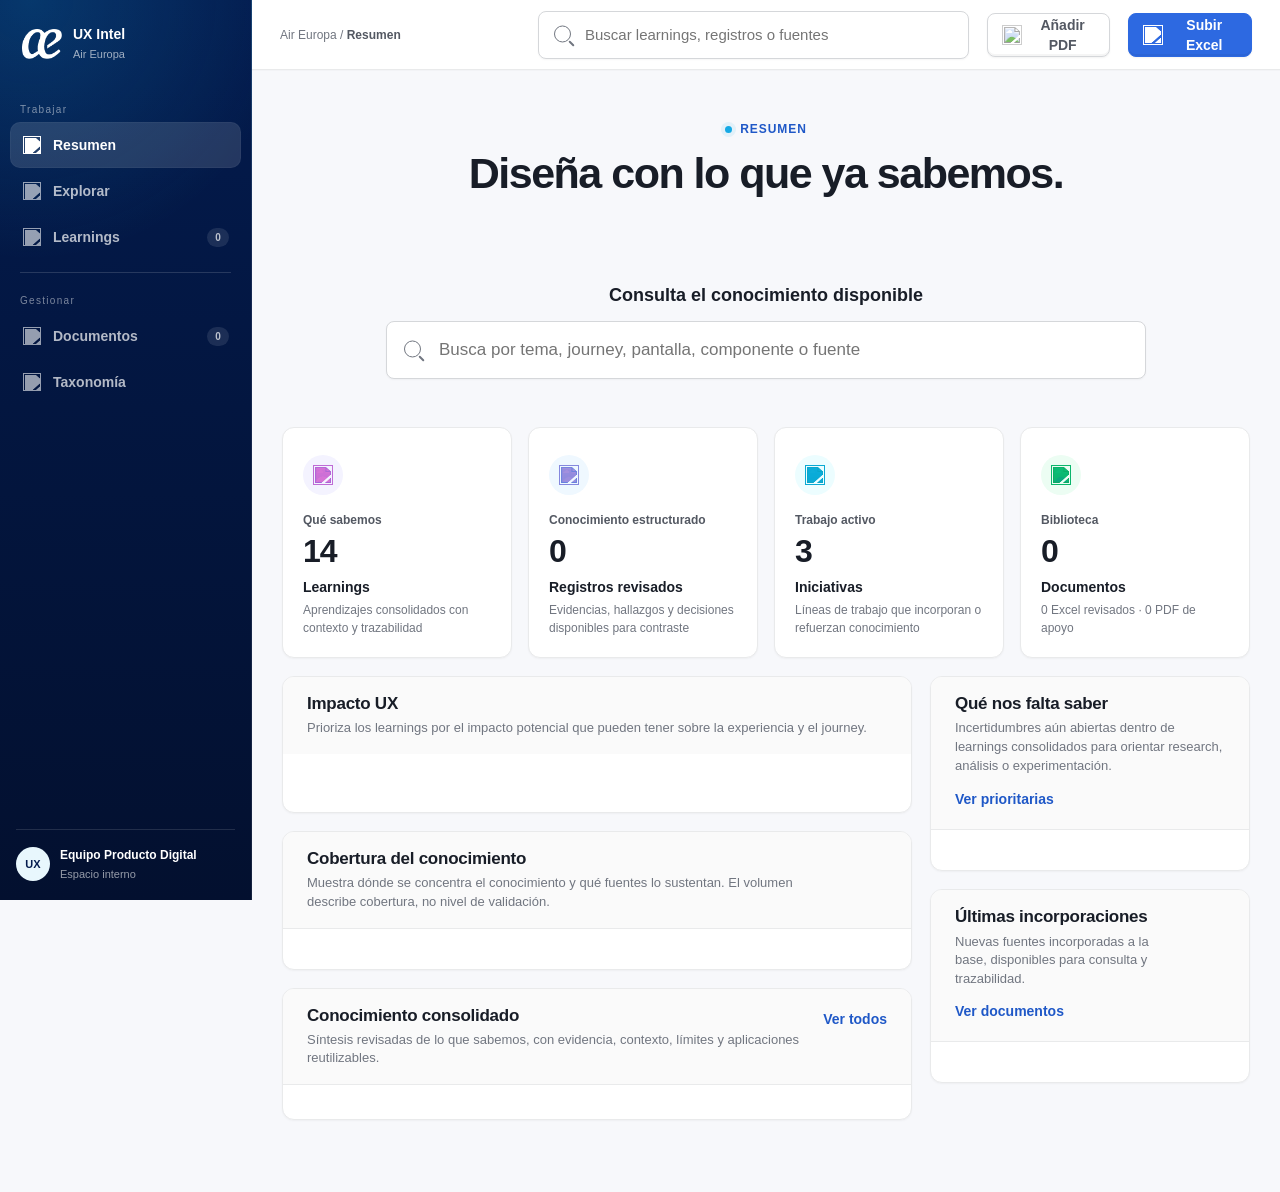
==== index.html @ 5870087f "UX Intel v7: complete index with solution traceability" ====
<!doctype html>
<html lang="es" data-build="2026-10-20-v6-93-copy-refinement">
<head>
  <meta charset="utf-8">
  <meta name="viewport" content="width=device-width, initial-scale=1, viewport-fit=cover">
  <meta name="theme-color" content="#031b4e">
  <title>Air Europa · UX Intelligence Hub</title>
  <meta name="description" content="Conocimiento UX estructurado de Air Europa: learnings, evidencias, fuentes, patrones y trazabilidad para decisiones de producto.">
  <script>if(location.protocol==='file:')location.replace(`http://127.0.0.1:4175/${location.search}${location.hash}`);</script>
  <style id="ux-intel-consolidated-styles">
:root {
      --ae-navy-950:#03102f;
      --ae-navy-900:#031b4e;
      --ae-navy-800:#082a68;
      --ae-brand-700:#1f58c7;
      --ae-brand-600:#2d69e1;
      --ae-brand-100:#e9efff;
      --ae-brand-50:#f4f7ff;
      --ae-sky-500:#15a9e5;
      --ae-sky-100:#e8f7fd;
      --text-primary:#181d27;
      --text-secondary:#535862;
      --text-muted:#717680;
      --text-disabled:#a4a7ae;
      --border-primary:#d5d7da;
      --border-secondary:#e9eaeb;
      --bg-primary:#fff;
      --bg-secondary:#fafafa;
      --bg-canvas:#f6f8fb;
      --success:#067647;
      --success-bg:#ecfdf3;
      --warning:#b54708;
      --warning-bg:#fff6ed;
      --danger:#b42318;
      --danger-bg:#fef3f2;
      --neutral-bg:#f2f4f7;
      --radius-sm:8px;
      --radius-md:10px;
      --radius-lg:12px;
      --shadow-xs:0 1px 2px rgba(10,13,18,.05);
      --shadow-sm:0 4px 12px rgba(10,13,18,.06);
      --shadow-lg:0 24px 48px rgba(10,13,18,.18);
      --sidebar-width:252px;
      --content-width:1500px;
    }
    
    * { box-sizing:border-box; }
    html { overflow-x:clip; scroll-behavior:smooth; }
    body {
      margin:0;
      min-height:100vh;
      overflow-x:clip;
      color:var(--text-primary);
      background:var(--bg-canvas);
      font-family:Inter,ui-sans-serif,-apple-system,BlinkMacSystemFont,"Segoe UI",sans-serif;
      font-size:14px;
      line-height:1.5;
      -webkit-font-smoothing:antialiased;
    }
    button,input,select,textarea { font:inherit; }
    button { color:inherit; }
    [hidden] { display:none !important; }
    :focus-visible { outline:3px solid rgba(45,105,225,.26); outline-offset:2px; }
    .sr-only { position:absolute; width:1px; height:1px; padding:0; margin:-1px; overflow:hidden; clip:rect(0,0,0,0); white-space:nowrap; border:0; }
    
    /* Layout and navigation */
    .app-shell { min-height:100vh; }
    .sidebar {
      position:fixed;
      inset:0 auto 0 0;
      z-index:40;
      width:var(--sidebar-width);
      display:flex;
      flex-direction:column;
      color:#fff;
      background:radial-gradient(circle at 12% 0,rgba(21,169,229,.2),transparent 28%),linear-gradient(180deg,var(--ae-navy-900),var(--ae-navy-950));
      border-right:1px solid rgba(255,255,255,.08);
    }
    .brand { display:flex; align-items:center; gap:11px; padding:26px 22px 22px; }
    .brand-mark { width:40px; height:30px; display:flex; align-items:center; justify-content:center; flex:0 0 auto; background:transparent; }
    .brand-mark img { display:block; width:40px; height:auto; object-fit:contain; }
    .brand-copy strong,.brand-copy span { display:block; }
    .brand-copy strong { font-size:14px; line-height:1.25; }
    .brand-copy span { margin-top:2px; color:rgba(255,255,255,.62); font-size:11px; }
    .nav-section { padding:10px 12px; }
    .nav-button { width:100%; min-height:44px; display:flex; align-items:center; gap:11px; padding:9px 10px; border:0; border-radius:9px; color:rgba(255,255,255,.7); background:transparent; text-align:left; cursor:pointer; transition:background .16s ease,color .16s ease; }
    .nav-button:hover { color:#fff; background:rgba(255,255,255,.07); }
    .nav-button.active { color:#fff; background:rgba(255,255,255,.14); box-shadow:none; }
    .nav-icon { width:20px; height:20px; display:grid; place-items:center; flex:0 0 auto; border:1px solid rgba(255,255,255,.3); border-radius:5px; font-size:10px; font-weight:750; }
    .nav-divider { border:0; border-top:1px solid rgba(255,255,255,.14); margin:12px 10px; }
    .nav-button.active .nav-count { color:#fff; }
    #explore .drawer-section { margin:0 0 24px; }
    #explore .cluster-card > summary { grid-template-columns:minmax(0,1fr) auto; }
    #explore .cluster-body { padding-top:20px; }
    @media(max-width:750px) { #explore .cluster-card > summary { grid-template-columns:1fr; } }
    #explore .cluster-title { min-width:0; }
    #explore .cluster-title strong { overflow-wrap:anywhere; }
    .nav-count { min-width:22px; margin-left:auto; padding:2px 6px; border-radius:999px; color:rgba(255,255,255,.7); background:rgba(255,255,255,.1); font-size:10px; text-align:center; }
    .sidebar-spacer { flex:1; }
    .sidebar-backdrop { position:fixed; inset:0; z-index:35; display:none; border:0; background:rgba(3,16,47,.46); cursor:pointer; }
    .user-row { display:flex; align-items:center; gap:10px; margin:0 16px 18px; padding:16px 0 0; border-top:1px solid rgba(255,255,255,.12); }
    .avatar { width:34px; height:34px; display:grid; place-items:center; flex:0 0 auto; border-radius:50%; color:var(--ae-navy-900); background:#e8f7fd; font-size:11px; font-weight:800; }
    .user-meta strong,.user-meta span { display:block; }
    .user-meta strong { font-size:12px; }
    .user-meta span { margin-top:2px; color:rgba(255,255,255,.58); font-size:11px; }
    .main { min-height:100vh; margin-left:var(--sidebar-width); }
    .topbar { position:sticky; top:0; z-index:30; height:72px; display:flex; align-items:center; gap:18px; padding:0 32px; border-bottom:1px solid var(--border-secondary); background:rgba(255,255,255,.96); backdrop-filter:blur(12px); }
    .breadcrumb { min-width:240px; color:var(--text-muted); font-size:12px; }
    .breadcrumb strong { color:var(--text-secondary); }
    .mobile-menu { display:none; width:40px; height:40px; padding:0; border:1px solid var(--border-primary); border-radius:var(--radius-sm); background:#fff; box-shadow:var(--shadow-xs); cursor:pointer; }
    .content { width:100%; max-width:var(--content-width); margin:0 auto; padding:40px 40px 72px; }
    .panel { display:none; }
    .panel.active { display:block; }
    
    /* Typography */
    .compact-head { margin:4px 0 28px; }
    .compact-head h1 { max-width:880px; margin:10px 0 7px; font-size:36px; line-height:1.2; letter-spacing:-.035em; }
    .compact-head p { max-width:760px; margin:0; color:var(--text-secondary); font-size:16px; line-height:1.55; }
    .eyebrow,.drawer-kicker { display:flex; align-items:center; gap:8px; color:var(--ae-brand-700); font-size:12px; font-weight:750; letter-spacing:.08em; text-transform:uppercase; }
    .eyebrow::before { content:""; width:7px; height:7px; border-radius:50%; background:var(--ae-sky-500); box-shadow:0 0 0 4px rgba(21,169,229,.09); }
    .section-head { display:flex; align-items:flex-end; justify-content:space-between; gap:20px; margin:0 0 16px; }
    .section-head h2 { margin:0; font-size:19px; line-height:1.35; letter-spacing:-.02em; }
    .section-head p { margin:4px 0 0; color:var(--text-muted); font-size:14px; }
    
    /* Controls and search */
    .global-search { position:relative; width:min(480px,42vw); margin-left:auto; }
    .global-search input,.overview-search-field input { width:100%; height:48px; padding:0 44px 0 46px; border:1px solid var(--border-primary); border-radius:var(--radius-sm); color:var(--text-primary); background:#fff; box-shadow:var(--shadow-xs); font-size:15px; transition:border-color .16s ease,box-shadow .16s ease; }
    .global-search input:hover,.overview-search-field input:hover { border-color:var(--text-disabled); }
    .global-search input:focus,.overview-search-field input:focus { border-color:var(--ae-brand-600); box-shadow:0 0 0 4px rgba(45,105,225,.12); outline:0; }
    .search-icon { position:absolute; left:15px; top:50%; width:18px; height:18px; border:2px solid var(--text-muted); border-radius:50%; transform:translateY(-56%); pointer-events:none; }
    .search-icon::after { content:""; position:absolute; right:-5px; bottom:-3px; width:7px; height:2px; border-radius:2px; background:var(--text-muted); transform:rotate(45deg); }
    .search-clear { position:absolute; right:6px; top:50%; width:36px; height:36px; display:none; place-items:center; padding:0; border:0; border-radius:var(--radius-sm); color:var(--text-muted); background:transparent; font-size:22px; transform:translateY(-50%); cursor:pointer; }
    .search-clear.visible { display:grid; }
    .search-clear:hover { color:var(--text-primary); background:var(--neutral-bg); }
    .action-button,.secondary-button,.danger-button,.more-filter-button { min-height:44px; padding:9px 14px; border-radius:var(--radius-sm); font-size:14px; font-weight:650; cursor:pointer; }
    .action-button { display:inline-flex; align-items:center; justify-content:center; border:1px solid var(--ae-brand-600); color:#fff; background:var(--ae-brand-600); box-shadow:var(--shadow-xs),inset 0 -2px 0 rgba(10,13,18,.05); }
    .action-button:hover { border-color:var(--ae-brand-700); background:var(--ae-brand-700); }
    .action-button:disabled { border-color:var(--border-primary); color:var(--text-disabled); background:var(--neutral-bg); box-shadow:none; cursor:not-allowed; }
    .secondary-button,.more-filter-button { display:inline-flex; align-items:center; justify-content:center; gap:6px; border:1px solid var(--border-primary); color:var(--text-secondary); background:#fff; box-shadow:var(--shadow-xs),inset 0 -2px 0 rgba(10,13,18,.04); }
    .secondary-button:hover { background:var(--bg-secondary); }
    .danger-button { border:1px solid var(--danger); color:#fff; background:var(--danger); }
    .text-button { min-height:36px; padding:6px 8px; border:0; border-radius:var(--radius-sm); color:var(--ae-brand-700); background:transparent; font-size:14px; font-weight:650; cursor:pointer; }
    .text-button:hover { background:var(--ae-brand-50); }
    
    /* Search results */
    .search-popover,.overview-search-results { position:absolute; z-index:50; display:none; max-height:440px; overflow:auto; border:1px solid var(--border-secondary); border-radius:var(--radius-lg); background:#fff; box-shadow:var(--shadow-lg); }
    .search-popover { top:54px; left:0; right:0; }
    .overview-search-results { top:70px; left:0; right:0; text-align:left; }
    .search-popover.open,.overview-search-results.open { display:block; }
    .search-group { padding:12px 14px 6px; color:var(--text-muted); font-size:11px; font-weight:750; letter-spacing:.07em; text-transform:uppercase; }
    .search-result { width:100%; display:block; padding:11px 14px; border:0; background:#fff; text-align:left; cursor:pointer; }
    .search-result:hover { background:var(--bg-secondary); }
    .search-result strong,.search-result span { display:block; }
    .search-result strong { color:var(--text-primary); font-size:14px; }
    .search-result span { margin-top:3px; color:var(--text-muted); font-size:12px; }
    
    /* Overview */
    #overview { max-width:1120px; margin:0 auto; }
    #overview .compact-head { max-width:880px; margin:14px auto 30px; text-align:center; }
    #overview .compact-head .eyebrow { justify-content:center; }
    #overview .compact-head h1 { margin-inline:auto; font-size:43px; }
    #overview .compact-head p { margin-inline:auto; font-size:17px; }
    #overview .overview-intro-spacer { min-height:53px; }
    .overview-search { position:relative; max-width:760px; margin:0 auto 52px; text-align:center; }
    .overview-search > label { display:block; margin-bottom:12px; font-size:18px; font-weight:680; }
    .overview-search-field { position:relative; }
    .overview-search-field input { height:58px; padding-left:52px; border-radius:var(--radius-md); font-size:17px; box-shadow:var(--shadow-xs); }
    .overview-search-field .search-icon { left:18px; }
    #overview > .section-head { justify-content:center; margin-bottom:12px; text-align:center; }

    

    

    

    

    

    

    

    
    
    .knowledge-context .text-button { text-align:left; padding-left:0; }

    

    

    
    
    .attention-item,.compact-item,.gap-item { width:100%; display:flex; align-items:center; gap:16px; border:0; text-align:left; cursor:pointer; }

    .attention-item .status-badge { align-self:flex-start; }

    
    
    .compact-item { min-height:74px; padding:13px 14px; border-radius:var(--radius-sm); background:transparent; }
    .compact-item:hover { background:var(--bg-secondary); }

    

    

    

    /* Filters */
    .filter-system { margin-bottom:20px; padding:18px 20px; border:1px solid var(--border-secondary); border-radius:var(--radius-lg); background:#fff; box-shadow:var(--shadow-xs); }
    .primary-filters { display:grid; grid-template-columns:minmax(0,1fr) minmax(0,1fr) minmax(0,1.25fr); align-items:end; gap:12px; }
    .primary-filters:has(.conditional-filter:not([hidden])) { grid-template-columns:minmax(0,1fr) minmax(0,1fr) minmax(0,1.25fr) minmax(0,1.15fr); }
    .secondary-filters { display:grid; grid-template-columns:repeat(auto-fill,minmax(220px,260px)); justify-content:start; align-items:end; gap:12px; }
    .filter-field { min-width:0; display:grid; gap:6px; color:var(--text-secondary); font-size:13px; font-weight:650; }
    .filter-select { width:100%; }
    .more-filter-button { position:relative; width:max-content; padding-right:38px; border-color:var(--border-primary); color:var(--text-secondary); }
    .more-filter-button::after { content:"+"; position:absolute; right:15px; top:50%; font-size:18px; transform:translateY(-52%); }
    .more-filter-button:hover,.more-filter-button[aria-expanded="true"] { color:var(--ae-brand-700); border-color:var(--ae-brand-600); background:var(--ae-brand-50); }
    .more-filter-button[aria-expanded="true"]::after { content:"−"; }
    .filter-result { flex:1 0 100%; grid-column:1/-1; justify-self:end; text-align:right; margin-top:-2px; color:var(--text-muted); font-size:12px; white-space:nowrap; }
    .secondary-filters { margin-top:14px; padding-top:14px; border-top:1px solid var(--border-secondary); }
    .active-filter-bar { display:flex; align-items:center; flex-wrap:wrap; gap:8px; margin-top:14px; padding-top:14px; border-top:1px solid var(--border-secondary); }
    .active-filter-label { color:var(--text-muted); font-size:12px; font-weight:650; }
    .filter-token { min-height:36px; display:inline-flex; align-items:center; gap:7px; padding:6px 10px; border:1px solid var(--ae-brand-100); border-radius:999px; color:var(--ae-brand-700); background:var(--ae-brand-50); font-size:12px; font-weight:600; cursor:pointer; }
    .filter-token:hover { background:var(--ae-brand-100); }
    .clear-filter-button { margin-left:auto; padding:5px 2px; border:0; color:var(--ae-brand-700); background:transparent; font-size:13px; font-weight:650; cursor:pointer; }
    .clear-filter-button:hover { text-decoration:underline; }
    
    /* Tables */
    .table-shell { overflow:visible; border:1px solid var(--border-secondary); border-radius:var(--radius-lg); background:#fff; box-shadow:var(--shadow-xs); }
    .data-table { width:100%; border-collapse:separate; border-spacing:0; table-layout:auto; }
    .data-table th { height:44px; padding:11px 16px; border-bottom:1px solid var(--border-secondary); color:var(--text-muted); background:var(--bg-secondary); font-size:11px; font-weight:750; letter-spacing:.05em; text-align:left; text-transform:uppercase; white-space:nowrap; }
    .data-table th:first-child { border-radius:var(--radius-lg) 0 0; }
    .data-table th:last-child { border-radius:0 var(--radius-lg) 0 0; }
    .data-table td { min-height:72px; padding:15px 16px; border-bottom:1px solid var(--border-secondary); color:var(--text-secondary); font-size:13px; vertical-align:middle; }
    .data-table tr:last-child td { border-bottom:0; }
    .data-table tbody tr[data-detail],.data-table tbody tr[data-learning] { cursor:pointer; }
    .data-table tbody tr[data-detail]:hover td,.data-table tbody tr[data-learning]:hover td { background:var(--bg-secondary); }
    .data-table tbody tr[data-detail]:focus-visible td,.data-table tbody tr[data-learning]:focus-visible td { background:var(--ae-brand-50); }
    .data-table td strong { display:block; color:var(--text-primary); font-size:14px; font-weight:650; line-height:1.4; }
    .data-table .sub { display:block; margin-top:4px; color:var(--text-muted); font-size:12px; line-height:1.4; }
    .data-table td[data-label="Dispositivo"],.data-table td[data-label="Mercado"],.data-table td[data-label="Producto"],.data-table td[data-label="Confianza"],.data-table td[data-label="Resultado"],.data-table td[data-label="Fecha"] { white-space:nowrap; }
    .learning-table th:first-child { width:35%; }
    .learning-table th:nth-child(2),.learning-table th:nth-child(3) { width:132px; }
    .learning-table th:nth-child(4),.learning-table th:nth-child(5) { width:118px; }
    .learning-table th:last-child { width:118px; }
    .pattern-table th:first-child { width:39%; }
    /* Evidence only. Keep general tables and the frozen Home unchanged. */
    .data-table.evidence-table { table-layout:fixed; min-width:0; }
    .evidence-table .evidence-title-col { width:36%; }
    .evidence-table .evidence-contribution-col { width:auto; }
    .evidence-table .evidence-confidence-col { width:108px; }
    .evidence-table .evidence-action-col { width:132px; }
    .evidence-table td { overflow-wrap:anywhere; line-height:1.55; }
    .evidence-table .sub { line-height:1.6; }
    .evidence-table .status-badge { justify-self:start; }
    @media (max-width:1100px) and (min-width:761px) {
      .evidence-table .evidence-confidence-col { width:90px; }
      .evidence-table .evidence-action-col { width:110px; }
      .evidence-table .view-link { white-space:normal; text-align:left; }
    }
    @media (max-width:780px) {
      .evidence-table colgroup { display:none; }
      .evidence-table td:first-child,.evidence-table td[data-label="Qué aporta"] { display:block; }
      .evidence-table td:first-child::before { display:none; }
      .evidence-table td[data-label="Qué aporta"]::before { display:block; margin-bottom:6px; }
    }
    .document-table th:first-child { width:34%; }
    .data-table .row-action { width:1%; padding-inline:10px; text-align:right; white-space:nowrap; }
    .view-link { min-height:36px; display:inline-flex; align-items:center; gap:7px; padding:7px 9px; border:0; border-radius:var(--radius-sm); color:var(--ae-brand-700); background:transparent; font-size:13px; font-weight:650; cursor:pointer; }
    .view-link::after { content:"→"; }
    .view-link:hover { background:var(--ae-brand-50); }
    .document-actions { position:relative; text-align:right; }
    .icon-button { width:36px; height:36px; display:inline-grid; place-items:center; padding:0; border:0; border-radius:var(--radius-sm); color:var(--text-muted); background:transparent; font-size:21px; cursor:pointer; }
    .icon-button:hover { color:var(--text-primary); background:var(--neutral-bg); }
    .action-menu { position:absolute; z-index:60; top:42px; right:10px; display:none; width:160px; padding:6px; border:1px solid var(--border-secondary); border-radius:var(--radius-md); background:#fff; box-shadow:var(--shadow-lg); }
    .action-menu.open { display:block; }
    .action-menu button { width:100%; min-height:36px; padding:7px 10px; border:0; border-radius:7px; background:transparent; text-align:left; cursor:pointer; }
    .action-menu button:hover { background:var(--neutral-bg); }
    .action-menu .delete-action { color:var(--danger); }
    .initiative-summary { margin-bottom:16px; padding:14px 16px; border-left:3px solid var(--ae-sky-500); border-radius:0 var(--radius-sm) var(--radius-sm) 0; color:var(--text-secondary); background:var(--ae-sky-100); }
    .empty-state { padding:32px 20px; color:var(--text-muted); text-align:center; }
    
    /* Status */
    .storage-save-status { min-height:32px; display:inline-flex; align-items:center; gap:7px; flex:0 0 auto; padding:5px 10px; border:1px solid #fedf89; border-radius:999px; color:var(--warning); background:#fffaeb; font-size:12px; font-weight:700; line-height:20px; white-space:nowrap; }
    .storage-save-status::before { content:""; width:7px; height:7px; flex:0 0 7px; border-radius:50%; background:currentColor; }
    .status-badge { min-height:24px; display:inline-flex; align-items:center; padding:3px 9px; border:1px solid transparent; border-radius:999px; font-size:12px; font-weight:650; line-height:1.35; white-space:nowrap; }
    .status-badge.confidence-high { color:var(--ae-brand-700); background:var(--ae-brand-50); border-color:var(--ae-brand-100); }
    .status-badge.confidence-medium,.status-badge.outcome-mixed,.status-badge.validity-review,.status-badge.system-pending { color:var(--warning); background:var(--warning-bg); }
    .status-badge.confidence-low { color:var(--text-secondary); background:#fff; border-color:var(--border-primary); }
    .status-badge.outcome-positive,.status-badge.system-success { color:var(--success); background:var(--success-bg); }
    .status-badge.outcome-neutral,.status-badge.validity-obsolete,.status-badge.neutral,.status-badge.unknown { color:var(--text-secondary); background:var(--neutral-bg); }
    .status-badge.outcome-negative,.status-badge.system-error { color:var(--danger); background:var(--danger-bg); }
    .status-badge.validity-current { color:var(--success); background:#fff; border-color:var(--border-primary); }
    .status-badge.system-processing { color:var(--ae-brand-700); background:var(--ae-brand-50); border-color:var(--ae-brand-100); }

    /* Document review */
    
    .review-back { padding-left:0; }
    .review-actions { display:flex; align-items:center; flex-wrap:wrap; gap:10px; }
    .review-summary { display:grid; grid-template-columns:minmax(0,2fr) repeat(3,minmax(120px,1fr)); gap:0; margin-bottom:28px; border-block:1px solid var(--border-secondary); background:#fff; }
    .review-summary > div { min-width:0; padding:18px 20px; border-right:1px solid var(--border-secondary); }
    .review-summary > div:last-child { border-right:0; }
    .review-summary dt { margin:0 0 4px; color:var(--text-muted); font-size:12px; font-weight:650; }
    .review-summary dd { margin:0; color:var(--text-primary); font-size:14px; font-weight:650; line-height:1.45; }
    .review-summary .review-document dd { font-size:16px; }
    .review-tabs { display:flex; gap:24px; margin-bottom:20px; border-bottom:1px solid var(--border-secondary); }
    .review-tab { position:relative; min-height:44px; padding:0 1px; border:0; color:var(--text-muted); background:transparent; font-size:14px; font-weight:650; cursor:pointer; }
    .review-tab.active { color:var(--ae-brand-700); }
    .review-tab.active::after { content:""; position:absolute; right:0; bottom:-1px; left:0; height:2px; background:var(--ae-brand-600); }
    .review-pane { display:none; }
    .review-pane.active { display:block; }

    

    

    

    
    .decision-button.approved { color:var(--success); background:var(--success-bg); }
    .decision-button.discarded { color:var(--danger); background:var(--danger-bg); }

    

    
    .cluster-review-summary { display:grid; grid-template-columns:repeat(4,minmax(0,1fr)); margin:0 0 28px; border-block:1px solid var(--border-secondary); background:#fff; }
    .cluster-metric { min-width:0; padding:16px 18px; border-right:1px solid var(--border-secondary); }
    .cluster-metric:last-child { border-right:0; }
    .cluster-metric strong,.cluster-metric span { display:block; }
    .cluster-metric strong { color:var(--text-primary); font-size:20px; line-height:1.2; }
    .cluster-metric span { margin-top:4px; color:var(--text-muted); font-size:12px; line-height:1.45; }
    .decision-focus { margin:0 0 32px; padding:20px 22px; border-left:3px solid var(--warning); background:var(--warning-bg); }
    .decision-focus h2 { margin:0 0 4px; font-size:17px; }
    .decision-focus > p { margin:0 0 14px; color:var(--text-secondary); font-size:13px; line-height:1.55; }

    
    .publish-ready { display:flex; align-items:center; justify-content:space-between; gap:28px; margin:0 0 32px; padding:22px 24px; border:1px solid var(--border-primary); border-radius:var(--radius-lg); background:var(--success-bg); }
    .publish-ready-copy { min-width:0; }
    .publish-ready-label { display:block; margin-bottom:5px; color:var(--success); font-size:11px; font-weight:750; letter-spacing:.07em; text-transform:uppercase; }
    .publish-ready h2 { margin:0 0 5px; font-size:19px; line-height:1.35; }
    .publish-ready p { margin:0; color:var(--text-secondary); font-size:14px; line-height:1.55; }

    

    .publish-operation-head span:not(.status-badge) { display:block; margin-top:4px; color:var(--text-muted); font-size:12px; line-height:1.45; }
    .publish-operation .drawer-list { margin:12px 0 0; }

    .publication-confirmation { padding:18px 20px; border:1px solid var(--border-primary); border-radius:var(--radius-md); background:var(--success-bg); }
    .publication-confirmation strong,.publication-confirmation span { display:block; }
    .publication-confirmation strong { color:var(--success); font-size:15px; }
    .publication-confirmation span { margin-top:5px; color:var(--text-secondary); font-size:14px; line-height:1.55; }

    
    .cluster-list { display:grid; gap:14px; }
    .cluster-card { scroll-margin-top:24px; border:1px solid var(--border-secondary); border-radius:var(--radius-lg); background:#fff; box-shadow:var(--shadow-xs); }
    .cluster-card[open] { border-color:var(--ae-brand-100); box-shadow:var(--shadow-sm); }
    .cluster-card summary { display:grid; grid-template-columns:minmax(0,1.5fr) minmax(220px,.8fr) minmax(170px,.55fr) auto; gap:22px; align-items:center; min-height:108px; padding:18px 20px; cursor:pointer; list-style:none; }
    .cluster-card summary::-webkit-details-marker { display:none; }
    .cluster-title strong,.cluster-title span,.cluster-relation strong,.cluster-relation span { display:block; }
    .cluster-title strong { color:var(--text-primary); font-size:16px; line-height:1.4; }
    .cluster-title span,.cluster-relation span { margin-top:4px; color:var(--text-muted); font-size:12px; line-height:1.45; }
    
    .insight-decision strong,.insight-decision span { display:block; }
    .insight-decision strong { color:var(--text-primary); font-size:12px; font-weight:750; letter-spacing:.035em; line-height:1.4; text-transform:uppercase; }
    .insight-decision span { margin-top:5px; color:var(--text-muted); font-size:12px; line-height:1.4; }
    .insight-decision span::before { content:""; width:7px; height:7px; display:inline-block; margin-right:6px; border-radius:50%; background:var(--warning); }
    .insight-decision .reviewed::before { background:var(--success); }
    .cluster-disclosure { color:var(--ae-brand-700); font-size:13px; font-weight:650; white-space:nowrap; }
    .cluster-card[open] .cluster-disclosure { color:var(--text-muted); }
    .cluster-body { padding:0 20px 22px; border-top:1px solid var(--border-secondary); }

    

    

    

    

    
    .cluster-finding { display:grid; grid-template-columns:42px minmax(0,1fr) auto; gap:12px; align-items:start; padding:13px 0; border-bottom:1px solid var(--border-secondary); }
    .cluster-finding:last-child { border-bottom:0; }
    .cluster-finding-index { color:var(--text-muted); font-size:12px; font-weight:650; }
    .cluster-finding-copy strong,.cluster-finding-copy span { display:block; }
    .cluster-finding-copy strong { font-size:13px; line-height:1.5; }
    .cluster-finding-copy span { margin-top:4px; color:var(--text-muted); font-size:12px; }
    .cluster-finding-structure { display:grid; grid-template-columns:repeat(3,minmax(0,1fr)); gap:10px; margin-top:10px; }
    .cluster-finding-structure div { padding:10px 12px; border:1px solid var(--border-secondary); border-radius:var(--radius-sm); background:var(--bg-secondary); }
    .cluster-finding-structure small,.cluster-finding-structure span { display:block; }
    .cluster-finding-structure small { margin-bottom:4px; color:var(--text-muted); font-size:10px; font-weight:750; letter-spacing:.05em; text-transform:uppercase; }
    .cluster-finding-structure span { margin:0; color:var(--text-secondary); font-size:12px; line-height:1.45; }

    
    .coverage-grid { display:grid; grid-template-columns:repeat(2,minmax(0,1fr)); gap:32px; }
    .coverage-section { padding-top:22px; border-top:1px solid var(--border-secondary); }
    .coverage-section h3 { margin:0 0 10px; font-size:16px; }
    .coverage-section p,.coverage-section li { color:var(--text-secondary); font-size:14px; line-height:1.6; }
    .coverage-section ul { margin:0; padding-left:20px; }
    .coverage-section li + li { margin-top:7px; }
    .analysis-empty { padding:48px 24px; border-block:1px solid var(--border-secondary); background:#fff; text-align:center; }
    .analysis-empty h2 { margin:0 0 8px; font-size:19px; }
    .analysis-empty p { max-width:600px; margin:0 auto 20px; color:var(--text-secondary); }
    .form-grid { display:grid; grid-template-columns:repeat(2,minmax(0,1fr)); gap:18px; }
    .form-field { display:grid; gap:6px; color:var(--text-secondary); font-size:13px; font-weight:650; }
    .form-field.full { grid-column:1/-1; }
    .form-field input,.form-field textarea { width:100%; border:1px solid var(--border-primary); border-radius:var(--radius-sm); color:var(--text-primary); background:#fff; }
    .form-field input { height:44px; padding:0 12px; }
    .form-field textarea { min-height:132px; padding:11px 12px; resize:vertical; line-height:1.55; }
  .form-help { margin-top:2px; color:var(--text-muted); font-size:12px; font-weight:400; line-height:1.45; }

    /* Canonical Select component */
    select:not([multiple]) {
      width:100%;
      min-width:0;
      height:44px;
      padding:0 42px 0 14px;
      overflow:hidden;
      border:1px solid var(--border-primary);
      border-radius:var(--radius-sm);
      outline:0;
      color:var(--text-primary);
      background-color:#fff;
      background-image:url("data:image/svg+xml,%3Csvg xmlns='http://www.w3.org/2000/svg' width='18' height='18' viewBox='0 0 24 24' fill='none' stroke='%23717680' stroke-width='1.8' stroke-linecap='round' stroke-linejoin='round'%3E%3Cpath d='m7 10 5 5 5-5'/%3E%3C/svg%3E");
      background-repeat:no-repeat;
      background-position:right 13px center;
      background-size:18px 18px;
      box-shadow:var(--shadow-xs);
      font-family:inherit;
      font-size:14px;
      font-weight:400;
      line-height:1.5;
      text-overflow:ellipsis;
      white-space:nowrap;
      cursor:pointer;
      appearance:none;
      -webkit-appearance:none;
      transition:border-color .15s ease,box-shadow .15s ease;
    }
    select:not([multiple]):hover:not(:disabled):not(:focus) { border-color:var(--text-disabled); }
    select:not([multiple]):focus,
    select:not([multiple]):focus-visible {
      border-color:var(--ae-brand-600);
      outline:0;
      box-shadow:0 0 0 4px rgba(45,105,225,.12);
    }
    select:not([multiple]):disabled {
      color:var(--text-disabled);
      background-color:var(--bg-secondary);
      cursor:not-allowed;
      opacity:1;
    }
    .form-actions { display:flex; justify-content:flex-end; gap:10px; margin-top:24px; padding-top:20px; border-top:1px solid var(--border-secondary); }
    
    /* Drawers and editorial content */
    .drawer-backdrop { position:fixed; inset:0; z-index:70; opacity:0; pointer-events:none; background:rgba(3,16,47,.46); transition:opacity .2s ease; }
    .drawer-backdrop.open { opacity:1; pointer-events:auto; }
    .drawer { position:fixed; inset:0 0 0 auto; z-index:80; width:min(760px,100vw); overflow:auto; visibility:hidden; color:var(--text-primary); background:#fff; box-shadow:-20px 0 48px rgba(10,13,18,.16); transform:translateX(104%); transition:transform .24s ease,visibility .24s; }
    .drawer.open { visibility:visible; transform:translateX(0); }
    .drawer-inner { min-height:100%; }
    .drawer-close { position:fixed; top:20px; right:20px; z-index:4; width:44px; height:44px; padding:0; border:1px solid var(--border-primary); border-radius:var(--radius-sm); color:var(--text-primary); background:#fff; box-shadow:var(--shadow-xs); font-size:24px; cursor:pointer; }
    .drawer-header { padding:34px 78px 28px 38px; border-bottom:1px solid var(--border-secondary); background:var(--bg-secondary); }
    .drawer-header h2 { max-width:650px; margin:12px 0 10px; font-size:27px; line-height:1.25; letter-spacing:-.025em; }
    .drawer-lead { max-width:65ch; margin:0; color:var(--text-secondary); font-size:15px; line-height:1.6; }
    .drawer-tags { display:flex; flex-wrap:wrap; gap:8px; margin-top:18px; }
    .drawer-context { display:grid; gap:5px; margin-top:18px; color:var(--text-secondary); font-size:14px; }
    .drawer-context strong { color:var(--text-primary); }
    .drawer-body { padding:10px 38px 64px; }
    .drawer-section { max-width:68ch; margin-top:34px; }
    .drawer-section.related-section { padding-top:28px; border-top:1px solid var(--border-secondary); }
    .drawer-section h3 { margin:0 0 11px; color:var(--text-primary); font-size:16px; line-height:1.4; }
    .drawer-section p,.drawer-list { margin-top:0; color:var(--text-secondary); font-size:14px; line-height:1.68; }
    .drawer-section p + p { margin-top:11px; }
    .drawer-list { margin-bottom:0; padding-left:20px; }
    .drawer-list li + li { margin-top:8px; }
    .scope-note { color:var(--text-secondary); }
    .detail-note { margin-top:16px; padding:14px 16px; border-left:3px solid var(--ae-sky-500); border-radius:0 var(--radius-sm) var(--radius-sm) 0; color:var(--text-secondary); background:var(--ae-sky-100); font-size:13px; line-height:1.58; }
    .quality-list { display:grid; grid-template-columns:repeat(2,minmax(0,1fr)); gap:18px 28px; margin:16px 0 0; }
    .quality-item { min-width:0; }
    .quality-item dt { color:var(--text-muted); font-size:12px; font-weight:650; }
    .quality-item dd { margin:3px 0 0; color:var(--text-primary); font-size:14px; font-weight:650; }
    .metric-list { max-width:560px; margin-top:16px; border-block:1px solid var(--border-secondary); }
    .metric-row { display:grid; grid-template-columns:minmax(0,1fr) auto; gap:20px; padding:12px 0; border-bottom:1px solid var(--border-secondary); }
    .metric-row:last-child { border-bottom:0; }
    .metric-row span { color:var(--text-secondary); font-size:14px; }
    .metric-row strong { color:var(--text-primary); font-size:14px; white-space:nowrap; }
    .relation-list { display:grid; gap:22px; margin-top:14px; }
    .relation-row { display:grid; grid-template-columns:minmax(0,1fr) auto auto; align-items:center; gap:12px; }
    .relation-copy { min-width:0; }
    .relation-copy strong,.relation-copy span { display:block; }
    .relation-copy strong { color:var(--text-primary); font-size:14px; font-weight:650; }
    .relation-copy span { margin-top:3px; color:var(--text-muted); font-size:12px; line-height:1.45; }
    .relation-action { min-height:36px; padding:6px 8px; border:0; border-radius:var(--radius-sm); color:var(--ae-brand-700); background:transparent; font-size:13px; font-weight:650; cursor:pointer; }
    .relation-action:hover { background:var(--ae-brand-50); }
    .source-reference-list { display:grid; gap:18px; margin-top:14px; }
    .source-reference strong,.source-reference span { display:block; }
    .source-reference strong { color:var(--text-primary); font-size:14px; font-weight:650; }
    .source-reference span { margin-top:3px; color:var(--text-muted); font-size:12px; }
    .source-reference .source-file-name { margin-top:5px; color:var(--text-secondary); font-size:12px; line-height:1.45; overflow-wrap:anywhere; }
    .source-reference .source-file-name b { color:var(--text-muted); font-weight:650; }
    
    /* Modal and feedback */
    .toast { position:fixed; right:24px; bottom:24px; z-index:100; min-width:280px; max-width:420px; display:grid; gap:3px; padding:14px 16px; border:1px solid var(--border-secondary); border-radius:var(--radius-md); background:#fff; box-shadow:var(--shadow-lg); opacity:0; pointer-events:none; transform:translateY(14px); transition:.2s ease; }
    .toast.show { opacity:1; transform:translateY(0); }
    .toast strong { font-size:14px; }
    .toast span { color:var(--text-muted); font-size:13px; }
    .modal-backdrop { position:fixed; inset:0; z-index:110; display:grid; place-items:center; padding:20px; background:rgba(3,16,47,.62); backdrop-filter:blur(4px); }
    .confirm-modal { position:relative; width:min(420px,100%); padding:24px; border-radius:var(--radius-lg); background:#fff; box-shadow:var(--shadow-lg); }
    .confirm-modal h2 { margin:0 42px 8px 0; font-size:19px; }
    .confirm-modal p { margin:0; color:var(--text-secondary); font-size:14px; line-height:1.6; }
    #import-workspace-modal .confirm-modal { width:min(640px,100%); }
    .workspace-import-diff { margin-top:16px; border-top:1px solid var(--border-secondary); padding-top:16px; max-height:300px; overflow:auto; }
    .workspace-import-counts { display:grid; grid-template-columns:repeat(3,minmax(0,1fr)); gap:8px; margin-bottom:14px; }
    .workspace-import-count { border:1px solid var(--border-secondary); border-radius:10px; padding:10px 12px; background:#fff; }
    .workspace-import-count strong { display:block; color:var(--text-primary); font-size:13px; margin-bottom:3px; }
    .workspace-import-count span { display:block; color:var(--text-tertiary); font-size:12px; line-height:1.35; }
    .workspace-import-section + .workspace-import-section { margin-top:14px; }
    .workspace-import-section h3 { margin:0 0 7px; font-size:13px; color:var(--text-primary); }
    .workspace-import-change { margin:0; padding:7px 0; border-top:1px solid var(--border-secondary); color:var(--text-secondary); font-size:13px; line-height:1.45; }
    .workspace-import-change:first-of-type { border-top:0; padding-top:0; }
    .workspace-import-equivalent { margin:0; color:var(--text-secondary); font-size:13px; line-height:1.5; }
    @media (max-width:640px){ .workspace-import-counts { grid-template-columns:1fr; } }
    .modal-close { position:absolute; top:13px; right:13px; width:40px; height:40px; border:0; border-radius:var(--radius-sm); color:var(--text-muted); background:transparent; font-size:23px; cursor:pointer; }
    .modal-close:hover { background:var(--neutral-bg); }
    .modal-actions { display:flex; justify-content:flex-end; gap:10px; margin-top:24px; }
    
    /* Responsive */
    @media (max-width:1390px) {
      .more-filter-button { width:100%; }
      .filter-result { width:auto; margin-top:0; text-align:right; }
      .cluster-card summary { grid-template-columns:minmax(0,1fr) minmax(220px,.7fr) auto; }
      
      .insight-decision { grid-column:2; grid-row:1/3; }
      .cluster-disclosure { grid-column:3; grid-row:1/3; }
    }
    @media (max-width:1280px) {
      .content { padding-inline:30px; }
      .table-shell { overflow-x:auto; }
      .data-table { min-width:940px; }
    }
    @media (max-width:1100px) {
      .sidebar { transform:translateX(-104%); transition:transform .2s ease; }
      body.menu-open .sidebar { transform:translateX(0); }
      body.menu-open .sidebar-backdrop { display:block; }
      .main { margin-left:0; }
      .mobile-menu { display:block; }
      .breadcrumb { min-width:auto; }
      .content { padding-inline:28px; }
    }
    @media (max-width:960px) {
      .primary-filters,.primary-filters:has(.conditional-filter:not([hidden])) { grid-template-columns:repeat(2,minmax(0,1fr)); }
      .cluster-card summary { grid-template-columns:minmax(0,1fr) auto; gap:12px 18px; }
      .cluster-title,.cluster-relation,.insight-decision { grid-column:1; grid-row:auto; }
      .cluster-disclosure { grid-column:2; grid-row:1/4; align-self:center; }
      .cluster-review-summary { grid-template-columns:repeat(2,minmax(0,1fr)); }
      .cluster-metric:nth-child(2) { border-right:0; }
      .cluster-metric:nth-child(-n/**/+2) { border-bottom:1px solid var(--border-secondary); }
      .review-summary { grid-template-columns:repeat(2,minmax(0,1fr)); }
      .review-summary > div:nth-child(2) { border-right:0; }
      .review-summary > div:nth-child(-n/**/+2) { border-bottom:1px solid var(--border-secondary); }
    }
    @media (max-width:780px) {
      .topbar { height:64px; gap:10px; padding:0 16px; }
      .breadcrumb,.topbar .action-button { display:none; }
      .global-search { width:auto; flex:1; }
      .global-search input { height:44px; font-size:14px; }
      .content { padding:26px 16px 54px; }
      .compact-head { margin-bottom:24px; }
      .compact-head h1 { font-size:30px; }
      .compact-head p { font-size:15px; }
      #overview .compact-head { margin-top:6px; }
      #overview .compact-head h1 { font-size:34px; }
      .overview-search { margin-bottom:38px; }
      .overview-search-field input { height:54px; font-size:15px; }

      

      

      
      .section-head { align-items:flex-start; }
      .primary-filters,.primary-filters:has(.conditional-filter:not([hidden])),.secondary-filters { display:grid; grid-template-columns:minmax(0,1fr); align-items:stretch; }
      .more-filter-button { width:100%; }
      .filter-result { width:auto; margin:3px 0 0; text-align:left; }
      .clear-filter-button { width:100%; margin:4px 0 0; text-align:left; }
      .table-shell { overflow:visible; border:0; background:transparent; box-shadow:none; }
      .data-table { min-width:0; }
      .data-table thead { display:none; }
      .data-table,.data-table tbody,.data-table tr,.data-table td { display:block; width:100%; }
      .data-table tr { margin-bottom:12px; padding:8px 16px; border:1px solid var(--border-secondary); border-radius:var(--radius-lg); background:#fff; box-shadow:var(--shadow-xs); }
      .data-table td { min-height:0; display:grid; grid-template-columns:112px minmax(0,1fr); gap:12px; padding:10px 0; border-bottom:1px solid var(--border-secondary); white-space:normal !important; }
      .data-table td::before { content:attr(data-label); color:var(--text-muted); font-size:11px; font-weight:750; letter-spacing:.04em; text-transform:uppercase; }
      .data-table td:last-child { border-bottom:0; }
      .data-table .row-action { width:100%; padding-inline:0; text-align:left; }
      .data-table .view-link { justify-self:start; }
      .document-actions { text-align:left; }
      .action-menu { right:auto; left:0; }
      .drawer { width:100vw; }
      .drawer-close { top:14px; right:14px; }
      .drawer-header { padding:76px 20px 24px; }
      .drawer-header h2 { font-size:25px; }
      .drawer-body { padding:6px 20px 44px; }
      .drawer-section { margin-top:30px; }
      .quality-list { grid-template-columns:1fr; gap:14px; }
      .relation-row { grid-template-columns:minmax(0,1fr) auto; }
      .relation-row .relation-action { grid-column:1; justify-self:start; padding-left:0; }
      .toast { right:16px; bottom:16px; left:16px; min-width:0; }
      
      .review-summary { grid-template-columns:1fr; }
      .review-summary > div { border-right:0; border-bottom:1px solid var(--border-secondary); }
      .review-summary > div:last-child { border-bottom:0; }
      .review-tabs { overflow-x:auto; }
      .review-tab { flex:0 0 auto; }
      
      .cluster-review-summary,.decision-focus-list { grid-template-columns:1fr; }
      .cluster-metric { border-right:0; border-bottom:1px solid var(--border-secondary); }
      .cluster-metric:last-child { border-bottom:0; }
      .cluster-card summary,.cluster-knowledge { grid-template-columns:1fr; gap:12px; }
      .publish-ready,.publish-operation-head { align-items:flex-start; flex-direction:column; }
      .publish-ready .action-button { width:100%; }
      .cluster-card summary { align-items:start; min-height:0; }
      .cluster-title,.cluster-relation,.insight-decision,.cluster-disclosure { grid-column:1; grid-row:auto; }
      .cluster-disclosure { white-space:normal; }
      
      .cluster-finding { grid-template-columns:32px minmax(0,1fr); }
      .cluster-finding > .status-badge { grid-column:2; justify-self:start; }
      .cluster-finding-structure { grid-template-columns:1fr; }
      .coverage-grid,.form-grid { grid-template-columns:1fr; }
      .form-field.full { grid-column:auto; }
    }
    @media (max-width:520px) {
      .filter-system { padding:16px; }
      .compact-head h1 { font-size:27px; }
      #overview .compact-head h1 { font-size:30px; }
      .review-tabs { gap:18px; }
      .publish-ready { padding:18px; }
      .form-actions { align-items:stretch; flex-direction:column-reverse; }
      .form-actions button { width:100%; }
      
    }

  /* UI refinement */
  #overview .ux-home-impact-v31 #ux-home-impact-content{
    display:grid;
    grid-template-columns:minmax(0,1fr) minmax(300px,.82fr);
    gap:28px;
    align-items:center;
    padding-top:18px;
  }
  #overview .ux-impact-chart-block{
    min-width:0;
    display:grid;
    gap:12px;
  }
  #overview .ux-home-impact-v31 .ux-impact-stack{
    width:100%;
    height:10px;
    margin:0;
    background:var(--neutral-bg);
  }
  #overview .ux-home-impact-v31 .ux-home-impact-note{
    grid-column:auto;
    margin:0;
    padding:0;
    color:var(--text-muted);
    font-size:12px;
    line-height:18px;
  }
  #overview .ux-home-impact-v31 .ux-impact-legend{
    display:grid;
    grid-template-columns:repeat(3,minmax(0,1fr));
    gap:10px;
    padding:12px 14px;
    border-radius:var(--radius-sm);
    background:var(--bg-secondary);
  }
  #overview .ux-home-impact-v31 .ux-impact-legend>div{
    display:grid;
    grid-template-columns:9px minmax(0,1fr);
    grid-template-rows:auto auto;
    column-gap:8px;
    row-gap:2px;
    align-items:center;
    min-height:44px;
    color:var(--text-secondary);
  }
  #overview .ux-home-impact-v31 .ux-impact-legend i{
    grid-column:1;
    grid-row:1;
    width:8px;
    height:8px;
    border-radius:50%;
  }
  #overview .ux-home-impact-v31 .ux-impact-legend span{
    grid-column:2;
    grid-row:1;
    font-size:12px;
    font-weight:600;
    line-height:18px;
  }
  #overview .ux-home-impact-v31 .ux-impact-legend strong{
    grid-column:2;
    grid-row:2;
    color:var(--text-primary);
    font-size:18px;
    font-weight:700;
    line-height:24px;
    font-variant-numeric:tabular-nums;
  }

  #overview .ux-home-coverage-v32 .ux-home-coverage-compact{
    display:grid;
    gap:12px;
    padding-top:16px;
  }
  #overview .ux-home-coverage-v32 .ux-home-coverage-compact-row{
    display:grid;
    gap:14px;
    padding:16px;
    border:1px solid var(--border-secondary);
    border-radius:var(--radius-sm);
    background:var(--bg-primary);
    box-shadow:var(--shadow-xs);
  }
  #overview .ux-home-coverage-v32 .ux-home-coverage-compact-row:first-child{
    border-top:1px solid var(--border-secondary);
  }
  #overview .ux-home-coverage-card-head{
    display:flex;
    align-items:flex-start;
    justify-content:space-between;
    gap:12px;
  }
  #overview .ux-home-coverage-title-wrap{
    display:flex;
    align-items:flex-start;
    gap:10px;
    min-width:0;
  }
  #overview .ux-home-coverage-icon{
    width:32px;
    height:32px;
    display:grid;
    place-items:center;
    flex:0 0 auto;
    border-radius:8px;
    background:var(--ae-brand-50);
  }
  #overview .ux-home-coverage-icon img{
    width:16px;
    height:16px;
    display:block;
  }
  #overview .ux-home-coverage-v32 .ux-home-coverage-compact-copy strong{
    font-size:14px;
    line-height:20px;
  }
  #overview .ux-home-coverage-v32 .ux-home-coverage-compact-copy small{
    margin-top:2px;
    font-size:11px;
    line-height:16px;
  }
  #overview .ux-home-coverage-v32 .ux-home-coverage-compact-action{
    flex:0 0 auto;
    justify-self:auto;
    align-self:start;
    min-height:28px;
    margin:0;
    padding:2px 0;
  }
  #overview .ux-home-coverage-v32 .ux-home-coverage-compact-stats{
    display:grid;
    grid-template-columns:repeat(3,minmax(0,1fr));
    gap:8px;
    margin:0;
    padding:0;
    overflow:visible;
    border:0;
    border-radius:0;
    background:transparent;
  }
  #overview .ux-home-coverage-v32 .ux-home-coverage-compact-stats>div{
    min-width:0;
    padding:10px 10px 9px;
    border:0;
    border-radius:7px;
    background:var(--bg-secondary);
  }
  #overview .ux-home-coverage-v32 .ux-home-coverage-compact-stats dt{
    display:flex;
    align-items:center;
    gap:6px;
    margin:0;
    color:var(--text-muted);
    font-size:10px;
    font-weight:650;
    line-height:14px;
  }
  #overview .ux-home-coverage-v32 .ux-home-coverage-compact-stats dt i{
    width:7px;
    height:7px;
    flex:0 0 auto;
    border-radius:50%;
    background:var(--ae-brand-600);
  }
  #overview .ux-home-coverage-v32 .ux-home-coverage-compact-stats dt i.is-sources{background:var(--ae-sky-500);}
  #overview .ux-home-coverage-v32 .ux-home-coverage-compact-stats dt i.is-learnings{background:#12b76a;}
  #overview .ux-home-coverage-v32 .ux-home-coverage-compact-stats dd{
    margin:4px 0 0;
    color:var(--text-primary);
    font-size:18px;
    font-weight:700;
    line-height:24px;
    font-variant-numeric:tabular-nums;
  }
  /* Retire the old colour-block treatment: colour supports meaning, never carries it alone. */
  #overview .ux-home-coverage-v32 .ux-home-coverage-compact-stats>span,
  #overview .ux-home-coverage-v32 .ux-home-coverage-compact-stats>span:nth-child(1),
  #overview .ux-home-coverage-v32 .ux-home-coverage-compact-stats>span:nth-child(2),
  #overview .ux-home-coverage-v32 .ux-home-coverage-compact-stats>span:nth-child(3){background:transparent;}

  @media(max-width:1050px){
    #overview .ux-home-impact-v31 #ux-home-impact-content{
      grid-template-columns:1fr;
      gap:14px;
    }
  }
  @media(max-width:680px){
    #overview .ux-home-impact-v31 .ux-impact-legend{grid-template-columns:1fr;}
    #overview .ux-home-coverage-card-head{display:grid;}
    #overview .ux-home-coverage-v32 .ux-home-coverage-compact-stats{grid-template-columns:1fr;}
  }

/*
  UX Intelligence · Component styles
  Capa única de componentes posterior a los módulos CSS externos.
  La capa base permanece antes de esos módulos para conservar la cascada estable.
*/

  .simple-base-head { margin-bottom:24px; }
  .ux-base-summary {
    display:grid;
    grid-template-columns:repeat(4,minmax(0,1fr));
    
    margin:0 auto 20px;
    max-width:1040px;
  }
  .ux-base-stat {

    border:1px solid var(--border-secondary);
    
    background:#fff;
    text-align:left;
    
    cursor:pointer;
  }
  .ux-base-stat:hover { border-color:var(--ae-brand-100); background:var(--ae-brand-50); }
  .ux-base-stat strong,.ux-base-stat span,.ux-base-stat small { display:block; }
  .ux-base-stat strong {  line-height:1.1; color:var(--text-primary); }
  .ux-base-stat span {  font-weight:700; color:var(--text-primary); }
  .ux-base-stat small {  color:var(--text-muted); font-size:12px; }
  
  .ux-home-panel {
    
    border:1px solid var(--border-secondary);
    
    background:#fff;
    
  }
  .ux-home-panel-head {
    display:flex;
    
    justify-content:space-between;
    gap:20px;
    
  }
  .ux-home-panel-head h2 { margin:0;  letter-spacing:-.015em; }
  .ux-home-panel-head p { margin:4px 0 0; color:var(--text-muted); font-size:13px; line-height:1.45; }
  
  .ux-demo-badge.visible { display:inline-flex; }

  

  

  

  

  

  

  

  
  .ux-home-empty-note { margin:0; padding:8px 0; color:var(--text-muted); font-size:13px; }
  
  .ux-explore-head .secondary-button { flex:0 0 auto; }
  @media(max-width:900px){
    .ux-base-summary{grid-template-columns:repeat(2,minmax(0,1fr));}

    

    
  }
  @media(max-width:560px){
    .ux-base-summary{grid-template-columns:1fr;}
    .ux-home-panel{padding:18px;}

    
    
  }

  .ux-explore-simple-head{margin-bottom:22px;}
  .ux-explore-controls{
    margin-bottom:22px;
    
    border:1px solid var(--border-secondary);
    border-radius:var(--radius-lg);
    background:#fff;
    box-shadow:var(--shadow-xs)
  ;}
  .ux-explore-primary,.ux-explore-secondary{
    display:grid;
    grid-template-columns:repeat(3,minmax(0,1fr));
    gap:12px
  ;}
  .ux-explore-controls label{
    display:grid;
    gap:6px;
    color:var(--text-secondary);
    font-size:12px;
    font-weight:650
  ;}
  .ux-explore-toolbar{
    display:flex;
    align-items:end;
    gap:10px;
    }
  .ux-explore-toolbar .ux-explore-sort{
    margin-left:auto;
    min-width:180px
  ;}
  .ux-explore-toolbar .ux-explore-sort label{margin-bottom:6px;}
  .ux-explore-secondary{
    margin-top:14px;
    padding-top:14px;
    border-top:1px solid var(--border-secondary)
  ;}
  .uxs-active-filters{
    display:flex;
    flex-wrap:wrap;
    gap:8px;
    margin-top:14px;
    padding-top:14px;
    border-top:1px solid var(--border-secondary)
  ;}
  .uxs-filter-chip{
    display:inline-flex;
    align-items:center;
    gap:6px;
    padding:6px 9px;
    border:1px solid var(--ae-brand-100);
    border-radius:999px;
    color:var(--ae-brand-700);
    background:var(--ae-brand-50);
    font-size:12px;
    font-weight:650
  ;}
  .ux-explore-results{
    border:1px solid var(--border-secondary);
    border-radius:var(--radius-lg);
    background:#fff;
    box-shadow:var(--shadow-xs)
  ;}
  .ux-explore-results-head{
    display:flex;
    justify-content:space-between;
    gap:20px;
    padding:18px 20px;
    border-bottom:1px solid var(--border-secondary)
  ;}
  .ux-explore-results-head h2{margin:0;font-size:18px;}
  .ux-explore-results-head p{margin:4px 0 0;color:var(--text-muted);font-size:13px;}
  .ux-explore-results-head strong{
    align-self:center;
    color:var(--text-secondary);
    font-size:13px;
    white-space:nowrap
  ;}
  .uxs-result{
    display:grid;
    grid-template-columns:minmax(0,1fr) auto;

    border-bottom:1px solid var(--border-secondary);
    cursor:pointer
  ;}
  .uxs-result.is-transversal{
    box-shadow:inset 3px 0 0 var(--ae-brand-600)
  ;}
  .uxs-result:last-child{border-bottom:0;}
  .uxs-result:hover{background:var(--bg-secondary);}
  .uxs-result-main{min-width:0;}
  .uxs-result-labels{
    display:flex;
    flex-wrap:wrap;
    align-items:center;
    }
  .uxs-result-type{
    display:inline-flex;
    align-items:center;
    min-height:22px;
    padding:3px 8px;
    border:1px solid var(--ae-brand-100);
    border-radius:999px;
    color:var(--ae-brand-700);
    background:var(--ae-brand-50);
    font-size:10px;
    font-weight:750;
    letter-spacing:.055em;
    text-transform:uppercase
  ;}
  .uxs-result-line, .uxs-scope-tag{
    display:inline-flex;
    align-items:center;
    min-height:22px;
    padding:3px 8px;
    border:1px solid var(--border-secondary);
    border-radius:999px;
    color:var(--text-secondary);
    background:var(--bg-secondary);
    font-size:10px;
    font-weight:650
  ;}
  .uxs-scope-tag{
    border-color:var(--ae-brand-100);
    color:var(--ae-brand-700);
    background:var(--ae-brand-50)
  ;}
  
  .uxs-result-evidence{
    margin:0 0 9px;
    color:var(--text-secondary);
    font-size:13px;
    }
  
  .uxs-result-side{
    display:flex;
    flex-direction:column;
    align-items:flex-end;
    
    gap:8px
  ;}
  .uxs-duplicate{
    padding:4px 8px;
    border-radius:999px;
    color:var(--warning);
    background:var(--warning-bg);
    font-size:11px;
    font-weight:650
  ;}

  

  

  
  .uxs-empty{padding:40px 20px;text-align:center;color:var(--text-muted);}
  .ux-explore-initiative-filter{display:grid;grid-template-columns:minmax(220px,360px) minmax(0,1fr);gap:16px;align-items:end;margin-bottom:16px;padding-bottom:16px;border-bottom:1px solid var(--border-secondary);}
  .ux-explore-initiative-filter label{min-width:0;}
  .ux-explore-initiative-note{align-self:center;color:var(--text-muted);font-size:12px;line-height:1.45;}
  @media(max-width:980px){
    .ux-explore-primary,.ux-explore-secondary{grid-template-columns:repeat(2,minmax(0,1fr))}
  }
  @media(max-width:700px){
    .ux-explore-initiative-filter{grid-template-columns:1fr;gap:8px}
    .ux-explore-primary,.ux-explore-secondary{grid-template-columns:1fr}
    .ux-explore-toolbar{align-items:stretch;flex-direction:column}
    .ux-explore-toolbar .ux-explore-sort{margin-left:0;width:100%}
    .uxs-result{grid-template-columns:1fr}
    .uxs-result-side{align-items:flex-start}
  }

  #uxs-active-filters .uxs-filter-chip{cursor:pointer;font:inherit;}
  #uxs-active-filters .uxs-filter-chip:hover{background:var(--ae-brand-100);}

  :root{
    --ux-card-radius:14px;
    --ux-shadow-soft:0 1px 2px rgba(10,13,18,.04),0 8px 22px rgba(10,13,18,.035);
    --ux-blue-soft:#eef4ff;
    --ux-blue-border:#cfdcff;
    --ux-amber-soft:#fff7ed;
    --ux-amber-border:#fed7aa;
    --ux-green-soft:#ecfdf3;
    --ux-green-border:#abefc6;
  }
  body{background:#f7f8fb;}
  .content{padding-top:36px;}
  .topbar{height:70px;padding-inline:28px;box-shadow:0 1px 0 rgba(10,13,18,.02);}
  .breadcrumb{font-weight:500;}
  .nav-section{padding-inline:10px;}
  .nav-group-label{padding:8px 10px 5px;font-size:10px;letter-spacing:.13em;color:rgba(255,255,255,.48);}
  .nav-button{min-height:46px;padding:10px 12px;border-radius:10px;font-size:14px;font-weight:550;}
  .nav-icon{border:0;border-radius:0;background:transparent;}
  .nav-icon img{filter:brightness(0) invert(1);opacity:.58;}
  .nav-button:hover .nav-icon img,.nav-button.active .nav-icon img{opacity:1;}
  .nav-button.active{background:rgba(255,255,255,.13);box-shadow:inset 0 0 0 1px rgba(255,255,255,.035);}
  .topbar-cta{padding-inline:15px;}
  
  .action-button .button-icon{filter:brightness(0) invert(1);}
  
  select,.filter-select,.ux-explore-controls select{
    appearance:none;
    background-image:url("assets/icons/chevron-down.svg");
    background-repeat:no-repeat;
    background-position:right 13px center;
    background-size:14px;
    padding-right:38px !important;
  }
  .compact-head{margin-bottom:26px;}
  .compact-head h1{font-size:34px;max-width:900px;}
  .compact-head p{font-size:15px;}
  .ux-base-summary,.ux-home-grid,.ux-home-areas{max-width:none;}
  .ux-base-summary{gap:16px;margin-bottom:22px;}
  .ux-base-stat{position:relative;min-height:136px;padding:54px 20px 18px;border-radius:var(--ux-card-radius);box-shadow:var(--ux-shadow-soft);overflow:hidden;}
  .ux-base-stat::before{content:"";position:absolute;left:20px;top:18px;width:30px;height:30px;border:1px solid var(--border-secondary);border-radius:8px;background:#fff center/18px no-repeat;box-shadow:var(--shadow-xs);}
  .ux-base-stat:nth-child(1)::before{background-image:url("assets/icons/rows-01.svg");}
  .ux-base-stat:nth-child(2)::before{background-image:url("assets/icons/check-done-01.svg");}
  .ux-base-stat:nth-child(3)::before{background-image:url("assets/icons/folder.svg");}
  .ux-base-stat:nth-child(4)::before{background-image:url("assets/icons/bar-chart-square-02.svg");}
  .ux-base-stat strong{font-size:30px;letter-spacing:-.03em;}
  .ux-base-stat span{margin-top:7px;font-size:13px;}
  .ux-base-stat small{margin-top:3px;}
  
  .ux-home-panel{padding:22px;}
  
  .ux-home-panel-head h2{font-size:17px;}

  

  

  
  .ux-library-icon.is-excel{color:var(--ae-brand-700);background:var(--ux-blue-soft);}
  .ux-library-icon.is-pdf{color:var(--text-secondary);background:var(--neutral-bg);}

  

  .ux-explore-controls,.ux-explore-results,.filter-system,.table-shell{border-radius:var(--ux-card-radius);box-shadow:var(--ux-shadow-soft);}
  .ux-explore-controls{padding:20px;}

  .uxs-result{transition:background .15s ease;}

  .uxs-result-evidence{max-width:1050px;line-height:1.58;}
  .uxs-result-type,.uxs-result-line,.uxs-scope-tag{min-height:23px;padding:3px 8px;border-radius:999px;font-size:10px;}
  .uxs-result-type.is-insight{color:var(--ae-brand-700);border-color:var(--ux-blue-border);background:var(--ux-blue-soft);}
  .uxs-result-type.is-evidence{color:var(--text-secondary);border-color:var(--border-secondary);background:#f8f9fb;}
  .uxs-result-type.is-attention{color:var(--warning);border-color:var(--ux-amber-border);background:var(--ux-amber-soft);}
  .uxs-result-type.is-success{color:var(--success);border-color:var(--ux-green-border);background:var(--ux-green-soft);}
  
  .view-link{min-height:34px;padding:6px 4px 6px 10px;border:0;border-radius:7px;color:var(--ae-brand-700);background:transparent;font-weight:700;cursor:pointer;white-space:nowrap;}
  .view-link::after{content:"→";display:inline-block;margin-left:9px;transition:transform .15s ease;}
  .uxs-result:hover .view-link::after{transform:translateX(3px);}
  .data-table th{padding-top:13px;padding-bottom:13px;}
  .data-table td{padding-top:16px;padding-bottom:16px;}
  .data-table tbody tr:hover{background:#fafbff;}
  .document-table td:first-child strong{font-size:13px;letter-spacing:.005em;}
  .status-badge{border-radius:999px;padding:4px 9px;font-weight:700;}
  .drawer{box-shadow:-18px 0 52px rgba(10,13,18,.18);}
  .drawer-header{background:#fff;}
  
  .drawer-file-name{margin:0;color:var(--text-muted);font-size:13px;line-height:1.5;}
  .drawer-tags{margin-top:14px;}
  
  .drawer-section{max-width:none;}
  .drawer-section h3{letter-spacing:-.005em;}
  
  .drawer-close{width:40px;height:40px;top:18px;right:18px;border-radius:9px;font-size:20px;box-shadow:none;}
  .document-drawer-meta{display:grid;grid-template-columns:repeat(2,minmax(0,1fr));gap:0;border:1px solid var(--border-secondary);overflow:hidden;}
  .document-drawer-meta>div{min-width:0;border-right:1px solid var(--border-secondary);border-bottom:1px solid var(--border-secondary);}
  .document-drawer-meta>div:nth-child(2n){border-right:0;}
  .document-drawer-meta>div:nth-last-child(-n/**/+2){border-bottom:0;}
  .document-drawer-meta>div:last-child:nth-child(odd){grid-column:1/-1;border-right:0;}
  .document-drawer-meta span,.document-drawer-meta strong{display:block;}
  .document-drawer-meta span{margin-bottom:3px;color:var(--text-muted);font-size:10px;font-weight:700;letter-spacing:.045em;text-transform:uppercase;}
  .document-drawer-meta strong{overflow-wrap:anywhere;color:var(--text-primary);font-size:13px;line-height:1.4;}
  .drawer-section-emphasis{padding:18px;border:1px solid var(--border-secondary);border-radius:11px;background:#fbfbfc;}
  .import-summary{display:flex;align-items:baseline;gap:8px;}
  .import-summary strong{letter-spacing:-.03em;}
  .import-summary span{color:var(--text-secondary);font-size:13px;}

  .excel-register-list .relation-row{border-bottom:1px solid var(--border-secondary);}
  .excel-register-list .relation-row:first-child{padding-top:0;}
  .excel-register-list .relation-row:last-child{border-bottom:0;}
  .excel-register-list .relation-copy strong{font-size:13px;line-height:1.45;}
  .excel-register-list .relation-copy span{margin-top:4px;color:var(--text-muted);font-size:11px;line-height:1.45;}
  .drawer-footer{position:sticky;bottom:0;z-index:3;display:flex;justify-content:flex-end;gap:10px;margin:34px -38px -92px;padding:14px 38px 18px;border-top:1px solid var(--border-secondary);background:rgba(255,255,255,.96);backdrop-filter:blur(10px);}

  

  
  .drawer-kicker>.uxs-result-type{letter-spacing:.055em;}
  .taxonomy-layout,.taxonomy-controlled{border-radius:var(--ux-card-radius);}
  @media(max-width:900px){.document-drawer-meta{grid-template-columns:1fr}.document-drawer-meta>div{border-right:0}.document-drawer-meta>div:nth-last-child(-n/**/+2){border-bottom:1px solid var(--border-secondary)}.document-drawer-meta>div:last-child{border-bottom:0}}
  @media(max-width:700px){.uxs-result{gap:14px}.uxs-result-side{min-width:0;padding-top:0}.drawer-footer{margin-inline:-20px;padding-inline:20px}}

  :root{
    --ux-focus-ring:rgba(45,105,225,.14);
    --ux-hover-bg:#f9fafb;
    --ux-selected-bg:#eef4ff;
    --ux-selected-bg-border:#b9cdfd;
    --ux-card-shadow:0 1px 2px rgba(10,13,18,.035),0 6px 18px rgba(10,13,18,.025);
  }
  /* Inputs and controls: Air Europa UI Kit-inspired proportions and states. */
  input[type="text"],select,.filter-select,.ux-explore-controls select{
    min-height:44px;border:1px solid var(--border-primary);border-radius:8px;background-color:#fff;color:var(--text-primary);box-shadow:0 1px 2px rgba(10,13,18,.04);
  }
  input[type="text"]:hover,select:hover,.filter-select:hover,.ux-explore-controls select:hover{border-color:#b7bac1;}
  input[type="text"]:focus,select:focus,.filter-select:focus,.ux-explore-controls select:focus{border-color:var(--ae-brand-600);box-shadow:0 0 0 4px var(--ux-focus-ring);outline:0;}
  .global-search input,.overview-search-field input{appearance:none;-webkit-appearance:none;}
  .global-search input::-webkit-search-cancel-button,.overview-search-field input::-webkit-search-cancel-button{display:none;-webkit-appearance:none;}
  .search-icon{width:17px;height:17px;left:16px;border-width:1.8px;}
  .search-clear{right:8px;width:32px;height:32px;font-size:20px;}
  .overview-search-field input{padding-right:48px;}

  /* Search dropdown / combobox surface. */
  .search-popover,.overview-search-results{max-height:380px;border:1px solid var(--border-primary);border-radius:10px;box-shadow:0 12px 28px rgba(10,13,18,.12);padding:6px 0;overflow:auto;}
  .search-popover{top:52px;}
  .search-group{padding:10px 14px 6px;color:var(--text-muted);font-size:11px;font-weight:700;letter-spacing:.06em;}
  .search-result{border-radius:0;}
  .search-result:hover,.search-result:focus-visible{background:var(--ux-selected-bg);outline:0;}
  .search-result strong{font-size:14px;line-height:1.35;}
  .search-result span{font-size:12px;}

  /* Buttons / icons: consistent 20px icon box and optical centering. */
  .topbar-cta{gap:8px;min-height:40px;height:40px;padding:8px 14px;line-height:20px;}
  .button-icon{display:block;width:20px;height:20px;flex:0 0 20px;object-fit:contain;object-position:center;}
  .secondary-button .button-icon{opacity:.78;}
  .action-button .button-icon{opacity:1;}
  .nav-icon{display:flex;align-items:center;justify-content:center;width:20px;height:20px;flex:0 0 20px;}
  .nav-icon img{display:block;width:18px;height:18px;object-fit:contain;object-position:center;}

  /* Home: operational, not decorative. */
  .ux-home-recent,.ux-home-areas{margin-top:18px;}
  .ux-home-panel{border-radius:12px;box-shadow:var(--ux-card-shadow);}
  .ux-home-panel-head{align-items:flex-start;margin-bottom:14px;}
  .ux-home-recent-list{display:grid;}
  .ux-home-recent-row{display:grid;grid-template-columns:40px minmax(0,1fr) 110px 52px;gap:12px;align-items:center;width:100%;min-height:68px;padding:12px 0;border:0;border-top:1px solid var(--border-secondary);background:transparent;text-align:left;cursor:pointer;}
  .ux-home-recent-row:first-child{border-top:0;}
  .ux-home-recent-row:hover .ux-home-recent-copy strong{color:var(--ae-brand-700);}
  .ux-home-file-kind{width:36px;height:36px;display:grid;place-items:center;font-size:10px;font-weight:800;}
  .ux-home-file-kind.is-excel{color:var(--ae-brand-700);}
  .ux-home-file-kind.is-pdf{color:var(--text-secondary);background:var(--neutral-bg);}
  .ux-home-recent-copy{min-width:0;}
  .ux-home-recent-copy strong,.ux-home-recent-copy small{display:block;overflow:hidden;text-overflow:ellipsis;white-space:nowrap;}
  .ux-home-recent-copy strong{color:var(--text-primary);font-size:14px;font-weight:650;}
  .ux-home-recent-copy small{margin-top:3px;color:var(--text-muted);font-size:12px;}
  .ux-home-recent-date{color:var(--text-muted);font-size:12px;white-space:nowrap;text-align:right;}

  /* Explore: less badge noise, stronger reading hierarchy. */
  .uxs-result{gap:56px;padding:22px 24px;}
  .uxs-result-labels{gap:7px;}
  .uxs-result h3{margin:9px 0 8px;font-size:15px;line-height:1.45;}
  
  .uxs-result-line-meta{display:flex;flex-wrap:wrap;gap:7px;margin:8px 0 0;color:var(--text-secondary);font-size:12px;line-height:1.45;}
  .uxs-result-line-meta strong{color:var(--text-primary);font-weight:650;}
  .uxs-result-line-meta span{color:var(--ae-brand-700);font-weight:550;}
  .uxs-result-side{min-width:150px;padding-top:8px;}
  .view-link{padding-left:12px;}

  /* Insight drawer: one visual system, with evidence as the only emphasized section. */
  .drawer{width:min(700px,100vw);}
  .drawer-header{padding:32px 72px 24px 36px;}
  .drawer-header h2{margin:10px 0 0;font-size:27px;line-height:1.25;}
  .drawer-kicker{gap:7px;}
  .drawer-body{padding:4px 36px 90px;}
  .drawer-section{margin-top:28px;}
  .drawer-section h3{margin-bottom:9px;font-size:14px;font-weight:700;}
  .drawer-section p{max-width:none;color:var(--text-secondary);font-size:14px;line-height:1.65;}
  .drawer-section-primary{padding-left:14px;border-left:2px solid var(--ae-brand-600);}
  .drawer-section-opportunity,.drawer-section-question,.drawer-section-emphasis{padding:0;border:0;border-radius:0;background:transparent;}
  
  .insight-drawer-meta{display:grid;grid-template-columns:repeat(2,minmax(0,1fr));gap:12px 22px;margin-top:20px;padding-top:18px;border-top:1px solid var(--border-secondary);}
  .insight-drawer-meta div{min-width:0;}
  .insight-drawer-meta span,.insight-drawer-meta strong{display:block;}
  .insight-drawer-meta span{margin-bottom:3px;color:var(--text-muted);font-size:11px;font-weight:600;}
  .insight-drawer-meta strong{overflow-wrap:anywhere;color:var(--text-secondary);font-size:13px;font-weight:550;line-height:1.45;}
  .drawer-footer{margin-left:-36px;margin-right:-36px;padding-left:36px;padding-right:36px;}

  /* Document drawers: same anatomy for PDF and Excel. */
  .document-drawer-meta{margin-top:18px;border-radius:10px;background:#fff;}
  .document-drawer-meta>div{padding:11px 13px;}
  .drawer-file-name{margin-top:6px;}
  .import-summary strong{font-size:26px;}

  .excel-register-list .relation-row{padding:13px 0;}

  /* Tables: Untitled-like divider table, restrained hover and clear actions. */
  .table-shell{border-radius:12px;box-shadow:var(--ux-card-shadow);}
  .data-table th{height:44px;padding:12px 16px;background:#fff;color:var(--text-muted);font-size:11px;font-weight:650;letter-spacing:.035em;text-transform:none;}
  .data-table td{height:72px;padding:14px 16px;}
  .data-table tbody tr{transition:background .12s ease;}
  .data-table tbody tr:hover td{background:var(--ux-hover-bg);}
  .document-table tbody tr[data-doc-open]{cursor:pointer;}
  .document-table tbody tr[data-doc-open]:focus-visible td{background:var(--ux-selected-bg);}
  .icon-button{display:inline-grid;place-items:center;width:36px;height:36px;border-radius:8px;}
  .action-menu{width:190px;padding:6px;border-color:var(--border-primary);border-radius:9px;box-shadow:0 12px 28px rgba(10,13,18,.14);}
  .action-menu button{min-height:38px;padding:8px 10px;border-radius:7px;font-size:13px;}
  .action-menu button:hover{background:var(--ux-selected-bg);}

  @media(max-width:760px){
    .ux-home-recent-row{grid-template-columns:38px minmax(0,1fr);gap:10px}.ux-home-recent-date,.ux-home-recent-action{grid-column:2;text-align:left}.insight-drawer-meta{grid-template-columns:1fr}
  }

  /* Design-system select / dropdown surface. Native selects remain the data model; this layer renders the AE UI Kit interaction. */
  .ds-native-select{display:none!important;}
  .ds-select{position:relative;width:100%;min-width:0;}
  
  .ds-select-trigger{box-sizing:border-box;display:flex;align-items:center;justify-content:space-between;gap:10px;width:100%;height:44px;padding:0 12px;border:1px solid var(--border-primary);border-radius:8px;background:#fff;box-shadow:0 1px 2px rgba(10,13,18,.04);color:var(--text-primary);font:inherit;font-size:14px;font-weight:500;line-height:20px;text-align:left;cursor:pointer;transition:border-color .12s ease,box-shadow .12s ease,background .12s ease;}
  .ds-select-trigger:hover{border-color:#b7bac1;}
  .ds-select-trigger:focus-visible,.ds-select.is-open .ds-select-trigger{border-color:var(--ae-brand-600);box-shadow:0 0 0 4px var(--ux-focus-ring);outline:0;}
  .ds-select-trigger[aria-disabled="true"]{cursor:not-allowed;background:var(--neutral-bg);color:var(--text-muted);}
  .ds-select-value{min-width:0;overflow:hidden;text-overflow:ellipsis;white-space:nowrap;}
  .ds-select-chevron{width:16px;height:16px;flex:0 0 16px;background:url("assets/icons/chevron-down.svg") center/14px 14px no-repeat;opacity:.68;transition:transform .14s ease;}
  .ds-select.is-open .ds-select-chevron{transform:rotate(180deg);}
  .ds-select-menu{position:absolute;top:calc(100% + 6px);left:0;right:0;display:none;max-height:280px;margin:0;padding:6px;overflow:auto;border:1px solid var(--border-primary);border-radius:10px;background:#fff;box-shadow:0 12px 28px rgba(10,13,18,.12);}
  .ds-select.is-open .ds-select-menu{display:block;}
  .ds-select-option{box-sizing:border-box;display:flex;align-items:center;justify-content:space-between;gap:12px;min-height:40px;padding:9px 10px;border-radius:7px;color:var(--text-secondary);font-size:14px;font-weight:500;line-height:20px;cursor:pointer;outline:0;}
  .ds-select-option:hover,.ds-select-option:focus-visible{background:var(--ux-hover-bg);color:var(--text-primary);}
  .ds-select-option.is-selected{background:var(--ux-selected-bg);color:var(--ae-brand-700);font-weight:600;}
  .ds-select-option.is-selected::after{content:"✓";color:var(--ae-brand-700);font-size:14px;font-weight:700;}
  .ds-select-option.is-disabled{cursor:not-allowed;opacity:.45;background:transparent;color:var(--text-muted);}
  .ux-explore-controls label>.ds-select{margin:0;}
  .filter-grid label>.ds-select,.document-filters label>.ds-select{margin-top:6px;}
  @media(max-width:700px){.ds-select-menu{max-height:240px}}

  #overview .simple-base-head{margin-bottom:22px;}
  
  #overview .ux-base-summary{grid-template-columns:repeat(4,minmax(0,1fr));margin:0 0 18px;max-width:none;}
  
  #overview .ux-base-stat::before{display:none!important;}

  #overview .ux-base-stat>span:not(.ux-base-stat-label){margin-top:9px;color:var(--text-primary);font-size:14px;font-weight:700;}

  #overview .ux-dashboard-grid{display:grid;grid-template-columns:minmax(0,1.55fr) minmax(330px,.85fr);gap:18px;margin:0 0 18px;}
  #overview .ux-dashboard-side{display:grid;align-content:start;gap:18px;min-width:0;}
  #overview .ux-home-panel{padding:22px 24px;border:1px solid var(--border-secondary);border-radius:12px;background:#fff;box-shadow:0 1px 2px rgba(10,13,18,.04);}
  #overview .ux-home-panel-head{align-items:flex-start;margin-bottom:12px;}
  #overview .ux-home-panel-head h2{font-size:17px;line-height:1.3;}
  #overview .ux-home-panel-head p{max-width:620px;margin-top:4px;font-size:13px;line-height:1.45;}

  #overview .ux-product-coverage-list{display:grid;margin-top:4px;}
  #overview .ux-product-coverage-row{display:grid;grid-template-columns:minmax(0,1fr) 82px 70px 78px;gap:16px;align-items:center;width:100%;min-height:74px;padding:14px 0;border:0;border-top:1px solid var(--border-secondary);background:transparent;text-align:left;cursor:pointer;}
  #overview .ux-product-coverage-row:first-child{border-top:0;}
  #overview .ux-product-coverage-row:hover{background:#fafbfe;}
  #overview .ux-product-coverage-main,#overview .ux-product-coverage-metric{min-width:0;}
  #overview .ux-product-coverage-main strong,#overview .ux-product-coverage-main small,#overview .ux-product-coverage-metric strong,#overview .ux-product-coverage-metric small{display:block;}
  #overview .ux-product-coverage-main strong{color:var(--text-primary);font-size:15px;font-weight:700;}
  #overview .ux-product-coverage-main small{margin-top:4px;color:var(--text-muted);font-size:12px;}
  #overview .ux-product-coverage-metric strong{color:var(--text-primary);font-size:18px;line-height:1.1;}
  #overview .ux-product-coverage-metric small{margin-top:3px;color:var(--text-muted);font-size:11px;}
  #overview .ux-product-coverage-action{justify-self:end;color:var(--ae-brand-700);font-size:12px;font-weight:700;white-space:nowrap;}

  #overview .ux-home-recent{margin-top:0;}
  #overview .ux-home-recent-list{display:grid;}
  #overview .ux-home-recent-row{gap:11px;padding:10px 0;}
  #overview .ux-home-file-kind{width:34px;height:34px;border-radius:8px;}
  #overview .ux-home-recent-copy strong{font-size:13px;}
  #overview .ux-home-recent-copy small{font-size:11px;}
  #overview .ux-home-recent-date{font-size:11px;}
  #overview .ux-home-recent-action{display:none;}

  #overview .ux-home-confidence-list{display:grid;gap:10px;margin-top:4px;}
  #overview .ux-home-confidence-list>div{display:grid;grid-template-columns:9px 1fr auto;gap:9px;align-items:center;min-height:28px;color:var(--text-secondary);font-size:13px;}
  #overview .ux-home-confidence-list strong{color:var(--text-primary);}
  #overview .ux-confidence-dot{width:9px;height:9px;border-radius:50%;}
  #overview .ux-confidence-dot.is-high{background:#17a673;}
  #overview .ux-confidence-dot.is-medium{background:#d99a1f;}
  #overview .ux-confidence-dot.is-low{background:#d55757;}
  #overview .ux-home-confidence-note{margin:14px 0 0;padding-top:12px;border-top:1px solid var(--border-secondary);color:var(--text-muted);font-size:11px;line-height:1.45;}

  #overview .ux-home-areas{max-width:none;margin:0;}
  #overview .ux-home-area-list{display:grid;}
  #overview .ux-home-area-row{display:grid;grid-template-columns:minmax(0,1fr) auto auto;gap:18px;align-items:center;min-height:68px;padding:13px 0;border-top:1px solid var(--border-secondary);}
  #overview .ux-home-area-row:first-child{border-top:0;}
  #overview .ux-home-area-copy{min-width:0;}
  #overview .ux-home-area-copy strong,#overview .ux-home-area-copy small{display:block;}
  #overview .ux-home-area-copy strong{overflow:hidden;color:var(--text-primary);font-size:14px;font-weight:700;text-overflow:ellipsis;white-space:nowrap;}
  #overview .ux-home-area-copy small{margin-top:4px;color:var(--text-muted);font-size:11px;}
  #overview .ux-home-area-row b{color:var(--text-secondary);font-size:12px;font-weight:700;white-space:nowrap;}

  @media(max-width:1050px){
    #overview .ux-base-summary{grid-template-columns:repeat(2,minmax(0,1fr))}
    #overview .ux-dashboard-grid{grid-template-columns:1fr}
  }
  @media(max-width:680px){
    #overview .ux-base-summary{grid-template-columns:1fr}
    #overview .ux-product-coverage-row{grid-template-columns:minmax(0,1fr) auto auto}
    #overview .ux-product-coverage-action{grid-column:1/-1;justify-self:start}
    #overview .ux-home-area-row{grid-template-columns:1fr}
    #overview .ux-home-area-row b,#overview .ux-home-area-row button{justify-self:start}
    #overview .ux-home-recent-row{grid-template-columns:36px minmax(0,1fr)}
    #overview .ux-home-recent-date{grid-column:2;text-align:left}
  }

.no-wrap{white-space:nowrap;}
.overview-search-results{top:calc(100% + 8px)!important;}

/* Home / dashboard */
#overview .ux-dashboard-primary{grid-template-columns:minmax(0,1.55fr) minmax(300px,.65fr);gap:18px;margin-top:18px;align-items:start;}
#overview .ux-dashboard-charts{grid-template-columns:minmax(0,1.55fr) minmax(300px,.65fr);gap:18px;margin-top:18px;}
#overview .ux-home-recent-large{min-height:338px;}
#overview .ux-home-coverage-summary{display:flex;flex-direction:column;}
#overview .ux-card-footer-action{align-self:flex-start;margin-top:18px;}
#overview .ux-coverage-summary-grid{display:grid;grid-template-columns:repeat(2,minmax(0,1fr));gap:0;margin-top:4px;border-block:1px solid var(--border-secondary);}
#overview .ux-coverage-summary-grid>div{min-height:94px;padding:18px 14px 16px 0;}
#overview .ux-coverage-summary-grid>div:nth-child(even){padding-left:18px;border-left:1px solid var(--border-secondary);}
#overview .ux-coverage-summary-grid>div:nth-child(-n/**/+2){border-bottom:1px solid var(--border-secondary);}
#overview .ux-coverage-summary-grid strong,#overview .ux-coverage-summary-grid span{display:block;}
#overview .ux-coverage-summary-grid strong{color:var(--text-primary);font-size:25px;line-height:1;font-weight:740;}
#overview .ux-coverage-summary-grid span{margin-top:7px;color:var(--text-muted);font-size:12px;line-height:1.35;}
#overview .ux-home-recent-row{grid-template-columns:38px minmax(0,1fr) 76px;min-height:62px;}
#overview .ux-home-recent-date{text-align:right;}
#overview .ux-coverage-chart{display:grid;margin-top:4px;}
#overview .ux-coverage-chart-row{display:grid;grid-template-columns:minmax(150px,210px) minmax(140px,1fr) 44px;gap:16px;align-items:center;min-height:62px;padding:12px 0;border:0;border-top:1px solid var(--border-secondary);background:transparent;text-align:left;cursor:pointer;}
#overview .ux-coverage-chart-row:first-child{border-top:0;}
#overview .ux-coverage-chart-row:hover .ux-coverage-chart-label strong{color:var(--ae-brand-700);}
#overview .ux-coverage-chart-label strong,#overview .ux-coverage-chart-label small{display:block;min-width:0;}
#overview .ux-coverage-chart-label strong{font-size:13px;color:var(--text-primary);}
#overview .ux-coverage-chart-label small{margin-top:3px;color:var(--text-muted);font-size:11px;}
#overview .ux-coverage-chart-track{height:10px;overflow:hidden;border-radius:999px;background:#eef1f5;}
#overview .ux-coverage-chart-track i{display:block;height:100%;border-radius:inherit;background:linear-gradient(90deg,#2d69e1,#5f8ff0);}
#overview .ux-coverage-chart-value{color:var(--text-secondary);font-size:13px;text-align:right;}
#overview .ux-impact-stack{display:flex;overflow:hidden;border-radius:999px;background:#eef1f5;}
#overview .ux-impact-stack span{min-width:3px;}
#overview .ux-impact-stack .is-high,#overview .ux-impact-legend i.is-high{background:#12b76a;}
#overview .ux-impact-stack .is-medium,#overview .ux-impact-legend i.is-medium{background:#f79009;}
#overview .ux-impact-stack .is-low,#overview .ux-impact-legend i.is-low{background:#f04438;}
#overview .ux-impact-legend{display:grid;}
#overview .ux-impact-legend>div{display:grid;grid-template-columns:10px 1fr auto;gap:10px;align-items:center;color:var(--text-secondary);}
#overview .ux-impact-legend i{border-radius:50%;}
#overview .ux-impact-legend strong{color:var(--text-primary);}
#overview .ux-home-impact-note{color:var(--text-muted);line-height:1.45;}
#overview .ux-impact-empty{padding-top:4px;}
#overview .ux-impact-empty-track{height:12px;margin:8px 0 22px;border-radius:999px;background:#eef1f5;}
#overview .ux-impact-empty strong{display:block;color:var(--text-primary);font-size:14px;}
#overview .ux-impact-empty p{margin:7px 0 0;color:var(--text-muted);font-size:12px;line-height:1.55;}

/* Semantic Impacto UX */
.status-badge.impact-high,.uxs-result-impact.impact-high{color:#067647;background:#ecfdf3;border-color:#abefc6;}
.status-badge.impact-medium,.uxs-result-impact.impact-medium{color:#b54708;background:#fffaeb;border-color:#fedf89;}
.status-badge.impact-low,.uxs-result-impact.impact-low{color:#b42318;background:#fef3f2;border-color:#fecdca;}
.status-badge.impact-unknown{color:var(--text-secondary);background:#f9fafb;border-color:#e9eaeb;}
.uxs-result-impact{display:flex;align-items:center;gap:8px;margin:9px 0 0;color:var(--text-secondary);font-size:12px;}
.uxs-result-impact strong{color:inherit;font-size:11px;text-transform:uppercase;letter-spacing:.035em;}
.uxs-result-impact span{font-weight:650;}
.drawer-section-impact{padding-top:0;}
.drawer-section-impact p{margin-top:8px;}

/* Keep design-system dropdowns above their containers without clipping. */
.filter-system,.ux-explore-controls,.taxonomy-layout,.taxonomy-detail,.taxonomy-resolver,.overview-search{overflow:visible;}
.ds-select.is-open{z-index:250;}
.ds-select-menu{z-index:260;}

@media(max-width:980px){
  #overview .ux-dashboard-primary,#overview .ux-dashboard-charts{grid-template-columns:1fr}
  #overview .ux-home-recent-large,#overview .ux-home-coverage-summary{min-height:0}
}
@media(max-width:640px){
  #overview .ux-coverage-summary-grid{grid-template-columns:1fr}
  #overview .ux-coverage-summary-grid>div,#overview .ux-coverage-summary-grid>div:nth-child(even){padding:14px 0;border-left:0;border-bottom:1px solid var(--border-secondary)}
  #overview .ux-coverage-summary-grid>div:last-child{border-bottom:0}
  #overview .ux-coverage-chart-row{grid-template-columns:1fr 42px;gap:8px 12px}
  #overview .ux-coverage-chart-track{grid-column:1 / -1}
}

#overview .ux-summary-badge{
  display:inline-flex!important;align-items:center;width:max-content;min-height:24px;margin-top:10px!important;
  padding:3px 9px;border:1px solid transparent;border-radius:999px;font-size:11px!important;line-height:16px!important;font-weight:700;
}

.ux-home-file-kind{background:transparent!important;color:inherit!important;border-radius:0!important;}
.ux-home-file-kind img{display:block;object-fit:contain;object-position:center;}
.ux-home-file-kind.is-pdf{width:40px!important;height:40px!important;}
.ux-home-file-kind.is-pdf img{width:40px;height:40px;}
.ux-home-file-kind.is-excel{width:36px!important;height:36px!important;border:1px solid #d9e3ff;border-radius:8px!important;background:#f7f9ff!important;}
.ux-home-file-kind.is-excel img{width:20px;height:20px;filter:none;}

.document-file-cell{display:flex;align-items:center;gap:12px;min-width:0;}
.document-file-icon{display:grid;place-items:center;flex:0 0 40px;width:40px;height:40px;}
.document-file-icon img{display:block;object-fit:contain;object-position:center;}
.document-file-icon.is-pdf img{width:40px;height:40px;}
.document-file-icon.is-excel{width:36px;height:36px;flex-basis:36px;border:1px solid #d9e3ff;border-radius:8px;background:#f7f9ff;}
.document-file-icon.is-excel img{width:20px;height:20px;}
.document-file-copy{display:block;min-width:0;}
.document-file-copy>strong,.document-file-copy>.sub{display:block;}

/* Glossary begins directly with its first semantic section. */
.taxonomy-glossary{margin-top:22px;}

@media(max-width:700px){
  .document-file-icon{display:none}
  #overview .ux-summary-badge{font-size:10px!important}
}

:root{--ux-site-max:1500px;--ux-filter-gap:12px;}
.content{max-width:var(--ux-site-max);}
#overview{margin:0;}

/* One filter language across Explore, Documents and Learnings. */
.filter-system,.ux-explore-controls{margin-bottom:20px;}
.primary-filters,.primary-filters:has(.conditional-filter:not([hidden])),.ux-explore-primary,.secondary-filters,.ux-explore-secondary{
  display:grid;gap:var(--ux-filter-gap);align-items:end
;}
.filter-field,.ux-explore-controls label{min-width:0;}
.filter-field select,.ux-explore-controls select{width:100%;}
.secondary-filters,.ux-explore-secondary{justify-content:stretch;margin-top:12px;padding-top:12px;}
.more-filter-button{align-self:end;min-width:0;width:max-content;}
.filter-result{grid-column:4;align-self:center;justify-self:end;width:auto;margin:0;text-align:right;}
.ux-explore-toolbar{margin-top:12px;padding-top:0;}
#uxs-export{margin-left:auto;}
#uxs-export-cro{white-space:nowrap;}

/* The dashboard may compose differently, but it follows the same site grid. */
#overview .ux-dashboard-primary,#overview .ux-dashboard-charts{width:100%;}
#overview .simple-base-head{max-width:900px;margin-left:auto;margin-right:auto;}

/* Exact UI Kit file icon treatment. */
.ux-home-file-kind.is-excel,.document-file-icon.is-excel{
  width:32px!important;height:32px!important;min-width:32px;flex-basis:32px!important;border:0!important;border-radius:0!important;background:transparent!important;}
.ux-home-file-kind.is-excel img,.document-file-icon.is-excel img{width:32px!important;height:32px!important;object-fit:contain;filter:none!important;}

@media(max-width:1180px){
  .primary-filters,.primary-filters:has(.conditional-filter:not([hidden])),.ux-explore-primary,.secondary-filters,.ux-explore-secondary{grid-template-columns:repeat(3,minmax(0,1fr))}
  .filter-result{grid-column:3}
}
@media(max-width:820px){
  .primary-filters,.primary-filters:has(.conditional-filter:not([hidden])),.ux-explore-primary,.secondary-filters,.ux-explore-secondary{grid-template-columns:repeat(2,minmax(0,1fr))}
  .filter-result{grid-column:2}
  #overview .overview-search{margin-bottom:44px}
}
@media(max-width:560px){
  .primary-filters,.primary-filters:has(.conditional-filter:not([hidden])),.ux-explore-primary,.secondary-filters,.ux-explore-secondary{grid-template-columns:1fr}
  .more-filter-button{width:100%}
  .filter-result{grid-column:1;justify-self:start;text-align:left}
  .ux-explore-toolbar{flex-wrap:wrap}
  #uxs-export{margin-left:0}
  #overview .overview-search{margin-bottom:36px}
}

#explore .page-head,#learnings .page-head,#sources .page-head{margin-bottom:24px;}
#explore .two-line-subtitle,#learnings .two-line-subtitle,#sources .two-line-subtitle{
  display:grid;gap:2px;min-height:50px;max-width:1040px;margin-top:10px;line-height:24px
;}
#explore .two-line-subtitle span,#learnings .two-line-subtitle span,#sources .two-line-subtitle span{display:block;}

/* Four-column filter rhythm with deliberate wider fields only where content benefits. */
.filter-system,.ux-explore-controls{padding:18px 20px;}
.primary-filters,.primary-filters:has(.conditional-filter:not([hidden])),.ux-explore-primary,.secondary-filters,.ux-explore-secondary{
  grid-template-columns:repeat(4,minmax(0,1fr));column-gap:16px;row-gap:14px
;}
.filter-span-2{grid-column:span 2;}
.filter-toolbar,.ux-explore-toolbar{
  margin-top:16px;padding-top:14px;border-top:1px solid var(--border-secondary)
;}

.ux-explore-toolbar{margin-bottom:0;}
.ux-explore-secondary,.secondary-filters{margin-top:14px;padding-top:14px;}

/* Give the Home search a genuinely privileged place before dashboard cards begin. */

@media(max-width:1180px){
  .primary-filters,.primary-filters:has(.conditional-filter:not([hidden])),.ux-explore-primary,.secondary-filters,.ux-explore-secondary{grid-template-columns:repeat(2,minmax(0,1fr))}
  .filter-span-2{grid-column:span 1}
  #overview .overview-search{margin-bottom:72px!important}
}
@media(max-width:700px){
  #explore .two-line-subtitle,#learnings .two-line-subtitle,#sources .two-line-subtitle{min-height:0}
  .primary-filters,.primary-filters:has(.conditional-filter:not([hidden])),.ux-explore-primary,.secondary-filters,.ux-explore-secondary{grid-template-columns:1fr}
  .filter-toolbar,.ux-explore-toolbar{align-items:stretch;flex-direction:column}
  .filter-toolbar .more-filter-button,.ux-explore-toolbar .more-filter-button,.ux-explore-toolbar #uxs-export,.ux-explore-toolbar #uxs-export-cro{width:100%}
  .filter-toolbar .filter-result{margin-left:0;text-align:left}
  #overview .overview-search{margin-bottom:52px!important}
}

/* Stable filter action row across Explore, Learnings and Documents. */
.filter-toolbar,.ux-explore-toolbar{
  display:flex!important;align-items:center!important;justify-content:space-between!important;gap:16px!important;
}
.filter-toolbar .more-filter-button,.ux-explore-toolbar .more-filter-button{
  flex:0 0 auto!important;width:max-content!important;min-width:max-content!important;max-width:none!important;
  white-space:nowrap!important;margin:0!important;padding-inline:16px 38px!important;
}
.filter-toolbar .filter-result{
  flex:0 0 auto!important;min-width:max-content!important;margin-left:auto!important;text-align:right!important;white-space:nowrap!important;
}
.ux-explore-toolbar #uxs-export{flex:0 0 auto!important;margin-left:auto!important;white-space:nowrap!important;}
.ux-explore-toolbar #uxs-export-cro{flex:0 0 auto!important;white-space:nowrap!important;}

/* Home search remains the primary entry action and gets deliberate breathing room. */
#overview .overview-search{margin-bottom:124px!important;}

/* Corporate information badges for the four summary metrics. */
#overview .ux-base-stat-label{
  align-items:center!important;

}

@media(max-width:1180px){
  #overview .overview-search{margin-bottom:96px!important}
}
@media(max-width:700px){
  .filter-toolbar,.ux-explore-toolbar{align-items:stretch!important;flex-direction:column!important}
  .filter-toolbar .more-filter-button,.ux-explore-toolbar .more-filter-button,.ux-explore-toolbar #uxs-export,.ux-explore-toolbar #uxs-export-cro{
    width:100%!important;min-width:0!important;max-width:100%!important
  }
  .filter-toolbar .filter-result{min-width:0!important;margin-left:0!important;text-align:left!important}
  #overview .overview-search{margin-bottom:60px!important}
}

/* Home keeps its editorial dashboard grid while the rest of the portal retains the shared site grid. */
#overview{max-width:1120px!important;margin-left:auto!important;margin-right:auto!important;}

/* Once the imported-record count is stated, the list follows directly without a duplicate heading. */
.import-summary + .excel-register-list{margin-top:22px;}

@media(max-width:1180px){#overview{max-width:100%!important}}

#overview .ux-base-stat-label{
  border-radius:0!important;
  
}

#overview .ux-summary-badge.tone-product{color:#175cd3!important;background:#eff8ff!important;border-color:#b2ddff!important;}
#overview .ux-summary-badge.tone-area{color:#5925dc!important;background:#f4f3ff!important;border-color:#d9d6fe!important;}
#overview .ux-summary-badge.tone-record{color:#c11574!important;background:#fdf2fa!important;border-color:#fcceee!important;}
#overview .ux-summary-badge.tone-excel{color:#067647!important;background:#ecfdf3!important;border-color:#abefc6!important;}
.ux-line-filter-field{display:grid;gap:6px;min-width:0;color:var(--text-secondary);font-size:13px;font-weight:650;}
.ux-line-multiselect{position:relative;min-width:0;width:100%;}
.ux-line-multiselect.is-open{z-index:300;}
.ux-line-trigger{box-sizing:border-box;display:flex;align-items:center;justify-content:space-between;gap:10px;width:100%;height:44px;padding:0 12px;border:1px solid var(--border-primary);border-radius:8px;background:#fff;box-shadow:0 1px 2px rgba(10,13,18,.04);color:var(--text-primary);font:inherit;font-size:14px;font-weight:500;line-height:20px;text-align:left;cursor:pointer;}
.ux-line-trigger:hover{border-color:#b7bac1;}
.ux-line-trigger:focus-visible,.ux-line-multiselect.is-open .ux-line-trigger{border-color:var(--ae-brand-600);box-shadow:0 0 0 4px var(--ux-focus-ring);outline:0;}
.ux-line-multiselect.is-open .ds-select-chevron{transform:rotate(180deg);}
.ux-line-trigger-value{min-width:0;overflow:hidden;text-overflow:ellipsis;white-space:nowrap;}
.ux-line-menu{position:absolute;z-index:320;top:calc(100% + 6px);left:0;right:0;max-height:320px;padding:6px;overflow:auto;border:1px solid var(--border-primary);border-radius:10px;background:#fff;box-shadow:0 12px 28px rgba(10,13,18,.14);}
.ux-line-option{display:flex!important;grid-template-columns:none!important;align-items:center!important;gap:10px!important;min-height:40px;padding:8px 10px;border-radius:7px;color:var(--text-secondary)!important;font-size:14px!important;font-weight:500!important;cursor:pointer;}
.ux-line-option:hover{background:var(--ux-hover-bg);color:var(--text-primary)!important;}
.ux-line-option input{width:18px!important;height:18px!important;margin:0!important;accent-color:var(--ae-brand-600);flex:0 0 18px;}
.ux-line-option:has(input:checked){background:var(--ux-selected-bg);color:var(--ae-brand-700)!important;font-weight:600!important;}
.ux-line-empty{margin:0;padding:10px;color:var(--text-muted);font-size:13px;}
@media(max-width:700px){.ux-line-menu{max-height:250px}}

  #detail-drawer .form-actions:has([data-taxonomy-edit]) {
    border-top: 0;
  }

  /* Resumen — métrica card alineada con Untitled UI:
     superficie blanca, borde neutro, radius 12 y acento solo en el featured icon. */
  #overview .ux-base-summary{gap:16px;}
  #overview .ux-base-stat{
    position:relative;
    display:flex;
    min-height:164px;
    flex-direction:column;
    align-items:flex-start;
    padding:18px 20px 20px;
    overflow:hidden;
    border:1px solid var(--border-secondary);
    border-radius:12px;
    background:#fff;
    box-shadow:0 1px 2px rgba(10,13,18,.04);
    text-align:left;
    transition:border-color .14s ease,box-shadow .14s ease,transform .14s ease;
  }
  #overview .ux-base-stat::after{display:none!important;}
  #overview .ux-base-stat:hover{
    transform:translateY(-1px);
    border-color:var(--border-primary);
    background:#fff;
    box-shadow:0 4px 10px rgba(10,13,18,.05);
  }
  #overview .ux-base-stat-icon{
    width:40px;
    height:40px;
    display:grid;
    place-items:center;
    margin-bottom:16px;
    border-radius:999px;
  }
  #overview .ux-base-stat-icon img{
    width:20px;
    height:20px;
    display:block;
    object-fit:contain;
  }
  #overview .ux-base-stat.is-learning .ux-base-stat-icon{background:#f4f3ff;}
  #overview .ux-base-stat.is-learning .ux-base-stat-icon img{filter:invert(35%) sepia(58%) saturate(1898%) hue-rotate(233deg) brightness(88%) contrast(89%);}
  #overview .ux-base-stat.is-record .ux-base-stat-icon{background:#eff8ff;}
  #overview .ux-base-stat.is-record .ux-base-stat-icon img{filter:invert(32%) sepia(77%) saturate(1667%) hue-rotate(204deg) brightness(92%) contrast(88%);}
  #overview .ux-base-stat.is-initiative .ux-base-stat-icon{background:#ecfdff;}
  #overview .ux-base-stat.is-initiative .ux-base-stat-icon img{filter:invert(43%) sepia(76%) saturate(1136%) hue-rotate(151deg) brightness(88%) contrast(92%);}
  #overview .ux-base-stat.is-library .ux-base-stat-icon{background:#ecfdf3;}
  #overview .ux-base-stat.is-library .ux-base-stat-icon img{filter:invert(42%) sepia(66%) saturate(755%) hue-rotate(108deg) brightness(86%) contrast(91%);}

  #overview .ux-base-stat-label{
    display:block!important;
    width:auto!important;
    max-width:none!important;
    margin:0!important;
    padding:0!important;
    border:0!important;
    background:transparent!important;
    color:var(--text-secondary)!important;
    font-size:12px!important;
    font-weight:600!important;
    line-height:18px!important;
    letter-spacing:0!important;
    text-transform:none!important;
  }
  #overview .ux-base-stat strong{
    margin-top:5px!important;
    color:var(--text-primary);
    font-size:32px!important;
    font-weight:700;
    line-height:1.1;
    letter-spacing:-.035em;
  }
  #overview .ux-base-stat>span:not(.ux-base-stat-label):not(.ux-base-stat-icon){
    margin-top:8px;
    color:var(--text-primary);
    font-size:14px;
    font-weight:650;
    line-height:20px;
  }
  #overview .ux-base-stat small{
    margin-top:4px;
    color:var(--text-muted);
    font-size:12px;
    line-height:18px;
  }

  /* UI Kit: white surface, neutral dividers, 12px radius inherited, 14px row copy, tertiary action. */
  #overview .ux-home-initiative-summary{display:flex;flex-direction:column;}
  #overview .ux-initiative-summary-list{display:grid;margin-top:2px;border-top:1px solid var(--border-secondary);}
  #overview .ux-initiative-summary-row{
    display:grid;
    grid-template-columns:minmax(0,1fr) auto;
    gap:16px;
    align-items:center;
    min-height:64px;
    padding:12px 0;
    border-bottom:1px solid var(--border-secondary);
  }
  #overview .ux-initiative-summary-copy{min-width:0;}
  #overview .ux-initiative-summary-copy strong,
  #overview .ux-initiative-summary-copy small{display:block;}
  #overview .ux-initiative-summary-copy strong{
    color:var(--text-primary);
    font-size:14px;
    font-weight:650;
    line-height:20px;
  }
  #overview .ux-initiative-summary-copy small{
    margin-top:3px;
    color:var(--text-muted);
    font-size:12px;
    line-height:18px;
  }
  #overview .ux-initiative-explore{
    min-height:36px;
    padding:6px 4px 6px 8px;
    font-size:13px;
  }
  #overview .ux-initiative-summary-note{
    margin:14px 0 0;
    color:var(--text-muted);
    font-size:11px;
    line-height:17px;
  }

  /* Hierarchy is explicit: product aggregate first, then child areas. */
  #overview .ux-home-areas-panel{display:flex;flex-direction:column;}
  #overview .ux-home-product-knowledge-list{display:grid;}
  #overview .ux-home-product-knowledge-group + .ux-home-product-knowledge-group{margin-top:18px;padding-top:18px;border-top:1px solid var(--border-secondary);}
  #overview .ux-home-product-knowledge-head{
    display:grid;
    grid-template-columns:minmax(0,1fr) auto;
    gap:16px;
    align-items:center;
    padding:12px 14px;
    border:1px solid var(--border-secondary);
    border-radius:10px;
    background:var(--bg-secondary);
  }
  #overview .ux-home-product-knowledge-copy{min-width:0;}
  #overview .ux-home-product-knowledge-copy small,
  #overview .ux-home-product-knowledge-copy strong,
  #overview .ux-home-product-knowledge-copy span{display:block;}
  #overview .ux-home-product-knowledge-copy small{
    margin-bottom:2px;
    color:var(--text-muted);
    font-size:10px;
    font-weight:650;
    line-height:16px;
    letter-spacing:.03em;
    text-transform:uppercase;
  }
  #overview .ux-home-product-knowledge-copy strong{
    color:var(--text-primary);
    font-size:15px;
    font-weight:650;
    line-height:21px;
  }
  #overview .ux-home-product-knowledge-copy span{
    margin-top:2px;
    color:var(--text-muted);
    font-size:11px;
    line-height:17px;
  }
  #overview .ux-home-product-explore,
  #overview .ux-home-area-explore{
    min-height:36px;
    padding:6px 4px 6px 8px;
    font-size:13px;
  }
  #overview .ux-home-areas-panel .ux-home-area-list{
    display:grid;
    margin-top:4px;
  }
  #overview .ux-home-areas-panel .ux-home-area-row{
    display:grid;
    grid-template-columns:minmax(0,1fr) auto auto;
    gap:18px;
    align-items:center;
    min-height:58px;
    padding:10px 4px 10px 14px;
    border-bottom:1px solid var(--border-secondary);
  }
  #overview .ux-home-areas-panel .ux-home-area-copy{min-width:0;}
  #overview .ux-home-areas-panel .ux-home-area-copy strong,
  #overview .ux-home-areas-panel .ux-home-area-copy small{display:block;}
  #overview .ux-home-areas-panel .ux-home-area-copy strong{
    color:var(--text-primary);
    font-size:13px;
    font-weight:650;
    line-height:19px;
  }
  #overview .ux-home-areas-panel .ux-home-area-copy small{
    margin-top:2px;
    color:var(--text-muted);
    font-size:11px;
    line-height:17px;
  }
  #overview .ux-home-areas-panel .ux-home-area-row b{
    align-self:center;
    color:var(--text-secondary);
    font-size:12px;
    font-weight:650;
    white-space:nowrap;
  }
  #overview .ux-home-areas-note{
    margin:14px 0 0;
    color:var(--text-muted);
    font-size:11px;
    line-height:17px;
  }
  @media(max-width:680px){
    #overview .ux-home-product-knowledge-head,
    #overview .ux-home-areas-panel .ux-home-area-row{grid-template-columns:1fr}
    #overview .ux-home-product-explore,
    #overview .ux-home-areas-panel .ux-home-area-row b,
    #overview .ux-home-area-explore{justify-self:start}
  }

  /* The lower grid must not stretch the compact Impacto UX card to the height of the areas list. */
  #overview .ux-dashboard-charts{align-items:start!important;}
  #overview .ux-home-impact{
    align-self:start;
    width:100%;
    min-height:0;
    height:auto;
  }
  /* Untitled UI progress component uses an 8px track. */
  #overview .ux-impact-stack{
    width:100%;
    height:8px;
    margin:8px 0 18px;
  }
  #overview .ux-impact-legend{gap:9px;}
  #overview .ux-impact-legend>div{
    min-height:24px;
    font-size:12px;
  }
  #overview .ux-impact-legend i{width:8px;height:8px;}
  #overview .ux-home-impact-note{
    margin:14px 0 0;
    padding-top:12px;
    border-top:1px solid var(--border-secondary);
    font-size:11px;
  }
  #overview .ux-home-gaps{margin-top:18px;}
  #overview .ux-home-consolidation .ux-initiative-summary-list,
  #overview .ux-home-gaps .ux-initiative-summary-list{border-top:1px solid var(--border-secondary);}
  #overview .ux-home-consolidation .ux-initiative-summary-row,
  #overview .ux-home-gaps .ux-initiative-summary-row{min-height:62px;}
  /* Home dashboard composition — follows the existing Untitled/UI Kit section + feed pattern. */
  #overview .ux-home-workspace{
    display:grid;
    grid-template-columns:minmax(0,1.9fr) minmax(300px,.72fr);
    gap:18px;
    align-items:start;
    width:100%;
    margin-top:18px;
  }
  #overview .ux-home-main-column,
  #overview .ux-home-side-column{
    min-width:0;
    display:grid;
    align-content:start;
    gap:18px;
  }
  #overview .ux-home-workspace .ux-home-panel{
    width:100%;
    margin:0;
  }
  #overview .ux-home-main-column .ux-home-recent-large{
    min-height:0;
  }
  #overview .ux-home-side-column .ux-home-panel-head{
    margin-bottom:10px;
  }
  #overview .ux-home-side-column .ux-home-panel-head p{
    max-width:34ch;
  }

  /* Compact side-column rows: same divider-list component, adapted to the narrower dashboard rail. */
  #overview .ux-home-side-column .ux-initiative-summary-list{
    margin-top:2px;
    border-top:1px solid var(--border-secondary);
  }
  #overview .ux-home-side-column .ux-initiative-summary-row{
    grid-template-columns:minmax(0,1fr);
    gap:6px;
    min-height:0;
    padding:13px 0;
    border-bottom:1px solid var(--border-secondary);
  }
  #overview .ux-home-side-column .ux-initiative-summary-row:last-child{border-bottom:0;}
  #overview .ux-home-side-column .ux-initiative-summary-copy strong{
    display:-webkit-box;
    overflow:hidden;
    -webkit-box-orient:vertical;
    -webkit-line-clamp:3;
    line-height:19px;
  }
  #overview .ux-home-side-column .ux-initiative-explore{
    justify-self:start;
    min-height:30px;
    padding:3px 4px 3px 0;
  }

  /* Paginated dashboard lists reuse neutral borders, 32px controls and tertiary actions. */
  #overview .ux-home-pager{
    display:flex;
    align-items:center;
    justify-content:space-between;
    gap:12px;
    margin-top:12px;
    padding-top:12px;
    border-top:1px solid var(--border-secondary);
  }
  #overview .ux-home-pager>span{
    color:var(--text-muted);
    font-size:11px;
    line-height:16px;
  }
  #overview .ux-home-pager-controls{display:flex;align-items:center;gap:6px;}
  #overview .ux-home-page-button{
    width:32px;
    height:32px;
    display:grid;
    place-items:center;
    padding:0;
    border:1px solid var(--border-primary);
    border-radius:8px;
    color:var(--text-secondary);
    background:#fff;
    box-shadow:var(--shadow-xs);
    font-size:15px;
    line-height:1;
    cursor:pointer;
  }
  #overview .ux-home-page-button:hover:not(:disabled){background:var(--bg-secondary);color:var(--text-primary);}
  #overview .ux-home-page-button:disabled{color:var(--text-disabled);background:var(--bg-secondary);cursor:not-allowed;box-shadow:none;}

  /* Product coverage uses an accordion/list pattern rather than nested cards. */
  #overview .ux-home-product-knowledge-list{
    display:grid;
    border-top:1px solid var(--border-secondary);
  }
  #overview .ux-home-product-disclosure{
    margin:0;
    border-bottom:1px solid var(--border-secondary);
  }
  #overview .ux-home-product-disclosure>summary{
    display:grid;
    grid-template-columns:minmax(0,1fr) auto;
    gap:16px;
    align-items:center;
    min-height:76px;
    padding:14px 4px;
    cursor:pointer;
    list-style:none;
  }
  #overview .ux-home-product-disclosure>summary::-webkit-details-marker{display:none;}
  #overview .ux-home-product-disclosure>summary:hover .ux-home-product-knowledge-copy strong{color:var(--ae-brand-700);}
  #overview .ux-home-product-disclosure-chevron{
    width:18px;
    height:18px;
    background:url("assets/icons/chevron-down.svg") center/16px 16px no-repeat;
    opacity:.7;
    transition:transform .15s ease;
  }
  #overview .ux-home-product-disclosure[open] .ux-home-product-disclosure-chevron{transform:rotate(180deg);}
  #overview .ux-home-product-disclosure-body{
    padding:0 4px 14px 18px;
  }
  #overview .ux-home-product-disclosure-body .ux-home-area-list{
    margin-top:0;
    border-top:1px solid var(--border-secondary);
  }
  #overview .ux-home-product-disclosure-body .ux-home-area-row{
    min-height:52px;
    padding:9px 0;
  }
  #overview .ux-home-product-disclosure-action{
    margin-top:10px;
    padding-left:0;
  }

  #overview .ux-home-recent-list{min-height:0;}
  #overview .ux-home-recent-row{min-height:62px;}

  @media(max-width:1050px){
    #overview .ux-home-workspace{grid-template-columns:minmax(0,1.55fr) minmax(280px,.8fr);}
  }
  @media(max-width:900px){
    #overview .ux-home-workspace{grid-template-columns:1fr;}
    #overview .ux-home-side-column{grid-template-columns:repeat(2,minmax(0,1fr));align-items:start;}
    #overview .ux-home-side-column .ux-home-gaps{grid-column:1/-1;}
  }
  @media(max-width:640px){
    #overview .ux-home-side-column{grid-template-columns:1fr;}
    #overview .ux-home-side-column .ux-home-gaps{grid-column:auto;}
    #overview .ux-home-product-disclosure-body{padding-left:4px;}
  }

  /* Keep tertiary actions visually consistent with the portal/UI kit. */
  #overview .view-link{
    color:var(--ae-brand-700);
    font-weight:650;
  }

  /* UI refinement */
  #overview .overview-search{margin-bottom:48px!important;}
  #overview .ux-dashboard-primary,
  #overview .ux-dashboard-secondary{
    display:grid;
    grid-template-columns:minmax(0,2.05fr) minmax(300px,.95fr);
    gap:18px;
    align-items:start;
    width:100%;
    margin:18px 0 0;
  }
  #overview .ux-dashboard-secondary{
    grid-template-columns:minmax(0,1.65fr) minmax(300px,.75fr);
  }
  #overview .ux-home-learnings-panel,
  #overview .ux-home-gaps-panel,
  #overview .ux-home-coverage-panel,
  #overview .ux-home-impact,
  #overview .ux-home-recent-compact{min-width:0;margin:0;}
  #overview .ux-home-learning-list,
  #overview .ux-home-question-list,
  #overview .ux-home-coverage-list{display:grid;border-top:1px solid var(--border-secondary);}
  #overview .ux-home-learning-row{
    width:100%;
    display:grid;
    grid-template-columns:minmax(0,1fr) auto;
    gap:18px;
    align-items:center;
    min-height:76px;
    padding:13px 0;
    border:0;
    border-bottom:1px solid var(--border-secondary);
    background:transparent;
    text-align:left;
    cursor:pointer;
  }
  #overview .ux-home-learning-row:hover .ux-home-learning-title{color:var(--ae-brand-700);}
  #overview .ux-home-learning-copy{min-width:0;}
  #overview .ux-home-learning-title{
    display:block;
    color:var(--text-primary);
    font-size:14px;
    font-weight:650;
    line-height:20px;
  }
  #overview .ux-home-learning-meta{
    display:block;
    margin-top:4px;
    color:var(--text-muted);
    font-size:12px;
    line-height:18px;
  }
  #overview .ux-home-learning-row .status-badge{justify-self:end;white-space:nowrap;}

  #overview .ux-home-gaps-panel .ux-home-panel-head{margin-bottom:12px;}
  #overview .ux-home-question-row{
    display:grid;
    gap:8px;
    padding:14px 0;
    border-bottom:1px solid var(--border-secondary);
  }
  #overview .ux-home-question-row:last-child{border-bottom:0;}
  #overview .ux-home-question-row strong{
    color:var(--text-primary);
    font-size:13px;
    font-weight:650;
    line-height:19px;
  }
  #overview .ux-home-question-row small{
    color:var(--text-muted);
    font-size:11px;
    line-height:17px;
  }
  #overview .ux-home-question-row .view-link{
    justify-self:start;
    min-height:30px;
    padding:3px 4px 3px 0;
    font-size:12px;
  }

  #overview .ux-home-coverage-row{
    display:grid;
    grid-template-columns:minmax(0,1fr) 90px 82px 82px auto;
    gap:16px;
    align-items:center;
    min-height:78px;
    padding:13px 0;
    border-bottom:1px solid var(--border-secondary);
  }
  #overview .ux-home-coverage-row:last-child{border-bottom:0;}
  #overview .ux-home-coverage-copy{min-width:0;}
  #overview .ux-home-coverage-copy strong,
  #overview .ux-home-coverage-copy small,
  #overview .ux-home-coverage-metric strong,
  #overview .ux-home-coverage-metric small{display:block;}
  #overview .ux-home-coverage-copy strong{color:var(--text-primary);font-size:14px;font-weight:700;line-height:20px;}
  #overview .ux-home-coverage-copy small{margin-top:4px;color:var(--text-muted);font-size:11px;line-height:17px;}
  #overview .ux-home-coverage-metric{min-width:0;text-align:right;}
  #overview .ux-home-coverage-metric strong{color:var(--text-primary);font-size:17px;line-height:20px;}
  #overview .ux-home-coverage-metric small{margin-top:2px;color:var(--text-muted);font-size:10px;line-height:15px;}
  #overview .ux-home-coverage-row .view-link{justify-self:end;white-space:nowrap;}

  #overview .ux-home-impact{align-self:start;}
  #overview .ux-home-recent-compact{margin-top:18px;}
  #overview .ux-home-recent-compact .ux-home-recent-list{display:grid;grid-template-columns:repeat(2,minmax(0,1fr));column-gap:28px;}
  #overview .ux-home-recent-compact .ux-home-recent-row{min-height:58px;border-top:1px solid var(--border-secondary);}
  #overview .ux-home-recent-compact .ux-home-recent-row:nth-child(-n/**/+2){border-top:1px solid var(--border-secondary);}

  @media(max-width:1050px){
    #overview .ux-dashboard-primary,
    #overview .ux-dashboard-secondary{grid-template-columns:minmax(0,1.5fr) minmax(280px,.85fr);}
  }
  @media(max-width:900px){
    #overview .ux-dashboard-primary,
    #overview .ux-dashboard-secondary{grid-template-columns:1fr;}
    #overview .ux-home-recent-compact .ux-home-recent-list{grid-template-columns:1fr;}
  }
  @media(max-width:680px){
    #overview .ux-home-learning-row,
    #overview .ux-home-coverage-row{grid-template-columns:1fr;gap:8px;}
    #overview .ux-home-learning-row .status-badge,
    #overview .ux-home-coverage-metric,
    #overview .ux-home-coverage-row .view-link{justify-self:start;text-align:left;}
  }

  /* UI refinement */
  #overview .ux-dashboard-primary-v31{
    grid-template-columns:minmax(0,2fr) minmax(300px,.86fr);
    gap:18px;
    align-items:start;
  }
  #overview .ux-home-main-column-v31,
  #overview .ux-home-side-column-v31{
    display:grid;
    align-content:start;
    gap:18px;
    min-width:0;
  }
  #overview .ux-home-coverage-v31{margin-top:18px;}

  /* Impacto UX is a compact metric/progress card above the learnings list. */
  #overview .ux-home-impact-v31 .ux-home-panel-head{margin-bottom:10px;}
  #overview .ux-home-impact-v31 #ux-home-impact-content{
    display:grid;
    grid-template-columns:minmax(0,1fr) minmax(240px,.72fr);
    column-gap:28px;
    align-items:center;
  }
  #overview .ux-home-impact-v31 .ux-impact-stack{margin:4px 0 0;height:8px;}
  #overview .ux-home-impact-v31 .ux-impact-legend{
    grid-template-columns:repeat(3,minmax(0,1fr));
    gap:14px;
  }
  #overview .ux-home-impact-v31 .ux-impact-legend>div{
    grid-template-columns:8px minmax(0,1fr) auto;
    gap:8px;
    min-height:22px;
  }
  #overview .ux-home-impact-v31 .ux-home-impact-note{
    grid-column:1/-1;
    margin:12px 0 0;
    padding-top:10px;
  }

  /* Consolidated knowledge uses a numbered table/list pattern. No pill is interactive-looking. */
  #overview .ux-home-learnings-v31{padding-bottom:16px;}
  #overview .ux-home-learnings-v31 .ux-home-panel-head{padding-bottom:4px;}
  #overview .ux-home-learning-list{
    display:grid;
    border-top:1px solid var(--border-secondary);
  }
  #overview .ux-home-learning-row{
    grid-template-columns:38px minmax(0,1fr) auto 18px;
    gap:14px;
    min-height:82px;
    padding:15px 4px;
  }
  #overview .ux-home-learning-row:last-child{border-bottom:0;}
  #overview .ux-home-learning-index{
    align-self:start;
    padding-top:2px;
    color:var(--text-muted);
    font-size:12px;
    font-weight:650;
    line-height:20px;
    font-variant-numeric:tabular-nums;
  }
  #overview .ux-home-learning-title{font-size:14px;line-height:20px;}
  #overview .ux-home-learning-meta{margin-top:5px;}
  #overview .ux-home-learning-impact{
    display:inline-grid;
    grid-template-columns:8px auto;
    gap:7px;
    align-items:center;
    align-self:start;
    margin-top:2px;
    color:var(--text-secondary);
    font-size:12px;
    font-weight:600;
    line-height:20px;
    white-space:nowrap;
  }
  #overview .ux-home-learning-impact i{width:8px;height:8px;border-radius:50%;background:var(--text-disabled);}
  #overview .ux-home-learning-impact.is-high i{background:#12b76a;}
  #overview .ux-home-learning-impact.is-medium i{background:#f79009;}
  #overview .ux-home-learning-impact.is-low i{background:#f04438;}
  #overview .ux-home-learning-chevron{
    width:18px;
    height:18px;
    align-self:center;
    background:url("assets/icons/chevron-down.svg") center/16px 16px no-repeat;
    opacity:.55;
    transform:rotate(-90deg);
  }
  #overview .ux-home-learnings-v31 .ux-home-pager{
    margin-top:0;
    padding:14px 4px 0;
  }

  /* Coverage follows the UI Kit table pattern so metrics and actions have fixed columns. */
  #overview .ux-home-coverage-table{
    display:grid;
    margin-top:6px;
    overflow:hidden;
    border:1px solid var(--border-secondary);
    border-radius:10px;
    background:#fff;
  }
  #overview .ux-home-coverage-header,
  #overview .ux-home-coverage-row{
    display:grid;
    grid-template-columns:minmax(0,1fr) 112px 100px 108px 104px;
    gap:0;
    align-items:center;
  }
  #overview .ux-home-coverage-header{
    min-height:44px;
    padding:0 16px;
    border-bottom:1px solid var(--border-secondary);
    background:var(--bg-secondary);
    color:var(--text-muted);
    font-size:11px;
    font-weight:650;
    line-height:16px;
  }
  #overview .ux-home-coverage-header span:not(:first-child){text-align:center;}
  #overview .ux-home-coverage-row{
    min-height:76px;
    padding:0 16px;
    border-bottom:1px solid var(--border-secondary);
  }
  #overview .ux-home-coverage-row:last-child{border-bottom:0;}
  #overview .ux-home-coverage-copy{padding:13px 16px 13px 0;}
  #overview .ux-home-coverage-copy strong{font-size:14px;line-height:20px;}
  #overview .ux-home-coverage-copy small{font-size:11px;line-height:17px;}
  #overview .ux-home-coverage-metric{
    display:grid;
    place-items:center;
    align-self:stretch;
    border-left:1px solid var(--border-secondary);
    text-align:center;
  }
  #overview .ux-home-coverage-metric strong{font-size:16px;line-height:20px;font-variant-numeric:tabular-nums;}
  #overview .ux-home-coverage-action{
    justify-self:center!important;
    min-height:32px;
    padding:5px 8px;
    white-space:nowrap;
  }

  /* Recent sources return to the narrow, vertical activity-feed pattern. */
  #overview .ux-home-recent-v31{margin:0;}
  #overview .ux-home-recent-v31 .ux-home-panel-head{margin-bottom:8px;}
  #overview .ux-home-recent-v31 .ux-home-recent-list{display:grid;grid-template-columns:1fr;}
  #overview .ux-home-recent-v31 .ux-home-recent-row{
    min-height:62px;
    padding:11px 0;
    border-top:1px solid var(--border-secondary);
  }
  #overview .ux-home-recent-v31 .ux-home-recent-row:last-child{border-bottom:0;}
  #overview .ux-home-recent-v31 .ux-home-recent-date{display:none;}

  @media(max-width:1050px){
    #overview .ux-dashboard-primary-v31{grid-template-columns:minmax(0,1.5fr) minmax(280px,.85fr);}
    #overview .ux-home-impact-v31 #ux-home-impact-content{grid-template-columns:1fr;row-gap:16px;}
    #overview .ux-home-impact-v31 .ux-home-impact-note{grid-column:auto;}
    #overview .ux-home-coverage-header,
    #overview .ux-home-coverage-row{grid-template-columns:minmax(0,1fr) 92px 86px 92px 96px;}
  }
  @media(max-width:900px){
    #overview .ux-dashboard-primary-v31{grid-template-columns:1fr;}
    #overview .ux-home-coverage-header{display:none;}
    #overview .ux-home-coverage-table{border:0;border-radius:0;}
    #overview .ux-home-coverage-row{
      grid-template-columns:minmax(0,1fr) repeat(3,72px);
      padding:12px 0;
      border-top:1px solid var(--border-secondary);
    }
    #overview .ux-home-coverage-metric{border-left:0;place-items:start center;}
    #overview .ux-home-coverage-action{grid-column:1/-1;justify-self:start!important;margin-top:4px;padding-left:0;}
  }
  @media(max-width:680px){
    #overview .ux-home-learning-row{grid-template-columns:30px minmax(0,1fr) 18px;gap:10px;}
    #overview .ux-home-learning-impact{grid-column:2;justify-self:start;}
    #overview .ux-home-learning-chevron{grid-column:3;grid-row:1/3;}
    #overview .ux-home-coverage-row{grid-template-columns:1fr repeat(3,62px);}
  }

  /* UI refinement */
  #overview .ux-dashboard-primary-v32{
    grid-template-columns:minmax(0,2fr) minmax(320px,.82fr);
    gap:18px;
    align-items:start;
  }
  #overview .ux-home-panel-head{
    display:block;
  }
  #overview .ux-home-panel-head>div{
    min-width:0;
    width:100%;
  }
  #overview .ux-home-panel-head>button.text-button{
    display:inline-flex;
    justify-content:flex-start;
    min-height:28px;
    margin-top:10px;
    padding:2px 0;
  }

  #overview .ux-home-recent-v32{margin:0;}
  #overview .ux-home-recent-v32 .ux-home-panel-head{margin-bottom:8px;}
  #overview .ux-home-recent-v32 .ux-home-recent-list{display:grid;grid-template-columns:1fr;}
  #overview .ux-home-recent-v32 .ux-home-recent-row{
    grid-template-columns:40px minmax(0,1fr) 96px;
    gap:12px;
    min-height:64px;
    padding:11px 0;
    border-top:1px solid var(--border-secondary);
  }
  #overview .ux-home-recent-v32 .ux-home-recent-row:first-child{border-top:0;}
  #overview .ux-home-recent-v32 .ux-home-recent-date{
    display:block;
    align-self:center;
    text-align:right;
  }

  #overview .ux-home-coverage-v32{margin:0;}
  #overview .ux-home-coverage-v32 .ux-home-panel-head{margin-bottom:8px;}
  #overview .ux-home-coverage-compact{display:grid;}
  #overview .ux-home-coverage-compact-row{
    display:grid;
    gap:12px;
    padding:16px 0;
    border-top:1px solid var(--border-secondary);
  }
  #overview .ux-home-coverage-compact-row:first-child{border-top:0;}
  #overview .ux-home-coverage-compact-copy{min-width:0;}
  #overview .ux-home-coverage-compact-copy strong,
  #overview .ux-home-coverage-compact-copy small{display:block;}
  #overview .ux-home-coverage-compact-copy strong{
    color:var(--text-primary);
    font-size:14px;
    font-weight:700;
    line-height:20px;
  }
  #overview .ux-home-coverage-compact-copy small{
    margin-top:4px;
    color:var(--text-muted);
    font-size:11px;
    line-height:17px;
  }
  #overview .ux-home-coverage-compact-stats{
    display:grid;
    grid-template-columns:repeat(3,minmax(0,1fr));
    overflow:hidden;
    border:1px solid var(--border-secondary);
    border-radius:8px;
    background:var(--bg-secondary);
  }
  #overview .ux-home-coverage-compact-stats>span{
    min-width:0;
    padding:10px 8px;
    border-left:1px solid var(--border-secondary);
    text-align:center;
  }
  #overview .ux-home-coverage-compact-stats>span:first-child{border-left:0;}
  #overview .ux-home-coverage-compact-stats strong,
  #overview .ux-home-coverage-compact-stats small{display:block;}
  #overview .ux-home-coverage-compact-stats strong{
    color:var(--text-primary);
    font-size:16px;
    font-weight:700;
    line-height:20px;
    font-variant-numeric:tabular-nums;
  }
  #overview .ux-home-coverage-compact-stats small{
    margin-top:2px;
    color:var(--text-muted);
    font-size:10px;
    line-height:14px;
  }
  #overview .ux-home-coverage-compact-action{
    justify-self:start;
    min-height:30px;
    padding:3px 4px 3px 0;
    font-size:12px;
  }

  @media(max-width:1050px){
    #overview .ux-dashboard-primary-v32{grid-template-columns:minmax(0,1.45fr) minmax(280px,.85fr);}
  }
  @media(max-width:900px){
    #overview .ux-dashboard-primary-v32{grid-template-columns:1fr;}
  }
  @media(max-width:680px){
    #overview .ux-home-recent-v32 .ux-home-recent-row{grid-template-columns:36px minmax(0,1fr);}
    #overview .ux-home-recent-v32 .ux-home-recent-date{grid-column:2;text-align:left;}
  }

  .search-group{
    padding-top:12px;
    padding-bottom:6px;
  }
  .search-group:not(:first-child){
    margin-top:4px;
    border-top:1px solid var(--border-secondary);
  }
  .search-result{
    min-height:58px;
    padding:10px 14px;
  }
  .search-result strong{font-weight:650;}
  .search-result span{line-height:1.45;}
  .search-result:focus-visible{
    background:var(--ux-selected-bg,#eef4ff);
    outline:0;
  }

  /* Documentos: sólo jerarquía y metadatos; reutiliza tokens y componentes existentes. */
  #sources .document-knowledge-summary{
    display:block;
    margin-top:5px;
    color:var(--text-muted);
    font-size:11px;
    font-weight:500;
    line-height:16px;
  }
  #detail-drawer .document-knowledge-contribution{
    padding-left:14px;
    border-left:2px solid var(--ae-brand-600);
  }
  #detail-drawer .document-learning-list{
    margin-top:16px;
    border-top:1px solid var(--border-secondary);
  }
  #detail-drawer .document-learning-list .relation-row{
    padding:13px 0;
    border-bottom:1px solid var(--border-secondary);
  }
  #detail-drawer .document-learning-list .relation-row:last-child{
    border-bottom:0;
  }
  #detail-drawer .document-knowledge-empty{
    margin-top:12px;
    color:var(--text-muted);
    font-size:13px;
    line-height:1.55;
  }

  #taxonomy .compact-head{margin-bottom:22px;}
  #taxonomy .taxonomy-view-tabs{margin-top:22px;}
  #taxonomy .ux-taxonomy-view{min-width:0;}

  #taxonomy .ux-taxonomy-canonical-path{
    display:flex;
    align-items:center;
    flex-wrap:wrap;
    gap:8px;
    margin:0 0 18px;
    padding:12px 14px;
    border:1px solid var(--border-secondary);
    border-radius:10px;
    background:#fff;
    box-shadow:var(--shadow-xs);
  }
  #taxonomy .ux-taxonomy-canonical-path span{
    display:inline-flex;
    align-items:center;
    min-height:28px;
    padding:4px 9px;
    border:1px solid var(--border-secondary);
    border-radius:999px;
    color:var(--text-secondary);
    background:var(--bg-secondary);
    font-size:12px;
    font-weight:650;
    line-height:18px;
  }
  #taxonomy .ux-taxonomy-canonical-path i{
    color:var(--text-disabled);
    font-size:12px;
    font-style:normal;
  }

  #taxonomy .ux-taxonomy-view-intro{
    display:flex;
    align-items:flex-start;
    justify-content:space-between;
    gap:20px;
    margin:0 0 18px;
    padding:18px 20px;
    border:1px solid var(--border-secondary);
    border-radius:12px;
    background:#fff;
    box-shadow:var(--shadow-xs);
  }
  #taxonomy .ux-taxonomy-view-intro h2{
    margin:0;
    color:var(--text-primary);
    font-size:17px;
    line-height:1.35;
    letter-spacing:-.015em;
  }
  #taxonomy .ux-taxonomy-view-intro p{
    max-width:780px;
    margin:5px 0 0;
    color:var(--text-muted);
    font-size:13px;
    line-height:1.55;
  }

  #taxonomy .ux-taxonomy-health{
    display:flex;
    align-items:flex-start;
    gap:12px;
    margin:0 0 18px;
    padding:12px 14px;
    border:1px solid #fedf89;
    border-radius:10px;
    color:var(--text-secondary);
    background:#fffaeb;
    box-shadow:var(--shadow-xs);
  }
  #taxonomy .ux-taxonomy-health[hidden]{display:none!important;}
  #taxonomy .ux-taxonomy-health strong,
  #taxonomy .ux-taxonomy-health span{display:block;}
  #taxonomy .ux-taxonomy-health strong{
    color:#b54708;
    font-size:13px;
    line-height:1.4;
  }
  #taxonomy .ux-taxonomy-health span{
    margin-top:2px;
    font-size:12px;
    line-height:1.5;
  }

  #taxonomy .ux-taxonomy-knowledge-bridge{
    margin-top:22px;
    padding-top:18px;
    border-top:1px solid var(--border-secondary);
  }
  #taxonomy .ux-taxonomy-knowledge-bridge h3{
    margin:0 0 4px;
    color:var(--text-primary);
    font-size:14px;
    font-weight:700;
    line-height:1.4;
  }
  #taxonomy .ux-taxonomy-knowledge-bridge>p{
    margin:0;
    color:var(--text-muted);
    font-size:12px;
    line-height:1.5;
  }
  #taxonomy .ux-taxonomy-knowledge-metrics{
    display:grid;
    grid-template-columns:repeat(3,minmax(0,1fr));
    margin-top:14px;
    border-block:1px solid var(--border-secondary);
  }
  #taxonomy .ux-taxonomy-knowledge-metric{
    min-width:0;
    padding:14px 14px 14px 0;
  }
  #taxonomy .ux-taxonomy-knowledge-metric + .ux-taxonomy-knowledge-metric{
    padding-left:14px;
    border-left:1px solid var(--border-secondary);
  }
  #taxonomy .ux-taxonomy-knowledge-metric strong,
  #taxonomy .ux-taxonomy-knowledge-metric span{display:block;}
  #taxonomy .ux-taxonomy-knowledge-metric strong{
    color:var(--text-primary);
    font-size:20px;
    font-weight:700;
    line-height:1.15;
    letter-spacing:-.02em;
  }
  #taxonomy .ux-taxonomy-knowledge-metric span{
    margin-top:4px;
    color:var(--text-muted);
    font-size:11px;
    line-height:1.4;
  }
  #taxonomy .ux-taxonomy-knowledge-action{margin-top:12px;padding-left:0;}

  #taxonomy .ux-taxonomy-term-meta{
    display:flex;
    flex-wrap:wrap;
    gap:6px;
    margin:14px 0 0;
  }
  #taxonomy .ux-taxonomy-term-meta span{
    display:inline-flex;
    align-items:center;
    min-height:24px;
    padding:3px 8px;
    border:1px solid var(--border-secondary);
    border-radius:999px;
    color:var(--text-secondary);
    background:var(--bg-secondary);
    font-size:11px;
    font-weight:600;
  }
  #taxonomy .ux-taxonomy-term-meta span.is-canonical{
    border-color:var(--ae-brand-100);
    color:var(--ae-brand-700);
    background:var(--ae-brand-50);
  }

  @media(max-width:700px){
    #taxonomy .ux-taxonomy-canonical-path i{display:none}
    #taxonomy .ux-taxonomy-knowledge-metrics{grid-template-columns:1fr}
    #taxonomy .ux-taxonomy-knowledge-metric,
    #taxonomy .ux-taxonomy-knowledge-metric + .ux-taxonomy-knowledge-metric{
      padding:11px 0;
      border-left:0;
      border-bottom:1px solid var(--border-secondary);
    }
    #taxonomy .ux-taxonomy-knowledge-metric:last-child{border-bottom:0}
  }

  /* Un mismo componente de cabecera para Estructura, Vocabularios y Glosario. */
  #taxonomy .ux-taxonomy-view-intro,
  #taxonomy .ux-taxonomy-common-intro{
    min-height:106px;
    display:flex;
    align-items:center;
    justify-content:space-between;
    gap:24px;
    margin:0 0 18px;
    padding:20px 24px;
    border:1px solid var(--border-secondary);
    border-radius:12px;
    background:var(--bg-primary);
    box-shadow:var(--shadow-xs);
  }
  #taxonomy .ux-taxonomy-view-intro h2,
  #taxonomy .ux-taxonomy-common-intro h2,
  #taxonomy .ux-taxonomy-common-intro h3,
  #taxonomy .ux-taxonomy-common-intro strong:first-child{
    margin:0;
    color:var(--text-primary);
    font-size:17px;
    font-weight:700;
    line-height:1.35;
    letter-spacing:-.015em;
  }
  #taxonomy .ux-taxonomy-view-intro p,
  #taxonomy .ux-taxonomy-common-intro p{
    max-width:860px;
    margin:5px 0 0;
    color:var(--text-muted);
    font-size:13px;
    font-weight:400;
    line-height:1.55;
  }
  #taxonomy .ux-taxonomy-common-intro button{
    flex:0 0 auto;
    align-self:center;
  }
  @media(max-width:700px){
    #taxonomy .ux-taxonomy-view-intro,
    #taxonomy .ux-taxonomy-common-intro{
      min-height:0;
      align-items:flex-start;
      flex-direction:column;
      padding:18px;
    }
  }

  #taxonomy .ux-taxonomy-technical{
    margin-top:22px;
    padding-top:0;
    border-top:1px solid var(--border-secondary);
  }
  #taxonomy .ux-taxonomy-technical>summary{
    display:flex;
    align-items:center;
    min-height:44px;
    padding:10px 0;
    color:var(--text-secondary);
    cursor:pointer;
    font-size:13px;
    font-weight:650;
    list-style:none;
  }
  #taxonomy .ux-taxonomy-technical>summary::-webkit-details-marker{display:none;}
  #taxonomy .ux-taxonomy-technical>summary::after{
    content:"⌄";
    margin-left:auto;
    color:var(--text-muted);
    font-size:15px;
    transition:transform .15s ease;
  }
  #taxonomy .ux-taxonomy-technical[open]>summary::after{transform:rotate(180deg);}
  #taxonomy .ux-taxonomy-technical-body{
    display:grid;
    grid-template-columns:repeat(2,minmax(0,1fr));
    gap:0 28px;
    padding:4px 0 18px;
  }
  #taxonomy .ux-taxonomy-technical-body>details{
    grid-column:1/-1;
    margin-top:8px;
  }
  #taxonomy .ux-taxonomy-term-meta:empty{display:none;}
  @media(max-width:700px){
    #taxonomy .ux-taxonomy-technical-body{grid-template-columns:1fr}
  }

  /* Explorar — resultados escaneables, sin perder información del detalle. */
  #explore .uxs-result{
    grid-template-columns:minmax(0,1fr) auto;
    gap:24px;
    padding:16px 20px;
  }

  #explore .uxs-result-labels{
    gap:6px;
  }

  /* El antiguo Insight UX es una clasificación genérica: no debe competir visualmente. */

  #explore .uxs-result h3{
    margin:7px 0 6px;
    color:var(--text-primary);
    font-size:15px;
    font-weight:700;
    line-height:1.4;
  }

  #explore .uxs-result-evidence strong{
    margin-right:5px;
    color:var(--text-muted);
    font-size:11px;
    font-weight:650;
  }

  #explore .uxs-result-evidence span{
    color:var(--text-secondary);
  }

  #explore .uxs-result-meta-row{
    display:flex;
    align-items:center;
    flex-wrap:wrap;
    gap:8px 14px;
    margin-top:9px;
  }

  #explore .uxs-result-impact{
    display:inline-flex;
    align-items:center;
    gap:6px;
    width:auto;
    margin:0;
    padding:0;
    border:0!important;
    background:transparent!important;
    color:var(--text-muted)!important;
    font-size:11px;
    line-height:18px;
  }

  #explore .uxs-result-impact strong{
    color:var(--text-muted);
    font-size:11px;
    font-weight:650;
    letter-spacing:0;
    text-transform:none;
  }

  #explore .uxs-result-impact em{
    min-height:22px;
    display:inline-flex;
    align-items:center;
    padding:2px 8px;
    border:1px solid transparent;
    border-radius:999px;
    font-size:11px;
    font-style:normal;
    font-weight:700;
    line-height:16px;
  }

  #explore .uxs-result-impact.impact-high em{
    color:var(--success);
    background:var(--success-bg);
    border-color:#abefc6;
  }

  #explore .uxs-result-impact.impact-medium em{
    color:var(--warning);
    background:#fffaeb;
    border-color:#fedf89;
  }

  #explore .uxs-result-impact.impact-low em{
    color:var(--danger);
    background:var(--danger-bg);
    border-color:#fecdca;
  }

  #explore .uxs-result-line-meta{
    display:inline-flex;
    align-items:center;
    flex-wrap:wrap;
    gap:5px;
    margin:0;
    color:var(--text-muted);
    font-size:11.5px;
    line-height:18px;
  }

  #explore .uxs-result-side{
    min-width:118px;
    padding-top:2px;
    gap:8px;
  }

  /* Explorar — mismo patrón de Filtros activos que el resto del portal. */
  #explore .uxs-active-filters{
    display:flex;
    align-items:center;
    flex-wrap:wrap;
    gap:8px;
    margin-top:14px;
    padding-top:14px;
    border-top:1px solid var(--border-secondary);
  }

  #explore .uxs-active-filters .active-filter-label{
    display:inline-flex;
    align-items:center;
    min-height:36px;
    margin:0;
    color:var(--text-muted);
    font-size:12px;
    font-weight:650;
    line-height:18px;
  }

  #explore .uxs-active-filters .uxs-filter-chip{
    min-height:36px;
    display:inline-flex;
    align-items:center;
    gap:7px;
    padding:6px 10px;
    margin:0;
    border:1px solid var(--ae-brand-100);
    border-radius:999px;
    color:var(--ae-brand-700);
    background:var(--ae-brand-50);
    font-size:12px;
    font-weight:600;
    line-height:18px;
  }

  #explore .uxs-active-filters .clear-filter-button{
    min-height:36px;
    display:inline-flex;
    align-items:center;
    margin-left:auto;
    padding:6px 2px;
    color:var(--ae-brand-700);
    font-size:13px;
    font-weight:650;
    line-height:18px;
  }

  @media(max-width:700px){
    #explore .uxs-result{
      grid-template-columns:1fr;
      gap:8px;
    }
    #explore .uxs-result-side{
      min-width:0;
      align-items:flex-start;
      padding-top:0;
    }
    #explore .uxs-active-filters{
      align-items:flex-start;
    }
    #explore .uxs-active-filters .clear-filter-button{
      width:100%;
      margin-left:0;
      padding-left:0;
      justify-content:flex-start;
    }
  }

  /* Tipo de conocimiento: texto azul, sin píldora. El color semántico se reserva para Impacto UX. */
  #explore .uxs-result-type,
  #explore .uxs-result-type.is-insight,
  #explore .uxs-result-type.is-evidence-internal,
  #explore .uxs-result-type.is-evidence-external,
  #explore .uxs-result-type.is-evidence,
  #explore .uxs-result-type.is-opportunity,
  #explore .uxs-result-type.is-attention,
  #explore .uxs-result-type.is-success{
    min-height:0;
    padding:0;
    border:0;
    border-radius:0;
    background:transparent;
    color:var(--ae-brand-700);
    font-size:10px;
    font-weight:700;
    line-height:16px;
    letter-spacing:.035em;
  }

  /* El apoyo textual se lee como snippet, sin añadir otro label que compita. */
  #explore .uxs-result-evidence{
    display:-webkit-box;
    margin:0;
    max-width:1050px;
    overflow:hidden;
    -webkit-box-orient:vertical;
    -webkit-line-clamp:2;
    color:var(--text-secondary);
    font-size:12.5px;
    font-weight:400;
    line-height:1.5;
  }

  /* Dimensión UX: vocabulario transversal, breve y gobernado. */
  #explore .uxs-result-line-meta strong{
    color:var(--text-muted);
    font-weight:650;
  }

  #explore .uxs-result-line-meta span{
    color:var(--ae-brand-700);
    font-weight:650;
  }

  /* Excel revisado → sugerencias de learning. Nada modifica la KB sin confirmación humana. */
  .learning-suggestion-section{padding-top:28px;border-top:1px solid var(--border-secondary);}
  .learning-suggestion-head{display:flex;align-items:flex-start;justify-content:space-between;gap:18px;margin-bottom:14px;}
  .learning-suggestion-head h3{margin:0 0 4px;font-size:16px;}
  .learning-suggestion-head p{margin:0;color:var(--text-muted);font-size:13px;line-height:1.5;}
  .learning-suggestion-count{flex:0 0 auto;min-height:24px;display:inline-flex;align-items:center;padding:3px 9px;border:1px solid var(--ae-brand-100);border-radius:999px;color:var(--ae-brand-700);background:var(--ae-brand-50);font-size:11px;font-weight:700;}
  .learning-suggestion-list{display:grid;border-top:1px solid var(--border-secondary);}
  .learning-suggestion-card{padding:18px 0;border-bottom:1px solid var(--border-secondary);}
  .learning-suggestion-card:last-child{border-bottom:0;}
  .learning-suggestion-card-head{display:flex;align-items:flex-start;justify-content:space-between;gap:16px;}
  .learning-suggestion-copy{min-width:0;}
  .learning-suggestion-action{display:inline-flex;align-items:center;min-height:22px;padding:3px 8px;border-radius:999px;background:var(--bg-secondary);color:var(--text-secondary);font-size:10px;font-weight:700;line-height:16px;}
  .learning-suggestion-card h4{margin:8px 0 5px;color:var(--text-primary);font-size:14px;line-height:1.45;}
  .learning-suggestion-card p{margin:0;color:var(--text-secondary);font-size:13px;line-height:1.55;}
  .learning-suggestion-meta{display:flex;flex-wrap:wrap;gap:6px 12px;margin-top:9px;color:var(--text-muted);font-size:11px;}
  .learning-suggestion-status{flex:0 0 auto;}
  .learning-suggestion-actions{display:flex;flex-wrap:wrap;gap:8px;margin-top:14px;}
  .learning-suggestion-actions button{min-height:36px;}
  .learning-suggestion-details{margin-top:11px;}
  .learning-suggestion-details summary{color:var(--ae-brand-700);font-size:12px;font-weight:650;cursor:pointer;}
  .learning-suggestion-details ul{margin:8px 0 0;padding-left:18px;color:var(--text-muted);font-size:12px;line-height:1.5;}
  .learning-suggestion-row-editor{grid-column:1/-1;margin-top:2px;padding:14px;border:1px solid var(--border-secondary);border-radius:12px;background:var(--bg-secondary,#f8fafc);}
  .learning-suggestion-row-editor-head{display:flex;align-items:flex-start;justify-content:space-between;gap:14px;margin-bottom:10px;}
  .learning-suggestion-row-editor-head strong{display:block;color:var(--text-primary);font-size:13px;}
  .learning-suggestion-row-editor-head span{display:block;margin-top:3px;color:var(--text-muted);font-size:12px;line-height:1.45;}
  .learning-suggestion-row-list{display:grid;gap:8px;}
  .learning-suggestion-row-option{display:grid;grid-template-columns:20px 1fr;gap:10px;align-items:flex-start;padding:10px 11px;border:1px solid var(--border-secondary);border-radius:10px;background:var(--surface-primary,#fff);cursor:pointer;}
  .learning-suggestion-row-option input{margin-top:3px;}
  .learning-suggestion-row-option strong{display:block;color:var(--text-primary);font-size:12px;line-height:1.45;}
  .learning-suggestion-row-option span{display:block;margin-top:3px;color:var(--text-muted);font-size:11px;line-height:1.4;}
  
  @media(max-width:700px){.learning-suggestion-card-head,.learning-suggestion-head{flex-direction:column}.learning-suggestion-actions{display:grid}.learning-suggestion-actions button{width:100%}}

  /* v6-33 · Home panel headers — Untitled UI section-header hierarchy.
     Wide-column cards keep tertiary actions on the right; side-column cards stack actions under supporting text. */
  #overview .ux-home-panel-head{
    padding-bottom:16px;
    margin-bottom:0;
    border-bottom:1px solid var(--border-secondary);
  }
  #overview .ux-home-main-column-v32 .ux-home-panel-head{
    display:flex;
    align-items:flex-start;
    justify-content:space-between;
    gap:24px;
  }
  #overview .ux-home-main-column-v32 .ux-home-panel-head>div{
    min-width:0;
    flex:1 1 auto;
    width:auto;
  }
  #overview .ux-home-main-column-v32 .ux-home-panel-head>button.text-button{
    flex:0 0 auto;
    margin-top:0;
    padding:2px 0;
    align-self:flex-start;
  }
  #overview .ux-home-side-column-v32 .ux-home-panel-head{
    display:block;
  }
  #overview .ux-home-side-column-v32 .ux-home-panel-head>div{
    width:100%;
  }
  #overview .ux-home-side-column-v32 .ux-home-panel-head>button.text-button{
    display:inline-flex;
    justify-content:flex-start;
    margin-top:10px;
    padding:2px 0;
  }

  /* Header divider is now the single separator between heading and card content. */
  #overview .ux-home-learning-list,
  #overview .ux-home-question-list,
  #overview .ux-home-coverage-list{border-top:0;}
  #overview .ux-home-learnings-v31 .ux-home-panel-head,
  #overview .ux-home-impact-v31 .ux-home-panel-head,
  #overview .ux-home-recent-v32 .ux-home-panel-head,
  #overview .ux-home-coverage-v32 .ux-home-panel-head,
  #overview .ux-home-gaps-panel .ux-home-panel-head{
    margin-bottom:0;
  }
  #overview .ux-home-learning-list,
  #overview .ux-home-question-list,
  #overview .ux-home-recent-list,
  #overview .ux-home-coverage-compact,
  #overview #ux-home-impact-content{
    margin-top:0;
  }

  /* Tertiary actions use the portal's existing view-link arrow only once. */
  #overview .ux-home-coverage-compact-action{gap:7px;}

  @media(max-width:680px){
    #overview .ux-home-main-column-v32 .ux-home-panel-head{display:block;}
    #overview .ux-home-main-column-v32 .ux-home-panel-head>button.text-button{margin-top:10px;}
  }

  /* UI refinement */
  #overview .ux-home-impact-v31 .ux-home-panel-head{
    padding-bottom:0;
    border-bottom:0;
  }
  #overview .ux-home-impact-v31 .ux-home-impact-note{
    margin-top:12px;
    padding-top:0;
    border-top:0;
  }
  #overview .ux-home-learnings-v31 .ux-home-panel-head{
    padding-bottom:20px;
  }
  #overview .ux-home-learnings-v31 .ux-home-learning-list{
    padding-top:6px;
  }
  #overview .ux-home-coverage-v32 .ux-home-coverage-compact-stats{
    background:#fff;
  }
  #overview .ux-home-coverage-v32 .ux-home-coverage-compact-stats>span:nth-child(1){
    background:var(--ae-brand-50);
  }
  #overview .ux-home-coverage-v32 .ux-home-coverage-compact-stats>span:nth-child(2){
    background:var(--ae-sky-100);
  }
  #overview .ux-home-coverage-v32 .ux-home-coverage-compact-stats>span:nth-child(3){
    background:var(--success-bg);
  }
  #overview .ux-home-coverage-v32 .ux-home-coverage-compact-stats>span:nth-child(1) strong{
    color:var(--ae-brand-700);
  }
  #overview .ux-home-coverage-v32 .ux-home-coverage-compact-stats>span:nth-child(2) strong{
    color:var(--ae-sky-500);
  }
  #overview .ux-home-coverage-v32 .ux-home-coverage-compact-stats>span:nth-child(3) strong{
    color:var(--success);
  }


/* v6-39 · Shared filter controls + document date alignment.
   Keep Explore, Learnings and Documents on the same UI Kit control rhythm. */
#explore .ux-explore-controls,
#learnings .filter-system[data-filter-group="learning"],
#sources .filter-system[data-filter-group="source"]{
  padding:18px 20px;
}
#explore .ux-explore-controls label,
#learnings .filter-system[data-filter-group="learning"] .filter-field,
#sources .filter-system[data-filter-group="source"] .filter-field{
  display:grid;
  gap:6px;
  min-width:0;
  color:var(--text-secondary);
  font-size:12px;
  font-weight:650;
  line-height:18px;
}
#explore .ux-explore-controls label>.ds-select,
#learnings .filter-system[data-filter-group="learning"] .filter-field>.ds-select,
#sources .filter-system[data-filter-group="source"] .filter-field>.ds-select{
  margin:0;
}
#explore .ux-explore-controls .ds-select-trigger,
#learnings .filter-system[data-filter-group="learning"] .ds-select-trigger,
#sources .filter-system[data-filter-group="source"] .ds-select-trigger{
  box-sizing:border-box;
  width:100%;
  height:44px;
  min-height:44px;
  padding:0 12px;
  border-radius:8px;
  font-size:14px;
  font-weight:500;
  line-height:20px;
}
#explore .ux-line-filter-field{
  gap:6px;
  color:var(--text-secondary);
  font-size:12px;
  font-weight:650;
  line-height:18px;
}
#explore .ux-line-trigger{
  height:44px;
  min-height:44px;
  padding:0 12px;
  border-radius:8px;
  font-size:14px;
  font-weight:500;
  line-height:20px;
}
/* Document table metadata must stay optically centered even when the first cell grows to three lines. */
/* UI refinement */
.document-table tbody td{vertical-align:middle!important;}
.document-table tbody td[data-label="Fecha"]{
  position:relative;
  vertical-align:middle!important;
  padding-top:0;
  padding-bottom:0;
  line-height:20px;
  white-space:nowrap;
}
.document-table .document-date-value{
  position:absolute;
  top:50%;
  left:16px;
  transform:translateY(-50%);
  display:block;
  white-space:nowrap;
}
@media (max-width:780px){
  .document-table tbody td[data-label="Fecha"]{position:static;padding-top:10px;padding-bottom:10px;}
  .document-table .document-date-value{position:static;transform:none;}
}

/* v6-41 · Resumen — card headers with subtle UI Kit surface.
   Título + supporting text are grouped as the card header; content remains on white. */
#overview .ux-home-panel-head{
  margin:-22px -24px 18px !important;
  padding:16px 24px !important;
  background:var(--bg-secondary);
  border-bottom:1px solid var(--border-secondary);
  border-radius:11px 11px 0 0;
}
#overview .ux-home-panel-head h2{margin:0;}
#overview .ux-home-panel-head p{margin-top:4px;}

/* Impacto UX remains chart-like: the background itself creates the separation,
   so we keep it free of an extra divider line. */
#overview .ux-home-impact-v31 .ux-home-panel-head{
  border-bottom:0 !important;
}

/* Keep wide-card actions aligned to the right inside the tinted header. */
#overview .ux-home-main-column-v32 .ux-home-panel-head>button.text-button{
  margin-top:0;
  align-self:flex-start;
}

/* Narrow-column cards keep their tertiary action below supporting text. */
#overview .ux-home-side-column-v32 .ux-home-panel-head>button.text-button{
  margin-top:10px;
}

/* On mobile, preserve the same hierarchy without forcing horizontal actions. */
@media(max-width:680px){
  #overview .ux-home-panel-head{
    margin:-22px -24px 16px !important;
    padding:16px 20px !important;
  }
}


/* UI refinement */
.filter-date-input{
  box-sizing:border-box;
  width:100%;
  height:44px;
  min-height:44px;
  padding:0 12px;
  border:1px solid var(--border-primary);
  border-radius:8px;
  color:var(--text-primary);
  background:#fff;
  box-shadow:var(--shadow-xs),inset 0 -2px 0 rgba(10,13,18,.04);
  font:500 14px/20px inherit;
}
.filter-date-input:hover{border-color:#b7bac1;}
.filter-date-input:focus{border-color:var(--ae-brand-600);box-shadow:0 0 0 4px var(--ux-focus-ring);outline:0;}
.filter-date-input::-webkit-calendar-picker-indicator{opacity:.58;cursor:pointer;}

.learning-table{
  table-layout:fixed;
  min-width:980px;
}
.learning-table th:first-child{width:44%;}
.learning-table th:nth-child(2){width:12%;}
.learning-table th:nth-child(3){width:14%;}
.learning-table th:nth-child(4){width:13%;}
.learning-table th:nth-child(5){width:8%;text-align:center;}
.learning-table th:last-child{width:9%;text-align:right;}
.learning-table td{
  overflow-wrap:anywhere;
  word-break:normal;
  line-height:1.5;
}
.learning-table td[data-label="Componente"]{
  white-space:normal;
}
.learning-table td[data-label="Dispositivo"],
.learning-table td[data-label="Impacto UX"],
.learning-table .row-action{
  white-space:nowrap;
}
.learning-table th:nth-child(4),
.learning-table td[data-label="Impacto UX"]{text-align:left;}
.learning-table .row-action{text-align:right;}
@media(max-width:1280px) and (min-width:781px){
  #learnings .table-shell{overflow-x:auto;}
  .learning-table{min-width:1040px;}
}
@media(max-width:780px){
  .learning-table{min-width:0;table-layout:auto;}
}


/* UI refinement */
.ui-date-picker{
  position:relative;
  width:100%;
  min-width:0;
}
.filter-date-input.ui-date-source{
  position:absolute !important;
  width:1px !important;
  height:1px !important;
  min-height:1px !important;
  margin:-1px !important;
  padding:0 !important;
  overflow:hidden !important;
  clip:rect(0 0 0 0) !important;
  clip-path:inset(50%) !important;
  white-space:nowrap !important;
  border:0 !important;
  opacity:0 !important;
  pointer-events:none !important;
}
.ui-date-trigger{
  box-sizing:border-box;
  display:flex;
  align-items:center;
  gap:8px;
  width:100%;
  height:44px;
  min-height:44px;
  padding:0 12px;
  border:1px solid var(--border-primary);
  border-radius:8px;
  color:var(--text-primary);
  background:var(--bg-primary);
  box-shadow:var(--shadow-xs),inset 0 -2px 0 rgba(10,13,18,.04);
  font-size:14px;
  font-weight:500;
  line-height:20px;
  text-align:left;
  cursor:pointer;
  transition:border-color .12s ease,box-shadow .12s ease,background .12s ease;
}
.ui-date-trigger:hover{border-color:#b7bac1;}
.ui-date-trigger:focus-visible,
.ui-date-picker.is-open .ui-date-trigger{
  border-color:var(--ae-brand-600);
  box-shadow:0 0 0 4px rgba(45,105,225,.16),var(--shadow-xs);
  outline:0;
}
.ui-date-trigger-icon{
  width:20px;
  height:20px;
  flex:0 0 20px;
  color:var(--text-muted);
}
.ui-date-trigger-value{
  min-width:0;
  flex:1;
  overflow:hidden;
  text-overflow:ellipsis;
  white-space:nowrap;
}
.ui-date-trigger.is-placeholder .ui-date-trigger-value{color:var(--text-muted);}

.ui-date-menu{
  position:fixed;
  z-index:1200;
  width:328px;
  max-width:calc(100vw - 32px);
  overflow:hidden;
  border:1px solid rgba(0,0,0,.08);
  border-radius:16px;
  background:var(--bg-primary);
  box-shadow:
    0 20px 24px -4px rgba(10,13,18,.08),
    0 8px 8px -4px rgba(10,13,18,.03),
    0 3px 3px -1.5px rgba(10,13,18,.04);
}
.ui-date-menu-content{
  display:flex;
  flex-direction:column;
  gap:16px;
  padding:20px 24px;
}
.ui-date-month-row{
  display:flex;
  align-items:center;
  justify-content:space-between;
  gap:12px;
  min-height:32px;
}
.ui-date-month-label{
  color:#414651;
  font-size:14px;
  font-weight:650;
  line-height:20px;
  text-align:center;
}
.ui-date-utility{
  display:grid;
  place-items:center;
  width:32px;
  height:32px;
  padding:6px;
  border:0;
  border-radius:6px;
  color:var(--text-secondary);
  background:transparent;
  cursor:pointer;
}
.ui-date-utility:hover{background:var(--bg-secondary);}
.ui-date-utility:focus-visible{outline:3px solid rgba(45,105,225,.20);outline-offset:1px;}
.ui-date-utility svg{width:20px;height:20px;}

.ui-date-actions{
  display:grid;
  grid-template-columns:minmax(0,1fr) auto;
  gap:12px;
  align-items:center;
}
.ui-date-current{
  display:flex;
  align-items:center;
  min-width:0;
  height:40px;
  padding:0 12px;
  overflow:hidden;
  border:1px solid var(--border-primary);
  border-radius:8px;
  background:var(--bg-primary);
  box-shadow:var(--shadow-xs);
  color:var(--text-primary);
  font-size:14px;
  line-height:20px;
  text-overflow:ellipsis;
  white-space:nowrap;
}
.ui-date-current.is-empty{color:var(--text-muted);}
.ui-date-today{
  height:40px;
  padding:0 14px;
  border:1px solid var(--border-primary);
  border-radius:8px;
  background:var(--bg-primary);
  box-shadow:var(--shadow-xs),inset 0 -2px 0 rgba(10,13,18,.04);
  color:#414651;
  font-size:14px;
  font-weight:650;
  line-height:20px;
  cursor:pointer;
}
.ui-date-today:hover{background:var(--bg-secondary);}

.ui-date-grid{
  display:grid;
  grid-template-columns:repeat(7,40px);
  grid-auto-rows:40px;
  width:280px;
  gap:4px 0;
}
.ui-date-weekday,
.ui-date-day{
  display:grid;
  place-items:center;
  width:40px;
  height:40px;
  padding:0;
  border:0;
  border-radius:9999px;
  background:transparent;
  color:#414651;
  font-size:14px;
  line-height:20px;
  text-align:center;
}
.ui-date-weekday{font-weight:550;cursor:default;}
.ui-date-day{
  position:relative;
  font-weight:450;
  cursor:pointer;
}
.ui-date-day:hover{background:var(--ae-brand-50);color:var(--ae-brand-700);}
.ui-date-day.is-outside{color:var(--text-disabled);}
.ui-date-day.is-today::after{
  content:"";
  position:absolute;
  bottom:4px;
  left:50%;
  width:5px;
  height:5px;
  transform:translateX(-50%);
  border-radius:50%;
  background:var(--ae-brand-600);
}
.ui-date-day.is-selected{
  color:#fff;
  background:var(--ae-brand-600);
  font-weight:650;
}
.ui-date-day.is-selected:hover{color:#fff;background:var(--ae-brand-700);}
.ui-date-day.is-selected::after{background:#fff;}

.ui-date-menu-footer{
  display:grid;
  grid-template-columns:1fr 1fr;
  gap:12px;
  padding:16px;
  border-top:1px solid var(--border-secondary);
  background:var(--bg-primary);
}
.ui-date-footer-button{
  height:40px;
  padding:0 14px;
  border-radius:8px;
  font-size:14px;
  font-weight:650;
  line-height:20px;
  cursor:pointer;
}
.ui-date-footer-button.secondary{
  border:1px solid var(--border-primary);
  color:#414651;
  background:var(--bg-primary);
  box-shadow:var(--shadow-xs),inset 0 -2px 0 rgba(10,13,18,.04);
}
.ui-date-footer-button.secondary:hover{background:var(--bg-secondary);}
.ui-date-footer-button.primary{
  border:1px solid var(--ae-brand-600);
  color:#fff;
  background:var(--ae-brand-600);
  box-shadow:var(--shadow-xs),inset 0 -2px 0 rgba(3,27,78,.12);
}
.ui-date-footer-button.primary:hover{background:var(--ae-brand-700);border-color:var(--ae-brand-700);}
.ui-date-footer-button.primary:disabled{
  cursor:not-allowed;
  color:var(--text-disabled);
  border-color:var(--border-secondary);
  background:var(--neutral-bg);
  box-shadow:none;
}

@media(max-width:520px){
  .ui-date-menu{
    width:min(328px,calc(100vw - 24px));
    max-height:calc(100vh - 24px);
    overflow:auto;
  }
  .ui-date-menu-content{padding:20px 16px;}
  .ui-date-grid{
    width:280px;
    max-width:100%;
    margin-inline:auto;
  }
}


/* UI refinement */
.ui-date-menu-content{
  gap:16px;
  padding:20px 24px 24px;
}
.ui-date-grid{margin-top:4px;}


/* UI refinement */
.ui-date-day.is-in-range{
  border-radius:8px;
  color:var(--ae-brand-700);
  background:var(--ae-brand-50);
}
.ui-date-day.is-range-start,
.ui-date-day.is-range-end{
  color:#fff;
  background:var(--ae-brand-600);
  font-weight:650;
}
.ui-date-day.is-range-start:hover,
.ui-date-day.is-range-end:hover{
  color:#fff;
  background:var(--ae-brand-700);
}
.ui-date-day.is-disabled{
  color:var(--text-disabled);
  background:transparent;
  cursor:not-allowed;
  opacity:.55;
}
.ui-date-day.is-disabled:hover{
  color:var(--text-disabled);
  background:transparent;
}

/* Taxonomía: un único componente de cabecera para Estructura, Vocabularios y Glosario. */
  #taxonomy .ux-taxonomy-view-intro,
  #taxonomy .ux-taxonomy-common-intro{
    box-sizing:border-box !important;
    width:100% !important;
    min-height:106px !important;
    display:flex !important;
    align-items:center !important;
    justify-content:space-between !important;
    gap:24px !important;
    margin:0 0 18px !important;
    padding:20px 24px !important;
    border:1px solid var(--border-secondary) !important;
    border-radius:12px !important;
    background:var(--bg-primary) !important;
    box-shadow:var(--shadow-xs) !important;
    color:var(--text-primary) !important;
    font-family:Inter,ui-sans-serif,-apple-system,BlinkMacSystemFont,"Segoe UI",sans-serif !important;
  }

  #taxonomy .ux-taxonomy-view-intro > div,
  #taxonomy .ux-taxonomy-common-intro > div{
    min-width:0 !important;
  }

  #taxonomy .ux-taxonomy-view-intro :is(h1,h2,h3,h4),
  #taxonomy .ux-taxonomy-common-intro :is(h1,h2,h3,h4),
  #taxonomy .ux-taxonomy-common-intro > :is(strong,b):first-child,
  #taxonomy .ux-taxonomy-common-intro > div > :is(strong,b):first-child{
    margin:0 !important;
    color:var(--text-primary) !important;
    font-family:inherit !important;
    font-size:17px !important;
    font-weight:700 !important;
    line-height:23px !important;
    letter-spacing:-.015em !important;
    text-transform:none !important;
  }

  #taxonomy .ux-taxonomy-view-intro p,
  #taxonomy .ux-taxonomy-common-intro p{
    max-width:860px !important;
    margin:5px 0 0 !important;
    color:var(--text-muted) !important;
    font-family:inherit !important;
    font-size:13px !important;
    font-weight:400 !important;
    line-height:20px !important;
    letter-spacing:0 !important;
  }

  #taxonomy .ux-taxonomy-common-intro button,
  #taxonomy .ux-taxonomy-view-intro button{
    flex:0 0 auto !important;
    align-self:center !important;
    font-family:inherit !important;
    font-size:14px !important;
    font-weight:650 !important;
    line-height:20px !important;
  }

  @media(max-width:700px){
    #taxonomy .ux-taxonomy-view-intro,
    #taxonomy .ux-taxonomy-common-intro{
      min-height:0 !important;
      align-items:flex-start !important;
      flex-direction:column !important;
      padding:18px !important;
    }
    #taxonomy .ux-taxonomy-common-intro button,
    #taxonomy .ux-taxonomy-view-intro button{
      align-self:flex-start !important;
    }
  }

#taxonomy-view-glossary > .ux-taxonomy-view-intro{
    display:flex !important;
    align-items:center !important;
    justify-content:space-between !important;
  }
  #taxonomy-view-glossary > .ux-taxonomy-view-intro > div{
    min-width:0 !important;
    flex:1 1 auto !important;
  }
  #taxonomy-view-glossary > .ux-taxonomy-view-intro > button{
    flex:0 0 auto !important;
    align-self:center !important;
    margin-left:24px !important;
  }
  @media(max-width:700px){
    #taxonomy-view-glossary > .ux-taxonomy-view-intro > button{
      margin-left:0 !important;
      align-self:flex-start !important;
    }
  }

#taxonomy .ux-taxonomy-header-actions{display:flex;align-items:center;justify-content:flex-end;gap:8px;flex:0 0 auto;}
  #taxonomy .ux-taxonomy-header-actions>button{margin:0!important;}
  #taxonomy .ux-taxonomy-manage-v2[aria-pressed="true"]{color:var(--ae-brand-700);border-color:var(--ae-brand-600);background:var(--ae-brand-50);}
  #taxonomy-manager-v2-modal .confirm-modal{width:min(820px,100%);max-height:min(780px,calc(100vh - 40px));display:flex;flex-direction:column;padding:0;overflow:hidden;}
  .taxonomy-manager-v2-head{padding:24px 64px 18px 24px;border-bottom:1px solid var(--border-secondary);}
  .taxonomy-manager-v2-head h2{margin:0 0 6px;font-size:20px;}
  .taxonomy-manager-v2-head p{max-width:720px;margin:0;color:var(--text-secondary);font-size:13px;line-height:1.55;}
  .taxonomy-manager-v2-search{display:grid;grid-template-columns:190px minmax(0,1fr);gap:12px;padding:14px 24px;border-bottom:1px solid var(--border-secondary);background:var(--bg-secondary);}
  .taxonomy-manager-v2-search.is-single{grid-template-columns:minmax(0,1fr);}
  .taxonomy-manager-v2-field{display:grid;gap:5px;min-width:0;color:var(--text-secondary);font-size:11px;font-weight:650;}
  .taxonomy-manager-v2-field input,.taxonomy-manager-v2-field select{width:100%;height:42px;min-height:42px;}
  .taxonomy-manager-v2-list{min-height:180px;overflow:auto;padding:6px 24px 22px;}
  .taxonomy-manager-v2-group{margin-top:18px;}
  .taxonomy-manager-v2-group h3{margin:0 0 8px;color:var(--text-muted);font-size:11px;font-weight:750;letter-spacing:.045em;text-transform:uppercase;}
  .taxonomy-manager-v2-row{display:grid;grid-template-columns:minmax(0,1fr) auto;gap:18px;align-items:center;min-height:66px;padding:11px 0;border-top:1px solid var(--border-secondary);}
  .taxonomy-manager-v2-row:first-of-type{border-top:0;}
  .taxonomy-manager-v2-copy{min-width:0;}
  .taxonomy-manager-v2-copy strong,.taxonomy-manager-v2-copy span{display:block;}
  .taxonomy-manager-v2-copy strong{color:var(--text-primary);font-size:13px;font-weight:650;line-height:19px;}
  .taxonomy-manager-v2-copy span{margin-top:3px;overflow-wrap:anywhere;color:var(--text-muted);font-size:11px;line-height:17px;}
  .taxonomy-manager-v2-actions{display:flex;align-items:center;justify-content:flex-end;gap:4px;flex-wrap:wrap;}
  .taxonomy-manager-v2-actions button{min-height:32px;padding:5px 8px;border:0;border-radius:7px;background:transparent;font-size:12px;font-weight:650;cursor:pointer;}
  .taxonomy-manager-v2-actions .is-neutral{color:var(--ae-brand-700);}
  .taxonomy-manager-v2-actions .is-neutral:hover{background:var(--ae-brand-50);}
  .taxonomy-manager-v2-actions .is-danger{color:var(--danger);}
  .taxonomy-manager-v2-actions .is-danger:hover{background:var(--danger-bg);}
  .taxonomy-manager-v2-empty{padding:36px 0;color:var(--text-muted);font-size:13px;text-align:center;}
  #taxonomy-manager-v2-confirm .confirm-modal,
  #taxonomy-manager-v2-edit .confirm-modal,
  #taxonomy-manager-v2-merge .confirm-modal{width:min(500px,100%);}
  #taxonomy-manager-v2-meta,#taxonomy-manager-v2-edit-meta,#taxonomy-manager-v2-merge-meta{margin-top:12px;padding:11px 12px;border-radius:8px;color:var(--text-secondary);background:var(--bg-secondary);font-size:12px;line-height:1.5;}
  .taxonomy-manager-v2-note{margin-top:10px!important;color:var(--text-muted)!important;font-size:12px!important;line-height:1.5!important;}
  .taxonomy-manager-v2-modal-field{display:grid;gap:6px;margin-top:18px;color:var(--text-secondary);font-size:13px;font-weight:650;}
  .taxonomy-manager-v2-modal-field input,.taxonomy-manager-v2-modal-field select{width:100%;}
  @media(max-width:700px){
    #taxonomy .ux-taxonomy-header-actions{width:100%;justify-content:flex-start;flex-wrap:wrap;}
    .taxonomy-manager-v2-search{grid-template-columns:1fr;}
    .taxonomy-manager-v2-row{grid-template-columns:1fr;gap:7px;}
    .taxonomy-manager-v2-actions{justify-content:flex-start;}
  }

/* UI refinement */
.learning-table th:first-child{width:43%;}
.learning-table th:nth-child(2){width:11%;}
.learning-table th:nth-child(3){width:13%;}
.learning-table th:nth-child(4){width:13%;}
.learning-table th:nth-child(5){width:9%;text-align:center;}
.learning-table th:last-child{width:11%;text-align:right;}
.learning-table .row-action{padding-left:8px;padding-right:12px;}
.learning-table .row-action .view-link{
  display:inline-flex;
  align-items:center;
  justify-content:flex-end;
  max-width:100%;
  padding:6px 0 6px 6px;
  gap:6px;
  white-space:nowrap;
}
.learning-table .row-action .view-link::after{
  margin-left:0;
  flex:0 0 auto;
}

/* v6-78 · Resumen > Cobertura del conocimiento
   Wide-column analytical list: high scanability on desktop, stacked rows on smaller viewports. */
#overview .ux-home-coverage-v32{margin-top:0;}
#overview .ux-home-coverage-v32 .ux-home-panel-head{margin-bottom:0;}
#overview .ux-home-coverage-v32 .ux-home-panel-head p{max-width:70ch;}
#overview .ux-home-coverage-v32 .ux-coverage-table{width:100%;}
#overview .ux-home-coverage-v32 .ux-coverage-table-head{
  display:grid;
  grid-template-columns:44px minmax(150px,1fr) minmax(220px,1.35fr) 86px 92px 24px;
  gap:16px;
  align-items:end;
  min-height:42px;
  padding:12px 0 9px;
  border-bottom:1px solid var(--border-secondary);
  color:var(--text-muted);
  font-size:10px;
  font-weight:700;
  line-height:14px;
  letter-spacing:.02em;
}
#overview .ux-home-coverage-v32 .ux-coverage-table-head span:nth-child(1){grid-column:2;}
#overview .ux-home-coverage-v32 .ux-coverage-table-head span:nth-child(2){grid-column:3;}
#overview .ux-home-coverage-v32 .ux-coverage-table-head span:nth-child(3){grid-column:4;}
#overview .ux-home-coverage-v32 .ux-coverage-table-head span:nth-child(4){grid-column:5;}
#overview .ux-home-coverage-v32 .ux-coverage-table-body{display:grid;}
#overview .ux-home-coverage-v32 .ux-coverage-list-row{
  appearance:none;
  display:grid;
  grid-template-columns:44px minmax(150px,1fr) minmax(220px,1.35fr) 86px 92px 24px;
  gap:16px;
  align-items:center;
  width:100%;
  min-width:0;
  min-height:70px;
  padding:12px 0;
  border:0;
  border-bottom:1px solid var(--border-secondary);
  background:transparent;
  color:inherit;
  text-align:left;
  cursor:pointer;
  transition:background .14s ease;
}
#overview .ux-home-coverage-v32 .ux-coverage-list-row:last-child{border-bottom:0;}
#overview .ux-home-coverage-v32 .ux-coverage-list-row:hover{background:var(--ux-hover-bg,#f8faff);}
#overview .ux-home-coverage-v32 .ux-coverage-list-row:focus-visible{outline:3px solid rgba(38,103,220,.16);outline-offset:2px;border-radius:8px;}
#overview .ux-home-coverage-v32 .ux-coverage-list-icon{
  width:36px;height:36px;display:grid;place-items:center;border-radius:9px;background:var(--ae-brand-50);color:var(--ae-brand-700);
}
#overview .ux-home-coverage-v32 .ux-coverage-list-icon svg{width:20px;height:20px;display:block;fill:none;stroke:currentColor;stroke-width:1.9;stroke-linecap:round;stroke-linejoin:round;}
#overview .ux-home-coverage-v32 .ux-coverage-list-product{min-width:0;}
#overview .ux-home-coverage-v32 .ux-coverage-list-product strong{display:block;color:var(--text-primary);font-size:14px;font-weight:700;line-height:20px;white-space:normal;overflow-wrap:anywhere;}
#overview .ux-home-coverage-v32 .ux-coverage-list-product small{display:block;margin-top:2px;color:var(--text-muted);font-size:10.5px;line-height:15px;}
#overview .ux-home-coverage-v32 .ux-coverage-records{display:grid;grid-template-columns:54px minmax(90px,1fr);gap:12px;align-items:center;min-width:0;}
#overview .ux-home-coverage-v32 .ux-coverage-records strong{color:var(--text-primary);font-size:18px;font-weight:750;line-height:22px;font-variant-numeric:tabular-nums;}
#overview .ux-home-coverage-v32 .ux-coverage-bar{position:relative;height:7px;overflow:hidden;border-radius:999px;background:var(--bg-tertiary,#eef1f5);}
#overview .ux-home-coverage-v32 .ux-coverage-bar>i{position:absolute;inset:0 auto 0 0;border-radius:inherit;background:linear-gradient(90deg,var(--ae-brand-600),var(--ae-sky-500));}
#overview .ux-home-coverage-v32 .ux-coverage-number{color:var(--text-secondary);font-size:13px;font-weight:650;font-variant-numeric:tabular-nums;}
#overview .ux-home-coverage-v32 .ux-coverage-arrow{justify-self:end;color:var(--ae-brand-700);font-size:18px;line-height:20px;transition:transform .14s ease;}
#overview .ux-home-coverage-v32 .ux-coverage-list-row:hover .ux-coverage-arrow{transform:translateX(2px);}

@media(max-width:1180px){
  #overview .ux-home-coverage-v32 .ux-coverage-table-head,
  #overview .ux-home-coverage-v32 .ux-coverage-list-row{grid-template-columns:40px minmax(130px,1fr) minmax(180px,1.2fr) 72px 78px 22px;gap:12px;}
}
@media(max-width:820px){
  #overview .ux-home-coverage-v32 .ux-coverage-table-head{display:none;}
  #overview .ux-home-coverage-v32 .ux-coverage-list-row{
    grid-template-columns:40px minmax(0,1fr) auto auto 22px;
    grid-template-areas:
      "icon product sources learnings arrow"
      ". records records records records";
    gap:6px 12px;
    min-height:82px;
    padding:14px 0;
  }
  #overview .ux-home-coverage-v32 .ux-coverage-list-icon{grid-area:icon;}
  #overview .ux-home-coverage-v32 .ux-coverage-list-product{grid-area:product;}
  #overview .ux-home-coverage-v32 .ux-coverage-records{grid-area:records;grid-template-columns:44px minmax(100px,1fr);margin-top:4px;}
  #overview .ux-home-coverage-v32 .ux-coverage-number.is-sources{grid-area:sources;}
  #overview .ux-home-coverage-v32 .ux-coverage-number.is-learnings{grid-area:learnings;}
  #overview .ux-home-coverage-v32 .ux-coverage-arrow{grid-area:arrow;}
  #overview .ux-home-coverage-v32 .ux-coverage-number{font-size:12px;white-space:nowrap;}
  #overview .ux-home-coverage-v32 .ux-coverage-number.is-sources::after{content:" fuentes";color:var(--text-muted);font-weight:500;}
  #overview .ux-home-coverage-v32 .ux-coverage-number.is-learnings::after{content:" learnings";color:var(--text-muted);font-weight:500;}
}
@media(max-width:560px){
  #overview .ux-home-coverage-v32 .ux-coverage-list-row{
    grid-template-columns:38px minmax(0,1fr) 22px;
    grid-template-areas:
      "icon product arrow"
      ". records records"
      ". meta meta";
    row-gap:8px;
  }
  #overview .ux-home-coverage-v32 .ux-coverage-list-product small{display:none;}
  #overview .ux-home-coverage-v32 .ux-coverage-number.is-sources,
  #overview .ux-home-coverage-v32 .ux-coverage-number.is-learnings{grid-area:meta;display:inline-block;}
  #overview .ux-home-coverage-v32 .ux-coverage-number.is-learnings{margin-left:86px;}
  #overview .ux-home-coverage-v32 .ux-coverage-records{grid-template-columns:42px minmax(80px,1fr);}
}

/* v6-80 · Resumen > Últimas incorporaciones
   Moves the activity feed to the narrow column and keeps only the product/initiative context under each title. */
#overview .ux-home-side-column-v32{display:grid;gap:18px;}
#overview .ux-home-recent-side{margin:0;}
#overview .ux-home-recent-side .ux-home-panel-head{margin-bottom:6px;}
#overview .ux-home-recent-side .ux-home-panel-head p{max-width:30ch;}
#overview .ux-home-recent-side .ux-home-panel-head>button.text-button{margin-top:8px;}
#overview .ux-home-recent-side .ux-home-recent-list{display:grid;}
#overview .ux-home-recent-side .ux-home-recent-row{
  display:grid;
  grid-template-columns:34px minmax(0,1fr) 18px;
  gap:10px;
  align-items:center;
  min-height:58px;
  padding:10px 0;
  border-top:1px solid var(--border-secondary);
  background:transparent;
}
#overview .ux-home-recent-side .ux-home-recent-row:first-child{border-top:0;}
#overview .ux-home-recent-side .ux-home-file-kind{width:34px;height:34px;}
#overview .ux-home-recent-side .ux-home-file-kind img{width:34px;height:34px;object-fit:contain;}
#overview .ux-home-recent-side .ux-home-recent-copy{min-width:0;}
#overview .ux-home-recent-side .ux-home-recent-copy strong{
  display:block;
  overflow:hidden;
  color:var(--text-primary);
  font-size:13px;
  font-weight:650;
  line-height:18px;
  text-overflow:ellipsis;
  white-space:nowrap;
}
#overview .ux-home-recent-side .ux-home-recent-copy small{
  display:-webkit-box;
  margin-top:2px;
  overflow:hidden;
  color:var(--text-muted);
  font-size:11px;
  line-height:16px;
  text-overflow:ellipsis;
  white-space:normal;
  -webkit-box-orient:vertical;
  -webkit-line-clamp:2;
}
#overview .ux-home-recent-side .ux-home-recent-arrow{
  justify-self:end;
  color:var(--ae-brand-700);
  font-size:17px;
  line-height:18px;
  transition:transform .14s ease;
}
#overview .ux-home-recent-side .ux-home-recent-row:hover .ux-home-recent-arrow{transform:translateX(2px);}
#overview .ux-home-recent-side .ux-home-recent-date{display:none!important;}
@media(max-width:900px){
  #overview .ux-home-side-column-v32{gap:18px;}
  #overview .ux-home-recent-side .ux-home-panel-head p{max-width:60ch;}
  #overview .ux-home-recent-side .ux-home-recent-row{grid-template-columns:36px minmax(0,1fr) 20px;min-height:60px;}
  #overview .ux-home-recent-side .ux-home-recent-copy strong{font-size:13.5px;}
}
@media(max-width:560px){
  #overview .ux-home-recent-side .ux-home-recent-row{grid-template-columns:34px minmax(0,1fr) 18px;gap:9px;}
  #overview .ux-home-recent-side .ux-home-recent-copy strong{white-space:normal;display:-webkit-box;-webkit-box-orient:vertical;-webkit-line-clamp:2;}
}

.uxs-duplicate.is-confirmed{background:#ecfdf3!important;color:#067647!important;border-color:#abefc6!important}
.duplicate-review-row{align-items:flex-start!important}
.duplicate-review-status{margin-top:10px}
.duplicate-review-actions{display:flex;flex-wrap:wrap;gap:8px;margin-top:12px}
.duplicate-review-actions .secondary-button{min-height:34px;padding:7px 11px;font-size:12px}
.duplicate-review-actions button[disabled]{opacity:.55;cursor:default}

/* Documentos: tres filtros primarios repartidos a todo el ancho. */
#sources .primary-filters{
  grid-template-columns:repeat(3,minmax(0,1fr));
}
@media(max-width:1180px){
  #sources .primary-filters{
    grid-template-columns:repeat(2,minmax(0,1fr));
  }
}
@media(max-width:700px){
  #sources .primary-filters{
    grid-template-columns:1fr;
  }
}

/* UX Intelligence · Mobile hardening */

@media (max-width:1100px){
  body.menu-open{overflow:hidden;}
  .sidebar{
    width:min(300px,86vw);
    padding-bottom:env(safe-area-inset-bottom);
  }
  .sidebar-backdrop{touch-action:manipulation;}
  .mobile-menu{flex:0 0 44px;width:44px;height:44px;}
}

@media (max-width:820px){
  .topbar{
    min-height:64px;
    height:auto;
    gap:8px;
    padding:
      max(10px,env(safe-area-inset-top))
      max(12px,env(safe-area-inset-right))
      10px
      max(12px,env(safe-area-inset-left));
  }
  .mobile-menu{
    display:grid;
    place-items:center;
    flex:0 0 44px;
    width:44px;
    height:44px;
  }
  .breadcrumb{display:none;}
  .global-search{
    flex:1 1 auto;
    width:auto;
    min-width:0;
    margin-left:0;
  }
  .global-search input{
    height:44px;
    min-width:0;
    padding-left:42px;
    padding-right:36px;
    font-size:16px;
  }
  .topbar .topbar-cta{
    display:inline-flex!important;
    flex:0 0 44px;
    width:44px;
    min-width:44px;
    height:44px;
    min-height:44px;
    gap:0;
    padding:0;
    overflow:hidden;
    font-size:0;
    white-space:nowrap;
  }
  .topbar .topbar-cta .button-icon{
    width:20px;
    height:20px;
    margin:0;
  }
  .storage-save-status:not([hidden]){
    position:fixed;
    z-index:68;
    top:calc(68px + env(safe-area-inset-top));
    right:max(12px,env(safe-area-inset-right));
    max-width:calc(100vw - 24px);
    overflow:hidden;
    text-overflow:ellipsis;
  }

  .content{
    width:100%;
    max-width:none;
    padding:
      24px
      max(16px,env(safe-area-inset-right))
      calc(52px + env(safe-area-inset-bottom))
      max(16px,env(safe-area-inset-left));
  }

  .compact-head,.page-head{margin-bottom:22px;}
  .compact-head h1,
  #overview .compact-head h1{
    max-width:none;
    margin-top:8px;
    font-size:30px;
    line-height:1.16;
    letter-spacing:-.03em;
    overflow-wrap:anywhere;
  }
  .compact-head p,
  .two-line-subtitle{
    max-width:none;
    font-size:14px;
    line-height:1.55;
  }

  .drawer{
    width:100%;
    max-width:none;
  }
  .drawer-close{
    top:calc(12px + env(safe-area-inset-top));
    right:max(12px,env(safe-area-inset-right));
    width:44px;
    height:44px;
  }
  .drawer-header{
    padding:
      calc(68px + env(safe-area-inset-top))
      18px
      20px;
  }
  .drawer-header h2{
    max-width:none;
    margin-top:8px;
    font-size:24px;
    line-height:1.25;
    overflow-wrap:anywhere;
  }
  .drawer-body{
    padding:
      0
      18px
      calc(24px + env(safe-area-inset-bottom));
  }
  .drawer-section{margin-top:26px;}
  .drawer-footer{
    position:sticky;
    bottom:0;
    flex-direction:column;
    align-items:stretch;
    gap:8px;
    margin:26px -18px 0;
    padding:
      12px
      18px
      calc(12px + env(safe-area-inset-bottom));
  }
  .drawer-footer button,
  .drawer-footer .action-button,
  .drawer-footer .secondary-button{width:100%;}

  .modal-backdrop{
    padding:
      max(8px,env(safe-area-inset-top))
      max(8px,env(safe-area-inset-right))
      max(8px,env(safe-area-inset-bottom))
      max(8px,env(safe-area-inset-left));
  }
  .confirm-modal{
    width:100%;
    max-width:100%;
    max-height:calc(100dvh - 16px);
    padding:20px 16px 16px;
    overflow:auto;
  }
  .modal-actions{
    align-items:stretch;
    flex-direction:column;
    gap:8px;
  }
  .modal-actions button{width:100%;min-height:44px;}

  #taxonomy .taxonomy-view-tabs{
    display:flex;
    gap:18px;
    overflow-x:auto;
    overscroll-behavior-inline:contain;
    -webkit-overflow-scrolling:touch;
    scrollbar-width:none;
  }
  #taxonomy .taxonomy-view-tabs::-webkit-scrollbar{display:none;}
  #taxonomy .taxonomy-view-tab{
    flex:0 0 auto;
    min-height:44px;
    white-space:nowrap;
  }
  #taxonomy .taxonomy-layout{
    display:grid!important;
    grid-template-columns:minmax(0,1fr)!important;
    gap:14px!important;
    min-width:0;
  }
  #taxonomy .taxonomy-tree,
  #taxonomy .taxonomy-detail{
    width:100%!important;
    min-width:0!important;
    max-width:none!important;
  }
  #taxonomy .ux-taxonomy-canonical-path{
    gap:6px;
    padding:10px 12px;
  }
  #taxonomy .ux-taxonomy-header-actions{
    width:100%;
    justify-content:flex-start;
    flex-wrap:wrap;
  }

  #taxonomy-manager-v2-modal .confirm-modal{
    width:100%!important;
    max-height:calc(100dvh - 16px)!important;
    padding:0!important;
  }
  .taxonomy-manager-v2-head{
    padding:20px 56px 16px 16px;
  }
  .taxonomy-manager-v2-search{
    grid-template-columns:1fr!important;
    gap:10px;
    padding:12px 16px;
  }
  .taxonomy-manager-v2-list{
    min-height:0;
    padding:4px 16px 18px;
  }
  .taxonomy-manager-v2-row{
    grid-template-columns:1fr!important;
    gap:8px!important;
  }
  .taxonomy-manager-v2-actions{
    justify-content:flex-start!important;
    gap:6px;
  }
  .taxonomy-manager-v2-actions button{min-height:44px;}

  #review .review-context-main{
    display:grid!important;
    grid-template-columns:minmax(0,1fr)!important;
    gap:14px!important;
  }
  #review .review-actions{
    width:100%;
    align-items:stretch;
    flex-direction:column;
  }
  #review .review-actions button,
  #review .review-actions .secondary-button,
  #review .review-actions .action-button{width:100%;}
  #review .review-tabs{
    gap:18px;
    overflow-x:auto;
    overscroll-behavior-inline:contain;
    -webkit-overflow-scrolling:touch;
    scrollbar-width:none;
  }
  #review .review-tabs::-webkit-scrollbar{display:none;}
  #review .review-tab{
    flex:0 0 auto;
    min-height:44px;
    white-space:nowrap;
  }
  #review .cluster-card summary{
    grid-template-columns:minmax(0,1fr)!important;
    gap:10px!important;
  }
  #review .cluster-title,
  #review .cluster-relation,
  #review .insight-decision,
  #review .cluster-disclosure{
    grid-column:1!important;
    grid-row:auto!important;
  }
  #review .cluster-disclosure{justify-self:start;white-space:normal;}
  #review .publish-ready{
    align-items:stretch;
    flex-direction:column;
    gap:16px;
    padding:18px;
  }
  #review .publish-ready .action-button{width:100%;}
}

@media (max-width:700px){
  input,textarea,select{font-size:16px!important;}

  .filter-system,.ux-explore-controls{
    padding:16px;
    border-radius:12px;
  }
  .ux-explore-initiative-filter{
    grid-template-columns:minmax(0,1fr)!important;
    gap:8px;
    margin-bottom:14px;
    padding-bottom:14px;
  }
  .primary-filters,
  .primary-filters:has(.conditional-filter:not([hidden])),
  .secondary-filters,
  .ux-explore-primary,
  .ux-explore-secondary,
  #sources .primary-filters{
    grid-template-columns:minmax(0,1fr)!important;
    column-gap:0!important;
    row-gap:12px!important;
  }
  .filter-span-2{grid-column:span 1!important;}
  .ds-select-trigger,.ux-line-trigger{
    min-height:44px;
    font-size:15px;
  }
  .ds-select-menu,.ux-line-menu{
    max-height:min(280px,calc(100dvh - 170px));
  }

  .filter-toolbar,.ux-explore-toolbar{
    width:100%;
    align-items:stretch!important;
    flex-direction:column!important;
    gap:8px!important;
  }
  .filter-toolbar .more-filter-button,
  .filter-toolbar .secondary-button,
  .filter-toolbar .action-button,
  .ux-explore-toolbar .more-filter-button,
  .ux-explore-toolbar #uxs-export,
  .ux-explore-toolbar #uxs-export-cro{
    width:100%!important;
    min-width:0!important;
    max-width:none!important;
    min-height:44px;
    margin:0!important;
  }
  #sources .filter-toolbar .text-button{
    width:100%;
    min-height:44px;
    justify-content:flex-start;
    padding-inline:4px;
  }
  .filter-toolbar .filter-result{
    width:100%!important;
    min-width:0!important;
    margin:2px 0 0!important;
    text-align:left!important;
    white-space:normal!important;
  }

  .ux-explore-results-head{
    align-items:flex-start;
    flex-direction:column;
    gap:6px;
    padding:16px;
  }
  .ux-explore-results-head strong{
    align-self:flex-start;
    white-space:normal;
  }
  #explore .uxs-result{
    grid-template-columns:minmax(0,1fr)!important;
    gap:10px!important;
    padding:15px 16px!important;
  }
  #explore .uxs-result h3{
    margin-top:6px;
    font-size:15px;
    overflow-wrap:anywhere;
  }
  #explore .uxs-result-side{
    width:100%;
    min-width:0;
    align-items:center;
    flex-direction:row;
    flex-wrap:wrap;
    justify-content:space-between;
    gap:8px;
  }
  #explore .view-link{
    min-height:44px;
    padding:8px 4px;
  }
  #explore .uxs-active-filters .clear-filter-button{
    min-height:44px;
  }

  .table-shell{
    overflow:visible!important;
    border:0;
    background:transparent;
    box-shadow:none;
  }
  .data-table{
    min-width:0!important;
    width:100%;
  }
  .data-table thead{display:none;}
  .data-table,.data-table tbody,.data-table tr,.data-table td{
    display:block;
    width:100%;
  }
  .data-table tr{
    margin-bottom:12px;
    padding:8px 14px;
    border:1px solid var(--border-secondary);
    border-radius:12px;
    background:#fff;
    box-shadow:var(--shadow-xs);
  }
  .data-table td{
    min-height:0;
    display:grid;
    grid-template-columns:96px minmax(0,1fr);
    gap:10px;
    padding:10px 0;
    border-bottom:1px solid var(--border-secondary);
    white-space:normal!important;
    overflow-wrap:anywhere;
  }
  .data-table td::before{
    content:attr(data-label);
    color:var(--text-muted);
    font-size:10px;
    font-weight:700;
    line-height:16px;
    letter-spacing:.035em;
    text-transform:uppercase;
  }
  .data-table td:last-child{border-bottom:0;}
  .data-table .row-action{
    width:100%;
    padding-inline:0;
    text-align:left;
  }
  .data-table .row-action .view-link{
    min-height:44px;
    justify-self:start;
  }
  .document-actions{text-align:left;}
  .action-menu{right:auto;left:0;max-width:calc(100vw - 48px);}

  .relation-row{
    grid-template-columns:minmax(0,1fr)!important;
    align-items:start;
    gap:10px;
  }
  .relation-action{justify-self:start;min-height:44px;}
  .duplicate-review-actions{
    width:100%;
    display:grid!important;
    grid-template-columns:minmax(0,1fr)!important;
    gap:8px!important;
    margin-top:4px!important;
    padding-top:10px!important;
  }
  .duplicate-review-actions button{width:100%;min-height:44px;}

  #overview .overview-search{margin-bottom:34px!important;}
  #overview .ux-dashboard-grid,
  #overview .ux-dashboard-primary,
  #overview .ux-dashboard-secondary,
  #overview .ux-dashboard-charts,
  #overview .ux-dashboard-primary-v31,
  #overview .ux-dashboard-primary-v32,
  #overview .ux-home-workspace{
    grid-template-columns:minmax(0,1fr)!important;
    gap:16px!important;
  }
  #overview .ux-home-side-column,
  #overview .ux-home-side-column-v31{
    grid-template-columns:minmax(0,1fr)!important;
  }
  #overview .ux-home-panel{padding:18px;}
  #overview .ux-home-recent-row,
  #overview .ux-home-recent-v32 .ux-home-recent-row{
    grid-template-columns:36px minmax(0,1fr)!important;
    gap:10px!important;
  }
  #overview .ux-home-recent-date{
    grid-column:2!important;
    justify-self:start;
    text-align:left!important;
  }
  #overview .ux-home-coverage-header{display:none!important;}
  #overview .ux-home-coverage-row{
    grid-template-columns:minmax(0,1fr)!important;
    gap:8px!important;
    padding:14px 0!important;
  }
  #overview .ux-home-coverage-metric{
    display:flex!important;
    align-items:baseline!important;
    justify-content:space-between!important;
    width:100%;
    border-left:0!important;
    text-align:left!important;
  }
  #overview .ux-home-coverage-row .view-link{
    justify-self:start!important;
  }

  #review .cluster-review-summary,
  #review .review-context-metrics{
    grid-template-columns:repeat(2,minmax(0,1fr))!important;
  }
  #review .decision-focus{padding:16px;}
  #review .cluster-body{padding-inline:14px;}
}

@media (max-width:390px){
  .topbar{
    gap:6px;
    padding-left:max(8px,env(safe-area-inset-left));
    padding-right:max(8px,env(safe-area-inset-right));
  }
  .mobile-menu,
  .topbar .topbar-cta{
    flex-basis:42px;
    width:42px;
    min-width:42px;
    height:42px;
    min-height:42px;
  }
  .global-search input{
    height:42px;
    padding-left:38px;
    padding-right:30px;
  }
  .global-search .search-icon{left:13px;}

  .content{
    padding-left:max(12px,env(safe-area-inset-left));
    padding-right:max(12px,env(safe-area-inset-right));
  }
  .compact-head h1,
  #overview .compact-head h1{
    font-size:27px;
    line-height:1.17;
  }

  .data-table td{
    grid-template-columns:minmax(0,1fr);
    gap:3px;
  }
  .data-table td::before{margin-bottom:2px;}

  #review .cluster-review-summary,
  #review .review-context-metrics{
    grid-template-columns:minmax(0,1fr)!important;
  }

  .ui-date-menu{
    width:calc(100vw - 16px)!important;
    max-width:calc(100vw - 16px)!important;
  }
  .ui-date-menu-content{
    gap:12px!important;
    padding:16px 12px 18px!important;
  }
  .ui-date-grid{
    width:100%!important;
    max-width:100%!important;
    grid-template-columns:repeat(7,minmax(0,1fr))!important;
    grid-auto-rows:38px!important;
  }
  .ui-date-weekday,
  .ui-date-day{
    width:36px!important;
    height:36px!important;
    justify-self:center;
  }
  .ui-date-actions{
    grid-template-columns:minmax(0,1fr)!important;
  }

  .toast{
    right:max(10px,env(safe-area-inset-right));
    bottom:calc(10px + env(safe-area-inset-bottom));
    left:max(10px,env(safe-area-inset-left));
    min-width:0;
  }
}

@media (max-width:900px) and (orientation:landscape){
  .content{padding-top:18px;}
  .compact-head{margin-bottom:18px;}
  .compact-head h1{font-size:26px;}
  .drawer-header{padding-top:58px;}
  .confirm-modal{max-height:calc(100dvh - 12px);}
}

/* Sistema CTA consistente */
.action-button,
.secondary-button,
.danger-button,
.more-filter-button{
  min-height:44px;
  border-radius:8px;
  font-size:14px;
  font-weight:650;
  line-height:20px;
}

.view-link,
.text-button{
  display:inline-flex;
  align-items:center;
  justify-content:flex-start;
  min-height:40px;
  border-radius:8px;
  color:var(--ae-brand-700);
  font-size:14px;
  font-weight:650;
  line-height:20px;
  text-decoration:none;
}

/* Taxonomía: crear = primaria; gestionar = secundaria. */
#taxonomy .ux-taxonomy-header-actions > button:not(.ux-taxonomy-manage-v2),
#taxonomy #taxonomy-vocabulary-create{
  border:1px solid var(--ae-brand-600)!important;
  color:#fff!important;
  background:var(--ae-brand-600)!important;
  box-shadow:var(--shadow-xs),inset 0 -2px 0 rgba(10,13,18,.05)!important;
}
#taxonomy .ux-taxonomy-header-actions > button:not(.ux-taxonomy-manage-v2):hover,
#taxonomy #taxonomy-vocabulary-create:hover{
  border-color:var(--ae-brand-700)!important;
  background:var(--ae-brand-700)!important;
}

/* Learnings mobile */
@media(max-width:780px){
  #learnings .learning-table tr{
    padding:14px 16px!important;
  }

  #learnings .learning-table td{
    height:auto!important;
    min-height:48px!important;
    grid-template-columns:128px minmax(0,1fr)!important;
    align-items:center!important;
    gap:12px!important;
    padding:10px 0!important;
    text-align:left!important;
  }

  #learnings .learning-table td::before{
    display:flex!important;
    align-items:center!important;
    min-height:24px;
    margin:0!important;
    color:var(--text-muted);
    font-size:11px;
    font-weight:750;
    line-height:16px;
    letter-spacing:.045em;
    text-transform:uppercase;
  }

  #learnings .learning-table td:first-child{
    display:block!important;
    min-height:0!important;
    padding:2px 0 12px!important;
  }
  #learnings .learning-table td:first-child::before{
    display:none!important;
  }
  #learnings .learning-table td:first-child strong{
    font-size:15px;
    line-height:1.4;
  }
  #learnings .learning-table td:first-child .sub{
    margin-top:5px;
    font-size:13px;
    line-height:1.4;
  }

  #learnings .learning-table td[data-label="Componente"],
  #learnings .learning-table td[data-label="Dispositivo"],
  #learnings .learning-table td[data-label="Impacto UX"],
  #learnings .learning-table td[data-label="Acción"]{
    white-space:normal!important;
  }

  #learnings .learning-table td[data-label="Impacto UX"]{
    text-align:left!important;
  }
  #learnings .learning-table td[data-label="Impacto UX"] .status-badge{
    width:max-content!important;
    min-width:0!important;
    max-width:100%;
    min-height:24px!important;
    height:auto!important;
    justify-self:start!important;
    align-self:center!important;
    padding:3px 9px!important;
    border-radius:999px!important;
    font-size:12px!important;
    line-height:16px!important;
    text-align:left!important;
  }

  #learnings .learning-table .row-action{
    width:100%!important;
    text-align:left!important;
  }
  #learnings .learning-table .row-action .view-link{
    width:max-content!important;
    min-width:0!important;
    min-height:44px!important;
    margin:0!important;
    padding:8px 4px!important;
    justify-self:start!important;
    align-self:center!important;
  }

  /* Tertiary CTA consistente en cards/listados */
  .data-table .view-link,
  .uxs-result .view-link,
  .relation-action,
  .text-button{
    min-height:44px;
    align-items:center;
  }
}

@media(max-width:390px){
  #learnings .learning-table td{
    grid-template-columns:108px minmax(0,1fr)!important;
    gap:10px!important;
  }
}
</style>
  <link rel="stylesheet" href="review-clarity.css">
  <link rel="stylesheet" href="review-workspace.css">
  <link rel="stylesheet" href="pagination.css">
  <link rel="stylesheet" href="home-composition.css">
  <link rel="stylesheet" href="taxonomy.css">
  <link rel="stylesheet" href="knowledge-workspace.css">


</head>
<body>
  <div class="app-shell">
    <aside class="sidebar" id="primary-navigation" aria-label="Navegación principal">
      <div class="brand">
        <div class="brand-mark"><img src="[data-uri]" alt="Air Europa"></div>
        <div class="brand-copy"><strong>UX Intel</strong><span>Air Europa</span></div>
      </div>
      <nav class="nav-section" aria-label="Secciones de UX Intel">
        <div class="nav-group-label">Trabajar</div>
        <button class="nav-button active" type="button" aria-current="page" data-panel="overview"><span class="nav-icon"><img src="assets/icons/bar-chart-square-02.svg" alt=""></span>Resumen</button>
        <button class="nav-button" type="button" data-panel="explore"><span class="nav-icon"><img src="assets/icons/rows-01.svg" alt=""></span>Explorar</button>
        <button class="nav-button" type="button" data-panel="learnings"><span class="nav-icon"><img src="assets/icons/check-done-01.svg" alt=""></span>Learnings<span class="nav-count">0</span></button>
        <hr class="nav-divider">
        <div class="nav-group-label">Gestionar</div>
        <button class="nav-button" type="button" data-panel="sources"><span class="nav-icon"><img src="assets/icons/folder.svg" alt=""></span>Documentos<span class="nav-count">0</span></button>
        <button class="nav-button" type="button" data-panel="taxonomy"><span class="nav-icon"><img src="assets/icons/message-chat-circle.svg" alt=""></span>Taxonomía</button>
      </nav>
      <div class="sidebar-spacer"></div>
      <div class="user-row">
        <div class="avatar">UX</div>
        <div class="user-meta"><strong>Equipo Producto Digital</strong><span>Espacio interno</span></div>
      </div>
    </aside>
    <button class="sidebar-backdrop" type="button" tabindex="-1" aria-hidden="true" aria-label="Cerrar menú"></button>

    <main class="main">
      <header class="topbar">
        <button class="mobile-menu" type="button" aria-label="Abrir menú" aria-expanded="false" aria-controls="primary-navigation">☰</button>
        <div class="breadcrumb">Air Europa / <strong id="breadcrumb-current">Resumen</strong></div>
        <div class="global-search">
          <label class="sr-only" for="global-search">Buscar en UX Intel</label>
          <span class="search-icon" aria-hidden="true"></span>
          <input id="global-search" type="text" role="combobox" aria-autocomplete="list" aria-expanded="false" aria-controls="search-popover" placeholder="Buscar learnings, registros o fuentes" autocomplete="off">
          <button class="search-clear" type="button" aria-label="Limpiar búsqueda">×</button>
          <div class="search-popover" id="search-popover" role="listbox" aria-label="Resultados de búsqueda"></div>
        </div>
        <span class="storage-save-status" id="storage-save-status" role="status" aria-live="polite" hidden>Cambios sin guardar</span>
        <button class="secondary-button topbar-cta" id="add-document" type="button"><img class="button-icon" src="assets/icons/folder.svg" alt="">Añadir PDF</button>
        <button class="action-button topbar-cta" id="add-evidence" type="button"><img class="button-icon" src="assets/icons/rows-01.svg" alt="">Subir Excel</button>
        <input class="sr-only" id="document-upload" type="file" aria-label="Seleccionar PDF" accept=".pdf,application/pdf">
        <input class="sr-only" id="insight-register-upload" type="file" aria-label="Seleccionar Excel revisado" accept=".xlsx,.csv,.tsv">
      </header>

      <div class="content">
        <section class="panel active" id="overview" aria-labelledby="overview-title">
          <div class="page-head compact-head simple-base-head">
            <div>
              <div class="eyebrow">Resumen</div>
              <h1 id="overview-title">Diseña con lo que ya sabemos.</h1>
              <p class="overview-intro-spacer" aria-hidden="true"></p>
            </div>
          </div>

          <section class="overview-search" aria-labelledby="overview-search-title">
            <label id="overview-search-title" for="overview-search-input">Consulta el conocimiento disponible</label>
            <div class="overview-search-field">
              <span class="search-icon" aria-hidden="true"></span>
              <input id="overview-search-input" type="text" role="combobox" aria-autocomplete="list" aria-expanded="false" aria-controls="overview-search-results" placeholder="Busca por tema, journey, pantalla, componente o fuente" autocomplete="off">
              <button class="search-clear" type="button" aria-label="Limpiar búsqueda">×</button>
            </div>
            <div class="overview-search-results" id="overview-search-results" role="listbox" aria-label="Resultados contextuales"></div>
          </section>

          <section class="ux-base-summary" aria-label="Estado de UX Intelligence">
            <button class="ux-base-stat is-learning" type="button" data-panel-jump="learnings">
              <span class="ux-base-stat-icon" aria-hidden="true"><img src="assets/icons/check-done-01.svg" alt=""></span>
              <span class="ux-base-stat-label">Qué sabemos</span><strong id="ux-base-learnings">—</strong><span>Learnings</span><small>Aprendizajes consolidados con contexto y trazabilidad</small>
            </button>
            <button class="ux-base-stat is-record" type="button" data-panel-jump="explore">
              <span class="ux-base-stat-icon" aria-hidden="true"><img src="assets/icons/rows-01.svg" alt=""></span>
              <span class="ux-base-stat-label">Conocimiento estructurado</span><strong id="ux-base-insights">—</strong><span>Registros revisados</span><small>Evidencias, hallazgos y decisiones disponibles para contraste</small>
            </button>
            <button class="ux-base-stat is-initiative" type="button" data-panel-jump="explore">
              <span class="ux-base-stat-icon" aria-hidden="true"><img src="assets/icons/bar-chart-square-02.svg" alt=""></span>
              <span class="ux-base-stat-label">Trabajo activo</span><strong id="ux-base-initiatives">—</strong><span>Iniciativas</span><small>Líneas de trabajo que incorporan o refuerzan conocimiento</small>
            </button>
            <button class="ux-base-stat is-library" type="button" data-panel-jump="sources">
              <span class="ux-base-stat-icon" aria-hidden="true"><img src="assets/icons/folder.svg" alt=""></span>
              <span class="ux-base-stat-label">Biblioteca</span><strong id="ux-base-documents">—</strong><span>Documentos</span><small id="ux-base-document-split">—</small>
            </button>
          </section>

          <section class="ux-dashboard-primary ux-dashboard-primary-v31 ux-dashboard-primary-v32" aria-label="Conocimiento prioritario">
            <div class="ux-home-main-column-v31 ux-home-main-column-v32">
              <section class="ux-home-panel ux-home-impact ux-home-impact-v31" id="ux-home-impact-panel" aria-labelledby="ux-home-impact-title">
                <header class="ux-home-panel-head"><div><h2 id="ux-home-impact-title">Impacto UX</h2><p>Prioriza los learnings por el impacto potencial que pueden tener sobre la experiencia y el journey.</p></div></header>
                <div id="ux-home-impact-content"></div>
              </section>

              <section class="ux-home-panel ux-home-coverage-panel ux-home-coverage-v31 ux-home-coverage-v32" aria-labelledby="ux-home-coverage-title">
                <header class="ux-home-panel-head"><div><h2 id="ux-home-coverage-title">Cobertura del conocimiento</h2><p>Muestra dónde se concentra el conocimiento y qué fuentes lo sustentan. El volumen describe cobertura, no nivel de validación.</p></div></header>
                <div id="ux-home-coverage-list"></div>
              </section>

              <section class="ux-home-panel ux-home-learnings-panel ux-home-learnings-v31" aria-labelledby="ux-home-learnings-title">
                <header class="ux-home-panel-head"><div><h2 id="ux-home-learnings-title">Conocimiento consolidado</h2><p>Síntesis revisadas de lo que sabemos, con evidencia, contexto, límites y aplicaciones reutilizables.</p></div><button class="text-button no-wrap" type="button" data-panel-jump="learnings">Ver todos</button></header>
                <div id="ux-home-learning-list"></div>
              </section>

            </div>

            <aside class="ux-home-side-column-v31 ux-home-side-column-v32" aria-label="Preguntas abiertas y cobertura">
              <section class="ux-home-panel ux-home-gaps-panel" aria-labelledby="ux-home-gaps-title">
                <header class="ux-home-panel-head"><div><h2 id="ux-home-gaps-title">Qué nos falta saber</h2><p>Incertidumbres aún abiertas dentro de learnings consolidados para orientar research, análisis o experimentación.</p></div><button class="text-button no-wrap" type="button" data-home-all-questions>Ver prioritarias</button></header>
                <div id="ux-home-gaps-list"></div>
              </section>

              <section class="ux-home-panel ux-home-recent ux-home-recent-v31 ux-home-recent-v32 ux-home-recent-side" aria-labelledby="ux-home-recent-title">
                <header class="ux-home-panel-head"><div><h2 id="ux-home-recent-title">Últimas incorporaciones</h2><p>Nuevas fuentes incorporadas a la base, disponibles para consulta y trazabilidad.</p></div><button class="text-button no-wrap" type="button" data-panel-jump="sources">Ver documentos</button></header>
                <div id="ux-home-recent-list"></div>
              </section>

            </aside>
          </section>

        </section>

        <section class="panel" id="explore" aria-labelledby="explore-title">
          <div class="page-head compact-head ux-explore-simple-head">
            <div>
              <div class="eyebrow">Explorar</div>
              <h1 id="explore-title">Explora el conocimiento por contexto.</h1>
              <p class="two-line-subtitle"><span>Consulta registros revisados y acota por journey, componente, dispositivo, mercado, origen o dimensión.</span><span>Combina filtros para comparar evidencia y recuperar conocimiento sin perder su contexto.</span></p>
            </div>
          </div>

          <section class="ux-explore-controls" aria-label="Filtros de conocimiento">
            <div class="ux-explore-initiative-filter">
              <label>Iniciativa<select id="uxs-initiative"></select></label>
              <span class="ux-explore-initiative-note">Contexto de trabajo que originó el registro; no forma parte de la jerarquía de producto.</span>
            </div>
            <div class="ux-explore-primary">
              <label>Producto<select id="uxs-product"></select></label>
              <label>Funnel<select id="uxs-funnel"></select></label>
              <label>Minifunnel<select id="uxs-minifunnel"></select></label>
              <label>Componente<select id="uxs-component"></select></label>
            </div>

            <div class="ux-explore-secondary" id="uxs-secondary" hidden>
              <label>Ordenar por<select id="uxs-sort" data-filter-sort><option value="newest">Más recientes</option><option value="oldest">Más antiguos</option></select></label>
              <label>Incluido desde<input class="filter-date-input" id="uxs-included-from" type="date"></label>
              <label>Incluido hasta<input class="filter-date-input" id="uxs-included-to" type="date"></label>
              <label>Dispositivo<select id="uxs-device"></select></label>
              <label>Mercado<select id="uxs-market"></select></label>
              <label>Región<select id="uxs-region"></select></label>
              <label>Origen<select id="uxs-origin"></select></label>
              <label>Tipo<select id="uxs-type"></select></label>
              <label class="filter-span-2">Impacto UX<select id="uxs-impact"></select></label>
              <div class="filter-span-2 ux-line-filter-field">
                <span class="ux-line-filter-label">Dimensión</span>
                <div class="ux-line-multiselect" id="uxs-ux-line" data-ux-line-multiselect>
                  <button class="ux-line-trigger" id="uxs-ux-line-trigger" type="button" aria-haspopup="listbox" aria-expanded="false" aria-controls="uxs-ux-line-menu"><span class="ux-line-trigger-value">Todos</span><span class="ds-select-chevron" aria-hidden="true"></span></button>
                  <div class="ux-line-menu" id="uxs-ux-line-menu" role="listbox" aria-multiselectable="true" hidden></div>
                </div>
              </div>
            </div>

            <div class="filter-toolbar ux-explore-toolbar">
              <button class="more-filter-button" type="button" id="uxs-more-filters" aria-expanded="false" aria-controls="uxs-secondary">Más filtros</button>
              <button class="secondary-button" type="button" id="uxs-export">Descargar CSV completo</button>
              <button class="action-button" type="button" id="uxs-export-cro">Exportar para CRO</button>
            </div>

            <div class="uxs-active-filters" id="uxs-active-filters" hidden></div>
          </section>

          <section class="ux-explore-results" aria-labelledby="uxs-results-title">
            <div class="ux-explore-results-head">
              <div>
                <h2 id="uxs-results-title">Resultados</h2>
                <p id="uxs-result-context">Registros revisados disponibles para consulta, contraste y reutilización.</p>
              </div>
              <strong id="uxs-result-count">0 resultados</strong>
            </div>
            <div id="uxs-results-list"></div>
            <div id="uxs-pagination"></div>
          </section>
        </section>

        <section class="panel" id="learnings" aria-labelledby="learnings-title">
          <div class="page-head compact-head"><div><div class="eyebrow">Learnings</div><h1 id="learnings-title">Conocimiento consolidado.</h1><p class="two-line-subtitle"><span>Síntesis de aprendizajes sustentados por evidencia, iteraciones y resultados.</span><span>Cada learning conserva contexto, límites, contradicciones y posibles aplicaciones futuras.</span></p></div></div>
          <div class="filter-system" data-filter-group="learning">
            <div class="ux-explore-initiative-filter">
              <label class="filter-field">Iniciativa<select class="filter-select" id="learning-initiative"></select></label>
              <span class="ux-explore-initiative-note">Contexto de trabajo que originó o reforzó el learning; no forma parte de la jerarquía de producto.</span>
            </div>
            <div class="primary-filters">
              <label class="filter-field">Producto<select class="filter-select hierarchy-product" id="learning-product"></select></label>
              <label class="filter-field">Componente<select class="filter-select hierarchy-component" id="learning-component"></select></label>
              <label class="filter-field">Dispositivo<select class="filter-select" id="learning-device"><option value="Todos">Todos</option><option value="Desktop">Desktop</option><option value="Mobile">Mobile</option><option value="Desktop + mobile">Desktop + mobile</option><option value="No especificado">No especificado</option></select></label>
              <label class="filter-field">Impacto UX<select class="filter-select" id="learning-impact"><option value="Todos">Todos</option><option value="Alto">Alto</option><option value="Medio">Medio</option><option value="Bajo">Bajo</option></select></label>
            </div>
            <div class="secondary-filters" id="learning-secondary-filters" hidden>
              <label class="filter-field">Ordenar por<select class="filter-select" id="learning-sort" data-filter-sort><option value="newest">Más recientes</option><option value="oldest">Más antiguos</option></select></label>
              <label class="filter-field">Incluido desde<input class="filter-date-input" id="learning-included-from" type="date"></label>
              <label class="filter-field">Incluido hasta<input class="filter-date-input" id="learning-included-to" type="date"></label>
              <label class="filter-field">Mercado<select class="filter-select" id="learning-market"><option value="Todos">Todos</option><option value="ES/ES">ES/ES</option><option value="No especificado">No especificado</option></select></label>
            </div>
            <div class="filter-toolbar">
              <button class="more-filter-button" type="button" aria-expanded="false" aria-controls="learning-secondary-filters">Más filtros</button>
              <span class="filter-result" id="learning-result"></span>
            </div>
          </div>
          <div class="table-shell"><table class="data-table learning-table"><thead><tr><th>Learning</th><th>Componente</th><th>Dispositivo</th><th>Impacto UX</th><th><span class="sr-only">Acción</span></th></tr></thead><tbody id="learning-list"></tbody></table></div>
        </section>

        <section class="panel" id="evidence" aria-labelledby="evidence-title">
          <div class="page-head compact-head"><div><div class="eyebrow">Evidencias</div><h1 id="evidence-title">Evidencia que sustenta el conocimiento.</h1><p>Consulta datos, research, análisis y resultados conservando el contexto en el que se obtuvieron.</p></div></div>
          <div class="filter-system" data-filter-group="evidence">
            <div class="primary-filters">
              <label class="filter-field">Producto<select class="filter-select hierarchy-product" id="evidence-product"></select></label>
              <label class="filter-field">Componente<select class="filter-select hierarchy-component" id="evidence-component"></select></label>
              <label class="filter-field">Dispositivo<select class="filter-select" id="evidence-device"><option value="Todos">Todos</option><option value="Desktop">Desktop</option><option value="Mobile">Mobile</option><option value="Desktop + mobile">Desktop + mobile</option><option value="No especificado">No especificado</option></select></label>
              <label class="filter-field">Tipo<select class="filter-select" id="evidence-kind"><option value="Todos">Todos</option></select></label>
              <button class="more-filter-button" type="button" aria-expanded="false" aria-controls="evidence-secondary-filters">Más filtros</button>
              <span class="filter-result" id="evidence-result"></span>
            </div>
            <div class="secondary-filters" id="evidence-secondary-filters" hidden>
              <label class="filter-field">Iniciativa<select class="filter-select" id="evidence-initiative"></select></label>
              <label class="filter-field">Confianza<select class="filter-select" id="evidence-confidence"><option value="Todas">Todos</option><option value="Alta">Alta</option><option value="Media">Media</option><option value="Baja">Baja</option></select></label>
            </div>
          </div>
          <div class="table-shell"><table class="data-table evidence-table"><colgroup><col class="evidence-title-col"><col class="evidence-component-col"><col class="evidence-contribution-col"><col class="evidence-confidence-col"><col class="evidence-action-col"></colgroup><thead><tr><th>Evidencia</th><th>Componente</th><th>Qué aporta</th><th>Confianza</th><th><span class="sr-only">Acción</span></th></tr></thead><tbody id="evidence-table"></tbody></table></div>
        </section>

        <section class="panel" id="experiments" aria-labelledby="experiments-title">
          <div class="page-head compact-head"><div><div class="eyebrow">Test A/B</div><h1 id="experiments-title">Experimentación y resultados.</h1><p>Consulta qué se testó, en qué contexto, con qué resultado y qué demuestra —o no demuestra— cada experimento.</p></div></div>
          <div class="filter-system" data-filter-group="experiment">
            <div class="primary-filters">
              <label class="filter-field">Producto<select class="filter-select hierarchy-product" id="experiment-product"></select></label>
              <label class="filter-field">Componente<select class="filter-select hierarchy-component" id="experiment-component"></select></label>
              <label class="filter-field">Dispositivo<select class="filter-select" id="experiment-device"><option value="Todos">Todos</option><option value="Desktop">Desktop</option><option value="Mobile">Mobile</option><option value="Desktop + mobile">Desktop + mobile</option><option value="No especificado">No especificado</option></select></label>
              <label class="filter-field">Resultado<select class="filter-select" id="experiment-outcome"><option value="Todos">Todos</option><option value="Positivo">Positivo</option><option value="Neutral">Neutral</option><option value="Negativo">Negativo</option><option value="Mixto">Mixto</option></select></label>
              <button class="more-filter-button" type="button" aria-expanded="false" aria-controls="experiment-secondary-filters">Más filtros</button>
              <span class="filter-result" id="experiment-result"></span>
            </div>
            <div class="secondary-filters" id="experiment-secondary-filters" hidden>
              <label class="filter-field">Iniciativa<select class="filter-select" id="experiment-initiative"></select></label>
              <label class="filter-field">Implementación<select class="filter-select" id="experiment-pro"><option value="Todos">Todos</option><option value="En PRO">En PRO</option><option value="Pendiente">Pendiente</option><option value="En desarrollo">En desarrollo</option><option value="No implementado">No implementado</option><option value="Desconocido">Desconocido</option></select></label>
            </div>
          </div>
          <div class="table-shell"><table class="data-table"><thead><tr><th>Test A/B</th><th>Producto</th><th>Componente</th><th>Dispositivo</th><th>Resultado</th><th><span class="sr-only">Acción</span></th></tr></thead><tbody id="experiment-table"></tbody></table></div>
        </section>

        <section class="panel" id="patterns" aria-labelledby="patterns-title">
          <div class="page-head compact-head"><div><div class="eyebrow">Patrones</div><h1 id="patterns-title">Patrones UX reutilizables.</h1><p>Principios y soluciones respaldados por aprendizaje acumulado, con el alcance y los límites de aplicación explícitos.</p></div></div>
          <div class="filter-system" data-filter-group="pattern">
            <div class="primary-filters">
              <label class="filter-field">Producto<select class="filter-select hierarchy-product" id="pattern-product"></select></label>
              <label class="filter-field">Componente<select class="filter-select hierarchy-component" id="pattern-component"></select></label>
              <label class="filter-field">Dispositivo<select class="filter-select" id="pattern-device"><option value="Todos">Todos</option><option value="Desktop">Desktop</option><option value="Mobile">Mobile</option><option value="Desktop + mobile">Desktop + mobile</option><option value="No especificado">No especificado</option></select></label>
              <label class="filter-field">Confianza<select class="filter-select" id="pattern-confidence"><option value="Todas">Todos</option><option value="Alta">Alta</option><option value="Media">Media</option><option value="Baja">Baja</option></select></label>
              <button class="more-filter-button" type="button" aria-expanded="false" aria-controls="pattern-secondary-filters">Más filtros</button>
              <span class="filter-result" id="pattern-result"></span>
            </div>
            <div class="secondary-filters" id="pattern-secondary-filters" hidden>
              <label class="filter-field">Iniciativa<select class="filter-select" id="pattern-initiative"></select></label>
              <label class="filter-field">Estado<select class="filter-select" id="pattern-status"><option value="Todos">Todos</option><option value="Testado">Testado</option><option value="Recomendado">Recomendado</option><option value="Oportunidad">Oportunidad</option><option value="Conservar y medir">Conservar y medir</option></select></label>
            </div>
          </div>
          <div class="table-shell"><table class="data-table pattern-table"><thead><tr><th>Patrón</th><th>Producto</th><th>Componente</th><th>Dispositivo</th><th>Confianza</th><th><span class="sr-only">Acción</span></th></tr></thead><tbody id="pattern-list"></tbody></table></div>
        </section>

        <section class="panel" id="sources" aria-labelledby="sources-title">
          <div class="page-head compact-head"><div><div class="eyebrow">Documentos</div><h1 id="sources-title">Fuentes y trazabilidad.</h1><p class="two-line-subtitle"><span>Consulta los archivos que sustentan el conocimiento de UX Intelligence.</span><span>Los Excel aportan registros estructurados; los PDF conservan la fuente original y su contexto documental.</span></p></div></div>
          <div class="filter-system" data-filter-group="source">
            <div class="ux-explore-initiative-filter">
              <label class="filter-field">Iniciativa<select class="filter-select" id="source-initiative"></select></label>
              <span class="ux-explore-initiative-note">Contexto de trabajo asociado al documento; no forma parte de la jerarquía de producto.</span>
            </div>
            <div class="primary-filters">
              <label class="filter-field">Producto<select class="filter-select hierarchy-product" id="source-product"></select></label>
              <label class="filter-field">Componente<select class="filter-select hierarchy-component" id="source-component"></select></label>
              <label class="filter-field">Tipo<select class="filter-select" id="source-type"><option value="Todos">Todos</option></select></label>
            </div>
            <div class="secondary-filters" id="source-secondary-filters" hidden>
              <label class="filter-field">Ordenar por<select class="filter-select" id="source-sort" data-filter-sort><option value="newest">Más recientes</option><option value="oldest">Más antiguos</option></select></label>
              <label class="filter-field">Incluido desde<input class="filter-date-input" id="source-included-from" type="date"></label>
              <label class="filter-field">Incluido hasta<input class="filter-date-input" id="source-included-to" type="date"></label>
              <label class="filter-field">Fecha del documento<select class="filter-select" id="source-date"><option value="Todos">Todos</option></select></label>
            </div>
            <div class="filter-toolbar">
              <button class="more-filter-button" type="button" aria-expanded="false" aria-controls="source-secondary-filters">Más filtros</button>
              <button class="text-button" id="export-workspace" type="button">Exportar backup</button>
              <button class="text-button" id="import-workspace" type="button">Importar backup</button>
              <input class="sr-only" id="import-workspace-input" type="file" accept=".json,application/json" aria-label="Seleccionar backup JSON de UX Intelligence">
              <span class="filter-result" id="source-result"></span>
            </div>
          </div>
          <div class="initiative-summary" id="initiative-summary" hidden></div>
          <div class="table-shell"><table class="data-table document-table"><thead><tr><th>Documento</th><th>Tipo</th><th>Iniciativa</th><th>Dónde aplica</th><th>Fecha</th><th><span class="sr-only">Acciones</span></th></tr></thead><tbody id="source-table"></tbody></table></div>
        </section>

        <section class="panel" id="taxonomy" aria-labelledby="taxonomy-title">
          <div class="page-head compact-head">
            <div>
              <div class="eyebrow">Gobernanza del conocimiento</div>
              <h1 id="taxonomy-title">Taxonomía y lenguaje de UX Intelligence.</h1>
              <p>Define cómo clasificamos el producto y qué vocabulario utilizamos para que el conocimiento sea consistente, comparable y recuperable.</p>
              <div class="taxonomy-view-tabs" role="tablist" aria-label="Vistas de taxonomía">
                <button class="taxonomy-view-tab active" type="button" role="tab" aria-selected="true" data-taxonomy-view="product">Estructura de producto</button>
                <button class="taxonomy-view-tab" type="button" role="tab" aria-selected="false" data-taxonomy-view="vocabularies">Vocabularios</button>
                <button class="taxonomy-view-tab" type="button" role="tab" aria-selected="false" data-taxonomy-view="glossary">Glosario UX Intel</button>
              </div>
            </div>
          </div>

          <section id="taxonomy-view-product" class="ux-taxonomy-view" data-taxonomy-panel="product">
            <div class="ux-taxonomy-canonical-path" aria-label="Jerarquía canónica">
              <span>Producto</span><i aria-hidden="true">→</i>
              <span>Funnel</span><i aria-hidden="true">→</i>
              <span>Minifunnel</span><i aria-hidden="true">→</i>
              <span>Componente</span>
            </div>
            <div class="taxonomy-layout">
              <nav class="taxonomy-tree" id="taxonomy-tree" aria-label="Árbol de taxonomía"></nav>
              <article class="taxonomy-detail" id="taxonomy-detail"></article>
            </div>
          </section>

          <section id="taxonomy-view-vocabularies" class="ux-taxonomy-view" data-taxonomy-panel="vocabularies" hidden>
            <div class="ux-taxonomy-view-intro">
              <div>
                <h2>Vocabularios controlados</h2>
                <p>Valores gobernados para clasificar el conocimiento con criterios consistentes y evitar variantes o duplicidades.</p>
              </div>
              <button class="secondary-button" id="taxonomy-vocabulary-create" type="button">+ Crear término</button>
            </div>
            <section class="taxonomy-controlled" id="taxonomy-controlled" aria-label="Vocabularios controlados"></section>
          </section>

          <section class="taxonomy-glossary ux-taxonomy-view" id="taxonomy-view-glossary" data-taxonomy-panel="glossary" hidden>
            <div class="ux-taxonomy-view-intro">
              <div>
                <h2>Glosario UX Intel</h2>
                <p>Definiciones que delimitan cómo interpretamos hechos, evidencias, hipótesis, inferencias, oportunidades y learnings consolidados.</p>
              </div>
            </div>
            <div id="taxonomy-glossary"></div>
          </section>
        </section>

        <section class="panel" id="review" aria-labelledby="review-title">
          <header class="review-context-header">
            <div class="review-context-main">
              <div class="review-context-copy">
                <div class="review-context-nav"><button class="text-button review-back" type="button" data-panel-jump="sources"><span aria-hidden="true">←</span><span>Volver a Documentos</span></button></div>
                <span class="eyebrow">Ficha del documento</span>
                <h1 id="review-title">Ficha del documento</h1>
                <div class="review-context-meta" id="review-summary"></div>
              </div>
              <div class="review-actions" id="review-actions"></div>
            </div>
            <div class="review-context-metrics" id="review-context-metrics"></div>
          </header>
          <div id="review-workspace"></div>
        </section>
      </div>
    </main>
  </div>

  <div class="toast" id="toast" role="status" aria-live="polite"><strong></strong><span></span></div>
  <div class="drawer-backdrop" id="drawer-backdrop"></div>
  <aside class="drawer detail-drawer" id="detail-drawer" role="dialog" aria-modal="true" aria-label="Detalle" aria-hidden="true" inert></aside>
  <div class="modal-backdrop" id="delete-modal" hidden>
    <section class="confirm-modal" role="dialog" aria-modal="true" aria-labelledby="delete-title">
      <button class="modal-close" type="button" aria-label="Cerrar">×</button>
      <h2 id="delete-title">Eliminar documento</h2>
      <p id="delete-copy"></p>
      <div class="modal-actions"><button class="secondary-button" type="button" data-delete-cancel>Cancelar</button><button class="danger-button" type="button" data-delete-confirm>Eliminar</button></div>
    </section>
  </div>

  <div class="modal-backdrop" id="taxonomy-manager-v2-modal" hidden>
    <section class="confirm-modal" role="dialog" aria-modal="true" aria-labelledby="taxonomy-manager-v2-title">
      <button class="modal-close" type="button" aria-label="Cerrar" data-taxonomy-manager-v2-close>×</button>
      <header class="taxonomy-manager-v2-head">
        <h2 id="taxonomy-manager-v2-title">Gestionar términos</h2>
        <p id="taxonomy-manager-v2-copy"></p>
      </header>
      <div class="taxonomy-manager-v2-search" id="taxonomy-manager-v2-toolbar">
        <label class="taxonomy-manager-v2-field" id="taxonomy-manager-v2-level-field">
          <span>Nivel</span>
          <select id="taxonomy-manager-v2-level">
            <option value="product">Producto</option>
            <option value="funnel">Funnel</option>
            <option value="minifunnel">Minifunnel</option>
            <option value="component">Componente</option>
          </select>
        </label>
        <label class="taxonomy-manager-v2-field">
          <span>Buscar</span>
          <input id="taxonomy-manager-v2-search" type="search" placeholder="Buscar término" autocomplete="off">
        </label>
      </div>
      <div class="taxonomy-manager-v2-list" id="taxonomy-manager-v2-list"></div>
    </section>
  </div>

  <div class="modal-backdrop" id="taxonomy-manager-v2-edit" hidden>
    <section class="confirm-modal" role="dialog" aria-modal="true" aria-labelledby="taxonomy-manager-v2-edit-title">
      <button class="modal-close" type="button" aria-label="Cerrar" data-taxonomy-manager-v2-edit-close>×</button>
      <h2 id="taxonomy-manager-v2-edit-title">Editar término</h2>
      <p>El término mantiene su ID. El nombre anterior se conserva como alias para reconocer datos históricos y futuras importaciones.</p>
      <div id="taxonomy-manager-v2-edit-meta"></div>
      <label class="taxonomy-manager-v2-modal-field">
        <span>Nombre</span>
        <input id="taxonomy-manager-v2-edit-input" type="text" autocomplete="off">
      </label>
      <div class="modal-actions">
        <button class="secondary-button" type="button" data-taxonomy-manager-v2-edit-close>Cancelar</button>
        <button class="action-button" type="button" id="taxonomy-manager-v2-edit-action">Guardar cambios</button>
      </div>
    </section>
  </div>

  <div class="modal-backdrop" id="taxonomy-manager-v2-merge" hidden>
    <section class="confirm-modal" role="dialog" aria-modal="true" aria-labelledby="taxonomy-manager-v2-merge-title">
      <button class="modal-close" type="button" aria-label="Cerrar" data-taxonomy-manager-v2-merge-close>×</button>
      <h2 id="taxonomy-manager-v2-merge-title">Fusionar término</h2>
      <p>El término de origen dejará de existir como término activo. Sus aliases, usos y dependencias pasarán al término que elijas.</p>
      <div id="taxonomy-manager-v2-merge-meta"></div>
      <label class="taxonomy-manager-v2-modal-field">
        <span>Fusionar con</span>
        <select id="taxonomy-manager-v2-merge-target"></select>
      </label>
      <p class="taxonomy-manager-v2-note">Si ambas ramas contienen un hijo con el mismo nombre, UX Intel los unifica automáticamente en lugar de duplicarlos.</p>
      <div class="modal-actions">
        <button class="secondary-button" type="button" data-taxonomy-manager-v2-merge-close>Cancelar</button>
        <button class="action-button" type="button" id="taxonomy-manager-v2-merge-action">Fusionar</button>
      </div>
    </section>
  </div>

  <div class="modal-backdrop" id="taxonomy-manager-v2-confirm" hidden>
    <section class="confirm-modal" role="dialog" aria-modal="true" aria-labelledby="taxonomy-manager-v2-confirm-title">
      <button class="modal-close" type="button" aria-label="Cerrar" data-taxonomy-manager-v2-confirm-close>×</button>
      <h2 id="taxonomy-manager-v2-confirm-title">Eliminar término</h2>
      <p id="taxonomy-manager-v2-confirm-copy"></p>
      <div id="taxonomy-manager-v2-meta"></div>
      <div class="modal-actions">
        <button class="secondary-button" type="button" data-taxonomy-manager-v2-confirm-close>Cancelar</button>
        <button class="danger-button" type="button" id="taxonomy-manager-v2-confirm-action">Eliminar</button>
      </div>
    </section>
  </div>

  <div class="modal-backdrop" id="taxonomy-vocabulary-create-modal" hidden>
    <section class="confirm-modal" role="dialog" aria-modal="true" aria-labelledby="taxonomy-vocabulary-create-title">
      <button class="modal-close" type="button" aria-label="Cerrar" data-vocabulary-create-close>×</button>
      <h2 id="taxonomy-vocabulary-create-title">Crear término</h2>
      <p>Selecciona el vocabulario donde quieres añadir el nuevo término.</p>
      <label class="form-field" style="margin-top:18px;">
        <span>Vocabulario</span>
        <select id="taxonomy-vocabulary-create-select">
          <option value="">Seleccionar vocabulario</option>
        </select>
      </label>
      <div class="modal-actions">
        <button class="secondary-button" type="button" data-vocabulary-create-close>Cancelar</button>
        <button class="action-button" type="button" id="taxonomy-vocabulary-create-confirm" disabled>Continuar</button>
      </div>
    </section>
  </div>

  <div class="modal-backdrop" id="import-workspace-modal" hidden>
    <section class="confirm-modal" role="dialog" aria-modal="true" aria-labelledby="import-workspace-title">
      <button class="modal-close" id="import-workspace-close" type="button" aria-label="Cerrar">×</button>
      <h2 id="import-workspace-title">Importar backup</h2>
      <p id="import-workspace-copy"></p>
      <div class="workspace-import-diff" id="import-workspace-diff" aria-live="polite"></div>
      <div class="modal-actions"><button class="secondary-button" id="import-workspace-cancel" type="button">Cancelar</button><button class="action-button" id="import-workspace-confirm" type="button">Importar</button></div>
    </section>
  </div>

  <script src="knowledge-model.js"></script>
  <script src="taxonomy.js"></script>
  <script src="workspace.js"></script>
  <script src="analysis-editing.js"></script>
  <script src="analysis-recovery.js"></script>
  <script src="document-analysis.js"></script>
  <script src="document-analysis-v2.js"></script>
  <script src="insight-register.js"></script>
  <script src="pagination.js"></script>
  <script src="review-audit.js"></script>
  <script src="simple-kb-data.js"></script>
  <script src="simple-knowledge.js"></script>
  <script>
    const answers = {
      know: [
        ["El buscador es la prioridad del above the fold y la principal puerta hacia Booking.","QM + auditoría + benchmark · Home → Disponibilidad","Alta"],
        ["Mobile necesita una lógica propia, no una compresión de desktop.","Research + heurística + A/B Header mobile","Alta"],
        ["La arquitectura del Header mejora la encontrabilidad del autoservicio.","A/B mobile y desktop + research previo","Alta"],
        ["El calendario es un punto de decisión crítico, no un campo secundario.","QM: 1,17M desktop / 681,76K mobile","Media"],
        ["Los banners aportan valor comercial, pero deben ser una capa de apoyo.","QM · búsquedas, llegadas a Dispo y PNR","Media"]
      ],
      unknown: [
        ["Si reforzar visualmente el buscador recuperará el -1,69% observado en desktop.","Requiere una nueva iteración A/B del conjunto","Abierta"],
        ["Qué parte del abandono mobile ocurre por el buscador y cuál después de salir de Home.","QM no reconstruye siempre la sesión interrumpida","Abierta"],
        ["Si los resultados se mantienen por mercado, ruta, segmento y recurrencia.","La evidencia reciente se concentra en ES/ES","Abierta"],
        ["Si la mejora de clics de autoservicio reduce esfuerzo, llamadas o CES.","Faltan métricas posteriores a la interacción","Abierta"],
        ["Qué solución completa del nuevo buscador supera al control.","Las propuestas de mayor alcance todavía deben testarse","Abierta"]
      ],
      avoid: [
        ["Dar el mismo peso visual a Vuelos y a productos de uso muy inferior.","El dato no cuestiona su valor comercial, solo su prioridad inicial","Media"],
        ["Interpretar desktop y mobile como un único contexto.","El A/B produjo efectos distintos sobre Buscar","Alta"],
        ["Atribuir la caída de Buscar solo al Header.","Banner, SUMA y aviso también cambiaban el equilibrio visual","Alta"],
        ["Dar por implementado lo recomendado o testado.","Los informes no confirman el estado de producción","Alta"]
      ],
      design: [
        ["Una jerarquía conjunta de Header + Buscador + avisos + promoción.","Propuesta respaldada; validación integral pendiente","Media"],
        ["Buscador mobile secuencial con CTA dominante y edición rápida.","Incorpora QM, heurística, benchmark y desk research","Media"],
        ["Calendario como herramienta de decisión con flexibilidad de fechas.","Oportunidad sólida; funcionalidad concreta por validar","Media"],
        ["Shortcuts de Check-in y Gestiona tu reserva, visibles pero secundarios.","A/B Header + datos de autogestión","Alta"]
      ]
    };

    const defaultBuscadorLearnings = [
      {
        id:"L-BUS-01",initiative:"Buscador",initiatives:["Buscador"],area:"Buscador",impactUx:"Alto",validity:"Vigente",
        product:"Home",screen:"Home",component:"Buscador",element:"",device:"Desktop + mobile",market:"No especificado",
        title:"El buscador debe gobernar la jerarquía del primer impacto de Home",
        text:"La búsqueda es la tarea principal del primer impacto y el resto de capas debe ordenar su peso alrededor de ella sin eliminar funciones secundarias.",
        know:"Los registros revisados de la iniciativa Buscador convergen en que la búsqueda concentra la interacción principal y actúa como puerta de entrada al proceso de reserva.",
        forEvidence:["Auditoría UX: reconoce el buscador como entrada principal y detecta exceso de carga visual.","Desk research: prioriza la búsqueda inicial y la acción principal.","Análisis heurístico/QM y Datos QM: los campos y CTA del buscador concentran los mayores volúmenes de interacción.","Benchmark y análisis conductual: refuerzan la necesidad de una jerarquía clara alrededor de la tarea principal."],
        contrary:["Home también responde a necesidades de autoservicio, promoción y comunicación operativa."],
        noProof:["No demuestra que eliminar banners, accesos rápidos o avisos mejore la conversión.","No determina una composición visual concreta del primer impacto."],
        open:["¿Qué jerarquía concreta mejora el avance hacia Disponibilidad sin degradar autoservicio ni comunicación relevante?"],
        applications:["Home","Buscador","Jerarquía del primer impacto","Composición responsive"],
        sourceNames:["BUSCADOR_02_Auditoria_UX","BUSCADOR_03_Desk_Research","BUSCADOR_04_Analisis_Heuristico_QM","BUSCADOR_05_Analisis_Conductual","BUSCADOR_06_Benchmark","BUSCADOR_07_Datos_QM"],
        status:"Learning consolidado",createdAt:"2026-09-19",updatedAt:"2026-09-19"
      },
      {
        id:"L-BUS-02",initiative:"Buscador",initiatives:["Buscador"],area:"Buscador",impactUx:"Alto",validity:"Vigente",
        product:"Home",screen:"Home",component:"Buscador",element:"",device:"Desktop + mobile",market:"No especificado",
        title:"Simplificar el buscador significa ordenar decisiones, no eliminar funcionalidad",
        text:"La reducción de carga debe conseguirse mediante jerarquía y aparición progresiva de decisiones secundarias, manteniendo su accesibilidad cuando son necesarias.",
        know:"Los registros revisados convergen en que demasiadas decisiones con peso equivalente aumentan densidad y competencia visual. La simplificación debe priorizar lo imprescindible y posponer lo secundario cuando tenga sentido.",
        forEvidence:["Auditoría UX: desktop concentra demasiadas decisiones en el mismo nivel visual y mobile amplifica el peso de capas secundarias.","Desk research: recomienda progressive disclosure y priorización de la tarea principal.","Análisis conductual: relaciona jerarquía y reducción de opciones simultáneas con menor carga cognitiva.","Benchmark: muestra patrones de entrada inicial simplificada y construcción progresiva en mobile."],
        contrary:["Algunas opciones secundarias tienen uso y valor real, por lo que ocultarlas sin criterio puede empeorar encontrabilidad o control."],
        noProof:["No valida ocultar una funcionalidad concreta.","No establece un único orden correcto para todas las decisiones del buscador."],
        open:["¿Qué opciones deben permanecer visibles desde el inicio y cuáles pueden aparecer bajo demanda por dispositivo?"],
        applications:["Arquitectura del buscador","Progressive disclosure","Opciones secundarias","Responsive"],
        sourceNames:["BUSCADOR_02_Auditoria_UX","BUSCADOR_03_Desk_Research","BUSCADOR_05_Analisis_Conductual","BUSCADOR_06_Benchmark"],
        status:"Learning consolidado",createdAt:"2026-09-19",updatedAt:"2026-09-19"
      },
      {
        id:"L-BUS-03",initiative:"Buscador",initiatives:["Buscador"],area:"Buscador",impactUx:"Alto",validity:"Vigente",
        product:"Home",screen:"Home",component:"Buscador",element:"",device:"Mobile",market:"No especificado",
        title:"Mobile necesita una lógica de interacción y priorización propia, no una versión comprimida de desktop",
        text:"El espacio disponible y el patrón de interacción hacen que mobile necesite una construcción específica de la búsqueda y una revisión clara antes de continuar.",
        know:"Los registros revisados de todas las fuentes de la iniciativa señalan que mobile amplifica la densidad y se beneficia de una construcción más secuencial y táctil. Los datos también muestran un comportamiento de avance distinto a desktop.",
        forEvidence:["Auditoría UX: mobile amplifica el peso de elementos secundarios y capas previas a la búsqueda.","Desk research y benchmark: recomiendan una interacción propia para mobile y construcción progresiva de la búsqueda.","Análisis heurístico/QM y análisis conductual: identifican necesidades específicas de jerarquía, edición y control.","Datos QM: mobile genera más búsquedas y presenta mayor abandono entre búsqueda y Disponibilidad en el periodo analizado."],
        contrary:["El diferencial de abandono no permite atribuir la causa al buscador por sí solo."],
        noProof:["No valida un flujo automático paso a paso concreto.","No demuestra que una única secuencia funcione igual para todos los mercados, segmentos o tipos de viaje."],
        open:["¿Qué secuencia mobile reduce esfuerzo sin dificultar revisión, corrección o vuelta atrás?"],
        applications:["Buscador mobile","Secuenciación","Edición y revisión","Responsive"],
        sourceNames:["BUSCADOR_02_Auditoria_UX","BUSCADOR_03_Desk_Research","BUSCADOR_04_Analisis_Heuristico_QM","BUSCADOR_05_Analisis_Conductual","BUSCADOR_06_Benchmark","BUSCADOR_07_Datos_QM"],
        status:"Learning consolidado",createdAt:"2026-09-19",updatedAt:"2026-09-19"
      },
      {
        id:"L-BUS-04",initiative:"Buscador",initiatives:["Buscador"],area:"Buscador",impactUx:"Alto",validity:"Vigente",
        product:"Home",screen:"Home",component:"Buscador",element:"Calendario",device:"Desktop + mobile",market:"No especificado",
        title:"El calendario funciona como herramienta de decisión y control, no solo como selector de fechas",
        text:"La selección de fechas concentra actividad y condiciona exploración, comparación, modificación y continuidad de la búsqueda.",
        know:"Los registros revisados muestran que el calendario es una parte crítica de la decisión y que debe facilitar comparación y edición sin obligar a reiniciar el proceso.",
        forEvidence:["Desk research: plantea el calendario como herramienta de decisión y flexibilidad.","Análisis heurístico/QM y Datos QM: las fechas concentran una parte relevante de la interacción del buscador.","Benchmark: compara patrones de calendario, precios y flexibilidad en referentes del sector."],
        contrary:["Una interacción elevada puede responder a la complejidad normal de elegir fechas y no necesariamente a fricción."],
        noProof:["No demuestra que mostrar precios mejore conversión.","No valida una solución concreta de calendario ni su viabilidad técnica."],
        open:["¿Qué ayudas de decisión aportan valor antes de Disponibilidad sin aumentar complejidad ni comprometer restricciones técnicas?"],
        applications:["Calendario","Edición de fechas","Flexibilidad","Buscador mobile y desktop"],
        sourceNames:["BUSCADOR_03_Desk_Research","BUSCADOR_04_Analisis_Heuristico_QM","BUSCADOR_06_Benchmark","BUSCADOR_07_Datos_QM"],
        status:"Learning consolidado",createdAt:"2026-09-19",updatedAt:"2026-09-19"
      },
      {
        id:"L-BUS-05",initiative:"Buscador",initiatives:["Buscador"],area:"Buscador",impactUx:"Alto",validity:"Vigente",
        product:"Home",screen:"Home",component:"Buscador",element:"CTA Buscar vuelos",device:"Desktop + mobile",market:"No especificado",
        title:"Buscar vuelos debe mantenerse inequívocamente como la acción principal del buscador",
        text:"El CTA debe conservar una saliencia clara frente a opciones secundarias, promoción y otras capas del primer impacto.",
        know:"Los registros revisados sitúan Buscar vuelos como acción central del flujo y señalan que su jerarquía debe protegerse dentro de una pantalla con múltiples llamadas y decisiones.",
        forEvidence:["Auditoría UX: identifica la necesidad de una llamada principal clara.","Análisis heurístico/QM: Buscar vuelos concentra un volumen elevado de interacción.","Análisis conductual: vincula saliencia visual y claridad de acción con menor competencia decisional.","Benchmark: confirma el papel dominante del CTA de búsqueda en los referentes analizados."],
        contrary:["El corpus no incluye un experimento que aísle exclusivamente el tratamiento visual del CTA."],
        noProof:["No demuestra que un color, posición, tamaño o copy concreto produzca mejora por sí solo."],
        open:["¿Qué tratamiento del CTA mejora el avance dentro de la composición completa del buscador?"],
        applications:["CTA Buscar vuelos","Jerarquía de acciones","Sistema de botones","Home"],
        sourceNames:["BUSCADOR_02_Auditoria_UX","BUSCADOR_04_Analisis_Heuristico_QM","BUSCADOR_05_Analisis_Conductual","BUSCADOR_06_Benchmark"],
        status:"Learning consolidado",createdAt:"2026-09-19",updatedAt:"2026-09-19"
      },
      {
        id:"L-BUS-06",initiative:"Buscador",initiatives:["Buscador"],area:"Buscador",impactUx:"Alto",validity:"Vigente",
        product:"Home",screen:"Home",component:"Accesos rápidos",element:"",device:"Desktop + mobile",market:"No especificado",
        title:"Las tareas de autoservicio deben seguir accesibles sin competir con la intención principal de búsqueda",
        text:"Check-in, gestión de reserva e información operativa responden a necesidades reales de Home; deben conservar encontrabilidad con una jerarquía secundaria respecto a la búsqueda.",
        know:"Los registros revisados muestran uso real de tareas operativas y respaldan mantenerlas visibles y accesibles, pero sin otorgarles el mismo peso que la intención principal de compra.",
        forEvidence:["Auditoría UX: recomienda conservar accesos de autoservicio con menor peso visual.","Análisis heurístico/QM: identifica uso relevante de accesos operativos.","Benchmark: mantiene self-service próximo a Home pero subordinado a la búsqueda.","Datos QM: Check-in, Gestiona tu reserva e información de vuelo reciben interacción en desktop y mobile."],
        contrary:["El volumen de interacción varía por dispositivo y no mide el éxito posterior de la tarea."],
        noProof:["No demuestra reducción de llamadas, menor esfuerzo o mejora de CES.","No determina una ubicación exacta para cada acceso."],
        open:["¿Qué jerarquía y ubicación preservan encontrabilidad sin competir con Buscar vuelos?","¿Qué ocurre después del clic en cada tarea de autoservicio?"],
        applications:["Accesos rápidos","Header","Check-in","Gestiona tu reserva","Información de vuelo"],
        sourceNames:["BUSCADOR_02_Auditoria_UX","BUSCADOR_04_Analisis_Heuristico_QM","BUSCADOR_06_Benchmark","BUSCADOR_07_Datos_QM"],
        status:"Learning consolidado",createdAt:"2026-09-19",updatedAt:"2026-09-19"
      },
      {
        id:"L-BUS-07",initiative:"Buscador",initiatives:["Buscador"],area:"Buscador",impactUx:"Medio",validity:"Vigente",
        product:"Home",screen:"Home",component:"Buscador",element:"Última búsqueda",device:"Desktop + mobile",market:"No especificado",
        title:"Recuperar la última búsqueda aporta continuidad cuando el usuario mantiene control y capacidad de edición",
        text:"Retomar una consulta anterior puede evitar trabajo repetido siempre que los datos recuperados sean reconocibles, editables y fáciles de limpiar.",
        know:"Los registros revisados respaldan conservar la recuperación de última búsqueda como mecanismo de continuidad y reducción de esfuerzo.",
        forEvidence:["Auditoría UX: identifica la recuperación de la última búsqueda como funcionalidad positiva que conviene conservar.","Desk research: respalda continuidad y reducción de repetición en tareas recurrentes.","Benchmark: detecta el patrón de últimas búsquedas y destaca control y editabilidad."],
        contrary:["No hay en los Excel una medición interna aislada de uso, error o impacto en conversión de esta funcionalidad."],
        noProof:["No demuestra que deba activarse igual para todos los usuarios, dispositivos o contextos."],
        open:["¿Cuántos usuarios recuperan una búsqueda y cuánto editan antes de continuar?","¿Qué reglas de persistencia y privacidad necesita el patrón?"],
        applications:["Última búsqueda","Continuidad","Edición","Personalización"],
        sourceNames:["BUSCADOR_02_Auditoria_UX","BUSCADOR_03_Desk_Research","BUSCADOR_06_Benchmark"],
        status:"Learning consolidado",createdAt:"2026-09-19",updatedAt:"2026-09-19"
      },
      {
        id:"L-BUS-08",initiative:"Buscador",initiatives:["Buscador"],area:"Buscador",impactUx:"Medio",validity:"Vigente",
        product:"Home",screen:"Home",component:"Banner promocional",element:"",device:"Desktop + mobile",market:"No especificado",
        title:"Promoción, avisos y ayuda necesitan una jerarquía contextual para convivir con la búsqueda",
        text:"Las capas promocionales y de apoyo pueden aportar valor, pero su prioridad debe depender del contexto y no competir de forma permanente con la tarea principal.",
        know:"Los registros revisados muestran que banners, avisos y ayudas tienen funciones distintas. La promoción genera interacción y avance posterior; avisos y ayuda pueden ganar prioridad cuando el contexto lo exige.",
        forEvidence:["Auditoría UX: identifica el peso del banner y la necesidad de mantener ayuda y avisos sin desplazar la búsqueda.","Análisis heurístico/QM: señala competencia entre promoción, avisos y tarea principal.","Benchmark: trata promoción y soporte como capas secundarias o contextuales.","Datos QM: los banners generan interacción y avance posterior hacia búsqueda, Disponibilidad y reserva en el periodo analizado."],
        contrary:["El rendimiento y peso relativo de promoción varían por dispositivo y periodo."],
        noProof:["No demuestra que el formato o posición actuales sean óptimos.","No permite equiparar una campaña comercial, un aviso operativo y una ayuda contextual."],
        open:["¿Qué reglas de prioridad, caducidad y peso visual necesita cada tipología?","¿Cómo medir su interferencia o contribución respecto a la búsqueda principal?"],
        applications:["Banner promocional","Avisos","Ayuda contextual","Sistema de prioridades de Home"],
        sourceNames:["BUSCADOR_02_Auditoria_UX","BUSCADOR_04_Analisis_Heuristico_QM","BUSCADOR_06_Benchmark","BUSCADOR_07_Datos_QM"],
        status:"Learning consolidado",createdAt:"2026-09-19",updatedAt:"2026-09-19"
      }
    ];


    const defaultHeaderLearnings = [
      {
        id:"L-HEAD-01",initiative:"Header",initiatives:["Header"],area:"Header",impactUx:"Alto",
        product:"Home",screen:"Home",component:"Header",element:"",device:"Desktop + mobile",market:"No especificado",
        title:"El lenguaje de navegación debe anticipar la tarea y el contenido que el usuario encontrará",
        text:"Los labels y agrupaciones del Header deben ayudar a anticipar qué puede hacer el usuario y qué encontrará después, evitando categorías ambiguas que obliguen a explorar o usar Ayuda como rescate.",
        know:"Los registros revisados de Header convergen en que el naming orientado a tareas mejora la comprensión de la navegación. Gestionar reserva y Check-in se entienden como tareas claras, mientras que «Antes de volar» no anticipa bien contenidos críticos y Ayuda también se utiliza como vía de rescate cuando la arquitectura no orienta.",
        forEvidence:["Test con usuarios: «Gestionar reserva» funciona como etiqueta comprensible, Check-in necesita acceso propio y «Antes de volar» no orienta bien hacia contenidos críticos.","Test con usuarios: Ayuda funciona también como vía de rescate cuando el usuario no identifica dónde resolver su necesidad.","Benchmark y desk research: la navegación debe alinearse con la intención del usuario y utilizar una primera capa clara y orientada a tareas.","Auditoría heurística: el naming actual no siempre permite anticipar correctamente el contenido."],
        contrary:["Algunas etiquetas actuales sí se comprenden y una vía de rescate como Ayuda sigue siendo necesaria aunque mejore la arquitectura."],
        noProof:["No valida un wording concreto para todos los mercados o idiomas.","No demuestra que cambiar únicamente el naming mejore conversión o éxito de tarea si la agrupación y la jerarquía siguen siendo confusas."],
        open:["¿Qué labels funcionan mejor por mercado e idioma sin perder consistencia global?","¿Qué necesidades están llegando a Ayuda porque la navegación principal no las hace encontrables?"],
        applications:["Header","Naming de navegación","Arquitectura de información","Ayuda","Accesibilidad cognitiva"],
        sourceNames:["Test con usuarios","Benchmark","Desk research","Auditoría heurística"],
        status:"Learning consolidado",createdAt:"2026-09-19",updatedAt:"2026-09-19"
      },
      {
        id:"L-HEAD-02",initiative:"Header",initiatives:["Header"],area:"Header",impactUx:"Alto",
        product:"Home",screen:"Home",component:"Header",element:"",device:"Desktop + mobile",market:"No especificado",
        title:"La complejidad del Header depende más de cómo se organiza que del número de opciones",
        text:"La arquitectura debe resolver la complejidad mediante jerarquía, agrupación y separación entre navegación principal, tareas operativas y utilidades, no mediante una reducción indiscriminada de enlaces.",
        know:"Los registros revisados muestran que la simplicidad visible del Header puede ocultar una arquitectura compleja. Los problemas aparecen cuando se mezclan categorías, tareas y utilidades o cuando demasiadas opciones comparten el mismo nivel de prioridad.",
        forEvidence:["Auditoría heurística: la simplicidad visible oculta una arquitectura más compleja y la agrupación mezcla categorías, tareas y utilidades.","Desk research: la primera capa debe ser breve, clara y priorizada, diferenciando navegación principal y utilidades.","Benchmark: la complejidad se gestiona mejor con jerarquía, modularidad y aparición progresiva que acumulando opciones equivalentes.","Test con usuarios: las necesidades operativas del pasajero deben ganar prioridad frente a una organización puramente temática."],
        contrary:["Negocio, SEO, SUMA, ofertas y otras necesidades estratégicas pueden exigir presencia en la arquitectura aunque no sean la prioridad UX principal."],
        noProof:["No determina un número óptimo universal de opciones de primer nivel.","No valida eliminar enlaces o funcionalidades por el mero hecho de reducir volumen."],
        open:["¿Qué tareas deben permanecer en primer nivel y cuáles pueden pasar a una segunda capa por dispositivo?","¿Cómo integrar necesidades de negocio y SEO sin degradar la jerarquía de tareas del usuario?"],
        applications:["Header","Arquitectura de información","Jerarquía","Navegación principal vs utilidades","Progressive disclosure"],
        sourceNames:["Auditoría heurística","Desk research","Benchmark","Test con usuarios"],
        status:"Learning consolidado",createdAt:"2026-09-19",updatedAt:"2026-09-19"
      },
      {
        id:"L-HEAD-03",initiative:"Header",initiatives:["Header"],area:"Header",impactUx:"Medio",
        product:"Home",screen:"Home",component:"Header",element:"",device:"Desktop + mobile",market:"No especificado",
        title:"La misma arquitectura de Header no responde igual en todos los contextos",
        text:"El comportamiento del Header cambia según dispositivo, mercado y contexto de uso, por lo que una arquitectura común necesita comprobarse antes de tratarse como una solución universal.",
        know:"Los registros revisados detectan diferencias de comportamiento entre mercados y muestran que una misma arquitectura no responde igual en todos los contextos. Mobile además amplifica fricciones presentes en desktop, por lo que la adaptación no puede limitarse al tamaño de pantalla.",
        forEvidence:["Análisis y recogida de inputs: el comportamiento del Header cambia entre mercados.","Auditoría heurística: una misma arquitectura no responde igual de bien a todos los contextos y mobile amplifica fricciones ya presentes en desktop.","Los resultados de experimentación incluidos en la iniciativa muestran comportamientos diferentes entre desktop y mobile."],
        contrary:["La documentación disponible no cuantifica todavía qué diferencias justifican una arquitectura distinta por mercado o contexto."],
        noProof:["No demuestra que cada mercado necesite un Header diferente.","No permite definir todavía reglas de segmentación por mercado, página o perfil de usuario."],
        open:["¿Qué diferencias por mercado son suficientemente relevantes como para cambiar priorización o arquitectura?","¿Qué partes del Header deben mantenerse globales y cuáles pueden adaptarse por contexto?"],
        applications:["Header","Responsive","Mercados","Contextualización","Gobernanza de navegación"],
        sourceNames:["Análisis y recogida de inputs","Auditoría heurística","Resultados test A/B mobile","Resultados test A/B desktop"],
        status:"Learning consolidado",createdAt:"2026-09-19",updatedAt:"2026-09-19"
      }
    ];


    const defaultSumaLearnings = [
      {
        id:"L-SUMA-01",initiative:"Usuarios SUMA",initiatives:["Usuarios SUMA"],area:"SUMA / Frequent Flyer",impactUx:"Alto",confidence:"Media",validity:"Vigente",
        product:"Booking",screen:"Multipantalla",component:"Login / autenticación",element:"",device:"No especificado",market:"No especificado",
        title:"El login dentro del booking aporta valor cuando aparece de forma contextual y activa una ventaja concreta",
        text:"La identificación aporta más valor cuando puede recuperarse durante el booking y explica una utilidad relevante en ese momento, como reducir cumplimentación o hacer visibles beneficios SUMA.",
        know:"El benchmark revisado muestra de forma recurrente que la identificación puede recuperarse una vez iniciado el booking y que el valor comunicado suele vincularse a beneficios concretos. En usuarios identificados, varias aerolíneas reutilizan además datos personales y de fidelización para reducir esfuerzo.",
        forEvidence:[
          "Benchmark externo: las cinco aerolíneas analizadas permiten iniciar sesión una vez iniciado el proceso en uno o varios puntos; Disponibilidad, resumen y pasajeros son los momentos más recurrentes.",
          "Benchmark externo: Vueling, Air France, Qatar y British Airways vinculan el acceso a beneficios concretos como compra más rápida, Millas/Avios, descuentos, extras o ahorro.",
          "Benchmark externo: las aerolíneas revisadas recuperan datos personales y, en varios casos, el número de viajero frecuente para usuarios identificados."
        ],
        contrary:[
          "El patrón no es continuo en todo el funnel: Vueling y Qatar dejan de ofrecer login visible al llegar a Extras.",
          "La recurrencia competitiva no demuestra qué punto ni qué propuesta de valor funcionan mejor en Air Europa."
        ],
        noProof:[
          "No demuestra impacto en conversión, tasa de login, finalización del booking o satisfacción.",
          "No valida un punto único de login ni un mensaje concreto.",
          "No confirma la viabilidad técnica de recuperar sesión, perfil o beneficios dentro de Amadeus."
        ],
        open:[
          "¿En qué puntos del booking aporta realmente valor permitir login a un usuario no identificado?",
          "¿Qué beneficio SUMA incentiva mejor la identificación: recuperar datos, acumular Millas, utilizar saldo o acceder a beneficios de nivel?",
          "¿Qué información del perfil SUMA puede recuperarse durante el booking sin introducir inconsistencias?"
        ],
        applications:["Login contextual en Booking","Pasajeros / autocompletado","Propuesta de valor de SUMA","Persistencia de sesión","Personalización"],
        sourceNames:["benchmark_Frequent_Flyer.xlsx","benchmark_booking_frequentflyer_sep26.pdf"],
        status:"Learning consolidado",createdAt:"2026-09-19",updatedAt:"2026-09-19"
      },
      {
        id:"L-SUMA-02",initiative:"Usuarios SUMA",initiatives:["Usuarios SUMA"],area:"SUMA / Frequent Flyer",impactUx:"Alto",confidence:"Media",validity:"Vigente",
        product:"Booking",screen:"Disponibilidad / Fare Families",component:"Fare Families",element:"",device:"No especificado",market:"No especificado",
        title:"La fidelización puede aportar valor en Fare Families si distingue acumulación, tarifa y beneficios por nivel",
        text:"Millas, puntos de estatus y ventajas SUMA pueden participar en la comparación de tarifas, pero necesitan diferenciar claramente qué se obtiene por comprar una tarifa y qué procede del nivel del pasajero.",
        know:"El benchmark revisado muestra que varias aerolíneas incorporan recompensa futura o beneficios de fidelización dentro de Fare Families. La lectura UX consolidada es que estos atributos pueden enriquecer la comparación siempre que no se confundan con las inclusiones propias de la tarifa.",
        forEvidence:[
          "Iberia muestra Avios y Puntos Elite por Fare Family.",
          "Air France incorpora Millas, XP y beneficios vinculados al nivel.",
          "Qatar muestra los Avios generados dentro del detalle de tarifa.",
          "El benchmark también identifica casos donde la fidelización se utiliza como argumento adicional de valor durante el upsell."
        ],
        contrary:[
          "La presencia de fidelización no es homogénea entre aerolíneas ni Fare Families.",
          "Añadir más información a una comparación ya densa puede aumentar carga si no existe una jerarquía clara."
        ],
        noProof:[
          "No demuestra que mostrar Millas o beneficios SUMA cambie la elección de Fare Family.",
          "No demuestra impacto en conversión o revenue.",
          "No valida una representación visual concreta ni una cantidad óptima de información."
        ],
        open:[
          "¿Mostrar Millas o beneficios SUMA influye en la elección de Fare Family?",
          "¿Comprenden los usuarios qué ventajas proceden de la tarifa y cuáles de su nivel SUMA?",
          "¿Qué información aporta valor antes de seleccionar tarifa y cuál debe quedar en detalle?"
        ],
        applications:["Availability / Dispo","Fare Families","Comparación de tarifas","Acumulación de Millas","Beneficios por nivel","Upsell"],
        sourceNames:["benchmark_Frequent_Flyer.xlsx","benchmark_booking_frequentflyer_sep26.pdf"],
        status:"Learning consolidado",createdAt:"2026-09-19",updatedAt:"2026-09-19"
      },
      {
        id:"L-SUMA-03",initiative:"Usuarios SUMA",initiatives:["Usuarios SUMA"],area:"SUMA / Frequent Flyer",impactUx:"Alto",confidence:"Media",validity:"Vigente",
        product:"Booking",screen:"Multipantalla",component:"Beneficio de fidelización",element:"",device:"No especificado",market:"No especificado",scope:"Transversal",
        title:"Los beneficios SUMA deben explicarse según pasajero, condición y origen, no limitarse a mostrar el estatus",
        text:"Cuando una ventaja depende del nivel, del pasajero o de una condición de fidelización, la interfaz debe traducir esa relación en un beneficio comprensible y diferenciarla de lo que incluye la tarifa o el ancillary.",
        know:"El benchmark revisado muestra que hacer visible únicamente el estatus aporta información incompleta cuando el usuario no entiende qué ventaja activa. La necesidad se vuelve especialmente relevante en reservas multipasajero y en ancillaries como asientos o equipaje, donde la elegibilidad y el beneficio pueden variar.",
        forEvidence:[
          "Air France identifica ventajas derivadas de Flying Blue y vincula determinadas ventajas al estatus.",
          "British Airways muestra el nivel en Asientos, pero el benchmark detecta que no siempre explica qué beneficio produce.",
          "Los registros revisados señalan que la fidelización debe asociarse al pasajero correcto cuando una reserva incluye varias personas.",
          "En equipaje y otros ancillaries, la aplicación del beneficio depende de la asociación y del contexto; los patrones observados no son homogéneos entre productos."
        ],
        contrary:[
          "Los ancillaries no son productos equivalentes: asientos, equipaje y otros extras pueden requerir patrones distintos.",
          "El benchmark ofrece referencias externas, pero no datos de comprensión o comportamiento de usuarios de Air Europa."
        ],
        noProof:[
          "No demuestra que todos los ancillaries deban mostrar fidelización de la misma forma.",
          "No valida mostrar más mensajes SUMA en cada paso del booking.",
          "No resuelve cómo deben gestionarse reservas con varios pasajeros y niveles diferentes."
        ],
        open:[
          "¿Cómo deben comunicarse los beneficios cuando una reserva incluye varios pasajeros con situaciones SUMA diferentes?",
          "¿Qué ancillaries se benefician realmente de incorporar información de fidelización?",
          "¿Cómo diferenciar visualmente beneficio de tarifa, beneficio de nivel y beneficio aplicado al pasajero sin aumentar carga?"
        ],
        applications:["Pasajeros","Asientos","Equipaje","Extras / ancillaries","Multipasajero","Origen del beneficio","Mensajería de estatus"],
        sourceNames:["benchmark_Frequent_Flyer.xlsx","benchmark_booking_frequentflyer_sep26.pdf"],
        status:"Learning consolidado",createdAt:"2026-09-19",updatedAt:"2026-09-19"
      }
    ];

    // Los learnings consolidados se tratan como datos persistentes. Esta copia
    // solo sirve para una migración controlada desde el prototipo anterior.
    const learnings = [];

    const evidence = [
      {id:"E-01",name:"Interacciones del buscador y above the fold",type:"Interna",context:"Home ES/ES · desktop + mobile",contribution:"Volumen por campos, CTA, autogestión y promoción.",source:"Buscador · Datos QM · 22/05–22/06/2026"},
      {id:"E-02",name:"Paso de búsqueda a Disponibilidad",type:"Interna",context:"Home → Dispo · por dispositivo",contribution:"Abandono mobile 11,67% vs desktop 7,22%.",source:"Buscador · Datos QM"},
      {id:"E-03",name:"Test A/B nueva arquitectura mobile",type:"Experimento",context:"Header mobile · 13 días",contribution:"Autoservicio mejora; Buscar estable (-0,03%).",source:"CRO original → síntesis UX mobile"},
      {id:"E-04",name:"Test A/B nueva arquitectura desktop",type:"Experimento",context:"Header desktop · 14 días",contribution:"Autoservicio mejora; Buscar -1,69%; transacción neutral.",source:"CRO original → síntesis UX desktop"},
      {id:"E-05",name:"Validación de arquitectura y naming",type:"Interna",context:"Header · research con usuarios",contribution:"Gestionar reserva se entiende; Check-in debe conservar acceso propio.",source:"Header · Test de usuarios"},
      {id:"E-06",name:"Uso operativo del Header",type:"Interna",context:"Home · desktop + mobile",contribution:"Confirma valor de gestión, cuenta y Check-in.",source:"Header · Inputs y datos internos"},
      {id:"E-07",name:"Principios de flight booking",type:"Externa",context:"Buscador · sector travel",contribution:"Simplicidad, mobile first, flexibilidad, edición y accesibilidad.",source:"Buscador · Desk research"},
      {id:"E-08",name:"Patrones comparados de  aerolíneas",type:"Externa",context:"Desktop + mobile",contribution:"Jerarquía, secuencia, calendarios, autoservicio y promoción.",source:"Buscador · Benchmark"},
      {id:"E-09",name:"Benchmark de navegación global",type:"Externa",context:"Header · referentes",contribution:"Genera hipótesis y se cruza con research interno.",source:"Header · Benchmark + síntesis"},
      {id:"E-10",name:"Lectura heurística de QM",type:"Inferencia",context:"Buscador + Header + Home",contribution:"Traduce interacción a prioridades y oportunidades UX.",source:"Buscador · Análisis QM + heurístico"},
      {id:"E-11",name:"Principios conductuales aplicados",type:"Inferencia",context:"Above the fold",contribution:"Fluidez, saliencia, Hick, disclosure y control percibido.",source:"Buscador · Análisis conductual"},
      {id:"E-12",name:"Auditoría del estado actual",type:"Inferencia",context:"Buscador · Home",contribution:"Densidad, jerarquía, SEO, Magnolia y responsive.",source:"Buscador · Auditoría UX"},
      {id:"E-13",name:"Síntesis UX de resultados CRO",type:"Inferencia",context:"Header · por dispositivo",contribution:"Separa arquitectura de integración visual y limita causalidad.",source:"Análisis A/B mobile + desktop"},
      {id:"E-14",name:"Evolución del Above the Fold",type:"Decisión",context:"Home · siguiente iniciativa",contribution:"Conecta aprendizajes y abre rediseño sistémico.",source:"Header · Siguiente paso"}
    ];

    const sources = [
      {id:"S-01",name:"Header · Plan y alcance",area:"Header",role:"Contexto",kind:"Metodología",relation:"Origina la iniciativa",date:"2026"},
      {id:"S-02",name:"Header · Desk research",area:"Header",role:"Primaria",kind:"Evidencia externa",relation:"Alimenta hipótesis",date:"2026"},
      {id:"S-03",name:"Header · Auditoría del estado actual",area:"Header",role:"Primaria",kind:"Inferencia experta",relation:"Define problemas",date:"2026"},
      {id:"S-04",name:"Header · Inputs y datos internos",area:"Header",role:"Primaria",kind:"Evidencia interna",relation:"Prioriza necesidades",date:"2026"},
      {id:"S-05",name:"Header · Test de usuarios",area:"Header",role:"Primaria",kind:"Research interno",relation:"Valida arquitectura y naming",date:"2026"},
      {id:"S-06",name:"Header · Benchmark + síntesis",area:"Header",role:"Síntesis",kind:"Externa + research",relation:"Contrasta hipótesis",date:"2026"},
      {id:"S-07",name:"Header · Análisis test A/B mobile",area:"Header",role:"Síntesis",kind:"Interpretación UX de CRO",relation:"Resume experimento original",date:"Ago 2026"},
      {id:"S-08",name:"Header · Análisis test A/B desktop",area:"Header",role:"Síntesis",kind:"Interpretación UX de CRO",relation:"Resume experimento original",date:"Ago 2026"},
      {id:"S-09",name:"Header · Evolución del Above the Fold",area:"Header",role:"Decisión",kind:"Decisión / oportunidad",relation:"Deriva siguiente iniciativa",date:"Ago 2026"},
      {id:"S-10",name:"Buscador · Plan de diseño, análisis y validación",area:"Buscador",role:"Contexto",kind:"Metodología",relation:"Define fases y alcance",date:"May 2026"},
      {id:"S-11",name:"Buscador · Auditoría UX",area:"Buscador",role:"Primaria",kind:"Inferencia experta",relation:"Define problemas",date:"Jun 2026"},
      {id:"S-12",name:"Buscador · Desk research",area:"Buscador",role:"Primaria",kind:"Evidencia externa",relation:"Alimenta criterios",date:"Jun 2026"},
      {id:"S-13",name:"Buscador · Análisis QM + heurístico",area:"Buscador",role:"Síntesis",kind:"Interna + inferencia",relation:"Interpreta comportamiento",date:"Jun 2026"},
      {id:"S-14",name:"Buscador · Análisis conductual",area:"Buscador",role:"Síntesis",kind:"Inferencia",relation:"Explica mecanismos plausibles",date:"Jun 2026"},
      {id:"S-15",name:"Buscador · Benchmark",area:"Buscador",role:"Primaria",kind:"Evidencia externa",relation:"Contrasta patrones",date:"Jun 2026"},
      {id:"S-16",name:"Buscador · Datos QM",area:"Buscador",role:"Primaria",kind:"Evidencia interna",relation:"Cuantifica uso y funnel",date:"Jun 2026"}
    ];

    const patterns = [
      {id:"P-01",status:"Recomendado",confidence:"Alta",title:"Jerarquía dominante de búsqueda",description:"La búsqueda de vuelos gobierna el primer impacto; autoservicio, promoción y avisos asumen roles explícitos.",do:"Mantener Buscar vuelos inequívoco y medir avance a Disponibilidad.",avoid:"Hacer competir varios CTAs principales por el mismo nivel de atención.",scope:"Home · Above the fold",proof:"5 fuentes · L-01"},
      {id:"P-02",status:"Testado",confidence:"Alta",title:"Navegación específica por dispositivo",description:"La priorización responde al contexto de uso y no replica literalmente la estructura entre desktop y mobile.",do:"Diseñar profundidad y shortcuts según frecuencia, urgencia y espacio.",avoid:"Comprimir desktop dentro de un menú mobile sin replantear prioridades.",scope:"Header · responsive",proof:"A/B mobile + desktop · L-02"},
      {id:"P-03",status:"Recomendado",confidence:"Media",title:"Mostrar las opciones avanzadas cuando hagan falta",description:"Los datos esenciales aparecen primero; moneda, millas o código promocional reducen peso hasta el momento adecuado.",do:"Preservar acceso claro y mostrar opciones avanzadas bajo demanda.",avoid:"Confundir menor jerarquía con eliminación de funcionalidad.",scope:"Buscador",proof:"Desk + QM + conductual"},
      {id:"P-04",status:"Oportunidad",confidence:"Media",title:"Calendario de decisión",description:"La selección ayuda a comparar y ajustar fechas, especialmente en mobile, sin convertir el calendario en una mini Disponibilidad.",do:"Priorizar edición, rango y navegación táctil; testar flexibilidad.",avoid:"Añadir precios o señales sin validar viabilidad, rendimiento y comprensión.",scope:"Buscador · fechas",proof:"3 fuentes · L-04"},
      {id:"P-05",status:"Recomendado",confidence:"Media",title:"Comunicación con prioridad contextual",description:"Campañas y avisos operativos utilizan reglas distintas de peso, urgencia, duración y acción.",do:"Escalar visibilidad según criticidad o valor, con caducidad definida.",avoid:"Aplicar una jerarquía rígida idéntica a una huelga y a una promoción.",scope:"Home · comunicación",proof:"QM + auditoría + decisión"},
      {id:"P-06",status:"Conservar y medir",confidence:"Media",title:"Continuidad con control",description:"La última búsqueda puede precargarse o recuperarse si el usuario reconoce, edita y borra fácilmente sus datos.",do:"Hacer visibles el origen de los datos y las acciones de editar o limpiar.",avoid:"Avanzar con información antigua sin que el usuario la revise.",scope:"Buscador recurrente",proof:"Auditoría + benchmark · L-08"}
    ];

    // Master product taxonomy: approved contexts remain selectable even with zero records.
    const taxonomy = {
      Home:{
        Home:{Header:["Acceso Check-in","Accesos de autogestión"],Buscador:["CTA Buscar vuelos","Calendario","Pestañas de producto","Última búsqueda"],"Banner promocional":[],Avisos:[]}
      },
      Booking:{
        Disponibilidad:{"Fare Families":[]},
        "Shopping Cart":{}, Pasajeros:{}, Extras:{}, Pago:{}
      },
      "Check-in":{},
      MMB:{}
    };
    // Current navigation follows the canonical taxonomy; the historic chart remains separate.
    const homeOverviewTaxonomy = {
      Home:{Home:{}},
      Booking:{Disponibilidad:{},"Shopping Cart":{},Pasajeros:{},Extras:{},Pago:{}},
      "Check-in":{},
      MMB:{}
    };
    const homeCoverageProducts=["Booking","Check-in","MMB"];
    function taxonomyTermIsGoverned(term){
      if(!term)return false;
      if(['screen','element'].includes(String(term.level||'').trim()))return false;
      const status=normalizeText(term.status||'canonical');
      if(!['canonical','canonico'].includes(status))return false;
      if(term.governed===true)return true;
      const origin=String(term.origin||'').trim();
      return !/^excel revisado\s*·/i.test(origin);
    }
    function governedTaxonomyTerms(level=''){
      try{
        const terms=Array.isArray(taxonomyProject?.state?.terms)?taxonomyProject.state.terms:[];
        return terms.filter(term=>taxonomyTermIsGoverned(term)&&(!level||term.level===level));
      }catch(_){return [];}
    }
    function governedTermName(term){return String(term?.canonicalName||term?.name||term?.label||'').trim();}
    function governedTermAliases(term){return Array.isArray(term?.aliases)?term.aliases.map(value=>String(value||'').trim()).filter(Boolean):[];}
    function governedTermMatches(term,value){
      const target=normalizeText(value||'');if(!target)return false;
      return [governedTermName(term),...governedTermAliases(term)].some(candidate=>normalizeText(candidate)===target);
    }
    function governedTermContext(term){
      if(!term)return {};
      const terms=governedTaxonomyTerms();
      const byId=new Map(terms.map(item=>[String(item.id||''),item]).filter(([id])=>id));
      const chain=[];const seen=new Set();let current=term;
      while(current){
        const id=String(current.id||'');
        if(id&&seen.has(id))break;
        if(id)seen.add(id);
        chain.unshift(current);
        const pid=String(current.parentId||'');
        current=pid?byId.get(pid):null;
      }
      const context={};
      chain.forEach(node=>{
        const level=String(node.level||'');
        const name=governedTermName(node);
        if(name&&['product','funnel','minifunnel','component'].includes(level))context[level]=name;
      });
      if(term.transversal===true){
        Object.keys(context).forEach(level=>{if(level!==term.level)delete context[level];});
      }
      return context;
    }
    function isLearningCatalogItem(item){
      const id=String(item?.id||'').trim(),status=normalizeText(item?.status||item?.type||'');
      return /^L(?:-|$)/.test(id)||status==='learning consolidado';
    }
    function governedTaxonomyRecord(item){
      const source=item||{};
      const resolved={product:'',funnel:'',minifunnel:'',component:''};
      const levels=['component','minifunnel','funnel','product'];

      // TAXONOMÍA ESTRICTA:
      // La taxonomía gobernada es la única fuente válida para estos cuatro niveles.
      // Los valores históricos o procedentes del Excel que no existan en el canon
      // no se promocionan a Producto/Funnel/Minifunnel/Componente.
      levels.forEach(level=>{
        const rawValues=level==='component'
          ? (isLearningCatalogItem(source)
              ? [source.component].filter(Boolean)
              : [...(Array.isArray(source.components)?source.components:[]),source.component].filter(Boolean))
          : [source[level]].filter(Boolean);

        let matched=null;
        for(const value of rawValues){
          matched=governedTaxonomyTerms(level).find(term=>governedTermMatches(term,value));
          if(matched)break;
        }
        if(!matched)return;

        const context=governedTermContext(matched);
        Object.entries(context).forEach(([key,value])=>{
          if(['product','funnel','minifunnel','component'].includes(key)&&!resolved[key])resolved[key]=value;
        });
      });

      // Reglas cerradas del journey.
      if(normalizeText(resolved.product)==='home'){
        resolved.funnel='';
        resolved.minifunnel='';
      }
      if(normalizeText(resolved.funnel)!=='extras')resolved.minifunnel='';

      // Conservamos el valor histórico para trazabilidad, pero fuera del modelo activo.
      const legacy={};
      for(const level of ['product','funnel','minifunnel','component']){
        const raw=String(source[level]||'').trim();
        const canonical=String(resolved[level]||'').trim();
        if(raw&&normalizeText(raw)!==normalizeText(canonical)){
          const key='legacy'+level.charAt(0).toUpperCase()+level.slice(1);
          legacy[key]=source[key]||raw;
        }
      }

      return {...source,...legacy,...resolved};
    }
    function governedComponentNames(item){
      const raw=isLearningCatalogItem(item)
        ? [item?.component].filter(Boolean)
        : [...(Array.isArray(item?.components)?item.components:[]),item?.component].filter(Boolean);
      const out=[];
      raw.forEach(value=>{
        const term=governedTaxonomyTerms('component').find(candidate=>governedTermMatches(candidate,value));
        const name=governedTermName(term);
        if(name&&!out.some(existing=>normalizeText(existing)===normalizeText(name)))out.push(name);
      });
      return out;
    }
    function governedTaxonomyDisplay(item,level){
      if(level==='component')return governedComponentNames(item).join(' · ');
      return governedTaxonomyRecord(item)?.[level]||'';
    }
    globalThis.UXGovernedTaxonomy={
      normalizeRecord:governedTaxonomyRecord,
      values:level=>[...new Set(governedTaxonomyTerms(level).map(governedTermName).filter(Boolean))],
      componentNames:governedComponentNames,
      terms:governedTaxonomyTerms
    };
    function componentsOf(item){return governedComponentNames(item);}
    function canonicalComponentName(value){
      const raw=String(value||'').trim();
      if(!raw)return '';
      const term=governedTaxonomyTerms('component').find(candidate=>governedTermMatches(candidate,raw));
      return governedTermName(term)||'';
    }
    function learningComponentOptions(item){
      const product=String(item?.product||'').trim(),screen=String(item?.screen||'').trim();
      const isBroadScreen=/^(multipantalla|transversal|no especificad[oa])$/i.test(screen);
      const contexts=taxonomyContexts().filter(context=>String(context?.component||'').trim());
      const compatible=contexts.filter(context=>
        (!product||normalizeText(context.product||'')===normalizeText(product))&&
        (isBroadScreen||!screen||normalizeText(context.screen||'')===normalizeText(screen))
      );
      const source=compatible.length?compatible:contexts;
      const names=[...new Set(source.map(context=>String(context.component||'').trim()).filter(Boolean))]
        .filter(name=>canonicalComponentName(name))
        .sort((a,b)=>a.localeCompare(b,'es'));
      return names;
    }
    function normalizeLearningSingleComponentState(){
      let changed=false;
      learnings.forEach(item=>{
        const legacy=Array.isArray(item.components)?item.components.map(value=>String(value||'').trim()).filter(Boolean):[];
        const current=String(item.component||'').trim();
        let primary=current;
        if(!primary){
          primary=legacy.find(value=>canonicalComponentName(value))||legacy[0]||'';
          if(primary){item.component=primary;changed=true;}
        }
        const secondary=legacy.filter(value=>normalizeText(value)!==normalizeText(primary));
        if(secondary.length){
          mergeUnique(item,'applications',secondary);
          changed=true;
        }
        if(Object.prototype.hasOwnProperty.call(item,'components')){
          delete item.components;
          changed=true;
        }
      });
      return changed;
    }
    function taxonomyContexts(){
      const levels=['product','funnel','minifunnel','component'];
      const clean=value=>String(value??'').trim();
      const termId=term=>clean(term?.id||term?.termId||term?.key);
      const parentId=term=>clean(term?.parentId||term?.parentTermId||term?.parent?.id||term?.parent);
      const termName=term=>clean(term?.canonicalName||term?.name||term?.label||term?.value);
      const status=term=>normalizeText(term?.status||'canonical');
      const isCanonical=term=>['canonical','canonico'].includes(status(term));

      try{
        const terms=Array.isArray(taxonomyProject?.state?.terms)
          ? taxonomyProject.state.terms.filter(term=>isCanonical(term)&&taxonomyTermIsGoverned(term))
          : [];
        if(terms.length){
          const byId=new Map(terms.map(term=>[termId(term),term]).filter(([id])=>id));
          const contexts=new Map();
          terms.forEach(term=>{
            const chain=[];
            const seen=new Set();
            let current=term;
            while(current){
              const id=termId(current);
              if(id&&seen.has(id))break;
              if(id)seen.add(id);
              chain.unshift(current);
              const pid=parentId(current);
              current=pid?byId.get(pid):null;
            }
            const context={};
            chain.forEach(node=>{
              const level=clean(node?.level);
              const name=termName(node);
              if(levels.includes(level)&&name)context[level]=name;
            });
            if(!Object.keys(context).length)return;
            const key=levels.map(level=>normalizeText(context[level]||'')).join('|');
            contexts.set(key,context);
          });
          if(contexts.size)return [...contexts.values()];
        }
      }catch(_){}

      // Sin taxonomía gobernada cargada no inferimos estructura desde datos históricos.
      // El canon es fuente de verdad; los registros nunca crean términos por sí solos.
      return [];
    }

    const evidenceMeta = {
      "E-01":{product:"Booking",screen:"Home",component:"Buscador",element:"",kind:"Quantum Metric",confidence:"Alta",device:"Desktop + mobile"},
      "E-02":{product:"Booking",screen:"Home",component:"Buscador",element:"CTA Buscar vuelos",kind:"Quantum Metric",confidence:"Media",device:"Desktop + mobile"},
      "E-03":{product:"Booking",screen:"Home",component:"Header",element:"Accesos de autogestión",kind:"Test A/B",confidence:"Media",device:"Mobile"},
      "E-04":{product:"Booking",screen:"Home",component:"Header",element:"Accesos de autogestión",kind:"Test A/B",confidence:"Media",device:"Desktop"},
      "E-05":{product:"Booking",screen:"Home",component:"Header",element:"Accesos de autogestión",kind:"Test de usuarios",confidence:"Media",device:"Desktop + mobile"},
      "E-06":{product:"Booking",screen:"Home",component:"Header",element:"",kind:"Data",confidence:"Media",device:"Desktop + mobile"},
      "E-07":{product:"Booking",screen:"Home",component:"Buscador",element:"",kind:"Desk research",confidence:"Media",device:"Desktop + mobile"},
      "E-08":{product:"Booking",screen:"Home",component:"Buscador",element:"",kind:"Benchmark",confidence:"Media",device:"Desktop + mobile"},
      "E-09":{product:"Booking",screen:"Home",component:"Header",element:"",kind:"Benchmark",confidence:"Media",device:"Desktop + mobile"},
      "E-10":{product:"Booking",screen:"Home",component:"",element:"",zone:"Above the fold",scope:"Transversal",contextConcepts:["Jerarquía de componentes"],kind:"Análisis heurístico",confidence:"Media",device:"Desktop + mobile"},
      "E-11":{product:"Booking",screen:"Home",component:"",element:"",zone:"Above the fold",scope:"Transversal",contextConcepts:["Jerarquía de componentes"],kind:"Análisis conductual",confidence:"Media",device:"Desktop + mobile"},
      "E-12":{product:"Booking",screen:"Home",component:"Buscador",element:"",kind:"Auditoría UX",confidence:"Media",device:"Desktop + mobile"},
      "E-13":{product:"Booking",screen:"Home",component:"Header",element:"",kind:"Análisis UX de CRO",confidence:"Media",device:"Desktop + mobile"},
      "E-14":{exclude:true}
    };
    const evidenceItems = evidence.filter(item=>!evidenceMeta[item.id]?.exclude).map(item=>({...item,...evidenceMeta[item.id],evidenceDate:'',ingestedAt:''}));

    const experiments = [
      {id:"AB-01",title:"Nueva arquitectura del Header · mobile",product:"Booking",screen:"Home",component:"Header",element:"Accesos de autogestión",device:"Mobile",duration:"13 días",outcome:"Positivo",pro:"No implementado",hypothesis:"La nueva estructura facilitaría las tareas principales de navegación en mobile sin introducir fricción sobre Buscar vuelos.",result:"Mejora el acceso a tareas de autogestión y Buscar vuelos se mantiene estable (-0,03%).",metrics:[{label:"Check-in",value:"+15,28%"},{label:"Mi Cuenta",value:"+12,77%"},{label:"Gestionar reserva",value:"+198,80%"},{label:"Buscar vuelos",value:"−0,03%"}],interpretation:"La hipótesis se considera validada en mobile: las tareas operativas ganan visibilidad sin una pérdida relevante en la acción principal. Los tres accesos de autoservicio alcanzan un 100% de probabilidad de superar al control según el informe; Buscar obtiene un 48,97%.",recommendation:"Mantener la priorización directa de Check-in y las tareas principales, conservar una solución específica para mobile y validar de nuevo el conjunto antes de llevarlo a producción.",limits:["El incremento de Gestionar reserva es relativo frente al control y no informa del volumen absoluto.","La muestra y la instrumentación detallada no constan en la documentación disponible.","El resultado corresponde a mobile y no debe extenderse a desktop."],learningIds:["L-02","L-03"]},
      {id:"AB-02",title:"Nueva arquitectura del Header · desktop",product:"Booking",screen:"Home",component:"Header",element:"Accesos de autogestión",device:"Desktop",duration:"14 días",outcome:"Mixto",pro:"No implementado",hypothesis:"La nueva arquitectura mejoraría la encontrabilidad del autoservicio sin desplazar la búsqueda ni afectar a la conversión final.",result:"Mejora el acceso a autogestión, Buscar vuelos cae un 1,69% y la transacción queda neutral.",metrics:[{label:"Check-in",value:"+56,52%"},{label:"Gestiona mi reserva",value:"+34,15%"},{label:"Mi Cuenta",value:"+11,23%"},{label:"Buscar vuelos",value:"−1,69%"},{label:"Transacción final",value:"+0,66% · neutral"}],interpretation:"La hipótesis queda parcialmente validada. La arquitectura mejora la encontrabilidad del autoservicio, pero la composición completa del above the fold no protege suficientemente Buscar vuelos. La probabilidad de que la variante supere al control en Buscar es del 2,49%.",recommendation:"Conservar la dirección de arquitectura, reforzar Buscar vuelos como acción dominante, revisar los elementos que compiten en el primer impacto y volver a validar el conjunto.",limits:["La variante incluía varios cambios visuales, por lo que no puede aislarse una única causa.","La muestra y la instrumentación detallada no constan en la documentación disponible.","Una transacción final neutral no elimina el problema observado en el KPI más cercano a la intervención."],learningIds:["L-02","L-03"]}
    ];

    const sourceType = item => {
      const name=normalizeText(item.name);
      if(name.includes('quantum')||name.includes(' qm')) return 'Quantum Metric';
      if(name.includes('benchmark')) return 'Benchmark';
      if(name.includes('desk research')) return 'Desk research';
      if(name.includes('test de usuarios')) return 'Test de usuarios';
      if(name.includes('test a/b')) return 'Test A/B';
      if(name.includes('auditoria')) return 'Auditoría UX';
      if(name.includes('conductual')) return 'Análisis conductual';
      if(name.includes('plan')) return 'Plan de trabajo';
      if(name.includes('inputs')) return 'Data';
      if(name.includes('evolucion')) return 'Decisión de diseño';
      return 'Análisis UX';
    };
    const sourceItems = sources.map(item=>({...item,product:"Booking",screen:"Home",component:item.area,element:"",initiative:item.area,type:sourceType(item),catalogDate:item.date||'',exactDate:item.date||"No indicada",documentDate:temporalValue(item.date,'catálogo'),ingestedAt:'',status:'Disponible'}));

    // Visible document titles use sentence case while preserving real acronyms.
    // Header research phases also have canonical UX-facing titles so PDF and Excel siblings stay aligned.
    const DOCUMENT_TITLE_OVERRIDES=new Map([
      ['final insights designs','Final insights designs'],
      ['resultados test a/b desktop','Resultados test A/B desktop'],
      ['resultados test a/b mobile','Resultados test A/B mobile'],
      ['benchmark','Benchmark'],
      ['test con usuarios','Test con usuarios'],
      ['analisis y recogida de inputs','Análisis y recogida de inputs'],
      ['auditoria heuristica','Auditoría heurística'],
      ['desk research','Desk research']
    ]);
    function canonicalDocumentTitle(value){
      const raw=String(value||'').trim();if(!raw)return raw;
      const normalized=normalizeText(raw);
      if(DOCUMENT_TITLE_OVERRIDES.has(normalized))return DOCUMENT_TITLE_OVERRIDES.get(normalized);
      const letters=(raw.match(/[A-Za-zÁÉÍÓÚÜÑ]/g)||[]).join('');
      if(!letters||letters!==letters.toLocaleUpperCase('es-ES'))return raw;
      let next=raw.toLocaleLowerCase('es-ES');
      next=next.charAt(0).toLocaleUpperCase('es-ES')+next.slice(1);
      const replacements=[
        [/\ba\/b\b/gi,'A/B'],[/\bux\b/gi,'UX'],[/\bsuma\b/gi,'SUMA'],[/\bcro\b/gi,'CRO'],
        [/\bqm\b/gi,'QM'],[/\bpdf\b/gi,'PDF'],[/\bseo\b/gi,'SEO'],[/\bcsat\b/gi,'CSAT'],
        [/\bmmb\b/gi,'MMB'],[/\bcta\b/gi,'CTA'],[/\bui\b/gi,'UI'],[/\bab\b/gi,'AB'],[/\bexcel\b/gi,'Excel']
      ];
      replacements.forEach(([pattern,label])=>{next=next.replace(pattern,label);});
      return next;
    }
    function normalizeVisibleDocumentNames(){
      const renamed=new Map();
      sourceItems.forEach(item=>{
        const before=String(item?.name||'').trim(),after=canonicalDocumentTitle(before);
        if(before&&after!==before){item.name=after;renamed.set(before,after);if(item.documentProfile?.title===before)item.documentProfile.title=after;}
      });
      if(renamed.size){
        learnings.forEach(item=>{if(Array.isArray(item.sourceNames))item.sourceNames=item.sourceNames.map(name=>renamed.get(name)||name);});
        safeStorageWrite({project:false});
      }
      return renamed.size;
    }

    function insightRegisterDocumentDateFromFileName(fileName){
      const raw=String(fileName||'').replace(/\.[^.]+$/,'').trim();
      if(!raw)return null;
      const monthMatch=raw.match(/(?:^|[_\-\s])(ene(?:ro)?|feb(?:rero)?|mar(?:zo)?|abr(?:il)?|may(?:o)?|jun(?:io)?|jul(?:io|y)?|ago(?:sto)?|sep(?:t(?:iembre)?)?|oct(?:ubre)?|nov(?:iembre)?|dic(?:iembre)?|jan(?:uary)?|feb(?:ruary)?|mar(?:ch)?|apr(?:il)?|jun(?:e)?|jul(?:y)?|aug(?:ust)?|sep(?:t(?:ember)?)?|oct(?:ober)?|nov(?:ember)?|dec(?:ember)?)[_\-\s]?(20\d{2}|\d{2})(?=$|[_\-\s])/i);
      if(monthMatch){
        const monthAliases={jan:'ene',january:'ene',feb:'feb',february:'feb',mar:'mar',march:'mar',apr:'abr',april:'abr',may:'may',jun:'jun',june:'jun',jul:'jul',july:'jul',aug:'ago',august:'ago',sep:'sep',sept:'sep',september:'sep',oct:'oct',october:'oct',nov:'nov',november:'nov',dec:'dic',december:'dic'};
        const token=normalizeText(monthMatch[1]);
        const base=Object.keys(monthAliases).find(key=>token.startsWith(key))||token.slice(0,3);
        const month=monthAliases[base]||base;
        const year=String(monthMatch[2]).length===2?`20${monthMatch[2]}`:String(monthMatch[2]);
        return temporalValue(`${month} ${year}`,'excel-filename');
      }
      const yearMonth=raw.match(/(?:^|[_\-\s])(20\d{2})[_\-](0?[1-9]|1[0-2])(?=$|[_\-\s])/);
      if(yearMonth)return temporalValue(`${yearMonth[1]}-${String(yearMonth[2]).padStart(2,'0')}`,'excel-filename');
      const monthYear=raw.match(/(?:^|[_\-\s])(0?[1-9]|1[0-2])[_\-](20\d{2})(?=$|[_\-\s])/);
      if(monthYear)return temporalValue(`${String(monthYear[1]).padStart(2,'0')}/${monthYear[2]}`,'excel-filename');
      return null;
    }

    function shouldApplyInsightRegisterFileDate(item,inferred){
      if(!inferred)return false;
      const current=temporalValue(item?.documentDate||item?.exactDate);
      if(!current)return true;
      if(current.value===inferred.value&&current.precision===inferred.precision)return false;
      if(item?.documentDate?.source!=='manual')return true;
      // A previous metadata edit could accidentally convert the ingestion month into a
      // "manual" document date even when the user only edited taxonomy/scope. If the
      // current manual date is exactly the ingestion month and the filename carries an
      // explicit document date, prefer the explicit filename date once.
      const ingestion=temporalValue(item?.ingestedAt);
      if(!ingestion)return false;
      return String(current.value||'').slice(0,7)===String(ingestion.value||'').slice(0,7);
    }

    function repairReviewedInsightRegisterMetadata(){
      let changed=false;
      sourceItems.forEach(item=>{
        const register=item?.insightRegister;if(!register)return;
        if(register.reviewedByUx!==true){register.reviewedByUx=true;changed=true;}
        if(item.documentProfile&&item.documentProfile.reviewedByUx!==true){item.documentProfile.reviewedByUx=true;changed=true;}
        const inferred=insightRegisterDocumentDateFromFileName(register.file?.name||item.originalName||item.fileMeta?.name||'');
        if(shouldApplyInsightRegisterFileDate(item,inferred)){
          item.documentDate=inferred;
          item.exactDate=formatDateEs(inferred);
          if(item.documentProfile)item.documentProfile.date=item.exactDate;
          changed=true;
        }
      });
      if(changed)safeStorageWrite({project:false});
      return changed;
    }

    // Clean Excel-first workspace: legacy demo/seed knowledge stays in code/archive only, never in the active base.
    learnings.splice(0);
    evidenceItems.splice(0);
    experiments.splice(0);
    sourceItems.splice(0);

    const PILOT_SOURCE_ID='S-11';
    // New empty workspace. The previous browser state remains untouched under
    // ae-ux-intel-pilot-v1 and can be recovered together with the archived files.
    const PILOT_STORAGE_KEY='ae-ux-intel-excel-v3-clean-20260918';
    const WORKSPACE_INIT_KEY='ae-ux-intel-workspace-initialized-v1';
    const WORKSPACE_SCHEMA_VERSION=3;
    const LEARNING_DECISIONS_STORAGE_KEY='ae-ux-intel-learning-decisions-v1';
    const TAXONOMY_GOVERNANCE_STORAGE_KEY='ae-ux-intel-taxonomy-governance-v2';
    const workspaceStorageExisted=localStorage.getItem(PILOT_STORAGE_KEY)!==null;
    const workspaceWasInitialized=localStorage.getItem(WORKSPACE_INIT_KEY)==='1'||workspaceStorageExisted;
    if(workspaceStorageExisted)localStorage.setItem(WORKSPACE_INIT_KEY,'1');
    const knowledgeUnits=[];
    const openQuestionItems=[];
    // Declared before any bootstrap-time safeStorageWrite call to avoid temporal-dead-zone errors.
    let patternItems=[];
    let activeReviewDocumentId=null;
    let uploadTargetId=null;
    let uploadIntent='new';
    let pendingSourceUpdate=null;
    let insightRegisterTargetId=null;
    let insightRegisterUploadIntent='attach';

    function safeStorageRead(){try{return JSON.parse(localStorage.getItem(PILOT_STORAGE_KEY)||'{}');}catch{return {};}}
    function learningDecisionRowsKey(rows){
      return [...(rows||[])].map(value=>String(value)).sort((a,b)=>a.localeCompare(b,'es')).join('|');
    }
    function learningDecisionLogRead(){
      try{
        const parsed=JSON.parse(localStorage.getItem(LEARNING_DECISIONS_STORAGE_KEY)||'[]');
        return Array.isArray(parsed)?parsed:[];
      }catch{return [];}
    }
    function learningDecisionLogWrite(entries){
      try{localStorage.setItem(LEARNING_DECISIONS_STORAGE_KEY,JSON.stringify(entries||[]));}catch(_){}
    }
    function rememberLearningSuggestionDecision(item,candidate,status,learningId=''){
      if(!item?.id||!candidate)return;
      const rowsKey=learningDecisionRowsKey(candidate.rowRefs);
      const log=learningDecisionLogRead();
      const next={
        documentId:String(item.id),
        candidateId:String(candidate.id||''),
        fingerprint:String(candidate.fingerprint||''),
        rowsKey,
        rowRefs:[...(candidate.rowRefs||[])],
        status:String(status||candidate.status||''),
        action:String(candidate.action||''),
        learningId:String(learningId||candidate.appliedLearningId||candidate.targetLearningId||''),
        title:String(candidate.title||''),
        know:String(candidate.know||''),
        text:String(candidate.text||''),
        edited:Boolean(candidate.edited),
        savedAt:new Date().toISOString()
      };
      const index=log.findIndex(entry=>
        String(entry.documentId||'')===next.documentId&&
        ((next.rowsKey&&entry.rowsKey===next.rowsKey)||(next.fingerprint&&entry.fingerprint===next.fingerprint))
      );
      if(index>=0)log[index]={...log[index],...next};
      else log.push(next);
      learningDecisionLogWrite(log.slice(-500));
    }
    function seedLearningDecisionLogFromWorkspace(state){
      const log=learningDecisionLogRead();
      let changed=false;
      (state?.documents||[]).forEach(documentItem=>{
        const suggestions=documentItem?.insightRegister?.learningSuggestions;
        if(!suggestions)return;
        (suggestions.candidates||[]).forEach(candidate=>{
          if(!candidate?.status||candidate.status==='pending')return;
          const rowsKey=learningDecisionRowsKey(candidate.rowRefs);
          if(log.some(entry=>String(entry.documentId||'')===String(documentItem.id||'')&&((rowsKey&&entry.rowsKey===rowsKey)||(candidate.fingerprint&&entry.fingerprint===candidate.fingerprint))))return;
          log.push({
            documentId:String(documentItem.id||''),
            candidateId:String(candidate.id||''),
            fingerprint:String(candidate.fingerprint||''),
            rowsKey,
            rowRefs:[...(candidate.rowRefs||[])],
            status:String(candidate.status||''),
            action:String(candidate.action||''),
            learningId:String(candidate.appliedLearningId||candidate.targetLearningId||''),
            title:String(candidate.title||''),
            know:String(candidate.know||''),
            text:String(candidate.text||''),
            edited:Boolean(candidate.edited),
            savedAt:String(candidate.resolvedAt||new Date().toISOString())
          });
          changed=true;
        });
      });
      if(changed)learningDecisionLogWrite(log.slice(-500));
    }
    let storageWriteFailureToastQueued=false;
    function updateStorageWriteStatus(hasFailure,error){
      const indicator=document.getElementById('storage-save-status');
      if(indicator){
        indicator.hidden=!hasFailure;
        if(hasFailure){
          const detail='El último cambio no se ha podido guardar. No recargues la página hasta que el guardado vuelva a funcionar.';
          indicator.title=detail;
          indicator.setAttribute('aria-label',`Cambios sin guardar. ${detail}`);
        }else{
          indicator.removeAttribute('title');
          indicator.setAttribute('aria-label','Todos los cambios están guardados');
        }
      }
      if(!hasFailure){storageWriteFailureToastQueued=false;return;}
      if(storageWriteFailureToastQueued)return;
      storageWriteFailureToastQueued=true;
      queueMicrotask(()=>{
        storageWriteFailureToastQueued=false;
        const current=document.getElementById('storage-save-status');
        if(!current||current.hidden)return;
        if(typeof showToast==='function')showToast('Cambios sin guardar','El último cambio no se ha podido guardar. No recargues la página hasta que vuelva a guardarse correctamente.');
      });
    }

    const DUPLICATE_REVIEW_STORAGE_KEY='ux-intel-duplicate-review-v1';
    function duplicateReviewWorkspaceRead(){
      try{
        const value=JSON.parse(localStorage.getItem(DUPLICATE_REVIEW_STORAGE_KEY)||'{}');
        return value&&typeof value==='object'?value:{};
      }catch(_){return {};}
    }
    function buildWorkspaceState(){
      let taxonomyGovernance=null;
      try{taxonomyGovernance=JSON.parse(localStorage.getItem(TAXONOMY_GOVERNANCE_STORAGE_KEY)||'null');}catch(_){}
      return {
        workspaceInitialized:true,
        workspaceSchemaVersion:WORKSPACE_SCHEMA_VERSION,
        duplicateReviewState:duplicateReviewWorkspaceRead(),
        taxonomyGovernance,
        documents:sourceItems.map(item=>({
          id:item.id,name:item.name,originalName:item.originalName||'',product:item.product,funnel:item.funnel||'',minifunnel:item.minifunnel||'',screen:item.screen,component:item.component,components:item.components||[],documentScopeMode:item.documentScopeMode||'',
          initiative:item.initiative,initiatives:item.initiatives||[],zone:item.zone||"",scope:item.scope||"",market:item.market||"",type:item.type,exactDate:item.exactDate,documentDate:item.documentDate||null,ingestedAt:item.ingestedAt||'',status:item.status,fileMeta:item.fileMeta||null,
          simpleKnowledgeActive:Boolean(item.simpleKnowledgeActive),supportingDocument:Boolean(item.supportingDocument),
          documentProfile:item.documentProfile||null,insightRegister:item.insightRegister||null,exportDimensions:item.exportDimensions||null,
          hasAnalysis:Boolean(item.analysis)||Boolean(item.hasAnalysis),analysisSummary:item.analysis?{pages:item.analysis.pages||0,findings:item.analysis.findings?.length||0,relations:item.analysis.relations?.length||0,pagesRead:item.analysis.extraction?.pagesRead||0}:item.analysisSummary||null,
          analysisError:item.analysisError||'',analysisStack:item.analysisStack||'',analysisFailure:item.analysisFailure||null,processing:item.processing||null,
          sourceHistory:item.sourceHistory||[],sourceUpdateFailure:item.sourceUpdateFailure||null
        })),
        knowledgeUnits,
        openQuestionItems,
        learningState:learnings,
        patternState:patternItems
      };
    }
    function safeStorageWrite({project=true}={}){
      try{
        const state=buildWorkspaceState();
        localStorage.setItem(PILOT_STORAGE_KEY,JSON.stringify(state));
        localStorage.setItem(WORKSPACE_INIT_KEY,'1');
        if(project){
          sourceItems.filter(item=>item.analysis&&['Pendiente de revisión','Procesado'].includes(item.status)).forEach(item=>saveDocumentAnalysis(item.id,item.analysis).catch(error=>console.error('No se pudo guardar el análisis en IndexedDB',error)));
          queueProjectHistory();
        }
        updateStorageWriteStatus(false);
        return true;
      }catch(error){
        console.error('No se pudo guardar el estado local',error);
        updateStorageWriteStatus(true,error);
        return false;
      }
    }
    const persistedPilot=safeStorageRead();
    if(persistedPilot?.duplicateReviewState&&!localStorage.getItem(DUPLICATE_REVIEW_STORAGE_KEY)){
      try{localStorage.setItem(DUPLICATE_REVIEW_STORAGE_KEY,JSON.stringify(persistedPilot.duplicateReviewState));}catch(_){}
    }

    seedLearningDecisionLogFromWorkspace(persistedPilot);
    if(persistedPilot?.taxonomyGovernance&&!localStorage.getItem(TAXONOMY_GOVERNANCE_STORAGE_KEY)){
      try{localStorage.setItem(TAXONOMY_GOVERNANCE_STORAGE_KEY,JSON.stringify(persistedPilot.taxonomyGovernance));}catch(_){}
    }
    (persistedPilot.documents||[]).forEach(saved=>{
      const existing=sourceItems.find(item=>item.id===saved.id);
      if(existing)Object.assign(existing,saved);else sourceItems.unshift(saved);
    });
    knowledgeUnits.push(...(persistedPilot.knowledgeUnits||[]));
    openQuestionItems.push(...(persistedPilot.openQuestionItems||[]));
    if(Array.isArray(persistedPilot.learningState))learnings.splice(0,learnings.length,...persistedPilot.learningState);

    // Sanea el historial persistido en cuanto se restaura el workspace.
    // Esto corrige también duplicados ya existentes, como [4] seguido de [4,5]
    // para el mismo documento y learning dentro de una ventana corta.
    if(normalizeLearningHistoryState())safeStorageWrite({project:false});

    // Los learnings iniciales solo se usan para crear un workspace nuevo.
    // A partir de ese momento, el estado persistido —también si está vacío— es la fuente de verdad.

    const headerLearningReinforcements={
      "L-BUS-01":{
        initiatives:["Header"],
        components:["Header"],
        evidence:["Header · Test A/B desktop: mejorar el acceso al autoservicio no resolvió el equilibrio con Buscar y el resultado dependió del sistema completo de Home.","Header · Benchmark y desk research: la búsqueda debe conservar un papel dominante mientras la navegación orienta tareas secundarias."],
        contrary:["En desktop, cambios de Header que favorecen autoservicio pueden introducir tensión con Buscar; no existe un equilibrio universal entre ambas intenciones."],
        noProof:["La evidencia de Header no permite atribuir los cambios a un único elemento cuando una variante modifica varias capas de Home a la vez."],
        applications:["Header"],
        sources:["Resultados test A/B desktop","Benchmark","Desk research"]
      },
      "L-BUS-03":{
        initiatives:["Header"],
        components:["Header"],
        know:"Los registros revisados de Buscador y Header coinciden en que mobile necesita una priorización e interacción específica. En Header, el experimento mobile mejora el acceso al autoservicio sin una pérdida relevante en Buscar, mientras desktop no reproduce el mismo equilibrio.",
        evidence:["Header · Test A/B mobile: la priorización de tareas operativas mejora Check-in, Mi Cuenta y Gestionar reserva sin una pérdida relevante en Buscar ni en la llegada a Availability.","Header · Test A/B desktop: los efectos no se replican igual y aparece mayor tensión entre autoservicio y búsqueda.","Header · Desk research y auditoría: mobile requiere una priorización más estricta y amplifica fricciones ya presentes en desktop."],
        contrary:["Los resultados de Header confirman que el comportamiento por dispositivo puede divergir; lo observado en mobile no debe extrapolarse a desktop."],
        applications:["Header mobile"],
        sources:["Resultados test A/B mobile","Resultados test A/B desktop","Desk research","Auditoría heurística"]
      },
      "L-BUS-06":{
        initiatives:["Header"],
        know:"Los registros revisados de Buscador y Header muestran que las tareas operativas tienen uso y necesidad reales. Header aporta además evidencia de research y experimentación sobre cómo mejorar su encontrabilidad sin asumir que todas deban tener el mismo peso.",
        evidence:["Header · Test con usuarios: Check-in debe seguir separado y visible; Gestionar reserva se comprende y equipaje, documentación y asistencia especial tienen un peso elevado.","Header · Análisis y recogida de inputs: la gestión del viaje concentra gran parte del uso observado.","Header · Test A/B mobile: priorizar tareas operativas mejora su acceso sin observar una pérdida relevante en el journey de búsqueda.","Header · Test A/B desktop: mejora determinados accesos de autoservicio, pero el equilibrio con Buscar sigue abierto."],
        contrary:["En desktop, mejorar autoservicio no garantiza conservar el mismo rendimiento de Buscar; la relación debe evaluarse como sistema."],
        noProof:["La mejora de clics no demuestra por sí sola menor esfuerzo, éxito de tarea, reducción de llamadas o mejora de CES."],
        sources:["Test con usuarios","Análisis y recogida de inputs","Resultados test A/B mobile","Resultados test A/B desktop"]
      }
    };

    function mergeUnique(target,key,values){
      const current=Array.isArray(target[key])?target[key]:[];
      const seen=new Set(current.map(value=>normalizeText(value)));
      values.forEach(value=>{if(!seen.has(normalizeText(value))){current.push(value);seen.add(normalizeText(value));}});
      target[key]=current;
    }
    function applyHeaderLearningReinforcements(){
      let changed=false;
      Object.entries(headerLearningReinforcements).forEach(([id,patch])=>{
        const item=learnings.find(value=>value.id===id);if(!item)return;
        const before=JSON.stringify(item);
        mergeUnique(item,'initiatives',patch.initiatives||[]);
        mergeUnique(item,'forEvidence',patch.evidence||[]);
        mergeUnique(item,'contrary',patch.contrary||[]);
        mergeUnique(item,'noProof',patch.noProof||[]);
        mergeUnique(item,'applications',patch.applications||[]);
        mergeUnique(item,'sourceNames',patch.sources||[]);
        if(patch.know)item.know=patch.know;
        item.updatedAt='2026-09-19';
        if(JSON.stringify(item)!==before)changed=true;
      });
      return changed;
    }

    function bootstrapInitialWorkspace(){
      const alreadyInitialized=workspaceWasInitialized||persistedPilot.workspaceInitialized===true;
      if(alreadyInitialized)return false;
      const initialLearnings=[
        ...defaultBuscadorLearnings,
        ...defaultHeaderLearnings,
        ...defaultSumaLearnings
      ].map(item=>JSON.parse(JSON.stringify(item)));
      learnings.splice(0,learnings.length,...initialLearnings);
      applyHeaderLearningReinforcements();
      learnings.forEach(item=>{
        if(!Object.prototype.hasOwnProperty.call(item,'createdAt'))item.createdAt='';
        if(!Object.prototype.hasOwnProperty.call(item,'updatedAt'))item.updatedAt='';
      });
      safeStorageWrite({project:false});
      return true;
    }

    bootstrapInitialWorkspace();

    const schema3LearningInitiatives={
      "L-BUS-01":["Buscador","Header"],
      "L-BUS-02":["Buscador"],
      "L-BUS-03":["Buscador","Header"],
      "L-BUS-04":["Buscador"],
      "L-BUS-05":["Buscador"],
      "L-BUS-06":["Buscador","Header"],
      "L-BUS-07":["Buscador"],
      "L-BUS-08":["Buscador"],
      "L-HEAD-01":["Header"],
      "L-HEAD-02":["Header"],
      "L-HEAD-03":["Header"],
      "L-SUMA-01":["Usuarios SUMA"],
      "L-SUMA-02":["Usuarios SUMA"],
      "L-SUMA-03":["Usuarios SUMA"]
    };

    learnings.forEach(item=>{if(!Object.prototype.hasOwnProperty.call(item,'createdAt'))item.createdAt='';if(!Object.prototype.hasOwnProperty.call(item,'updatedAt'))item.updatedAt='';});
    normalizeVisibleDocumentNames();
    repairReviewedInsightRegisterMetadata();
    knowledgeUnits.filter(item=>item.source&&item.text&&!String(item.id).startsWith('PUB-')).forEach((finding,index)=>{
      if(evidenceItems.some(item=>item.id===`E-UP-${index+1}`))return;
      evidenceItems.push(evidenceFromKnowledgeUnit(finding,index+1));
    });

    function openDocumentStore(){
      return new Promise((resolve,reject)=>{
        const request=indexedDB.open('ae-ux-intel-files-v3-clean-20260918',2);
        request.onupgradeneeded=()=>{const db=request.result;if(!db.objectStoreNames.contains('files'))db.createObjectStore('files');if(!db.objectStoreNames.contains('analyses'))db.createObjectStore('analyses');};
        request.onsuccess=()=>resolve(request.result);
        request.onerror=()=>reject(request.error);
      });
    }
    async function saveDocumentBlob(id,file){const db=await openDocumentStore();return new Promise((resolve,reject)=>{const tx=db.transaction('files','readwrite');tx.objectStore('files').put(file,id);tx.oncomplete=()=>{db.close();resolve();};tx.onerror=()=>{db.close();reject(tx.error);};});}
    async function getDocumentBlob(id){const db=await openDocumentStore();return new Promise((resolve,reject)=>{const tx=db.transaction('files','readonly');const request=tx.objectStore('files').get(id);request.onsuccess=()=>{db.close();resolve(request.result||null);};request.onerror=()=>{db.close();reject(request.error);};});}
    async function deleteDocumentBlob(id){const db=await openDocumentStore();return new Promise((resolve,reject)=>{const tx=db.transaction('files','readwrite');tx.objectStore('files').delete(id);tx.oncomplete=()=>{db.close();resolve();};tx.onerror=()=>{db.close();reject(tx.error);};});}
    const insightRegisterBlobKey=id=>`insight-register:${id}`;
    async function saveInsightRegisterBlob(id,file){return saveDocumentBlob(insightRegisterBlobKey(id),file);}
    async function getInsightRegisterBlob(id){return getDocumentBlob(insightRegisterBlobKey(id));}
    async function deleteInsightRegisterBlob(id){return deleteDocumentBlob(insightRegisterBlobKey(id));}
    async function persistSourceFile(id,kind,file){
      const query=new URLSearchParams({id:String(id||''),kind:String(kind||''),name:String(file?.name||'source-file')});
      const response=await fetch(`/api/source-file?${query.toString()}`,{method:'POST',headers:{'X-UX-Intel':'source-file'},body:file});
      const payload=await response.json().catch(()=>({}));
      if(!response.ok)throw new Error(payload.error||'No se ha podido guardar el archivo fuente en el proyecto.');
      return payload;
    }
    async function getPersistentSourceBlob(id,kind){
      const query=new URLSearchParams({id:String(id||''),kind:String(kind||'')});
      const response=await fetch(`/api/source-file?${query.toString()}`,{cache:'no-store'});
      if(response.status===404)return null;
      if(!response.ok)throw new Error('No se ha podido recuperar el archivo fuente guardado.');
      return response.blob();
    }
    async function saveDocumentAnalysis(id,analysis){const db=await openDocumentStore();return new Promise((resolve,reject)=>{const tx=db.transaction('analyses','readwrite');tx.objectStore('analyses').put(analysis,id);tx.oncomplete=()=>{db.close();resolve();};tx.onerror=()=>{db.close();reject(tx.error);};tx.onabort=()=>{db.close();reject(tx.error||new Error('La escritura del análisis se ha cancelado.'));};});}
    async function getDocumentAnalysis(id){const db=await openDocumentStore();return new Promise((resolve,reject)=>{const tx=db.transaction('analyses','readonly');const request=tx.objectStore('analyses').get(id);request.onsuccess=()=>{db.close();resolve(request.result||null);};request.onerror=()=>{db.close();reject(request.error);};});}
    async function deleteDocumentAnalysis(id){const db=await openDocumentStore();return new Promise((resolve,reject)=>{const tx=db.transaction('analyses','readwrite');tx.objectStore('analyses').delete(id);tx.oncomplete=()=>{db.close();resolve();};tx.onerror=()=>{db.close();reject(tx.error);};});}
    function publishPilotDiagnostic(){
      const item=sourceItems.find(value=>value.id===PILOT_SOURCE_ID),analysis=item?.analysis;
      let output=document.getElementById('pilot-storage-diagnostic');
      if(!output){output=document.createElement('output');output.id='pilot-storage-diagnostic';output.hidden=true;document.body.appendChild(output);}
      output.textContent=JSON.stringify({
        storageAudit:documentStorageAudit.find(record=>record.id===PILOT_SOURCE_ID)||null,
        documentId:item?.id||null,status:item?.status||null,errorMessage:item?.analysisError||item?.analysisFailure?.message||null,
        errorPhase:item?.analysisFailure?.phase||null,stackTrace:item?.analysisStack||item?.analysisFailure?.stack||null,
        hasAnalysis:Boolean(analysis),savedPages:analysis?.extractedPages?.length||analysis?.pages||0,
        savedTextLength:analysis?.extractedText?.length||0,extractedContentLength:analysis?.extraction?.textLength||0,
        savedFindings:analysis?.findings?.length||0,savedRelations:analysis?.relations?.length||0,
        reviewDecisions:analysis?.clusterReview||{},reviewStatus:analysis?.review?.status||null,publicationStatus:analysis?.publication?.status||null,
        hydratedFrom:item?.analysisHydration?.storage||null,hydratedAt:item?.analysisHydration?.timestamp||null,
        analysisSummary:item?.analysisSummary||null,processing:item?.processing||null
      });
    }
    // Read-only storage audit, captured before hydration or any recovery write.
    let documentStorageAudit=[];
    async function auditDocumentStorage(){
      const saved=safeStorageRead();
      documentStorageAudit=await Promise.all(sourceItems.map(async item=>{
        const localDocument=(saved.documents||[]).find(record=>record.id===item.id)||null;
        try{
          const analysis=await getDocumentAnalysis(item.id);
          const fingerprint=analysis?Array.from(new Uint8Array(await crypto.subtle.digest('SHA-256',new TextEncoder().encode(JSON.stringify(analysis))))).map(byte=>byte.toString(16).padStart(2,'0')).join(''):null;
          return {id:item.id,statusBeforeHydration:item.status,localDocument,indexedDB:{found:Boolean(analysis),fingerprint,pages:analysis?.pages||0,findings:analysis?.findings?.length||0,relations:analysis?.relations?.length||0,clusterReview:analysis?.clusterReview||{},publication:analysis?.publication||null,metadata:analysis?.metadata||null,extraction:analysis?.extraction||null,review:analysis?.review||null}};
        }catch(error){return {id:item.id,statusBeforeHydration:item.status,localDocument,indexedDB:{found:null,error:String(error?.message||error)}};}
      }));
      let output=document.getElementById('document-storage-audit');
      if(!output){output=document.createElement('output');output.id='document-storage-audit';output.hidden=true;document.body.appendChild(output);}
      output.textContent=JSON.stringify(documentStorageAudit);
    }
    function hasDocumentAnalysis(item){return Boolean(item?.analysis?.findings?.length&&Number(item.analysis.pages)>0&&Number(item.analysis.extraction?.pagesRead)>0)||hasRecoveredDocumentAnalysis(item);}
    function isDocumentPublished(item){return hasDocumentAnalysis(item)&&item.analysis.publication?.status==='published';}
    function canEditDocumentReview(item){return hasDocumentAnalysis(item);}
    function hasDocumentHistory(item){
      return Boolean(['Revisado','Procesado','Publicado','Análisis histórico no disponible en esta copia'].includes(item?.status)||item?.archivedReview?.insights?.length||item?.analysisSummary?.pages>0&&item.analysisSummary.findings>0);
    }
    function documentHistoricalUnavailable(item){return !item.analysis&&(hasDocumentHistory(item)||hasRelatedDocumentKnowledge(item));}
    function resolvedDocumentStatus(item,restoring=false){
      if(!restoring&&item.status==='Analizando')return 'Analizando';
      if(isDocumentPublished(item))return item.status==='Publicado'?'Publicado':'Procesado';
      if(documentHistoricalUnavailable(item)&&(!item.analysisFailure||item.analysisFailure.phase==='analysis_restore')&&!item.analysisError)return 'Procesado';
      if(item.analysisFailure||item.analysisError)return 'Error de análisis';
      if(hasDocumentAnalysis(item))return ['Revisado','Procesado','Publicado'].includes(item.status)?item.status:'Pendiente de revisión';
      if(item.analysis)return 'Error de análisis';
      return 'Pendiente de analizar';
    }
    let documentHydrationComplete=false;
    async function hydrateDocumentAnalyses(){
      for(const item of sourceItems){
        const beforeStatus=item.status;
        try{
          const stored=await getDocumentAnalysis(item.id);
          const fromProject=item.analysisHydration?.storage==='Proyecto/history';
          // Keep a proven project successor active without deleting or rewriting the
          // older browser artifact. Recheck here in case another tab edited it.
          if(fromProject&&stored){
            if(!sameAnalysisValue(stored,item.analysis)&&!projectReviewSubsumesLocal(item.id,item,stored).subsumed)throw Error('La revisión local ha cambiado durante la restauración. No se ha sobrescrito ninguna revisión.');
          }
          else if(stored)item.analysis=stored;
          else if(hasDocumentAnalysis(item))await saveDocumentAnalysis(item.id,item.analysis);
          else item.analysis=null;
          item.analysisHydration={storage:fromProject?'Proyecto/history':'IndexedDB/analyses',timestamp:new Date().toISOString(),found:Boolean(item.analysis),beforeStatus};
          if(!item.analysis&&item.hasAnalysis&&!documentHistoricalUnavailable(item)){
            item.analysisFailure={phase:'analysis_restore',message:'El documento conserva una referencia a su análisis, pero el análisis no está disponible en este almacenamiento.',timestamp:new Date().toISOString()};
          }
          item.status=resolvedDocumentStatus(item,true);
          item.hasAnalysis=Boolean(item.analysis)||Boolean(item.hasAnalysis);
        }catch(error){
          item.analysisHydration={storage:'IndexedDB/analyses',timestamp:new Date().toISOString(),found:false,beforeStatus,error:String(error?.message||error)};
          item.status='Error de análisis';
          console.error(`No se pudo recuperar el análisis de ${item.name}`,error);
        }
      }
      documentHydrationComplete=true;
      // Hydration never saves the analysis back or rewrites the Knowledge Base.
      // Only the document index is reconciled, preserving error/missing-analysis markers.
      try{
        const state=safeStorageRead();
        state.documents=sourceItems.map(item=>{
          const {analysis,analysisHydration,archivedReview,...metadata}=item;
          return {...metadata,hasAnalysis:Boolean(analysis)||Boolean(item.hasAnalysis),analysisSummary:analysis?{pages:analysis.pages||0,findings:analysis.findings?.length||0,relations:analysis.relations?.length||0,pagesRead:analysis.extraction?.pagesRead||0}:item.analysisSummary||null};
        });
        localStorage.setItem(PILOT_STORAGE_KEY,JSON.stringify(state));
      }catch(error){console.error('No se pudo guardar el índice de documentos recuperado',error);}
      publishPilotDiagnostic();
      renderOverview();refreshDocumentDateFilter();renderSources();
      if(document.querySelector('#review.panel.active'))renderReview();
      const openDocumentId=document.querySelector('.drawer.open [data-document-detail]')?.dataset.documentDetail;
      if(openDocumentId)openSource(openDocumentId);
    }

    const patternMeta = {
      "P-01":{product:"Booking",screen:"Home",component:"Buscador",element:"",zone:"Above the fold",device:"Desktop + mobile"},
      "P-02":{product:"Booking",screen:"Home",component:"Header",element:"",device:"Desktop + mobile"},
      "P-03":{product:"Booking",screen:"Home",component:"Buscador",element:"",device:"Desktop + mobile"},
      "P-04":{product:"Booking",screen:"Home",component:"Buscador",element:"Calendario",device:"Desktop + mobile"},
      "P-05":{product:"Booking",screen:"Home",component:"",components:["Banner promocional","Avisos"],element:"",zone:"Above the fold",device:"Desktop + mobile"},
      "P-06":{product:"Booking",screen:"Home",component:"Buscador",element:"Última búsqueda",device:"Desktop + mobile"}
    };
    if(persistedPilot.patternState?.length)patternItems.splice(0,patternItems.length,...persistedPilot.patternState);

    const confidenceClass = value => value==='Alta'?'confidence-high':value==='Media'?'confidence-medium':'confidence-low';
    const impactClass = value => value==='Alto'?'impact-high':value==='Medio'?'impact-medium':value==='Bajo'?'impact-low':'impact-unknown';
    const outcomeClass = value => ({Positivo:'outcome-positive',Mixto:'outcome-mixed',Neutral:'outcome-neutral',Negativo:'outcome-negative'}[value]||'unknown');
    const validityClass = value => ({Vigente:'validity-current',Revisar:'validity-review',Obsoleto:'validity-obsolete'}[value]||'unknown');
    function normalizeText(value){return String(value||'').normalize('NFD').replace(/[\u0300-\u036f]/g,'').toLocaleLowerCase('es');}
    function escapeHtml(value){return String(value??'').replace(/[&<>"]/g,char=>({'&':'&amp;','<':'&lt;','>':'&gt;','"':'&quot;'}[char]));}
    function compactPath(path){const parts=String(path||'').split(/\s*\/\s*/).map(value=>value.trim()).filter(Boolean),out=[];parts.forEach(value=>{if(!out.length||normalizeText(out[out.length-1])!==normalizeText(value))out.push(value);});return out.join(' / ');} 
    function compactJourneyValues(item){const current=governedTaxonomyRecord(item);return [current.product,current.funnel,current.minifunnel,current.component].map(value=>String(value||'').trim()).filter(Boolean);}
    function sourceHasTransversalScopeMarker(item){
      if(String(item?.documentScopeMode||'').toLowerCase()==='transversal')return true;
      const values=[item?.funnel,item?.minifunnel,item?.screen,item?.component,item?.element].map(value=>normalizeText(value));
      return values.some(value=>value==='multipantalla'||value.includes('multipantalla')||value.includes('transversal'));
    }
    function documentApplicationValues(item){
      const current=governedTaxonomyRecord(item);
      if(sourceHasTransversalScopeMarker(item))return [current.product||String(item?.product||'').trim(),'Transversal'].filter(Boolean);
      return [current.product,current.funnel,current.minifunnel,current.component]
        .map(value=>String(value||'').trim())
        .filter(Boolean);
    }
    function documentApplicationPath(item){return documentApplicationValues(item).join(' › ');}
    function normalizeDocumentApplicationMetadata(item){
      if(!item||typeof item!=='object')return false;
      let changed=false;
      if(!item.documentScopeMode&&sourceHasTransversalScopeMarker(item)){item.documentScopeMode='transversal';changed=true;}
      if(item.documentScopeMode==='transversal'){
        ['funnel','minifunnel','screen','component','element'].forEach(key=>{if(String(item[key]||'').trim()){item[key]='';changed=true;}});
        if(Array.isArray(item.components)&&item.components.length){item.components=[];changed=true;}
      }else if(item.documentScopeMode==='specific'){
        // Specific document scope is intentionally independent from the granular Insight Register rows.
      }
      return changed;
    }
    function pathOf(item){const current=governedTaxonomyRecord(item);return compactPath([current.product,current.funnel,current.minifunnel,current.component].filter(Boolean).join(' / '));}
    const matches = (item,value) => value==='Todos'||value==='Todas'||normalizeText(item).includes(normalizeText(value));
    const empty = label => `<div class="empty-state">${label==='learnings'?'No hay learnings consolidados para este contexto.':'No hay resultados para esta combinación de filtros.'}</div>`;

    const knowledgeTypes=['Hecho','Evidencia interna','Evidencia externa','Hallazgo','Insight del autor','Hipótesis','Inferencia','Oportunidad','Decisión','Experimento','Resultado','Learning consolidado','Patrón'];
    const consolidationOptions=['Crear nuevo learning','Reforzar learning existente','Ampliar learning','Contradice learning','Crear pregunta abierta','Mantener solo como evidencia','Posible patrón','Posible oportunidad','Recomendación de sistema'];
    const relevanceTerms=['buscador','busqueda','buscar','vuelo','origen','destino','fecha','calendario','pasajer','pax','cta','formulario','campo','header','cabecera','banner','above the fold','home','responsive','mobile','movil','desktop','seo','magnolia','accesibilidad','jerarquia','prioridad','friccion','carga cognitiva','error','usuario','conversion','interaccion','navegacion','edicion','autogestion','check-in','reserva','promocion','disponibilidad','booking','negocio','restriccion','amadeus','pss','sesion','suma'];
    const methodTerms=['objetivo del documento','metodologia','indice','agenda','alcance del analisis','plan de trabajo','entregable'];
    function detectKnowledgeType(text){
      const value=normalizeText(text);
      if(/\b(test a\/?b|experimento|variante|control)\b/.test(value))return 'Experimento';
      if(/\b(resultado|uplift|chance to win|significan|aumento|disminucion|incremento|caida|mejoro|empeoro)\b/.test(value)&&(/%|\d/.test(value)))return 'Resultado';
      if(/\b(se decidio|decision|se aprobo|se implementara|se mantiene la decision)\b/.test(value))return 'Decisión';
      if(/\b(hipotesis|podria|cabria esperar|se espera que|es posible que)\b/.test(value))return 'Hipótesis';
      if(/\b(oportunidad|facilitar|simplificar|mejorar la experiencia|reducir friccion|permitir al usuario)\b/.test(value))return 'Oportunidad';
      if(/\b(quantum metric|qm|dato interno|analytics|click|interacciones|usuarios|sesiones|conversion)\b/.test(value)&&(/\d|%/.test(value)))return 'Evidencia interna';
      if(/\b(benchmark|competencia|competidor|desk research|estudio externo|buenas practicas del sector)\b/.test(value))return 'Evidencia externa';
      if(/\b(se infiere|sugiere que|parece|puede generar|podria deberse|heuristic|ley de hick|saliencia)\b/.test(value))return 'Inferencia';
      if(/\b(es|son|incluye|utiliza|dispone|muestra|permite|contiene)\b/.test(value)&&!(/\b(deberia|recomienda|necesita)\b/.test(value)))return 'Hecho';
      return 'Hallazgo';
    }
    function detectContext(text){
      const value=normalizeText(text);
      let component='Buscador',element='';
      if(/\bheader|cabecera|menu|navegacion global|check-in|mi cuenta|gestionar reserva\b/.test(value)){component='Header';element=/check-in/.test(value)?'Acceso Check-in':/mi cuenta|gestionar reserva|autogestion/.test(value)?'Accesos de autogestión':'';}
      else if(/\bbanner|above the fold|aviso|seo|magnolia|promocion\b/.test(value)){component='Above the fold';element=/banner|promocion/.test(value)?'Banners y avisos':/seo/.test(value)?'SEO':/magnolia/.test(value)?'Magnolia':'Jerarquía de componentes';}
      else if(/\bcalendario|fecha de ida|fecha de vuelta|fechas\b/.test(value))element='Calendario';
      else if(/\bcta|buscar vuelos|boton buscar\b/.test(value))element='CTA Buscar vuelos';
      else if(/\bultima busqueda|busqueda reciente|recuperar busqueda\b/.test(value))element='Última búsqueda';
      else if(/\bvuelo \+ hotel|coche|vacaciones|pestanas? de producto\b/.test(value))element='Pestañas de producto';
      else if(/\borigen|destino\b/.test(value))element='Origen y destino';
      else if(/\bpasajer|pax\b/.test(value))element='Pasajeros';
      const hasMobile=/\bmobile|movil|smartphone\b/.test(value),hasDesktop=/\bdesktop|escritorio\b/.test(value);
      const device=hasMobile&&hasDesktop?'Desktop + mobile':hasMobile?'Mobile':hasDesktop?'Desktop':'No especificado';
      const market=/\bes\/?es|mercado espanol|espana\b/.test(value)?'ES/ES':/\binternacional|otros mercados\b/.test(value)?'Internacional':'No especificado';
      return {product:'Booking',screen:'Home',component,element,device,market};
    }
    function confidenceFor(type,text){
      const value=normalizeText(text);
      if(type==='Experimento'||type==='Resultado'){
        if(/muestra|significan|chance to win|probabilidad/.test(value)&&/\d/.test(value))return {level:'Alta',why:'La fuente aporta una medición experimental y datos para valorar su solidez.'};
        return {level:'Media',why:'Hay un resultado medido, pero faltan en este bloque datos suficientes de muestra, significancia o instrumentación.'};
      }
      if(type==='Evidencia interna')return {level:/periodo|sesiones|usuarios/.test(value)?'Alta':'Media',why:'Se apoya en datos internos; la confianza depende del periodo, la instrumentación y el alcance descritos en la fuente.'};
      if(type==='Evidencia externa')return {level:'Media',why:'Sirve para contrastar y generar criterios, pero no valida por sí sola el comportamiento en Air Europa.'};
      if(['Hipótesis','Oportunidad'].includes(type))return {level:'Baja',why:'Es una dirección a investigar o validar, no un resultado demostrado.'};
      if(type==='Inferencia')return {level:'Media',why:'Es una lectura experta trazable a la auditoría, pendiente de contraste con datos o research cuando corresponda.'};
      return {level:'Media',why:'El hallazgo está documentado en la auditoría, pero debe leerse dentro de su contexto y método.'};
    }
    function explicitDate(text){
      const lines=String(text||'').split(/\n+/).map(line=>line.trim()).filter(Boolean).slice(0,40);
      const explicitLine=lines.find(line=>/^(?:fecha(?:\s+del\s+documento)?\s*[:·-]\s*)?(?:[0-3]?\d[\/.][01]?\d[\/.]20\d{2}|(?:enero|febrero|marzo|abril|mayo|junio|julio|agosto|septiembre|octubre|noviembre|diciembre|ene|feb|mar|abr|may|jun|jul|ago|sep|sept|oct|nov|dic|january|february|march|april|june|july|august|september|october|november|december|jan|feb|mar|apr|may|jun|jul|aug|sep|sept|oct|nov|dec)\s+(?:de\s+)?20\d{2}|20\d{2})$/i.test(line));
      if(!explicitLine)return 'No especificada';
      return explicitLine.replace(/^fecha(?:\s+del\s+documento)?\s*[:·-]\s*/i,'').trim();
    }
    function temporalValue(value,source='metadata'){
      if(value&&typeof value==='object'&&value.value)return value;
      const raw=String(value||'').trim(),normalizedRaw=raw.normalize('NFD').replace(/[\u0300-\u036f]/g,'').toLocaleLowerCase('es');if(!normalizedRaw||['no especificado','no especificada','no indicada','no indicado','desconocido','desconocida'].includes(normalizedRaw))return null;
      const months={ene:'01',enero:'01',jan:'01',january:'01',feb:'02',febrero:'02',february:'02',mar:'03',marzo:'03',march:'03',abr:'04',abril:'04',apr:'04',april:'04',may:'05',mayo:'05',jun:'06',junio:'06',june:'06',jul:'07',julio:'07',july:'07',ago:'08',agosto:'08',aug:'08',august:'08',sep:'09',sept:'09',septiembre:'09',september:'09',oct:'10',octubre:'10',october:'10',nov:'11',noviembre:'11',november:'11',dic:'12',diciembre:'12',dec:'12',december:'12'};
      const iso=raw.match(/^(20\d{2})-(0[1-9]|1[0-2])(?:-([0-3]\d))?(?:T.*)?$/);if(iso)return {value:iso[3]?`${iso[1]}-${iso[2]}-${iso[3]}`:`${iso[1]}-${iso[2]}`,precision:iso[3]?'day':'month',source};
      const toFourDigitYear=year=>String(year).length===2?`20${year}`:String(year);
      const numeric=raw.match(/^([0-3]?\d)[\/.]([01]?\d)[\/.](\d{2}|20\d{2})$/);if(numeric){const year=toFourDigitYear(numeric[3]);return {value:`${year}-${String(numeric[2]).padStart(2,'0')}-${String(numeric[1]).padStart(2,'0')}`,precision:'day',source};}
      const numericMonth=raw.match(/^(0?[1-9]|1[0-2])[\/-](\d{2}|20\d{2})$/);if(numericMonth){const year=toFourDigitYear(numericMonth[2]);return {value:`${year}-${String(numericMonth[1]).padStart(2,'0')}`,precision:'month',source};}
      const yearMonth=raw.match(/^(20\d{2})[\/](0?[1-9]|1[0-2])$/);if(yearMonth)return {value:`${yearMonth[1]}-${String(yearMonth[2]).padStart(2,'0')}`,precision:'month',source};
      const month=normalizedRaw.match(/^(?:([0-3]?\d)\s+)?([a-z]+)\.?\s+(\d{2}|20\d{2})$/);if(month&&months[month[2]]){const year=toFourDigitYear(month[3]);return {value:month[1]?`${year}-${months[month[2]]}-${String(month[1]).padStart(2,'0')}`:`${year}-${months[month[2]]}`,precision:month[1]?'day':'month',source};}
      if(/^(\d{2}|20\d{2})$/.test(raw)){const year=toFourDigitYear(raw);return {value:year,precision:'year',source};}
      return null;
    }
    function formatDateEs(value){
      const temporal=temporalValue(typeof value==='string'?value.replace(/\s+de\s+/gi,' '):value);if(!temporal)return 'No especificada';
      const [year,month]=String(temporal.value).split('-');
      const labels={'01':'ene','02':'feb','03':'mar','04':'abr','05':'may','06':'jun','07':'jul','08':'ago','09':'sept','10':'oct','11':'nov','12':'dic'};
      return temporal.precision!=='year'&&labels[month]?`${labels[month]} ${year}`:'No especificada';
    }
    function temporalYear(value){return temporalValue(value)?.value?.slice(0,4)||'';}
    function isSpecifiedMetadata(value){const normalized=normalizeText(value).trim();return Boolean(normalized)&&!['no especificado','no especificada','no indicada','no indicado','desconocido','desconocida'].includes(normalized);}
    function firstSpecifiedMetadata(...values){return values.find(isSpecifiedMetadata)||'No especificada';}
    function documentDate(documentItem){
      const titleDate=String(documentItem?.name||'').match(/\b(?:ene(?:ro)?|feb(?:rero)?|mar(?:zo)?|abr(?:il)?|may(?:o)?|jun(?:io)?|jul(?:io)?|ago(?:sto)?|sep(?:t(?:iembre)?)?|oct(?:ubre)?|nov(?:iembre)?|dic(?:iembre)?)\s+(?:de\s+)?20\d{2}\b/i)?.[0];
      const candidates=[documentItem?.documentDate?.source==='manual'?documentItem.documentDate:null,documentItem?.analysis?.metadata?.date,documentItem?.documentDate,documentItem?.exactDate,documentItem?.catalogDate,documentItem?.date,titleDate];
      return candidates.map(formatDateEs).find(value=>value!=='No especificada')||'No especificada';
    }
    function refreshDocumentDateFilter(){
      const select=document.getElementById('source-date');if(!select)return;
      const current=select.value,dates=[...new Set(sourceItems.map(documentDate))].sort((a,b)=>{
        if(a==='No especificada')return 1;if(b==='No especificada')return -1;
        return (temporalValue(b)?.value||'').localeCompare(temporalValue(a)?.value||'');
      });
      select.innerHTML='<option value="Todos">Todos</option>'+dates.map(value=>`<option value="${escapeHtml(value)}">${escapeHtml(value)}</option>`).join('');
      select.value=dates.includes(current)?current:'Todos';
    }
    function documentYear(documentItem){return temporalYear(documentItem?.documentDate||documentItem?.exactDate||documentItem?.catalogDate);}
    function extractExperimentMetadata(text){
      const raw=String(text),value=normalizeText(raw),percentages=raw.match(/[+−-]?\d+(?:[,.]\d+)?\s*%/g)||[];
      const duration=raw.match(/\b\d+\s*(?:d[ií]as?|semanas?|meses?)\b/i)?.[0]||'No especificado';
      const sample=raw.match(/(?:muestra|n\s*=)\s*(?:de\s*)?[\d.,kKmM]+/i)?.[0]||'No especificada';
      const traffic=raw.match(/\d+(?:[,.]\d+)?\s*%\s*(?:del\s*)?tr[aá]fico/i)?.[0]||'No especificado';
      const significance=raw.match(/(?:chance to win|probabilidad|significancia)[^.;]{0,60}/i)?.[0]||'No especificada';
      const positive=/\b(mejora|aumenta|incrementa|positivo|supera)\b/.test(value),negative=/\b(empeora|cae|reduce|negativo|disminuye)\b/.test(value);
      const outcome=positive&&negative?'Mixto':positive?'Positivo':negative?'Negativo':/\bneutral|sin diferencias\b/.test(value)?'Neutral':'No especificado';
      const implementation=/\bno implementado\b/.test(value)?'No implementado':/\bpendiente|en desarrollo\b/.test(value)?'Pendiente / En desarrollo':/\ben pro|en produccion|implementado en produccion\b/.test(value)?'En PRO':'Desconocido';
      return {duration,sample,traffic,metric:percentages.join(' · ')||'No especificada',significance,outcome,implementation};
    }
    function isHeadingLine(line){const clean=line.trim();return clean.length>2&&clean.length<92&&!/[.!?]$/.test(clean)&&((clean===clean.toUpperCase()&&/[A-ZÁÉÍÓÚÑ]/.test(clean))||/^\d+(?:\.\d+)*\s+/.test(clean)||/^(introducci[oó]n|conclusiones|hallazgos|recomendaciones|auditor[ií]a|desktop|mobile|buscador|header|responsive|seo|magnolia)/i.test(clean));}
    function sentenceChunks(text){
      return String(text).replace(/\s+/g,' ').split(/(?<=[.!?])\s+(?=[A-ZÁÉÍÓÚÑ¿])|\s+[•▪◦]\s+|\s+-\s+(?=[A-ZÁÉÍÓÚÑ])/).flatMap(part=>part.length>700?part.split(/;\s+|:\s+(?=[A-ZÁÉÍÓÚÑ])/):[part]).map(part=>part.trim()).filter(Boolean);
    }
    function collectDocumentBlocks(pages){
      const blocks=[],discarded=[],sections=new Set();
      pages.forEach(page=>{
        let section=`Página ${page.page}`;
        const rawLines=String(page.text||'').split(/\n/).map(line=>line.replace(/\s+/g,' ').trim());
        const candidates=[];let buffer='';
        const flush=()=>{if(buffer.trim())candidates.push(buffer.trim());buffer='';};
        rawLines.forEach(line=>{
          if(!line){flush();return;}
          if(isHeadingLine(line)){flush();section=line.slice(0,120);sections.add(section);return;}
          if(/^[-–—•▪◦]\s*/.test(line))flush();
          buffer=`${buffer} ${line.replace(/^[-–—•▪◦]\s*/,'' )}`.trim();
          if(/[.!?]$/.test(line))flush();
        });
        flush();
        if(candidates.length<=1)candidates.splice(0,candidates.length,...sentenceChunks(page.text));
        candidates.forEach((line,index)=>{
          sentenceChunks(line.replace(/^[-–—•▪◦]\s*/,'' )).forEach((text,subIndex)=>{
            const normalized=normalizeText(text);
            if(text.length<28){discarded.push({page:page.page,text,reason:'Fragmento demasiado corto o etiqueta sin afirmación.'});return;}
            if(methodTerms.some(term=>normalized.includes(term))&&!relevanceTerms.some(term=>normalized.includes(term))){discarded.push({page:page.page,text,reason:'Contexto o metodología sin afirmación de producto.'});return;}
            const relevant=relevanceTerms.some(term=>normalized.includes(term))||/\b(debe|deberia|necesita|dificulta|facilita|problema|recomend|evitar|mantener|priorizar|funciona|no funciona)\b/.test(normalized);
            if(!relevant){discarded.push({page:page.page,text,reason:'No se detecta una afirmación aplicable a producto, UX, negocio o restricciones.'});return;}
            blocks.push({page:page.page,section,text,block:`P${page.page}-${index+1}.${subIndex+1}`});
          });
        });
      });
      const seen=new Set();
      const unique=blocks.filter(block=>{const key=normalizeText(block.text).replace(/\W/g,'');if(seen.has(key)){discarded.push({...block,reason:'Duplicado literal dentro del documento.'});return false;}seen.add(key);return true;});
      return {blocks:unique,discarded,sections:[...sections]};
    }
    function analysisTokens(text){
      const stop=new Set(['para','como','pero','porque','desde','hasta','entre','sobre','esta','este','estos','estas','tiene','tener','debe','deberia','puede','cada','cuando','donde','tambien','solo','muy','mas','menos','una','uno','unos','unas','del','las','los','con','sin','por','que','se','su','sus','al','el','la','en','y','o']);
      const synonymMap={buscador:'search',busqueda:'search',buscar:'search',vuelos:'search',vuelo:'search',cta:'accion',boton:'accion',saliencia:'jerarquia',destacar:'jerarquia',prioridad:'jerarquia',principal:'jerarquia',movil:'mobile',responsive:'device',desktop:'device',dispositivo:'device',dispositivos:'device',calendario:'fechas',fecha:'fechas'};
      return new Set(normalizeText(text).replace(/[^a-z0-9áéíóúñ]+/g,' ').split(/\s+/).filter(token=>token.length>2&&!stop.has(token)).map(token=>synonymMap[token]||token));
    }
    function semanticSimilarity(a,b){const left=analysisTokens(a),right=analysisTokens(b);if(!left.size||!right.size)return 0;let intersection=0;left.forEach(token=>{if(right.has(token))intersection++;});return (2*intersection)/(left.size+right.size);}
    function explicitContradictionSignal(text){
      const normalized=normalizeText(text);
      // Limitaciones metodológicas o reducciones positivas no son contradicciones.
      if(/\b(no demuestra|no implica|no permite atribuir|no permite concluir|pendiente de validar|no esta validada|no valida)\b/.test(normalized))return false;
      if(/\b(reduce|reducir|reduccion)\s+(?:el\s+|la\s+)?(?:esfuerzo|friccion|carga|incertidumbre|errores?)\b/.test(normalized))return false;
      const explicit=/\b(contradice|evidencia contradictoria|no confirma|no respalda|resultado negativo|direccion opuesta)\b/.test(normalized);
      const negativeOutcome=/\b(empeora|cae|disminuye|reduce)\b[^.;]{0,70}\b(conversion|avance|uso|clic|click|ctr|exito|completitud|rendimiento|reservas?)\b/.test(normalized)
        ||/\b(conversion|avance|uso|clic|click|ctr|exito|completitud|rendimiento|reservas?)\b[^.;]{0,70}\b(empeora|cae|disminuye|reduce)\b/.test(normalized);
      return explicit||negativeOutcome;
    }
    function relationForFinding(finding){
      const ranked=learnings.map(learning=>({learning,score:semanticSimilarity(finding.text,`${learning.title} ${learning.know} ${learning.text} ${learning.applications.join(' ')}`)+(finding.component===learning.component?.trim?.()?0.08:0)})).sort((a,b)=>b.score-a.score);
      const best=ranked[0];
      const contradiction=explicitContradictionSignal(finding.text)&&best?.score>.24;
      let suggestion='Mantener solo como evidencia';
      if(finding.type==='Oportunidad')suggestion='Posible oportunidad';
      else if(finding.type==='Hipótesis'||finding.confidence==='Baja')suggestion='Crear pregunta abierta';
      else if(best?.score>=.22)suggestion=contradiction?'Contradice learning':best.score>=.4?'Reforzar learning existente':'Ampliar learning';
      else if(finding.type==='Hallazgo'&&finding.confidence==='Media')suggestion='Mantener solo como evidencia';
      return {id:`R-${finding.id}`,findingId:finding.id,learningId:best?.score>=.16?best.learning.id:'',score:best?.score||0,suggestion,decision:suggestion,status:'pending'};
    }
    function buildAnalysis(documentItem,pages,{engine='document-first-1'}={}){
      const collected=collectDocumentBlocks(pages);
      const findings=collected.blocks.map((block,index)=>{
        const type=detectKnowledgeType(block.text),context=detectContext(block.text),confidence=confidenceFor(type,block.text);
        return {id:`${documentItem.id}-H-${String(index+1).padStart(3,'0')}`,text:block.text,type,...context,confidence:confidence.level,confidenceWhy:confidence.why,experiment:['Experimento','Resultado'].includes(type)?extractExperimentMetadata(block.text):null,source:{documentId:documentItem.id,name:documentItem.name,page:block.page,section:block.section,block:block.block},status:'pending',discardReason:''};
      });
      const relations=[];
      findings.forEach((finding,index)=>{
        const prior=findings.slice(0,index).map(other=>({other,score:semanticSimilarity(finding.text,other.text)})).sort((a,b)=>b.score-a.score)[0];
        if(prior?.score>=.66)relations.push({id:`RD-${finding.id}`,findingId:finding.id,learningId:'',relatedFindingId:prior.other.id,score:prior.score,suggestion:'Mantener solo como evidencia',decision:'Mantener solo como evidencia',status:'pending',duplicate:true});
      });
      const typeCounts=findings.reduce((acc,item)=>{acc[item.type]=(acc[item.type]||0)+1;return acc;},{});
      const analysis={
        createdAt:new Date().toISOString(),pages:pages.length,sections:collected.sections,findings,relations,discarded:collected.discarded,typeCounts,
        coverage:{pagesRead:pages.length,blocksReviewed:collected.blocks.length+collected.discarded.length,represented:findings.length,discarded:collected.discarded.length,check:'Todas las páginas y bloques de texto extraíbles han pasado por las reglas de relevancia. La cobertura semántica debe confirmarse durante la revisión humana.'},
        metadata:{detectedType:'Auditoría UX',initiative:'Buscador',date:explicitDate(pages[0]?.text||''),products:['Booking'],screens:[...new Set(findings.map(item=>item.screen))],components:[...new Set(findings.map(item=>item.component))],devices:[...new Set(findings.map(item=>item.device).filter(Boolean))],markets:[...new Set(findings.map(item=>item.market).filter(Boolean))]}
      };
      const prepared=UXDocumentAnalysis.prepare(analysis,documentItem,pages,learnings);
      if(engine!=='document-first-2')return prepared;
      return UXDocumentAnalysisV2.prepareNewIngest({analysis:prepared,document:documentItem,knowledge:{learningState:learnings,evidenceState:evidenceItems,patternState:patternItems,knowledgeUnits,openQuestionItems},canonicalContext:{product:documentItem.product,screen:documentItem.screen,component:documentItem.component}});
    }
    function serializableAnalysisClone(analysis){
      const issues=[],active=new WeakMap(),firstPath=new WeakMap();
      const visit=(value,path)=>{
        const type=typeof value;
        if(type==='undefined')return undefined;
        if(type==='function'||type==='symbol'||type==='bigint'){issues.push(`${path}: ${type}`);return undefined;}
        if(!value||type!=='object')return value;
        if(value instanceof Blob||value instanceof File){issues.push(`${path}: ${value.constructor.name}`);return undefined;}
        if(active.has(value)){issues.push(`${path}: referencia circular con ${active.get(value)}`);return undefined;}
        if(firstPath.has(value)){issues.push(`${path}: referencia compartida con ${firstPath.get(value)}`);return undefined;}
        active.set(value,path);firstPath.set(value,path);
        const prototype=Object.getPrototypeOf(value),plainObject=Object.prototype.toString.call(value)==='[object Object]'&&(prototype===null||value.constructor?.name==='Object');
        if(!Array.isArray(value)&&!plainObject){issues.push(`${path}: ${value.constructor?.name||'objeto no plano'}`);return undefined;}
        if(Array.isArray(value)){
          const clone=value.map((item,index)=>{
          if(typeof item==='undefined'){issues.push(`${path}.${index}: undefined en array`);return null;}
          return visit(item,`${path}.${index}`);
          });
          active.delete(value);return clone;
        }
        const clone=Object.fromEntries(Object.entries(value).flatMap(([key,item])=>{
          if(typeof item==='undefined')return [];
          return [[key,visit(item,`${path}.${key}`)]];
        }));
        active.delete(value);return clone;
      };
      const cleaned=visit(analysis,'analysis');
      if(issues.length)throw new Error(`El análisis contiene valores no serializables: ${issues.slice(0,8).join(' · ')}`);
      const json=JSON.stringify(cleaned);
      return {value:JSON.parse(json),jsonLength:json.length};
    }
    function pipelineCheckpoint(documentItem,phase,details={}){
      const timestamp=new Date().toISOString();
      if(!documentItem.processing)documentItem.processing={runId:`RUN-${Date.now()}`,startedAt:timestamp,phase:'starting',checkpoints:[]};
      documentItem.processing.phase=phase;documentItem.processing.updatedAt=timestamp;
      documentItem.processing.checkpoints.push({phase,timestamp,...details});
      console.info(`[UX Intel pipeline] ${phase}`,JSON.stringify({documentId:documentItem.id,fileName:documentItem.originalName,phase,timestamp,...details}));
      // Checkpoints are diagnostic and may describe an incomplete transaction. Keep
      // them in the browser only; the versioned project is committed once, after
      // the complete analysis has passed its persistence checks.
      safeStorageWrite({project:false});
    }
    function readBlobAsArrayBuffer(blob){
      if(typeof blob?.arrayBuffer==='function')return blob.arrayBuffer();
      return new Promise((resolve,reject)=>{const reader=new FileReader();reader.onload=()=>resolve(reader.result);reader.onerror=()=>reject(reader.error||new Error('No se pudo leer el archivo seleccionado.'));reader.readAsArrayBuffer(blob);});
    }
    function readBlobAsText(blob){
      if(typeof blob?.text==='function')return blob.text();
      return new Promise((resolve,reject)=>{const reader=new FileReader();reader.onload=()=>resolve(String(reader.result||''));reader.onerror=()=>reject(reader.error||new Error('No se pudo leer el archivo seleccionado.'));reader.readAsText(blob);});
    }
    function pdfErrorDetails(error){
      return {name:error?.name||'Error',message:error?.message||String(error),stack:error?.stack||'Stack no disponible'};
    }
    function ensureReadableStreamAsyncIterator(){
      const prototype=globalThis.ReadableStream?.prototype,symbol=globalThis.Symbol?.asyncIterator;
      if(!prototype||!symbol)return {supported:false,polyfilled:false,reason:'ReadableStream o Symbol.asyncIterator no está disponible'};
      if(typeof prototype[symbol]==='function')return {supported:true,polyfilled:false};
      Object.defineProperty(prototype,symbol,{configurable:true,writable:true,value:async function*(){
        const reader=this.getReader();
        try{for(;;){const {value,done}=await reader.read();if(done)return;yield value;}}
        finally{try{reader.releaseLock();}catch{}}
      }});
      return {supported:true,polyfilled:true};
    }
    async function readTextContentStream(page,options){
      const stream=page.streamTextContent(options),reader=stream.getReader(),content={items:[],styles:Object.create(null),lang:null};
      try{
        for(;;){
          const {value,done}=await reader.read();
          if(done)break;
          if(!value)continue;
          if(content.lang==null&&value.lang!=null)content.lang=value.lang;
          Object.assign(content.styles,value.styles||{});
          content.items.push(...(value.items||[]));
        }
      }finally{try{reader.releaseLock();}catch{}}
      return content;
    }
    async function extractDocumentPages(file,fileName='',onStage=()=>{}){
      const resolvedName=String(fileName||file?.name||'documento.pdf');
      const extension=(resolvedName.split('.').pop()||'').toLowerCase();
      const diagnostics={fileName:resolvedName,fileSize:file?.size||0,mimeType:file?.type||'No indicado',detectedPages:0,pagesRead:0,pagesWithText:0,textLength:0,failedPages:[],pagesWithoutText:[],pageResults:[],worker:null,browserCompatibility:null};
      console.groupCollapsed?.(`[UX Intel PDF][diagnóstico temporal] ${resolvedName}`);
      console.info('[UX Intel PDF] Archivo',{name:resolvedName,sizeBytes:diagnostics.fileSize,sizeMB:(diagnostics.fileSize/1048576).toFixed(2),type:diagnostics.mimeType});
      try{
        if(['txt','md','csv'].includes(extension)){
          const text=await readBlobAsText(file);
          Object.assign(diagnostics,{detectedPages:1,pagesRead:1,pagesWithText:text.trim()?1:0,textLength:text.length});
          console.info('[UX Intel PDF] Lectura de texto completada',diagnostics);
          return {pages:[{page:1,text}],diagnostics};
        }
        if(extension!=='pdf')throw new Error('Este piloto lee PDF, TXT, MD y CSV. Los demás formatos se conectarán después de validar el flujo.');
        if(location.protocol==='file:')throw new Error('Para analizar PDFs abre UX Intel desde http://127.0.0.1:4175/. La vista file:// permite consultar, pero el lector local de PDF necesita el servidor del proyecto.');
        const moduleUrl=new URL('./vendor/pdfjs/pdf.min.mjs',location.href).href;
        const workerUrl=new URL('./vendor/pdfjs/pdf.worker.min.mjs',location.href).href;
        diagnostics.browserCompatibility={
          readableStreamAsyncIteratorBefore:typeof globalThis.ReadableStream?.prototype?.[globalThis.Symbol?.asyncIterator]==='function',
          promiseWithResolvers:typeof Promise.withResolvers==='function',promiseTry:typeof Promise.try==='function',userAgent:navigator.userAgent
        };
        diagnostics.browserCompatibility.readableStream=ensureReadableStreamAsyncIterator();
        const pdfjs=await import(moduleUrl);
        pdfjs.GlobalWorkerOptions.workerSrc=workerUrl;
        const forceFakeWorker=new URLSearchParams(location.search).get('pdfWorker')==='off';
        if(forceFakeWorker)await import(workerUrl);
        let workerProbe={status:null,contentType:null};
        try{const response=await fetch(workerUrl,{method:'HEAD',cache:'no-store'});workerProbe={status:response.status,contentType:response.headers.get('content-type')};}
        catch(error){workerProbe={status:'fetch-error',contentType:null,error:pdfErrorDetails(error)};}
        diagnostics.worker={requestedMode:forceFakeWorker?'fake-main-thread':'module-worker',workerSrc:workerUrl,coreSrc:moduleUrl,probe:workerProbe};
        console.info('[UX Intel PDF] Lector inicializado',{library:'PDF.js',version:pdfjs.version,moduleUrl,workerUrl,worker:diagnostics.worker,browserCompatibility:diagnostics.browserCompatibility});
        const arrayBuffer=await readBlobAsArrayBuffer(file);
        onStage('array_buffer_read',{byteLength:arrayBuffer.byteLength});
        console.info('[UX Intel PDF] ArrayBuffer leído',{byteLength:arrayBuffer.byteLength});
        const task=pdfjs.getDocument({data:new Uint8Array(arrayBuffer),isEvalSupported:false});
        let pdf;
        try{pdf=await task.promise;}catch(error){throw new Error(`PDF.js no pudo abrir el documento: ${error?.message||error}`,{cause:error});}
        diagnostics.worker.actualPort=task._worker?.port?.constructor?.name||'No disponible';
        diagnostics.worker.actualMode=diagnostics.worker.actualPort==='Worker'?'module-worker':diagnostics.worker.actualPort==='LoopbackPort'?'fake-main-thread':'No determinado';
        onStage('pdf_loaded',{pdfVersion:pdfjs.version,worker:diagnostics.worker,browserCompatibility:diagnostics.browserCompatibility});
        diagnostics.detectedPages=pdf.numPages;
        onStage('pages_detected',{pages:pdf.numPages});
        console.info('[UX Intel PDF] Páginas detectadas',pdf.numPages);
        const pages=[];
        for(let pageNumber=1;pageNumber<=pdf.numPages;pageNumber++){
          const pageResult={pageNumber,getPage:{ok:false},getTextContent:{ok:false},fallback:{used:false,ok:false},characters:0};
          diagnostics.pageResults.push(pageResult);
          let page=null;
          try{
            page=await pdf.getPage(pageNumber);
            pageResult.getPage.ok=true;
            console.info(`[UX Intel PDF] Página ${pageNumber}: getPage() correcto`);
          }catch(error){
            pageResult.getPage.error=pdfErrorDetails(error);
            diagnostics.failedPages.push({page:pageNumber,phase:'getPage',...pageResult.getPage.error});
            console.error(`[UX Intel PDF] Página ${pageNumber}: getPage() falló`,pageResult.getPage.error,error);
            continue;
          }
          try{
            const textOptions={disableNormalization:false,includeMarkedContent:false};
            let content;
            try{
              content=await page.getTextContent(textOptions);
              pageResult.getTextContent.ok=true;
              console.info(`[UX Intel PDF] Página ${pageNumber}: getTextContent() correcto`,{items:content?.items?.length||0});
            }catch(error){
              pageResult.getTextContent.error=pdfErrorDetails(error);
              console.error(`[UX Intel PDF] Página ${pageNumber}: getTextContent() falló`,pageResult.getTextContent.error,error);
              pageResult.fallback.used=true;
              try{
                content=await readTextContentStream(page,textOptions);
                pageResult.fallback.ok=true;
                console.warn(`[UX Intel PDF] Página ${pageNumber}: extracción compatible mediante streamTextContent()`,{items:content?.items?.length||0,originalError:pageResult.getTextContent.error});
              }catch(fallbackError){
                pageResult.fallback.error=pdfErrorDetails(fallbackError);
                throw new Error(`getTextContent() falló: ${pageResult.getTextContent.error.message}. El fallback streamTextContent() también falló: ${pageResult.fallback.error.message}`,{cause:fallbackError});
              }
            }
            let text='';
            for(const item of Array.from(content?.items||[]))text+=`${item?.str||''}${item?.hasEOL?'\n':' '}`;
            text=text.replace(/[ \t]+\n/g,'\n').trim();
            pages.push({page:pageNumber,text});
            pageResult.characters=text.length;
            diagnostics.pagesRead++;
            diagnostics.textLength+=text.length;
            if(text){diagnostics.pagesWithText++;console.info(`[UX Intel PDF] Página ${pageNumber} leída`,{characters:text.length});}
            else{diagnostics.pagesWithoutText.push(pageNumber);console.warn(`[UX Intel PDF] Página ${pageNumber} sin texto extraíble`);}
            try{page.cleanup?.();}catch(cleanupError){console.warn(`[UX Intel PDF] No se pudo liberar la página ${pageNumber}`,cleanupError);}
          }catch(error){
            const pageError={page:pageNumber,phase:pageResult.getTextContent.ok||pageResult.fallback.ok?'text_assembly':'getTextContent',...pdfErrorDetails(error)};
            diagnostics.failedPages.push(pageError);
            console.error(`[UX Intel PDF] Error final en página ${pageNumber}`,pageError,error);
          }
        }
        try{await task.destroy?.();}catch(workerError){console.warn('[UX Intel PDF] El worker terminó con una advertencia después de extraer el texto',workerError);}
        onStage('pages_extracted',{pagesRead:diagnostics.pagesRead,pagesWithText:diagnostics.pagesWithText,textLength:diagnostics.textLength,failedPages:diagnostics.failedPages,pageResults:diagnostics.pageResults});
        console.info('[UX Intel PDF] Extracción completada',{detectedPages:diagnostics.detectedPages,pagesRead:diagnostics.pagesRead,pagesWithText:diagnostics.pagesWithText,textLength:diagnostics.textLength,failedPages:diagnostics.failedPages,pagesWithoutText:diagnostics.pagesWithoutText,pageResults:diagnostics.pageResults,worker:diagnostics.worker});
        if(!pages.length)throw new Error(`No se pudo leer ninguna de las ${diagnostics.detectedPages} páginas del PDF.`);
        if(diagnostics.textLength<120)throw new Error('El PDF parece escaneado o no contiene texto extraíble. Este piloto todavía no incorpora OCR.');
        return {pages,diagnostics};
      }catch(error){
        console.error('[UX Intel PDF] Error exacto',{name:error?.name||'Error',message:error?.message||String(error),stack:error?.stack||'Stack no disponible',cause:error?.cause||null,diagnostics});
        throw error;
      }finally{console.groupEnd?.();}
    }


    // Catalog metadata only. Original PDF findings, review decisions and publication logic stay untouched.
    function normalizeCatalogContext(item){
      if(item.screen==='EXTRAS')item.screen='Extras';
      if(item.component==='Above the fold'){
        item.zone='Above the fold';
        if(item.element==='Jerarquía de componentes'){item.scope='Transversal';item.contextConcepts=[...new Set([...(item.contextConcepts||[]),item.element])];}
        if(item.element==='Banners y avisos')item.components=['Banner promocional','Avisos'];
        item.component='';
        if(item.element&&!['Banners y avisos','Jerarquía de componentes'].includes(item.element))item.contextConcepts=[...new Set([...(item.contextConcepts||[]),item.element])];
        
      }
      if(item.component==='Banners y avisos'){
        item.component='';item.components=['Banner promocional','Avisos'];item.scope='Transversal';
      }
      if(item.component==='Jerarquía de componentes'){item.component='';item.scope='Transversal';}
      if(item.element==='Jerarquía de componentes'){item.scope='Transversal';}
      if(item.market==='ES/ES + benchmark'){
        item.market='ES/ES';
        item.evidenceKinds=[...new Set([...(item.evidenceKinds||[]),'Benchmark'])];
      }
      if(item.market==='Transversal'){item.market='No especificado';item.scope='Transversal';}
      if(!item.market)item.market=/\bES\/ES\b/i.test(item.context||'')?'ES/ES':'No especificado';
      if(item.screen==='Home'&&/above the fold/i.test([item.title,item.know,item.flow,item.context,item.scope].filter(Boolean).join(' ')))item.zone='Above the fold';
      return item;
    }
    function sourceIdentityValues(source){
      return [
        source?.name,
        source?.originalName,
        source?.fileMeta?.name,
        source?.insightRegister?.file?.name
      ].filter(value=>typeof value==='string'&&value.trim());
    }
    function contextInitiatives(item){
      return [...new Set([...(item?.initiatives||[]),item?.initiative].filter(value=>value&&!['Sin clasificar','No especificado','Transversal'].includes(value)).map(normalizeText))];
    }
    function sourceInitiatives(source){
      return [...new Set([...(source?.initiatives||[]),source?.initiative].filter(value=>value&&!['Sin clasificar','No especificado','Transversal','Documentación'].includes(value)).map(normalizeText))];
    }
    function initiativesOverlap(item,source){
      const left=contextInitiatives(item),right=sourceInitiatives(source);
      if(!left.length||!right.length)return false;
      return left.some(value=>right.includes(value));
    }
    function normalizedSourceBase(value){
      return normalizeText(String(value||'').replace(/\.(pdf|xlsx?|csv)$/i,'').replace(/^\d+[._-]*/,'').trim());
    }
    function sourceCandidates(name,item=null){
      const target=normalizeText(name),targetBase=normalizedSourceBase(name);
      if(!targetBase)return [];
      let candidates=sourceItems.filter(source=>sourceIdentityValues(source).some(value=>{
        const identity=normalizeText(value),base=normalizedSourceBase(value);
        return identity===target||base===targetBase;
      }));
      if(candidates.length>1&&item){
        const scoped=candidates.filter(source=>initiativesOverlap(item,source));
        if(scoped.length)candidates=scoped;
      }
      if(candidates.length)return candidates;

      // El fallback difuso solo se permite con nombres suficientemente específicos.
      // Evita que "Benchmark", "Desk research", etc. relacionen iniciativas distintas.
      if(targetBase.length<12)return [];
      candidates=sourceItems.filter(source=>sourceIdentityValues(source).some(value=>{
        const base=normalizedSourceBase(value);
        return base.length>=12&&(base.includes(targetBase)||targetBase.includes(base));
      }));
      if(item){
        const scoped=candidates.filter(source=>initiativesOverlap(item,source));
        if(scoped.length)candidates=scoped;
      }
      return candidates;
    }
    function catalogSources(item){
      const names=[...(item.sourceNames||[]),item.sourceName,item.source,...(item.publicationHistory||[]).map(entry=>entry.sourceName)].filter(value=>typeof value==='string');
      const directIds=[item.documentId,...(item.publicationHistory||[]).map(entry=>entry.documentId)].filter(Boolean);
      // These evidence records are the existing UX readings of the two named CRO reports.
      const croSources={'E-03':['S-07'],'E-04':['S-08'],'E-13':['S-07','S-08'],'AB-01':['S-07'],'AB-02':['S-08']};
      directIds.push(...(croSources[item.id]||[]));
      const catalogAliases={'Header · Síntesis A/B mobile':'S-07','Header · Síntesis A/B desktop':'S-08','Header · Evolución Above the Fold':'S-09'};
      names.forEach(name=>{if(catalogAliases[name])directIds.push(catalogAliases[name]);});
      const matchedIds=new Set(directIds);
      names.forEach(name=>sourceCandidates(name,item).forEach(source=>matchedIds.add(source.id)));
      return sourceItems.filter(source=>matchedIds.has(source.id));
    }
    function initiativesOf(item){
      if(item?.initiativeManual&&item.initiative&&!['Sin clasificar','No especificado','Transversal'].includes(item.initiative))return [item.initiative];
      const existing=[...(item.initiatives||[]),item.initiative].filter(value=>value&&!['Sin clasificar','No especificado','Transversal'].includes(value));

      const namedSources=[...(item.sourceNames||[]),item.sourceName,item.source,...(item.publicationHistory||[]).map(entry=>entry.sourceName)].filter(value=>typeof value==='string');
      const known=[...new Set(sourceItems.flatMap(source=>[...(source.initiatives||[]),source.initiative]).filter(value=>value&&!['Sin clasificar','No especificado'].includes(value)))];
      const fromNames=known.filter(name=>namedSources.some(source=>normalizeText(source).startsWith(normalizeText(name)+' ·')));
      const fromDocuments=catalogSources(item).flatMap(source=>[...(source.initiatives||[]),source.initiative]);
      const linkedLearnings=item.proof?learnings.filter(learning=>item.proof.includes(learning.id)||(learning.product===item.product&&learning.screen===item.screen&&componentsOf(learning).some(component=>componentsOf(item).includes(component)))):[];
      return [...new Set([...existing,...fromNames,...fromDocuments,...linkedLearnings.flatMap(learning=>learning.initiatives||[])].filter(value=>value&&!['Sin clasificar','No especificado','Transversal'].includes(value)))].sort((a,b)=>a.localeCompare(b,'es'));
    }
    function catalogCollection(group){
      return {learning:learnings,evidence:evidenceItems,experiment:experiments,pattern:patternItems,source:sourceItems,explore:[...learnings,...evidenceItems,...experiments,...patternItems,...knowledgeUnits,...openQuestionItems,...sourceItems]}[group]||[];
    }
    const initiativeExcludedValues=new Set(['sin clasificar','no especificado','transversal','documentacion']);
    const initiativeNameEquals=(value,target)=>Boolean(String(value||'').trim()&&String(target||'').trim()&&normalizeText(value)===normalizeText(target));
    function dedupeInitiativeNames(values){
      const seen=new Set(),out=[];
      (values||[]).map(value=>String(value||'').trim()).filter(Boolean).forEach(value=>{const key=normalizeText(value);if(initiativeExcludedValues.has(key)||seen.has(key))return;seen.add(key);out.push(value);});
      return out;
    }
    function replaceInitiativeList(values,oldName,newName){
      return dedupeInitiativeNames((Array.isArray(values)?values:[]).map(value=>initiativeNameEquals(value,oldName)?newName:value));
    }
    function syncInsightRegisterInitiative(item){
      if(!item?.insightRegister||!Array.isArray(item.insightRegister.rows))return false;
      const initiatives=dedupeInitiativeNames([...(item.initiatives||[]),item.initiative]);
      const primary=String(item.initiative||initiatives[0]||'').trim();
      if(!primary)return false;
      let changed=false;
      item.insightRegister.rows.forEach(row=>{
        if(!row||typeof row!=='object')return;
        if(row.initiative!==primary){row.initiative=primary;changed=true;}
        if(Array.isArray(row.initiatives)){const next=[...initiatives];if(JSON.stringify(row.initiatives)!==JSON.stringify(next)){row.initiatives=next;changed=true;}}
        if(row.extraFields&&typeof row.extraFields==='object'){
          Object.keys(row.extraFields).forEach(key=>{if(['iniciativa','initiative'].includes(normalizeText(key))&&row.extraFields[key]!==primary){row.extraFields[key]=primary;changed=true;}});
        }
      });
      return changed;
    }
    function updateInitiativeMetadata(target,oldName,newName){
      if(!target||typeof target!=='object')return false;
      let changed=false;
      if(initiativeNameEquals(target.initiative,oldName)){target.initiative=newName;changed=true;}
      if(Array.isArray(target.initiatives)){const next=replaceInitiativeList(target.initiatives,oldName,newName);if(JSON.stringify(next)!==JSON.stringify(target.initiatives)){target.initiatives=next;changed=true;}}
      if(target.documentProfile&&initiativeNameEquals(target.documentProfile.initiative,oldName)){target.documentProfile.initiative=newName;changed=true;}
      if(target.metadata&&initiativeNameEquals(target.metadata.initiative,oldName)){target.metadata.initiative=newName;changed=true;}
      if(target.analysis?.metadata&&initiativeNameEquals(target.analysis.metadata.initiative,oldName)){target.analysis.metadata.initiative=newName;changed=true;}
      if(target.insightRegister&&Array.isArray(target.insightRegister.rows)){
        target.insightRegister.rows.forEach(row=>{
          if(!row||typeof row!=='object')return;
          if(initiativeNameEquals(row.initiative,oldName)){row.initiative=newName;changed=true;}
          if(Array.isArray(row.initiatives)){const next=replaceInitiativeList(row.initiatives,oldName,newName);if(JSON.stringify(next)!==JSON.stringify(row.initiatives)){row.initiatives=next;changed=true;}}
          if(row.extraFields&&typeof row.extraFields==='object'){Object.keys(row.extraFields).forEach(key=>{if(['iniciativa','initiative'].includes(normalizeText(key))&&initiativeNameEquals(row.extraFields[key],oldName)){row.extraFields[key]=newName;changed=true;}});}
        });
      }
      return changed;
    }
    function renameInitiativeEverywhere(oldName,newName){
      oldName=String(oldName||'').trim();newName=String(newName||'').trim();
      if(!oldName||!newName||initiativeNameEquals(oldName,newName))return 0;
      let changed=0;
      [sourceItems,learnings,evidenceItems,experiments,patternItems,knowledgeUnits,openQuestionItems].forEach(items=>(items||[]).forEach(item=>{if(updateInitiativeMetadata(item,oldName,newName))changed++;}));
      sourceItems.forEach(item=>syncInsightRegisterInitiative(item));
      return changed;
    }
    function reconcileInitiativesFromSources(){
      const liveSourceInitiatives=dedupeInitiativeNames(sourceItems.flatMap(item=>[...(item.initiatives||[]),item.initiative]));
      const liveKeys=new Set(liveSourceInitiatives.map(normalizeText));
      let changed=false;
      learnings.forEach(item=>{
        const linked=dedupeInitiativeNames(catalogSources(item).flatMap(source=>[...(source.initiatives||[]),source.initiative]));
        if(!linked.length)return;
        const current=dedupeInitiativeNames([...(item.initiatives||[]),item.initiative]);
        const orphaned=current.filter(value=>!liveKeys.has(normalizeText(value)));
        if(!orphaned.length)return;
        const next=dedupeInitiativeNames([...current.filter(value=>liveKeys.has(normalizeText(value))),...linked]);
        if(!next.length)return;
        if(JSON.stringify(item.initiatives||[])!==JSON.stringify(next)){item.initiatives=next;changed=true;}
        if(!next.some(value=>initiativeNameEquals(value,item.initiative))){item.initiative=next[0];changed=true;}
      });
      return changed;
    }
    function refreshCatalogMetadata(){
      let changed=false;
      sourceItems.forEach(item=>{
        normalizeCatalogContext(item);
        if(normalizeDocumentApplicationMetadata(item))changed=true;
        item.initiatives=initiativesOf(item);
        if(syncInsightRegisterInitiative(item))changed=true;
        if(item.supportingDocument)item.status='Disponible';
        if(item.simpleKnowledgeActive&&item.insightRegister)item.status='Procesado';
      });
      [learnings,evidenceItems,experiments,patternItems].forEach(items=>items.forEach(item=>{
        normalizeCatalogContext(item);
        item.initiatives=initiativesOf(item);
      }));
      if(reconcileInitiativesFromSources())changed=true;
      return changed;
    }
    const initiativeMetadataRecovered=refreshCatalogMetadata();
    if(initiativeMetadataRecovered)safeStorageWrite({project:false});

    function optionSet(select,allLabel,values,current='Todos'){
      const unique=[...new Set(values.filter(Boolean))].sort((a,b)=>a.localeCompare(b,'es'));
      const allValue=select.options[0]?.value==='Todas'?'Todas':'Todos';
      // UI copy is deliberately uniform across all filters: the field label already provides context.
      const visibleAllLabel='Todos';
      select.innerHTML=`<option value="${allValue}">${escapeHtml(visibleAllLabel)}</option>${unique.map(value=>`<option value="${escapeHtml(value)}">${escapeHtml(value)}</option>`).join('')}`;
      select.value=unique.includes(current)?current:allValue;
    }
    function refreshInitiativeFilters(oldName='',newName=''){
      const sharedInitiatives=sourceItems.flatMap(item=>[...(item.initiatives||[]),item.initiative]).filter(value=>value&&!['Sin clasificar','No especificado','Documentación'].includes(value));
      ['learning','evidence','experiment','pattern','source'].forEach(group=>{
        const select=document.getElementById(`${group}-initiative`);if(!select)return;
        const items=catalogCollection(group);
        const values=[...items.flatMap(item=>item.initiatives||[]),...sharedInitiatives];
        const current=initiativeNameEquals(select.value,oldName)?newName:select.value;
        optionSet(select,'Todos',values,current);
      });
      globalThis.__uxSimpleExploreRefresh?.();
    }
    function hierarchyValues(product){
      const contexts=taxonomyContexts();
      const inProduct=contexts.filter(ctx=>product==='Todos'||normalizeText(ctx.product||'')===normalizeText(product));
      const components=[...new Set(inProduct.map(ctx=>ctx.component).filter(Boolean))].sort((a,b)=>a.localeCompare(b,'es'));
      return {components};
    }
    const renderers={explore:renderExplore,learning:renderLearnings,evidence:renderEvidence,experiment:renderExperiments,pattern:renderPatterns,source:renderSources};
    function refreshHierarchy(group,changed){
      const product=document.getElementById(`${group}-product`);
      const component=document.getElementById(`${group}-component`);
      if(!product||!component)return;
      if(changed==='product')component.value='Todos';
      const values=hierarchyValues(product.value);
      optionSet(component,'Todos',values.components,component.value);
      renderers[group]();
      updateActiveFilters(group);
    }
    document.querySelectorAll('.filter-system').forEach(system=>{
      const group=system.dataset.filterGroup;
      system.insertAdjacentHTML('beforeend',`<div class="active-filter-bar" data-active-filters="${group}" hidden></div>`);
      optionSet(system.querySelector('.hierarchy-product'),'Todos',[...new Set(taxonomyContexts().map(ctx=>ctx.product).filter(Boolean))]);
      const items=catalogCollection(group);
      // Keep controlled vocabularies defined in the selects; only real initiatives and markets are data-driven.
      const sharedInitiatives=sourceItems.flatMap(item=>[...(item.initiatives||[]),item.initiative]).filter(value=>value&&!['Sin clasificar','No especificado','Documentación'].includes(value));
      const sharedMarkets=sourceItems.flatMap(item=>[item.market,...((item.insightRegister?.rows||[]).map(row=>row.market))]).filter(Boolean);
      const dimensions={initiative:{label:'Todos',values:[...items.flatMap(item=>item.initiatives||[]),...sharedInitiatives]},market:{label:'Todos',values:[...items.map(item=>item.market),...(group==='learning'?sharedMarkets:[])]},segment:{label:'Todos',values:items.map(item=>item.segment)},login:{label:'Todos',values:items.map(item=>item.loginStatus||item.login)}};
      Object.entries(dimensions).forEach(([key,{label,values}])=>{const select=document.getElementById(`${group}-${key}`);if(select)optionSet(select,label,values);});
      if(group==='explore'){
        optionSet(document.getElementById('explore-evidence-kind'),'Todos',[...new Set(evidenceRecords().map(item=>humanKnowledgeLabel(item.kind||item.type)))],document.getElementById('explore-evidence-kind').value);
        optionSet(document.getElementById('explore-date'),'Todos',[...new Set(sourceItems.map(documentDate).filter(knownMetadata))],document.getElementById('explore-date').value);
      }
      refreshHierarchy(group);
      ['product','component'].forEach(level=>document.getElementById(`${group}-${level}`)?.addEventListener('change',()=>refreshHierarchy(group,level)));
      system.querySelectorAll('select:not(.hierarchy-product):not(.hierarchy-component)').forEach(select=>select.addEventListener('change',()=>{renderers[group]();updateActiveFilters(group);}));
      system.querySelectorAll('input[type="date"]').forEach(input=>input.addEventListener('change',()=>{renderers[group]();updateActiveFilters(group);}));
      // Visible copy is intentionally uniform across Explore, Learnings and Documents.
      system.querySelectorAll('option[value="Todos"],option[value="Todas"]').forEach(option=>{option.textContent='Todos';});
      const more=system.querySelector('.more-filter-button');
      const secondary=system.querySelector('.secondary-filters');
      more.addEventListener('click',()=>{const open=more.getAttribute('aria-expanded')==='true';more.setAttribute('aria-expanded',String(!open));secondary.hidden=open;more.textContent=open?'Más filtros':'Menos filtros';});
    });

    function governedLearningInitiatives(item){
      return [...new Set([...(item?.initiatives||[]),item?.initiative].filter(value=>value&&!['Sin clasificar','No especificado','Transversal'].includes(value)))];
    }

    function hierarchyFilter(items,group){
      const product=document.getElementById(`${group}-product`).value;
      const component=document.getElementById(`${group}-component`).value;
      const initiative=document.getElementById(`${group}-initiative`)?.value||'Todos';
      const exact=(actual,selected)=>['Todos','Todas'].includes(selected)||normalizeText(actual)===normalizeText(selected);
      return items.filter(item=>{const current=governedTaxonomyRecord(item);const itemInitiatives=group==='learning'?governedLearningInitiatives(item):(item.initiatives||[]);return exact(current.product,product)&&(component==='Todos'||componentsOf(item).some(value=>exact(value,component)))&&(['Todos','Todas'].includes(initiative)||itemInitiatives.some(value=>exact(value,initiative)));});
    }

    function updateActiveFilters(group){
      const system=document.querySelector(`[data-filter-group="${group}"]`);
      const bar=system?.querySelector('[data-active-filters]');if(!bar)return;
      const activeSelects=[...system.querySelectorAll('select:not([data-filter-sort])')].filter(select=>!['Todos','Todas'].includes(select.value)).map(select=>({id:select.id,label:select.options[select.selectedIndex]?.textContent||select.value}));
      const activeDates=[...system.querySelectorAll('input[type="date"]')].filter(input=>input.value).map(input=>{const field=input.closest('label')?.childNodes?.[0]?.textContent?.trim()||'Fecha';return {id:input.id,label:`${field}: ${input.value.split('-').reverse().join('/')}`};});
      const active=[...activeSelects,...activeDates];
      bar.hidden=!active.length;
      bar.innerHTML=active.length?`<span class="active-filter-label">Filtros activos</span>${active.map(item=>`<button class="filter-token" type="button" aria-label="Eliminar filtro ${escapeHtml(item.label)}" data-remove-filter="${item.id}">${escapeHtml(item.label)}<span aria-hidden="true">×</span></button>`).join('')}<button class="clear-filter-button" type="button" data-clear-filters="${group}">Limpiar filtros</button>`:'';
    }
    function resetFilterGroup(group){
      const system=document.querySelector(`[data-filter-group="${group}"]`);if(!system)return;
      system.querySelectorAll('select').forEach(select=>{if(select.hasAttribute('data-filter-sort'))select.value='newest';else select.value=[...select.options].some(option=>option.value==='Todos')?'Todos':'Todas';});
      system.querySelectorAll('input[type="date"]').forEach(input=>{input.value='';input.dispatchEvent(new Event('change',{bubbles:true}));});
      refreshHierarchy(group,'product');
    }
    document.addEventListener('click',event=>{
      const taxonomyToggle=event.target.closest('[data-taxonomy-toggle]');if(taxonomyToggle){taxonomyTreeExpanded=!taxonomyTreeExpanded;renderTaxonomy();return;}
      const taxonomyTermButton=event.target.closest('[data-taxonomy-term]');if(taxonomyTermButton){activeTaxonomyTermId=taxonomyTermButton.dataset.taxonomyTerm;renderTaxonomy();return;}
      const taxonomyEdit=event.target.closest('[data-taxonomy-edit]');
      if(taxonomyEdit){
        // En Learnings la clasificación gobernada termina en Componente.
        // Elemento es metadato auxiliar y no debe bloquear el guardado.
        if(taxonomyEdit.dataset.taxonomyEdit==='learning'){
          openLearningComponentEditor(taxonomyEdit.dataset.taxonomyId);
          return;
        }
        openTaxonomyEditor(taxonomyEdit.dataset.taxonomyEdit,taxonomyEdit.dataset.taxonomyId);
        return;
      }
      const taxonomyProposal=event.target.closest('[data-propose-taxonomy]');if(taxonomyProposal){proposeTaxonomyTerm().then(()=>{showToast('Propuesta guardada','El término queda pendiente de validación y no se usa como canon.');renderTaxonomy();}).catch(error=>showToast('No se ha guardado la propuesta',error.message));return;}
      const remove=event.target.closest('[data-remove-filter]');
      if(remove){const control=document.getElementById(remove.dataset.removeFilter);if(!control)return;const group=control.closest('.filter-system').dataset.filterGroup;if(control.matches('input[type="date"]')){control.value='';control.dispatchEvent(new Event('change',{bubbles:true}));renderers[group]();updateActiveFilters(group);return;}control.value=[...control.options].some(option=>option.value==='Todos')?'Todos':'Todas';const level=control.classList.contains('hierarchy-product')?'product':control.classList.contains('hierarchy-component')?'component':null;if(level)refreshHierarchy(group,level);else{renderers[group]();updateActiveFilters(group);}return;}
      const clear=event.target.closest('[data-clear-filters]');
      if(clear)resetFilterGroup(clear.dataset.clearFilters);
    });


    function sameProductContext(item,context){
      const selected=componentsOf(context);
      return item.product===context.product&&(!selected.length||selected.some(component=>componentsOf(item).includes(component)));
    }
    function homeQuestions(){
      // La Home no es un backlog de todas las preguntas históricas.
      // Muestra únicamente preguntas de learnings consolidados, una por learning,
      // priorizadas y con diversidad de iniciativas.
      const rank={Alto:0,Medio:1,Bajo:2};
      const candidates=learnings
        .filter(learning=>Array.isArray(learning.open)&&learning.open.some(value=>String(value||'').trim()))
        .map(learning=>{
          const question=(learning.open||[]).map(value=>String(value||'').trim()).find(Boolean)||'';
          const initiative=(governedLearningInitiatives(learning)[0]||learning.initiative||'Sin iniciativa').trim();
          const updated=Date.parse(learning.updatedAt||learning.createdAt||'')||0;
          return {
            text:question,
            item:learning,
            action:`data-learning="${escapeHtml(learning.id)}"`,
            sources:catalogSources(learning),
            initiative,
            impactRank:rank[String(learning.impactUx||'').trim()]??3,
            updated
          };
        })
        .filter(candidate=>candidate.text)
        .sort((a,b)=>a.impactRank-b.impactRank||b.updated-a.updated||a.text.localeCompare(b.text,'es'));

      const selected=[];
      const perInitiative=new Map();
      for(const candidate of candidates){
        if(selected.some(existing=>semanticSimilarity(existing.text,candidate.text)>=.72))continue;
        const key=normalizeText(candidate.initiative||'Sin iniciativa');
        const used=perInitiative.get(key)||0;
        if(used>=2)continue;
        selected.push(candidate);
        perInitiative.set(key,used+1);
        if(selected.length>=8)break;
      }
      return selected;
    }
    function knowledgeContexts(){
      const keys=new Map();
      learnings.forEach(item=>{const components=componentsOf(item);if(item.product&&components.length){const key=JSON.stringify([item.product,item.funnel||'',item.minifunnel||'',...components]);if(!keys.has(key))keys.set(key,{key,product:item.product,funnel:item.funnel||'',minifunnel:item.minifunnel||'',component:components.length===1?components[0]:'',components});}});
      return [...keys.values()].map(context=>{
        const items=learnings.filter(item=>sameProductContext(item,context));
        return {...context,learnings:items,evidence:evidenceItems.filter(item=>sameProductContext(item,context)),experiments:experiments.filter(item=>sameProductContext(item,context)),patterns:patternItems.filter(item=>sameProductContext(item,context)),questions:homeQuestions().filter(question=>sameProductContext(question.item,context))};
      }).sort((a,b)=>b.learnings.length-a.learnings.length);
    }
    function goToKnowledgeContext(context){
      // Contextos de búsqueda/Home deben abrir el explorador actual y conservar
      // toda la jerarquía seleccionada: Producto → Funnel → Minifunnel → Componente.
      goToSimpleExploreContext(context||{});
    }
    function goToSimpleExploreContext(context){
      showPanel('explore');
      const fields=['initiative','product','funnel','minifunnel','component','device','market','region','origin','recordType','impactUx'];
      fields.forEach(field=>{
        const idMap={recordType:'type',impactUx:'impact'};
        const id=`uxs-${idMap[field]||field}`;
        const select=document.getElementById(id);
        if(!select)return;
        select.value='';
        select.dispatchEvent(new Event('change',{bubbles:true}));
      });
      ['product','funnel','minifunnel','component'].forEach(field=>{
        const value=String(context[field]||'').trim();
        if(!value)return;
        const select=document.getElementById(`uxs-${field}`);
        if(select&&[...select.options].some(option=>normalizeText(option.value)===normalizeText(value))){
          const matched=[...select.options].find(option=>normalizeText(option.value)===normalizeText(value));
          select.value=matched.value;
          select.dispatchEvent(new Event('change',{bubbles:true}));
        }
      });
    }

    function goToSimpleExploreInitiative(initiative){
      showPanel('explore');
      const initiativeSelect=document.getElementById('uxs-initiative');
      if(!initiativeSelect)return;
      const matched=[...initiativeSelect.options].find(option=>normalizeText(option.value)===normalizeText(initiative));
      if(!matched)return;
      initiativeSelect.value=matched.value;
      initiativeSelect.dispatchEvent(new Event('change',{bubbles:true}));
    }

    function openHomeQuestions(){
      const questions=homeQuestions();
      openDrawer('<div class="drawer-kicker">Qué falta saber</div><h2>Preguntas abiertas prioritarias</h2><p class="drawer-lead">Cuestiones aún abiertas dentro de learnings consolidados. Orientan próximos análisis, research o experimentación sin mezclar preguntas históricas de las fuentes.</p>',
        `<div class="relation-list">${questions.map(question=>`<div class="relation-row"><div class="relation-copy"><strong>${escapeHtml(question.text)}</strong><span>${escapeHtml(pathOf(question.item))}</span></div><button class="relation-action" type="button" ${question.action}>Ver contexto</button><span></span></div>`).join('')}</div>`);
    }
    document.addEventListener('click',event=>{
      const homePager=event.target.closest('[data-home-page]');
      if(homePager){
        const key=String(homePager.dataset.homePage||'');
        const delta=Number(homePager.dataset.homePageDelta||0);
        if(Object.prototype.hasOwnProperty.call(homeDashboardState,key)&&delta){homeDashboardState[key]=Math.max(0,Number(homeDashboardState[key]||0)+delta);renderOverview();}
        return;
      }
      if(event.target.closest('[data-home-all-questions]'))openHomeQuestions();
      const homeInitiative=event.target.closest('[data-home-initiative]');
      if(homeInitiative){goToSimpleExploreInitiative(homeInitiative.dataset.homeInitiative);return;}
      const area=event.target.closest('[data-home-area]');
      if(area)goToSimpleExploreContext({
        product:area.dataset.product||'',
        funnel:area.dataset.funnel||'',
        minifunnel:area.dataset.minifunnel||'',
        screen:area.dataset.screen||'',
        component:area.dataset.component||''
      });
      const recent=event.target.closest('[data-home-doc]');
      if(recent){showPanel('sources');openSource(recent.dataset.homeDoc);}
    });
    function realActivity(){
      const events=[];
      sourceItems.forEach(item=>{
        const published=item.analysis?.publication;
        if(published?.status==='published'&&published.publishedAt)events.push({date:published.publishedAt,title:item.name,description:'Conocimiento publicado',action:`data-doc-action="open" data-id="${escapeHtml(item.id)}"`});
        else if(item.ingestedAt)events.push({date:item.ingestedAt,title:item.name,description:'Documento añadido',action:`data-doc-action="open" data-id="${escapeHtml(item.id)}"`});
      });
      learnings.forEach(item=>{
        // Use recorded publication operations, never the report's date as an event.
        (item.publicationHistory||[]).forEach(entry=>{if(entry.publishedAt)events.push({date:entry.publishedAt,title:item.title,description:entry.decision,action:`data-learning="${escapeHtml(item.id)}"`});});
        if(item.createdAt&&!item.publicationHistory?.length)events.push({date:item.createdAt,title:item.title,description:'Learning creado',action:`data-learning="${escapeHtml(item.id)}"`});
      });
      return events.filter(event=>/^\d{4}-\d{2}-\d{2}T/.test(event.date)&&Number.isFinite(Date.parse(event.date))).sort((a,b)=>Date.parse(b.date)-Date.parse(a.date)).slice(0,4);
    }
    // Presentation-only counts from the current library; no inferred coverage score.
    function homeCoverageMarkup(products,items){
      const counts=products.map(product=>({product,count:new Set(items.filter(item=>item.product===product).map(item=>item.id)).size}));
      const total=new Set(items.map(item=>item.id)).size,max=Math.max(1,...counts.map(item=>item.count));
      const unassigned=new Set(items.filter(item=>!products.includes(item.product)).map(item=>item.id)).size;
      return `<figure class="home-coverage-panel" aria-labelledby="home-coverage-title" aria-describedby="home-coverage-note"><figcaption class="section-head"><span class="home-feature-icon" aria-hidden="true"><span class="home-glyph home-glyph-chart"></span></span><div><h2 id="home-coverage-title">Distribución del conocimiento consolidado por producto</h2><p>Visualiza cómo se reparte el conocimiento actualmente disponible entre productos.</p></div></figcaption><div class="home-coverage-body"><dl class="home-coverage-total"><div><dt>Learnings registrados</dt><dd>${total}</dd></div></dl><dl class="home-coverage-bars" aria-label="Learnings registrados por producto">${counts.map(({product,count})=>`<div class="home-coverage-row"><dt>${escapeHtml(product)}</dt><dd><span class="home-coverage-track" aria-hidden="true"><span style="width:${count/max*100}%"></span></span><strong>${count}</strong></dd></div>`).join('')}</dl></div><p class="home-coverage-note" id="home-coverage-note">El volumen describe presencia de conocimiento en la biblioteca; no equivale a validación ni a un porcentaje de cobertura.${unassigned?` ${unassigned} ${unassigned===1?'learning sin producto representado en el gráfico':'learnings sin producto representado en el gráfico'}.`:''}</p></figure>`;
    }
    const homeDashboardState={recent:0,consolidation:0,gaps:0,areas:0};
    function homePage(items,key,pageSize){
      const pages=Math.max(1,Math.ceil(items.length/pageSize));
      const page=Math.max(0,Math.min(Number(homeDashboardState[key]||0),pages-1));
      homeDashboardState[key]=page;
      return {items:items.slice(page*pageSize,page*pageSize+pageSize),page,pages,total:items.length};
    }
    function homePagerMarkup(key,page,pages,total){
      if(pages<=1)return '';
      return `<div class="ux-home-pager"><span>${total} elementos · página ${page+1} de ${pages}</span><span class="ux-home-pager-controls"><button class="ux-home-page-button" type="button" data-home-page="${key}" data-home-page-delta="-1" aria-label="Página anterior" ${page===0?'disabled':''}>←</button><button class="ux-home-page-button" type="button" data-home-page="${key}" data-home-page-delta="1" aria-label="Página siguiente" ${page===pages-1?'disabled':''}>→</button></span></div>`;
    }

    function renderOverview(){
      try{
        const activeExcel=sourceItems.filter(item=>item?.simpleKnowledgeActive&&item?.insightRegister?.rows);
        const rows=activeExcel.flatMap(item=>item.insightRegister.rows);
        const pdfItems=sourceItems.filter(item=>item?.supportingDocument);
        const ignoredInitiatives=new Set(['Sin clasificar','Documentación','No especificado']);
        const initiatives=[...new Set([
          ...sourceItems.flatMap(item=>[item.initiative,...(item.initiatives||[])]),
          ...learnings.flatMap(item=>[item.initiative,...(item.initiatives||[])])
        ].map(value=>String(value||'').trim()).filter(value=>value&&!ignoredInitiatives.has(value)))].sort((a,b)=>a.localeCompare(b,'es'));
        const products=[...new Set(rows.map(row=>String(row.product||'').trim()).filter(Boolean))];
        document.getElementById('ux-base-learnings')?.replaceChildren(document.createTextNode(String(learnings.length)));
        document.getElementById('ux-base-insights')?.replaceChildren(document.createTextNode(String(rows.length)));
        document.getElementById('ux-base-initiatives')?.replaceChildren(document.createTextNode(String(initiatives.length)));
        document.getElementById('ux-base-documents')?.replaceChildren(document.createTextNode(String(sourceItems.length)));
        document.getElementById('ux-base-document-split')?.replaceChildren(document.createTextNode(`${activeExcel.length} Excel revisados · ${pdfItems.length} PDF de apoyo`));

        // Home v6-30: surface the knowledge itself first, then curated gaps, coverage and recent sources.
        const impactRank={Alto:0,Medio:1,Bajo:2};

        // Conocimiento consolidado: all learnings are reachable from Home, balanced by initiative and paginated.
        const learningTarget=document.getElementById('ux-home-learning-list');
        if(learningTarget){
          const learningGroups=new Map();
          learnings.forEach(learning=>{
            const initiative=(governedLearningInitiatives(learning)[0]||learning.initiative||'Sin iniciativa').trim();
            if(!learningGroups.has(initiative))learningGroups.set(initiative,[]);
            learningGroups.get(initiative).push(learning);
          });
          [...learningGroups.values()].forEach(group=>group.sort((a,b)=>(impactRank[a.impactUx]??3)-(impactRank[b.impactUx]??3)||String(a.title||'').localeCompare(String(b.title||''),'es')));
          const groupNames=[...learningGroups.keys()].sort((a,b)=>a.localeCompare(b,'es'));
          const orderedLearnings=[];let round=0;
          while(groupNames.some(name=>learningGroups.get(name)?.[round])){
            groupNames.forEach(name=>{const candidate=learningGroups.get(name)?.[round];if(candidate)orderedLearnings.push(candidate);});
            round++;
          }
          const learningPage=homePage(orderedLearnings,'consolidation',5);
          learningTarget.innerHTML=learningPage.total?`<div class="ux-home-learning-list">${learningPage.items.map((learning,index)=>{
            const initiative=(governedLearningInitiatives(learning)[0]||learning.initiative||'').trim();
            const meta=[initiative,pathOf(learning)].filter(Boolean).filter((value,index,array)=>index===0||normalizeText(value)!==normalizeText(array[index-1])).join(' · ');
            const ordinal=String(learningPage.page*5+index+1).padStart(2,'0');
            const impact=String(learning.impactUx||'').trim();
            const impactClassName=impact==='Alto'?'is-high':impact==='Medio'?'is-medium':impact==='Bajo'?'is-low':'';
            return `<button class="ux-home-learning-row" type="button" data-learning="${escapeHtml(learning.id)}"><span class="ux-home-learning-index" aria-hidden="true">${ordinal}</span><span class="ux-home-learning-copy"><span class="ux-home-learning-title">${escapeHtml(editorialCopy(learning.title))}</span><span class="ux-home-learning-meta">${escapeHtml(meta||'Learning consolidado')}</span></span>${impact?`<span class="ux-home-learning-impact ${impactClassName}"><i aria-hidden="true"></i><span>${escapeHtml(impact)}</span></span>`:''}<span class="ux-home-learning-chevron" aria-hidden="true"></span></button>`;
          }).join('')}</div>${homePagerMarkup('consolidation',learningPage.page,learningPage.pages,learningPage.total)}`:'<p class="ux-home-empty-note">No hay learnings consolidados disponibles en este momento.</p>';
        }

        // Qué nos falta saber: only consolidated/open questions, not every row-level prompt in the source Excel.
        const gapsTarget=document.getElementById('ux-home-gaps-list');
        if(gapsTarget){
          const questions=homeQuestions().sort((a,b)=>(impactRank[a.item?.impactUx]??3)-(impactRank[b.item?.impactUx]??3)||String(a.text||'').localeCompare(String(b.text||''),'es'));
          const visibleQuestions=questions.slice(0,3);
          gapsTarget.innerHTML=visibleQuestions.length?`<div class="ux-home-question-list">${visibleQuestions.map(question=>{
            const item=question.item||{};
            const meta=pathOf(item)||question.sources?.[0]?.name||'Pregunta abierta';
            const isLearning=learnings.some(learning=>learning.id===item.id);
            const action=isLearning?`data-learning="${escapeHtml(item.id)}"`:item.documentId?`data-home-doc="${escapeHtml(item.documentId)}"`:'';
            return `<div class="ux-home-question-row"><strong>${escapeHtml(question.text)}</strong><small>${escapeHtml(meta)}</small>${action?`<button class="view-link" type="button" ${action}>Ver contexto</button>`:''}</div>`;
          }).join('')}</div>`:'<p class="ux-home-empty-note">No hay incertidumbres prioritarias abiertas en los learnings actuales.</p>';
        }

        // Cobertura: product-level summary only. Volume is descriptive, never a score of validation.
        const productKnowledgeMap=new Map();
        const ensureProductKnowledge=product=>{
          const productName=String(product||'No especificado').trim()||'No especificado';
          const key=normalizeText(productName);
          if(!productKnowledgeMap.has(key))productKnowledgeMap.set(key,{product:productName,records:0,sources:new Set(),areas:new Map()});
          return productKnowledgeMap.get(key);
        };
        const firstProductChild=(row,product)=>{
          const levels=[['funnel',row.funnel],['minifunnel',row.minifunnel],['screen',row.screen],['component',row.component]];
          for(const [field,raw] of levels){
            const value=String(raw||'').trim();
            if(!value||normalizeText(value)===normalizeText(product))continue;
            return {field,value};
          }
          return {field:'',value:''};
        };
        activeExcel.forEach(doc=>{
          (doc.insightRegister?.rows||[]).forEach(row=>{
            const productEntry=ensureProductKnowledge(row.product);
            productEntry.records++;productEntry.sources.add(doc.id);
            const child=firstProductChild(row,productEntry.product);
            if(!child.value)return;
            const key=`${child.field}:${normalizeText(child.value)}`;
            if(!productEntry.areas.has(key))productEntry.areas.set(key,{label:child.value,records:0});
            productEntry.areas.get(key).records++;
          });
        });
        const productKnowledge=[...productKnowledgeMap.values()].sort((a,b)=>b.records-a.records||a.product.localeCompare(b.product,'es'));
        const coverageTarget=document.getElementById('ux-home-coverage-list');
        if(coverageTarget){
          const visibleProducts=productKnowledge.slice(0,6);
          const maxCoverageRecords=Math.max(1,...visibleProducts.map(product=>product.records));
          const coverageIcon=productName=>{
            const name=normalizeText(productName);
            if(name.includes('home'))return `<svg viewBox="0 0 24 24" aria-hidden="true"><path d="M3 11.5 12 4l9 7.5"></path><path d="M5.5 10.5V20h13v-9.5"></path><path d="M9.5 20v-6h5v6"></path></svg>`;
            if(name.includes('booking')||name.includes('reserva'))return `<svg viewBox="0 0 24 24" aria-hidden="true"><path d="m3 14 7-2.2 4.6-7.2c.6-.9 1.7-1.2 2.6-.6.9.6 1.2 1.7.6 2.6L13.2 14l5.6 3.3-1.4 1.4-6.8-1.8-3.1 3.4-1.4-.6 1.8-4.2L3 14Z"></path></svg>`;
            if(name.includes('check'))return `<svg viewBox="0 0 24 24" aria-hidden="true"><rect x="4" y="6" width="16" height="14" rx="2"></rect><path d="M9 6V4h6v2"></path><path d="m9 13 2 2 4-4"></path></svg>`;
            if(name.includes('ancill')||name.includes('extra')||name.includes('equipaje'))return `<svg viewBox="0 0 24 24" aria-hidden="true"><rect x="6" y="7" width="12" height="13" rx="2"></rect><path d="M9 7V5.5A1.5 1.5 0 0 1 10.5 4h3A1.5 1.5 0 0 1 15 5.5V7"></path><path d="M9 11h6"></path></svg>`;
            if(name.includes('viaje')||name.includes('trip')||name.includes('mis reservas'))return `<svg viewBox="0 0 24 24" aria-hidden="true"><circle cx="12" cy="8" r="3"></circle><path d="M6 20v-2a6 6 0 0 1 12 0v2"></path></svg>`;
            return `<svg viewBox="0 0 24 24" aria-hidden="true"><circle cx="6" cy="12" r="1"></circle><circle cx="12" cy="12" r="1"></circle><circle cx="18" cy="12" r="1"></circle></svg>`;
          };
          coverageTarget.innerHTML=visibleProducts.length?`<div class="ux-coverage-table" aria-label="Cobertura por producto"><div class="ux-coverage-table-head" aria-hidden="true"><span>Producto</span><span>Registros</span><span>Fuentes</span><span>Learnings</span></div><div class="ux-coverage-table-body">${visibleProducts.map(product=>{
            const learningCount=learnings.filter(learning=>normalizeText(learning.product)===normalizeText(product.product)).length;
            const share=Math.max(8,Math.round(product.records/maxCoverageRecords*100));
            const areaLabels=[...product.areas.values()].sort((a,b)=>b.records-a.records).slice(0,3).map(area=>area.label).join(' · ');
            return `<button class="ux-coverage-list-row" type="button" data-home-area data-product="${escapeHtml(product.product)}" data-funnel="" data-minifunnel="" data-screen="" data-component="" aria-label="Explorar ${escapeHtml(product.product)}: ${product.records} registros, ${product.sources.size} fuentes y ${learningCount} learnings"><span class="ux-coverage-list-icon" aria-hidden="true">${coverageIcon(product.product)}</span><span class="ux-coverage-list-product"><strong>${escapeHtml(product.product)}</strong>${areaLabels?`<small>${escapeHtml(areaLabels)}</small>`:''}</span><span class="ux-coverage-records"><strong>${product.records}</strong><span class="ux-coverage-bar" aria-hidden="true"><i style="width:${share}%"></i></span></span><span class="ux-coverage-number is-sources">${product.sources.size}</span><span class="ux-coverage-number is-learnings">${learningCount}</span><span class="ux-coverage-arrow" aria-hidden="true">→</span></button>`;
          }).join('')}</div></div>`:'<p class="ux-home-empty-note">La cobertura se mostrará cuando haya registros estructurados disponibles.</p>';
        }

        const recent=[...sourceItems].sort((a,b)=>Date.parse(b.ingestedAt||0)-Date.parse(a.ingestedAt||0)).slice(0,4);
        const recentTarget=document.getElementById('ux-home-recent-list');
        if(recentTarget)recentTarget.innerHTML=recent.length?`<div class="ux-home-recent-list">${recent.map(item=>{
          const initiative=String(item.initiative||'').trim();
          const product=String(item.product||'').trim();
          const component=String(item.component||'').trim();
          const screen=String(item.screen||'').trim();
          const initiativeKey=normalizeText(initiative);
          const specificContext=[component,screen,product].find(value=>value&&normalizeText(value)!==initiativeKey)||product||initiative||'Sin clasificar';
          const contextParts=[];
          if(initiative)contextParts.push(initiative);
          if(specificContext&&normalizeText(specificContext)!==initiativeKey)contextParts.push(specificContext);
          if(!contextParts.length)contextParts.push('Sin clasificar');
          const contextLabel=contextParts.slice(0,2).join(' · ');
          return `<button class="ux-home-recent-row" type="button" data-home-doc="${escapeHtml(item.id)}"><span class="ux-home-file-kind ${item.supportingDocument?'is-pdf':'is-excel'}">${item.supportingDocument?'<img src="assets/file-icons/file-type-icon.png" alt="" aria-hidden="true">':'<img src="assets/file-icons/excel-file-icon.png" alt="" aria-hidden="true">'}</span><span class="ux-home-recent-copy"><strong>${escapeHtml(item.name)}</strong><small>${escapeHtml(contextLabel)}</small></span><span class="ux-home-recent-arrow" aria-hidden="true">→</span></button>`;
        }).join('')}</div>`:'<p class="ux-home-empty-note">No hay documentos incorporados todavía.</p>';

        const impactValues=learnings.map(item=>String(item.impactUx||'').trim()).filter(value=>['Alto','Medio','Bajo'].includes(value));
        const impactTarget=document.getElementById('ux-home-impact-content');
        if(impactTarget){
          if(impactValues.length){
            const count=value=>impactValues.filter(item=>item===value).length,total=impactValues.length;
            const high=count('Alto'),medium=count('Medio'),low=count('Bajo');
            impactTarget.innerHTML=`<div class="ux-impact-chart-block"><div class="ux-impact-stack" role="img" aria-label="Impacto UX: ${high} alto, ${medium} medio y ${low} bajo"><span class="is-high" style="width:${high/total*100}%"></span><span class="is-medium" style="width:${medium/total*100}%"></span><span class="is-low" style="width:${low/total*100}%"></span></div><p class="ux-home-impact-note">${total} learnings tienen Impacto UX informado.</p></div><div class="ux-impact-legend" role="list" aria-label="Detalle por nivel de impacto"><div role="listitem"><i class="is-high" aria-hidden="true"></i><span>Alto</span><strong>${high}</strong></div><div role="listitem"><i class="is-medium" aria-hidden="true"></i><span>Medio</span><strong>${medium}</strong></div><div role="listitem"><i class="is-low" aria-hidden="true"></i><span>Bajo</span><strong>${low}</strong></div></div>`;
          }else{
            impactTarget.innerHTML=`<div class="ux-impact-empty"><div class="ux-impact-empty-track"></div><strong>Impacto UX todavía no informado</strong><p>Aparecerá cuando existan learnings consolidados con este dato.</p></div>`;
          }
        }

      }catch(e){
        console.error('Error en resumen simplificado',e);
      }
    }

    function inclusionTimestamp(value){
      const raw=String(value||'').trim();
      if(!raw)return NaN;
      const parsed=Date.parse(/^\d{4}-\d{2}-\d{2}$/.test(raw)?`${raw}T12:00:00`:raw);
      return Number.isFinite(parsed)?parsed:NaN;
    }
    function inclusionDateMatch(value,from='',to=''){
      if(!from&&!to)return true;
      const time=inclusionTimestamp(value);
      if(!Number.isFinite(time))return false;
      const fromTime=from?Date.parse(`${from}T00:00:00`):-Infinity;
      const toTime=to?Date.parse(`${to}T23:59:59.999`):Infinity;
      return time>=fromTime&&time<=toTime;
    }
    function sortByInclusion(items,direction='newest',getter=item=>item?.ingestedAt||item?.createdAt||''){
      const sign=direction==='oldest'?1:-1;
      return [...items].sort((a,b)=>{
        const ta=inclusionTimestamp(getter(a)),tb=inclusionTimestamp(getter(b));
        const aKnown=Number.isFinite(ta),bKnown=Number.isFinite(tb);
        if(aKnown&&bKnown&&ta!==tb)return sign*(ta-tb);
        if(aKnown!==bKnown)return aKnown?-1:1;
        return 0;
      });
    }

    function renderLearnings(){
      let items=hierarchyFilter(learnings,'learning');
      const device=document.getElementById('learning-device').value,market=document.getElementById('learning-market').value,impact=document.getElementById('learning-impact').value;
      const includedFrom=document.getElementById('learning-included-from')?.value||'',includedTo=document.getElementById('learning-included-to')?.value||'',sort=document.getElementById('learning-sort')?.value||'newest';
      items=items.filter(item=>matches(item.device,device)&&matches(item.market,market)&&(impact==='Todos'||item.impactUx===impact)&&inclusionDateMatch(item.createdAt,includedFrom,includedTo));
      items=sortByInclusion(items,sort,item=>item.createdAt);
      document.getElementById('learning-result').textContent=`${items.length} ${items.length===1?'learning':'learnings'}`;
      const pageItems=catalogPage(items,'learning','learnings');
      document.getElementById('learning-list').innerHTML=items.length?pageItems.map(item=>`<tr data-learning="${item.id}" tabindex="0"><td data-label="Learning"><strong>${escapeHtml(editorialCopy(item.title))}</strong><span class="sub">${escapeHtml([governedTaxonomyDisplay(item,'product'),governedTaxonomyDisplay(item,'element')].filter(Boolean).join(' · '))}</span></td><td data-label="Componente">${escapeHtml(componentsOf(item).join(' · ')||'No especificado')}</td><td data-label="Dispositivo">${escapeHtml(item.device)}</td><td data-label="Impacto UX">${item.impactUx?`<span class="status-badge ${impactClass(item.impactUx)}">${escapeHtml(item.impactUx)}</span>`:'<span class="sub">No informado</span>'}</td><td data-label="Acción" class="row-action"><button class="view-link" type="button" data-learning="${item.id}">Ver learning</button></td></tr>`).join(''):`<tr><td colspan="6">${empty('learnings')}</td></tr>`;
      document.querySelector('.nav-button[data-panel="learnings"] .nav-count').textContent=learnings.length;
    }

    function renderEvidence(){
      let items=displayEvidenceItems(hierarchyFilter(evidenceItems,'evidence'));
      const kind=document.getElementById('evidence-kind').value,device=document.getElementById('evidence-device').value,confidence=document.getElementById('evidence-confidence').value;
      items=items.filter(item=>matches(item.kind,kind)&&matches(item.device,device)&&(confidence==='Todas'||item.confidence===confidence));
      document.getElementById('evidence-result').textContent=`${items.length} ${items.length===1?'evidencia':'evidencias'}`;
      const pageItems=catalogPage(items,'evidence','evidencias');
      document.getElementById('evidence-table').innerHTML=items.length?pageItems.map(item=>`<tr data-detail="evidence" data-id="${item.id}" tabindex="0"><td data-label="Evidencia"><strong>${escapeHtml(editorialCopy(item.name))}</strong><span class="sub">${escapeHtml(humanKnowledgeLabel(item.kind||item.type))}</span></td><td data-label="Componente">${escapeHtml(componentsOf(item).join(', ')||'No especificado')}</td><td data-label="Qué aporta">${escapeHtml(evidenceExplanation(item))}</td><td data-label="Confianza"><span class="status-badge ${confidenceClass(item.confidence)}">${escapeHtml(item.confidence)}</span></td><td data-label="Acción" class="row-action"><button class="view-link" type="button" data-detail="evidence" data-id="${item.id}">Ver evidencia</button></td></tr>`).join(''):`<tr><td colspan="6">${empty('evidencias')}</td></tr>`;
      document.querySelector('.nav-button[data-panel="evidence"] .nav-count')?.replaceChildren(document.createTextNode(String(consolidatedEvidence().length)));
    }

    function renderExperiments(){
      let items=hierarchyFilter(experiments,'experiment');
      const device=document.getElementById('experiment-device').value,outcome=document.getElementById('experiment-outcome').value,pro=document.getElementById('experiment-pro').value;
      items=items.filter(item=>matches(item.device,device)&&matches(item.outcome,outcome)&&matches(item.pro,pro));
      document.getElementById('experiment-result').textContent=`${items.length} ${items.length===1?'test':'tests'}`;
      const pageItems=catalogPage(items,'experiment','tests');
      document.getElementById('experiment-table').innerHTML=items.length?pageItems.map(item=>`<tr data-detail="experiment" data-id="${item.id}" tabindex="0"><td data-label="Test A/B"><strong>${item.title}</strong><span class="sub">${item.result}</span></td><td data-label="Producto">${escapeHtml(taxonomyDisplay(item,'product','experiment'))}</td><td data-label="Componente">${escapeHtml(componentsOf(item).join(' · ')||'No especificado')}</td><td data-label="Dispositivo">${item.device}</td><td data-label="Resultado"><span class="status-badge ${outcomeClass(item.outcome)}">${item.outcome}</span></td><td data-label="Acción" class="row-action"><button class="view-link" type="button" data-detail="experiment" data-id="${item.id}">Ver test</button></td></tr>`).join(''):`<tr><td colspan="7">${empty('tests')}</td></tr>`;
      document.querySelector('.nav-button[data-panel="experiments"] .nav-count')?.replaceChildren(document.createTextNode(String(experiments.length)));
    }

    function renderPatterns(){
      let items=hierarchyFilter(patternItems,'pattern');
      const device=document.getElementById('pattern-device').value,confidence=document.getElementById('pattern-confidence').value,status=document.getElementById('pattern-status').value;
      items=items.filter(item=>matches(item.device,device)&&(confidence==='Todas'||item.confidence===confidence)&&matches(item.status,status));
      document.getElementById('pattern-result').textContent=`${items.length} ${items.length===1?'patrón':'patrones'}`;
      const pageItems=catalogPage(items,'pattern','patrones');
      document.getElementById('pattern-list').innerHTML=items.length?pageItems.map(item=>`<tr data-detail="pattern" data-id="${item.id}" tabindex="0"><td data-label="Patrón"><strong>${escapeHtml(item.title)}</strong><span class="sub">${escapeHtml(item.description)}</span></td><td data-label="Producto">${escapeHtml(taxonomyDisplay(item,'product','pattern'))}</td><td data-label="Componente">${escapeHtml(componentsOf(item).join(' · '))}</td><td data-label="Dispositivo">${escapeHtml(item.device)}</td><td data-label="Confianza"><span class="status-badge ${confidenceClass(item.confidence)}">${escapeHtml(item.confidence)}</span></td><td data-label="Acción" class="row-action"><button class="view-link" type="button" data-detail="pattern" data-id="${item.id}">Ver patrón</button></td></tr>`).join(''):`<tr><td colspan="7">${empty('patrones')}</td></tr>`;
      document.querySelector('.nav-button[data-panel="patterns"] .nav-count')?.replaceChildren(document.createTextNode(String(patternItems.length)));
    }

    function sourceDisplayType(item){
      if(item?.supportingDocument||item?.type==='Documentación adicional')return 'PDF de apoyo';
      if(item?.insightRegister||item?.type==='Insight Register')return 'Excel revisado';
      return item?.type||'Documento';
    }
    function documentStatusLabel(status){if(status==='Pendiente de analizar')return 'Disponible';return status==='Error'?'Error de análisis':status;}
    function documentStatusClass(status){return ['Procesado','Disponible'].includes(status)?'system-success':['Pendiente de revisión','Pendiente de Insight Register'].includes(status)?'system-pending':status==='Analizando'?'system-processing':['Error','Error de análisis'].includes(status)?'system-error':'unknown';}
    function documentCanUpdateSource(item){return Boolean(documentHydrationComplete&&item&&item.status!=='Analizando'&&(documentHistoricalUnavailable(item)||!item.fileMeta));}
    function documentPrimaryAction(item){
      if(!documentHydrationComplete)return null;
      if(item.insightRegister)return {action:'open',label:'Abrir'};
      if(item.supportingDocument)return null;
      if(item.status==='Pendiente de Insight Register')return {action:'add-register',label:'Añadir Excel revisado'};
      if(hasDocumentAnalysis(item)||documentAnalysisRecoverable(item))return {action:'view',label:'Ver ficha'};
      if(hasRelatedDocumentKnowledge(item))return {action:'knowledge',label:'Ver conocimiento relacionado'};
      if(hasDocumentHistory(item))return null;
      if(item.status==='Analizando')return null;
      return {action:'process',label:item.status==='Error de análisis'||item.status==='Error'?'Reintentar análisis':'Seleccionar archivo y analizar'};
    }

    async function insightRegisterFileAvailable(item){
      if(!item?.insightRegister)return false;
      const localBlob=await getInsightRegisterBlob(item.id).catch(()=>null);
      if(localBlob)return true;
      const persistentBlob=await getPersistentSourceBlob(item.id,'insight-register').catch(()=>null);
      return Boolean(persistentBlob);
    }
    async function refreshInsightRegisterRecoveryActions(items){
      const candidates=(items||[]).filter(item=>item?.insightRegister);
      await Promise.all(candidates.map(async item=>{
        const available=await insightRegisterFileAvailable(item);
        const menu=[...document.querySelectorAll('.action-menu[data-menu]')].find(node=>node.dataset.menu===String(item.id));
        if(!menu)return;
        const existing=menu.querySelector('[data-doc-action="relink-register"]');
        if(available){existing?.remove();return;}
        if(existing)return;
        const button=document.createElement('button');
        button.type='button';
        button.dataset.docAction='relink-register';
        button.dataset.id=String(item.id);
        button.textContent='Volver a vincular archivo';
        const edit=menu.querySelector('[data-doc-action="edit"]');
        if(edit)menu.insertBefore(button,edit);else menu.appendChild(button);
      }));
    }
    async function openDocumentReview(id){
      const item=sourceItems.find(record=>record.id===id);if(!item)return;
      if(!documentHydrationComplete){openSource(id);return;}
      if(documentAnalysisRecoverable(item)&&!await recoverDocumentAnalysis(item))return;
      if(!hasDocumentAnalysis(item)){openSource(id);return;}
      activeReviewDocumentId=id;analysisMode='view';closeDrawer();showPanel('review');
    }
    function renderSources(){
      let items=hierarchyFilter(sourceItems,'source');
      const type=document.getElementById('source-type').value,initiative=document.getElementById('source-initiative').value,date=document.getElementById('source-date').value;
      const includedFrom=document.getElementById('source-included-from')?.value||'',includedTo=document.getElementById('source-included-to')?.value||'',sort=document.getElementById('source-sort')?.value||'newest';
      items=items.filter(item=>matches(sourceDisplayType(item),type)&&(date==='Todos'||documentDate(item)===date)&&inclusionDateMatch(item.ingestedAt,includedFrom,includedTo)&&(['Todas','Todos'].includes(initiative)||[item.initiative,...(item.initiatives||[])].filter(Boolean).some(value=>matches(value,initiative))));
      items=sortByInclusion(items,sort,item=>item.ingestedAt);
      document.getElementById('source-result').textContent=`${items.length} ${items.length===1?'documento':'documentos'}`;
      const summary=document.getElementById('initiative-summary');
      if(!['Todas','Todos'].includes(initiative)){
        const types=[...new Set(items.map(sourceDisplayType))];
        summary.hidden=false;summary.innerHTML=`<strong>${escapeHtml(initiative)}</strong> · ${items.length} documentos · ${types.map(escapeHtml).join(', ')||'Sin resultados'}`;
      }else summary.hidden=true;
      const pageItems=catalogPage(items,'source','documentos');
      document.getElementById('source-table').innerHTML=items.length?pageItems.map(item=>{
        const primary=documentPrimaryAction(item),hasRealAnalysis=hasDocumentAnalysis(item);
        const primaryMarkup=primary?`<button data-doc-action="${primary.action}" data-id="${item.id}">${primary.label}</button>`:'';
        const filename=item.originalName||item.fileMeta?.name;
        const relations=documentLearningRelations(item);
        const relatedLearnings=[...relations.used,...relations.proposed].filter((learning,index,array)=>array.findIndex(candidate=>candidate.id===learning.id)===index);
        const recordCount=item.insightRegister?.rows?.length||0;
        const pendingSuggestions=(item.insightRegister?.learningSuggestions?.candidates||[]).filter(candidate=>candidate.status==='pending').length;
        const knowledgeSummary=item.insightRegister
          ? `<span class="document-knowledge-summary">${recordCount} ${recordCount===1?'registro estructurado':'registros estructurados'}${relatedLearnings.length?` · ${relatedLearnings.length} ${relatedLearnings.length===1?'learning relacionado':'learnings relacionados'}`:''}${pendingSuggestions?` · ${pendingSuggestions} ${pendingSuggestions===1?'sugerencia pendiente':'sugerencias pendientes'}`:''}</span>`
          : '';
        const sourceUpdate=documentCanUpdateSource(item)?`<button data-doc-action="link-source" data-id="${item.id}">Actualizar fuente documental</button>`:'';
        const registerAction=item.supportingDocument?'':item.insightRegister?`<button data-doc-action="add-register" data-id="${item.id}">Actualizar Excel</button>`:`<button data-doc-action="add-register" data-id="${item.id}">Añadir Excel revisado</button>`;
        const where=documentApplicationPath(item)||'Pendiente de clasificar';
        const rawDate=documentDate(item);
        const dateLabel=/^No especificad[oa]$/i.test(String(rawDate||'').trim())?'—':rawDate;
        return `<tr data-doc-open="${escapeHtml(item.id)}" tabindex="0"><td data-label="Documento"><div class="document-file-cell"><span class="document-file-icon ${item.supportingDocument?'is-pdf':'is-excel'}">${item.supportingDocument?'<img src="assets/file-icons/file-type-icon.png" alt="" aria-hidden="true">':'<img src="assets/file-icons/excel-file-icon.png" alt="" aria-hidden="true">'}</span><span class="document-file-copy"><strong>${escapeHtml(item.name)}</strong>${filename?`<span class="sub">${escapeHtml(filename)}</span>`:''}${knowledgeSummary}</span></div></td><td data-label="Tipo">${escapeHtml(sourceDisplayType(item))}</td><td data-label="Iniciativa">${escapeHtml(item.initiative||((item.initiatives||[]).filter(Boolean).join(' · '))||'Sin clasificar')}</td><td data-label="Dónde aplica">${escapeHtml(where)}</td><td data-label="Fecha"><span class="document-date-value">${escapeHtml(dateLabel)}</span></td><td data-label="Acciones" class="document-actions"><button class="icon-button" type="button" aria-label="Acciones de ${escapeHtml(item.name)}" data-action-menu="${item.id}">⋮</button><div class="action-menu" data-menu="${item.id}"><button data-doc-action="open" data-id="${item.id}">Abrir</button>${registerAction}<button data-doc-action="edit" data-id="${item.id}">Editar datos</button><button class="delete-action" data-doc-action="delete" data-id="${item.id}">Eliminar</button></div></td></tr>`;
      }).join(''):`<tr><td colspan="6">${empty('documentos')}</td></tr>`;
      document.querySelector('.nav-button[data-panel="sources"] .nav-count').textContent=sourceItems.length;
      void refreshInsightRegisterRecoveryActions(pageItems);
    }

    function activeReviewDocument(){return activeReviewDocumentId?sourceItems.find(item=>item.id===activeReviewDocumentId):sourceItems.find(item=>item.status==='Pendiente de revisión')||sourceItems.find(item=>item.id===PILOT_SOURCE_ID);}
    function findingStatusLabel(status){return status==='approved'?'Aprobado':status==='discarded'?'Descartado':status==='published'?'Publicado':'Pendiente';}
    function findingStatusClass(status){return ['approved','published'].includes(status)?'system-success':status==='discarded'?'system-error':'unknown';}
    const REVIEW_INTERPRETATION_VERSION='2026-08-29.2';
    const reviewTopicDefinitions=[
      {id:'last-search',name:'Recuperación de la última búsqueda',editorialTitle:'Recuperar la última búsqueda reduce esfuerzo si mantiene el control',seed:'última búsqueda recuperar retomar usuarios recurrentes editable control',terms:['ultima busqueda','recuperar','retomar','recurrentes','editable'],learningId:'L-08',proposal:'Reforzar learning existente',synthesis:'Recuperar una búsqueda anterior reduce esfuerzo y permite retomar la tarea, siempre que la información se presente de forma clara y editable.',nuance:'La auditoría respalda la utilidad de conservarla; quedan por medir el uso real, la edición y las diferencias por contexto.'},
      {id:'claim-seo',name:'Claim principal y condicionantes SEO',editorialTitle:'El claim debe cumplir SEO sin retrasar la intención de búsqueda',seed:'claim h1 seo copy marca intención búsqueda accionable precio facilidad',terms:['claim','seo','h1','aspiracional','accionable','copy','precio'],learningId:'',proposal:'Crear pregunta abierta',synthesis:'El claim cumple una función de marca y un requisito SEO, pero su peso y su mensaje pueden alejar al usuario de la intención inmediata de búsqueda.',nuance:'La restricción SEO se conserva como contexto verificable; la mejora de copy es una oportunidad que necesita coordinación y validación, no un learning cerrado.'},
      {id:'banners',name:'Banners, campañas y gestión en Magnolia',editorialTitle:'Los banners deben aportar valor sin competir con la búsqueda',seed:'banner promoción campaña marketing carrusel ctr revenue magnolia legibilidad imagen texto',terms:['banner','promocion','campana','marketing','carrusel','ctr','revenue','magnolia'],learningId:'L-07',proposal:'Ampliar learning',synthesis:'Los banners cumplen una función comercial, pero su peso debe valorarse por su efecto en el journey y no únicamente por el clic.',nuance:'Magnolia se trata como capacidad o restricción de implementación dentro del tema; no como un patrón UX.'},
      {id:'self-service',name:'Autoservicio y accesos rápidos',editorialTitle:'Los accesos de autoservicio deben seguir visibles sin competir con la búsqueda',seed:'autoservicio check-in gestiona reserva información vuelos tareas frecuentes accesos rápidos ces llamadas cards',terms:['autoservicio','check-in','gestiona tu reserva','informacion de vuelos','accesos rapidos','tareas frecuentes','ces','llamadas','cards'],learningId:'L-02',proposal:'Ampliar learning',synthesis:'Check-in, Gestiona tu reserva e Información de vuelos resuelven tareas frecuentes y deben seguir accesibles sin desplazar la búsqueda.',nuance:'Mobile y desktop son contextos de presentación de este mismo conocimiento; se revisan juntos para evitar duplicidades.'},
      {id:'mobile',name:'Enfoque mobile-first y densidad del componente',editorialTitle:'El buscador debe ordenar su densidad desde mobile',seed:'mobile-first escalar mobile a desktop espacio limitado densidad componente secuencia',terms:['mobile-first','escalar a desktop','escala a desktop','espacio limitado','densidad del componente'],learningId:'',proposal:'Posible oportunidad',synthesis:'La auditoría propone usar mobile como punto de partida para ordenar la densidad del buscador y después escalar una estructura clara a desktop.',nuance:'Es una recomendación de esta auditoría, todavía sin evidencia suficiente para convertirla en learning general ni relacionarla con L-03.'},
      {id:'design-system',name:'Evolución del componente y UI Kit',editorialTitle:'El buscador necesita variantes y estados definidos en el UI Kit',seed:'ui kit sistema componente robusto estados accesibilidad deuda mantenimiento variantes',terms:['ui kit','sistema','componente robusto','estados','accesibilidad','deuda visual','mantenimiento','variantes'],learningId:'',proposal:'Recomendación de sistema',synthesis:'El buscador debería documentarse como componente de sistema, con variantes, estados, responsive y accesibilidad definidos.',nuance:'Es una oportunidad de sistema apoyada por la auditoría; no constituye todavía un patrón reutilizable validado.'},
      {id:'measurement',name:'Validación con datos, research y CRO',editorialTitle:'Las propuestas necesitan validación antes de convertirse en decisiones',seed:'datos medir test a/b cro research hipótesis validar comportamiento siguiente fase riesgo',terms:['datos','medir','test a/b','cro','research','hipotesis','validar','siguiente fase'],learningId:'',proposal:'Crear pregunta abierta',synthesis:'Las direcciones de la auditoría deben contrastarse con comportamiento, research y experimentación antes de implementarse.',nuance:'Son preguntas, propuestas de validación y siguientes pasos; no experimentos ejecutados ni decisiones tomadas.'},
      {id:'cta-form',name:'CTA Buscar vuelos y claridad del formulario',editorialTitle:'El CTA Buscar vuelos debe mantener una lectura inmediata',seed:'cta buscar vuelos campos formulario claridad carga cognitiva protagonismo conversión completar',terms:['cta','buscar vuelos','campos','formulario','carga cognitiva','protagonismo','completar'],learningId:'L-05',proposal:'Ampliar learning',synthesis:'El CTA y los campos clave necesitan una lectura inmediata y prioridad visual para sostener el avance hacia resultados.',nuance:'La auditoría respalda la dirección, pero no demuestra todavía qué combinación concreta de copy, tamaño, posición o estilo funciona mejor.'},
      {id:'header-account',name:'Header, cuenta y navegación global',editorialTitle:'El Header condiciona el foco, pero esta auditoría no permite concluir sobre él',seed:'header cuenta suma navegación global menú apoyo necesidades alcance',terms:['header','cuenta','suma','navegacion global','menu','fuera de alcance'],learningId:'',proposal:'Mantener solo como evidencia',synthesis:'Header, cuenta y navegación aparecen como contexto porque condicionan el foco del buscador y el primer impacto.',nuance:'La auditoría no analiza el Header completo; estos puntos no deben generar un learning propio desde esta fuente.'},
      {id:'above-fold',name:'Jerarquía del above the fold',editorialTitle:'El above the fold necesita una jerarquía común entre búsqueda, autoservicio y comunicación',seed:'above the fold primer impacto jerarquía peso visual capas densidad secuencia convivencia foco',terms:['above the fold','primer impacto','jerarquia','peso visual','capas','densidad','secuencia','convivencia'],learningId:'L-03',proposal:'Ampliar learning',synthesis:'El primer impacto reúne varias funciones necesarias y necesita una jerarquía común que ordene conversión, autoservicio y comunicación.',nuance:'Las conclusiones del autor sirven de ancla y están respaldadas por observaciones detalladas, pero siguen siendo una síntesis de auditoría.'},
      {id:'search-priority',name:'Prioridad del buscador y conversión',editorialTitle:'El buscador debe mantener la prioridad al iniciar la reserva',seed:'buscador búsqueda vuelos acción principal reserva conversión booking resultados claridad foco negocio',terms:['buscador','busqueda de vuelos','accion principal','proceso de reserva','conversion','booking','resultados'],learningId:'L-01',proposal:'Reforzar learning existente',synthesis:'El buscador es la entrada principal al proceso de reserva y necesita ganar claridad, presencia y foco como pieza de conversión.',nuance:'Su prioridad no implica ocultar autoservicio, promoción u otras necesidades de la Home.'}
    ];
    function hasSemanticPredicate(text){return /\b(es|son|esta|estan|sera|tiene|tienen|incluye|incluyen|utiliza|utilizan|dispone|muestra|permite|permiten|resuelve|resuelven|aporta|aportan|ocupa|ocupan|aparece|aparecen|reduce|reducen|aumenta|aumentan|refuerza|refuerzan|cumple|cumplen|conecta|conectan|puede|pueden|podremos|debe|deben|deberia|deberian|tendria|necesita|necesitan|conviene|interesa|convive|conviven|funciona|funcionan|facilita|facilitan|limita|limitan|evita|evitan|ayuda|ayudan|anade|anaden|suma|resta|retrasa|compite|compiten|explorar|equilibrar|contrastar|formular|testar|testarlas|medir|revisar|mantener|se percibe|se reconoce|se explora|se define|se parte)\b/.test(normalizeText(text));}
    function reviewStructuralFragment(text){
      const clean=String(text||'').trim(),value=normalizeText(clean);
      if(!clean)return 'Registro vacío.';
      if(/:\s*$/.test(clean))return 'Introducción o enumeración incompleta; se usa como contexto del contenido posterior.';
      if(!/[.!?]$/.test(clean)&&clean.split(/\s+/).length<=8&&!hasSemanticPredicate(clean))return 'Título o etiqueta sin una afirmación completa.';
      if(/^(vertical|cualquier elemento)\b/.test(value)&&(clean.match(/,/g)||[]).length>=2)return 'Lista usada como contexto de jerarquía, sin una proposición independiente.';
      if(!hasSemanticPredicate(clean)&&((clean.match(/,/g)||[]).length>=2||/^(pasajeros|claim\s+banners)\b/.test(value)))return 'Lista o fragmento sin una proposición semántica completa.';
      return '';
    }
    function segmentTableColumn(lines,expected){
      const groups=[];let current=[];
      const startsCell=line=>/^["“'¿A-ZÁÉÍÓÚÑ0-9]/.test(line);
      lines.forEach(line=>{
        const previous=current.at(-1)||'',continued=/\b(y|e|o|de|del|la|el|con|para|por|en|aunque|pero|sin)$/i.test(previous.trim());
        if(current.length&&startsCell(line)&&!continued){groups.push(current.join(' ').replace(/\s+/g,' ').trim());current=[];}
        current.push(line);
      });
      if(current.length)groups.push(current.join(' ').replace(/\s+/g,' ').trim());
      while(groups.length>expected){let index=1;for(let i=2;i<groups.length;i++)if(groups[i].length<groups[index].length)index=i;groups[index-1]=`${groups[index-1]} ${groups[index]}`;groups.splice(index,1);}
      if(groups.length!==expected){
        const balanced=[];let cursor=0;
        for(let index=0;index<expected;index++){const remaining=lines.length-cursor,slots=expected-index,size=Math.max(1,Math.round(remaining/slots));balanced.push(lines.slice(cursor,cursor+size).join(' ').replace(/\s+/g,' ').trim());cursor+=size;}
        return balanced;
      }
      return groups;
    }
    function extractStructuredTables(analysis){
      const rows=[],sourceFindingIds=new Set(),pages=analysis?.extractedPages||[];
      pages.forEach(page=>{
        const lines=String(page.text||'').split(/\n/).map(line=>line.replace(/\s+/g,' ').trim()).filter(Boolean),normalized=lines.map(normalizeText);
        const areaIndex=normalized.indexOf('area'),findingIndex=normalized.indexOf('hallazgo',areaIndex+1),impactIndex=normalized.indexOf('impacto potencial',findingIndex+1),opportunityIndex=normalized.indexOf('oportunidad',impactIndex+1);
        if(areaIndex<0||findingIndex<=areaIndex||impactIndex<=findingIndex||opportunityIndex<=impactIndex)return;
        const areas=lines.slice(areaIndex+1,findingIndex).filter(line=>line.length<80),count=areas.length;
        if(count<2||count>30)return;
        const findings=segmentTableColumn(lines.slice(findingIndex+1,impactIndex),count),impacts=segmentTableColumn(lines.slice(impactIndex+1,opportunityIndex),count),opportunities=segmentTableColumn(lines.slice(opportunityIndex+1),count);
        if([findings,impacts,opportunities].some(column=>column.length!==count||column.some(cell=>!cell)))return;
        (analysis.findings||[]).filter(item=>Number(item.source?.page)===Number(page.page)).forEach(item=>sourceFindingIds.add(item.id));
        areas.forEach((area,index)=>{
          const text=findings[index],context=detectContext(`${area} ${text} ${impacts[index]} ${opportunities[index]}`);
          const originalFindingIds=(analysis.findings||[]).filter(item=>Number(item.source?.page)===Number(page.page)).map(item=>item.id);
          rows.push({id:`TABLE-P${page.page}-${String(index+1).padStart(2,'0')}`,text,type:'Hallazgo',...context,confidence:'Media',confidenceWhy:'La fila conserva el hallazgo, su impacto potencial y la oportunidad propuesta por la auditoría.',source:{documentId:analysis.findings?.[0]?.source?.documentId||'',name:analysis.findings?.[0]?.source?.name||'',page:page.page,section:'Hallazgos principales · tabla',block:`Tabla · fila ${index+1}`},status:'pending',semanticRole:'finding',derivedFromTable:true,originalFindingIds,provenance:{kind:'reconstructed-table-row',originalFindingIds},structure:{area,hallazgo:text,impacto:impacts[index],oportunidad:opportunities[index]}});
        });
      });
      return {rows,sourceFindingIds};
    }
    function strictReviewType(finding,pageContext=''){
      const text=normalizeText(finding.text),section=normalizeText(finding.source?.section||''),context=`${text} ${normalizeText(pageContext)}`;
      const authorConclusion=/\b(conclusiones|insights|key findings)\b/.test(section);
      const documentedRestriction=/\b(requisito|condicionante|obligatoriamente|limita las opciones)\b/.test(text)&&/\b(seo|h1|copy|palabras)\b/.test(context);
      const futureValidation=/\b(debera|deberia|tendria que|habra que|siguiente fase|antes de implementar|validarse|testar|testarlas|medirse|contrastar|apoyarse en datos)\b/.test(text)&&/\b(test|cro|research|datos|medir|medirse|validar|validarse|hipotesis|variantes)\b/.test(text);
      const actualExperiment=/\b(test a\/?b|experimento|variante|control)\b/.test(text)&&/\b(resultado|obtuvo|mostro|aumento|disminuyo|uplift|chance to win|significancia|supero)\b/.test(text)&&(/%|\d/.test(text));
      const uxEvaluation=/\b(desde (?:una )?(?:lectura )?ux|se percibe|es correcto desde ux|aspiracional|accionable|carga cognitiva|peso visual|puede (?:reducir|aumentar|aportar|perder|desviar|no activar)|pueden necesitar|son utiles,? pero|conviene|parece)\b/.test(text);
      const opportunity=/\b(oportunidad|tendria sentido explorar|deberia priorizar|deberia trabajarse|deberia documentarse|aplicar enfoque|simplificar|reforzar su protagonismo|coordinar su evolucion|optimizar|se explora otra forma)\b/.test(text);
      const explicitObservation=/^(desktop|mobile):/.test(text)&&/\b(ocupa|aparece|se parte|anade|suma|esta|tiene)\b/.test(text);
      if(documentedRestriction)return 'Hecho';
      if(actualExperiment)return 'Experimento';
      if(futureValidation||/\binteresa saber si\b/.test(text))return 'Hipótesis';
      if(authorConclusion)return 'Insight del autor';
      if(opportunity)return 'Oportunidad';
      if(uxEvaluation)return 'Inferencia';
      if(explicitObservation)return 'Hecho';
      if(finding.type==='Experimento'||finding.type==='Decisión')return 'Hallazgo';
      if(finding.type==='Hecho'&&!/\b(deberia|puede|conviene|se percibe)\b/.test(text))return 'Hecho';
      return finding.type||'Hallazgo';
    }
    function reviewContextTags(finding,pageContext=''){
      const value=normalizeText(`${finding.text} ${pageContext}`),tags=[];
      if(/\b(conclusiones|insights|key findings)\b/.test(normalizeText(finding.source?.section||'')))tags.push('Síntesis del autor');
      if(/\b(seo|h1)\b/.test(value)&&/\b(requisito|condicionante|obligatoriamente|limita)\b/.test(value))tags.push('Restricción SEO');
      if(/\bmagnolia\b/.test(value))tags.push('Capacidad de implementación · Magnolia');
      if(/\b(negocio|estrategia comercial|campanas)\b/.test(value))tags.push('Contexto de negocio');
      if(/\bmobile|movil\b/.test(normalizeText(finding.text)))tags.push('Mobile');
      if(/\bdesktop\b/.test(normalizeText(finding.text)))tags.push('Desktop');
      if(/\b(test a\/?b|cro|research|datos|medir|validar)\b/.test(normalizeText(finding.text)))tags.push('Siguiente paso de validación');
      return [...new Set(tags)];
    }
    function buildReviewInterpretation(analysis){
      if(analysis?.documentEditorial)return UXDocumentAnalysis.interpretation(analysis);
      const pageContexts=new Map((analysis?.extractedPages||[]).map(page=>[Number(page.page),String(page.text||'')]));
      (analysis?.findings||[]).forEach(finding=>{const page=Number(finding.source?.page);if(!pageContexts.has(page))pageContexts.set(page,(analysis.findings||[]).filter(item=>Number(item.source?.page)===page).map(item=>item.text).join(' '));});
      const table=extractStructuredTables(analysis),originalRecords=(analysis?.findings||[]).map((finding,index)=>{
        const pageContext=pageContexts.get(Number(finding.source?.page))||'',tableSource=table.sourceFindingIds.has(finding.id),fragmentReason=tableSource?'Texto de origen de una tabla reconstruida por filas y columnas.':reviewStructuralFragment(finding.text);
        const type=fragmentReason?(tableSource?'Tabla de origen':'Contexto estructural'):strictReviewType(finding,pageContext);
        return {...finding,originalFinding:finding,originalIndex:index+1,type,semanticRole:fragmentReason?'context':'finding',interpretationReason:fragmentReason,contextTags:reviewContextTags(finding,pageContext),authorConclusion:/\b(conclusiones|insights|key findings)\b/.test(normalizeText(finding.source?.section||''))};
      });
      originalRecords.forEach((record,index)=>{
        if(record.semanticRole!=='finding')return;
        const explicit=reviewExplicitTopicId(record);
        if(explicit){record.topicHint=explicit;return;}
        const ambiguous=/^(su |esta |este |estos |estas |en este punto|en mobile|si (?:en )?mobile|si duplican|aun asi)/.test(normalizeText(record.text));
        if(!ambiguous)return;
        const candidates=originalRecords.slice(Math.max(0,index-6),index).filter(item=>item.semanticRole==='finding'&&Number(item.source?.page)===Number(record.source?.page)&&item.topicHint),counts=candidates.reduce((acc,item)=>{acc[item.topicHint]=(acc[item.topicHint]||0)+1;return acc;},{}),preferred=Object.entries(counts).sort((a,b)=>b[1]-a[1]||candidates.map(item=>item.topicHint).lastIndexOf(b[0])-candidates.map(item=>item.topicHint).lastIndexOf(a[0]))[0]?.[0];
        if(preferred)record.topicHint=preferred;
      });
      const representedOriginalIds=new Set(table.rows.flatMap(row=>row.originalFindingIds||[])),originalUnits=originalRecords.filter(item=>item.semanticRole==='finding'&&!representedOriginalIds.has(item.id)),units=[...originalUnits,...table.rows],typeCounts={};
      units.forEach(item=>{typeCounts[item.type]=(typeCounts[item.type]||0)+1;});
      const doubleCountedOriginalIds=originalUnits.filter(item=>representedOriginalIds.has(item.id)).map(item=>item.id),traceComplete=table.rows.every(row=>row.originalFindingIds?.length&&row.originalFindingIds.every(id=>originalRecords.some(record=>record.id===id)));
      return {version:REVIEW_INTERPRETATION_VERSION,originalRecords,units,tableRows:table.rows,typeCounts,validOriginals:originalUnits.length,contextRecords:originalRecords.filter(item=>item.semanticRole==='context').length,tableDedup:{representedOriginalIds:[...representedOriginalIds],doubleCountedOriginalIds,traceComplete}};
    }
    function formatPageRanges(values){
      const pages=[...new Set(values.filter(Number.isFinite))].sort((a,b)=>a-b),ranges=[];let start=null,previous=null;
      pages.forEach(page=>{if(start===null){start=previous=page;return;}if(page===previous+1){previous=page;return;}ranges.push(start===previous?`${start}`:`${start}–${previous}`);start=previous=page;});
      if(start!==null)ranges.push(start===previous?`${start}`:`${start}–${previous}`);
      return ranges.join(', ')||'No especificadas';
    }
    function reviewExplicitTopicId(finding){
      const text=normalizeText(finding.text),structure=normalizeText(finding.structure?.area||''),tags=normalizeText((finding.contextTags||[]).join(' '));
      const tableArea={buscador:'search-priority',cta:'cta-form',claim:'claim-seo',header:'header-account',banners:'banners','accesos rapidos':'self-service',mobile:'mobile','ui kit':'design-system'}[structure];
      if(tableArea)return tableArea;
      let anchored='';
      if(/\b(ultima busqueda|busqueda guardada|retomar el proceso)\b/.test(text))anchored='last-search';
      else if(/\b(primer bloque de la home concentra|convive con elementos|ordena mejor la convivencia|muchas funciones necesarias|demasiadas capas)\b/.test(text))anchored='above-fold';
      else if(/\b(check-?\s*in|gestiona (?:tu )?reserva|informacion de vuelos|autoservicio|accesos (?:rapidos|directos)|cards de autoservicio|tareas frecuentes|acciones (?:muy )?pulsadas|resolver una tarea concreta|responden a acciones que los usuarios)\b/.test(text))anchored='self-service';
      else if(/\b(claim|h1|seo)\b/.test(text)||tags.includes('restriccion seo'))anchored='claim-seo';
      else if(/\b(banner|campana|promocion|carrusel|magnolia|ctr|revenue)\b/.test(text))anchored='banners';
      else if(/\b(ui kit|componente robusto|deuda visual|variantes,? estados|accesibilidad bien definida)\b/.test(text))anchored='design-system';
      else if(/\b(mobile-first|escalar(?:lo)? a desktop|escala(?:r)? (?:el buscador )?a desktop)\b/.test(text))anchored='mobile';
      else if(/\b(siguiente fase|contrastar estos hallazgos|apoyandonos en datos|formular hipotesis|testarlas con cro)\b/.test(text))anchored='measurement';
      else if(/\b(cta|buscar vuelos|campos clave|formulario|que debe completar)\b/.test(text))anchored='cta-form';
      else if(/\b(header|cuenta|suma|navegacion global|menu)\b/.test(text)&&!/\babove the fold\b/.test(text))anchored='header-account';
      else if(/\b(above the fold|primer impacto|demasiadas capas|jerarquia (?:comun|visual)|accion principal)\b/.test(text))anchored='above-fold';
      return anchored;
    }
    function reviewTopicForFinding(finding){
      const text=normalizeText(finding.text),anchored=finding.topicHint||reviewExplicitTopicId(finding);
      if(anchored)return reviewTopicDefinitions.find(topic=>topic.id===anchored);
      const fallbackIds=new Set(['search-priority','above-fold','header-account','cta-form']),ranked=reviewTopicDefinitions.filter(topic=>fallbackIds.has(topic.id)).map((topic,index)=>({topic,index,score:semanticSimilarity(`${finding.text} ${finding.source?.section||''}`,`${topic.seed} ${topic.terms.join(' ')}`)+topic.terms.reduce((score,term)=>score+(text.includes(normalizeText(term))?(term.includes(' ')?0.34:0.16):0),0)})).sort((a,b)=>b.score-a.score||a.index-b.index);
      return ranked[0]?.topic||reviewTopicDefinitions.find(topic=>topic.id==='search-priority');
    }
    function buildReviewClusters(analysis,interpretation=buildReviewInterpretation(analysis)){
      if(analysis?.documentEditorial)return UXDocumentAnalysis.clusters(analysis,learnings);
      const findings=interpretation.units,relations=analysis?.relations||[],clusterReview=analysis?.clusterReview||{};
      const clusters=new Map(reviewTopicDefinitions.map(topic=>[topic.id,{...topic,findings:[],relations:[]} ]));
      findings.forEach(finding=>clusters.get(reviewTopicForFinding(finding).id).findings.push(finding));
      relations.forEach(relation=>{const finding=findings.find(item=>item.id===relation.findingId);if(finding)clusters.get(reviewTopicForFinding(finding).id).relations.push(relation);});
      return [...clusters.values()].filter(cluster=>cluster.findings.length).map(cluster=>{
        const saved=clusterReview[cluster.id]||{},savedIsCurrent=Boolean(saved.decision&&saved.status),decision=savedIsCurrent?saved.decision:cluster.proposal,learning=learnings.find(item=>item.id===cluster.learningId)||null;
        const publishedOperation=analysis?.publication?.operations?.find(item=>item.id===cluster.id),isPublished=analysis?.publication?.status==='published';
        const displayTitle=isPublished?(publishedOperation?.name||saved.editorialTitle||cluster.name):(saved.editorialTitle||cluster.editorialTitle||cluster.name),displaySynthesis=isPublished?(publishedOperation?.synthesis||saved.editorialSynthesis||cluster.synthesis):(saved.editorialSynthesis||cluster.synthesis);
        const pages=cluster.findings.map(item=>Number(item.source?.page)),devices=[...new Set(cluster.findings.map(item=>item.device).filter(value=>value&&value!=='No especificado'))],types=[...new Set(cluster.findings.map(item=>item.type).filter(Boolean))],contextTags=[...new Set(cluster.findings.flatMap(item=>item.contextTags||[]))];
        const hasLowConfidence=cluster.findings.some(item=>item.confidence==='Baja'),hasContradiction=cluster.relations.some(relation=>relation.decision==='Contradice learning'&&/\b(no funciona|empeora|contradice|cae|reduce (?:conversion|avance|uso)|dificulta)\b/.test(normalizeText(cluster.findings.find(item=>item.id===relation.findingId)?.text||'')));
        const highRisk=['Crear nuevo learning','Ampliar learning','Contradice learning','Crear pregunta abierta','Posible patrón','Posible oportunidad','Recomendación de sistema'].includes(decision);
        return {...cluster,displayTitle,displaySynthesis,decision,learning,pages,devices,types,contextTags,hasLowConfidence,hasContradiction,needsDecision:highRisk||hasLowConfidence||hasContradiction,reviewStatus:savedIsCurrent?(saved.status||'pending'):'pending'};
      }).sort((a,b)=>b.findings.length-a.findings.length);
    }
    function reviewInsightsForDocument(documentItem,interpretation=documentInterpretation(documentItem)){
      if(hasRecoveredDocumentAnalysis(documentItem))return applyAnalysisEditorial(documentItem,documentItem.archivedReview.insights);
      const base=isDocumentPublished(documentItem)?publishedAnalysisInsights(documentItem,interpretation):buildReviewClusters(documentItem?.analysis,interpretation);
      return applyAnalysisEditorial(documentItem,base);
    }
    function reviewDecisionCounts(clusters){return clusters.reduce((counts,cluster)=>{counts[cluster.decision]=(counts[cluster.decision]||0)+1;return counts;},{});}
    const publicationImpactDefinitions=[
      {key:'reinforced',label:'Learnings reforzados',decisions:['Reforzar learning','Reforzar learning existente']},
      {key:'expanded',label:'Learnings ampliados',decisions:['Ampliar learning']},
      {key:'newLearnings',label:'Nuevos learnings',decisions:['Crear nuevo learning']},
      {key:'questions',label:'Preguntas abiertas',decisions:['Crear pregunta abierta']},
      {key:'opportunities',label:'Oportunidades',decisions:['Posible oportunidad']},
      {key:'recommendations',label:'Recomendaciones de sistema',decisions:['Recomendación de sistema']},
      {key:'patterns',label:'Patterns',decisions:['Posible patrón']},
      {key:'evidenceOnly',label:'Insights conservados solo como evidencia',decisions:['Mantener solo como evidencia']},
      {key:'contradictions',label:'Contradicciones',decisions:['Contradice learning']},
      {key:'linkedEvidence',label:'Evidencias vinculadas',decisions:['Usar como evidencia']},
      {key:'restrictions',label:'Restricciones nuevas',decisions:['Crear restricción']},
      {key:'updatedRestrictions',label:'Restricciones actualizadas',decisions:['Actualizar restricción existente']},
      {key:'discarded',label:'Insights descartados',decisions:['Descartar']},
      {key:'context',label:'Contexto documental',decisions:['Solo contexto / evidencia documental']}
    ];
    function approvedDocumentFirstV2Plan(documentItem){
      const analysis=documentItem?.analysis,artifact=analysis?.documentFirstV2,stored=artifact?.publicationPlan;
      if(!stored||stored.status!=='approved'||stored.automaticPublication!==false)return null;
      const canonical=stored.canonicalContext||{},canonicalUnits=(analysis.findings||[]).map(unit=>({...cloneAnalysisValue(unit),product:canonical.product||unit.product,screen:canonical.screen||unit.screen,component:canonical.component||unit.component})),byId=new Map(canonicalUnits.map(unit=>[unit.id,unit]));
      const operations=stored.operations.map(operation=>{
        const findings=(operation.evidenceRefs||[]).map(id=>byId.get(id)).filter(Boolean),pages=formatPageRanges(findings.map(item=>Number(item.source?.page))),devices=[...new Set(findings.map(item=>item.device).filter(knownMetadata))],types=[...new Set(findings.map(item=>item.type).filter(Boolean))],scope=[canonical.product,canonical.screen,canonical.component].filter(Boolean).join(' / ');
        const details=operation.decision==='Crear nuevo learning'?{title:operation.name,synthesis:operation.synthesis,scope,confidence:'Media',limitation:(operation.specificLimits||[]).join('\n')}:
          ['Reforzar learning existente','Ampliar learning'].includes(operation.decision)?{targetKind:'learning',targetId:operation.learningId,contribution:operation.nuance||operation.synthesis}:
          operation.decision==='Crear pregunta abierta'?{question:operation.name,scope}:
          operation.decision==='Recomendación de sistema'?{title:operation.name,synthesis:operation.synthesis,scope}:{};
        return {id:operation.id,name:operation.name,synthesis:operation.synthesis,nuance:operation.nuance||'',decision:operation.decision,learningId:operation.learningId||'',learningTitle:learnings.find(item=>item.id===operation.learningId)?.title||'',unitCount:findings.length,pages,devices,types,proposedClassification:'',contextTags:[],findings,reviewStatus:'approved',decisionDetails:details,editorialContext:{product:canonical.product||'',screen:canonical.screen||'',component:canonical.component||'',context:scope,notDemonstrated:(operation.specificLimits||[]).join('\n')}};
      });
      const clusters=operations.map(operation=>({...operation,displayTitle:operation.name,displaySynthesis:operation.synthesis,needsDecision:false,learning:learnings.find(item=>item.id===operation.learningId)||null}));
      const counts=publicationImpactDefinitions.reduce((summary,definition)=>{summary[definition.key]=operations.filter(operation=>definition.decisions.includes(operation.decision)).length;return summary;},{}),decisionErrors=clusters.flatMap(cluster=>insightDecisionErrors(cluster));
      const interpretation={...documentInterpretation(documentItem),units:canonicalUnits};
      return {documentItem,analysis,interpretation,clusters,allClusters:clusters,revision:false,changedIds:[],operations,counts,relevantPending:0,routinePending:0,decisionErrors,ready:operations.length>0&&!decisionErrors.length,trace:{validUnits:canonicalUnits.length,originalRecords:analysis.findings?.length||0,reconstructedRows:0,representedOriginals:0,doubleCounted:0,engine:'document-first-2'}};
    }
    function reviewPublicationPlan(documentItem){
      const approvedV2=approvedDocumentFirstV2Plan(documentItem);if(approvedV2)return approvedV2;
      const analysis=documentItem?.analysis,interpretation=documentInterpretation(documentItem),allClusters=reviewInsightsForDocument(documentItem,interpretation),revision=isDocumentPublished(documentItem),changedIds=revision?pendingAnalysisChanges(documentItem):[],clusters=revision?allClusters.filter(cluster=>changedIds.includes(cluster.id)):allClusters;
      const operations=clusters.map(cluster=>({id:cluster.id,name:cluster.displayTitle,synthesis:cluster.displaySynthesis,nuance:cluster.nuance,decision:cluster.decision,learningId:cluster.learning?.id||cluster.learningId||'',learningTitle:cluster.learning?.title||'',unitCount:cluster.findings.length,pages:formatPageRanges(cluster.pages),devices:cluster.devices,types:cluster.types,proposedClassification:cluster.proposedClassification||'',contextTags:cluster.contextTags,findings:cluster.findings,reviewStatus:cluster.reviewStatus,decisionDetails:cloneAnalysisValue(cluster.decisionDetails||{}),editorialContext:cloneAnalysisValue(cluster.editorialContext||{})}));
      const counts=publicationImpactDefinitions.reduce((summary,definition)=>{summary[definition.key]=operations.filter(operation=>definition.decisions.includes(operation.decision)).length;return summary;},{});
      const relevantPending=clusters.filter(cluster=>cluster.needsDecision&&!insightIsReviewed(cluster)).length,routinePending=clusters.filter(cluster=>!cluster.needsDecision&&!insightIsReviewed(cluster)).length;
      const missingLearning=operations.some(operation=>['Reforzar learning','Reforzar learning existente','Ampliar learning'].includes(operation.decision)&&!learnings.some(learning=>learning.id===operation.learningId));
      const decisionErrors=clusters.flatMap(cluster=>insightDecisionErrors({...cluster,decisionDetails:insightDecisionDetails(cluster)}));
      return {documentItem,analysis,interpretation,clusters,allClusters,revision,changedIds,operations,counts,relevantPending,routinePending,decisionErrors,ready:clusters.length>0&&!missingLearning&&!decisionErrors.length&&!relevantPending&&!routinePending&&clusters.every(cluster=>insightIsReviewed(cluster)),trace:{validUnits:interpretation.units.length,originalRecords:analysis?.findings?.length||0,reconstructedRows:interpretation.tableRows.length,representedOriginals:interpretation.tableDedup?.representedOriginalIds?.length||0,doubleCounted:interpretation.tableDedup?.doubleCountedOriginalIds?.length||0}};
    }
    function publicationSummaryText(counts){
      const labels=[['reinforced','learning reforzado','learnings reforzados'],['expanded','learning ampliado','learnings ampliados'],['newLearnings','nuevo learning','nuevos learnings'],['questions','pregunta abierta','preguntas abiertas'],['opportunities','oportunidad','oportunidades'],['recommendations','recomendación de sistema','recomendaciones de sistema'],['patterns','pattern','patterns'],['evidenceOnly','insight solo como evidencia','insights solo como evidencia'],['contradictions','contradicción','contradicciones'],['linkedEvidence','evidencia vinculada','evidencias vinculadas'],['restrictions','restricción nueva','restricciones nuevas'],['updatedRestrictions','restricción actualizada','restricciones actualizadas'],['discarded','insight descartado','insights descartados'],['context','insight de contexto','insights de contexto']];
      return labels.filter(([key])=>counts[key]).map(([key,singular,plural])=>`${counts[key]} ${counts[key]===1?singular:plural}`).join(' · ')||'Sin operaciones de publicación';
    }
    function publicationOperationNotes(operation,documentItem){
      const source=`Nueva evidencia procedente de ${documentItem.name}.`,trace=`Trazabilidad a ${operation.pages==='—'?'las páginas de origen':`páginas ${operation.pages}`} y ${operation.unitCount} ${operation.unitCount===1?'unidad válida':'unidades válidas'}.`,context=operation.devices.length?`Contexto conservado: ${operation.devices.join(', ')}.`:'El contexto disponible se conserva sin generalizarlo.';
      if(['Reforzar learning','Reforzar learning existente'].includes(operation.decision))return [source,'La evidencia reforzará el learning relacionado sin crear otro learning.',context,trace];
      if(operation.decision==='Ampliar learning')return [source,operation.nuance?`Se añadirá este matiz: ${operation.nuance}`:'Se ampliará el alcance del learning relacionado.',context,trace];
      if(operation.decision==='Contradice learning')return [source,'La contradicción se incorporará separada de la evidencia a favor.',context,trace];
      if(operation.decision==='Crear nuevo learning')return [source,'Se creará un único learning consolidado para este insight.',context,trace];
      if(operation.decision==='Crear pregunta abierta')return [source,'Se conservarán evidencia, inferencias, restricciones y una pregunta para validar.','No se creará un learning.',trace];
      if(operation.decision==='Posible oportunidad')return [source,'Se registrará como oportunidad, separada de learnings y patterns.',context,trace];
      if(operation.decision==='Recomendación de sistema')return [source,'Se registrará como recomendación de sistema, no como pattern validado.',context,trace];
      if(operation.decision==='Descartar')return ['Se conservará el insight y su histórico en el documento.','No se publicará como evidencia ni como conocimiento.',trace];
      if(['Crear restricción','Actualizar restricción existente'].includes(operation.decision))return [source,'Se conservará el estado anterior, la fuente y el impacto de la restricción.',trace];
      if(operation.decision==='Usar como evidencia')return [source,'Se vinculará la aportación al conocimiento seleccionado sin crear un learning.',trace];
      if(operation.decision==='Posible patrón')return [source,'Se creará un único pattern propuesto para este insight.',context,trace];
      return [source,'El insight se conservará como evidencia trazable.','No se creará un learning, pregunta, oportunidad ni pattern.',trace];
    }
    // Presentation only: consume the reviewed publication plan without changing it.
    function publicationPreviewGroups(plan){
      const groups=publicationImpactDefinitions.map(definition=>({...definition,label:definition.key==='patterns'?'Patrones':definition.label,operations:plan.operations.filter(operation=>definition.decisions.includes(operation.decision))})).filter(group=>group.operations.length);
      const remaining=plan.operations.filter(operation=>!groups.some(group=>group.operations.includes(operation)));
      if(remaining.length)groups.push({key:'other',label:'Otras decisiones',operations:remaining});
      return groups;
    }
    function publicationPreviewField(label,value){
      return value&&String(value).trim()?`<div class="publication-field"><h5>${escapeHtml(label)}</h5><p>${escapeHtml(value)}</p></div>`:'';
    }
    function publicationPreviewOperation(operation,documentItem,plan){
      const copy=insightPublicationCopy(operation),context=insightPublicationContext(operation),details=operation.decisionDetails||{},editorial=operation.editorialContext||{};
      const question=operation.decision==='Crear pregunta abierta',newLearning=operation.decision==='Crear nuevo learning';
      const title=question?copy.question:newLearning?copy.title:operation.learningId&&operation.learningTitle?`${operation.learningId} · ${operation.learningTitle}`:details.restriction||copy.title;
      const path=['product','screen','component'].map(key=>context[key]).filter(knownMetadata).join(' / ');
      const metadata=[insightDecisionLabel(operation.decision),newLearning?`Confianza ${String(copy.confidence).toLocaleLowerCase('es')}`:'',path].filter(Boolean).join(' · ');
      const field=(label,value)=>value!==title?publicationPreviewField(label,value):'';
      const limits=copy.noProof.join('\n');
      let content;
      if(newLearning)content=field('Qué sabemos',copy.synthesis)+field('Qué no demuestra',limits)+field('Alcance',copy.scope||pathOf(context));
      else if(question)content=field('Contexto de la pregunta',copy.synthesis||editorial.context||copy.scope)+field('Qué necesitamos resolver',details.problem);
      else content=field('Aportación',copy.synthesis)+field('Qué no demuestra',limits)+field('Alcance',copy.scope);
      const shown=new Set(question?['question','contribution','synthesis','problem']:['contribution','synthesis','limitation','scope',...(newLearning?['confidence']:[])]);
      const secondaryProposal=insightProposalPreview({...operation,decisionDetails:Object.fromEntries(Object.entries(details).filter(([key,value])=>!shown.has(key)&&value!==title&&value!==copy.synthesis))});
      const original=plan.clusters.find(cluster=>cluster.id===operation.id);
      const origin=field('Qué dice el documento',operation.synthesis)+field('Matices',operation.nuance)+field('Qué significa para UX',editorial.uxImplication)+field('Contexto del documento',editorial.context)+field('Qué no demuestra la fuente',editorial.notDemonstrated)+field('Límites de la fuente',editorial.limits);
      const unitIds=operation.findings.map(unit=>unit.id).filter(Boolean).join(', ');
      const trace=`<details class="publication-trace"><summary>Trazabilidad</summary><div>${publicationPreviewField('Documento',`${documentItem.name} · ${documentItem.originalName||documentItem.fileMeta?.name||''}`)}<p>${operation.unitCount} ${operation.unitCount===1?'unidad válida':'unidades válidas'} · páginas ${escapeHtml(operation.pages)}</p>${field('Dispositivo',operation.devices.join(', '))}${field('Tipo de conocimiento',operation.types.join(', '))}${secondaryProposal}${analysisRevisionNotes(documentItem,operation)}<details><summary>Ver insight de origen</summary>${operation.name!==title?field('Insight de origen',operation.name):''}${origin}${publicationPreviewField('Referencias de las unidades',unitIds)}${original?insightDecisionHistoryMarkup(original):''}</details></div></details>`;
      return `<details class="publication-operation" data-preview-operation="${escapeHtml(operation.id)}"><summary><span><strong>${escapeHtml(title)}</strong><span class="publication-meta">${escapeHtml(metadata)}</span></span><svg class="publication-chevron" width="20" height="20" viewBox="0 0 24 24" fill="none" stroke="currentColor" stroke-width="1.8" stroke-linecap="round" stroke-linejoin="round" aria-hidden="true" focusable="false"><path d="m6 9 6 6 6-6"/></svg></summary><div class="publication-operation-body">${content}${trace}</div></details>`;
    }
    function publicationPreviewBody(plan,documentItem){
      const groups=publicationPreviewGroups(plan),selected=selectedEvolutionProposals(documentItem);
      const existingKeys=new Set(['reinforced','expanded','contradictions','linkedEvidence','updatedRestrictions']);
      const existingChanges=plan.operations.filter(operation=>publicationImpactDefinitions.some(definition=>existingKeys.has(definition.key)&&definition.decisions.includes(operation.decision))).length+selected.length;
      const metrics=[...groups.filter(group=>!existingKeys.has(group.key)).map(group=>[group.operations.length,group.label]),[existingChanges,'Cambios sobre conocimiento existente'],[plan.trace.originalRecords,'Registros originales conservados']];
      const summary=`<section class="publication-summary-section"><h3>Resumen de impacto</h3><dl class="publication-summary">${metrics.map(([count,label])=>`<div><dt>${escapeHtml(label)}</dt><dd>${count}</dd></div>`).join('')}</dl></section>`;
      const operations=groups.map(group=>`<section class="publication-group"><header class="section-head"><h4>${escapeHtml(group.label)} <span class="status-badge neutral">${group.operations.length}</span></h4></header>${group.operations.map(operation=>publicationPreviewOperation(operation,documentItem,plan)).join('')}</section>`).join('');
      const evolution=selected.length?`<details class="publication-trace"><summary>Actualizaciones seleccionadas (${selected.length})</summary>${evolutionPreviewMarkup(documentItem)}</details>`:'';
      const legacyDecisions=documentItem.analysis?.documentFirstV2?.publicationPlan?.trace?.legacyHumanDecisionIds?.length||plan.operations.length;
      const trace=`<details class="publication-trace publication-general-trace"><summary>Trazabilidad de la publicación</summary><div>${publicationPreviewField('Documento',`${documentItem.name} · ${documentItem.originalName||documentItem.fileMeta?.name||''}`)}<p><strong>${plan.trace.originalRecords} registros originales conservados</strong> · ${plan.trace.validUnits} unidades válidas vinculadas al documento.</p><p>Las ${plan.trace.reconstructedRows} filas reconstruidas sustituyen semánticamente a sus fragmentos originales. No se duplicará evidencia.</p><p>Las ${legacyDecisions} decisiones humanas previas se conservarán con su fuente y sus referencias. Los registros originales seguirán disponibles para consulta.</p></div></details>`;
      return `<div id="publication-preview"><div class="publication-preview-scroll">${summary}<section aria-labelledby="publication-changes-title"><div class="publication-list-heading"><h3 id="publication-changes-title">Qué va a cambiar</h3><div class="publication-disclosure-actions"><button class="text-button" type="button" data-preview-expand="true" aria-label="Expandir todo el detalle de publicación">Expandir todo</button><button class="text-button" type="button" data-preview-expand="false" aria-label="Contraer todo el detalle de publicación">Contraer todo</button></div></div>${operations}${evolution}</section>${trace}</div><div class="form-actions"><button class="secondary-button" type="button" data-back-to-review>Volver a revisión</button><button class="action-button" type="button" data-confirm-publish>Publicar conocimiento</button></div></div>`;
    }
    function openPublishPreview(){
      const documentItem=activeReviewDocument();if(!reviewCanEdit(documentItem))return;const plan=reviewPublicationPlan(documentItem);if(!plan.ready){showToast('La revisión aún no está cerrada','Revisa todas las decisiones antes de preparar la publicación.');return;}
      const conflicts=[...evolutionConflicts(documentItem,plan),...analysisRevisionConflicts(documentItem,plan)];if(conflicts.length){showToast('Hay decisiones incompatibles',conflicts.join(' '));return;}
      const header=`<div class="drawer-kicker">Preview de publicación</div><h2>Impacto en UX Intel</h2><p class="drawer-lead">Esto es lo que cambiará al publicar ${escapeHtml(documentItem.name)}. ${plan.revision?'La publicación anterior permanece intacta hasta confirmar estos cambios.':'Todavía no se ha incorporado ningún conocimiento.'}</p>`;
      const body=publicationPreviewBody(plan,documentItem);
      openDrawer(header,body);
    }
    async function setClusterReviewDecision(documentItem,clusterId,decision,status='pending'){
      const insight=reviewInsightsForDocument(documentItem).find(item=>item.id===clusterId);
      if(status==='approved'&&insight){const errors=insightDecisionErrors({...insight,decision,decisionDetails:insightDecisionDetails(insight)});if(errors.length){openInsightDecision(clusterId);showToast('Completa la decisión',errors.join(' '));return false;}}
      return saveAnalysisEdit(documentItem,clusterId,{decision,status});
    }
    // Read-only counts for the two review orientation modules, not classification.
    function reviewOrientation(clusters){
      const isQuestion=cluster=>cluster.kind==='question'||(!cluster.kind&&cluster.decision==='Crear pregunta abierta');
      const pending=clusters.filter(cluster=>!insightIsReviewed(cluster));
      const questions=clusters.filter(isQuestion).length,pendingQuestions=pending.filter(isQuestion).length;
      return {total:clusters.length,reviewed:clusters.length-pending.length,insights:clusters.length-questions,questions,pending,pendingInsights:pending.length-pendingQuestions,pendingQuestions};
    }
    function reviewOrientationSummary(orientation,knowledgeChanges){
      return `<div class="cluster-review-summary audit-stats">${[[orientation.reviewed,'Unidades revisadas','system-processing'],[orientation.questions,'Preguntas abiertas','system-pending'],[orientation.pending.length,'Decisiones pendientes',orientation.pending.length?'system-pending':'system-success'],[knowledgeChanges,'Cambios en conocimiento',knowledgeChanges?'system-processing':'neutral']].map(([count,label,tone])=>`<div class="cluster-metric audit-stat"><strong>${count}</strong><span class="audit-stat-label ${tone}">${label}</span></div>`).join('')}</div>`;
    }
    function reviewUnitTypeLabel(cluster){
      if(cluster.kind==='question'||(!cluster.kind&&cluster.decision==='Crear pregunta abierta'))return 'Pregunta abierta';
      if(cluster.decision==='Recomendación de sistema')return 'Recomendación';
      if(['Mantener solo como evidencia','Solo contexto / evidencia documental','Usar como evidencia'].includes(cluster.decision))return 'Evidencia / contexto';
      return 'Insight';
    }
    function reviewDecisionFocus(orientation,editable){
      // Once finished, the existing publication/completion module takes over.
      if(!editable||!orientation.pending.length)return '';
      return `<section class="decision-focus" aria-labelledby="review-decision-focus-title"><div class="decision-focus-copy"><h2 id="review-decision-focus-title">Necesita tu decisión</h2><p class="decision-focus-counts"><span><strong>${orientation.pendingInsights}</strong> ${orientation.pendingInsights===1?'insight pendiente':'insights pendientes'}</span><span><strong>${orientation.pendingQuestions}</strong> ${orientation.pendingQuestions===1?'pregunta abierta':'preguntas abiertas'}</span><span><strong>${orientation.pending.length}</strong> ${orientation.pending.length===1?'decisión por revisar':'decisiones por revisar'}</span></p></div><a class="secondary-button" data-start-review href="#cluster-${escapeHtml(orientation.pending[0].id)}">Empezar revisión</a></section>`;
    }
    function startPendingReview(){
      const item=activeReviewDocument();if(!item)return;
      const first=reviewOrientation(reviewInsightsForDocument(item)).pending[0];if(!first)return;
      const card=document.getElementById(`cluster-${first.id}`);if(!card)return;
      card.open=true;
      const summary=card.querySelector('summary');
      summary?.focus({preventScroll:true});
      summary?.scrollIntoView({block:'center',behavior:'auto'});
    }
    function renderReview(){
      const openedInsights=[...(document.querySelectorAll?.('#review-pane-insights .cluster-card[id][open]')||[])].map(node=>node.id);
      const documentItem=activeReviewDocument();
      activeReviewDocumentId=documentItem?.id||PILOT_SOURCE_ID;
      const summary=document.getElementById('review-summary'),metrics=document.getElementById('review-context-metrics'),workspace=document.getElementById('review-workspace'),actions=document.getElementById('review-actions');
      if(!documentItem){summary.innerHTML='';metrics.innerHTML='';actions.innerHTML='';workspace.innerHTML='<div class="analysis-empty"><h2>No hay documento seleccionado</h2><p>Selecciona una fuente en Documentos para consultar su ficha, conocimiento asociado y trazabilidad.</p></div>';return;}
      const analysis=documentItem.analysis,editable=reviewCanEdit(documentItem);
      document.getElementById('review-title').textContent=documentItem.name;
      document.querySelector('#review .eyebrow').textContent='Ficha del documento';
      if(hasRecoveredDocumentAnalysis(documentItem)){
        document.querySelector('#review .eyebrow').textContent='Análisis recuperado';
      }
      const findings=analysis?.findings||[],metadata=analysis?.metadata||{};
      const devices=metadata.devices?.length?metadata.devices:[...new Set(findings.map(item=>item.device).filter(Boolean))];
      const markets=metadata.markets?.length?metadata.markets:[...new Set(findings.map(item=>item.market).filter(Boolean))];
      summary.innerHTML=`<span class="review-context-source"><span>${escapeHtml(documentItem.originalName||documentItem.fileMeta?.name||'No disponible')}</span><span class="review-context-separator" aria-hidden="true">·</span><span>${escapeHtml(documentDate(documentItem))}</span></span><span class="review-context-status"><span class="review-context-separator" aria-hidden="true">·</span><span class="status-badge ${documentStatusClass(documentItem.status)}">${escapeHtml(documentStatusLabel(documentItem.status))}</span></span>`;
      if(!hasDocumentAnalysis(documentItem)||!documentHydrationComplete){
        metrics.innerHTML='';
        actions.innerHTML='';
        workspace.innerHTML=`<div class="analysis-empty"><h2>${documentItem.status==='Analizando'?'Análisis en curso':'Análisis no disponible'}</h2><p>${!documentHydrationComplete?'Recuperando el análisis guardado…':documentItem.status==='Analizando'?'La revisión estará disponible cuando termine el análisis.':'Este documento no tiene un análisis recuperado. Vuelve a su ficha para consultar su estado.'}</p><button class="secondary-button" type="button" data-open-source-detail="${documentItem.id}">Ver documento</button></div>`;
        return;
      }
      const interpretation=documentInterpretation(documentItem),relations=analysis.relations||[],clusters=reviewInsightsForDocument(documentItem,interpretation),decisionCounts=reviewDecisionCounts(clusters),publicationPlan=reviewPublicationPlan(documentItem);
      const approved=findings.filter(item=>item.status==='approved').length,pending=findings.filter(item=>item.status==='pending').length;
      const routineClusters=clusters.filter(cluster=>!cluster.needsDecision&&!insightIsReviewed(cluster));
      actions.innerHTML=!editable||publicationPlan.ready||!routineClusters.length?'':`<button class="secondary-button" type="button" data-approve-routine-clusters>Confirmar ${routineClusters.length} ${routineClusters.length===1?'propuesta rutinaria':'propuestas rutinarias'}</button>`;
      const auditView=buildDocumentAuditView(documentItem,interpretation,clusters);
      const needsDecision=clusters.filter(cluster=>cluster.needsDecision&&!insightIsReviewed(cluster));
      const orientation=reviewOrientation(clusters),decisionFocus=reviewDecisionFocus(orientation,editable);
      const publicationState=analysisEditStatusMarkup(documentItem,publicationPlan)+(analysis.publication?.status==='published'?`<section class="publish-ready"><div class="publish-ready-copy"><span class="publish-ready-label">Conocimiento publicado</span><h2>${clusters.length} unidades de conocimiento incorporadas a UX Intel.</h2><p>${escapeHtml(publicationSummaryText(analysis.publication.counts||{}))}</p><p>Publicado · ${escapeHtml(formatDateEs(analysis.publication.publishedAt))}</p></div><button class="secondary-button" type="button" data-view-published-knowledge>Ver conocimiento publicado</button></section>`:editable&&publicationPlan.ready?`<section class="publish-ready"><div class="publish-ready-copy"><span class="publish-ready-label">Revisión de unidades completada</span><h2>${clusters.length} unidades revisadas</h2><p>El documento sigue pendiente de publicación.</p></div><button class="action-button" type="button" data-open-publish-preview>Ver impacto y publicar</button></section>`:'');
      const clusterCards=clusters.map(cluster=>{
        const device=cluster.devices.join(', ')||'Dispositivo no especificado',status=insightReviewLabel(cluster);
        const findingsList=cluster.findings.map((finding,index)=>{
          const number=finding.derivedFromTable?`T${String(index+1).padStart(2,'0')}`:String(finding.originalIndex||index+1).padStart(2,'0'),structure=finding.structure?`<div class="cluster-finding-structure"><div><small>Impacto potencial</small><span>${escapeHtml(finding.structure.impacto)}</span></div><div><small>Oportunidad</small><span>${escapeHtml(finding.structure.oportunidad)}</span></div><div><small>Origen</small><span>Tabla · Área ${escapeHtml(finding.structure.area)} · ${finding.originalFindingIds?.length||0} registros originales</span></div></div>`:'';
          return `<div class="cluster-finding"><span class="cluster-finding-index">${number}</span><div class="cluster-finding-copy"><strong>${escapeHtml(finding.text)}</strong><span>Pág. ${finding.source?.page||'—'} · ${escapeHtml(finding.source?.section||'Sin sección')} · ${escapeHtml(pathOf(finding))}</span>${structure}</div><span class="status-badge ${confidenceClass(finding.confidence)}">${escapeHtml(humanKnowledgeLabel(finding.type))}</span></div>`;
        }).join('');
        const relationCopy=cluster.learning?`Relacionado con ${escapeHtml(cluster.learning.id)}.`:cluster.id==='design-system'?'Recomendación de sistema sin relación forzada con un learning.':'No se ha encontrado una coincidencia consolidada suficientemente clara.';
        const relationId=cluster.decisionDetails?.targetId||cluster.learningId||'';
        const context=pathOf(cluster.findings[0]||cluster);
        return `<details class="cluster-card" id="cluster-${cluster.id}"><summary><span class="cluster-title cluster-primary"><span class="cluster-unit-label">${escapeHtml(reviewUnitTypeLabel(cluster))}</span><strong>${insightReadCopy(cluster.displayTitle)}</strong><span class="cluster-knowledge-meta">${relationId?`<span>Relacionado con <strong>${escapeHtml(relationId)}</strong></span>`:''}<span>${escapeHtml(context)} · ${escapeHtml(device)}</span><span>${cluster.findings.length} ${cluster.findings.length===1?'evidencia':'evidencias'} · páginas ${formatPageRanges(cluster.pages)}</span></span></span><span class="insight-decision"><strong>${escapeHtml(insightDecisionLabel(cluster.decision))}</strong><span class="${insightIsReviewed(cluster)?'reviewed':''}">${status}</span></span><span class="cluster-disclosure"><span class="insight-disclosure-closed">Ver detalle</span><span class="insight-disclosure-open">Ocultar detalle</span></span></summary><div class="cluster-body">${insightManagementMarkup(cluster,documentItem,findingsList)}</div></details>`;
      }).join('');
      const discardedByReason=(analysis.discarded||[]).reduce((acc,item)=>{acc[item.reason]=(acc[item.reason]||0)+1;return acc;},{});
      const typeBreakdown=Object.entries(interpretation.typeCounts||{}).map(([type,count])=>`<li><strong>${escapeHtml(humanKnowledgeLabel(type))}:</strong> ${count}</li>`).join('');
      const discardBreakdown=Object.entries(discardedByReason).map(([reason,count])=>`<li>${count} · ${escapeHtml(reason)}</li>`).join('')||(analysis.recovery&&!Object.hasOwn(analysis,'discarded')?'<li>No disponible en el histórico.</li>':'<li>No se descartaron bloques.</li>');
      const knowledgeChanges=['reinforced','expanded','newLearnings','contradictions'].reduce((total,key)=>total+(publicationPlan.counts?.[key]||0),0);
      metrics.innerHTML=reviewOrientationSummary(orientation,knowledgeChanges);
      const clusterSummaryLine='Revisa las unidades extraídas y comprueba qué decisión tendrá cada una antes de publicar.';
      const technicalCoverage=`<div class="coverage-grid"><section class="coverage-section"><h3>Lectura realizada</h3><ul><li>${analysis.coverage?.pagesRead==null?'Páginas con texto extraíble: no disponible':`${analysis.coverage.pagesRead} páginas con texto extraíble`}</li><li>${findings.length} registros originales conservados</li><li>${interpretation.validOriginals} registros válidos para consolidación</li><li>${interpretation.contextRecords} registros tratados como contexto, no como hallazgo</li><li>${interpretation.tableRows.length} filas de tabla reconstruidas</li><li>${interpretation.units.length} de ${interpretation.units.length} unidades válidas asignadas una sola vez</li><li>${relations.length} relaciones propuestas agrupadas en insights</li></ul></section><section class="coverage-section"><h3>Tipos interpretados</h3><ul>${typeBreakdown||'<li>No se detectaron unidades.</li>'}</ul></section><section class="coverage-section"><h3>Secciones detectadas</h3><ul>${(analysis.sections||[]).map(section=>`<li>${escapeHtml(section)}</li>`).join('')||'<li>No especificadas</li>'}</ul></section><section class="coverage-section"><h3>Descartes del análisis original</h3><ul>${discardBreakdown}</ul></section><section class="coverage-section"><h3>Criterio aplicado</h3><p>Los dispositivos, mercados y métodos se conservan como contexto. Las conclusiones del autor sirven de ancla, pero no se convierten automáticamente en hechos.</p></section><section class="coverage-section"><h3>Contexto detectado</h3><p>${escapeHtml(analysis.metadata.products.join(', ')||(analysis.recovery?'No disponible':''))} / ${escapeHtml(analysis.metadata.screens.join(', ')||(analysis.recovery?'No disponible':''))}<br>${escapeHtml(analysis.metadata.components.join(', ')||(analysis.recovery?'No disponible':''))}<br>Dispositivo: ${escapeHtml(devices.join(', ')||'No especificado')}<br>Mercado: ${escapeHtml(markets.join(', ')||'No especificado')}<br>Fecha: ${escapeHtml(documentDate(documentItem))}</p></section></div>`;
      workspace.innerHTML=`<div class="analysis-workspace-panel"><div class="review-tabs" role="tablist" aria-label="Contenido de la revisión"><button class="review-tab active" id="review-tab-insights" type="button" role="tab" aria-selected="true" aria-controls="review-pane-insights" tabindex="0" data-review-tab="clusters">Revisión del documento (${clusters.length})</button><button class="review-tab" id="review-tab-records" type="button" role="tab" aria-selected="false" aria-controls="review-pane-records" tabindex="-1" data-review-tab="findings">Registros originales (${findings.length})</button><button class="review-tab" id="review-tab-coverage" type="button" role="tab" aria-selected="false" aria-controls="review-pane-coverage" tabindex="-1" data-review-tab="coverage">Cobertura y trazabilidad</button></div><section class="review-pane active" id="review-pane-insights" role="tabpanel" aria-labelledby="review-tab-insights" aria-hidden="false" data-review-pane="clusters">${analysisModeHeader('Revisión del documento','Valida la síntesis, las relaciones y las preguntas abiertas antes de incorporar cambios a la base.','review')}${publicationState}${decisionFocus}${evolutionProposalMarkup(documentItem)}<div class="cluster-list">${clusterCards}</div></section><section class="review-pane" id="review-pane-records" role="tabpanel" aria-labelledby="review-tab-records" aria-hidden="true" data-review-pane="findings" hidden>${documentRecordsMarkup(auditView)}</section><section class="review-pane" id="review-pane-coverage" role="tabpanel" aria-labelledby="review-tab-coverage" aria-hidden="true" data-review-pane="coverage" hidden>${documentCoverageMarkup(auditView,technicalCoverage)}</section></div>`;
      mountDocumentAuditView(auditView);
      openedInsights.forEach(id=>document.getElementById(id)?.setAttribute('open',''));
    }
    function findReviewFinding(id){const documentItem=activeReviewDocument();return documentItem?.analysis?.findings?.find(item=>item.id===id);}
    function touchReview(documentItem=activeReviewDocument()){if(documentItem?.analysis){documentItem.analysis.review={...(documentItem.analysis.review||{}),status:documentItem.status,updatedAt:new Date().toISOString()};}}
    function openInsightEditor(id){
      const documentItem=activeReviewDocument();if(!reviewCanEdit(documentItem))return;
      const insight=reviewInsightsForDocument(documentItem).find(item=>item.id===id);if(!insight)return;
      const header=`<div class="drawer-kicker">Edición del análisis</div><h2>Editar insight del documento</h2><p class="drawer-lead">Los registros originales y la versión publicada no cambian al guardar.</p>`;
      const body=`<form id="insight-edit-form" data-insight-id="${insight.id}"><div class="form-grid">${insightEditorFields(insight,documentItem)}</div><div class="form-actions"><button class="secondary-button" type="button" data-close-editor>Cancelar</button><button class="action-button" type="submit">Guardar</button></div></form>`;
      openDrawer(header,body);
      fitInsightEditor(document.getElementById('insight-edit-form'));
    }
    function questionFromFinding(finding){const statement=finding.text.replace(/[.!?]+$/,'').trim();return `¿Cómo debemos validar este punto antes de aplicarlo? ${statement}`;}
    function nextCollectionId(prefix,items){const next=Math.max(0,...items.map(item=>Number(String(item.id||'').match(/\d+/)?.[0]||0)))+1;return `${prefix}-${String(next).padStart(2,'0')}`;}
    function evidenceFromKnowledgeUnit(unit,index){return {...unit,id:`E-UP-${index}`,name:unit.text.length>92?`${unit.text.slice(0,89)}…`:unit.text,type:unit.type,context:`${pathOf(unit)} · ${unit.device} · ${unit.market}`,contribution:unit.text,source:`${unit.sourceName} · pág. ${unit.source?.page||'No especificada'}`,product:unit.product,screen:unit.screen,component:unit.component,element:unit.element,kind:unit.type,confidence:unit.confidence,device:unit.device,evidenceDate:unit.documentDate||'',ingestedAt:unit.publishedAt||'',ingested:true,documentId:unit.documentId,clusterId:unit.clusterId,unitId:unit.id};}
    function openPublicationConfirmation(documentItem,plan){
      const summary=publicationSummaryText(plan.counts),header=`<div class="drawer-kicker">Publicación completada</div><h2>Conocimiento publicado</h2><p class="drawer-lead">${escapeHtml(documentItem.name)} se ha incorporado a UX Intel.</p>`,body=`<section class="drawer-section"><div class="publication-confirmation"><strong>Documento procesado</strong><span>${escapeHtml(summary)}</span></div></section><section class="drawer-section related-section"><h3>Trazabilidad conservada</h3><p>${plan.trace.validUnits} unidades válidas vinculadas · ${plan.trace.originalRecords} registros originales auditables · sin duplicar los fragmentos de las tablas reconstruidas.</p></section><div class="form-actions"><button class="action-button" type="button" data-view-published-knowledge>Ver conocimiento publicado</button></div>`;
      openDrawer(header,body);
    }
    async function publishReview(){
      const documentItem=activeReviewDocument(),plan=reviewPublicationPlan(documentItem),analysis=documentItem?.analysis;if(!reviewCanEdit(documentItem)||!analysis||!plan.ready){showToast('No se puede publicar todavía','Quedan decisiones de revisión pendientes.');return;}
      if(analysis.publication?.status==='published'&&!pendingAnalysisChanges(documentItem).length){openPublicationConfirmation(documentItem,{...plan,counts:analysis.publication.counts||plan.counts});return;}
      const conflicts=[...evolutionConflicts(documentItem,plan),...analysisRevisionConflicts(documentItem,plan)];if(conflicts.length){showToast('Hay decisiones incompatibles',conflicts.join(' '));return;}
      if(!await queueProjectHistory()){showToast('No se ha publicado','El histórico del proyecto no está disponible. No se ha publicado nada.');return;}
      const publicationBackup=publicationRollbackSnapshot(documentItem),evolutionProposals=selectedEvolutionProposals(documentItem);
      const publishedAt=new Date().toISOString();
      try {
      if(plan.revision){plan.revisionAt=publishedAt;preservePreviousAnalysisPublication(documentItem);withdrawPreviousAnalysisContributions(documentItem,plan);}
      const operationByUnit=new Map(plan.operations.flatMap(operation=>operation.findings.map(unit=>[unit.id,operation])));
      plan.interpretation.units.forEach(unit=>{
        if(plan.revision&&!operationByUnit.has(unit.id))return;
        if(knowledgeUnits.some(item=>item.documentId===documentItem.id&&item.id===unit.id))return;
        const operation=operationByUnit.get(unit.id);if(operation?.decision==='Descartar')return;
        const publishedUnit={...unit,documentId:documentItem.id,documentDate:documentItem.documentDate||null,sourceName:documentItem.name,clusterId:operation?.id||'',publicationCategory:operation?.decision||'Mantener solo como evidencia',proposedClassification:operation?.proposedClassification||'',publishedAt};
        knowledgeUnits.push(publishedUnit);
        evidenceItems.push(evidenceFromKnowledgeUnit(publishedUnit,knowledgeUnits.length));
      });
      plan.operations.forEach(operation=>{
        const first=insightPublicationContext(operation),copy=insightPublicationCopy(operation),learning=learnings.find(item=>item.id===operation.learningId),operationId=`PUB-${documentItem.id}-${operation.id}`;
        if(learning&&['Reforzar learning','Reforzar learning existente','Ampliar learning','Usar como evidencia'].includes(operation.decision)){
          learning.forEvidence=learning.forEvidence||[];learning.sourceNames=learning.sourceNames||[];learning.publicationHistory=learning.publicationHistory||[];
          if(!learning.forEvidence.includes(copy.synthesis))learning.forEvidence.push(copy.synthesis);
          if(!learning.sourceNames.includes(documentItem.name))learning.sourceNames.push(documentItem.name);
          if(!learning.publicationHistory.some(item=>item.id===operationId))learning.publicationHistory.push({id:operationId,decision:operation.decision,documentId:documentItem.id,sourceName:documentItem.name,clusterId:operation.id,unitIds:operation.findings.map(item=>item.id),publishedAt});
          learning.updatedAt=publishedAt;
        }
        if(learning&&operation.decision==='Contradice learning'){
          learning.contrary=learning.contrary||[];learning.publicationHistory=learning.publicationHistory||[];
          if(!learning.contrary.includes(copy.synthesis))learning.contrary.push(copy.synthesis);
          if(!learning.publicationHistory.some(item=>item.id===operationId))learning.publicationHistory.push({id:operationId,decision:operation.decision,documentId:documentItem.id,sourceName:documentItem.name,clusterId:operation.id,unitIds:operation.findings.map(item=>item.id),publishedAt});
          learning.updatedAt=publishedAt;
        }
        if(operation.decision==='Crear nuevo learning'&&!learnings.some(item=>item.publicationOperationId===operationId))learnings.push({id:nextCollectionId('L',learnings),area:first.component,confidence:copy.confidence,title:copy.title,text:copy.synthesis,know:copy.synthesis,forEvidence:[copy.synthesis],contrary:[],noProof:copy.noProof.length?copy.noProof:['Este learning se ha consolidado desde una única fuente y debe aplicarse dentro de su contexto.'],open:[],applications:[copy.scope||pathOf(first)],tags:operation.types,sourceNames:[documentItem.name],device:operation.devices.join(', ')||first.device,market:first.market,flow:`${first.screen} → ${first.component}`,status:'Recomendado',quality:{Muestra:'No especificada',Método:'Auditoría UX',Triangulación:'Baja',Generalización:'Baja'},product:first.product,screen:first.screen,component:first.component,element:first.element,validity:'Vigente',createdAt:publishedAt,updatedAt:publishedAt,publicationOperationId:operationId,documentId:documentItem.id,clusterId:operation.id});
        if(operation.decision==='Crear pregunta abierta'&&!openQuestionItems.some(item=>item.publicationOperationId===operationId))openQuestionItems.push({id:`Q-${documentItem.id}-${operation.id}`,publicationOperationId:operationId,documentId:documentItem.id,sourceName:documentItem.name,text:copy.question,product:first.product,screen:first.screen,component:first.component,element:first.element,clusterId:operation.id,evidence:copy.synthesis});
        if(operation.decision==='Posible patrón'&&!patternItems.some(item=>item.publicationOperationId===operationId))patternItems.push({id:nextCollectionId('P',patternItems),status:'Oportunidad',confidence:copy.confidence,title:copy.title,description:copy.synthesis,support:operation.decisionDetails?.support||copy.synthesis,do:'Validar su aplicación en el contexto indicado antes de consolidarlo como patrón.',avoid:'No tratarlo como una solución universal ni implementada.',scope:pathOf(first),proof:documentItem.name,product:first.product,screen:first.screen,component:first.component,element:first.element,device:operation.devices.join(', ')||first.device,publicationOperationId:operationId,documentId:documentItem.id,clusterId:operation.id});
        if(['Posible oportunidad','Recomendación de sistema'].includes(operation.decision)&&!knowledgeUnits.some(item=>item.id===operationId))knowledgeUnits.push({id:operationId,text:copy.synthesis,type:operation.decision==='Posible oportunidad'?'Oportunidad':'Recomendación de sistema',confidence:copy.confidence,confidenceWhy:`Decisión revisada a partir de ${operation.unitCount} unidades del documento.`,product:first.product,screen:first.screen,component:first.component,element:first.element,device:operation.devices.join(', ')||first.device,market:first.market,source:first.source,documentId:documentItem.id,sourceName:documentItem.name,clusterId:operation.id,publicationCategory:operation.decision,publishedAt});
        publishInsightDecisionDetails(documentItem,operation,publishedAt);
      });
      const newOperations=plan.operations.map(operation=>({id:operation.id,name:operation.name,synthesis:operation.synthesis,nuance:operation.nuance,decision:operation.decision,learningId:operation.learningId,types:operation.types,proposedClassification:operation.proposedClassification||'',decisionDetails:operation.decisionDetails,editorialContext:operation.editorialContext,unitIds:operation.findings.map(item=>item.id),pages:operation.pages}));
      const publicationOperations=plan.revision?analysis.publication.operations.map(previous=>newOperations.find(operation=>operation.id===previous.id)||previous):newOperations;
      const totalCounts=publicationImpactDefinitions.reduce((counts,definition)=>({...counts,[definition.key]:publicationOperations.filter(operation=>definition.decisions.includes(operation.decision)).length}),{});
      analysis.publication={status:'published',publishedAt,counts:totalCounts,operations:publicationOperations,trace:plan.trace};
      delete analysis.pendingPublication;documentItem.archivedReview=null;
      Object.values(analysis.clusterReview||{}).forEach(review=>{delete review.publishEditorialChanges;});
      documentItem.status='Procesado';touchReview(documentItem);
      evolutionState=UXKnowledge.applyEvolution(evolutionState,evolutionProposals,publishedAt);
      }catch(error){restorePublicationRollback(documentItem,publicationBackup);showToast('No se ha publicado',error.message);return;}
      if(!await queueProjectHistory()){restorePublicationRollback(documentItem,publicationBackup);showToast('No se pudo publicar','El histórico no se ha guardado. No se ha aplicado la publicación.');return;}
      try{await saveDocumentAnalysis(documentItem.id,analysis);safeStorageWrite();}catch(error){console.error('La publicación está guardada en el proyecto, pero falló la copia del navegador',error);showToast('Publicado en el proyecto','La copia del navegador no pudo actualizarse; se recuperará desde el histórico.');}
      optionSet(document.getElementById('evidence-kind'),'Todos',[...new Set(evidenceItems.map(item=>item.kind))],document.getElementById('evidence-kind').value);
      renderOverview();renderLearnings();renderEvidence();renderPatterns();renderSources();renderReview();closeDrawer();openPublicationConfirmation(documentItem,plan);
    }

    optionSet(document.getElementById('learning-market'),'Todos',[...new Set([...learnings.map(item=>item.market),...sourceItems.flatMap(item=>(item.insightRegister?.rows||[]).map(row=>row.market))].filter(Boolean))]);
    optionSet(document.getElementById('evidence-kind'),'Todos',[...new Set(evidenceItems.map(item=>item.kind))]);
    optionSet(document.getElementById('source-type'),'Todos',[...new Set(sourceItems.map(sourceDisplayType))]);
    refreshDocumentDateFilter();
    renderOverview();renderLearnings();renderEvidence();renderExperiments();renderPatterns();renderSources();
    loadTaxonomyProject().then(()=>{refreshAllTaxonomyFilters();renderOverview();renderLearnings();renderEvidence();renderExperiments();renderPatterns();renderSources();renderTaxonomy();});
    
    function migrateWorkspaceToSchema3AfterRestore(){
      const persisted=safeStorageRead();
      const previousVersion=Number(persisted.workspaceSchemaVersion||0);
      if(previousVersion>=3)return false;

      let changed=false;
      const currentIds=new Set(learnings.map(item=>String(item?.id||'')));
      const hasKnownBase=[...currentIds].some(id=>id.startsWith('L-BUS-')||id.startsWith('L-HEAD-'));
      const hasSumaSource=sourceItems.some(item=>{
        const initiatives=[...(item?.initiatives||[]),item?.initiative].filter(Boolean);
        return item?.simpleKnowledgeActive&&initiatives.some(value=>normalizeText(value)===normalizeText('Usuarios SUMA'));
      });

      // This is an upgrade repair, not runtime seed behavior.
      // Only recover SUMA learnings when the structured SUMA source is actually present.
      if(hasKnownBase&&hasSumaSource){
        defaultSumaLearnings.forEach(item=>{
          if(currentIds.has(item.id))return;
          learnings.push(JSON.parse(JSON.stringify(item)));
          currentIds.add(item.id);
          changed=true;
        });
      }

      // Repair initiative metadata on the known consolidated learnings.
      learnings.forEach(item=>{
        const canonical=schema3LearningInitiatives[item.id];
        if(!canonical)return;
        const current=[...(item.initiatives||[])];
        if(JSON.stringify(current)!==JSON.stringify(canonical)){
          item.initiatives=[...canonical];
          changed=true;
        }
        if(!canonical.includes(item.initiative)){
          item.initiative=canonical[0];
          changed=true;
        }
      });

      // Persist schema 3 even if no data changed so this migration is truly one-shot.
      safeStorageWrite({project:false});
      return changed;
    }


    function repairBuscadorDeskResearchLearningDecisions(){
      const item=sourceItems.find(value=>String(value?.originalName||'')==='BUSCADOR_03_Desk_Research.xlsx'&&value?.insightRegister?.rows?.length);
      if(!item)return false;
      const register=item.insightRegister,state=register.learningSuggestions;
      const byRow=new Map((register.rows||[]).map((row,index)=>[Number(row?.sourceRow||index+1),row]));
      const expected=[
        [4,'El buscador debe evaluarse como la entrada al funnel completo, no como un módulo aislado'],
        [5,'Simplificar significa ordenar decisiones por momento, no eliminar funcionalidad'],
        [6,'Mobile necesita una interacción propia y no una versión comprimida de desktop'],
        [7,'El calendario puede ser una herramienta de decisión, no solo un selector operativo'],
        [8,'El buscador inicial no necesita resolver todas las decisiones del viaje'],
        [9,'El rendimiento forma parte de la experiencia del primer impacto'],
        [10,'Labels, estados y errores son parte central de la calidad del buscador'],
        [11,'Cada selección debe producir una consecuencia clara y visible'],
        [12,'La personalización útil debe reducir esfuerzo sin aplicar decisiones de forma opaca'],
        [13,'La consistencia debe mantenerse a nivel conceptual sin forzar una interacción idéntica entre dispositivos']
      ];
      const corpusMatches=expected.every(([rowRef,text])=>normalizeText(byRow.get(rowRef)?.insight||'')===normalizeText(text));
      if(!corpusMatches)return false;

      const learning=id=>learnings.find(value=>value.id===id);
      const wrongPublicationSpecs=[
        ['L-BUS-04',[4,10],null],
        ['L-BUS-03',[6,13],'Contradice learning'],
        ['L-BUS-06',[8,9],null],
        ['L-BUS-01',[11],null]
      ];
      const hasKnownMistake=wrongPublicationSpecs.some(([learningId,rowRefs,wrongDecision])=>
        (learning(learningId)?.publicationHistory||[]).some(entry=>
          String(entry?.documentId||'')===String(item.id)&&
          sameLearningSuggestionRows(entry?.rowRefs,rowRefs)&&
          (!wrongDecision||String(entry?.decision||'')===wrongDecision)
        )
      )||(state?.candidates||[]).some(candidate=>
        candidate?.status==='confirmed'&&(
          (sameLearningSuggestionRows(candidate.rowRefs,[4,10])&&candidate.targetLearningId==='L-BUS-04')||
          (sameLearningSuggestionRows(candidate.rowRefs,[6,13])&&candidate.action==='Contradice learning')||
          (sameLearningSuggestionRows(candidate.rowRefs,[8,9])&&candidate.targetLearningId==='L-BUS-06')||
          (sameLearningSuggestionRows(candidate.rowRefs,[11])&&candidate.action==='Contradice learning')
        )
      );
      if(!hasKnownMistake)return false;

      const removeExact=(array,values)=>{
        const remove=new Set(values.map(value=>normalizeText(value)));
        return [...(array||[])].filter(value=>!remove.has(normalizeText(value)));
      };
      const removePublication=(learningId,rowRefs)=>{
        const target=learning(learningId);if(!target)return;
        target.publicationHistory=(target.publicationHistory||[]).filter(entry=>!(
          String(entry?.documentId||'')===String(item.id)&&sameLearningSuggestionRows(entry?.rowRefs,rowRefs)
        ));
      };
      const removeSuffix=(value,suffix)=>{
        const raw=String(value||''),needle=String(suffix||'').trim();
        return raw.endsWith(needle)?raw.slice(0,-needle.length).trim():raw;
      };

      const l1=learning('L-BUS-01'),l3=learning('L-BUS-03'),l4=learning('L-BUS-04'),l6=learning('L-BUS-06');
      if(l1){
        l1.contrary=removeExact(l1.contrary,['Desk research: Cada selección debe producir una consecuencia clara y visible']);
        l1.applications=removeExact(l1.applications,['Feedback y estado']);
        l1.sourceNames=removeExact(l1.sourceNames,['Desk Research']);
        removePublication('L-BUS-01',[11]);
      }
      if(l3){
        l3.contrary=removeExact(l3.contrary,[
          'Desk research: Mobile necesita una interacción propia y no una versión comprimida de desktop',
          'Desk research: La consistencia debe mantenerse a nivel conceptual sin forzar una interacción idéntica entre dispositivos'
        ]);
        removePublication('L-BUS-03',[6,13]);
      }
      if(l4){
        l4.forEvidence=removeExact(l4.forEvidence,[
          'Desk research: El buscador debe evaluarse como la entrada al funnel completo, no como un módulo aislado',
          'Desk research: Labels, estados y errores son parte central de la calidad del buscador'
        ]);
        l4.know=removeSuffix(l4.know,'2 registros aportan evidencia nueva al learning existente y amplía su contexto o aplicaciones.');
        l4.applications=removeExact(l4.applications,['Home','Buscador','Flujo y secuenciación','Accesibilidad','Feedback y estado']);
        l4.components=removeExact(l4.components,['Buscador']);
        l4.sourceNames=removeExact(l4.sourceNames,['Desk Research']);
        removePublication('L-BUS-04',[4,10]);
      }
      if(l6){
        l6.forEvidence=removeExact(l6.forEvidence,[
          'Desk research: El buscador inicial no necesita resolver todas las decisiones del viaje',
          'Desk research: El rendimiento forma parte de la experiencia del primer impacto'
        ]);
        l6.know=removeSuffix(l6.know,'2 registros aportan evidencia nueva al learning existente y amplía su contexto o aplicaciones.');
        l6.applications=removeExact(l6.applications,['Buscador']);
        l6.components=removeExact(l6.components,['Buscador']);
        l6.sourceNames=removeExact(l6.sourceNames,['Desk Research']);
        removePublication('L-BUS-06',[8,9]);
      }

      const entriesFor=rowRefs=>rowRefs.map(rowRef=>({row:byRow.get(rowRef),index:(register.rows||[]).findIndex(row=>Number(row?.sourceRow)===Number(rowRef))})).filter(entry=>entry.row);
      const candidateFor=(action,targetLearningId,rowRefs,extra={})=>{
        const entries=entriesFor(rowRefs),targetKey=targetLearningId||extra.theme||action;
        return {
          action,
          targetLearningId:targetLearningId||'',
          newLearningTitle:extra.newLearningTitle||'',
          summary:extra.summary||'',
          impactUx:learningSuggestionImpact(entries),
          rationale:extra.rationale||'',
          evidence:learningSuggestionEvidence(entries,item),
          theme:extra.theme||'',
          id:learningSuggestionCandidateId(targetKey,entries),
          fingerprint:learningSuggestionHash(`${targetKey}|${learningSuggestionSourceRows(entries).join(',')}`),
          rowRefs:[...rowRefs],
          status:'pending',
          createdAt:new Date().toISOString()
        };
      };

      const oldCandidate=(rowRefs,targetLearningId='')=>(state?.candidates||[]).find(candidate=>
        sameLearningSuggestionRows(candidate.rowRefs,rowRefs)&&(!targetLearningId||candidate.targetLearningId===targetLearningId)
      );
      const keepConfirmed=(rowRefs,targetLearningId)=>{
        const previous=oldCandidate(rowRefs,targetLearningId);
        if(previous)return {...previous,rowRefs:[...rowRefs],status:'confirmed',targetLearningId,appliedLearningId:targetLearningId};
        const candidate=candidateFor('Reforzar learning existente',targetLearningId,rowRefs);
        candidate.status='confirmed';candidate.appliedLearningId=targetLearningId;candidate.resolvedAt=new Date().toISOString();
        return candidate;
      };

      const correctedL3=candidateFor(
        'Reforzar learning existente','L-BUS-03',[6,13],
        {summary:'2 registros refuerzan que mobile necesita una lógica propia y que la consistencia entre dispositivos debe ser conceptual, no una interacción idéntica.',rationale:'Corrección UX: ambas evidencias apoyan el learning; no lo contradicen.'}
      );
      applyLearningSuggestion(item,correctedL3);

      const correctedL4=candidateFor(
        'Reforzar learning existente','L-BUS-04',[7],
        {summary:'El desk research refuerza el calendario como herramienta de decisión, comparación y control de fechas.',rationale:'Corrección UX: este es el registro específicamente relacionado con calendario.'}
      );
      applyLearningSuggestion(item,correctedL4);

      const evidenceOnly=candidateFor(
        'Mantener solo como evidencia','',[4,8,9,10,11],
        {
          theme:'evidence-only',
          newLearningTitle:'Registros útiles que no justifican asociación con un learning existente',
          summary:'Aportan principios sobre funnel, progressive disclosure, rendimiento, estados y feedback, pero no encajan con suficiente precisión en un learning existente.',
          rationale:'Se evita forzar asociaciones por similitud superficial.'
        }
      );
      applyLearningSuggestion(item,evidenceOnly);

      const keptL2=keepConfirmed([5],'L-BUS-02');
      const keptL7=keepConfirmed([12],'L-BUS-07');
      const correctedAt=new Date().toISOString();

      const wrongRows=[[4,10],[6,13],[8,9],[11]];
      const preservedHistory=(state?.history||[]).filter(entry=>!wrongRows.some(rowRefs=>sameLearningSuggestionRows(entry?.rowRefs,rowRefs)));
      const history=[
        ...preservedHistory,
        {
          candidateId:correctedL3.id,fingerprint:correctedL3.fingerprint,rowRefs:[6,13],
          status:'confirmed',decision:'Reforzar learning existente',learningId:'L-BUS-03',at:correctedAt,
          correctedFrom:'Contradice learning',correctionReason:'La evidencia apoya la lógica mobile específica.'
        },
        {
          candidateId:correctedL4.id,fingerprint:correctedL4.fingerprint,rowRefs:[7],
          status:'confirmed',decision:'Reforzar learning existente',learningId:'L-BUS-04',at:correctedAt,
          correctionReason:'El registro de calendario era la evidencia temática correcta.'
        },
        {
          candidateId:evidenceOnly.id,fingerprint:evidenceOnly.fingerprint,rowRefs:[4,8,9,10,11],
          status:'evidence-only',decision:'Mantener solo como evidencia',learningId:'',at:correctedAt,
          correctionReason:'No se fuerza relación con un learning por afinidad superficial.'
        }
      ];

      register.learningSuggestions={
        version:LEARNING_SUGGESTION_VERSION,
        generatedAt:correctedAt,
        rowsFingerprint:learningSuggestionHash((register.rows||[]).map((row,index)=>learningSuggestionRowSignature(row,index)).join('\n')),
        candidates:[keptL2,correctedL3,correctedL4,keptL7,evidenceOnly],
        history:dedupeLearningSuggestionHistory(history)
      };

      // Elimina decisiones duraderas antiguas para que no reaparezcan al reemplazar el HTML.
      const staleKeys=new Set([[4,10],[6,13],[8,9],[11],[7],[4,8,9,10,11]].map(learningDecisionRowsKey));
      learningDecisionLogWrite(learningDecisionLogRead().filter(entry=>!(
        String(entry?.documentId||'')===String(item.id)&&staleKeys.has(String(entry?.rowsKey||learningDecisionRowsKey(entry?.rowRefs)))
      )));
      register.learningSuggestions.candidates.forEach(candidate=>{
        if(candidate.status&&candidate.status!=='pending'){
          rememberLearningSuggestionDecision(item,candidate,candidate.status,candidate.appliedLearningId||candidate.targetLearningId||'');
        }
      });
      return true;
    }


    function repairBuscadorAuditAndRestoreQMLearningDecisions(){
      const auditItem=sourceItems.find(value=>String(value?.originalName||'')==='BUSCADOR_02_Auditoria_UX.xlsx'&&value?.insightRegister?.rows?.length);
      const qmItem=sourceItems.find(value=>String(value?.originalName||'')==='BUSCADOR_07_Datos_QM.xlsx'&&value?.insightRegister?.rows?.length);
      let changed=false;

      const removeExact=(array,values)=>{
        const remove=new Set((values||[]).map(value=>normalizeText(value)));
        return [...(array||[])].filter(value=>!remove.has(normalizeText(value)));
      };
      const rowsMap=item=>new Map((item?.insightRegister?.rows||[]).map((row,index)=>[Number(row?.sourceRow||index+1),row]));
      const entriesFor=(item,byRow,rowRefs)=>rowRefs.map(rowRef=>({
        row:byRow.get(Number(rowRef)),
        index:(item?.insightRegister?.rows||[]).findIndex(row=>Number(row?.sourceRow)===Number(rowRef))
      })).filter(entry=>entry.row);
      const candidateFor=(item,byRow,action,targetLearningId,rowRefs,extra={})=>{
        const entries=entriesFor(item,byRow,rowRefs),targetKey=targetLearningId||extra.theme||action;
        return {
          action,
          targetLearningId:targetLearningId||'',
          newLearningTitle:extra.newLearningTitle||'',
          summary:extra.summary||'',
          impactUx:learningSuggestionImpact(entries),
          rationale:extra.rationale||'',
          evidence:learningSuggestionEvidence(entries,item),
          theme:extra.theme||'',
          id:learningSuggestionCandidateId(targetKey,entries),
          fingerprint:learningSuggestionHash(`${targetKey}|${learningSuggestionSourceRows(entries).join(',')}`),
          rowRefs:[...rowRefs],
          status:'pending',
          createdAt:new Date().toISOString()
        };
      };
      const removePublication=(learningId,documentId,rowRefs)=>{
        const target=learnings.find(value=>value.id===learningId);
        if(!target)return false;
        const before=(target.publicationHistory||[]).length;
        target.publicationHistory=(target.publicationHistory||[]).filter(entry=>!(
          String(entry?.documentId||'')===String(documentId)&&sameLearningSuggestionRows(entry?.rowRefs,rowRefs)
        ));
        return before!==target.publicationHistory.length;
      };
      const cleanDecisionLogForDocument=(item,rowGroups=[])=>{
        const keys=new Set(rowGroups.map(learningDecisionRowsKey));
        const before=learningDecisionLogRead();
        const after=before.filter(entry=>!(
          String(entry?.documentId||'')===String(item?.id||'')&&
          (!keys.size||keys.has(String(entry?.rowsKey||learningDecisionRowsKey(entry?.rowRefs))))
        ));
        if(after.length!==before.length){learningDecisionLogWrite(after);return true;}
        return false;
      };
      const rememberResolvedCandidates=(item,candidates)=>{
        (candidates||[]).forEach(candidate=>{
          if(candidate?.status&&candidate.status!=='pending'){
            rememberLearningSuggestionDecision(item,candidate,candidate.status,candidate.appliedLearningId||candidate.targetLearningId||'');
          }
        });
      };

      // 1) Auditoría UX: corrige decisiones antiguas mal interpretadas como contradicciones
      // y separa los registros que no justifican relación con un learning consolidado.
      if(auditItem){
        const register=auditItem.insightRegister,state=register.learningSuggestions||{},byRow=rowsMap(auditItem);
        const expected=[
          [4,'El buscador se reconoce como entrada principal al proceso, pero concentra demasiada carga visual'],
          [5,'Desktop concentra demasiadas decisiones en el mismo nivel visual'],
          [6,'Mobile amplifica el peso de elementos secundarios y capas previas a la búsqueda'],
          [7,'La recuperación de la última búsqueda es una funcionalidad que conviene conservar'],
          [8,'El primer impacto necesita una jerarquía explícita entre conversión, autoservicio y contenido comercial'],
          [9,'El autoservicio forma parte del valor de la Home y no debe desaparecer al reforzar el buscador'],
          [10,'El claim cumple un condicionante SEO, pero su formulación analizada es más aspiracional que accionable'],
          [11,'El formato separado de imagen y texto es adecuado, pero el peso del banner debe controlarse'],
          [12,'En mobile los accesos rápidos son útiles, pero pueden necesitar un tratamiento más compacto'],
          [13,'El rediseño debe consolidar el buscador como componente de sistema, no como una solución puntual']
        ];
        const corpusMatches=expected.every(([rowRef,text])=>normalizeText(byRow.get(rowRef)?.insight||'')===normalizeText(text));

        const wrongAuditState=corpusMatches&&(
          (state.candidates||[]).some(candidate=>
            candidate?.action==='Contradice learning'&&['L-BUS-02','L-BUS-03','L-BUS-07','L-BUS-08'].includes(candidate?.targetLearningId)
          )||
          [
            ['L-BUS-02',[5,13]],['L-BUS-03',[6]],['L-BUS-07',[7]],
            ['L-BUS-06',[8,9,12]],['L-BUS-08',[11]],['L-BUS-01',[4]]
          ].some(([learningId,rowRefs])=>(learnings.find(value=>value.id===learningId)?.publicationHistory||[]).some(entry=>
            String(entry?.documentId||'')===String(auditItem.id)&&sameLearningSuggestionRows(entry?.rowRefs,rowRefs)
          ))
        );

        if(wrongAuditState){
          const l1=learnings.find(value=>value.id==='L-BUS-01');
          const l2=learnings.find(value=>value.id==='L-BUS-02');
          const l3=learnings.find(value=>value.id==='L-BUS-03');
          const l6=learnings.find(value=>value.id==='L-BUS-06');
          const l7=learnings.find(value=>value.id==='L-BUS-07');
          const l8=learnings.find(value=>value.id==='L-BUS-08');

          if(l2)l2.contrary=removeExact(l2.contrary,[
            'Auditoría UX: Desktop concentra demasiadas decisiones en el mismo nivel visual',
            'Auditoría UX: El rediseño debe consolidar el buscador como componente de sistema, no como una solución puntual'
          ]);
          if(l3)l3.contrary=removeExact(l3.contrary,[
            'Auditoría UX: Mobile amplifica el peso de elementos secundarios y capas previas a la búsqueda'
          ]);
          if(l7)l7.contrary=removeExact(l7.contrary,[
            'Auditoría UX: La recuperación de la última búsqueda es una funcionalidad que conviene conservar'
          ]);
          if(l8)l8.contrary=removeExact(l8.contrary,[
            'Auditoría UX: El formato separado de imagen y texto es adecuado, pero el peso del banner debe controlarse'
          ]);
          if(l6)l6.forEvidence=removeExact(l6.forEvidence,[
            'Auditoría UX: El primer impacto necesita una jerarquía explícita entre conversión, autoservicio y contenido comercial'
          ]);

          [
            ['L-BUS-01',[4]],
            ['L-BUS-02',[5,13]],
            ['L-BUS-03',[6]],
            ['L-BUS-07',[7]],
            ['L-BUS-06',[8,9,12]],
            ['L-BUS-08',[11]]
          ].forEach(([learningId,rowRefs])=>{removePublication(learningId,auditItem.id,rowRefs);});

          const corrected=[
            candidateFor(auditItem,byRow,'Reforzar learning existente','L-BUS-01',[4,8],{
              summary:'La auditoría refuerza que el buscador debe gobernar la jerarquía del primer impacto y ordenar alrededor de él autoservicio y contenido comercial.',
              rationale:'Corrección UX: ambas evidencias describen la jerarquía principal de Home.'
            }),
            candidateFor(auditItem,byRow,'Reforzar learning existente','L-BUS-02',[5],{
              summary:'Desktop evidencia exceso de decisiones con peso equivalente, reforzando la necesidad de ordenar y jerarquizar sin eliminar funcionalidad.',
              rationale:'Corrección UX: la evidencia apoya el learning; no lo contradice.'
            }),
            candidateFor(auditItem,byRow,'Reforzar learning existente','L-BUS-03',[6],{
              summary:'Mobile amplifica el peso de capas secundarias y refuerza la necesidad de una lógica específica de interacción y priorización.',
              rationale:'Corrección UX: la evidencia apoya el learning mobile.'
            }),
            candidateFor(auditItem,byRow,'Reforzar learning existente','L-BUS-07',[7],{
              summary:'La recuperación de última búsqueda se identifica como funcionalidad que conviene conservar, reforzando continuidad y control.',
              rationale:'Corrección UX: la evidencia apoya directamente el learning.'
            }),
            candidateFor(auditItem,byRow,'Reforzar learning existente','L-BUS-06',[9,12],{
              summary:'La auditoría refuerza el valor del autoservicio y de los accesos rápidos, con una jerarquía secundaria y tratamiento más compacto en mobile.',
              rationale:'Corrección UX: estas dos filas son las evidencias específicas de autoservicio.'
            }),
            candidateFor(auditItem,byRow,'Reforzar learning existente','L-BUS-08',[11],{
              summary:'El banner puede mantenerse, pero su peso debe controlarse para convivir con la búsqueda sin competir de forma permanente.',
              rationale:'Corrección UX: la evidencia apoya la jerarquía contextual de promoción.'
            })
          ];
          corrected.forEach(candidate=>applyLearningSuggestion(auditItem,candidate));

          const evidenceOnly=candidateFor(auditItem,byRow,'Mantener solo como evidencia','',[10,13],{
            theme:'evidence-only',
            newLearningTitle:'Registros útiles que no justifican asociación con un learning existente',
            summary:'El claim SEO y la necesidad de consolidar el buscador como componente de sistema son contexto útil, pero no justifican forzar su asociación con un learning consolidado.',
            rationale:'Se conserva la evidencia sin fabricar una relación semántica débil.'
          });
          applyLearningSuggestion(auditItem,evidenceOnly);

          const correctedAt=new Date().toISOString();
          const newHistory=[
            ...corrected.map(candidate=>({
              candidateId:candidate.id,fingerprint:candidate.fingerprint,rowRefs:[...(candidate.rowRefs||[])],
              status:'confirmed',decision:candidate.action,learningId:candidate.targetLearningId,at:correctedAt,
              correctionReason:'Corrección semántica tras revisión UX del contenido.'
            })),
            {
              candidateId:evidenceOnly.id,fingerprint:evidenceOnly.fingerprint,rowRefs:[10,13],
              status:'evidence-only',decision:'Mantener solo como evidencia',learningId:'',at:correctedAt,
              correctionReason:'No existe encaje suficientemente preciso con un learning consolidado.'
            }
          ];

          register.learningSuggestions={
            version:LEARNING_SUGGESTION_VERSION,
            generatedAt:correctedAt,
            rowsFingerprint:learningSuggestionHash((register.rows||[]).map((row,index)=>learningSuggestionRowSignature(row,index)).join('\n')),
            candidates:[...corrected,evidenceOnly],
            history:dedupeLearningSuggestionHistory(newHistory)
          };

          cleanDecisionLogForDocument(auditItem,[
            [4],[5,13],[6],[7],[8,9,12],[11],
            [4,8],[5],[9,12],[10,13]
          ]);
          rememberResolvedCandidates(auditItem,register.learningSuggestions.candidates);
          changed=true;
        }
      }

      // 2) QM: la nueva versión del motor cambió la agrupación de filas, pero las
      // decisiones históricas ya estaban confirmadas y validadas. Se reconstruye
      // exactamente ese estado para que no reaparezcan como pendientes.
      if(qmItem){
        const register=qmItem.insightRegister,state=register.learningSuggestions||{},byRow=rowsMap(qmItem);
        const desired=[
          ['Reforzar learning existente','L-BUS-01',[4,5]],
          ['Ampliar learning','L-BUS-03',[6,7,8]],
          ['Reforzar learning existente','L-BUS-06',[9,10]],
          ['Reforzar learning existente','L-BUS-08',[11,12]]
        ];
        const history=state.history||[];
        const hasValidatedHistory=desired.every(([action,learningId,rowRefs])=>history.some(entry=>
          entry?.status==='confirmed'&&String(entry?.learningId||'')===learningId&&sameLearningSuggestionRows(entry?.rowRefs,rowRefs)
        ));
        const currentIsStable=hasValidatedHistory&&
          (state.candidates||[]).length===desired.length&&
          desired.every(([action,learningId,rowRefs])=>(state.candidates||[]).some(candidate=>
            candidate?.status==='confirmed'&&candidate?.action===action&&candidate?.targetLearningId===learningId&&sameLearningSuggestionRows(candidate?.rowRefs,rowRefs)
          ));

        if(hasValidatedHistory&&!currentIsStable){
          const corrected=desired.map(([action,learningId,rowRefs])=>{
            const candidate=candidateFor(qmItem,byRow,action,learningId,rowRefs,{
              summary:`${rowRefs.length} ${rowRefs.length===1?'registro aporta':'registros aportan'} evidencia validada al learning existente.`,
              rationale:'Se conserva la decisión histórica ya confirmada antes de la actualización del motor.'
            });
            const prior=history.find(entry=>entry?.status==='confirmed'&&String(entry?.learningId||'')===learningId&&sameLearningSuggestionRows(entry?.rowRefs,rowRefs));
            candidate.status='confirmed';
            candidate.appliedLearningId=learningId;
            candidate.resolvedAt=prior?.at||new Date().toISOString();
            return candidate;
          });

          register.learningSuggestions={
            version:LEARNING_SUGGESTION_VERSION,
            generatedAt:new Date().toISOString(),
            rowsFingerprint:learningSuggestionHash((register.rows||[]).map((row,index)=>learningSuggestionRowSignature(row,index)).join('\n')),
            candidates:corrected,
            history:dedupeLearningSuggestionHistory(history)
          };

          cleanDecisionLogForDocument(qmItem);
          rememberResolvedCandidates(qmItem,corrected);
          changed=true;
        }
      }

      return changed;
    }

    function stabilizeResolvedLearningSuggestionRows(){
      let changed=false;
      sourceItems.forEach(item=>{
        const register=item?.insightRegister,state=register?.learningSuggestions;
        if(!register?.rows?.length||!state?.candidates?.length)return;
        const resolved=learningSuggestionResolvedRowRefs(item,state);
        if(!resolved.size)return;
        const hasReopened=state.candidates.some(candidate=>
          candidate?.status==='pending'&&(candidate.rowRefs||[]).some(value=>resolved.has(String(value)))
        );
        if(!hasReopened)return;
        buildLearningSuggestions(item,state);
        changed=true;
      });
      return changed;
    }

    function rollbackLegacyGlobalQuestionReconciliation(){
      let changed=false;

      // Restaura preguntas de learnings modificadas por la reconciliación global anterior.
      learnings.forEach(learning=>{
        const history=Array.isArray(learning?.questionHistory)?learning.questionHistory:[];
        if(!history.length)return;

        const current=Array.isArray(learning.open)?[...learning.open]:[];
        const removeKeys=new Set(
          history.map(entry=>normalizeText(entry?.to||'')).filter(Boolean)
        );
        const restored=current.filter(value=>!removeKeys.has(normalizeText(value)));

        history.forEach(entry=>{
          const original=String(entry?.from||'').trim();
          if(original&&!restored.some(value=>normalizeText(value)===normalizeText(original))){
            restored.push(original);
          }
        });

        learning.open=restored;
        delete learning.questionHistory;
        changed=true;
      });

      // Las preguntas de análisis/documento son histórico: nunca deben cerrarse por matching global.
      openQuestionItems.forEach(question=>{
        const history=Array.isArray(question?.questionHistory)?question.questionHistory:[];
        if(!history.length)return;
        const original=String(history[0]?.from||'').trim();
        if(original)question.text=original;
        delete question.questionHistory;
        delete question.resolvedAt;
        delete question.resolvedBy;
        changed=true;
      });

      return changed;
    }

    function reconcileConfirmedLearningQuestions(){
      // Solo revisa preguntas dentro del learning que el usuario vinculó explícitamente.
      let changed=false;
      sourceItems.forEach(item=>{
        const candidates=item?.insightRegister?.learningSuggestions?.candidates||[];
        candidates.forEach(candidate=>{
          if(candidate?.status!=='confirmed')return;
          if(!['Reforzar learning existente','Ampliar learning'].includes(candidate.action))return;

          const learningId=String(candidate.appliedLearningId||candidate.targetLearningId||'').trim();
          if(!learningId)return;
          const learning=learnings.find(value=>String(value?.id||'')===learningId);
          if(!learning)return;

          const rows=learningSuggestionRows(item,candidate);
          if(!rows.length)return;
          if(reconcileLearningQuestions(learning,rows,item))changed=true;
        });
      });
      return changed;
    }

    function finalizeLearningStateAfterRestore(){
      const rollbackQuestions=rollbackLegacyGlobalQuestionReconciliation();
      const migrated=migrateWorkspaceToSchema3AfterRestore();
      const deskRepair=repairBuscadorDeskResearchLearningDecisions();
      const stateRepair=repairBuscadorAuditAndRestoreQMLearningDecisions();
      const componentRepair=normalizeLearningSingleComponentState();
      const suggestionLockRepair=stabilizeResolvedLearningSuggestionRows();
      // restoreProjectHistory puede reponer una copia anterior del workspace después
      // de la limpieza inicial. Por eso la deduplicación definitiva se ejecuta aquí,
      // cuando ya han terminado project history, IndexedDB, Excel sync y reparaciones.
      const historyChanged=normalizeLearningHistoryState();
      refreshCatalogMetadata();
      const targetedQuestionRepair=reconcileConfirmedLearningQuestions();
      if(rollbackQuestions||migrated||deskRepair||stateRepair||componentRepair||suggestionLockRepair||targetedQuestionRepair||historyChanged)safeStorageWrite({project:false});
      // Si el histórico de proyecto está disponible, guarda también el estado saneado
      // para que los errores corregidos no reaparezcan en la siguiente restauración.
      if((rollbackQuestions||deskRepair||stateRepair||componentRepair||suggestionLockRepair||targetedQuestionRepair||historyChanged)&&typeof projectHistory!=='undefined'&&projectHistory?.ready&&!projectHistory?.error&&typeof queueProjectHistory==='function'){
        Promise.resolve(queueProjectHistory()).catch(error=>console.warn('[UX Intel learning repair] No se pudo persistir el saneado en history',error));
      }
      refreshAllTaxonomyFilters?.();
      renderOverview();
      renderLearnings();
      return rollbackQuestions||migrated||deskRepair||stateRepair||componentRepair||suggestionLockRepair||targetedQuestionRepair||historyChanged;
    }

    auditDocumentStorage().then(()=>restoreProjectHistory()).then(()=>discoverRecoverableAnalyses()).then(()=>hydrateDocumentAnalyses()).then(()=>finishProjectRestoration()).then(()=>syncInsightRegistersFromStoredFiles()).then(()=>repairReviewedInsightRegisterMetadata()).then(()=>ensureRecentLearningSuggestions()).then(()=>finalizeLearningStateAfterRestore()).catch(error=>console.error('No se pudieron cargar los análisis guardados',error));

    const drawer=document.getElementById('detail-drawer');
    const drawerBackdrop=document.getElementById('drawer-backdrop');
    const list = items => `<ul class="drawer-list">${items.map(value=>`<li>${escapeHtml(value)}</li>`).join('')}</ul>`;
    const cleanProof=value=>String(value||'').replace(/\s*·\s*L-\d+/g,'').replace(/L-\d+/g,'').trim();
    function sourceMatch(name,item=null){
      const candidates=sourceCandidates(name,item);
      if(!candidates.length)return null;
      if(candidates.length===1)return candidates[0];
      const structured=candidates.find(source=>source.simpleKnowledgeActive&&source.insightRegister);
      return structured||candidates[0];
    }
    function contextMetadata(item){
      return `${item.zone?`<div><strong>Zona:</strong> ${escapeHtml(item.zone)}</div>`:''}${item.scope==='Transversal'?'<div><strong>Alcance:</strong> Transversal</div>':''}${item.initiatives?.length?`<div><strong>Iniciativa:</strong> ${item.initiatives.map(escapeHtml).join(' · ')}</div>`:''}`;
    }
    function searchContext(item){return [pathOf(item),item.zone,item.scope,...(item.contextConcepts||[]),...(item.initiatives||[])].filter(Boolean).join(' ');}
    function sourceRawFileName(source,fallback=''){
      return String(source?.originalName||source?.fileMeta?.name||fallback||'').trim();
    }
    function sourceReferences(names,contextItem=null){
      const references=[],seen=new Set();
      [...new Set(names||[])].forEach(name=>{
        const source=sourceMatch(name,contextItem);
        const type=source?.type||sourceType({name});
        const rawFile=sourceRawFileName(source,name);
        const key=source?.id||normalizeText(rawFile||source?.name||name);
        if(seen.has(key))return;
        seen.add(key);
        references.push(`<div class="source-reference"><strong>${escapeHtml(source?.name||name)}</strong><span>${escapeHtml(humanKnowledgeLabel(type))}</span>${rawFile?`<span class="source-file-name"><b>Archivo:</b> ${escapeHtml(rawFile)}</span>`:''}</div>`);
      });
      // Publication history can point to an exact document even when sourceNames contains a generic label.
      (contextItem?.publicationHistory||[]).forEach(entry=>{
        const source=sourceItems.find(value=>String(value?.id||'')===String(entry?.documentId||''));
        if(!source)return;
        const rawFile=sourceRawFileName(source);
        const key=source.id||normalizeText(rawFile||source.name);
        if(seen.has(key))return;
        seen.add(key);
        const type=source.type||sourceType(source);
        references.push(`<div class="source-reference"><strong>${escapeHtml(source.name||rawFile)}</strong><span>${escapeHtml(humanKnowledgeLabel(type))}</span>${rawFile?`<span class="source-file-name"><b>Archivo:</b> ${escapeHtml(rawFile)}</span>`:''}</div>`);
      });
      return `<div class="source-reference-list">${references.join('')}</div>`;
    }
    function qualityList(item){return `<dl class="quality-list">${Object.entries(item.quality||{}).map(([label,value])=>`<div class="quality-item"><dt>${label}</dt><dd>${value}</dd></div>`).join('')}</dl>`;}
    function knowledgeStateDisclosure(item,{result=false}={}){
      const state=UXKnowledge.knowledgeState(item),rows=[['Confianza',state.confidence],['Validación interna',state.internalValidation],result?['Resultado del experimento',state.experimentResult]:null,['Recomendación',state.recommendation],['Implementación',state.implementation]].filter(Boolean);
      return `<details class="knowledge-state-disclosure"><summary>Estado del conocimiento</summary><dl>${rows.map(([label,value])=>`<div><dt>${escapeHtml(label)}</dt><dd>${escapeHtml(value)}</dd></div>`).join('')}</dl></details>`;
    }
    function confidenceExplanation(item){if(item.confidence==='Alta')return 'Varias fuentes internas y externas coinciden, con evidencia cercana al comportamiento o a la experimentación.';if(item.confidence==='Media')return 'Hay señales consistentes, pero faltan datos, validación específica o capacidad para generalizar el resultado.';return 'El aprendizaje se apoya en señales iniciales o indirectas y necesita más contraste antes de aplicarse.';}
    function unknownScope(item){if(item.market==='No especificado')return 'La documentación disponible no identifica el mercado o segmento, por lo que no sabemos si el resultado cambia entre contextos.';if(item.market.includes('ES/ES'))return 'No está confirmado que se comporte igual fuera de ES/ES, en otros segmentos o en otros momentos del journey.';return 'Debe comprobarse en cada flujo y contexto concreto antes de tratarlo como una regla general.';}
    function learningRelations(items){return `<div class="relation-list">${items.map(item=>`<div class="relation-row"><div class="relation-copy"><strong>${escapeHtml(item.title)}</strong><span>${escapeHtml(pathOf(item))} · Confianza ${escapeHtml(item.confidence.toLowerCase())}</span></div><button class="relation-action" type="button" data-learning="${item.id}">Ver learning</button><span></span></div>`).join('')}</div>`;}
    function experimentRelations(items){return `<div class="relation-list">${items.map(item=>`<div class="relation-row"><div class="relation-copy"><strong>${item.title}</strong><span>${item.device} · Resultado ${item.outcome.toLowerCase()}</span></div><button class="relation-action" type="button" data-detail="experiment" data-id="${item.id}">Ver test</button><span></span></div>`).join('')}</div>`;}
    function patternRelations(items){return `<div class="relation-list">${items.map(item=>`<div class="relation-row"><div class="relation-copy"><strong>${item.title}</strong><span>${pathOf(item)} · Confianza ${item.confidence.toLowerCase()}</span></div><button class="relation-action" type="button" data-detail="pattern" data-id="${item.id}">Ver patrón</button><span></span></div>`).join('')}</div>`;}
    const focusableSelector='a[href],button:not([disabled]),input:not([disabled]),select:not([disabled]),textarea:not([disabled]),[tabindex]:not([tabindex="-1"])';
    function keepFocusInside(container,event){const focusables=[...container.querySelectorAll(focusableSelector)].filter(item=>!item.hidden&&item.getClientRects().length);if(!focusables.length)return;const first=focusables[0],last=focusables.at(-1);if(event.shiftKey&&document.activeElement===first){event.preventDefault();last.focus();}else if(!event.shiftKey&&document.activeElement===last){event.preventDefault();first.focus();}}
    let drawerReturnFocus=null,drawerReturnScroll=0;
    function openDrawer(header,body){if(!drawer.classList.contains('open')){drawerReturnFocus=document.activeElement;drawerReturnScroll=window.scrollY;}drawer.innerHTML=`<button class="drawer-close" type="button" aria-label="Cerrar detalle">×</button><div class="drawer-inner"><header class="drawer-header">${header}</header><div class="drawer-body">${body}</div></div>`;drawer.inert=false;drawer.classList.add('open');drawerBackdrop.classList.add('open');drawer.setAttribute('aria-hidden','false');drawer.querySelector('.drawer-close').focus({preventScroll:true});}
    function closeDrawer(){if(!drawer.classList.contains('open'))return;drawer.classList.remove('open');drawerBackdrop.classList.remove('open');drawer.setAttribute('aria-hidden','true');drawer.inert=true;if(drawerReturnFocus?.isConnected)drawerReturnFocus.focus({preventScroll:true});const returnScroll=drawerReturnScroll;requestAnimationFrame(()=>window.scrollTo({top:returnScroll,left:0,behavior:'auto'}));drawerReturnFocus=null;}
    function openLearning(id){
      const item=learnings.find(value=>value.id===id);if(!item)return;
      const relatedTests=experiments.filter(test=>test.learningIds.includes(id));
      const relatedPatterns=patternItems.filter(pattern=>pattern.proof.includes(id)||pattern.component===item.component).slice(0,3);
      const impactMarkup=item.impactUx?`<span class="status-badge ${impactClass(item.impactUx)}">Impacto UX ${escapeHtml(item.impactUx.toLowerCase())}</span>`:'';
      const header=`<div class="drawer-kicker">Learning${item.component?` · ${escapeHtml(item.component)}`:item.screen?` · ${escapeHtml(item.screen)}`:''}</div><h2>${escapeHtml(item.title)}</h2><p class="drawer-lead">${escapeHtml(item.text)}</p><div class="drawer-tags">${impactMarkup}</div><div class="drawer-context"><div><strong>Dónde aplica:</strong> ${escapeHtml(pathOf(item))}</div><div><strong>Dispositivo:</strong> ${escapeHtml(item.device)} · <strong>Mercado:</strong> ${escapeHtml(item.market)}</div>${contextMetadata(item)}<div><strong>Creado:</strong> ${escapeHtml(formatDateEs(item.createdAt))} · <strong>Última actualización:</strong> ${escapeHtml(formatDateEs(item.updatedAt))}</div></div>`;
      const body=`${taxonomyLegacyDisclosure(item,'learning')}<section class="drawer-section"><h3>Qué sabemos</h3><p>${escapeHtml(item.know)}</p></section><section class="drawer-section"><h3>Por qué importa</h3><p>${escapeHtml(item.text)}</p></section><section class="drawer-section"><h3>Evidencia a favor</h3>${list(item.forEvidence)}</section><section class="drawer-section"><h3>Matices, límites y datos que no coinciden</h3>${list(item.contrary)}</section><section class="drawer-section"><h3>Qué no demuestra</h3>${list(item.noProof)}</section><section class="drawer-section"><h3>Dónde no sabemos si aplica</h3><p class="scope-note">${escapeHtml(unknownScope(item))}</p></section><section class="drawer-section"><h3>Preguntas abiertas</h3>${list(item.open)}</section><section class="drawer-section"><h3>Implicaciones para diseño</h3>${list(item.applications)}</section>${relatedPatterns.length?`<section class="drawer-section related-section"><h3>Patrones relacionados</h3>${patternRelations(relatedPatterns)}</section>`:''}${relatedTests.length?`<section class="drawer-section related-section"><h3>Test A/B relacionados</h3>${experimentRelations(relatedTests)}</section>`:''}<section class="drawer-section related-section"><h3>Fuentes y archivos de origen</h3>${sourceReferences(item.sourceNames,item)}</section><div class="form-actions"><button class="secondary-button" type="button" data-learning-component-edit="${escapeHtml(item.id)}">Editar clasificación</button><button class="secondary-button" type="button" data-close-editor>Cerrar</button></div>`;
      openDrawer(header,body);
    }
    function openLearningComponentEditor(id){
      const item=learnings.find(value=>value.id===id);if(!item)return;
      const options=learningComponentOptions(item);
      const current=canonicalComponentName(item.component);
      const legacy=String(item.component||'').trim();
      const deviceOptions=['Desktop','Mobile','Desktop + mobile','No especificado'];
      const currentDevice=deviceOptions.includes(String(item.device||'').trim())?String(item.device).trim():'No especificado';
      const header=`<div class="drawer-kicker">Learning · clasificación</div><h2>Editar clasificación</h2><p class="drawer-lead">Puedes corregir manualmente la clasificación del learning cuando conoces mejor su contexto. Puedes reutilizar un componente existente o escribir uno nuevo. El dispositivo queda como metadata gobernada del learning.</p>`;
      const currentLabel=current||legacy;
      const componentListId=`learning-edit-component-options-${String(item.id||'learning').replace(/[^a-zA-Z0-9_-]/g,'-')}`;
      const componentHelp=currentLabel?(canonicalComponentName(currentLabel)?`Componente existente: ${canonicalComponentName(currentLabel)}.`:'Componente manual. Se guardará con este nombre.'):'Escribe un componente o elige uno existente. Un learning tiene un único componente principal.';
      const body=`<form id="learning-component-edit-form" data-learning-id="${escapeHtml(item.id)}"><div class="form-grid"><label class="form-field full">Componente<input name="component" type="text" list="${escapeHtml(componentListId)}" value="${escapeHtml(currentLabel)}" placeholder="Escribe o selecciona un componente" data-component-free-input><datalist id="${escapeHtml(componentListId)}">${options.map(value=>`<option value="${escapeHtml(value)}"></option>`).join('')}</datalist><span class="form-help" data-component-free-help>${escapeHtml(componentHelp)}</span></label><label class="form-field full">Dispositivo<select name="device" required>${deviceOptions.map(value=>`<option value="${escapeHtml(value)}" ${value===currentDevice?'selected':''}>${escapeHtml(value)}</option>`).join('')}</select><span class="form-help">Puedes corregir este dato manualmente. Las nuevas evidencias no sobrescriben el dispositivo de un learning ya consolidado.</span></label></div><div class="form-actions"><button class="secondary-button" type="button" data-learning-component-cancel="${escapeHtml(item.id)}">Cancelar</button><button class="action-button" type="submit">Guardar clasificación</button></div></form>`;
      openDrawer(header,body);
    }
    function openFullLearning(id){
      const item=learnings.find(value=>value.id===id);if(!item)return;
      closeDrawer();showPanel('learnings');resetFilterGroup('learning');
      for(const level of ['product','component']){
        const select=document.getElementById(`learning-${level}`),value=level==='component'?componentsOf(item)[0]:item[level];
        if(value&&[...select.options].some(option=>option.value===value)){select.value=value;refreshHierarchy('learning',level);}
      }
      requestAnimationFrame(()=>document.querySelector(`[data-learning="${CSS.escape(id)}"]`)?.scrollIntoView({block:'center'}));
    }
    function evidenceLimit(item){if(item.kind==='Quantum Metric')return 'Describe el comportamiento observado en el periodo y contexto analizado, pero no explica por sí sola la causa.';if(item.kind==='Test A/B')return 'El resultado se limita a la variante, métricas, periodo y dispositivo analizados.';if(['Benchmark','Desk research'].includes(item.kind))return 'Ayuda a contrastar patrones y generar hipótesis, pero no valida por sí sola el comportamiento en Air Europa.';if(['Análisis heurístico','Análisis conductual','Análisis UX de CRO','Auditoría UX'].includes(item.kind))return 'Es una interpretación experta que debe leerse junto con datos internos, research o experimentación.';return 'Debe interpretarse dentro del contexto en el que se obtuvo y contrastarse antes de generalizar.';}
    function openEvidence(id){relatedEvidenceDrawer(id);}
    function openKnowledgeUnit(id){const item=knowledgeUnits.find(value=>value.id===id);if(!item)return;const header=`<div class="drawer-kicker">${escapeHtml(item.type)}</div><h2>${escapeHtml(item.text)}</h2><div class="drawer-tags"><span class="status-badge ${confidenceClass(item.confidence)}">Confianza ${escapeHtml(item.confidence.toLowerCase())}</span></div><div class="drawer-context"><div><strong>Dónde aplica:</strong> ${escapeHtml(pathOf(item))}</div><div><strong>Dispositivo:</strong> ${escapeHtml(item.device)} · <strong>Mercado:</strong> ${escapeHtml(item.market)}</div></div>`;const body=`<section class="drawer-section"><h3>Clasificación</h3><p>${escapeHtml(item.type)}. ${escapeHtml(item.confidenceWhy||'')}</p></section><section class="drawer-section"><h3>Origen</h3><p>${escapeHtml(item.sourceName)} · pág. ${item.source?.page||'No especificada'} · ${escapeHtml(item.source?.section||'Sección no especificada')}</p></section><section class="drawer-section"><h3>Trazabilidad</h3><p>Fuente → hallazgo revisado → conocimiento publicado.</p></section>`;openDrawer(header,body);}
    const outcomeDefinitions={Positivo:'Mejora clara en una métrica relevante para la hipótesis.',Neutral:'No hay evidencia suficiente de mejora ni empeoramiento.',Negativo:'Se observa un empeoramiento relevante.',Mixto:'Las métricas, dispositivos, segmentos o KPIs no apuntan en la misma dirección.'};
    function experimentLineageMarkup(item){
      const lineage=UXKnowledge.experimentLineage(item),parts=[];
      if(lineage.lineId)parts.push(`<p><strong>Línea experimental:</strong> ${escapeHtml(lineage.lineId)}</p>`);
      if(lineage.iteration)parts.push(`<p><strong>Iteración:</strong> ${escapeHtml(lineage.iteration)}</p>`);
      if(lineage.previousExperimentIds.length)parts.push(`<p><strong>Parte de:</strong> ${escapeHtml(lineage.previousExperimentIds.join(', '))}</p>`);
      if(lineage.nextExperimentIds.length)parts.push(`<p><strong>Continúa en:</strong> ${escapeHtml(lineage.nextExperimentIds.join(', '))}</p>`);
      if(lineage.derivedFromLearningIds.length)parts.push(`<p><strong>Nace de:</strong> ${escapeHtml(lineage.derivedFromLearningIds.join(', '))}</p>`);
      if(lineage.multiChangeLimitation)parts.push(`<p><strong>Límite de atribución:</strong> ${escapeHtml(lineage.multiChangeLimitation)}</p>`);
      return parts.length?`<section class="drawer-section related-section"><h3>Genealogía experimental</h3>${parts.join('')}</section>`:'';
    }
    function openExperiment(id){const item=experiments.find(value=>value.id===id);if(!item)return;const relatedLearnings=item.learningIds.map(learningId=>learnings.find(value=>value.id===learningId)).filter(Boolean);const sourceName=`Header · Análisis test A/B ${item.device.toLowerCase()}`;const header=`<div class="drawer-kicker">Test A/B · ${item.device}</div><h2>${item.title}</h2><p class="drawer-lead">${item.result}</p><div class="drawer-tags"><span class="status-badge ${outcomeClass(item.outcome)}">Resultado ${item.outcome.toLowerCase()}</span></div><div class="drawer-context"><div><strong>Dónde aplica:</strong> ${pathOf(item)}</div><div><strong>Dispositivo:</strong> ${item.device} · ${item.duration}</div>${contextMetadata(item)}</div>`;const body=`${knowledgeStateDisclosure(item,{result:true})}${taxonomyLegacyDisclosure(item,'experiment')}<section class="drawer-section"><h3>Hipótesis</h3><p>${item.hypothesis}</p></section><section class="drawer-section"><h3>Resultado observado</h3><p>${item.result}</p><div class="metric-list">${item.metrics.map(metric=>`<div class="metric-row"><span>${metric.label}</span><strong>${metric.value}</strong></div>`).join('')}</div><div class="detail-note"><strong>Qué significa “${item.outcome}”:</strong> ${outcomeDefinitions[item.outcome]}</div></section><section class="drawer-section"><h3>Cómo interpretarlo</h3><p>${item.interpretation}</p></section><section class="drawer-section"><h3>Qué haríamos después</h3><p>${item.recommendation}</p></section><section class="drawer-section"><h3>Límites</h3>${list(item.limits)}</section><section class="drawer-section"><h3>Estado de implementación</h3><p>${item.pro}</p></section>${experimentLineageMarkup(item)}<section class="drawer-section related-section"><h3>Learnings relacionados</h3>${learningRelations(relatedLearnings)}</section><section class="drawer-section related-section"><h3>Fuentes</h3>${sourceReferences([sourceName],item)}</section>`;openDrawer(header,body);}
    function openPattern(id){const item=patternItems.find(value=>value.id===id);if(!item)return;const relatedLearnings=learnings.filter(learning=>item.proof.includes(learning.id)||(learning.component&&learning.product===item.product&&learning.screen===item.screen&&componentsOf(learning).some(component=>componentsOf(item).includes(component)))).slice(0,4);const relatedSources=[...new Set(relatedLearnings.flatMap(learning=>learning.sourceNames))].slice(0,6);const header=`<div class="drawer-kicker">Patrón · ${componentsOf(item).join(' · ')}</div><h2>${item.title}</h2><p class="drawer-lead">${item.description}</p><div class="drawer-tags"><span class="status-badge ${confidenceClass(item.confidence)}">Confianza ${item.confidence.toLowerCase()}</span></div><div class="drawer-context"><div><strong>Dónde aplica:</strong> ${pathOf(item)}</div><div><strong>Dispositivo:</strong> ${item.device}</div>${contextMetadata(item)}</div>`;const body=`${knowledgeStateDisclosure(item)}${taxonomyLegacyDisclosure(item,'pattern')}<section class="drawer-section"><h3>Qué es</h3><p>${item.description}</p></section><section class="drawer-section"><h3>Cómo aplicarlo</h3><p>${item.do}</p></section><section class="drawer-section"><h3>Qué evitar</h3><p>${item.avoid}</p></section><section class="drawer-section"><h3>En qué se basa</h3><p>${cleanProof(item.proof)}</p></section>${relatedLearnings.length?`<section class="drawer-section related-section"><h3>Learnings relacionados</h3>${learningRelations(relatedLearnings)}</section>`:''}${relatedSources.length?`<section class="drawer-section related-section"><h3>Fuentes</h3>${sourceReferences(relatedSources,item)}</section>`:''}`;openDrawer(header,body);}
    function documentLearningRelations(item){
      const linkDecisions=new Set(['Reforzar learning','Reforzar learning existente','Ampliar learning','Contradice learning','Crear nuevo learning']);
      const operations=(item.analysis?.publication?.operations||[]).filter(operation=>linkDecisions.has(operation.decision));
      const used=learnings.filter(learning=>
        catalogSources(learning).some(source=>source.id===item.id)||
        (learning.publicationHistory||[]).some(entry=>entry.documentId===item.id)||
        learning.documentId===item.id||operations.some(operation=>operation.learningId===learning.id)
      );
      const proposedIds=hasDocumentAnalysis(item)&&!isDocumentPublished(item)?new Set(buildReviewClusters(item.analysis).filter(insight=>linkDecisions.has(insight.decision)).map(insight=>insight.learningId)):new Set();
      return {used,proposed:learnings.filter(learning=>proposedIds.has(learning.id)&&!used.some(existing=>existing.id===learning.id))};
    }
    function insightRegisterSection(item){
      if(item.supportingDocument)return `<section class="drawer-section"><h3>Uso en UX Intel</h3><p>Este PDF se conserva como fuente de apoyo para consulta y trazabilidad. No genera conocimiento estructurado hasta que exista una síntesis revisada.</p></section>`;
      const register=item.insightRegister;
      if(!register)return `<section class="drawer-section"><h3>Síntesis UX</h3><p>Este documento todavía no tiene una síntesis UX estructurada. Añade un Excel revisado para incorporar conocimiento curado.</p><button class="relation-action" type="button" data-add-insight-register="${escapeHtml(item.id)}">Añadir Excel revisado</button></section>`;
      const canPrepare=item.analysis?.documentFirstV2?.mode==='active-new-ingest'||item.analysis?.documentFirstV2?.mode==='insight-register-primary';
      return `<section class="drawer-section"><h3>Síntesis UX</h3><p><strong>${escapeHtml(register.file?.name||'Excel revisado')}</strong> · ${register.rows?.length||0} filas curadas · ${register.reviewedByUx?'Revisado por UX':'Revisión UX no confirmada'}</p><p>Es la capa editorial del mismo documento; no crea otra fuente ni otra Knowledge Base.</p><div class="form-actions"><button class="relation-action" type="button" data-view-insight-register="${escapeHtml(item.id)}">Abrir Excel revisado</button><button class="relation-action" type="button" data-add-insight-register="${escapeHtml(item.id)}">Actualizar Excel revisado</button>${canPrepare?`<button class="action-button" type="button" data-analyze-insight-register="${escapeHtml(item.id)}">Analizar con síntesis UX</button>`:''}</div></section>`;
    }
    function processedDocumentResult(item){
      const related=documentKnowledgeRelations(item),publication=item.analysis?.publication||{},counts=publication.counts||{};
      const created=related.learnings.filter(learning=>learning.documentId===item.id&&learning.publicationOperationId);
      const updated=related.learnings.filter(learning=>(learning.publicationHistory||[]).some(entry=>entry.documentId===item.id));
      const recommendations=related.units.filter(unit=>['Recomendación','Recomendación de sistema'].includes(unit.type));
      const limits=item.analysis?.documentFirstV2?.documentLimits||item.analysis?.documentEditorial?.limits||item.analysis?.limits||[];
      const recommendationCount=recommendations.length||counts.recommendations||0,questionCount=related.questions.length||counts.questions||0;
      const learningLinks=(records,label)=>records.length?`<div class="document-result-list"><p><strong>${escapeHtml(label)}</strong></p>${records.map(learning=>`<p><button class="text-button" type="button" data-learning="${escapeHtml(learning.id)}">${escapeHtml(learning.title)}</button></p>`).join('')}</div>`:'';
      return `<section class="document-result-panel"><header><h3>Qué conocimiento aportó</h3><p>${escapeHtml(documentKnowledgeOverview(item).text)}</p></header><div class="document-result-stats"><div class="document-result-stat"><strong>${created.length||counts.newLearnings||0}</strong><span>Learnings creados</span></div><div class="document-result-stat"><strong>${updated.length||(counts.reinforced||0)+(counts.expanded||0)}</strong><span>Learnings reforzados o ampliados</span></div><div class="document-result-stat"><strong>${recommendationCount}</strong><span>Recomendaciones</span></div><div class="document-result-stat"><strong>${questionCount}</strong><span>Preguntas abiertas</span></div><div class="document-result-stat"><strong>${counts.context||0}</strong><span>Bloques de evidencia/contexto</span></div><div class="document-result-stat"><strong>${limits.length}</strong><span>Límites documentales</span></div></div>${learningLinks(created,'Learnings creados')}${learningLinks(updated,'Learnings reforzados o ampliados')}<div class="document-result-actions"><button class="action-button" type="button" data-source-knowledge="${escapeHtml(item.id)}">Ver conocimiento relacionado</button>${documentCanUpdateSource(item)?`<button class="relation-action" type="button" data-source-update="${escapeHtml(item.id)}">Actualizar fuente documental</button>`:''}</div></section>`;
    }
    function documentDrawerMeta(item,deviceScope='No especificado'){
      const location=documentApplicationPath(item)||'Pendiente de clasificar';
      return `<div class="document-drawer-meta">
        <div><span>Dónde aplica</span><strong>${escapeHtml(location)}</strong></div>
        <div><span>Dispositivo</span><strong>${escapeHtml(deviceScope||'No especificado')}</strong></div>
        <div><span>Fecha del documento</span><strong>${escapeHtml(documentDate(item))}</strong></div>
        <div><span>Ingesta</span><strong>${escapeHtml(formatDateEs(item.ingestedAt))}</strong></div>
        <div><span>Iniciativa</span><strong>${escapeHtml(item.initiative||'Sin clasificar')}</strong></div>
      </div>`;
    }
    function drawerFileFooter(item,kind){
      const downloadAttr=kind==='excel'?`data-download-insight-register="${escapeHtml(item.id)}"`:`data-doc-download-direct="${escapeHtml(item.id)}"`;
      const label=kind==='excel'?'Descargar Excel':'Descargar PDF';
      return `<div class="drawer-footer"><button class="secondary-button" type="button" data-close-editor>Cerrar</button><button class="action-button" type="button" ${downloadAttr}>${label}</button></div>`;
    }
    function openSource(id){
      const item=sourceItems.find(value=>value.id===id);if(!item)return;
      if(item.insightRegister){openInsightRegister(item);return;}
      item.documentProfile=UXInsightRegister.documentProfile(item,item.documentProfile||{});
      const related=documentLearningRelations(item),analysis=item.analysis,hasAnalysis=hasDocumentAnalysis(item);
      const interpretation=hasAnalysis?documentInterpretation(item):null,insights=hasAnalysis?reviewInsightsForDocument(item,interpretation):[];
      const deviceScope=analysis?.metadata?.devices?.join(', ')||'No especificado',primary=documentPrimaryAction(item),knowledge=documentKnowledgeOverview(item);

      if(item.supportingDocument){
        const filename=item.originalName||item.fileMeta?.name||'';
        const header=`<div class="drawer-kicker" data-document-detail="${escapeHtml(item.id)}">PDF de apoyo</div><h2>${escapeHtml(item.name)}</h2>${filename?`<p class="drawer-file-name">${escapeHtml(filename)}</p>`:''}${documentDrawerMeta(item,deviceScope)}`;
        const body=`<section class="drawer-section drawer-section-emphasis"><h3>Uso en UX Intel</h3><p>Este PDF se conserva como documentación de apoyo y fuente de consulta. No genera registros de conocimiento automáticamente.</p></section><section class="drawer-section"><h3>Archivo original</h3><p>${escapeHtml(filename||item.name)}</p></section>${drawerFileFooter(item,'pdf')}`;
        openDrawer(header,body);return;
      }

      const filename=item.originalName||item.fileMeta?.name||'';
      const header=`<div class="drawer-kicker" data-document-detail="${escapeHtml(item.id)}">${escapeHtml(item.type||'Documento')}</div><h2>${escapeHtml(item.name)}</h2>${filename?`<p class="drawer-file-name">${escapeHtml(filename)}</p>`:''}${documentDrawerMeta(item,deviceScope)}`;
      const analysisCopy=documentAnalysisRecoverable(item)?'Hay información histórica trazable disponible para recuperar este análisis.':!documentHydrationComplete?'Recuperando el análisis guardado…':item.status==='Analizando'?'El análisis está en curso. La revisión estará disponible cuando termine.':hasAnalysis?`${insights.length} insights · ${analysis.findings.length} registros originales · ${interpretation.units.length} unidades válidas · ${analysis.pages??'No disponible'} páginas.`:documentHistoricalUnavailable(item)?'Análisis histórico no disponible en esta copia. Se conservan las relaciones existentes. No se ha vuelto a analizar el archivo.':'Este documento no tiene un análisis guardado.';
      const sourceUpdateAction=documentCanUpdateSource(item)?`<button class="relation-action" type="button" data-source-update="${item.id}">Actualizar fuente documental</button>`:'';
      const action=hasAnalysis||primary?.action==='view'?`<div class="form-actions"><button class="relation-action" type="button" data-source-view="${item.id}">Ver ficha</button>${sourceUpdateAction}</div>`:primary?`<div class="form-actions"><button class="relation-action" type="button" ${primary.action==='knowledge'?'data-source-knowledge':'data-source-analyze'}="${item.id}">${primary.label}</button>${sourceUpdateAction}</div>`:sourceUpdateAction;
      const analysisSection=`<section class="drawer-section"><h3>Ficha del documento</h3><p>${escapeHtml(analysisCopy)}</p><p class="document-knowledge-note document-knowledge-${knowledge.kind}">${escapeHtml(knowledge.text)}</p>${isDocumentPublished(item)?`<p>Publicado · ${escapeHtml(formatDateEs(analysis.publication.publishedAt))}</p>`:''}${action}</section>`;
      const technicalBody=`<section class="drawer-section"><h3>Clasificación</h3><p>${escapeHtml(item.type)} · Iniciativa ${escapeHtml((item.initiatives||[]).join(' · ')||item.initiative||'sin clasificar')}</p></section>${taxonomyLegacyDisclosure(item,'document')}${documentSourceHistoryMarkup(item)}${analysisSection}${insightRegisterSection(item)}${documentSourceGenealogyMarkup(item)}${related.used.length?`<section class="drawer-section"><h3>Learnings que utilizan esta fuente</h3>${learningRelations(related.used)}</section>`:''}${related.proposed.length?`<section class="drawer-section"><h3>Relaciones propuestas</h3><p>Pendientes de consolidación; todavía no se han incorporado al conocimiento.</p>${learningRelations(related.proposed)}</section>`:''}${documentExtraRelations(item)}${item.fileMeta?drawerFileFooter(item,'pdf'):`<div class="drawer-footer"><button class="secondary-button" type="button" data-close-editor>Cerrar</button></div>`}`;
      const processed=isDocumentPublished(item)||['Procesado','Publicado'].includes(item.status)&&hasRelatedDocumentKnowledge(item);
      const body=processed?`${processedDocumentResult(item)}<details class="document-trace-disclosure"><summary>Ver ficha completa y trazabilidad</summary>${technicalBody}</details>`:technicalBody;
      openDrawer(header,body);
    }

    const panelNames={overview:'Resumen',explore:'Explorar conocimiento',learnings:'Learnings',evidence:'Evidencias',experiments:'Test A/B',patterns:'Patrones',sources:'Documentos',taxonomy:'Taxonomía y glosario',review:'Revisión del documento'};
    const mobileMenuButton=document.querySelector('.mobile-menu');
    function setMobileMenu(open,returnFocus=false){document.body.classList.toggle('menu-open',open);mobileMenuButton.setAttribute('aria-expanded',String(open));mobileMenuButton.setAttribute('aria-label',open?'Cerrar menú':'Abrir menú');if(open)document.querySelector('.nav-button.active')?.focus();else if(returnFocus)mobileMenuButton.focus();}
    function renderExplore(){
      try{
        globalThis.__uxSimpleExploreRefresh?.();
      }catch(error){
        console.error("Error al refrescar Explorar", error);
      }
    }

    function showPanel(id){const menuWasOpen=document.body.classList.contains('menu-open');document.querySelectorAll('.panel').forEach(panel=>panel.classList.toggle('active',panel.id===id));document.querySelectorAll('.nav-button').forEach(button=>{const current=button.dataset.panel===id;button.classList.toggle('active',current);if(current)button.setAttribute('aria-current','page');else button.removeAttribute('aria-current');});document.getElementById('breadcrumb-current').textContent=panelNames[id];setMobileMenu(false);if(id==='review')renderReview();if(id==='explore')renderExplore();if(menuWasOpen){const heading=document.getElementById(id)?.querySelector('h1');if(heading){heading.tabIndex=-1;heading.focus({preventScroll:true});}}window.scrollTo({top:0,behavior:'smooth'});}
    function activateReviewTab(key,moveFocus=false){
      const workspace=document.getElementById('review-workspace');if(!workspace)return;
      const tabs=[...workspace.querySelectorAll('[role="tab"]')],panes=[...workspace.querySelectorAll('[role="tabpanel"]')];
      const tab=tabs.find(item=>item.dataset.reviewTab===key),panel=panes.find(item=>item.dataset.reviewPane===key);if(!tab||!panel)return;
      tabs.forEach(item=>{const active=item.dataset.reviewTab===key;item.classList.toggle('active',active);item.setAttribute('aria-selected',String(active));item.tabIndex=active?0:-1;});
      panes.forEach(pane=>{const active=pane.dataset.reviewPane===key;pane.classList.toggle('active',active);pane.hidden=!active;pane.setAttribute('aria-hidden',String(!active));});
      if(moveFocus){tab.focus();tab.scrollIntoView({block:'nearest',inline:'nearest'});}
    }
    document.querySelectorAll('[data-panel]').forEach(button=>button.addEventListener('click',()=>showPanel(button.dataset.panel)));
    document.addEventListener('click',event=>{const reviewTab=event.target.closest?.('[data-review-tab]');if(!reviewTab)return;event.preventDefault();activateReviewTab(reviewTab.dataset.reviewTab,true);});
    document.addEventListener('keydown',event=>{const currentTab=event.target.closest?.('[role="tab"]');if(!currentTab)return;if(['ArrowLeft','ArrowRight','Home','End'].includes(event.key)){event.preventDefault();const tabs=[...currentTab.closest('[role="tablist"]').querySelectorAll('[role="tab"]')],index=tabs.indexOf(currentTab);const next=event.key==='Home'?tabs[0]:event.key==='End'?tabs[tabs.length-1]:event.key==='ArrowRight'?tabs[(index+1)%tabs.length]:tabs[(index-1+tabs.length)%tabs.length];activateReviewTab(next.dataset.reviewTab,true);}else if(['Enter',' '].includes(event.key)){event.preventDefault();activateReviewTab(currentTab.dataset.reviewTab,true);}});
    document.addEventListener('click',event=>{
      if(event.target.closest('[data-start-review]')){event.preventDefault();startPendingReview();return;}
      if(event.target.closest('[data-approve-all-findings],[data-approve-routine-clusters],[data-cluster-approve],[data-finding-approve],[data-finding-discard],[data-finding-edit],[data-insight-edit],[data-relation-approve]')&&!reviewCanEdit(activeReviewDocument()))return;
      const sourceDetail=event.target.closest('[data-open-source-detail]');if(sourceDetail)openSource(sourceDetail.dataset.openSourceDetail);
      const jump=event.target.closest('[data-panel-jump]');if(jump){showPanel(jump.dataset.panelJump);if(jump.dataset.resetFilters)resetFilterGroup(jump.dataset.resetFilters);}
      const product=event.target.closest('[data-product-jump]');if(product)goToKnowledgeContext({product:product.dataset.productJump});
      const contextLink=event.target.closest('[data-knowledge-context]');if(contextLink){const [product,screen,component]=JSON.parse(contextLink.dataset.knowledgeContext);goToKnowledgeContext({product,screen,component});}
      const fullLearning=event.target.closest('[data-open-full-learning]');if(fullLearning){openFullLearning(fullLearning.dataset.openFullLearning);return;}
      const learning=event.target.closest('[data-learning]');if(learning){openLearning(learning.dataset.learning);taxonomyAddDrawerAction('learning',learning.dataset.learning);}
      const detail=event.target.closest('[data-detail]');if(detail?.dataset.detail==='evidence'){openEvidence(detail.dataset.id);taxonomyAddDrawerAction('evidence',detail.dataset.id);}if(detail?.dataset.detail==='experiment'){openExperiment(detail.dataset.id);taxonomyAddDrawerAction('experiment',detail.dataset.id);}if(detail?.dataset.detail==='pattern'){openPattern(detail.dataset.id);taxonomyAddDrawerAction('pattern',detail.dataset.id);}
      const relatedSource=event.target.closest('[data-source-name]');if(relatedSource){const name=decodeURIComponent(relatedSource.dataset.sourceName);closeDrawer();showPanel('sources');const initiative=document.getElementById('source-initiative');initiative.value=normalizeText(name).includes('header')?'Header':normalizeText(name).includes('buscador')?'Buscador':'Todas';renderSources();updateActiveFilters('source');showToast('Documento localizado',name);}
      const relatedDownload=event.target.closest('[data-related-download]');if(relatedDownload)showToast('Descargar documento',decodeURIComponent(relatedDownload.dataset.relatedDownload));
      const directDownload=event.target.closest('[data-doc-download-direct]');if(directDownload){const item=sourceItems.find(value=>value.id===directDownload.dataset.docDownloadDirect);if(item)downloadDocument(item);}
      const addRegister=event.target.closest('[data-add-insight-register]');if(addRegister){insightRegisterTargetId=addRegister.dataset.addInsightRegister;insightRegisterUploadIntent='attach';insightRegisterInput.click();return;}
      const viewRegister=event.target.closest('[data-view-insight-register]');if(viewRegister){const item=sourceItems.find(value=>value.id===viewRegister.dataset.viewInsightRegister);if(item)openInsightRegister(item);return;}
      const downloadRegister=event.target.closest('[data-download-insight-register]');if(downloadRegister){const item=sourceItems.find(value=>value.id===downloadRegister.dataset.downloadInsightRegister);if(item)downloadInsightRegister(item);return;}
      const analyzeRegister=event.target.closest('[data-analyze-insight-register]');if(analyzeRegister){const item=sourceItems.find(value=>value.id===analyzeRegister.dataset.analyzeInsightRegister);if(item)analyzeWithInsightRegister(item);return;}
      const sourceAnalyze=event.target.closest('[data-source-analyze]');
      if(sourceAnalyze){const item=sourceItems.find(record=>record.id===sourceAnalyze.dataset.sourceAnalyze);if(item&&!isDocumentPublished(item)&&documentHydrationComplete){uploadTargetId=item.id;uploadIntent='analyze';uploadInput.click();}}
      const sourceUpdate=event.target.closest('[data-source-update]');
      if(sourceUpdate){const item=sourceItems.find(record=>record.id===sourceUpdate.dataset.sourceUpdate);if(documentCanUpdateSource(item)){uploadTargetId=item.id;uploadIntent='link';uploadInput.click();}}
      const sourceUpdateChoice=event.target.closest('[data-source-update-choice]');
      if(sourceUpdateChoice&&pendingSourceUpdate?.file){const item=sourceItems.find(record=>record.id===sourceUpdateChoice.dataset.sourceUpdateChoice);if(item)openSourceUpdateConfirmation(pendingSourceUpdate.file,item);}
      if(event.target.closest('[data-cancel-source-update]')){pendingSourceUpdate=null;closeDrawer();}
      if(event.target.closest('[data-confirm-source-update]')&&pendingSourceUpdate?.file&&pendingSourceUpdate.documentId){const pending=pendingSourceUpdate;pendingSourceUpdate=null;closeDrawer();processDocumentFile(pending.file,pending.documentId,{linkExisting:true});}
      if(event.target.closest('[data-select-pilot-file]')){uploadTargetId=activeReviewDocument()?.id||PILOT_SOURCE_ID;uploadInput.click();}
      if(event.target.closest('[data-approve-routine-clusters]')){(async()=>{const documentItem=activeReviewDocument(),clusters=reviewInsightsForDocument(documentItem).filter(cluster=>!cluster.needsDecision&&!insightIsReviewed(cluster));let count=0;for(const cluster of clusters){if(!await setClusterReviewDecision(documentItem,cluster.id,cluster.decision,'approved'))break;count++;}renderReview();showToast('Propuestas rutinarias revisadas',`${count} insights confirmados sin publicar conocimiento.`);})();}
      const clusterApprove=event.target.closest('[data-cluster-approve]');if(clusterApprove){const documentItem=activeReviewDocument(),cluster=reviewInsightsForDocument(documentItem).find(item=>item.id===clusterApprove.dataset.clusterApprove);if(cluster)setClusterReviewDecision(documentItem,cluster.id,cluster.decision,'approved').then(saved=>{if(saved){renderReview();showToast('Decisión revisada','El insight queda revisado. No se ha publicado nada.');}});}


      const insightEdit=event.target.closest('[data-insight-edit]');if(insightEdit){event.preventDefault();openInsightEditor(insightEdit.dataset.insightEdit);}
      const relationApprove=event.target.closest('[data-relation-approve]');if(relationApprove){const documentItem=activeReviewDocument(),relation=documentItem?.analysis?.relations?.find(item=>item.id===relationApprove.dataset.relationApprove);if(relation){relation.status='approved';touchReview(documentItem);safeStorageWrite();renderReview();}}
      if(event.target.closest('[data-open-publish-preview]'))openPublishPreview();
      const previewExpand=event.target.closest('#publication-preview [data-preview-expand]');if(previewExpand)previewExpand.closest('#publication-preview').querySelectorAll('details').forEach(details=>{details.open=previewExpand.dataset.previewExpand==='true';});
      if(event.target.closest('[data-confirm-publish]'))publishReview();
      if(event.target.closest('[data-back-to-review]'))closeDrawer();
      if(event.target.closest('[data-view-published-knowledge]')){closeDrawer();showPanel('learnings');showToast('Conocimiento publicado','Puedes consultar los learnings, evidencias, preguntas y patterns incorporados.');}
      if(event.target.closest('[data-close-editor]'))closeDrawer();
      if(event.target.closest('.drawer-close'))closeDrawer();
      const menuButton=event.target.closest('[data-action-menu]');
      if(menuButton){event.stopPropagation();const menu=document.querySelector(`[data-menu="${menuButton.dataset.actionMenu}"]`);document.querySelectorAll('.action-menu').forEach(value=>value!==menu&&value.classList.remove('open'));menu.classList.toggle('open');}
      else if(!event.target.closest('.action-menu'))document.querySelectorAll('.action-menu').forEach(value=>value.classList.remove('open'));
    });
    const importWorkspaceModal=document.getElementById('import-workspace-modal');
    document.addEventListener('keydown',event=>{const target=event.target.closest?.('[data-learning],[data-detail]');if(target&&(event.key==='Enter'||event.key===' ')){event.preventDefault();if(target.dataset.learning){openLearning(target.dataset.learning);taxonomyAddDrawerAction('learning',target.dataset.learning);}else if(target.dataset.detail==='evidence'){openEvidence(target.dataset.id);taxonomyAddDrawerAction('evidence',target.dataset.id);}else if(target.dataset.detail==='pattern'){openPattern(target.dataset.id);taxonomyAddDrawerAction('pattern',target.dataset.id);}else{openExperiment(target.dataset.id);taxonomyAddDrawerAction('experiment',target.dataset.id);}}if(event.key==='Tab'){if(drawer.classList.contains('open'))keepFocusInside(drawer,event);else if(!importWorkspaceModal.hidden)keepFocusInside(importWorkspaceModal,event);else if(!deleteModal.hidden)keepFocusInside(deleteModal,event);else if(document.body.classList.contains('menu-open'))keepFocusInside(document.getElementById('primary-navigation'),event);}if(event.key==='Escape'){setMobileMenu(false,true);closeDrawer();closeSearch();closeImportWorkspaceModal();closeDelete();}});
    drawerBackdrop.addEventListener('click',closeDrawer);
    mobileMenuButton.addEventListener('click',()=>setMobileMenu(mobileMenuButton.getAttribute('aria-expanded')!=='true'));
    document.querySelector('.sidebar-backdrop').addEventListener('click',()=>setMobileMenu(false,true));

    const toast=document.getElementById('toast');
    function showToast(title,copy){toast.querySelector('strong').textContent=title;toast.querySelector('span').textContent=copy;toast.classList.add('show');clearTimeout(window.toastTimer);window.toastTimer=setTimeout(()=>toast.classList.remove('show'),3200);}
    function workspaceBackupFilename(date=new Date(),prefix='UX_Intelligence_workspace'){
      const pad=value=>String(value).padStart(2,'0');
      return `${prefix}_${date.getFullYear()}-${pad(date.getMonth()+1)}-${pad(date.getDate())}_${pad(date.getHours())}-${pad(date.getMinutes())}.json`;
    }
    function downloadWorkspaceBackup(state,filename,{notify=false}={}){
      try{
        const blob=new Blob([JSON.stringify(state,null,2)],{type:'application/json;charset=utf-8'});
        const url=URL.createObjectURL(blob);
        const link=document.createElement('a');
        link.href=url;
        link.download=filename;
        link.click();
        setTimeout(()=>URL.revokeObjectURL(url),1000);
        if(notify)showToast('Copia de seguridad creada','Se ha exportado el conocimiento y el estado de UX Intelligence. Los archivos PDF y Excel físicos no están incluidos.');
        return true;
      }catch(error){
        console.error('No se pudo exportar el workspace',error);
        if(notify)showToast('No se ha podido exportar','No se ha podido crear la copia de seguridad del workspace.');
        return false;
      }
    }
    function exportWorkspaceBackup(){
      const historyChanged=normalizeLearningHistoryState();
      if(historyChanged)safeStorageWrite({project:false});
      const backupState={...buildWorkspaceState(),exportedAt:new Date().toISOString()};
      downloadWorkspaceBackup(backupState,workspaceBackupFilename(),{notify:true});
    }
    function workspaceStructuredRecordCount(documents){
      try{
        const records=globalThis.UXSimpleKnowledge?.allRecords?.(documents);
        if(Array.isArray(records))return records.length;
      }catch(error){console.warn('[UX Intel backup] No se pudo contar con UXSimpleKnowledge',error);}
      return (documents||[]).reduce((total,item)=>total+(item?.simpleKnowledgeActive&&Array.isArray(item?.insightRegister?.rows)?item.insightRegister.rows.length:0),0);
    }
    function validateWorkspaceBackup(state){
      if(!state||typeof state!=='object'||Array.isArray(state))throw new Error('El archivo no contiene un workspace válido.');
      const version=Number(state.workspaceSchemaVersion);
      if(!Number.isFinite(version))throw new Error('El archivo no indica una versión de workspace válida.');
      if(version!==WORKSPACE_SCHEMA_VERSION)throw new Error(`Este backup usa el esquema ${version}. UX Intel necesita el esquema ${WORKSPACE_SCHEMA_VERSION}.`);
      ['documents','knowledgeUnits','openQuestionItems','learningState','patternState'].forEach(key=>{if(!Array.isArray(state[key]))throw new Error(`El backup no contiene ${key} en el formato esperado.`);});
      return state;
    }
    function replaceWorkspaceState(state){
      const clone=value=>JSON.parse(JSON.stringify(value||[]));
      sourceItems.splice(0,sourceItems.length,...clone(state.documents));
      knowledgeUnits.splice(0,knowledgeUnits.length,...clone(state.knowledgeUnits));
      openQuestionItems.splice(0,openQuestionItems.length,...clone(state.openQuestionItems));
      learnings.splice(0,learnings.length,...clone(state.learningState));
      patternItems.splice(0,patternItems.length,...clone(state.patternState));
      learnings.forEach(item=>{
        if(!Object.prototype.hasOwnProperty.call(item,'createdAt'))item.createdAt='';
        if(!Object.prototype.hasOwnProperty.call(item,'updatedAt'))item.updatedAt='';
      });
      normalizeLearningHistoryState();
      activeReviewDocumentId=null;
    }
    function refreshWorkspaceAfterImport(){
      refreshCatalogMetadata();
      refreshDocumentDateFilter();
      refreshAllTaxonomyFilters?.();
      optionSet(document.getElementById('learning-market'),'Todos',[...new Set([...learnings.map(item=>item.market),...sourceItems.flatMap(item=>(item.insightRegister?.rows||[]).map(row=>row.market))].filter(Boolean))]);
      optionSet(document.getElementById('evidence-kind'),'Todos',[...new Set(evidenceItems.map(item=>item.kind))]);
      optionSet(document.getElementById('source-type'),'Todos',[...new Set(sourceItems.map(sourceDisplayType))]);
      refreshInitiativeFilters();
      renderOverview();renderLearnings();renderEvidence();renderExperiments();renderPatterns();renderSources();renderReview();renderExplore();renderTaxonomy();
    }
    let pendingWorkspaceImport=null,importWorkspaceReturnFocus=null;
    function closeImportWorkspaceModal(){
      if(importWorkspaceModal.hidden)return;
      importWorkspaceModal.hidden=true;
      pendingWorkspaceImport=null;
      if(importWorkspaceReturnFocus?.isConnected)importWorkspaceReturnFocus.focus();
      importWorkspaceReturnFocus=null;
    }
    function workspaceComparable(value,{ignoreTimestamps=true}={}){
      const ignored=ignoreTimestamps?new Set(['createdAt','updatedAt','attachedAt','ingestedAt','exportedAt']):new Set();
      const normalize=input=>{
        if(Array.isArray(input))return input.map(normalize);
        if(input&&typeof input==='object'){
          const output={};
          Object.keys(input).sort().forEach(key=>{if(!ignored.has(key))output[key]=normalize(input[key]);});
          return output;
        }
        return input??null;
      };
      return JSON.stringify(normalize(value));
    }
    function workspaceDocumentComparable(item){
      const normalized={...(item||{})};
      normalized.funnel=String(item?.funnel||'');
      normalized.minifunnel=String(item?.minifunnel||'');
      normalized.documentScopeMode=String(item?.documentScopeMode||'');
      normalized.components=Array.isArray(item?.components)?item.components:[];
      normalized.initiatives=Array.isArray(item?.initiatives)?item.initiatives:[];
      normalized.zone=String(item?.zone||'');
      normalized.scope=String(item?.scope||'');
      normalized.market=String(item?.market||'');
      return workspaceComparable(normalized);
    }
    function workspaceEntityDiff(currentItems,nextItems,comparable=item=>workspaceComparable(item)){
      const currentMap=new Map((currentItems||[]).map(item=>[String(item?.id||''),item]).filter(([id])=>id));
      const nextMap=new Map((nextItems||[]).map(item=>[String(item?.id||''),item]).filter(([id])=>id));
      const added=[...nextMap.keys()].filter(id=>!currentMap.has(id));
      const removed=[...currentMap.keys()].filter(id=>!nextMap.has(id));
      const modified=[...currentMap.keys()].filter(id=>nextMap.has(id)&&comparable(currentMap.get(id))!==comparable(nextMap.get(id)));
      return {added,removed,modified,currentMap,nextMap};
    }
    function workspaceRecordMap(documents){
      const map=new Map();
      (documents||[]).forEach(documentItem=>{
        (documentItem?.insightRegister?.rows||[]).forEach((row,index)=>{
          const rowId=String(row?.id||row?.sourceRow||index+1);
          map.set(`${documentItem.id}::${rowId}`,row);
        });
      });
      return map;
    }
    function workspaceRecordDiff(currentDocuments,nextDocuments){
      const currentMap=workspaceRecordMap(currentDocuments),nextMap=workspaceRecordMap(nextDocuments);
      const added=[...nextMap.keys()].filter(id=>!currentMap.has(id));
      const removed=[...currentMap.keys()].filter(id=>!nextMap.has(id));
      const modified=[...currentMap.keys()].filter(id=>nextMap.has(id)&&workspaceComparable(currentMap.get(id))!==workspaceComparable(nextMap.get(id)));
      return {added,removed,modified,currentMap,nextMap};
    }
    function workspaceInitiativeMembership(state){
      const membership=new Map(),add=(name,member)=>{
        const value=String(name||'').trim();if(!value||normalizeText(value)==='sin clasificar'||normalizeText(value)==='documentacion')return;
        if(!membership.has(value))membership.set(value,new Set());
        membership.get(value).add(member);
      };
      (state?.documents||[]).forEach(item=>{
        const names=[item?.initiative,...(item?.initiatives||[])];
        [...new Set(names.filter(Boolean))].forEach(name=>add(name,`D:${item.id}`));
      });
      (state?.learningState||[]).forEach(item=>{
        const names=[item?.initiative,...(item?.initiatives||[])];
        [...new Set(names.filter(Boolean))].forEach(name=>add(name,`L:${item.id}`));
      });
      return membership;
    }
    function inferWorkspaceInitiativeRenames(currentState,nextState){
      const current=workspaceInitiativeMembership(currentState),next=workspaceInitiativeMembership(nextState);
      const removed=[...current.keys()].filter(name=>![...next.keys()].some(candidate=>normalizeText(candidate)===normalizeText(name)));
      const added=[...next.keys()].filter(name=>![...current.keys()].some(candidate=>normalizeText(candidate)===normalizeText(name)));
      const signature=set=>[...set].sort().join('|'),renames=[];
      removed.forEach(from=>{
        const match=added.find(to=>signature(current.get(from))&&signature(current.get(from))===signature(next.get(to))&&!renames.some(item=>item.to===to));
        if(match)renames.push({from,to:match});
      });
      return renames;
    }
    function workspaceDocumentScope(item){
      if(!item)return 'Sin clasificar';
      if(normalizeText(item.scope)==='transversal'||item.documentScopeMode==='transversal')return [item.product,'Transversal'].filter(Boolean).join(' › ');
      const raw=[item.product,item.funnel,item.minifunnel,item.component].map(value=>String(value||'').trim()).filter(Boolean),parts=[];
      raw.forEach(value=>{if(!parts.length||normalizeText(parts[parts.length-1])!==normalizeText(value))parts.push(value);});
      return parts.join(' › ')||'Sin clasificar';
    }
    function workspaceClassificationChanges(documentDiff){
      const keys=['initiative','initiatives','product','funnel','minifunnel','screen','component','element','scope','documentScopeMode'];
      return documentDiff.modified.map(id=>{
        const current=documentDiff.currentMap.get(id),next=documentDiff.nextMap.get(id);
        const changed=keys.some(key=>workspaceComparable(current?.[key])!==workspaceComparable(next?.[key]));
        if(!changed)return null;
        const currentInitiative=String(current?.initiative||(current?.initiatives||[]).join(' · ')||'Sin iniciativa');
        const nextInitiative=String(next?.initiative||(next?.initiatives||[]).join(' · ')||'Sin iniciativa');
        const initiativeChanged=normalizeText(currentInitiative)!==normalizeText(nextInitiative);
        const currentScope=workspaceDocumentScope(current),nextScope=workspaceDocumentScope(next);
        const scopeChanged=normalizeText(currentScope)!==normalizeText(nextScope);
        return {id,name:next?.name||current?.name||id,currentInitiative,nextInitiative,initiativeChanged,currentScope,nextScope,scopeChanged};
      }).filter(Boolean);
    }
    function workspaceImportDiff(currentState,nextState){
      const documents=workspaceEntityDiff(currentState.documents,nextState.documents,workspaceDocumentComparable);
      const records=workspaceRecordDiff(currentState.documents,nextState.documents);
      const learnings=workspaceEntityDiff(currentState.learningState,nextState.learningState);
      const renames=inferWorkspaceInitiativeRenames(currentState,nextState);
      const classifications=workspaceClassificationChanges(documents);
      return {documents,records,learnings,renames,classifications};
    }
    function workspaceDiffCountMarkup(label,diff){
      return `<div class="workspace-import-count"><strong>${escapeHtml(label)}</strong><span>+${diff.added.length} añadidos · −${diff.removed.length} eliminados · ${diff.modified.length} modificados</span></div>`;
    }
    function renderWorkspaceImportDiff(currentState,nextState){
      const diff=workspaceImportDiff(currentState,nextState),container=document.getElementById('import-workspace-diff');
      if(!container)return diff;
      const totalChanges=['documents','records','learnings'].reduce((total,key)=>total+diff[key].added.length+diff[key].removed.length+diff[key].modified.length,0);
      const highlights=[];
      diff.renames.forEach(item=>highlights.push(`<p class="workspace-import-change"><strong>Iniciativa:</strong> ${escapeHtml(item.from)} → ${escapeHtml(item.to)}</p>`));
      diff.classifications.slice(0,8).forEach(item=>{
        const changes=[];
        if(item.initiativeChanged)changes.push(`iniciativa ${escapeHtml(item.currentInitiative)} → ${escapeHtml(item.nextInitiative)}`);
        if(item.scopeChanged)changes.push(`dónde aplica ${escapeHtml(item.currentScope)} → ${escapeHtml(item.nextScope)}`);
        if(changes.length)highlights.push(`<p class="workspace-import-change"><strong>${escapeHtml(item.name)}:</strong> ${changes.join(' · ')}</p>`);
      });
      if(diff.classifications.length>8)highlights.push(`<p class="workspace-import-change">Y ${diff.classifications.length-8} cambios de clasificación adicionales.</p>`);
      container.innerHTML=`<div class="workspace-import-counts">${workspaceDiffCountMarkup('Documentos',diff.documents)}${workspaceDiffCountMarkup('Registros',diff.records)}${workspaceDiffCountMarkup('Learnings',diff.learnings)}</div>${totalChanges===0?'<p class="workspace-import-equivalent">El backup es equivalente al estado actual: no se han detectado cambios de contenido.</p>':`<div class="workspace-import-section"><h3>Cambios destacados al importar</h3>${highlights.length?highlights.join(''):'<p class="workspace-import-equivalent">Hay cambios de contenido, pero no afectan a iniciativa o clasificación de documento.</p>'}</div>`}`;
      return diff;
    }
    function openWorkspaceImportConfirmation(state,fileName){
      const currentState=buildWorkspaceState();
      const currentDocs=currentState.documents.length,currentRecords=workspaceStructuredRecordCount(currentState.documents),currentLearnings=currentState.learningState.length;
      const nextDocs=state.documents.length,nextRecords=workspaceStructuredRecordCount(state.documents),nextLearnings=state.learningState.length;
      pendingWorkspaceImport={state,fileName,currentState};
      importWorkspaceReturnFocus=document.activeElement;
      document.getElementById('import-workspace-copy').textContent=`Estado actual: ${currentDocs} documentos · ${currentRecords} registros · ${currentLearnings} learnings. Backup: ${nextDocs} documentos · ${nextRecords} registros · ${nextLearnings} learnings. Revisa debajo qué cambiaría realmente. Antes de importar se descargará automáticamente una copia del estado actual. Los PDF y Excel guardados en este navegador no se borrarán.`;
      renderWorkspaceImportDiff(currentState,state);
      importWorkspaceModal.hidden=false;
      document.getElementById('import-workspace-cancel').focus();
    }
    async function confirmWorkspaceImport(){
      if(!pendingWorkspaceImport)return;
      const {state,currentState}=pendingWorkspaceImport;
      const beforeImportBackup={...currentState,exportedAt:new Date().toISOString()};
      const exported=downloadWorkspaceBackup(beforeImportBackup,workspaceBackupFilename(new Date(),'UX_Intelligence_backup_before_import'));
      if(!exported){showToast('Importación cancelada','No se ha podido crear la copia automática previa. No se ha sustituido el workspace.');return;}
      replaceWorkspaceState(state);
      if(!safeStorageWrite({project:false})){
        replaceWorkspaceState(currentState);
        safeStorageWrite({project:false});
        closeImportWorkspaceModal();
        refreshWorkspaceAfterImport();
        showToast('Importación cancelada','El backup no se ha podido guardar. Se ha mantenido el estado anterior.');
        return;
      }
      if(typeof queueProjectHistory==='function'){
        try{
          const historySaved=await queueProjectHistory();
          if(!historySaved)throw new Error('El histórico del proyecto no ha confirmado el guardado.');
        }catch(error){
          console.error('No se pudo actualizar el histórico tras importar el workspace',error);
          replaceWorkspaceState(currentState);
          safeStorageWrite({project:false});
          closeImportWorkspaceModal();
          closeDrawer();
          refreshWorkspaceAfterImport();
          showToast('Importación cancelada','El histórico del proyecto no se ha podido actualizar. Se ha restaurado el estado anterior y conservas la copia automática descargada.');
          return;
        }
      }
      closeImportWorkspaceModal();
      closeDrawer();
      refreshWorkspaceAfterImport();
      showToast('Backup importado','El workspace se ha restaurado. Los archivos físicos existentes se han conservado y seguirán vinculados cuando coincida su identificador.');
    }
    async function readWorkspaceImportFile(file){
      try{
        const state=validateWorkspaceBackup(JSON.parse(await file.text()));
        openWorkspaceImportConfirmation(state,file.name||'backup.json');
      }catch(error){
        console.error('No se pudo leer el backup del workspace',error);
        showToast('Backup no válido',String(error?.message||'No se puede importar este archivo.'));
      }
    }
    document.getElementById('export-workspace')?.addEventListener('click',exportWorkspaceBackup);
    const importWorkspaceInput=document.getElementById('import-workspace-input');
    document.getElementById('import-workspace')?.addEventListener('click',()=>importWorkspaceInput.click());
    importWorkspaceInput?.addEventListener('change',()=>{const file=importWorkspaceInput.files?.[0];importWorkspaceInput.value='';if(file)readWorkspaceImportFile(file);});
    document.getElementById('import-workspace-cancel')?.addEventListener('click',closeImportWorkspaceModal);
    document.getElementById('import-workspace-close')?.addEventListener('click',closeImportWorkspaceModal);
    document.getElementById('import-workspace-confirm')?.addEventListener('click',confirmWorkspaceImport);
    importWorkspaceModal?.addEventListener('click',event=>{if(event.target===importWorkspaceModal)closeImportWorkspaceModal();});
    const uploadInput=document.getElementById('document-upload');
    const insightRegisterInput=document.getElementById('insight-register-upload');
    let excelReturnPanel='sources',pdfReturnPanel='sources';
    document.getElementById('add-evidence').addEventListener('click',()=>{excelReturnPanel=document.querySelector('.panel.active')?.id||'sources';insightRegisterTargetId='__new_excel__';insightRegisterUploadIntent='new';insightRegisterInput.click();});
    document.getElementById('add-document').addEventListener('click',()=>{pdfReturnPanel=document.querySelector('.panel.active')?.id||'sources';uploadTargetId=null;uploadIntent='supporting';uploadInput.click();});
    async function storeNewDocumentSource(file){
      const fileName=String(file?.name||'documento'),item={id:`UP-${Date.now()}`,name:canonicalDocumentTitle(fileName.replace(/\.[^.]+$/,'')),product:'',screen:'',component:'',element:'',initiative:'Sin clasificar',type:'Sin clasificar',exactDate:'No especificada',documentDate:null,ingestedAt:new Date().toISOString(),status:'Pendiente de Insight Register',simpleKnowledgeActive:false,originalName:fileName,fileMeta:{name:fileName,size:file?.size||0,type:file?.type||'',lastModified:file?.lastModified||0}};
      try{await saveDocumentBlob(item.id,file);sourceItems.unshift(item);if(!safeStorageWrite({project:false}))throw new Error('No se ha podido guardar el documento.');renderSources();renderOverview();showPanel('sources');openSource(item.id);showToast('Documento guardado','La fuente original está preservada. Añade su Excel revisado para incorporar conocimiento a la base activa.');}
      catch(error){const index=sourceItems.findIndex(value=>value.id===item.id);if(index>=0)sourceItems.splice(index,1);await deleteDocumentBlob(item.id).catch(()=>{});console.error('[UX Intel source ingest]',error);showToast('No se ha guardado el documento',String(error?.message||error));}
    }
    async function storeSupportingDocument(file){
      const fileName=String(file?.name||'documentacion.pdf');
      if(!fileName.toLowerCase().endsWith('.pdf')){showToast('Formato no compatible','La documentación adicional debe ser un PDF.');return;}
      const item={id:`PDF-${Date.now()}`,name:canonicalDocumentTitle(fileName.replace(/\.[^.]+$/,'')),product:'',screen:'',component:'',element:'',initiative:'Documentación',initiatives:[],type:'Documentación adicional',exactDate:'No especificada',documentDate:null,ingestedAt:new Date().toISOString(),status:'Disponible',supportingDocument:true,simpleKnowledgeActive:false,originalName:fileName,fileMeta:{name:fileName,size:file?.size||0,type:file?.type||'application/pdf',lastModified:file?.lastModified||0}};
      try{
        await saveDocumentBlob(item.id,file);sourceItems.unshift(item);
        if(!safeStorageWrite({project:false}))throw new Error('No se ha podido guardar el PDF.');
        if(projectHistory.ready&&!projectHistory.error&&documentHydrationComplete)await queueProjectHistory();
        renderSources();renderOverview();showPanel(pdfReturnPanel||'sources');openSource(item.id);
        showToast('PDF añadido','Se conserva como documentación de apoyo. No genera conocimiento automáticamente.');
      }catch(error){const index=sourceItems.findIndex(value=>value.id===item.id);if(index>=0)sourceItems.splice(index,1);await deleteDocumentBlob(item.id).catch(()=>{});safeStorageWrite({project:false});console.error('[UX Intel supporting PDF]',error);showToast('No se ha guardado el PDF',String(error?.message||error));}
    }
    const LEARNING_SUGGESTION_VERSION='2026-09-21.2';
    function learningSuggestionHash(value){
      let hash=2166136261;
      const text=String(value||'');
      for(let index=0;index<text.length;index++){hash^=text.charCodeAt(index);hash=Math.imul(hash,16777619);}
      return (hash>>>0).toString(36);
    }
    function learningSuggestionRowText(row){
      return [row?.insight,row?.evidence,row?.uxImplication,row?.recommendation,row?.openQuestion,row?.uxLine,row?.component,row?.element,row?.screen,row?.minifunnel].filter(Boolean).join(' · ');
    }
    function learningSuggestionRowSignature(row,index){
      return [row?.sourceRow||index+1,row?.insight,row?.evidence,row?.uxImplication,row?.recommendation,row?.recordType,row?.product,row?.funnel,row?.minifunnel,row?.screen,row?.component,row?.element,row?.initiative,row?.impactUx].map(value=>String(value||'').trim()).join('|');
    }
    function learningSuggestionSourceRows(entries){return entries.map(entry=>entry.row?.sourceRow||entry.index+1).sort((a,b)=>Number(a)-Number(b));}
    function learningSuggestionEvidence(entries,item){
      const origin=String(entries[0]?.row?.origin||'').trim()||sourceDisplayType(item);
      return entries.slice(0,5).map(entry=>`${origin}: ${String(entry.row?.insight||entry.row?.evidence||entry.row?.recommendation||'Hallazgo revisado').trim()}`);
    }
    function learningSuggestionImpact(entries){
      const values=entries.map(entry=>String(entry.row?.impactUx||'').trim());
      return values.includes('Alto')?'Alto':values.includes('Medio')?'Medio':values.includes('Bajo')?'Bajo':'Medio';
    }
    function learningSuggestionLearningText(learning){
      return [learning?.title,learning?.know,learning?.text,...(learning?.applications||[]),...(learning?.components||[]),learning?.component,learning?.screen,learning?.element].filter(Boolean).join(' ');
    }
    function learningSuggestionInitiativeMatches(learning,item,row){
      const rowInitiative=String(row?.initiative||item?.initiative||'').trim();
      if(!rowInitiative)return false;
      return [learning?.initiative,...(learning?.initiatives||[])].some(value=>initiativeNameEquals(value,rowInitiative));
    }
    function learningSuggestionSpecificAnchorScore(row,learning){
      const anchor=String(learning?.element||'').trim();
      if(!anchor)return 1;
      return semanticSimilarity(
        [row?.insight,row?.component,row?.element,row?.uxLine].filter(Boolean).join(' '),
        [learning?.title,anchor].filter(Boolean).join(' ')
      );
    }
    function learningSuggestionTitleScore(row,learning){
      return semanticSimilarity(String(row?.insight||''),String(learning?.title||''));
    }
    function learningSuggestionScore(entry,learning,item){
      const row=entry.row,text=learningSuggestionRowText(row),learningText=learningSuggestionLearningText(learning);
      const titleScore=learningSuggestionTitleScore(row,learning);
      let score=semanticSimilarity(text,learningText)+Math.min(.18,titleScore*.28);
      if(learningSuggestionInitiativeMatches(learning,item,row))score+=.04;
      if(row?.product&&learning?.product&&normalizeText(row.product)===normalizeText(learning.product))score+=.02;
      if(row?.screen&&learning?.screen&&normalizeText(row.screen)===normalizeText(learning.screen))score+=.01;
      const rowComponent=normalizeText(row?.component||''),learningComponent=normalizeText(learning?.component||'');
      if(rowComponent&&learningComponent&&rowComponent===learningComponent)score+=.04;
      const rowContext=[row?.minifunnel,row?.component,row?.element,row?.uxLine].filter(Boolean).join(' ');
      score+=Math.min(.04,semanticSimilarity(rowContext,learningText)*.16);

      // Los learnings ligados a un elemento concreto (calendario, CTA, última búsqueda...)
      // necesitan evidencia temática real; compartir Home/Buscador no basta.
      const anchorScore=learningSuggestionSpecificAnchorScore(row,learning);
      if(learning?.element&&anchorScore<.16)score=Math.min(score,.29);

      // Lo mismo para componentes específicos: "Accesos rápidos" no debe absorber
      // registros genéricos de Buscador o Above the fold.
      const genericComponents=new Set(['','buscador','home','multipantalla','transversal']);
      if(learningComponent&&!genericComponents.has(learningComponent)){
        const componentScore=semanticSimilarity(String(row?.component||''),String(learning?.component||''));
        if(componentScore<.35&&titleScore<.35)score=Math.min(score,.29);
      }
      return Math.max(0,Math.min(1,score));
    }
    function learningSuggestionIsContradiction(row){
      return explicitContradictionSignal([learningSuggestionRowText(row),row?.observations,row?.recordType].filter(Boolean).join(' · '));
    }
    function learningSuggestionServiceTheme(entry){
      const text=normalizeText(learningSuggestionRowText(entry.row));
      const context=normalizeText([entry.row?.minifunnel,entry.row?.screen,entry.row?.component].filter(Boolean).join(' '));
      if(/asiento|equipaje|priority|fast track|sala vip/.test(context))return false;
      return /reduccion de esfuerzo|reducir esfuerzo|prerrellen|autocomplet|evita volver a introducir|evitar repetir|tareas repet|conveniencia|reconocimiento|personalizacion|capa de servicio|informacion ya conocida/.test(text);
    }
    function learningSuggestionGovernanceTheme(entry){
      const row=entry.row||{};
      const text=normalizeText([row.insight,row.uxImplication,row.uxLine,row.component].filter(Boolean).join(' '));
      const recordType=normalizeText(row.recordType||'');
      if(recordType==='restriccion')return true;
      return /fuente de verdad|gobernanza|dependencia tecnica|restriccion tecnica|amadeus|pss|contenido desactualizado|reglas.*sistema|responsable.*regla/.test(text);
    }
    function learningSuggestionCandidateId(targetKey,entries){return `LS-${learningSuggestionHash(`${targetKey}|${learningSuggestionSourceRows(entries).join(',')}`)}`;}
    function learningSuggestionExistingAction(entries,learning,scores){
      if(entries.some(entry=>learningSuggestionIsContradiction(entry.row)))return 'Contradice learning';
      const contextText=learningSuggestionLearningText(learning);
      const expanded=entries.filter(entry=>semanticSimilarity([entry.row?.component,entry.row?.screen,entry.row?.uxLine].filter(Boolean).join(' '),contextText)<.10).length;
      const average=scores.reduce((sum,value)=>sum+value,0)/Math.max(1,scores.length);
      return expanded/Math.max(1,entries.length)>.45||average<.36?'Ampliar learning':'Reforzar learning existente';
    }
    function learningSuggestionNewTitle(item,theme,entries){
      if(theme==='service-effort'){
        const initiative=String(item?.initiative||entries[0]?.row?.initiative||'').trim();
        if(/suma|frequent flyer/i.test(initiative))return 'La identificación SUMA aporta valor cuando reduce esfuerzo y aprovecha información ya conocida';
        return 'La información conocida del usuario aporta valor cuando reduce esfuerzo y evita tareas repetidas';
      }
      const representative=String(entries[0]?.row?.insight||entries[0]?.row?.uxImplication||'Nuevo aprendizaje a consolidar').trim();
      return representative.length>120?`${representative.slice(0,117).trim()}…`:representative;
    }
    function learningSuggestionNewSummary(theme,entries){
      if(theme==='service-effort')return 'Los registros convergen en que la identificación aporta valor cuando se utiliza primero para simplificar la tarea: recuperar información conocida, evitar repeticiones y aplicar ventajas de forma comprensible antes de añadir más comunicación comercial.';
      return entries.slice(0,3).map(entry=>String(entry.row?.uxImplication||entry.row?.insight||'').trim()).filter(Boolean).join(' ');
    }
    function learningSuggestionGenericClusters(entries){
      const clusters=[];
      entries.forEach(entry=>{
        let best=null,bestScore=0;
        clusters.forEach(cluster=>{
          const score=Math.max(...cluster.entries.map(other=>semanticSimilarity(learningSuggestionRowText(entry.row),learningSuggestionRowText(other.row))));
          if(score>bestScore){bestScore=score;best=cluster;}
        });
        if(best&&bestScore>=.24)best.entries.push(entry);else clusters.push({entries:[entry]});
      });
      return clusters;
    }
    function sameLearningSuggestionRows(left,right){
      const a=[...(left||[])].map(String).sort(),b=[...(right||[])].map(String).sort();
      return a.length===b.length&&a.every((value,index)=>value===b[index]);
    }
    function learningSuggestionResolvedRowRefs(item,state=null){
      const resolved=new Set(),register=item?.insightRegister||{},current=state||register.learningSuggestions||{};
      const addRefs=entry=>{
        if(!entry||!entry.status||entry.status==='pending')return;
        (entry.rowRefs||[]).forEach(value=>resolved.add(String(value)));
      };
      (current.history||[]).forEach(addRefs);
      (current.candidates||[]).forEach(addRefs);
      learningDecisionLogRead().forEach(entry=>{
        if(String(entry?.documentId||'')===String(item?.id||'')&&entry?.status&&entry.status!=='pending'){
          (entry.rowRefs||[]).forEach(value=>resolved.add(String(value)));
        }
      });
      try{
        learnings.forEach(learning=>{
          (learning.publicationHistory||[]).forEach(entry=>{
            if(String(entry?.documentId||'')===String(item?.id||'')){
              (entry.rowRefs||[]).forEach(value=>resolved.add(String(value)));
            }
          });
        });
      }catch(_){}
      return resolved;
    }

    function restoreLearningSuggestionCandidate(candidate,previousCandidates,item){
      const previous=(previousCandidates||[]).find(entry=>entry.fingerprint===candidate.fingerprint)
        ||(previousCandidates||[]).find(entry=>sameLearningSuggestionRows(entry.rowRefs,candidate.rowRefs)&&(entry.edited||(entry.status&&entry.status!=='pending')));
      if(previous){
        const restored={...candidate,...previous,fingerprint:candidate.fingerprint,rowRefs:candidate.rowRefs};
        if(previous.status&&previous.status!=='pending')return restored;
        if(previous.edited)return restored;
      }
      const rowsKey=learningDecisionRowsKey(candidate.rowRefs);
      const remembered=[...learningDecisionLogRead()].reverse().find(entry=>
        String(entry.documentId||'')===String(item?.id||'')&&
        ((rowsKey&&entry.rowsKey===rowsKey)||(candidate.fingerprint&&entry.fingerprint===candidate.fingerprint))
      );
      if(remembered&&remembered.status&&remembered.status!=='pending'){
        return {
          ...candidate,
          status:remembered.status,
          action:remembered.action||candidate.action,
          targetLearningId:remembered.learningId||candidate.targetLearningId,
          appliedLearningId:remembered.learningId||candidate.appliedLearningId,
          title:remembered.title||candidate.title,
          know:remembered.know||candidate.know,
          text:remembered.text||candidate.text,
          edited:Boolean(remembered.edited||candidate.edited),
          resolvedAt:remembered.savedAt||candidate.resolvedAt||''
        };
      }
      try{
        for(const learning of learnings){
          const publication=(learning.publicationHistory||[]).find(entry=>
            String(entry?.documentId||'')===String(item?.id||'')&&
            sameLearningSuggestionRows(entry?.rowRefs,candidate.rowRefs)
          );
          if(publication){
            return {
              ...candidate,
              status:'confirmed',
              action:publication.decision||candidate.action,
              targetLearningId:learning.id,
              appliedLearningId:learning.id,
              resolvedAt:publication.publishedAt||candidate.resolvedAt||''
            };
          }
        }
      }catch(_){}
      return candidate;
    }
    function buildLearningSuggestions(item,previousState=null){
      const register=item?.insightRegister;if(!register?.rows?.length)return null;
      const allEntries=register.rows.map((row,index)=>({row,index}));
      const rowFingerprint=learningSuggestionHash(allEntries.map(entry=>learningSuggestionRowSignature(entry.row,entry.index)).join('\n'));
      const previousCandidates=previousState?.candidates||register.learningSuggestions?.candidates||[];
      const resolvedRows=learningSuggestionResolvedRowRefs(item,previousState||register.learningSuggestions);
      const entries=allEntries.filter(entry=>!resolvedRows.has(String(entry.row?.sourceRow||entry.index+1)));
      const resolvedCandidates=(previousCandidates||[]).filter(candidate=>candidate?.status&&candidate.status!=='pending');
      const historicalResolved=[];
      (previousState?.history||register.learningSuggestions?.history||[]).forEach(historyEntry=>{
        if(!historyEntry?.status||historyEntry.status==='pending')return;
        const alreadyPresent=resolvedCandidates.some(candidate=>
          sameLearningSuggestionRows(candidate?.rowRefs,historyEntry?.rowRefs)&&
          String(candidate?.status||'')===String(historyEntry.status||'')&&
          String(candidate?.targetLearningId||candidate?.appliedLearningId||'')===String(historyEntry?.learningId||'')
        );
        if(alreadyPresent)return;
        const refs=new Set((historyEntry.rowRefs||[]).map(String));
        const historicalEntries=allEntries.filter(entry=>refs.has(String(entry.row?.sourceRow||entry.index+1)));
        const action=historyEntry.decision||(historyEntry.status==='evidence-only'?'Mantener solo como evidencia':'Reforzar learning existente');
        historicalResolved.push({
          action,
          targetLearningId:historyEntry.learningId||'',
          appliedLearningId:historyEntry.learningId||'',
          newLearningTitle:'',
          summary:historyEntry.correctionReason||'Decisión ya resuelta y conservada en el historial.',
          impactUx:historicalEntries.length?learningSuggestionImpact(historicalEntries):'Medio',
          rationale:historyEntry.correctionReason||'Decisión histórica ya revisada.',
          evidence:historicalEntries.length?learningSuggestionEvidence(historicalEntries,item):[],
          theme:historyEntry.status==='evidence-only'?'evidence-only':'',
          id:historyEntry.candidateId||learningSuggestionCandidateId(historyEntry.learningId||action,historicalEntries),
          fingerprint:historyEntry.fingerprint||learningSuggestionHash(`${historyEntry.learningId||action}|${(historyEntry.rowRefs||[]).join(',')}`),
          rowRefs:[...(historyEntry.rowRefs||[])],
          status:historyEntry.status,
          resolvedAt:historyEntry.at||'',
          createdAt:historyEntry.at||new Date().toISOString()
        });
      });
      const reserved=new Set(),candidates=[...resolvedCandidates,...historicalResolved];
      const addCandidate=(candidate,entriesForCandidate)=>{
        const rowRefs=learningSuggestionSourceRows(entriesForCandidate),targetKey=candidate.targetLearningId||candidate.theme||candidate.action;
        const fingerprint=learningSuggestionHash(`${targetKey}|${rowRefs.join(',')}`);
        candidates.push(restoreLearningSuggestionCandidate({...candidate,id:learningSuggestionCandidateId(targetKey,entriesForCandidate),fingerprint,rowRefs,status:'pending',createdAt:new Date().toISOString()},previousCandidates,item));
        entriesForCandidate.forEach(entry=>reserved.add(entry.index));
      };

      const serviceEntries=entries.filter(learningSuggestionServiceTheme);
      if(serviceEntries.length>=3)addCandidate({action:'Crear nuevo learning',theme:'service-effort',targetLearningId:'',newLearningTitle:learningSuggestionNewTitle(item,'service-effort',serviceEntries),summary:learningSuggestionNewSummary('service-effort',serviceEntries),impactUx:learningSuggestionImpact(serviceEntries),rationale:`${serviceEntries.length} registros convergen en una línea diferenciada de reducción de esfuerzo y servicio.`,evidence:learningSuggestionEvidence(serviceEntries,item)},serviceEntries);

      const governanceEntries=entries.filter(entry=>!reserved.has(entry.index)&&learningSuggestionGovernanceTheme(entry));
      const governanceIndexes=new Set(governanceEntries.map(entry=>entry.index));

      const groups=new Map(),unmatched=[];
      entries.filter(entry=>!reserved.has(entry.index)&&!governanceIndexes.has(entry.index)).forEach(entry=>{
        const ranked=learnings.map(learning=>({learning,score:learningSuggestionScore(entry,learning,item)})).sort((a,b)=>b.score-a.score);
        const best=ranked[0];
        const titleScore=best?learningSuggestionTitleScore(entry.row,best.learning):0;
        const anchorScore=best?learningSuggestionSpecificAnchorScore(entry.row,best.learning):0;
        const qualifies=best&&(best.score>=.34||titleScore>=.22||(best.learning?.element&&anchorScore>=.35));
        if(qualifies){
          if(!groups.has(best.learning.id))groups.set(best.learning.id,{learning:best.learning,entries:[],scores:[]});
          groups.get(best.learning.id).entries.push(entry);groups.get(best.learning.id).scores.push(best.score);
        }else unmatched.push(entry);
      });
      groups.forEach(group=>{
        const action=learningSuggestionExistingAction(group.entries,group.learning,group.scores);
        addCandidate({action,targetLearningId:group.learning.id,newLearningTitle:'',summary:`${group.entries.length} ${group.entries.length===1?'registro aporta':'registros aportan'} evidencia nueva al learning existente y ${action==='Reforzar learning existente'?'refuerza su dirección actual':'amplía su contexto o aplicaciones'}.`,impactUx:learningSuggestionImpact(group.entries),rationale:`Coincidencia con ${group.learning.id} · ${Math.round((group.scores.reduce((sum,value)=>sum+value,0)/group.scores.length)*100)}% de afinidad media.`,evidence:learningSuggestionEvidence(group.entries,item)},group.entries);
      });

      const genericClusters=learningSuggestionGenericClusters(unmatched).filter(cluster=>cluster.entries.length>=3);
      genericClusters.slice(0,2).forEach((cluster,index)=>addCandidate({action:'Crear nuevo learning',theme:`cluster-${index+1}`,targetLearningId:'',newLearningTitle:learningSuggestionNewTitle(item,`cluster-${index+1}`,cluster.entries),summary:learningSuggestionNewSummary(`cluster-${index+1}`,cluster.entries),impactUx:learningSuggestionImpact(cluster.entries),rationale:`${cluster.entries.length} registros no encajan con suficiente claridad en un learning existente y comparten una misma línea temática.`,evidence:learningSuggestionEvidence(cluster.entries,item)},cluster.entries));

      const evidenceOnly=entries.filter(entry=>!reserved.has(entry.index));
      if(evidenceOnly.length)addCandidate({action:'Mantener solo como evidencia',theme:'evidence-only',targetLearningId:'',newLearningTitle:'Registros que todavía no justifican un learning independiente',summary:'Estos registros aportan contexto, reglas, oportunidades o condicionantes útiles, pero no muestran todavía suficiente convergencia para consolidarlos como un learning separado.',impactUx:learningSuggestionImpact(evidenceOnly),rationale:`${evidenceOnly.length} registros quedan como evidencia estructurada sin forzar una conclusión consolidada.`,evidence:learningSuggestionEvidence(evidenceOnly,item)},evidenceOnly);

      const resolvedOutput=candidates.filter(candidate=>candidate?.status&&candidate.status!=='pending');
      const pendingOutput=candidates.filter(candidate=>!candidate?.status||candidate.status==='pending').slice(0,Math.max(0,6-resolvedOutput.length));
      const state={version:LEARNING_SUGGESTION_VERSION,generatedAt:new Date().toISOString(),rowsFingerprint:rowFingerprint,candidates:[...resolvedOutput,...pendingOutput],history:[...(previousState?.history||register.learningSuggestions?.history||[])]};
      register.learningSuggestions=state;return state;
    }
    function ensureLearningSuggestions(item,{force=false,previousState=null}={}){
      const register=item?.insightRegister;if(!register?.rows?.length)return null;
      const fingerprint=learningSuggestionHash(register.rows.map((row,index)=>learningSuggestionRowSignature(row,index)).join('\n'));
      const current=register.learningSuggestions;
      if(!force&&current?.version===LEARNING_SUGGESTION_VERSION&&current?.rowsFingerprint===fingerprint)return current;
      return buildLearningSuggestions(item,previousState||current);
    }
    function learningSuggestionTarget(candidate){return candidate?.targetLearningId?learnings.find(learning=>learning.id===candidate.targetLearningId):null;}
    function learningSuggestionStatusLabel(candidate){return candidate.status==='confirmed'?'Confirmado':candidate.status==='evidence-only'?'Solo evidencia':'Pendiente';}
    function learningSuggestionStatusClass(candidate){return candidate.status==='confirmed'?'system-success':candidate.status==='evidence-only'?'neutral':'system-pending';}
    function learningSuggestionsMarkup(item){
      const state=ensureLearningSuggestions(item);
      if(!state?.candidates?.length)return `<section class="drawer-section learning-suggestion-section"><div class="learning-suggestion-head"><div><h3>Sugerencias de learning</h3><p>No se han detectado propuestas de consolidación para este Excel.</p></div></div></section>`;
      const pending=state.candidates.filter(candidate=>candidate.status==='pending').length;
      return `<section class="drawer-section learning-suggestion-section"><div class="learning-suggestion-head"><div><h3>Sugerencias de learning</h3><p>UX Intel ha comparado los registros con los learnings existentes. Nada se incorpora al conocimiento consolidado sin tu confirmación.</p></div><span class="learning-suggestion-count">${pending} ${pending===1?'pendiente':'pendientes'}</span></div><div class="learning-suggestion-list">${state.candidates.map(candidate=>{
        const target=learningSuggestionTarget(candidate),title=target?.title||candidate.newLearningTitle||'Propuesta de learning',resolved=candidate.status!=='pending';
        return `<article class="learning-suggestion-card"><div class="learning-suggestion-card-head"><div class="learning-suggestion-copy"><span class="learning-suggestion-action">${escapeHtml(candidate.action)}</span><h4>${escapeHtml(title)}</h4><p>${escapeHtml(candidate.summary||candidate.rationale||'')}</p><div class="learning-suggestion-meta"><span>${candidate.rowRefs.length} ${candidate.rowRefs.length===1?'registro relacionado':'registros relacionados'}</span>${target?`<span>Objetivo: ${escapeHtml(target.id)}</span>`:''}<span>Impacto UX: ${escapeHtml(candidate.impactUx||'No informado')}</span></div></div><span class="status-badge learning-suggestion-status ${learningSuggestionStatusClass(candidate)}">${escapeHtml(learningSuggestionStatusLabel(candidate))}</span></div><details class="learning-suggestion-details"><summary>Ver registros que la sustentan</summary><ul>${(candidate.evidence||[]).map(value=>`<li>${escapeHtml(value)}</li>`).join('')}</ul></details>${resolved?'':`<div class="learning-suggestion-actions"><button class="action-button" type="button" data-learning-suggestion-confirm="${escapeHtml(candidate.id)}" data-source-id="${escapeHtml(item.id)}">Confirmar</button><button class="secondary-button" type="button" data-learning-suggestion-edit="${escapeHtml(candidate.id)}" data-source-id="${escapeHtml(item.id)}">Editar</button><button class="text-button" type="button" data-learning-suggestion-evidence="${escapeHtml(candidate.id)}" data-source-id="${escapeHtml(item.id)}">Mantener solo como evidencia</button></div>`}</article>`;
      }).join('')}</div></section>`;
    }
    function learningSuggestionRows(item,candidate){
      const refs=new Set((candidate?.rowRefs||[]).map(value=>String(value)));
      return (item?.insightRegister?.rows||[]).filter((row,index)=>refs.has(String(row?.sourceRow||index+1)));
    }
    function learningSuggestionEntryRows(item,candidate){
      const refs=new Set((candidate?.rowRefs||[]).map(value=>String(value)));
      return (item?.insightRegister?.rows||[]).map((row,index)=>({row,index})).filter(entry=>refs.has(String(entry.row?.sourceRow||entry.index+1)));
    }
    function learningSuggestionCountText(value,count){
      const text=String(value||'').trim();
      if(!text)return text;
      const label=count===1?'1 registro':`${count} registros`;
      return text.replace(/^\d+\s+registros?\b/i,label);
    }
    function learningSuggestionSplitCandidate(item,entries){
      if(!entries?.length)return null;
      const rowRefs=learningSuggestionSourceRows(entries);
      const fingerprint=learningSuggestionHash(`manual-split|${rowRefs.join(',')}`);
      return {
        action:'Mantener solo como evidencia',
        theme:'manual-split',
        targetLearningId:'',
        newLearningTitle:'Registros separados de la propuesta',
        summary:'Estos registros se han separado manualmente de otra propuesta. Puedes mantenerlos como evidencia o editarlos para asociarlos a otro learning.',
        impactUx:learningSuggestionImpact(entries),
        rationale:'Separados manualmente durante la revisión UX de la sugerencia.',
        evidence:learningSuggestionEvidence(entries,item),
        id:`LS-${fingerprint}`,
        fingerprint,
        rowRefs,
        status:'pending',
        createdAt:new Date().toISOString(),
        manualSplit:true
      };
    }
    function appendLearningSuggestionSplit(item,entries,currentCandidate){
      if(!entries?.length)return null;
      const state=item?.insightRegister?.learningSuggestions;if(!state)return null;
      const split=learningSuggestionSplitCandidate(item,entries);if(!split)return null;
      const already=state.candidates.some(candidate=>candidate!==currentCandidate&&sameLearningSuggestionRows(candidate?.rowRefs,split.rowRefs));
      if(!already)state.candidates.push(split);
      return split;
    }

    function nextLearningIdForInitiative(item){
      const initiative=String(item?.initiative||'UX').trim();
      const same=learnings.filter(learning=>[learning.initiative,...(learning.initiatives||[])].some(value=>initiativeNameEquals(value,initiative)));
      const prefixes=same.map(learning=>String(learning.id||'').match(/^(L-[A-Z0-9]+)-\d+$/)?.[1]).filter(Boolean);
      const prefix=prefixes[0]||`L-${normalizeText(initiative).replace(/[^a-z0-9]+/g,'-').replace(/^-|-$/g,'').slice(0,8).toUpperCase()||'UX'}`;
      const numbers=learnings.map(learning=>{const match=String(learning.id||'').match(/^(L-[A-Z0-9]+)-(\d+)$/);return match&&match[1]===prefix?Number(match[2]):null;}).filter(value=>Number.isFinite(value));
      return `${prefix}-${String((numbers.length?Math.max(...numbers):0)+1).padStart(2,'0')}`;
    }
    function learningHistoryRowRefs(refs){
      return [...new Set([...(refs||[])].map(value=>String(value)))];
    }
    function learningHistoryRowsNested(left,right){
      const a=learningHistoryRowRefs(left),b=learningHistoryRowRefs(right);
      if(!a.length||!b.length)return false;
      const aInB=a.every(value=>b.includes(value));
      const bInA=b.every(value=>a.includes(value));
      return aInB||bInA;
    }
    function learningHistoryWithinWindow(left,right){
      const a=Date.parse(left||''),b=Date.parse(right||'');
      return Number.isFinite(a)&&Number.isFinite(b)&&Math.abs(a-b)<=10*60*1000;
    }
    function dedupeLearningPublicationHistory(entries){
      const output=[];
      [...(entries||[])].forEach(entry=>{
        const refs=learningHistoryRowRefs(entry?.rowRefs);
        if(!refs.length||!entry?.documentId){output.push(entry);return;}
        let duplicateIndex=-1;
        for(let index=output.length-1;index>=0;index--){
          const previous=output[index];
          if(String(previous?.documentId||'')!==String(entry.documentId||''))continue;
          if(String(previous?.decision||'')!==String(entry?.decision||''))continue;
          const exactRows=sameLearningSuggestionRows(previous?.rowRefs,entry?.rowRefs);
          const nestedRecent=learningHistoryRowsNested(previous?.rowRefs,entry.rowRefs)&&learningHistoryWithinWindow(previous?.publishedAt,entry?.publishedAt);
          if(!exactRows&&!nestedRecent)continue;
          duplicateIndex=index;
          break;
        }
        if(duplicateIndex<0){output.push(entry);return;}
        const previous=output[duplicateIndex];
        const previousRefs=learningHistoryRowRefs(previous?.rowRefs);
        const previousAt=Date.parse(previous?.publishedAt||'');
        const currentAt=Date.parse(entry?.publishedAt||'');
        const preferCurrent=refs.length>previousRefs.length||(refs.length===previousRefs.length&&currentAt>=previousAt);
        if(preferCurrent){
          output.splice(duplicateIndex,1);
          output.push(entry);
        }
      });
      return output;
    }
    function dedupeLearningSuggestionHistory(entries){
      const output=[];
      [...(entries||[])].forEach(entry=>{
        const refs=learningHistoryRowRefs(entry?.rowRefs);
        if(!refs.length){output.push(entry);return;}
        let duplicateIndex=-1;
        for(let index=output.length-1;index>=0;index--){
          const previous=output[index];
          if(String(previous?.learningId||'')!==String(entry?.learningId||''))continue;
          if(String(previous?.decision||'')!==String(entry?.decision||''))continue;
          const exactRows=sameLearningSuggestionRows(previous?.rowRefs,entry?.rowRefs);
          const nestedRecent=learningHistoryRowsNested(previous?.rowRefs,entry.rowRefs)&&learningHistoryWithinWindow(previous?.at,entry?.at);
          if(!exactRows&&!nestedRecent)continue;
          duplicateIndex=index;
          break;
        }
        if(duplicateIndex<0){output.push(entry);return;}
        const previous=output[duplicateIndex];
        const previousRefs=learningHistoryRowRefs(previous?.rowRefs);
        const previousAt=Date.parse(previous?.at||'');
        const currentAt=Date.parse(entry?.at||'');
        const preferCurrent=refs.length>previousRefs.length||(refs.length===previousRefs.length&&currentAt>=previousAt);
        if(preferCurrent){
          output.splice(duplicateIndex,1);
          output.push(entry);
        }
      });
      return output;
    }
    function normalizeLearningHistoryState(){
      let changed=false;
      learnings.forEach(learning=>{
        const current=[...(learning?.publicationHistory||[])];
        const cleaned=dedupeLearningPublicationHistory(current);
        if(JSON.stringify(current)!==JSON.stringify(cleaned)){
          learning.publicationHistory=cleaned;
          changed=true;
        }
      });
      sourceItems.forEach(item=>{
        const state=item?.insightRegister?.learningSuggestions;
        if(!state)return;
        const current=[...(state.history||[])];
        const cleaned=dedupeLearningSuggestionHistory(current);
        if(JSON.stringify(current)!==JSON.stringify(cleaned)){
          state.history=cleaned;
          changed=true;
        }
      });
      return changed;
    }


    // Mantiene las preguntas abiertas sincronizadas con nueva evidencia ya revisada.
    // Solo actúa cuando una fila declara explícitamente su estado (Resuelta / Parcial / Abierta)
    // y la relación semántica con una pregunta existente es suficientemente fuerte.
    function questionResolutionStatus(row){
      const value=normalizeText(row?.status||'');
      if(value==='resuelta')return 'resolved';
      if(value==='parcial')return 'partial';
      if(value==='abierta')return 'open';
      return '';
    }
    function questionResolutionRowText(row){
      return [row?.insight,row?.evidence,row?.implication,row?.recommendation,row?.openQuestion,row?.product,row?.funnel,row?.minifunnel,row?.screen,row?.component,row?.element]
        .filter(Boolean).join(' · ');
    }
    function questionOwnerCompatible(owner,row){
      const ownerProduct=normalizeText(owner?.product||''),rowProduct=normalizeText(row?.product||'');
      return !(ownerProduct&&rowProduct&&ownerProduct!==rowProduct);
    }
    function questionLooksLikeDesignQuestion(question){
      const value=normalizeText(question||'');
      const asksHow=/^[¿?¡!\s]*(como|de que forma|que patron|que tratamiento|como deberia|como deben)/.test(value);
      const designTopic=/(comunic|mostrar|presentar|explicar|diseñ|patron|interaccion|mensaje|jerarquia|visual)/.test(value);
      return asksHow&&designTopic;
    }
    function questionTopicBonus(question,row){
      const q=normalizeText(question||''),text=normalizeText(questionResolutionRowText(row));
      let bonus=0;
      ['upsell','fare families','fare family','priority boarding','asientos','equipaje','login','multipasajero'].forEach(term=>{
        if(q.includes(term)&&text.includes(term))bonus+=0.10;
      });
      ['millas','acumulacion','beneficios','tarifa','suma','pasajero','elegibilidad','descuento'].forEach(term=>{
        if(q.includes(term)&&text.includes(term))bonus+=0.025;
      });
      return Math.min(0.18,bonus);
    }
    function questionResolutionMatch(question,owner,rows){
      // Las preguntas de diseño/representación siguen abiertas aunque una dependencia técnica se aclare.
      if(questionLooksLikeDesignQuestion(question))return null;
      let best=null;
      (rows||[]).forEach(row=>{
        const status=questionResolutionStatus(row);
        if(!status||!questionOwnerCompatible(owner,row))return;
        let score=semanticSimilarity(question,questionResolutionRowText(row))+questionTopicBonus(question,row);
        if(normalizeText(owner?.product||'')&&normalizeText(owner?.product||'')===normalizeText(row?.product||''))score+=0.04;
        const ownerComponent=normalizeText(owner?.component||''),rowComponent=normalizeText(row?.component||'');
        if(ownerComponent&&rowComponent&&ownerComponent===rowComponent)score+=0.04;
        const ownerScreen=normalizeText(owner?.screen||''),rowScreen=normalizeText(row?.screen||'');
        if(ownerScreen&&rowScreen&&(ownerScreen===rowScreen||rowScreen.includes(ownerScreen)||ownerScreen.includes(rowScreen)))score+=0.03;
        if(score>=0.30&&(!best||score>best.score))best={row,status,score};
      });
      return best;
    }
    function recordQuestionTransition(owner,from,to,status,item,row){
      owner.questionHistory=Array.isArray(owner.questionHistory)?owner.questionHistory:[];
      const entry={from:String(from||''),to:String(to||''),status,sourceName:item?.name||'',sourceFile:item?.originalName||'',at:new Date().toISOString(),rowRef:row?.sourceRow||''};
      const duplicate=owner.questionHistory.some(value=>normalizeText(value?.from||'')===normalizeText(entry.from)&&normalizeText(value?.to||'')===normalizeText(entry.to)&&String(value?.sourceName||'')===entry.sourceName);
      if(!duplicate)owner.questionHistory.push(entry);
    }
    function reconcileLearningQuestions(learning,rows,item){
      const current=Array.isArray(learning?.open)?learning.open:[];
      if(!current.length)return false;
      let changed=false;
      const next=[];
      current.forEach(question=>{
        const match=questionResolutionMatch(question,learning,rows);
        if(!match){next.push(question);return;}
        const replacement=String(match.row?.openQuestion||'').trim();
        if(match.status==='resolved'){
          changed=true;
          if(replacement&&normalizeText(replacement)!==normalizeText(question))next.push(replacement);
          recordQuestionTransition(learning,question,replacement,'resolved',item,match.row);
          return;
        }
        if(replacement&&normalizeText(replacement)!==normalizeText(question)){
          next.push(replacement);changed=true;
          recordQuestionTransition(learning,question,replacement,match.status,item,match.row);
        }else next.push(question);
      });
      const seen=new Set();
      learning.open=next.filter(value=>{const key=normalizeText(value);if(!key||seen.has(key))return false;seen.add(key);return true;});
      if(changed)learning.updatedAt=new Date().toISOString().slice(0,10);
      return changed;
    }
    function reconcileStandaloneQuestions(rows,item){
      let changed=false;
      openQuestionItems.forEach(questionItem=>{
        if(questionItem?.resolvedAt||!questionItem?.text)return;
        const match=questionResolutionMatch(questionItem.text,questionItem,rows);
        if(!match)return;
        const replacement=String(match.row?.openQuestion||'').trim();
        recordQuestionTransition(questionItem,questionItem.text,replacement,match.status,item,match.row);
        if(match.status==='resolved'&&!replacement){
          questionItem.resolvedAt=new Date().toISOString();
          questionItem.resolvedBy=item?.name||'';
          changed=true;
          return;
        }
        if(replacement&&normalizeText(replacement)!==normalizeText(questionItem.text)){
          questionItem.text=replacement;
          questionItem.updatedAt=new Date().toISOString();
          changed=true;
        }
      });
      return changed;
    }
    function reconcileOpenQuestionsFromRows(rows,item){
      const useful=(rows||[]).filter(row=>questionResolutionStatus(row));
      if(!useful.length)return false;
      let changed=false;
      learnings.forEach(learning=>{if(reconcileLearningQuestions(learning,useful,item))changed=true;});
      if(reconcileStandaloneQuestions(useful,item))changed=true;
      return changed;
    }
    function reconcileResolvedQuestionKnowledge(){
      // Conservada solo por compatibilidad con estados antiguos.
      // UX Intel ya no modifica preguntas mediante matching global.
      return false;
    }

    function applyLearningSuggestion(item,candidate){
      const rows=learningSuggestionRows(item,candidate),publishedAt=new Date().toISOString(),entries=rows.map((row,index)=>({row,index})),evidence=learningSuggestionEvidence(entries,item);
      const components=[...new Set(rows.map(row=>canonicalComponentName(row.component)).filter(Boolean))];
      const applications=[...new Set(rows.flatMap(row=>[row.screen,row.component,row.element,...String(row.uxLine||'').split(';')]).map(value=>String(value||'').trim()).filter(Boolean))];
      if(candidate.action==='Mantener solo como evidencia'){candidate.status='evidence-only';candidate.resolvedAt=publishedAt;return null;}
      let learning=learningSuggestionTarget(candidate);
      if(candidate.action==='Crear nuevo learning'){
        const products=[...new Set(rows.map(row=>String(row.product||'').trim()).filter(Boolean))],screens=[...new Set(rows.map(row=>String(row.screen||'').trim()).filter(Boolean))],devices=[...new Set(rows.map(row=>String(row.channelEnvironment||row.device||'').trim()).filter(Boolean))],markets=[...new Set(rows.map(row=>String(row.market||'').trim()).filter(Boolean))];
        const rawComponents=[...new Set(rows.map(row=>String(row.component||'').trim()).filter(Boolean))];
        const inferredComponent=components.length===1?components[0]:(rawComponents.length===1?rawComponents[0]:'');
        const enteredComponent=String(candidate.component||inferredComponent||'').trim();
        const selectedComponent=canonicalComponentName(enteredComponent)||enteredComponent;
        if(!selectedComponent)throw new Error('Edita la propuesta y escribe un único componente antes de crear el learning.');
        learning={id:nextLearningIdForInitiative(item),initiative:item.initiative||rows[0]?.initiative||'Sin clasificar',initiatives:[item.initiative||rows[0]?.initiative||'Sin clasificar'].filter(Boolean),area:rows[0]?.uxLine||rows[0]?.component||'UX',impactUx:candidate.impactUx||'Medio',confidence:'Media',product:products.length===1?products[0]:(item.product||products[0]||'No especificado'),screen:screens.length===1?screens[0]:'Multipantalla',component:selectedComponent,element:'',device:devices.length===1?devices[0]:(devices.length?'Desktop + mobile':'No especificado'),market:markets.length===1?markets[0]:'No especificado',title:candidate.newLearningTitle||'Nuevo learning',text:candidate.summary||'',know:candidate.summary||'',forEvidence:evidence,contrary:[],noProof:['Este learning se consolida a partir de los registros revisados de esta fuente; no demuestra por sí solo impacto causal ni permite generalizar fuera de su contexto.'],open:[...new Set(rows.map(row=>String(row.openQuestion||'').trim()).filter(Boolean))],applications,sourceNames:[item.name],status:'Learning consolidado',createdAt:publishedAt.slice(0,10),updatedAt:publishedAt.slice(0,10),publicationHistory:[]};
        learnings.push(learning);candidate.targetLearningId=learning.id;
      }else{
        if(!learning)throw new Error('Selecciona un learning objetivo antes de confirmar esta propuesta.');
        if(candidate.action==='Contradice learning')mergeUnique(learning,'contrary',evidence);else{mergeUnique(learning,'forEvidence',evidence);if(candidate.action==='Ampliar learning'&&candidate.summary&&!normalizeText(learning.know||'').includes(normalizeText(candidate.summary).slice(0,60)))learning.know=`${String(learning.know||'').trim()} ${candidate.summary}`.trim();}
        mergeUnique(learning,'applications',applications);mergeUnique(learning,'sourceNames',[item.name]);mergeUnique(learning,'initiatives',[item.initiative].filter(Boolean));learning.updatedAt=publishedAt.slice(0,10);
      }
      learning.publicationHistory=dedupeLearningPublicationHistory([
        ...(learning.publicationHistory||[]),
        {documentId:item.id,sourceName:item.name,decision:candidate.action,publishedAt,rowRefs:[...(candidate.rowRefs||[])]}
      ]);
      candidate.status='confirmed';candidate.resolvedAt=publishedAt;candidate.appliedLearningId=learning.id;return learning;
    }
    function resolveLearningSuggestion(item,candidate,status){
      if(!item?.insightRegister?.learningSuggestions||!candidate)return;
      const state=item.insightRegister.learningSuggestions;
      candidate.status=status;
      candidate.resolvedAt=new Date().toISOString();
      state.history=dedupeLearningSuggestionHistory([...(state.history||[]),{
        candidateId:candidate.id,
        fingerprint:candidate.fingerprint,
        rowRefs:[...(candidate.rowRefs||[])],
        status,
        decision:candidate.action,
        learningId:candidate.appliedLearningId||candidate.targetLearningId||'',
        at:candidate.resolvedAt
      }]);
      rememberLearningSuggestionDecision(item,candidate,status,candidate.appliedLearningId||candidate.targetLearningId||'');
      if(status==='evidence-only')reconcileOpenQuestionsFromRows(learningSuggestionRows(item,candidate),item);
      safeStorageWrite({project:true});renderOverview();renderLearnings();renderSources();renderExplore();openInsightRegister(item);
    }
    function confirmLearningSuggestion(item,candidate){
      try{
        const learning=applyLearningSuggestion(item,candidate),state=item.insightRegister.learningSuggestions;
        reconcileOpenQuestionsFromRows(learningSuggestionRows(item,candidate),item);
        state.history=dedupeLearningSuggestionHistory([...(state.history||[]),{
          candidateId:candidate.id,
          fingerprint:candidate.fingerprint,
          rowRefs:[...(candidate.rowRefs||[])],
          status:candidate.status,
          decision:candidate.action,
          learningId:learning?.id||candidate.appliedLearningId||candidate.targetLearningId||'',
          at:candidate.resolvedAt
        }]);
        rememberLearningSuggestionDecision(item,candidate,candidate.status,learning?.id||candidate.appliedLearningId||candidate.targetLearningId||'');
        if(learning&&['Reforzar learning existente','Ampliar learning'].includes(candidate.action)){
          reconcileLearningQuestions(learning,learningSuggestionRows(item,candidate),item);
        }
        if(!safeStorageWrite({project:true}))throw new Error('No se ha podido guardar la decisión.');
        refreshCatalogMetadata();refreshAllTaxonomyFilters?.();renderOverview();renderLearnings();renderSources();renderExplore();openInsightRegister(item);showToast(learning?'Learning actualizado':'Evidencia mantenida',learning?`${learning.id} se ha actualizado con esta fuente.`:'Los registros siguen disponibles en Explorar sin crear ni modificar un learning.');
      }catch(error){console.error('[UX Intel learning suggestion]',error);showToast('No se ha aplicado la sugerencia',String(error?.message||error));}
    }
    function openLearningSuggestionEditor(item,candidate){
      const sameInitiative=learnings.filter(learning=>!item.initiative||[learning.initiative,...(learning.initiatives||[])].some(value=>initiativeNameEquals(value,item.initiative)));
      const entries=learningSuggestionEntryRows(item,candidate),rows=entries.map(entry=>entry.row);
      const inferredCanonical=[...new Set(rows.map(row=>canonicalComponentName(row.component)).filter(Boolean))];
      const inferredRaw=[...new Set(rows.map(row=>String(row.component||'').trim()).filter(Boolean))];
      const contextItem={product:rows[0]?.product||item.product||'',screen:rows[0]?.screen||item.screen||''};
      const componentOptions=learningComponentOptions(contextItem);
      const selectedComponent=String(candidate.component||(inferredCanonical.length===1?inferredCanonical[0]:(inferredRaw.length===1?inferredRaw[0]:''))||'').trim();
      const componentListId=`learning-component-options-${String(candidate.id||'candidate').replace(/[^a-zA-Z0-9_-]/g,'-')}`;
      const componentHelp=selectedComponent?(canonicalComponentName(selectedComponent)?`Componente existente: ${canonicalComponentName(selectedComponent)}.`:'Nuevo componente. Se guardará con este nombre.'):'Escribe un componente o elige uno existente. Un learning tiene un único componente principal.';
      const rowOptions=entries.map(({row,index})=>{
        const ref=row?.sourceRow||index+1;
        const meta=[row.component?`Componente: ${row.component}`:'',row.channelEnvironment?`Dispositivo: ${row.channelEnvironment}`:row.device?`Dispositivo: ${row.device}`:'',row.recordType?`Tipo: ${row.recordType}`:''].filter(Boolean).join(' · ');
        return `<label class="learning-suggestion-row-option"><input type="checkbox" name="rowRef" value="${escapeHtml(String(ref))}" checked><span><strong>Fila ${escapeHtml(String(ref))} · ${escapeHtml(row.insight||row.evidence||row.recommendation||'Registro revisado')}</strong>${meta?`<span>${escapeHtml(meta)}</span>`:''}</span></label>`;
      }).join('');
      const header=`<div class="drawer-kicker">Sugerencia de learning</div><h2>Editar propuesta</h2><p class="drawer-lead">Ajusta la decisión y elige exactamente qué registros forman parte de ella. El Excel original no se modifica.</p>`;
      const body=`<form id="learning-suggestion-edit-form" data-source-id="${escapeHtml(item.id)}" data-candidate-id="${escapeHtml(candidate.id)}"><div class="form-grid"><div class="learning-suggestion-row-editor"><div class="learning-suggestion-row-editor-head"><div><strong>Registros incluidos en esta propuesta</strong><span>Desmarca cualquier registro que no pertenezca a este learning. Los que quites quedarán como una propuesta pendiente separada para poder reasignarlos o mantenerlos solo como evidencia.</span></div><span>${entries.length} ${entries.length===1?'registro':'registros'}</span></div><div class="learning-suggestion-row-list">${rowOptions}</div></div><label class="form-field full">Decisión<select name="action"><option ${candidate.action==='Crear nuevo learning'?'selected':''}>Crear nuevo learning</option><option ${candidate.action==='Reforzar learning existente'?'selected':''}>Reforzar learning existente</option><option ${candidate.action==='Ampliar learning'?'selected':''}>Ampliar learning</option><option ${candidate.action==='Contradice learning'?'selected':''}>Contradice learning</option><option ${candidate.action==='Mantener solo como evidencia'?'selected':''}>Mantener solo como evidencia</option></select></label><label class="form-field full">Learning objetivo<select name="targetLearningId"><option value="">Sin learning objetivo</option>${sameInitiative.map(learning=>`<option value="${escapeHtml(learning.id)}" ${candidate.targetLearningId===learning.id?'selected':''}>${escapeHtml(learning.id)} · ${escapeHtml(learning.title)}</option>`).join('')}</select></label><label class="form-field full">Título si se crea un nuevo learning<input name="newLearningTitle" value="${escapeHtml(candidate.newLearningTitle||'')}"></label><label class="form-field full">Componente si se crea un nuevo learning<input name="component" type="text" list="${escapeHtml(componentListId)}" value="${escapeHtml(selectedComponent)}" placeholder="Escribe o selecciona un componente" data-component-free-input><datalist id="${escapeHtml(componentListId)}">${componentOptions.map(value=>`<option value="${escapeHtml(value)}"></option>`).join('')}</datalist><span class="form-help" data-component-free-help>${escapeHtml(componentHelp)}</span></label><label class="form-field full">Síntesis<textarea name="summary">${escapeHtml(candidate.summary||'')}</textarea></label><label class="form-field">Impacto UX<select name="impactUx"><option ${candidate.impactUx==='Alto'?'selected':''}>Alto</option><option ${candidate.impactUx==='Medio'?'selected':''}>Medio</option><option ${candidate.impactUx==='Bajo'?'selected':''}>Bajo</option></select></label></div><div class="form-actions"><button class="secondary-button" type="button" data-learning-suggestion-cancel data-source-id="${escapeHtml(item.id)}">Cancelar</button><button class="action-button" type="submit">Guardar propuesta</button></div></form>`;
      openDrawer(header,body);
    }
    function ensureRecentLearningSuggestions(){
      let changed=0;const now=Date.now(),windowMs=3*24*60*60*1000;
      sourceItems.forEach(item=>{if(!item?.simpleKnowledgeActive||!item?.insightRegister?.rows?.length||item.insightRegister.learningSuggestions)return;const ingested=Date.parse(item.ingestedAt||'');if(!Number.isFinite(ingested)||now-ingested>windowMs)return;if(ensureLearningSuggestions(item,{force:true}))changed++;});
      if(changed)safeStorageWrite({project:false});return changed;
    }

    function openInsightRegister(item){
      const register=item?.insightRegister;if(!register)return;
      const fieldLabels={product:'Producto',funnel:'Funnel',minifunnel:'Minifunnel',component:'Componente',recordType:'Tipo',insight:'Insight / hallazgo',evidence:'Evidencia',uxImplication:'Lectura UX',recommendation:'Recomendación / oportunidad',openQuestion:'Pregunta abierta',origin:'Origen',device:'Dispositivo',channelEnvironment:'Dispositivo',market:'Mercado',region:'Región',impactUx:'Impacto UX',uxLine:'Dimensión UX',observations:'Observaciones'};
      const recognized=(register.recognizedFields||[]).map(field=>fieldLabels[field]||field);
      const visible=register.rows.slice(0,50),filename=register.file?.name||item.originalName||'Excel revisado.xlsx';
      const deviceValues=[...new Set(register.rows.map(row=>row.channelEnvironment||row.device).filter(Boolean))];
      const deviceScope=deviceValues.length===1?deviceValues[0]:deviceValues.length>1?'Varios dispositivos':'No especificado';
      const header=`<div class="drawer-kicker">Excel revisado por UX</div><h2>${escapeHtml(item.name||filename.replace(/\.[^.]+$/,''))}</h2><p class="drawer-file-name">${escapeHtml(filename)}</p><div class="drawer-tags"><span class="status-badge ${register.reviewedByUx?'system-success':'system-pending'}">${register.reviewedByUx?'Revisado por UX':'Revisión UX no confirmada'}</span></div>${documentDrawerMeta(item,deviceScope)}`;
      const relations=documentLearningRelations(item);
      const relatedLearnings=[...relations.used,...relations.proposed].filter((learning,index,array)=>array.findIndex(candidate=>candidate.id===learning.id)===index);
      const relatedLearningMarkup=relatedLearnings.length
        ? `<div class="relation-list document-learning-list">${relatedLearnings.map(learning=>`<div class="relation-row"><div class="relation-copy"><strong>${escapeHtml(learning.title)}</strong><span>${escapeHtml([pathOf(learning),learning.impactUx?`Impacto UX: ${learning.impactUx}`:''].filter(Boolean).join(' · '))}</span></div><button class="relation-action" type="button" data-learning="${escapeHtml(learning.id)}">Abrir</button></div>`).join('')}</div>`
        : `<p class="document-knowledge-empty">Todavía no hay un learning consolidado vinculado directamente a este Excel.</p>`;
      const body=`<section class="drawer-section drawer-section-primary document-knowledge-contribution"><h3>Qué aporta a UX Intelligence</h3><p>Este Excel aporta <strong>${register.rows.length}</strong> ${register.rows.length===1?'registro estructurado':'registros estructurados'}${relatedLearnings.length?` y está relacionado con <strong>${relatedLearnings.length}</strong> ${relatedLearnings.length===1?'learning consolidado':'learnings consolidados'}`:''}.</p>${relatedLearningMarkup}</section>${learningSuggestionsMarkup(item)}<section class="drawer-section"><h3>Conocimiento estructurado</h3><div class="import-summary"><strong>${register.rows.length}</strong><span>${register.rows.length===1?'registro disponible':'registros disponibles'} en Explorar</span></div><div class="relation-list excel-register-list">${visible.map(row=>`<div class="relation-row"><div class="relation-copy"><strong>${escapeHtml(row.insight||row.evidence||row.recommendation||row.openQuestion||`Fila ${row.sourceRow}`)}</strong><span>${escapeHtml([row.recordType?`Tipo: ${row.recordType}`:'',compactJourneyValues(row).length?`Dónde aplica: ${compactJourneyValues(row).join(' › ')}`:''].filter(Boolean).join(' · '))}</span><span>${escapeHtml([row.channelEnvironment?`Dispositivo: ${row.channelEnvironment}`:row.device?`Dispositivo: ${row.device}`:'',row.market?`Mercado: ${row.market}`:'',row.region?`Región: ${row.region}`:'',row.impactUx?`Impacto UX: ${row.impactUx}`:'',row.uxLine?`Dimensión UX: ${String(row.uxLine).split(';').map(value=>value.trim()).filter(Boolean).join(' · ')}`:''].filter(Boolean).join(' · '))}</span></div></div>`).join('')}</div>${register.rows.length>visible.length?`<p>Se muestran 50 de ${register.rows.length} registros.</p>`:''}</section>${drawerFileFooter(item,'excel')}`;
      openDrawer(header,body);
    }
    async function relinkInsightRegisterFile(file,documentId){
      const item=sourceItems.find(document=>document.id===documentId);
      if(!item?.insightRegister){showToast('No se puede vincular','Este documento no tiene un Excel revisado registrado.');return;}
      try{
        const parsed=await UXInsightRegister.parseFile(file),validation=UXInsightRegister.validate(parsed);
        if(!validation.valid)throw new Error(validation.errors.join(' '));
        const existing=item.insightRegister;
        const normalize=value=>String(value??'').trim().replace(/\s+/g,' ').toLowerCase();
        const identity=rows=>(rows||[]).map(row=>normalize(row?.insight||row?.evidence||row?.recommendation||row?.openQuestion||''));
        if((existing.rows||[]).length!==(parsed.rows||[]).length||JSON.stringify(identity(existing.rows))!==JSON.stringify(identity(parsed.rows))){
          throw new Error('El Excel seleccionado no parece corresponder a este documento. Comprueba que estás seleccionando el archivo original asociado.');
        }
        await saveInsightRegisterBlob(item.id,file);
        await persistSourceFile(item.id,'insight-register',file);
        showToast('Archivo Excel vinculado','El fichero ha quedado guardado de forma permanente. Si contiene las mismas filas con nuevos campos de gobierno, UX Intelligence los sincronizará al recargar.');
        renderSources();
        openInsightRegister(item);
      }catch(error){
        console.error('[UX Intel relink Insight Register]',error);
        showToast('No se ha vinculado el Excel',String(error?.message||error));
      }
    }

    async function syncInsightRegistersFromStoredFiles(){
      let changed=0;
      const normalize=value=>String(value??'').trim().replace(/\s+/g,' ').toLowerCase();
      const identity=rows=>(rows||[]).map(row=>normalize(row?.insight||row?.evidence||row?.recommendation||row?.openQuestion||''));
      for(const item of sourceItems){
        if(!item?.insightRegister)continue;
        try{
          let file=await getInsightRegisterBlob(item.id).catch(()=>null);
          if(!file)file=await getPersistentSourceBlob(item.id,'insight-register').catch(()=>null);
          if(!file)continue;

          const parsed=await UXInsightRegister.parseFile(file);
          const validation=UXInsightRegister.validate(parsed);
          if(!validation.valid)continue;

          const existing=item.insightRegister;
          const sameIdentity=(existing.rows||[]).length===(parsed.rows||[]).length
            && JSON.stringify(identity(existing.rows))===JSON.stringify(identity(parsed.rows));
          if(!sameIdentity)continue;

          const before=JSON.stringify((existing.rows||[]).map(row=>({
            impactUx:row?.impactUx||'',
            initiative:row?.initiative||'',
            funnel:row?.funnel||'',
            minifunnel:row?.minifunnel||''
          })));
          const after=JSON.stringify((parsed.rows||[]).map(row=>({
            impactUx:row?.impactUx||'',
            initiative:row?.initiative||'',
            funnel:row?.funnel||'',
            minifunnel:row?.minifunnel||''
          })));
          const inferredDocumentDate=insightRegisterDocumentDateFromFileName(parsed.file?.name||item.originalName||item.fileMeta?.name||'');
          const metadataNeedsRepair=existing.reviewedByUx!==true
            || item.documentProfile?.reviewedByUx!==true
            || shouldApplyInsightRegisterFileDate(item,inferredDocumentDate);
          if(before===after&&!metadataNeedsRepair)continue;

          parsed.history=existing.history||[];
          parsed.reviewedByUx=true;
          if(existing.status)parsed.status=existing.status;
          if(existing.analysisVersion)parsed.analysisVersion=existing.analysisVersion;
          if(shouldApplyInsightRegisterFileDate(item,inferredDocumentDate)){
            item.documentDate=inferredDocumentDate;
            item.exactDate=formatDateEs(inferredDocumentDate);
          }

          parsed.learningSuggestions=existing.learningSuggestions||null;
          item.insightRegister=parsed;
          ensureLearningSuggestions(item,{force:true,previousState:existing.learningSuggestions||null});
          item.documentProfile=UXInsightRegister.documentProfile(item,{
            ...(item.documentProfile||{}),
            date:item.exactDate,
            reviewedByUx:true,
            associatedFiles:{insightRegister:parsed.file}
          });
          item.exportDimensions=UXInsightRegister.exportModel().filters;
          changed++;
        }catch(error){
          console.warn('[UX Intel Excel metadata sync]',item?.name,error);
        }
      }
      if(changed){
        safeStorageWrite({project:false});
        renderSources();
        renderOverview();
        renderExplore();
        console.info(`[UX Intel] ${changed} Excel revisado${changed===1?'':'s'} sincronizado${changed===1?'':'s'} con el archivo vinculado.`);
      }
      return changed;
    }

    const UX_INTEL_ALLOWED_RECORD_TYPES=new Set([
      'hecho','evidencia interna','evidencia externa','hallazgo','insight del autor',
      'hipotesis','inferencia','oportunidad','decision','experimento','resultado',
      'learning consolidado','patron','restriccion','pregunta abierta','insight ux'
    ]);
    const UX_INTEL_ALLOWED_ORIGINS=new Set([
      'ux research','test de usuarios','quantum metric','a/b test','cro','auditoria ux',
      'heuristica','benchmark','desk research','data','negocio','csat'
    ]);
    const UX_INTEL_ALLOWED_UX_DIMENSIONS=new Set([
      'accesibilidad','arquitectura de informacion','claridad y comprension','consistencia',
      'contenido y copy','control y autonomia','encontrabilidad','feedback y estado',
      'flujo y secuenciacion','friccion y eficiencia','jerarquia visual','navegacion',
      'orientacion y ayuda','personalizacion'
    ]);
    function uxRegisterNorm(value){
      return String(value??'')
        .normalize('NFD').replace(/[\u0300-\u036f]/g,'')
        .replace(/\s+/g,' ').trim().toLocaleLowerCase('es');
    }
    function uxRegisterSplit(value){
      return String(value||'').split(/[;|]/).map(part=>uxRegisterNorm(part)).filter(Boolean);
    }
    function validateInsightRegisterControlledVocabulary(parsed){
      const invalid={recordType:new Set(),origin:new Set(),uxLine:new Set()};
      (parsed?.rows||[]).forEach(row=>{
        const recordType=uxRegisterNorm(row?.recordType);
        if(recordType&&!UX_INTEL_ALLOWED_RECORD_TYPES.has(recordType))invalid.recordType.add(String(row.recordType));
        uxRegisterSplit(row?.origin).forEach(value=>{
          if(!UX_INTEL_ALLOWED_ORIGINS.has(value))invalid.origin.add(value);
        });
        uxRegisterSplit(row?.uxLine).forEach(value=>{
          if(!UX_INTEL_ALLOWED_UX_DIMENSIONS.has(value))invalid.uxLine.add(value);
        });
      });
      const messages=[];
      if(invalid.recordType.size)messages.push(`Tipo de registro fuera de vocabulario: ${[...invalid.recordType].join(', ')}`);
      if(invalid.origin.size)messages.push(`Origen del hallazgo fuera de vocabulario: ${[...invalid.origin].join(', ')}`);
      if(invalid.uxLine.size)messages.push(`Dimensión UX fuera de vocabulario: ${[...invalid.uxLine].join(', ')}`);
      if(messages.length)throw new Error(messages.join('. '));
      return true;
    }
    function insightRegisterGovernedStructure(rows){
      const levels=['product','funnel','minifunnel','component'];
      const result={};
      levels.forEach(level=>result[level]=new Set());
      (rows||[]).forEach(row=>{
        levels.forEach(level=>{
          const values=level==='component'
            ? [...(Array.isArray(row?.components)?row.components:[]),row?.component]
            : [row?.[level]];
          values.map(value=>String(value||'').trim()).filter(Boolean)
            .forEach(value=>result[level].add(uxRegisterNorm(value)));
        });
      });
      return result;
    }
    function insightRegisterIntroducesGovernedStructure(parsed,previous){
      if(!previous)return true;
      const before=insightRegisterGovernedStructure(previous?.rows||[]);
      const after=insightRegisterGovernedStructure(parsed?.rows||[]);
      return Object.keys(after).some(level=>[...after[level]].some(value=>!before[level].has(value)));
    }
    // Excel import governance: historical Pantalla/Elemento columns are compatibility input only.
    // The governed structure is Producto > Funnel > Minifunnel > Componente, so legacy levels
    // are excluded from taxonomy review and cannot block a valid reviewed Excel.
    function insightRegisterTaxonomyReviewPayload(parsed){
      return {
        ...parsed,
        rows:(parsed?.rows||[]).map(row=>({...row,screen:'',element:''}))
      };
    }
    function isLegacyTaxonomyImportError(error){
      return /Nivel o estado taxon[oó]mico no v[aá]lido/i.test(String(error?.message||error||''));
    }
    async function applyInsightRegisterTaxonomySafely(parsed,fileName){
      validateInsightRegisterControlledVocabulary(parsed);
      const payload=insightRegisterTaxonomyReviewPayload(parsed);
      try{
        const governance=await taxonomyReviewRegisterImport(payload,fileName);
        if(governance===null)return null;
        try{
          await taxonomyApplyRegisterGovernance(governance,fileName);
          return {skipped:false,deferred:false};
        }catch(error){
          if(!isLegacyTaxonomyImportError(error))throw error;
          console.warn('[UX Intel taxonomy] La validación heredada de taxonomía no debe bloquear el Excel.',error,governance);
          return {skipped:true,deferred:true,reason:'legacy-taxonomy-validator'};
        }
      }catch(error){
        if(!isLegacyTaxonomyImportError(error))throw error;
        console.warn('[UX Intel taxonomy] La revisión heredada de taxonomía no debe bloquear el Excel.',error);
        return {skipped:true,deferred:true,reason:'legacy-taxonomy-validator'};
      }
    }
    async function applyInsightRegisterTaxonomyForUpdate(parsed,previous,fileName){
      validateInsightRegisterControlledVocabulary(parsed);
      // En una sustitución editorial del mismo Excel, si la estructura gobernada
      // no incorpora ningún valor nuevo, no se vuelve a crear/retirar taxonomía.
      // Esto evita que un validador taxonómico legacy bloquee el guardado.
      if(previous&&!insightRegisterIntroducesGovernedStructure(parsed,previous)){
        return {skipped:true,reason:'same-governed-structure'};
      }
      const taxonomyResult=await applyInsightRegisterTaxonomySafely(parsed,fileName);
      if(taxonomyResult===null)return null;
      return taxonomyResult;
    }

    async function attachInsightRegister(file,documentId){
      const item=sourceItems.find(document=>document.id===documentId);if(!item)return;const previous=item.insightRegister?cloneAnalysisValue(item.insightRegister):null,previousBlob=await getInsightRegisterBlob(item.id).catch(()=>null),previousProfile=item.documentProfile?cloneAnalysisValue(item.documentProfile):null;
      try{
        const parsed=await UXInsightRegister.parseFile(file),validation=UXInsightRegister.validate(parsed);if(!validation.valid)throw new Error(validation.errors.join(' '));
        const fileName=String(file?.name||'Excel revisado.xlsx'),inferredDocumentDate=insightRegisterDocumentDateFromFileName(fileName);
        const taxonomyResult=await applyInsightRegisterTaxonomyForUpdate(parsed,previous,fileName);
        if(taxonomyResult===null){showToast('Importación cancelada','No se ha modificado la taxonomía ni el documento.');return;}
        if(previous){parsed.history=[...(previous.history||[]),{replacedAt:new Date().toISOString(),file:previous.file,rowCount:previous.rows?.length||0,rows:previous.rows||[],recognizedFields:previous.recognizedFields||[]}];}
        parsed.reviewedByUx=true;
        if(inferredDocumentDate){item.documentDate=inferredDocumentDate;item.exactDate=formatDateEs(inferredDocumentDate);}
        item.originalName=fileName;item.fileMeta={name:fileName,size:file?.size||0,type:file?.type||'',lastModified:file?.lastModified||0};
        item.insightRegister=parsed;ensureLearningSuggestions(item,{force:true,previousState:previous?.learningSuggestions||null});item.documentProfile=UXInsightRegister.documentProfile(item,{...(item.documentProfile||{}),date:item.exactDate,reviewedByUx:true,associatedFiles:{insightRegister:parsed.file}});item.exportDimensions=UXInsightRegister.exportModel().filters;
        if(item.status==='Pendiente de Insight Register'&&!hasDocumentAnalysis(item)){item.simpleKnowledgeActive=true;item.status='Procesado';}
        await saveInsightRegisterBlob(item.id,file);await persistSourceFile(item.id,'insight-register',file);if(!safeStorageWrite({project:false}))throw new Error('No se ha podido guardar la asociación en el navegador.');
        if(hasDocumentAnalysis(item))await persistDocumentAnalysis(item,item.analysis);else await queueProjectHistory();
        renderSources();renderOverview();renderExplore();openSource(item.id);showToast(previous?'Excel revisado actualizado':'Excel revisado añadido',item.simpleKnowledgeActive?'Los registros curados ya forman parte de la base activa.':'La síntesis UX pertenece al mismo documento y no se ha publicado conocimiento.');
      }catch(error){item.insightRegister=previous;item.documentProfile=previousProfile;if(previousBlob)await saveInsightRegisterBlob(item.id,previousBlob).catch(()=>{});else await deleteInsightRegisterBlob(item.id).catch(()=>{});safeStorageWrite({project:false});console.error('[UX Intel Insight Register]',error);showToast('No se ha guardado el Excel revisado',String(error?.message||error));}
    }

    async function importInsightRegister(file){
      let item=null;
      try{
        const parsed=await UXInsightRegister.parseFile(file),validation=UXInsightRegister.validate(parsed);
        if(!validation.valid)throw new Error(validation.errors.join(' '));
        const fileName=String(file?.name||'Excel revisado.xlsx'),inferredDocumentDate=insightRegisterDocumentDateFromFileName(fileName);
        const taxonomyResult=await applyInsightRegisterTaxonomySafely(parsed,fileName);
        if(taxonomyResult===null){showToast('Importación cancelada','No se ha modificado la taxonomía ni la base de conocimiento.');return;}
        const firstRow=parsed.rows[0]||{};
        item={
          id:`IR-${Date.now()}`,
          name:canonicalDocumentTitle(fileName.replace(/\.[^.]+$/,'')),
          originalName:fileName,
          product:firstRow.product||'',funnel:firstRow.funnel||'',minifunnel:firstRow.minifunnel||'',screen:firstRow.screen||'',component:firstRow.component||'',
          initiative:firstRow.initiative||firstRow.component||firstRow.product||'Sin clasificar',
          initiatives:firstRow.initiative?[firstRow.initiative]:[],
          type:'Insight Register',
          exactDate:inferredDocumentDate?formatDateEs(inferredDocumentDate):'No especificada',documentDate:inferredDocumentDate,ingestedAt:new Date().toISOString(),status:'Procesado',
          simpleKnowledgeActive:true,fileMeta:{name:fileName,size:file?.size||0,type:file?.type||'',lastModified:file?.lastModified||0},
          insightRegister:parsed,exportDimensions:UXInsightRegister.exportModel().filters,
          taxonomySyncPending:taxonomyResult?.deferred===true
        };
        ensureLearningSuggestions(item,{force:true});
        item.documentProfile=UXInsightRegister.documentProfile(item,{reviewedByUx:true,associatedFiles:{insightRegister:parsed.file}});
        item.insightRegister.reviewedByUx=true;
        await saveInsightRegisterBlob(item.id,file);
        await persistSourceFile(item.id,'insight-register',file);
        sourceItems.unshift(item);
        if(!safeStorageWrite({project:false}))throw new Error('No se ha podido guardar el Excel en el navegador.');
        if(projectHistory.ready&&!projectHistory.error&&documentHydrationComplete)await queueProjectHistory();
        renderSources();renderOverview();renderExplore();
        showPanel(excelReturnPanel||'sources');openInsightRegister(item);
        showToast('Excel incorporado',taxonomyResult?.deferred
          ? `${parsed.rows.length} registros añadidos. La validación taxonómica heredada queda pendiente y ya no bloquea la importación.`
          : `${parsed.rows.length} registros añadidos. Puedes consultarlos cuando quieras en Explorar.`);
      }catch(error){
        if(item){const index=sourceItems.findIndex(value=>value.id===item.id);if(index>=0)sourceItems.splice(index,1);await deleteInsightRegisterBlob(item.id).catch(()=>{});safeStorageWrite({project:false});}
        console.error('[UX Intel Excel ingest]',error);showToast('No se ha importado el Excel',String(error?.message||error));
      }
    }
    async function analyzeWithInsightRegister(item){
      if(!item?.insightRegister||!hasDocumentAnalysis(item))return;
      if(!['active-new-ingest','insight-register-primary'].includes(item.analysis?.documentFirstV2?.mode)){showToast('Migración controlada necesaria','El documento histórico conserva document-first-1. Añadir el Excel no lo migra automáticamente.');return;}
      const previous=serializableAnalysisClone(item.analysis).value,previousRegister=cloneAnalysisValue(item.insightRegister);
      try{
        const prepared=UXDocumentAnalysisV2.prepareWithInsightRegister({analysis:previous,document:item,register:item.insightRegister,canonicalContext:{product:item.product,screen:item.screen,component:item.component}}),tree=UXDocumentAnalysis.inspectDataTree(prepared);if(tree.total)throw new Error('El análisis con el Excel revisado contiene valores no persistibles.');
        item.analysis=serializableAnalysisClone(prepared).value;item.insightRegister={...item.insightRegister,status:'analyzed-pending-review',analysisVersion:item.analysis.documentFirstV2.createdAt};item.status='Pendiente de revisión';item.analysis.review={...(item.analysis.review||{}),status:'Pendiente de revisión',updatedAt:new Date().toISOString()};
        await saveDocumentAnalysis(item.id,item.analysis);if(!safeStorageWrite({project:false}))throw new Error('No se ha podido guardar el análisis en el navegador.');await persistDocumentAnalysis(item,previous);activeReviewDocumentId=item.id;renderSources();showPanel('review');showToast('Análisis preparado','La síntesis UX es la capa editorial principal. Nada se ha publicado.');
      }catch(error){item.analysis=previous;item.insightRegister=previousRegister;await saveDocumentAnalysis(item.id,previous).catch(()=>{});safeStorageWrite({project:false});console.error('[UX Intel Insight Register analysis]',error);showToast('No se ha preparado el análisis',String(error?.message||error));}
    }
    function sourceUpdateCounts(item){const related=documentKnowledgeRelations(item);return [['learnings',related.learnings.length],['evidencias',related.evidence.length],['tests A/B',related.tests.length],['patrones',related.patterns.length]].filter(([,count])=>count).map(([label,count])=>`${count} ${label}`).join(' · ')||'Sin conocimiento publicado relacionado';}
    function openSourceUpdateConfirmation(file,item){
      pendingSourceUpdate={file,documentId:item.id};
      const header=`<div class="drawer-kicker">Actualizar fuente documental</div><h2>${escapeHtml(item.name)}</h2><p class="drawer-lead">Vincula el archivo al registro existente sin borrar su histórico.</p>`;
      const body=`<section class="drawer-section"><h3>Archivo seleccionado</h3><p>${escapeHtml(file.name)} · ${Math.max(1,Math.round(file.size/1024))} KB</p></section><section class="drawer-section"><h3>Se conserva</h3><p>ID ${escapeHtml(item.id)} · ${escapeHtml(sourceUpdateCounts(item))} · clasificación y estados anteriores.</p></section><section class="drawer-section"><h3>Qué ocurrirá</h3><p>El archivo se analizará como una nueva versión de esta fuente. Las coincidencias, límites, contradicciones y propuestas nuevas quedarán pendientes de revisión. No se publicará ni se fusionará conocimiento automáticamente.</p></section><div class="form-actions"><button class="secondary-button" type="button" data-cancel-source-update>Cancelar</button><button class="action-button" type="button" data-confirm-source-update>Vincular archivo y analizar</button></div>`;
      openDrawer(header,body);
    }
    function openSourceCandidateChoice(file,matches){
      pendingSourceUpdate={file,documentId:null};
      const header=`<div class="drawer-kicker">Posible documento existente</div><h2>¿A qué registro pertenece?</h2><p class="drawer-lead">No se creará un duplicado hasta que confirmes el registro correcto.</p>`;
      const body=`<section class="drawer-section"><h3>${escapeHtml(file.name)}</h3>${matches.map(match=>`<button class="relation-action" type="button" data-source-update-choice="${escapeHtml(match.item.id)}">${escapeHtml(match.item.name)}</button>`).join('')}</section><div class="form-actions"><button class="secondary-button" type="button" data-cancel-source-update>Cancelar</button></div>`;
      openDrawer(header,body);
    }
    async function processDocumentFile(file,targetId,{linkExisting=false}={}){
      let documentItem=sourceItems.find(item=>item.id===targetId);
      const isNewIngest=!documentItem;
      const resolvedFileName=String(file?.name||documentItem?.originalName||documentItem?.fileMeta?.name||`${documentItem?.name||'documento'}.pdf`);
      if(!documentItem){documentItem={id:`UP-${Date.now()}`,name:canonicalDocumentTitle(resolvedFileName.replace(/\.[^.]+$/,'')),product:'',screen:'',component:'',element:'',initiative:'Sin clasificar',type:'Sin clasificar',exactDate:'No especificada',documentDate:null,ingestedAt:new Date().toISOString(),status:'Disponible'};sourceItems.unshift(documentItem);}
      const previousDocument=linkExisting?JSON.parse(JSON.stringify(documentItem)):null;
      const previousBlob=linkExisting?await getDocumentBlob(documentItem.id).catch(()=>null):null;
      const sourceUpdateBaseline=linkExisting?documentSourceUpdateBaseline(documentItem):null;
      const previousAnalysis=documentItem.analysis?serializableAnalysisClone(documentItem.analysis).value:null;
      let savingProject=false;
      if(!documentItem.ingestedAt)documentItem.ingestedAt=new Date().toISOString();
      documentItem.originalName=resolvedFileName;
      documentItem.fileMeta={name:resolvedFileName,size:file?.size||documentItem.fileMeta?.size||0,type:file?.type||documentItem.fileMeta?.type||'',lastModified:file?.lastModified||documentItem.fileMeta?.lastModified||0};
      documentItem.status='Analizando';documentItem.processing=null;documentItem.analysisFailure=null;documentItem.analysisError='';documentItem.analysisStack='';
      pipelineCheckpoint(documentItem,'file_received',{sizeBytes:documentItem.fileMeta.size,mimeType:documentItem.fileMeta.type||'No indicado'});
      renderSources();showPanel('sources');showToast('Analizando documento','Leyendo todas las páginas y preparando unidades de conocimiento.');
      try{
        await saveDocumentBlob(documentItem.id,file);
        pipelineCheckpoint(documentItem,'file_stored',{storage:'IndexedDB/files'});
        const extraction=await extractDocumentPages(file,resolvedFileName,(phase,details)=>pipelineCheckpoint(documentItem,phase,details));
        documentItem.analysis=buildAnalysis(documentItem,extraction.pages,{engine:isNewIngest?'document-first-2':'document-first-1'});
        if(sourceUpdateBaseline){annotateSourceUpdateAnalysis(documentItem.analysis,documentItem,sourceUpdateBaseline);documentItem.sourceHistory=[...(documentItem.sourceHistory||[]),sourceUpdateBaseline.revision];}
        pipelineCheckpoint(documentItem,'findings_generated',{findings:documentItem.analysis.findings.length,relations:documentItem.analysis.relations.length});
        documentItem.analysis.extraction=extraction.diagnostics;
        documentItem.analysis.extractedPages=extraction.pages;
        documentItem.analysis.extractedText=extraction.pages.map(page=>`[Página ${page.page}]\n${page.text}`).join('\n\n');
        documentItem.analysis.review={status:'Pendiente de revisión',updatedAt:new Date().toISOString()};
        documentItem.documentDate=temporalValue(documentItem.analysis.metadata.date,'documento')||documentItem.documentDate||temporalValue(documentItem.exactDate,'manual')||temporalValue(documentItem.catalogDate,'catálogo');
        documentItem.analysis.metadata.date=documentDate(documentItem);
        if(!documentItem.analysis.findings.length)throw new Error('El texto se ha leído, pero no se han podido generar hallazgos reales para revisión. El documento no se marcará como analizado.');
        pipelineCheckpoint(documentItem,'analysis_created',{pages:documentItem.analysis.pages,findings:documentItem.analysis.findings.length,relations:documentItem.analysis.relations.length});
        const treeCheck=UXDocumentAnalysis.inspectDataTree(documentItem.analysis);
        pipelineCheckpoint(documentItem,'analysis_tree_checked',{circularReferences:treeCheck.circularReferences.length,sharedReferences:treeCheck.sharedReferences.length,unsupportedValues:treeCheck.unsupportedValues.length,undefinedValues:treeCheck.undefinedValues.length,total:treeCheck.total});
        if(treeCheck.total)throw new Error(`El análisis no es un árbol persistible: ${JSON.stringify(treeCheck)}`);
        const serializable=serializableAnalysisClone(documentItem.analysis);
        documentItem.analysis=serializable.value;
        pipelineCheckpoint(documentItem,'analysis_serialized',{jsonLength:serializable.jsonLength});
        await saveDocumentAnalysis(documentItem.id,documentItem.analysis);
        pipelineCheckpoint(documentItem,'analysis_persisted',{storage:'IndexedDB/analyses'});
        const persistedAnalysis=await getDocumentAnalysis(documentItem.id);
        if(!persistedAnalysis)throw new Error('IndexedDB no devolvió el análisis después de guardarlo.');
        pipelineCheckpoint(documentItem,'analysis_restored',{pages:persistedAnalysis.pages||0,findings:persistedAnalysis.findings?.length||0,relations:persistedAnalysis.relations?.length||0});
        const wrongSourceIds=(persistedAnalysis.findings||[]).filter(finding=>finding.source?.documentId!==documentItem.id).length;
        if(wrongSourceIds)throw new Error(`${wrongSourceIds} hallazgos no están relacionados con el documento ${documentItem.id}.`);
        documentItem.analysis=persistedAnalysis;
        pipelineCheckpoint(documentItem,'document_linked',{documentId:documentItem.id,sourceIdsVerified:persistedAnalysis.findings.length});
        documentItem.product=documentItem.analysis.metadata.products[0]||'No especificado';documentItem.screen=documentItem.analysis.metadata.screens[0]||'No especificado';documentItem.component=documentItem.analysis.metadata.components[0]||'';documentItem.initiative=documentItem.analysis.metadata.initiative;documentItem.type=documentItem.analysis.metadata.detectedType;
        documentItem.exactDate=documentItem.analysis.metadata.date;
        documentItem.documentProfile=UXInsightRegister.documentProfile(documentItem,{analysisType:documentItem.type,primaryProduct:documentItem.product,devices:documentItem.analysis.metadata.devices||[],markets:documentItem.analysis.metadata.markets||[],segments:documentItem.analysis.metadata.segments||[],documentLimits:documentItem.analysis.documentFirstV2?.documentLimits||[]});
        documentItem.exportDimensions=UXInsightRegister.exportModel().filters;
        documentItem.status='Pendiente de revisión';
        documentItem.analysisError='';documentItem.analysisStack='';documentItem.analysisFailure=null;documentItem.sourceUpdateFailure=null;
        activeReviewDocumentId=documentItem.id;
        if(!safeStorageWrite({project:false}))throw new Error('El análisis se ha completado, pero no se ha podido guardar en el navegador. El documento no se marcará como pendiente de revisión.');
        const persistedDocument=safeStorageRead().documents?.find(item=>item.id===documentItem.id);
        if(persistedDocument?.status!=='Pendiente de revisión'||persistedDocument?.analysisSummary?.findings!==documentItem.analysis.findings.length||persistedAnalysis?.findings?.length!==documentItem.analysis.findings.length||persistedAnalysis?.extractedPages?.length!==extraction.pages.length)throw new Error('El análisis no ha superado la comprobación de persistencia. Vuelve a seleccionar el archivo para intentarlo de nuevo.');
        pipelineCheckpoint(documentItem,'status_updated',{status:documentItem.status});
        documentItem.processing.completedAt=new Date().toISOString();
        savingProject=true;
        pipelineCheckpoint(documentItem,'project_persisting',{documentId:documentItem.id});
        await persistDocumentAnalysis(documentItem,previousAnalysis,{allowInterruptedSourceUpdate:linkExisting});
        savingProject=false;
        safeStorageWrite({project:false});
        optionSet(document.getElementById('source-type'),'Todos',[...new Set(sourceItems.map(sourceDisplayType))],document.getElementById('source-type').value);refreshDocumentDateFilter();renderSources();renderOverview();showPanel('review');
        showToast('Análisis listo',`${documentItem.analysis.findings.length} hallazgos propuestos para revisión humana.`);
      }catch(error){
        const failure={message:String(error?.message||error),phase:error?.phase||documentItem.processing?.phase||'unknown',timestamp:new Date().toISOString(),stack:error?.stack||'Stack no disponible',runId:documentItem.processing?.runId||'',checkpoints:documentItem.processing?.checkpoints||[]};
        console.error('[UX Intel PDF] Error exacto del análisis',{fileName:resolvedFileName,fileSize:file?.size||documentItem.fileMeta?.size||0,...failure,error});
        if(linkExisting&&previousDocument){
          Object.keys(documentItem).forEach(key=>delete documentItem[key]);Object.assign(documentItem,previousDocument,{sourceUpdateFailure:failure});
          try{if(previousAnalysis)await saveDocumentAnalysis(documentItem.id,previousAnalysis);else await deleteDocumentAnalysis(documentItem.id);if(previousBlob)await saveDocumentBlob(documentItem.id,previousBlob);else await deleteDocumentBlob(documentItem.id);}
          catch(cacheError){console.error('No se pudo restaurar íntegramente la fuente anterior',cacheError);}
        }else if(savingProject){
          documentItem.analysis=previousAnalysis;
          try{if(previousAnalysis)await saveDocumentAnalysis(documentItem.id,previousAnalysis);else await deleteDocumentAnalysis(documentItem.id);}
          catch(cacheError){console.error('No se pudo restaurar la copia del navegador tras el fallo del proyecto',cacheError);}
        }
        if(!linkExisting){documentItem.status='Error';documentItem.analysisError=failure.message;documentItem.analysisStack=failure.stack;documentItem.analysisFailure=failure;}
        safeStorageWrite({project:false});renderSources();showToast(linkExisting?'No se ha podido actualizar la fuente':savingProject?'El análisis se ha generado pero no se ha podido guardar.':'No se pudo analizar',linkExisting?`Fase: ${failure.phase} · Error: ${failure.message}`:`${failure.phase}: ${failure.message}`);
      }
    }
    // Las migraciones editoriales históricas no se ejecutan en runtime.
    // Los estados ya migrados permanecen persistidos en localStorage/IndexedDB.

    uploadInput.addEventListener('change',async()=>{const file=uploadInput.files?.[0],targetId=uploadTargetId,intent=uploadIntent;uploadInput.value='';uploadTargetId=null;uploadIntent='new';if(!file)return;if(intent==='supporting'){await storeSupportingDocument(file);return;}if(targetId){const item=sourceItems.find(record=>record.id===targetId);if(intent==='link'&&item){openSourceUpdateConfirmation(file,item);return;}await processDocumentFile(file,targetId);return;}const matches=documentUploadCandidates(file);if(matches.length){const top=matches[0],ambiguous=matches[1]&&top.score-matches[1].score<.12;if(ambiguous)openSourceCandidateChoice(file,matches.slice(0,5));else openSourceUpdateConfirmation(file,top.item);return;}await storeNewDocumentSource(file);});

    async function downloadDocument(item){const blob=await getDocumentBlob(item.id);if(!blob){showToast('Archivo no disponible','Este registro no conserva todavía el archivo original.');return;}const url=URL.createObjectURL(blob),link=document.createElement('a');link.href=url;link.download=item.originalName||item.name;link.click();setTimeout(()=>URL.revokeObjectURL(url),1000);}
    async function downloadInsightRegister(item){let blob=await getInsightRegisterBlob(item.id).catch(()=>null);if(!blob)blob=await getPersistentSourceBlob(item.id,'insight-register').catch(()=>null);if(!blob){showToast('Excel no disponible','Este Excel histórico todavía no está guardado en el proyecto. En Documentos, abre el menú ⋯ y elige “Volver a vincular archivo”. Solo tendrás que hacerlo una vez.');return;}const url=URL.createObjectURL(blob),link=document.createElement('a');link.href=url;link.download=item.insightRegister?.file?.name||'Excel revisado.xlsx';link.click();setTimeout(()=>URL.revokeObjectURL(url),1000);}
    function openSourceMetadataEditor(item){const inferredScope=sourceHasTransversalScopeMarker(item)?'transversal':'specific';const header=`<div class="drawer-kicker">Documento</div><h2>Editar datos</h2><p class="drawer-lead">Corrige la clasificación global del documento. El detalle de cada registro del Excel se conserva intacto.</p>`;const body=`<form id="source-edit-form" data-source-id="${item.id}"><div class="form-grid"><label class="form-field full">Nombre<input name="name" value="${escapeHtml(item.name)}"></label><label class="form-field">Tipo<input value="${escapeHtml(sourceDisplayType(item))}" readonly aria-readonly="true"><input type="hidden" name="type" value="${escapeHtml(item.type)}"></label><label class="form-field">Iniciativa<input name="initiative" value="${escapeHtml(item.initiative)}"></label><label class="form-field">Alcance<select name="documentScopeMode"><option value="specific" ${inferredScope==='specific'?'selected':''}>Específico</option><option value="transversal" ${inferredScope==='transversal'?'selected':''}>Transversal</option></select></label><label class="form-field">Producto<input name="product" value="${escapeHtml(item.product)}"></label><label class="form-field">Funnel<input name="funnel" value="${escapeHtml(item.funnel||'')}"></label><label class="form-field">Minifunnel<input name="minifunnel" value="${escapeHtml(item.minifunnel||'')}"></label><label class="form-field">Componente<input name="component" value="${escapeHtml(item.component)}"></label><label class="form-field">Fecha del documento<input name="exactDate" value="${escapeHtml(item.documentDate?.source==='manual'&&isSpecifiedMetadata(item.exactDate)?item.exactDate:documentDate(item))}" placeholder="Ej. sep 26, sept 2026 o 09/2026"></label></div><div class="form-actions"><button class="secondary-button" type="button" data-close-editor>Cancelar</button><button class="action-button" type="submit">Guardar cambios</button></div></form>`;openDrawer(header,body);}

    let pendingDelete=null,deleteReturnFocus=null;
    const deleteModal=document.getElementById('delete-modal');
    function openDelete(id){const item=sourceItems.find(value=>value.id===id);if(!item)return;deleteReturnFocus=document.activeElement;pendingDelete=id;const impact=learnings.filter(learning=>learning.sourceNames.includes(item.name)).length;document.getElementById('delete-copy').textContent=`“${item.name}” está relacionado con ${impact} ${impact===1?'learning':'learnings'}. Si lo eliminas, dejará de aparecer en esta vista.`;deleteModal.hidden=false;deleteModal.querySelector('[data-delete-cancel]').focus();}
    function closeDelete(){if(deleteModal.hidden)return;deleteModal.hidden=true;pendingDelete=null;if(deleteReturnFocus?.isConnected)deleteReturnFocus.focus();deleteReturnFocus=null;}
    document.querySelector('[data-delete-cancel]').addEventListener('click',closeDelete);
    document.querySelector('.modal-close').addEventListener('click',closeDelete);
    document.querySelector('[data-delete-confirm]').addEventListener('click',()=>{if(!pendingDelete)return;const id=pendingDelete,index=sourceItems.findIndex(value=>value.id===id);const name=sourceItems[index]?.name;if(index>=0)sourceItems.splice(index,1);deleteDocumentBlob(id).catch(()=>{});deleteInsightRegisterBlob(id).catch(()=>{});deleteDocumentAnalysis(id).catch(()=>{});closeDelete();safeStorageWrite();renderSources();showToast('Documento eliminado',name||'El documento ya no aparece en la lista.');});
    deleteModal.addEventListener('click',event=>{if(event.target===deleteModal)closeDelete();});
    document.getElementById('source-table').addEventListener('click',event=>{
      const action=event.target.closest('[data-doc-action]');
      if(!action){const row=event.target.closest('[data-doc-open]');if(row&&!event.target.closest('[data-action-menu],.action-menu'))openSource(row.dataset.docOpen);return;}
      event.stopPropagation();document.querySelectorAll('.action-menu').forEach(value=>value.classList.remove('open'));
      const item=sourceItems.find(value=>value.id===action.dataset.id);if(!item)return;
      if(action.dataset.docAction==='open')openSource(item.id);
      else if(action.dataset.docAction==='view')consultDocument(item.id);
      else if(action.dataset.docAction==='knowledge')openDocumentKnowledge(item.id);
      else if(action.dataset.docAction==='process'){
        if(!documentHydrationComplete||isDocumentPublished(item)||item.status==='Analizando')return;
        uploadTargetId=item.id;uploadIntent='analyze';uploadInput.click();
      }
      else if(action.dataset.docAction==='link-source'){
        if(!documentCanUpdateSource(item))return;
        uploadTargetId=item.id;uploadIntent='link';uploadInput.click();
      }
      else if(action.dataset.docAction==='add-register'){insightRegisterTargetId=item.id;insightRegisterUploadIntent='attach';insightRegisterInput.click();}
      else if(action.dataset.docAction==='relink-register'){insightRegisterTargetId=item.id;insightRegisterUploadIntent='relink';insightRegisterInput.click();}
      else if(action.dataset.docAction==='view-register')openInsightRegister(item);
      else if(action.dataset.docAction==='download')downloadDocument(item);
      else if(action.dataset.docAction==='edit')openSourceMetadataEditor(item);
      else if(action.dataset.docAction==='delete')openDelete(item.id);
    });
    document.getElementById('source-table').addEventListener('keydown',event=>{const row=event.target.closest('[data-doc-open]');if(row&&(event.key==='Enter'||event.key===' ')){event.preventDefault();openSource(row.dataset.docOpen);}});

    insightRegisterInput.addEventListener('change',async()=>{const file=insightRegisterInput.files?.[0],documentId=insightRegisterTargetId,intent=insightRegisterUploadIntent;insightRegisterInput.value='';insightRegisterTargetId=null;insightRegisterUploadIntent='attach';if(!file||!documentId)return;if(intent==='new'||documentId==='__new_excel__')await importInsightRegister(file);else if(intent==='relink')await relinkInsightRegisterFile(file,documentId);else await attachInsightRegister(file,documentId);});

    document.addEventListener('click',event=>{
      const componentEdit=event.target.closest('[data-learning-component-edit]');
      if(componentEdit){openLearningComponentEditor(componentEdit.dataset.learningComponentEdit);return;}
      const componentCancel=event.target.closest('[data-learning-component-cancel]');
      if(componentCancel){openLearning(componentCancel.dataset.learningComponentCancel);return;}
      const confirmButton=event.target.closest('[data-learning-suggestion-confirm]');
      if(confirmButton){const item=sourceItems.find(value=>value.id===confirmButton.dataset.sourceId),candidate=item?.insightRegister?.learningSuggestions?.candidates?.find(value=>value.id===confirmButton.dataset.learningSuggestionConfirm);if(item&&candidate)confirmLearningSuggestion(item,candidate);return;}
      const editButton=event.target.closest('[data-learning-suggestion-edit]');
      if(editButton){const item=sourceItems.find(value=>value.id===editButton.dataset.sourceId),candidate=item?.insightRegister?.learningSuggestions?.candidates?.find(value=>value.id===editButton.dataset.learningSuggestionEdit);if(item&&candidate)openLearningSuggestionEditor(item,candidate);return;}
      const evidenceButton=event.target.closest('[data-learning-suggestion-evidence]');
      if(evidenceButton){const item=sourceItems.find(value=>value.id===evidenceButton.dataset.sourceId),candidate=item?.insightRegister?.learningSuggestions?.candidates?.find(value=>value.id===evidenceButton.dataset.learningSuggestionEvidence);if(item&&candidate)resolveLearningSuggestion(item,candidate,'evidence-only');return;}
      const cancelButton=event.target.closest('[data-learning-suggestion-cancel]');
      if(cancelButton){const item=sourceItems.find(value=>value.id===cancelButton.dataset.sourceId);if(item)openInsightRegister(item);return;}
    });

    document.addEventListener('input',event=>{
      const componentInput=event.target.closest?.('[data-component-free-input]');
      if(!componentInput)return;
      const help=componentInput.closest('.form-field')?.querySelector('[data-component-free-help]');
      if(!help)return;
      const value=String(componentInput.value||'').trim();
      const canonical=value?canonicalComponentName(value):'';
      help.textContent=!value
        ? 'Escribe un componente o elige uno existente. Un learning tiene un único componente principal.'
        : canonical
          ? `Componente existente: ${canonical}.`
          : 'Nuevo componente. Se guardará con este nombre.';
    });

    document.addEventListener('change',event=>{
      const taxonomyField=event.target.closest('[data-taxonomy-level]');if(taxonomyField){refreshTaxonomyEditor(taxonomyField.form,taxonomyField.dataset.taxonomyLevel);return;}
      if(event.target.closest('[data-cluster-choice],[data-relation-choice]')&&!reviewCanEdit(activeReviewDocument()))return;
      const clusterChoice=event.target.closest('[data-cluster-choice]');if(clusterChoice){const documentItem=activeReviewDocument();setClusterReviewDecision(documentItem,clusterChoice.dataset.clusterChoice,clusterChoice.value,'pending').then(()=>renderReview());return;}
      const choice=event.target.closest('[data-relation-choice]');if(!choice)return;
      const documentItem=activeReviewDocument(),relation=documentItem?.analysis?.relations?.find(item=>item.id===choice.dataset.relationChoice);
      if(relation){relation.decision=choice.value;relation.status='pending';touchReview(documentItem);safeStorageWrite();}
    });
    document.addEventListener('submit',event=>{
      if(event.target.id==='taxonomy-resolver-form'){event.preventDefault();showTaxonomyResolution(event.target);return;}
      if(event.target.id==='taxonomy-classification-form'){
        event.preventDefault();const form=event.target,error=form.querySelector('.taxonomy-validation');submitTaxonomyClassification(form).then(()=>{const type=form.dataset.objectType,id=form.dataset.objectId;closeDrawer();refreshAllTaxonomyFilters();renderLearnings();renderEvidence();renderExperiments();renderPatterns();renderTaxonomy();showToast('Clasificación actualizada','La corrección y su trazabilidad se han guardado sin modificar la fuente original.');if(type==='evidence')openEvidence(id);else if(type==='learning')openLearning(id);else if(type==='experiment')openExperiment(id);else openPattern(id);taxonomyAddDrawerAction(type,id);}).catch(reason=>{error.textContent=reason.message;error.hidden=false;});return;
      }
      if(event.target.id==='learning-component-edit-form'){
        event.preventDefault();
        const item=learnings.find(value=>value.id===event.target.dataset.learningId);if(!item)return;
        const data=new FormData(event.target);
        const selectedComponent=String(data.get('component')||'').trim();
        const previousComponent=String(item.component||'').trim();
        const nextComponent=selectedComponent?(canonicalComponentName(selectedComponent)||selectedComponent):previousComponent;
        const allowedDevices=new Set(['Desktop','Mobile','Desktop + mobile','No especificado']);
        const nextDevice=String(data.get('device')||'').trim();
        if(!allowedDevices.has(nextDevice)){showToast('Dispositivo no válido','Selecciona Desktop, Mobile, Desktop + mobile o No especificado.');return;}
        const previousDevice=String(item.device||'').trim();
        const changedAt=new Date().toISOString();
        if(nextComponent)item.component=nextComponent;
        item.device=nextDevice;
        if(Object.prototype.hasOwnProperty.call(item,'components'))delete item.components;
        item.updatedAt=changedAt.slice(0,10);
        item.classificationHistory=Array.isArray(item.classificationHistory)?item.classificationHistory:[];
        if(normalizeText(previousComponent)!==normalizeText(nextComponent)){
          item.classificationHistory.push({field:'component',from:previousComponent,to:nextComponent,at:changedAt,origin:'Edición manual en learning'});
        }
        if(previousDevice!==nextDevice){
          item.classificationHistory.push({field:'device',from:previousDevice,to:nextDevice,at:changedAt,origin:'Edición manual en learning'});
        }
        if(!safeStorageWrite({project:true})){showToast('No se ha guardado','No se ha podido guardar la clasificación.');return;}
        refreshAllTaxonomyFilters?.();renderOverview();renderLearnings();renderExplore();openLearning(item.id);
        showToast('Clasificación actualizada',`${item.id}: ${nextComponent} · ${nextDevice}.`);return;
      }
      if(event.target.id==='learning-suggestion-edit-form'){
        event.preventDefault();
        const item=sourceItems.find(value=>value.id===event.target.dataset.sourceId),candidate=item?.insightRegister?.learningSuggestions?.candidates?.find(value=>value.id===event.target.dataset.candidateId);
        if(!item||!candidate)return;
        const data=new FormData(event.target),selectedRefs=[...new Set(data.getAll('rowRef').map(value=>String(value)))];
        if(!selectedRefs.length){showToast('Selecciona al menos un registro','Una propuesta necesita al menos un registro. Si no quieres asociarlos, usa “Mantener solo como evidencia”.');return;}
        const allEntries=learningSuggestionEntryRows(item,candidate),selectedSet=new Set(selectedRefs);
        const selectedEntries=allEntries.filter(entry=>selectedSet.has(String(entry.row?.sourceRow||entry.index+1)));
        const removedEntries=allEntries.filter(entry=>!selectedSet.has(String(entry.row?.sourceRow||entry.index+1)));
        candidate.rowRefs=learningSuggestionSourceRows(selectedEntries);
        candidate.evidence=learningSuggestionEvidence(selectedEntries,item);
        candidate.action=String(data.get('action')||candidate.action).trim();

        // Guardado robusto del learning objetivo.
        // El select visual del UI Kit puede mostrar una opción seleccionada aunque,
        // en algunos drawers dinámicos, el select nativo no llegue a reflejarla en FormData.
        const targetSelect=event.target.querySelector('select[name="targetLearningId"]');
        let targetLearningId=String(data.get('targetLearningId')||targetSelect?.value||'').trim();
        if(!targetLearningId&&targetSelect){
          const visibleLabel=String(targetSelect.nextElementSibling?.querySelector('.ds-select-value')?.textContent||'').trim();
          const visibleTarget=learnings.find(learning=>{
            const id=String(learning?.id||'').trim();
            const title=String(learning?.title||'').trim();
            return visibleLabel===title||visibleLabel===`${id} · ${title}`||(title&&visibleLabel.endsWith(`· ${title}`));
          });
          if(visibleTarget)targetLearningId=String(visibleTarget.id||'').trim();
        }
        if(!targetLearningId&&['Reforzar learning existente','Ampliar learning','Contradice learning'].includes(candidate.action)){
          const eligibleTargets=learnings.filter(learning=>!item.initiative||[learning.initiative,...(learning.initiatives||[])].some(value=>initiativeNameEquals(value,item.initiative)));
          if(eligibleTargets.length===1)targetLearningId=String(eligibleTargets[0].id||'').trim();
        }
        candidate.targetLearningId=targetLearningId;
        candidate.fingerprint=learningSuggestionHash(`${candidate.targetLearningId||candidate.action}|${candidate.rowRefs.join(',')}`);
        candidate.newLearningTitle=String(data.get('newLearningTitle')||'').trim();
        candidate.component=String(data.get('component')||'').trim();
        candidate.summary=learningSuggestionCountText(String(data.get('summary')||'').trim(),candidate.rowRefs.length);
        candidate.rationale=learningSuggestionCountText(candidate.rationale,candidate.rowRefs.length);
        candidate.impactUx=String(data.get('impactUx')||'Medio').trim();
        candidate.edited=true;
        if(removedEntries.length)appendLearningSuggestionSplit(item,removedEntries,candidate);
        if(!safeStorageWrite({project:true})){showToast('No se ha guardado','No se ha podido guardar la propuesta.');return;}
        openInsightRegister(item);
        showToast('Propuesta actualizada',removedEntries.length?`${candidate.rowRefs.length} registro(s) permanecen en la propuesta y ${removedEntries.length} quedan separados para revisión.`:'La sugerencia se ha editado. El learning todavía no se ha modificado.');return;
      }

      if(event.target.id==='insight-edit-form'){
        event.preventDefault();const documentItem=activeReviewDocument();if(!reviewCanEdit(documentItem))return;
        const data=new FormData(event.target),patch=Object.fromEntries(insightEditorialFields.filter(key=>data.has(key)).map(key=>[key,String(data.get(key)||'').trim()]));
        if(isDocumentPublished(documentItem))patch.publishEditorialChanges=data.has('publishEditorialChanges');
        saveAnalysisEdit(documentItem,event.target.dataset.insightId,patch).then(saved=>{
          if(!saved)return;closeDrawer();renderReview();showToast('Análisis guardado',pendingAnalysisChanges(documentItem).length?'Cambios pendientes de publicar. La base de conocimiento no ha cambiado.':'La edición se ha guardado. No se ha publicado nada.');
        });return;
      }
      if(event.target.id==='source-edit-form'){
        event.preventDefault();
        const item=sourceItems.find(value=>value.id===event.target.dataset.sourceId);if(!item)return;
        const data=new FormData(event.target),enteredDate=String(data.get('exactDate')||'').trim(),normalizedEnteredDate=normalizeText(enteredDate),clearDate=!enteredDate||['no especificada','no especificado','no indicada','no indicado'].includes(normalizedEnteredDate),manualDate=clearDate?null:temporalValue(enteredDate,'manual');
        if(!clearDate&&!manualDate){showToast('Fecha no válida','Usa un formato como “sep 26”, “sept 2026”, “09/26”, “09/2026” o “19/09/2026”.');return;}
        const previousInitiative=String(item.initiative||'').trim();
        const nextInitiative=String(data.get('initiative')||'').trim();
        const initiativeChanged=previousInitiative&&nextInitiative&&!initiativeNameEquals(previousInitiative,nextInitiative);
        const oldUsage=sourceItems.filter(source=>initiativeNameEquals(source.initiative,previousInitiative)||(source.initiatives||[]).some(value=>initiativeNameEquals(value,previousInitiative))).length;
        const nextAlreadyExists=sourceItems.some(source=>source.id!==item.id&&(initiativeNameEquals(source.initiative,nextInitiative)||(source.initiatives||[]).some(value=>initiativeNameEquals(value,nextInitiative))));
        const globalRename=Boolean(initiativeChanged&&oldUsage>1&&!nextAlreadyExists);
        ['name','type','product','funnel','minifunnel','screen','component'].forEach(key=>item[key]=String(data.get(key)||'').trim());
        item.documentScopeMode=String(data.get('documentScopeMode')||'specific')==='transversal'?'transversal':'specific';
        if(item.documentScopeMode==='transversal'){item.funnel='';item.minifunnel='';item.screen='';item.component='';item.components=[];}
        if(globalRename){
          renameInitiativeEverywhere(previousInitiative,nextInitiative);
        }else{
          item.initiative=nextInitiative;
          item.initiatives=nextInitiative?[nextInitiative]:[];
          syncInsightRegisterInitiative(item);
        }
        item.initiativeManual=true;
        const previousDocumentDate=temporalValue(item.documentDate||item.exactDate);
        const dateActuallyChanged=clearDate
          ? Boolean(previousDocumentDate)
          : !previousDocumentDate||previousDocumentDate.value!==manualDate.value||previousDocumentDate.precision!==manualDate.precision;
        if(dateActuallyChanged){
          item.exactDate=clearDate?'No especificada':enteredDate;
          item.documentDate=manualDate;
        }
        item.documentProfile=UXInsightRegister.documentProfile(item,{...(item.documentProfile||{}),title:item.name,analysisType:item.type,date:item.exactDate,initiative:item.initiative,primaryProduct:item.product,scope:item.documentScopeMode==='transversal'?'Transversal':''});
        refreshDocumentDateFilter();
        refreshCatalogMetadata();
        refreshInitiativeFilters(previousInitiative,nextInitiative);
        refreshAllTaxonomyFilters?.();
        const saved=safeStorageWrite();
        closeDrawer();
        renderSources();renderOverview();renderExplore();renderLearnings();renderEvidence();renderExperiments();renderPatterns();renderReview();renderTaxonomy();
        if(saved===false)showToast('No se ha podido guardar','La edición no ha quedado persistida.');
        else if(globalRename)showToast('Iniciativa renombrada',`“${previousInitiative}” ahora es “${nextInitiative}” en todo UX Intelligence.`);
        else showToast('Documento actualizado',`La clasificación y la fecha ${clearDate?'sin especificar':item.exactDate} se han guardado correctamente.`);
      }
    });

    const searchInput=document.getElementById('global-search');
    const overviewInput=document.getElementById('overview-search-input');
    const searchPopover=document.getElementById('search-popover');
    const overviewResults=document.getElementById('overview-search-results');
    function currentStructuredRecords(){
      try{
        const rows=globalThis.UXSimpleKnowledge?.allRecords?.(sourceItems)||[];
        return rows.map(row=>globalThis.UXGovernedTaxonomy?.normalizeRecord?.(row)||row);
      }catch(e){return [];}
    }
    const searchStopWords=new Set([
      'que','qué','sabemos','saber','del','de','la','las','el','los','un','una','unos','unas',
      'sobre','acerca','por','para','en','y','o','con','sin','me','dime','quiero','ver','hay',
      'tenemos','tengo','como','cómo','cual','cuál','cuales','cuáles'
    ]);

    const searchSynonymGroups=[
      ['mobile','movil','móvil','responsive'],
      ['desktop','escritorio'],
      ['autoservicio','autogestion','autogestión','self service','self-service'],
      ['reserva','reservas','gestionar reserva','gestion de reserva','gestión de reserva','mi reserva','mis reservas','mmb'],
      ['check-in','checkin','facturacion','facturación'],
      ['buscador','buscar','busqueda','búsqueda','search'],
      ['header','cabecera','navegacion','navegación'],
      ['calendario','fechas','fecha'],
      ['pasajeros','pasajero','pax'],
      ['ultima busqueda','última búsqueda','busqueda anterior','búsqueda anterior','retomar busqueda','retomar búsqueda'],
      ['cta','boton','botón','accion principal','acción principal'],
      ['banner','promocion','promoción'],
      ['ayuda','soporte'],
      ['impacto ux','impacto'],
      ['mercado','pais','país'],
      ['evidencia','registro','registros','hallazgo','insight'],
      ['learning','learnings','aprendizaje','aprendizajes','conocimiento']
    ];

    function searchTokens(query){
      const normalized=normalizeText(query)
        .replace(/[^\p{L}\p{N}+\-/]+/gu,' ')
        .replace(/\s+/g,' ')
        .trim();
      if(!normalized)return [];
      const raw=normalized.split(' ').filter(Boolean);
      return [...new Set(raw.filter(token=>token.length>1&&!searchStopWords.has(token)))];
    }

    function expandSearchTokens(tokens){
      const expanded=new Set(tokens);
      const normalizedGroups=searchSynonymGroups.map(group=>group.map(normalizeText));
      tokens.forEach(token=>{
        normalizedGroups.forEach(group=>{
          if(group.some(term=>term===token||term.split(' ').includes(token))){
            group.forEach(term=>term.split(' ').forEach(piece=>{if(piece.length>1&&!searchStopWords.has(piece))expanded.add(piece);}));
          }
        });
      });
      return [...expanded];
    }

    function searchableArray(value){
      if(Array.isArray(value))return value.flatMap(searchableArray);
      if(value&&typeof value==='object')return Object.values(value).flatMap(searchableArray);
      return [String(value??'')];
    }

    function searchBlob(parts){
      return normalizeText(searchableArray(parts).join(' ')).replace(/\s+/g,' ').trim();
    }

    function tokenCoverage(blob,tokens){
      if(!tokens.length)return 0;
      const matched=tokens.filter(token=>blob.includes(token)).length;
      return matched/tokens.length;
    }

    function weightedScore(query,tokens,sections){
      const nq=normalizeText(query).trim();
      let score=0;
      let covered=new Set();
      sections.forEach(({value,weight=1})=>{
        const blob=searchBlob(value);
        if(!blob)return;
        if(nq&&blob.includes(nq))score+=weight*4;
        tokens.forEach(token=>{
          if(blob.includes(token)){score+=weight;covered.add(token);}
        });
      });
      if(tokens.length){
        const coverage=covered.size/tokens.length;
        if(coverage===1)score+=18;
        else if(coverage>=.67)score+=7;
        else if(coverage<.5)score-=4;
      }
      return score;
    }

    function searchGroups(query){
      const q=normalizeText(query).trim();
      const baseTokens=searchTokens(query);
      if(q.length<2||!baseTokens.length)return [];
      const tokens=expandSearchTokens(baseTokens);
      const structured=currentStructuredRecords();

      const learningMatches=learnings.map(item=>{
        const score=weightedScore(query,tokens,[
          {value:[item.title],weight:8},
          {value:[item.know,item.text],weight:6},
          {value:[item.applications,item.forEvidence,item.contrary,item.noProof,item.open],weight:3},
          {value:[item.product,item.funnel,item.minifunnel,item.screen,item.component,item.components,item.element,item.device,item.market,item.impactUx,item.initiative,item.initiatives,item.area],weight:4},
          {value:[item.sourceNames],weight:2}
        ]);
        return {item,score};
      }).filter(entry=>entry.score>0)
        .sort((a,b)=>b.score-a.score||String(a.item.title).localeCompare(String(b.item.title),'es'))
        .slice(0,5)
        .map(entry=>entry.item);

      const structuredMatches=structured.map(item=>{
        const score=weightedScore(query,tokens,[
          {value:[item.insight],weight:7},
          {value:[item.uxImplication||item.implication,item.recommendation,item.openQuestion],weight:5},
          {value:[item.evidence],weight:4},
          {value:[item.product,item.funnel,item.minifunnel,item.screen,item.component,item.element,item.device,item.market,item.region,item.origin,item.recordType,item.uxLine,item.initiative],weight:3}
        ]);
        return {item,score};
      }).filter(entry=>entry.score>0)
        .sort((a,b)=>b.score-a.score||String(a.item.insight||'').localeCompare(String(b.item.insight||''),'es'))
        .slice(0,6)
        .map(entry=>entry.item);

      const documentMatches=sourceItems.map(item=>{
        const score=weightedScore(query,tokens,[
          {value:[item.name,item.originalName],weight:7},
          {value:[item.initiative,item.initiatives,item.product,item.funnel,item.minifunnel,item.screen,item.component,item.element,item.type],weight:4},
          {value:[searchContext(item)],weight:3}
        ]);
        return {item,score};
      }).filter(entry=>entry.score>0)
        .sort((a,b)=>b.score-a.score||String(a.item.name).localeCompare(String(b.item.name),'es'))
        .slice(0,5)
        .map(entry=>entry.item);

      const contexts=taxonomyContexts().map(item=>{
        const score=weightedScore(query,tokens,[
          {value:[pathOf(item)],weight:5},
          {value:[item.product,item.screen,item.component,item.element],weight:4}
        ]);
        return {item,score};
      }).filter(entry=>entry.score>0)
        .sort((a,b)=>b.score-a.score||pathOf(a.item).localeCompare(pathOf(b.item),'es'))
        .slice(0,5)
        .map(entry=>({...entry.item,id:JSON.stringify(entry.item)}));

      const contextCount=item=>structured.filter(row=>{
        const current=globalThis.UXGovernedTaxonomy?.normalizeRecord?.(row)||row;
        return ['product','funnel','minifunnel','component'].every(level=>
          !item[level]||normalizeText(current[level])===normalizeText(item[level])
        );
      }).length;

      return [
        ...(learningMatches.length?[{
          label:'Learnings consolidados',
          kind:'learning',
          items:learningMatches,
          title:item=>item.title,
          meta:item=>`${pathOf(item)||'Sin contexto'} · Impacto UX ${String(item.impactUx||'No informado').toLowerCase()}`
        }]:[]),
        ...(structuredMatches.length?[{
          label:'Registros relacionados',
          kind:'simple-record',
          items:structuredMatches,
          title:item=>item.insight||item.evidence||'Registro UX',
          meta:item=>`${compactJourneyValues(item).join(' › ')||'Sin contexto'} · ${item.recordType||'Registro UX'}`
        }]:[]),
        ...(documentMatches.length?[{
          label:'Fuentes',
          kind:'source',
          items:documentMatches,
          title:item=>item.name,
          meta:item=>`${documentApplicationPath(item)||item.initiative||'Sin clasificar'} · ${item.supportingDocument?'PDF de apoyo':item.simpleKnowledgeActive&&item.insightRegister?'Excel revisado':item.type}`
        }]:[]),
        ...(contexts.length?[{
          label:'Contextos de producto',
          kind:'context',
          items:contexts,
          title:item=>pathOf(item),
          meta:item=>{const count=contextCount(item);return count?`${count} ${count===1?'registro disponible':'registros disponibles'} en Explorar`:'Sin registros cargados para este contexto';}
        }]:[])
      ];
    }

    function searchMarkup(query){
      const groups=searchGroups(query);
      return groups.length
        ? groups.map(group=>`<div class="search-group" role="presentation">${escapeHtml(group.label)}</div>${group.items.map(item=>`<button type="button" role="option" tabindex="-1" class="search-result" data-search-kind="${group.kind}" data-search-id="${escapeHtml(item.id)}"><strong>${escapeHtml(group.title(item))}</strong><span>${escapeHtml(group.meta(item))}</span></button>`).join('')}`).join('')
        : '<div class="empty-state">No hay conocimiento relacionado con esta consulta. Prueba con otro término o contexto.</div>';
    }

    function searchOptions(popover){return [...popover.querySelectorAll('[data-search-kind]')];}
    function focusSearchOption(popover,index){
      const options=searchOptions(popover);
      if(!options.length)return;
      const safeIndex=(index+options.length)%options.length;
      options.forEach((option,i)=>option.tabIndex=i===safeIndex?0:-1);
      options[safeIndex].focus();
    }
    function searchKeyboard(event,input,popover){
      if(event.key==='Escape'){closeSearch();input.focus();return;}
      const options=searchOptions(popover);
      if(!options.length)return;
      const current=options.indexOf(document.activeElement);
      if(event.key==='ArrowDown'){
        event.preventDefault();
        focusSearchOption(popover,current<0?0:current+1);
      }else if(event.key==='ArrowUp'){
        event.preventDefault();
        focusSearchOption(popover,current<0?options.length-1:current-1);
      }else if(event.key==='Enter'&&document.activeElement===input&&popover.classList.contains('open')){
        event.preventDefault();
        options[0]?.click();
      }
    }

    function renderSearch(input,popover){
      const query=input.value;
      input.parentElement.querySelector('.search-clear')?.classList.toggle('visible',Boolean(query));
      if(query.trim().length<2){
        popover.classList.remove('open');
        popover.innerHTML='';
        input.setAttribute('aria-expanded','false');
        return;
      }
      popover.innerHTML=searchMarkup(query);
      popover.classList.add('open');
      input.setAttribute('aria-expanded','true');
    }
    function closeSearch(){searchPopover.classList.remove('open');overviewResults?.classList.remove('open');searchInput.setAttribute('aria-expanded','false');overviewInput?.setAttribute('aria-expanded','false');}
    searchInput.addEventListener('input',()=>renderSearch(searchInput,searchPopover));
    overviewInput?.addEventListener('input',()=>renderSearch(overviewInput,overviewResults));
    searchInput.addEventListener('keydown',event=>searchKeyboard(event,searchInput,searchPopover));
    overviewInput?.addEventListener('keydown',event=>searchKeyboard(event,overviewInput,overviewResults));
    document.querySelectorAll('.search-clear').forEach(button=>button.addEventListener('click',()=>{const input=button.parentElement.querySelector('input');input.value='';button.classList.remove('visible');closeSearch();input.focus();}));
    function chooseSearch(event){
      const result=event.target.closest('[data-search-kind]');if(!result)return;closeSearch();
      if(result.dataset.searchKind==='simple-record'){showPanel('explore');(globalThis.__uxOpenExploreRecord||globalThis.UXSimpleKnowledge?.openById)?.(result.dataset.searchId);}
      else if(result.dataset.searchKind==='context')goToKnowledgeContext(JSON.parse(result.dataset.searchId));
      else if(result.dataset.searchKind==='learning'){showPanel('learnings');openLearning(result.dataset.searchId);taxonomyAddDrawerAction('learning',result.dataset.searchId);}
      else if(result.dataset.searchKind==='evidence'){showPanel('evidence');openEvidence(result.dataset.searchId);taxonomyAddDrawerAction('evidence',result.dataset.searchId);}
      else if(result.dataset.searchKind==='pattern'){showPanel('patterns');openPattern(result.dataset.searchId);taxonomyAddDrawerAction('pattern',result.dataset.searchId);}
      else if(result.dataset.searchKind==='knowledge')openKnowledgeUnit(result.dataset.searchId);
      else {showPanel('sources');openSource(result.dataset.searchId);}
    }
    searchPopover.addEventListener('click',chooseSearch);overviewResults?.addEventListener('click',chooseSearch);
    document.addEventListener('click',event=>{if(!event.target.closest('.global-search')&&!event.target.closest('.overview-search'))closeSearch();});
  </script>

<script>
(function(){
  function countInsightRows(){
    try{
      if (Array.isArray(globalThis.sourceItems)) {
        return globalThis.sourceItems.reduce((sum,item)=>sum + (item?.insightRegister?.rows?.length || 0),0);
      }
      return 0;
    }catch(e){ return 0; }
  }
  function updateBaseCounters(){
    // V6: Resumen ya calcula sus métricas con la semántica actual
    // (registros, Excel revisados, PDF de apoyo e iniciativas). No sobrescribirlas
    // con los contadores heredados de la arquitectura anterior.
    try{ if(typeof renderOverview==='function') renderOverview(); }catch(e){}
  }

  function text(v){return String(v??'').replace(/\s+/g,' ').trim();}
  function csvCell(v){return '"' + text(v).replace(/"/g,'""') + '"';}

  function exportExplore(){
    const root=document.getElementById('explore-content');
    if(!root){ alert('No hay resultados disponibles para exportar.'); return; }
    const candidates=[...root.querySelectorAll('article, details, .cluster-card, .compact-item, .knowledge-card, [data-detail], [data-learning]')];
    const rows=[];
    const seen=new Set();
    for(const el of candidates){
      const t=text(el.innerText);
      if(!t || t.length<20 || seen.has(t)) continue;
      seen.add(t);
      rows.push([t]);
    }
    if(!rows.length){
      alert('No hay resultados visibles para exportar con los filtros actuales.');
      return;
    }
    const csv=[['Resultado visible'],...rows].map(r=>r.map(csvCell).join(';')).join('\n');
    const blob=new Blob(["\ufeff"+csv],{type:'text/csv;charset=utf-8;'});
    const url=URL.createObjectURL(blob);
    const a=document.createElement('a');
    a.href=url;
    a.download='UX_Intelligence_resultados_filtrados.csv';
    a.click();
    setTimeout(()=>URL.revokeObjectURL(url),1000);
  }

  document.addEventListener('click',e=>{
    const jump=e.target.closest('[data-panel-jump]');
    if(jump && typeof showPanel==='function'){
      e.preventDefault();
      showPanel(jump.dataset.panelJump);
    }
    if(e.target.closest('#export-explore-xlsx')) exportExplore();
  });

  window.addEventListener('load',()=>setTimeout(updateBaseCounters,250));
  setTimeout(updateBaseCounters,700);
})();
</script>


<style id="ux-v7-solution-style">
.uxs-solution-block{margin-top:8px;padding:20px;border:1px solid var(--ae-brand-100);border-left:4px solid var(--ae-brand-600);border-radius:var(--radius-md);background:var(--ae-brand-50)}
.uxs-solution-head{display:flex;align-items:center;justify-content:space-between;gap:12px;flex-wrap:wrap;margin-bottom:10px}
.uxs-solution-head strong{color:var(--ae-brand-700);font-size:12px;letter-spacing:.04em}
.uxs-solution-block h3{margin:0 0 8px;font-size:16px;line-height:1.45}
.uxs-solution-block h4{margin:16px 0 6px;font-size:13px}
.uxs-solution-block p{margin:0;color:var(--text-secondary);line-height:1.65}
.uxs-solution-meta{display:flex;flex-wrap:wrap;gap:8px;margin-top:14px}
.uxs-solution-meta span{display:inline-flex;align-items:center;min-height:28px;padding:4px 9px;border:1px solid var(--border-primary);border-radius:999px;background:#fff;color:var(--text-secondary);font-size:12px}
.uxs-solution-links{display:flex;flex-wrap:wrap;gap:8px;margin-top:16px}
.uxs-solution-links a{display:inline-flex;align-items:center;min-height:38px;padding:8px 12px;border:1px solid var(--ae-brand-600);border-radius:var(--radius-sm);color:var(--ae-brand-700);background:#fff;font-weight:650;text-decoration:none}
.uxs-solution-links a:hover{background:var(--ae-brand-50)}
.uxs-dimension-list{display:flex;flex-wrap:wrap;gap:8px}
.uxs-dimension-list span{display:inline-flex;padding:5px 9px;border-radius:999px;background:var(--bg-secondary);color:var(--text-secondary);font-size:12px}
</style>
<script id="ux-v7-knowledge-enrichment">
(function(){
const D=["Usabilidad","Accesibilidad","Arquitectura de información","Contenido","Interacción","Flujo","Personalización","Diseño visual / UI","Técnica / sistema","Negocio","Datos / medición"],M={"26389986":{"p":"Interacción","d":"Contenido","s":"UX-SUMA-008","r":"Fundamenta"},"49276576":{"p":"Arquitectura de información","d":"Personalización"},"86451825":{"p":"Arquitectura de información","d":"Diseño visual / UI"},"17de03b3":{"p":"Técnica / sistema","d":"Flujo","a":"Amadeus"},"99df44e8":{"p":"Técnica / sistema","d":"Flujo","a":"Amadeus"},"6b75afc8":{"p":"Técnica / sistema","d":"Contenido","s":"UX-SUMA-003","r":"Condiciona","a":"Amadeus"},"fc67d43c":{"p":"Contenido","d":"Personalización","s":"UX-SUMA-003","r":"Fundamenta","a":"Amadeus"},"8faf6bbe":{"p":"Técnica / sistema","d":"Personalización","a":"Amadeus"},"728f7fba":{"p":"Negocio","d":"Personalización","a":"Amadeus"},"9bd5f396":{"p":"Negocio","d":"Personalización","a":"Amadeus"},"a9535ba2":{"p":"Técnica / sistema","d":"Contenido","a":"Amadeus"},"1533f4b1":{"p":"Técnica / sistema","d":"Personalización","a":"Amadeus"},"e622e3bc":{"p":"Arquitectura de información","d":"Personalización","s":"UX-SUMA-010","r":"Fundamenta","a":"Amadeus"},"bae61b9e":{"p":"Técnica / sistema","d":"Contenido","a":"Amadeus"},"58a6f395":{"p":"Negocio","d":"Personalización","s":"UX-SUMA-016","r":"Fundamenta","a":"Amadeus"},"8b5dfb9a":{"p":"Técnica / sistema","d":"Personalización","a":"Amadeus"},"7338935a":{"p":"Técnica / sistema","d":"Interacción","s":"UX-SUMA-015","r":"Fundamenta","a":"Amadeus"},"75a20336":{"p":"Técnica / sistema","d":"Negocio","a":"Amadeus"},"c364cc31":{"p":"Negocio","d":"Personalización"},"fd2d5138":{"p":"Negocio","d":"Personalización"},"bae05b5f":{"p":"Personalización"},"880c5d1b":{"p":"Personalización"},"3d99aa94":{"p":"Usabilidad","d":"Flujo"},"999f3888":{"p":"Arquitectura de información","d":"Diseño visual / UI","s":"UX-SUMA-001","r":"Condiciona"},"3814b9c6":{"p":"Datos / medición"},"136f7ed5":{"p":"Negocio","d":"Personalización"},"696b249c":{"p":"Arquitectura de información","d":"Contenido","s":"UX-SUMA-009","r":"Fundamenta"},"54f2e3e8":{"p":"Negocio","d":"Personalización"},"6d30bedb":{"p":"Negocio","d":"Personalización"},"bb4ef91":{"p":"Usabilidad","d":"Flujo"},"8dde257d":{"p":"Negocio","d":"Personalización"},"b2061cbd":{"p":"Arquitectura de información","d":"Contenido","s":"UX-SUMA-009","r":"Fundamenta"},"9e88e87a":{"p":"Negocio","d":"Personalización"},"be766ccf":{"p":"Negocio","d":"Personalización"},"4c311cd0":{"p":"Contenido","d":"Personalización","s":"UX-SUMA-001","r":"Fundamenta"},"2bebe431":{"p":"Personalización","d":"Arquitectura de información"},"abdcc1c3":{"p":"Personalización","d":"Contenido","s":"UX-SUMA-006","r":"Fundamenta"},"4a16aae":{"p":"Arquitectura de información","d":"Flujo","s":"UX-SUMA-007","r":"Fundamenta"},"d1a2983a":{"p":"Interacción","d":"Personalización"},"e06ab1ee":{"p":"Arquitectura de información","d":"Personalización","s":"UX-SUMA-013","r":"Fundamenta"},"4e332fcb":{"p":"Contenido","d":"Personalización","s":"UX-SUMA-014","r":"Fundamenta"},"e78e3635":{"p":"Interacción","d":"Personalización","s":"UX-SUMA-016","r":"Fundamenta"},"fbc83b5c":{"p":"Negocio"},"b2830d75":{"p":"Usabilidad","d":"Negocio"},"495fe4da":{"p":"Usabilidad","d":"Negocio"},"8a1ebda2":{"p":"Personalización","d":"Usabilidad"},"31122c1a":{"p":"Negocio","d":"Personalización"},"49bd9172":{"p":"Contenido","d":"Arquitectura de información"},"c1b1bbb8":{"p":"Negocio","d":"Personalización","s":"UX-SUMA-010","r":"Fundamenta"},"798aede1":{"p":"Negocio","d":"Personalización"},"97ef4bee":{"p":"Negocio","d":"Personalización"},"e786a152":{"p":"Negocio","d":"Técnica / sistema"},"13ef5c21":{"p":"Técnica / sistema","d":"Contenido"},"ce8d4dbc":{"p":"Flujo","d":"Personalización"},"f815b7bd":{"p":"Arquitectura de información","d":"Personalización","s":"UX-SUMA-004","r":"Fundamenta"},"bb1fe982":{"p":"Contenido","d":"Personalización"},"c8bf888":{"p":"Usabilidad","d":"Personalización"},"f4c7db96":{"p":"Interacción","d":"Personalización","s":"UX-SUMA-014","r":"Fundamenta"},"ffd49b83":{"p":"Interacción","d":"Personalización","s":"UX-SUMA-014","r":"Fundamenta"},"53974b41":{"p":"Arquitectura de información","d":"Personalización"},"6f635b15":{"p":"Negocio","d":"Contenido","s":"UX-SUMA-008","r":"Condiciona"},"cd18e5f9":{"p":"Contenido","d":"Personalización","s":"UX-SUMA-002","r":"Fundamenta"},"af75cb01":{"p":"Técnica / sistema"},"be92edf1":{"p":"Técnica / sistema","d":"Interacción","s":"UX-SUMA-008","r":"Condiciona"},"f85ae57e":{"p":"Contenido","s":"UX-SUMA-008","r":"Fundamenta"},"e270d0f9":{"p":"Contenido","d":"Interacción","s":"UX-SUMA-008","r":"Fundamenta"},"858060c2":{"p":"Contenido","d":"Técnica / sistema","s":"UX-SUMA-008","r":"Iteración previa"},"39f7ee71":{"p":"Interacción","d":"Usabilidad","s":"UX-SUMA-008","r":"Fundamenta"},"2cdd3817":{"p":"Interacción","d":"Usabilidad","s":"UX-SUMA-008","r":"Fundamenta"},"f84c625":{"p":"Interacción","s":"UX-SUMA-008","r":"Matiza"},"77fbb95d":{"p":"Interacción","d":"Contenido","s":"UX-SUMA-008","r":"Fundamenta"},"d49a5303":{"p":"Contenido","d":"Usabilidad","s":"UX-SUMA-011","r":"Fundamenta"},"2a94f3bd":{"p":"Arquitectura de información","d":"Usabilidad","s":"UX-SUMA-011","r":"Fundamenta"},"385c9408":{"p":"Arquitectura de información","d":"Interacción","s":"UX-SUMA-008","r":"Fundamenta"},"e0da1ea0":{"p":"Contenido","d":"Diseño visual / UI","s":"UX-SUMA-011","r":"Fundamenta"},"ce61db62":{"p":"Personalización","d":"Contenido","s":"UX-SUMA-012","r":"Fundamenta"},"b5d9d85a":{"p":"Contenido","d":"Personalización","s":"UX-SUMA-001","r":"Fundamenta"},"952bad03":{"p":"Personalización","d":"Arquitectura de información","s":"UX-SUMA-004","r":"Fundamenta"},"dc1aad32":{"p":"Flujo","d":"Personalización"},"bb12cb6f":{"p":"Personalización","d":"Contenido","s":"UX-SUMA-006","r":"Fundamenta"},"d0700435":{"p":"Contenido","d":"Interacción","s":"UX-SUMA-008","r":"Fundamenta"},"dbf89c2b":{"p":"Usabilidad","d":"Personalización"},"90c1c4e8":{"p":"Interacción","d":"Contenido"},"a169aa9a":{"p":"Interacción","d":"Personalización"},"e7aeb418":{"p":"Arquitectura de información","d":"Personalización","s":"UX-SUMA-013","r":"Fundamenta"},"c286d81":{"p":"Arquitectura de información","d":"Personalización","s":"UX-SUMA-014","r":"Fundamenta"},"4e54f6f2":{"p":"Contenido","d":"Personalización","s":"UX-SUMA-014","r":"Fundamenta"},"db8546ff":{"p":"Contenido","d":"Personalización","s":"UX-SUMA-016","r":"Fundamenta"},"3169e9a7":{"p":"Contenido","d":"Personalización","s":"UX-SUMA-014","r":"Fundamenta"},"c0d0d37":{"p":"Flujo","d":"Personalización"},"bb0b2389":{"p":"Técnica / sistema","d":"Personalización"},"d15265c9":{"p":"Flujo","d":"Personalización"},"379db585":{"p":"Contenido","d":"Personalización","s":"UX-SUMA-001","r":"Fundamenta"},"47d27aa3":{"p":"Contenido","d":"Personalización","s":"UX-SUMA-002","r":"Fundamenta"},"811a04a8":{"p":"Arquitectura de información","d":"Personalización","s":"UX-SUMA-003","r":"Fundamenta"},"4754669c":{"p":"Personalización","d":"Arquitectura de información","s":"UX-SUMA-005","r":"Fundamenta"},"532d1b64":{"p":"Personalización","d":"Contenido","s":"UX-SUMA-006","r":"Fundamenta"},"e9910d65":{"p":"Usabilidad","d":"Personalización"},"6e626b26":{"p":"Personalización","s":"UX-SUMA-012","r":"Fundamenta"},"64195b2e":{"p":"Personalización","d":"Contenido"},"6749ca62":{"p":"Contenido","d":"Personalización","s":"UX-SUMA-014","r":"Fundamenta"},"5885d52b":{"p":"Personalización","d":"Negocio"},"7bb1a3a8":{"p":"Negocio","d":"Personalización"},"9f315685":{"p":"Flujo","d":"Personalización"},"c3a23878":{"p":"Contenido","d":"Personalización","s":"UX-SUMA-014","r":"Fundamenta"}},S={"UX-SUMA-003":{"t":"Recordar dentro de Fare Families el porcentaje adicional de Millas SUMA que acumula el usuario según su nivel, sin detallar los extras incluidos por estatus.","f":"Se integra un mensaje breve dentro de la propia Fare Family para hacer visible el valor SUMA en el momento de comparar tarifas. Como Amadeus no ofrece una cifra exacta estable, se utiliza el porcentaje fijo por nivel; se evita detallar extras incluidos para no distorsionar la elección de tarifa.","l":"https://www.figma.com/design/oPM6bAtRWvJMDeZsjxGMz6/Frequent-Flyers-UX-in-Booking?node-id=2197-82760&t=jklDh4vL7rnXhNpt-1","e":"Propuesta UX"},"UX-SUMA-010":{"t":"Mostrar en el detalle desplegado del vuelo un mensaje breve que informe al usuario SUMA de que puede añadir gratuitamente una maleta adicional en bodega.","f":"El mensaje se integra inline junto al detalle de servicios del vuelo para anticipar un beneficio relevante sin interrumpir la revisión. La proximidad al equipaje facilita comprender qué ventaja tendrá disponible más adelante en Extras.","l":"https://www.figma.com/design/oPM6bAtRWvJMDeZsjxGMz6/Frequent-Flyers-UX-in-Booking?node-id=2197-83388&t=jklDh4vL7rnXhNpt-1","e":"Propuesta UX"},"UX-SUMA-016":{"t":"Mostrar el nivel SUMA debajo del nombre de cada pasajero identificado en todos los minifunnels y componentes de Extras una vez haya seleccionado un servicio.","f":"Se mantiene visible el nivel junto al nombre para reforzar la asociación persona–beneficio en un contexto multipasajero. Aplicar el patrón de forma transversal en Extras mejora consistencia y ayuda a entender a quién corresponde cada servicio o ventaja SUMA.","l":"https://www.figma.com/design/oPM6bAtRWvJMDeZsjxGMz6/Frequent-Flyers-UX-in-Booking?node-id=2494-110013&t=jklDh4vL7rnXhNpt-1","e":"Propuesta UX"},"UX-SUMA-015":{"t":"Indicar en Priority Boarding que no es necesario añadir manualmente el servicio cuando ya está incluido por el nivel SUMA.","f":"La solución evita conducir al usuario a un minifunnel que actualmente puede mostrar un precio para un beneficio ya incluido. Se prioriza un mensaje preventivo en la tarjeta para reducir confusión y compras indebidas mientras persista la incoherencia de Amadeus.","l":"https://www.figma.com/design/oPM6bAtRWvJMDeZsjxGMz6/Frequent-Flyers-UX-in-Booking?node-id=2197-83416&t=jklDh4vL7rnXhNpt-1","e":"Propuesta UX"},"UX-SUMA-001":{"t":"Incentivar el login mediante una capa contextual situada bajo «Iniciar sesión» en el Header de Home.","f":"El acceso al login ya es visible, pero comunica su valor de forma genérica. Se propone una capa contextual breve junto al propio acceso para explicar el beneficio en el punto de acción sin competir con el buscador, que concentra la tarea principal de Home.","l":"https://www.figma.com/design/oPM6bAtRWvJMDeZsjxGMz6/Frequent-Flyers-UX-in-Booking?node-id=2197-83842&t=jklDh4vL7rnXhNpt-1","e":"Propuesta UX"},"UX-SUMA-009":{"t":"Reubicar el componente de canje de Millas al inicio de la pantalla para hacerlo visible desde el primer momento, sin necesidad de un banner de acceso.","f":"La solución prioriza la encontrabilidad haciendo visible directamente el componente de Millas antes del detalle de vuelos. Al estar expuesto desde el inicio, no necesita un CTA-ancla ni activar el toggle por defecto.","l":"https://www.figma.com/design/oPM6bAtRWvJMDeZsjxGMz6/Frequent-Flyers-UX-in-Booking?node-id=2454-97255&t=jklDh4vL7rnXhNpt-1","e":"Propuesta UX"},"UX-SUMA-006":{"t":"Mostrar en el panel de upsell de tarifa un mensaje breve con el porcentaje adicional de Millas SUMA que acumula el usuario según su nivel.","f":"Se integra el mensaje dentro del propio upsell para reforzar SUMA sin añadir otra capa de interacción. Se muestra el porcentaje fijo de acumulación y se omiten extras incluidos para no reducir el atractivo de la mejora de tarifa.","l":"https://www.figma.com/design/oPM6bAtRWvJMDeZsjxGMz6/Frequent-Flyers-UX-in-Booking?node-id=2197-83802&t=jklDh4vL7rnXhNpt-1","e":"Propuesta UX"},"UX-SUMA-007":{"t":"Añadir un acceso contextual al canje de Millas que lleve directamente al slider y lo muestre ya activado.","f":"Se utiliza un bloque breve con CTA como ancla para mejorar la encontrabilidad del canje sin mover el componente principal. Al llegar al slider ya activado se reduce un paso y se refuerza la relación entre la acción y el uso de Millas.","l":"https://www.figma.com/design/oPM6bAtRWvJMDeZsjxGMz6/Frequent-Flyers-UX-in-Booking?node-id=2197-84634&t=jklDh4vL7rnXhNpt-1","e":"Propuesta UX"},"UX-SUMA-013":{"t":"Añadir en Extras un banner superior que resuma los beneficios incluidos por el nivel SUMA del usuario, con variantes de presentación según necesidad.","f":"El banner resume los beneficios SUMA sin competir con los extras de la pantalla. Puede resolverse como desplegable, resumen visible o mensaje simple; en reservas con niveles distintos usa un mensaje general y deja el detalle por pasajero para el minifunnel.","l":"Variante desplegable: https://www.figma.com/design/oPM6bAtRWvJMDeZsjxGMz6/Frequent-Flyers-UX-in-Booking?node-id=2197-83416&t=jklDh4vL7rnXhNpt-1\nVariante resumen: https://www.figma.com/design/oPM6bAtRWvJMDeZsjxGMz6/Frequent-Flyers-UX-in-Booking?node-id=2538-126437&t=jklDh4vL7rnXhNpt-1\nVariante mensaje simple: https://www.figma.com/design/oPM6bAtRWvJMDeZsjxGMz6/Frequent-Flyers-UX-in-Booking?node-id=2197-83677&t=jklDh4vL7rnXhNpt-1","e":"Propuesta UX"},"UX-SUMA-014":{"t":"Mostrar dentro de cada componente de extra un mensaje que indique cuándo ese servicio está incluido gratuitamente por el nivel SUMA del usuario.","f":"El mensaje se integra en el propio extra para explicar el beneficio justo en el punto de decisión y evitar que un servicio incluido se interprete como un coste adicional. El patrón mantiene visible el origen SUMA sin añadir pasos ni capas extra.","l":"https://www.figma.com/design/oPM6bAtRWvJMDeZsjxGMz6/Frequent-Flyers-UX-in-Booking?node-id=2197-83416&t=jklDh4vL7rnXhNpt-1","e":"Propuesta UX"},"UX-SUMA-004":{"t":"Añadir un mensaje informativo asociado al componente de Fare Families para recordar la acumulación por nivel SUMA y anticipar que algunos extras podrán estar incluidos más adelante.","f":"Se utiliza un mensaje inline asociado al componente para mantener continuidad con SUMA sin sobrecargar cada tarifa. Anticipa valor futuro de forma breve y puede situarse encima o debajo del desplegable sin cambiar la intención de la solución.","l":"https://www.figma.com/design/oPM6bAtRWvJMDeZsjxGMz6/Frequent-Flyers-UX-in-Booking?node-id=2197-82842&t=jklDh4vL7rnXhNpt-1","e":"Propuesta UX"},"UX-SUMA-008":{"t":"Rediseñar el slider de Millas para facilitar la selección del tramo de canje y mostrar, tras la selección, únicamente la información relativa a Millas.","f":"El componente concentra la decisión de canje y permite elegir solo los tramos válidos que devuelve Amadeus, evitando valores no permitidos. Tras la selección muestra información de Millas y saldo restante; precio, ahorro y total se reservan para el footer.","l":"https://www.figma.com/design/oPM6bAtRWvJMDeZsjxGMz6/Frequent-Flyers-UX-in-Booking?node-id=2197-83400&t=jklDh4vL7rnXhNpt-1","e":"Propuesta UX"},"UX-SUMA-002":{"t":"Incentivar el registro en SUMA mediante una pieza promocional integrada en Home, con acceso directo al formulario oficial de registro.","f":"La propuesta hace visible el valor de SUMA a usuarios no registrados sin convertir la captación en la tarea principal de Home. La pieza promocional permite comunicar beneficios concretos y ofrecer una vía directa de alta manteniendo el buscador como foco principal; el formato visual concreto sigue siendo una propuesta UX no validada.","l":"https://www.figma.com/design/oPM6bAtRWvJMDeZsjxGMz6/Frequent-Flyers-UX-in-Booking?node-id=2197-84214&t=jklDh4vL7rnXhNpt-1","e":"Propuesta UX"},"UX-SUMA-011":{"t":"Actualizar el footer tras aplicar Millas para mostrar precio final, precio anterior tachado y ahorro obtenido.","f":"Se concentra en el footer toda la información económica resultante del canje para separar claramente Millas y precio. Mostrar total final, precio anterior y ahorro en el cierre de la pantalla hace visible el valor económico justo antes de continuar.","l":"https://www.figma.com/design/oPM6bAtRWvJMDeZsjxGMz6/Frequent-Flyers-UX-in-Booking?node-id=2197-83400&t=jklDh4vL7rnXhNpt-1","e":"Propuesta UX"},"UX-SUMA-012":{"t":"Mostrar el nivel SUMA del usuario logado justo debajo de su nombre en la pantalla de Pasajeros.","f":"Se integra el nivel junto a la identidad del pasajero para mantener continuidad con la sesión y hacer visible el estatus sin añadir otro bloque. La proximidad nombre–nivel refuerza la asociación entre persona y beneficios, especialmente en reservas multipasajero.","l":"https://www.figma.com/design/oPM6bAtRWvJMDeZsjxGMz6/Frequent-Flyers-UX-in-Booking?node-id=2197-84648&t=jklDh4vL7rnXhNpt-1","e":"Propuesta UX"},"UX-SUMA-005":{"t":"Incorporar en Fare Families un banner inspiracional con beneficios asociados al nivel SUMA, contemplando distintas variantes de formato y ubicación.","f":"El banner hace visible el valor del estatus con un contenido secundario y diferencial, sin alterar la comparación principal de tarifas. Se excluyen asientos, equipaje y Priority Boarding para evitar que esos beneficios puedan favorecer artificialmente tarifas más baratas.","l":"Variante lateral: https://www.figma.com/design/oPM6bAtRWvJMDeZsjxGMz6/Frequent-Flyers-UX-in-Booking?node-id=2197-83285&t=jklDh4vL7rnXhNpt-1\nVariante horizontal: https://www.figma.com/design/oPM6bAtRWvJMDeZsjxGMz6/Frequent-Flyers-UX-in-Booking?node-id=2197-83188&t=jklDh4vL7rnXhNpt-1","e":"Propuesta UX"}};
const LEGACY={"Accesibilidad":["Accesibilidad"],"Arquitectura de información":["Arquitectura de información"],"Contenido y copy":["Contenido"],"Encontrabilidad":["Arquitectura de información"],"Feedback y estado":["Interacción"],"Flujo y secuenciación":["Flujo"],"Fricción y eficiencia":["Usabilidad"],"Personalización":["Personalización"]};
const clean=v=>String(v??'').trim();
function hash(value){let h=2166136261,text=clean(value).toLocaleLowerCase('es');for(let i=0;i<text.length;i++){h^=text.charCodeAt(i);h=Math.imul(h,16777619);}return(h>>>0).toString(16);}
function legacy(value){const out=[];String(value||'').split(/\s*[·;|]\s*/).map(clean).filter(Boolean).forEach(part=>(LEGACY[part]||[]).forEach(v=>{if(v&&!out.includes(v))out.push(v);}));return out.slice(0,2);}
function enrich(record){const hit=M[hash(record?.insight)]||{},sol=S[hit.s]||{};let primary=clean(hit.p)||clean(record?.dimensionPrimary),secondary=clean(hit.d)||clean(record?.dimensionSecondary);if(!primary){const fallback=legacy(record?.uxLine);primary=fallback[0]||'';secondary=secondary||fallback[1]||'';}const solutionId=clean(hit.s)||clean(record?.solutionId);return{...record,platformSystem:clean(hit.a)||clean(record?.platformSystem),dimensionPrimary:primary,dimensionSecondary:secondary,dimensions:[...new Set([primary,secondary].filter(Boolean))],solutionId,uxSolution:clean(sol.t)||clean(record?.uxSolution),solutionRationale:clean(sol.f)||clean(record?.solutionRationale),figmaLink:clean(sol.l)||clean(record?.figmaLink),solutionStatus:clean(sol.e)||clean(record?.solutionStatus),solutionRelation:clean(hit.r)||clean(record?.solutionRelation)};}
globalThis.UXKnowledgeEnrichment={dimensions:D,enrich};
})();
</script>
<script id="ux-explore-simple-script">
(function(){
  const ids = [
    ['initiative','uxs-initiative'],
    ['product','uxs-product'],['funnel','uxs-funnel'],['minifunnel','uxs-minifunnel'],
    ['component','uxs-component'],
    ['device','uxs-device'],['market','uxs-market'],['origin','uxs-origin'],
    ['recordType','uxs-type'],['impactUx','uxs-impact'],['region','uxs-region']
  ];

  // Los filtros no dependen solo de lo ya importado. UX Intel debe mostrar el
  // vocabulario acordado aunque todavía no exista un registro para cada valor.
  const controlledFilterValues={
    device:['Desktop','Mobile','Desktop + mobile','No especificado'],
    market:['Alemania','Argentina','Bolivia','Brasil','Bélgica','Chile','Colombia','Ecuador','España','Estados Unidos','Francia','Israel','Italia','México','Panamá','Paraguay','Países Bajos','Perú','Portugal','Reino Unido','República Dominicana','Suiza','Turquía','Uruguay','World (EUR)','World (USD)','Multimercado','No especificado'],
    region:['España','Europa','África','Oriente','Estados Unidos','Caribe','América Central','América del Sur','Global / técnico','No especificado'],
    origin:['UX Research','Test de usuarios','Quantum Metric','A/B Test','CRO','Auditoría UX','Heurística','Benchmark','Desk research','Data','Negocio','CSAT'],
    recordType:['Hecho','Evidencia interna','Evidencia externa','Hipótesis','Inferencia','Oportunidad','Restricción','Decisión'],
    impactUx:['Alto','Medio','Bajo'],
    uxLine:["Usabilidad","Accesibilidad","Arquitectura de información","Contenido","Interacción","Flujo","Personalización","Diseño visual / UI","Técnica / sistema","Negocio","Datos / medición"]
  };
  const journeyLevels=new Set(['product','funnel','minifunnel','component']);

  const getDocs=()=> (typeof sourceItems!=='undefined' && Array.isArray(sourceItems)) ? sourceItems : [];
  const clean=v=>String(v??'').trim();
  const norm=v=>clean(v).toLocaleLowerCase('es');
  const uxDimensionValues=controlledFilterValues.uxLine;
  const uxLineAtomicMap=new Map(Object.entries({
    // Dimensiones canónicas
    'accesibilidad':['Accesibilidad'],
    'arquitectura':['Arquitectura de información'],
    'arquitectura de información':['Arquitectura de información'],
    'agrupación':['Arquitectura de información'],
    'agrupacion':['Arquitectura de información'],
    'claridad':['Claridad y comprensión'],
    'claridad y comprensión':['Claridad y comprensión'],
    'claridad y comprension':['Claridad y comprensión'],
    'complejidad':['Claridad y comprensión'],
    'gestión de complejidad':['Claridad y comprensión'],
    'gestion de complejidad':['Claridad y comprensión'],
    'modelo mental':['Claridad y comprensión'],
    'consistencia':['Consistencia'],
    'copy':['Contenido y copy'],
    'contenido y copy':['Contenido y copy'],
    'naming':['Contenido y copy'],
    'control':['Control y autonomía'],
    'control y autonomía':['Control y autonomía'],
    'control y autonomia':['Control y autonomía'],
    'encontrabilidad':['Encontrabilidad'],
    'feedback y estado':['Feedback y estado'],
    'secuenciación':['Flujo y secuenciación'],
    'secuenciacion':['Flujo y secuenciación'],
    'continuidad':['Flujo y secuenciación'],
    'flujo y secuenciación':['Flujo y secuenciación'],
    'flujo y secuenciacion':['Flujo y secuenciación'],
    'fricción y eficiencia':['Fricción y eficiencia'],
    'friccion y eficiencia':['Fricción y eficiencia'],
    'jerarquía':['Jerarquía visual'],
    'jerarquia':['Jerarquía visual'],
    'jerarquía visual':['Jerarquía visual'],
    'jerarquia visual':['Jerarquía visual'],
    'jerarquía del above the fold':['Jerarquía visual'],
    'jerarquia del above the fold':['Jerarquía visual'],
    'jerarquía del buscador':['Jerarquía visual'],
    'jerarquia del buscador':['Jerarquía visual'],
    'dependencia de navegación':['Navegación'],
    'dependencia de navegacion':['Navegación'],
    'navegación':['Navegación'],
    'navegacion':['Navegación'],
    'navegación principal':['Navegación'],
    'navegacion principal':['Navegación'],
    'orientación':['Orientación y ayuda'],
    'orientacion':['Orientación y ayuda'],
    'orientación a tareas':['Orientación y ayuda'],
    'orientacion a tareas':['Orientación y ayuda'],
    'orientación y ayuda':['Orientación y ayuda'],
    'orientacion y ayuda':['Orientación y ayuda'],
    'personalización':['Personalización'],
    'personalizacion':['Personalización'],
    'personalización y reducción de fricción':['Personalización','Fricción y eficiencia'],
    'personalizacion y reduccion de friccion':['Personalización','Fricción y eficiencia'],

    // Combinaciones históricas: conservamos solo la dimensión UX transversal.
    'above the fold / sistema home':[],
    'accesibilidad y restricciones de negocio':['Accesibilidad'],
    'arquitectura y complejidad':['Arquitectura de información','Claridad y comprensión'],
    'arquitectura y gestión de complejidad':['Arquitectura de información','Claridad y comprensión'],
    'arquitectura y gestion de complejidad':['Arquitectura de información','Claridad y comprensión'],
    'autoservicio y encontrabilidad':['Encontrabilidad'],
    'autoservicio y gestión del viaje':[],
    'autoservicio y gestion del viaje':[],
    'autoservicio y prioridad operativa':[],
    'buscador y jerarquía del above the fold':['Jerarquía visual'],
    'buscador y jerarquia del above the fold':['Jerarquía visual'],
    'check-in y tareas operativas':[],
    'condicionantes estratégicos y jerarquía':['Jerarquía visual'],
    'condicionantes estrategicos y jerarquia':['Jerarquía visual'],
    'contenido prioritario y necesidades del pasajero':[],
    'equilibrio búsqueda y autoservicio':[],
    'equilibrio busqueda y autoservicio':[],
    'gestión de reserva y autoservicio':[],
    'gestion de reserva y autoservicio':[],
    'identidad, suma y ayuda futura':[],
    'jerarquía del buscador y conversión':['Jerarquía visual'],
    'jerarquia del buscador y conversion':['Jerarquía visual'],
    'jerarquía y agrupación':['Jerarquía visual','Arquitectura de información'],
    'jerarquia y agrupacion':['Jerarquía visual','Arquitectura de información'],
    'jerarquía y primera capa':['Jerarquía visual'],
    'jerarquia y primera capa':['Jerarquía visual'],
    'mercados y dependencia de navegación':['Navegación'],
    'mercados y dependencia de navegacion':['Navegación'],
    'naming y encontrabilidad':['Contenido y copy','Encontrabilidad'],
    'naming y modelo mental':['Contenido y copy','Claridad y comprensión'],
    'naming, contexto y orientación':['Contenido y copy','Orientación y ayuda'],
    'naming, contexto y orientacion':['Contenido y copy','Orientación y ayuda'],
    'navegación principal y utilidades':['Navegación'],
    'navegacion principal y utilidades':['Navegación'],
    'ofertas y prioridad estratégica':[],
    'ofertas y prioridad estrategica':[],
    'orientación a tareas y autoservicio':['Orientación y ayuda'],
    'orientacion a tareas y autoservicio':['Orientación y ayuda'],
    'orientación y propósito del header':['Orientación y ayuda'],
    'orientacion y proposito del header':['Orientación y ayuda'],
    'responsive y adaptación por dispositivo':[],
    'responsive y adaptacion por dispositivo':[],
    'territorios ux y dirección estratégica':[],
    'territorios ux y direccion estrategica':[],
    'uso del header y capacidad de resolución':[],
    'uso del header y capacidad de resolucion':[],

    // No son dimensiones UX. Permanecen en su campo fuente, pero no se exponen aquí.
    'above the fold':[], 'adaptación por dispositivo':[], 'adaptacion por dispositivo':[],
    'autoservicio':[], 'ayuda futura':[], 'buscador':[], 'búsqueda':[], 'busqueda':[],
    'capacidad de resolución':[], 'capacidad de resolucion':[], 'check-in':[],
    'condicionantes estratégicos':[], 'condicionantes estrategicos':[], 'contenido prioritario':[],
    'contexto':[], 'contexto de uso':[], 'conversión':[], 'conversion':[],
    'dirección estratégica':[], 'direccion estrategica':[], 'escalabilidad':[],
    'gestión de reserva':[], 'gestion de reserva':[], 'gestión del viaje':[], 'gestion del viaje':[],
    'identidad':[], 'mercados':[], 'necesidades del pasajero':[], 'ofertas':[],
    'primera capa':[], 'prioridad estratégica':[], 'prioridad estrategica':[], 'prioridad operativa':[],
    'promoción':[], 'promocion':[], 'propósito del header':[], 'proposito del header':[],
    'rendimiento':[], 'responsive':[], 'restricciones de negocio':[],
    'restricciones técnicas y datos':[], 'restricciones tecnicas y datos':[],
    'restricción técnica del componente':[], 'restriccion tecnica del componente':[],
    'suma':[], 'sistema home':[], 'tareas operativas':[], 'territorios ux':[],
    'uso del header':[], 'utilidades':[],

    // Temas SUMA / fidelización: son conocimiento específico, no taxonomía transversal.
    'login contextual y recuperación de sesión':[], 'login contextual y recuperacion de sesion':[],
    'login contextual y propuesta de valor':[], 'captación contextual y recompensa potencial':[],
    'captacion contextual y recompensa potencial':[], 'fidelización en fare families':[],
    'fidelizacion en fare families':[], 'beneficios por nivel en fare families':[],
    'fidelización en upsell':[], 'fidelizacion en upsell':[], 'fidelización multipasajero':[],
    'fidelizacion multipasajero':[], 'valor económico de millas':[], 'valor economico de millas':[],
    'beneficios suma en asientos':[], 'beneficios suma en equipaje':[],
    'fidelización en ancillaries':[], 'fidelizacion en ancillaries':[],
    'continuidad de fidelización':[], 'continuidad de fidelizacion':[],
    'proveniencia y comunicación de beneficios':[], 'proveniencia y comunicacion de beneficios':[],
    'acceso e identificación suma':[], 'acceso e identificacion suma':[],
    'beneficios suma en fare families':[], 'canje de millas':[],
    'beneficios suma en ancillaries':[], 'resultado económico y millas':[], 'resultado economico y millas':[]
  }));

  const originValues=controlledFilterValues.origin;
  const originAtomicMap=new Map(Object.entries({
    // Valores canónicos
    'ux research':['UX Research'],
    'test de usuarios':['Test de usuarios'],
    'quantum metric':['Quantum Metric'],
    'a/b test':['A/B Test'],
    'ab test':['A/B Test'],
    'cro':['CRO'],
    'auditoría ux':['Auditoría UX'],
    'auditoria ux':['Auditoría UX'],
    'heurística':['Heurística'],
    'heuristica':['Heurística'],
    'benchmark':['Benchmark'],
    'desk research':['Desk research'],
    'data':['Data'],
    'negocio':['Negocio'],
    'csat':['CSAT'],

    // Etiquetas históricas combinadas: se separan en términos atómicos.
    'ux research / test de usuarios':['UX Research','Test de usuarios'],
    'ux research/test de usuarios':['UX Research','Test de usuarios'],
    'a/b test / cro':['A/B Test','CRO'],
    'a/b test/cro':['A/B Test','CRO'],
    'ab test / cro':['A/B Test','CRO'],
    'auditoría ux / heurística':['Auditoría UX','Heurística'],
    'auditoria ux / heuristica':['Auditoría UX','Heurística'],
    'auditoría ux/heurística':['Auditoría UX','Heurística'],
    'auditoria ux/heuristica':['Auditoría UX','Heurística'],
    'quantum metric + análisis heurístico':['Quantum Metric','Heurística'],
    'quantum metric + analisis heuristico':['Quantum Metric','Heurística'],
    'quantum metric / data':['Quantum Metric','Data'],

    // Variantes históricas de desk research: se normalizan al método.
    'síntesis del desk research':['Desk research'],
    'sintesis del desk research':['Desk research'],
    'conclusiones del desk research':['Desk research'],
    'aplicación propuesta en el desk research':['Desk research'],
    'aplicacion propuesta en el desk research':['Desk research'],
    'desk research suma':['Desk research'],
    'desk research suma / condicionante técnico':['Desk research'],
    'desk research suma / condicionante tecnico':['Desk research'],
    'condiciones suma revisadas en el desk research':['Desk research'],
    'condición air europa recogida en el desk research':['Desk research'],
    'condicion air europa recogida en el desk research':['Desk research'],
    'revisión de contenidos oficiales air europa':['Desk research'],
    'revision de contenidos oficiales air europa':['Desk research'],
    'investigación académica sobre frequent flyer':['Desk research'],
    'investigacion academica sobre frequent flyer':['Desk research'],
    'caso km malta / proveedor tecnológico':['Desk research'],
    'caso km malta / proveedor tecnologico':['Desk research'],
    'collinson + caso km malta':['Desk research'],
    'mckinsey':['Desk research'],
    'mckinsey + bcg':['Desk research'],
    'deloitte + mckinsey':['Desk research'],
    'mckinsey + iata':['Desk research'],

    // Etiquetas que ya no forman parte de este vocabulario.
    'análisis conductual / sesgos':[],
    'analisis conductual / sesgos':[],
    'análisis conductual':[],
    'analisis conductual':[],
    'sesgos':[],
    'seo / contenidos':[],
    'soporte / atención al cliente':[],
    'soporte / atencion al cliente':[],
    'síntesis ux':[],
    'sintesis ux':[]
  }));
  function normalizeOrigins(value){
    const raw=Array.isArray(value)?value:[value];
    const out=[];
    raw.flatMap(item=>String(item??'').split(/[;|\n]+/)).map(clean).filter(Boolean).forEach(item=>{
      const normalized=norm(item);
      let mapped=originAtomicMap.get(normalized);
      if(mapped===undefined){
        // Los nombres de consultoras, estudios o referencias concretas se consideran Desk research.
        if(/\b(mckinsey|bcg|deloitte|iata|collinson|km malta|investigación académica|investigacion academica|desk research)\b/i.test(item)){
          mapped=['Desk research'];
        }else{
          mapped=[];
        }
      }
      mapped.filter(label=>originValues.some(allowed=>norm(allowed)===norm(label))).forEach(label=>{
        if(!out.some(existing=>norm(existing)===norm(label)))out.push(label);
      });
    });
    return out;
  }

  const regionByMarket=new Map(Object.entries({
    'españa':'España',
    'alemania':'Europa','bélgica':'Europa','francia':'Europa','italia':'Europa','países bajos':'Europa','portugal':'Europa','reino unido':'Europa','suiza':'Europa',
    'israel':'Oriente',
    'estados unidos':'Estados Unidos',
    'república dominicana':'Caribe',
    'panamá':'América Central',
    'argentina':'América del Sur','bolivia':'América del Sur','brasil':'América del Sur','chile':'América del Sur','colombia':'América del Sur','ecuador':'América del Sur','paraguay':'América del Sur','perú':'América del Sur','uruguay':'América del Sur',
    'world (eur)':'Global / técnico','world (usd)':'Global / técnico'
  }));
  function normalizeUxLines(value){
    const raw=Array.isArray(value)?value:[value];const out=[];
    raw.flatMap(item=>String(item??'').split(/[;|\n]+/)).map(clean).filter(Boolean).forEach(item=>{
      const mapped=uxLineAtomicMap.get(norm(item))||[];
      mapped.filter(label=>uxDimensionValues.some(allowed=>norm(allowed)===norm(label))).forEach(label=>{
        if(!out.some(existing=>norm(existing)===norm(label)))out.push(label);
      });
    });
    return out;
  }
  function deriveRegion(market){const value=clean(market);if(!value)return '';return regionByMarket.get(norm(value))||(/multimercado|no especificado/i.test(value)?'No especificado':'');}
  function decorateRecord(record){
    const uxLines=normalizeUxLines(record.uxLines?.length?record.uxLines:record.uxLine);
    const origins=normalizeOrigins(record.origins?.length?record.origins:record.origin);
    const market=clean(record.market);
    const base={...record,market,region:clean(record.region)||deriveRegion(market),origins,origin:origins.join(' · '),uxLines,uxLine:uxLines.join(' · ')};
    return globalThis.UXKnowledgeEnrichment?.enrich?.(base)||base;
  }
  const first=(obj,names)=>{
    for(const name of names){ if(obj && clean(obj[name])) return clean(obj[name]); }
    return '';
  };
  const values=(obj,names)=>{
    for(const name of names){
      if(!obj) continue;
      const v=obj[name];
      if(Array.isArray(v)) return v.map(clean).filter(Boolean);
      if(clean(v)) return [clean(v)];
    }
    return [];
  };

  function normalizedRecords(){
    if(globalThis.UXSimpleKnowledge?.allRecords){
      const structured=globalThis.UXSimpleKnowledge.allRecords(getDocs());
      if(structured.length){
        return structured.map((row,index)=>{
          const rowDoc=getDocs().find(doc=>doc.id===row.documentId);
          const initiatives=dedupe([...(Array.isArray(row.initiatives)?row.initiatives:[]),...(Array.isArray(rowDoc?.initiatives)?rowDoc.initiatives:[]),row.initiative||'',rowDoc?.initiative||'']);
          return decorateRecord({
          id:row.id||`KB-${index}`,
          docId:row.documentId||'',
          docName:row.source||row.workbook||'Fuente estructurada',
          sourceFile:row.workbook||'',
          initiative:row.initiative||rowDoc?.initiative||initiatives[0]||'',
          initiatives,
          product:row.product||'',
          funnel:row.funnel||'',
          minifunnel:row.minifunnel||'',
          screen:row.screen||'',
          component:row.component||'',
          
          recordType:row.recordType||'',
          insight:row.insight||'',
          origin:row.origin||'',
          device:row.channelEnvironment||row.device||'',
          market:row.market||'',
          region:row.region||'',
          userState:row.userState||'',
          evidence:row.evidence||'',
          implication:row.uxImplication||'',
          status:row.result||row.status||'',
          implementation:row.implementation||'',
          platformSystem:row.platformSystem||'',
          experiment:row.experimentPotential||'',
          recommendation:row.recommendation||'',
          openQuestion:row.openQuestion||'',
          uxLine:row.uxLine||'',
          dimensionPrimary:row.dimensionPrimary||row.extraFields?.['Dimensión principal']||'',
          dimensionSecondary:row.dimensionSecondary||row.extraFields?.['Dimensión secundaria']||'',
          solutionId:row.solutionId||row.extraFields?.['ID solución UX']||'',
          uxSolution:row.uxSolution||row.extraFields?.['Solución UX propuesta']||'',
          solutionRationale:row.solutionRationale||row.extraFields?.['Fundamento de la propuesta UX']||'',
          figmaLink:row.figmaLink||row.extraFields?.['Enlace Figma']||'',
          solutionStatus:row.solutionStatus||row.extraFields?.['Estado de la solución']||'',
          solutionRelation:row.solutionRelation||row.extraFields?.['Relación con la solución']||'',
          source:row.source||'',
          notes:row.observations||'',
          impactUx:row.impactUx||'',
          confidence:row.confidence||'',
          ingestedAt:row.ingestedAt||rowDoc?.ingestedAt||''
          });
        });
      }
    }

    const out=[];
    for(const doc of getDocs()){
      const rows=doc?.insightRegister?.rows || [];
      rows.forEach((row,index)=>{
        out.push(decorateRecord({
          id:`${doc.id||'DOC'}-${index}`,
          docId:doc.id,
          docName:doc.name || doc.originalName || 'Documento',
          sourceFile:doc.originalName || '',
          ingestedAt:doc.ingestedAt||'',
          initiative:first(row,['Iniciativa','iniciativa','initiative']) || doc.initiative || '',
          initiatives:dedupe([...values(row,['Iniciativas','iniciativas','initiatives']),...(Array.isArray(doc.initiatives)?doc.initiatives:[]),doc.initiative||'']),
          product:first(row,['Producto','producto','product']),
          funnel:first(row,['Funnel','funnel']),
          minifunnel:first(row,['Minifunnel','minifunnel','Mini funnel','miniFunnel']),
          screen:first(row,['Pantalla','pantalla','screen']),
          component:first(row,['Componente','componente','component']),
          element:'',
          recordType:first(row,['Tipo de registro','tipo de registro','recordType','Tipo']),
          insight:first(row,['Insight / hallazgo','Insight','insight','Hallazgo','hallazgo']),
          origin:first(row,['Origen del hallazgo','origen del hallazgo','origin','Origen']),
          device:first(row,['Canal / entorno','canal / entorno','channelEnvironment','Dispositivo','dispositivo','device']),
          market:first(row,['Mercado','mercado','market']),
          region:first(row,['Región','Region','región','region']),
          userState:first(row,['Estado usuario','Estado del usuario','estado usuario','userState','Login','login']),
          evidence:first(row,['Evidencia / dato clave','Evidencia','evidencia','dato clave']),
          implication:first(row,['Implicación UX','implicación UX','Implicacion UX','Lectura UX','lectura UX','implication']),
          status:first(row,['Resultado','resultado','result','Estado / resultado','Estado','estado','status']),
          implementation:first(row,['Implementación','Implementacion','implementación','implementacion','implementation']),
          platformSystem:first(row,['Sistema / plataforma','sistema / plataforma','platformSystem']),
          experiment:first(row,['Potencial de experimentación','potencial de experimentación','experimentPotential']),
          recommendation:first(row,['Recomendación / oportunidad','Recomendacion / oportunidad','recomendación / oportunidad','recomendacion / oportunidad']),
          openQuestion:first(row,['Pregunta abierta','pregunta abierta']),
          uxLine:first(row,['Dimensión UX','Dimension UX','dimensión ux','dimension ux','Línea UX','Linea UX','línea ux','linea ux','Línea UX / agrupación','Linea UX / agrupacion','línea ux / agrupación','linea ux / agrupacion']),
          dimensionPrimary:first(row,['Dimensión principal','Dimension principal','dimensión principal','dimension principal']),
          dimensionSecondary:first(row,['Dimensión secundaria','Dimension secundaria','dimensión secundaria','dimension secundaria']),
          solutionId:first(row,['ID solución UX','Id solución UX','ID solucion UX','solutionId']),
          uxSolution:first(row,['Solución UX propuesta','Solucion UX propuesta','uxSolution']),
          solutionRationale:first(row,['Fundamento de la propuesta UX','Fundamento propuesta UX','solutionRationale']),
          figmaLink:first(row,['Enlace Figma','Figma','figmaLink']),
          solutionStatus:first(row,['Estado de la solución','Estado de la solucion','solutionStatus']),
          solutionRelation:first(row,['Relación con la solución','Relacion con la solucion','solutionRelation']),
          source:first(row,['Fuente','fuente','source']) || doc.name || '',
          notes:first(row,['Observaciones','observaciones','Comentario UX','Comentario']),
          impactUx:first(row,['Impacto UX','impacto ux','impactUx','impacto']),
          confidence:first(row,['Confianza','confianza','confidence']),
          viability:first(row,['Viabilidad','viabilidad','feasibility']),
          date:first(row,['Fecha','fecha','date']) || doc.exactDate || doc.documentDate || ''
        }));
      });
    }
    return out.filter(r=>r.insight);
  }

  let records=[];
  let filtered=[];
  const filters={uxLine:[]};
  const explorePageSize=10;
  let explorePage=1;
  let exploreSignature='';

  function dedupe(values){
    const seen=new Set(),out=[];
    values.map(clean).filter(Boolean).forEach(value=>{
      const key=norm(value);
      if(seen.has(key))return;
      seen.add(key);out.push(value);
    });
    return out;
  }

  function unique(field){
    const source=field==='uxLine'
      ? records.flatMap(r=>r.dimensions||[])
      : field==='origin'
        ? records.flatMap(r=>r.origins||[])
        : field==='initiative'
          ? records.flatMap(r=>[r.initiative,...(r.initiatives||[])])
          : records.map(r=>r[field]);
    return dedupe(source).sort((a,b)=>a.localeCompare(b,'es'));
  }

  function exploreTaxonomyContext(term){
    try{
      const all=(taxonomyProject?.state?.terms||[]).filter(item=>{
        const origin=String(item?.origin||'').trim();
        const governed=item?.governed===true||!/^excel revisado\s*·/i.test(origin);
        return item?.status==='canonical'&&governed;
      });
      const byId=new Map(all.map(item=>[String(item?.id||''),item]).filter(([id])=>id));
      const chain=[];const seen=new Set();let current=term;
      while(current){
        const id=String(current?.id||'');
        if(id&&seen.has(id))break;
        if(id)seen.add(id);
        chain.unshift(current);
        const parentId=String(current?.parentId||'');
        current=parentId?byId.get(parentId):null;
      }
      const context={};
      chain.forEach(item=>{
        const level=String(item?.level||'');
        const name=String(item?.canonicalName||item?.name||item?.label||'').trim();
        if(journeyLevels.has(level)&&name)context[level]=name;
      });
      return context;
    }catch(_){return {};}
  }

  function taxonomyValues(field){
    if(!journeyLevels.has(field))return [];
    try{
      if(typeof taxonomyProject==='undefined'||!taxonomyProject?.state?.terms)return [];
      let terms=taxonomyProject.state.terms.filter(term=>{
        const origin=String(term?.origin||'').trim();
        const governed=term?.governed===true||!/^excel revisado\s*·/i.test(origin);
        return term.level===field&&term.status==='canonical'&&governed;
      });
      const selectedProduct=norm(filters.product||'');
      const selectedFunnel=norm(filters.funnel||'');
      if(field==='funnel'&&selectedProduct){
        if(selectedProduct==='home')return [];
        terms=terms.filter(term=>norm(exploreTaxonomyContext(term).product||'')===selectedProduct);
      }
      if(field==='minifunnel'){
        if(selectedFunnel!=='extras')return [];
        terms=terms.filter(term=>{
          const context=exploreTaxonomyContext(term);
          return norm(context.funnel||'')==='extras'&&(!selectedProduct||norm(context.product||'')===selectedProduct);
        });
      }
      return terms.map(term=>term.canonicalName);
    }catch(_){return [];}
  }

  function controlledTaxonomyValues(field){
    if(field==='uxLine')return controlledFilterValues.uxLine.slice();
    const labelMap={device:'Dispositivo',market:'Mercado',region:'Región',origin:'Origen del hallazgo',recordType:'Tipo de registro',impactUx:'Impacto UX'};
    const label=labelMap[field];if(!label||typeof taxonomyControlledValues!=='function')return [];
    try{return taxonomyControlledValues(label);}catch(_){return [];}
  }

  function filterOptions(field){
    const fromData=unique(field);
    if(field==='funnel'&&norm(filters.product||'')==='home')return [];
    if(field==='minifunnel'&&norm(filters.funnel||'')!=='extras')return [];
    if(journeyLevels.has(field)){
      // Nunca convertir valores observados en datos/Excel en vocabulario canónico.
      // Si el canon no está disponible todavía, el filtro espera al canon.
      return dedupe(taxonomyValues(field));
    }
    const governed=dedupe(controlledTaxonomyValues(field));
    if(governed.length)return governed;
    if(controlledFilterValues[field])return dedupe(controlledFilterValues[field]);
    return fromData;
  }

  function hierarchyFilterDisabled(field){
    if(field==='funnel')return norm(filters.product||'')==='home';
    if(field==='minifunnel')return norm(filters.funnel||'')!=='extras';
    return false;
  }

  function fillSelect(id,field,label){
    const el=document.getElementById(id); if(!el)return;
    const options=filterOptions(field);
    const current=filters[field]||'';
    el.innerHTML=`<option value="">Todos</option>`+options.map(v=>`<option value="${escapeHtml(v)}">${escapeHtml(v)}</option>`).join('');
    el.disabled=hierarchyFilterDisabled(field);
    const valid=options.some(value=>norm(value)===norm(current));
    el.value=valid?current:'';
    if(current&&!valid)filters[field]='';
  }

  function escapeHtml(v){
    return String(v??'').replace(/[&<>"']/g,ch=>({'&':'&amp;','<':'&lt;','>':'&gt;','"':'&quot;',"'":'&#039;'}[ch]));
  }

  function exploreInclusionTimestamp(value){
    const raw=clean(value);if(!raw)return NaN;
    const parsed=Date.parse(/^\d{4}-\d{2}-\d{2}$/.test(raw)?`${raw}T12:00:00`:raw);
    return Number.isFinite(parsed)?parsed:NaN;
  }
  function exploreInclusionMatch(value,from='',to=''){
    if(!from&&!to)return true;
    const time=exploreInclusionTimestamp(value);if(!Number.isFinite(time))return false;
    const fromTime=from?Date.parse(`${from}T00:00:00`):-Infinity;
    const toTime=to?Date.parse(`${to}T23:59:59.999`):Infinity;
    return time>=fromTime&&time<=toTime;
  }
  function exploreSortByInclusion(items,direction='newest'){
    const sign=direction==='oldest'?1:-1;
    return [...items].sort((a,b)=>{
      const ta=exploreInclusionTimestamp(a.ingestedAt),tb=exploreInclusionTimestamp(b.ingestedAt);
      const aKnown=Number.isFinite(ta),bKnown=Number.isFinite(tb);
      if(aKnown&&bKnown&&ta!==tb)return sign*(ta-tb);
      if(aKnown!==bKnown)return aKnown?-1:1;
      return 0;
    });
  }

  function apply(){
    const sort=document.getElementById('uxs-sort')?.value||'newest';
    const includedFrom=document.getElementById('uxs-included-from')?.value||'',includedTo=document.getElementById('uxs-included-to')?.value||'';
    const nextSignature=JSON.stringify({filters,sort,includedFrom,includedTo});
    if(nextSignature!==exploreSignature){explorePage=1;exploreSignature=nextSignature;}
    filtered=records.filter(r=>{
      const standardMatch=ids.every(([field])=>{
        if(!filters[field])return true;
        if(field==='initiative')return [r.initiative,...(r.initiatives||[])].some(value=>norm(value)===norm(filters[field]));
        if(field==='origin')return (r.origins||[]).some(value=>norm(value)===norm(filters[field]));
        return norm(r[field])===norm(filters[field]);
      });
      const selectedLines=Array.isArray(filters.uxLine)?filters.uxLine:[];
      const lineMatch=!selectedLines.length||selectedLines.some(selected=>(r.dimensions||[]).some(line=>norm(line)===norm(selected)));
      return standardMatch&&lineMatch&&exploreInclusionMatch(r.ingestedAt,includedFrom,includedTo);
    });
    filtered=exploreSortByInclusion(filtered,sort);
    render();
  }


  const duplicateStopWords=new Set([
    'para','como','desde','hasta','entre','sobre','donde','cuando','porque','aunque','tambien','también','solo','sólo','esta','este','estos','estas',
    'usuario','usuarios','usuaria','usuarias','identificado','identificada','identificados','identificadas','logado','logada','logados','logadas',
    'desktop','mobile','booking','suma','experiencia','presenta','presentan','muestra','muestran','mayor','menor','forma','parte','nivel','niveles',
    'relativo','relativa','claramente','observada','observado','comportamiento','compra','valor','datos','sesiones','analizadas','analizados',
    'puede','pueden','debe','deben','tiene','tienen','hacia','antes','despues','después','dentro','fuera','mucho','mucha','mismo','misma'
  ]);

  function duplicateTokens(value){
    return [...new Set(
      norm(value)
        .replace(/[^\p{L}\p{N}\s]/gu,' ')
        .split(/\s+/)
        .filter(word=>word.length>3&&!duplicateStopWords.has(word))
    )];
  }

  function duplicateContextValue(value){
    const key=norm(value);
    const aliases=new Map([
      ['disponibilidad','availability'],
      ['availability/dispo','availability'],
      ['dispo','availability'],
      ['pasajeros','passengers'],
      ['passengers/paxes','passengers'],
      ['paxes','passengers'],
      ['pago','payment'],
      ['resumen','shopping cart'],
      ['summary','shopping cart'],
      ['resumen / shopping cart','shopping cart'],
      ['summary / shopping cart','shopping cart']
    ]);
    return aliases.get(key)||key;
  }

  function duplicateSpecific(value){
    const v=duplicateContextValue(value);
    return !['','todos','todas','transversal','multipantalla','booking transversal','vision global','visión global','no especificado','no especificada'].includes(v);
  }

  function duplicateTypeGroup(value){
    const v=norm(value);
    if(!v)return '';
    if(v.includes('insight')||v.includes('hallazgo'))return 'insight';
    if(v.includes('evidencia interna'))return 'evidencia interna';
    if(v.includes('evidencia externa'))return 'evidencia externa';
    if(v.includes('pregunta'))return 'pregunta';
    if(v.includes('hipotes'))return 'hipotesis';
    if(v.includes('inferencia'))return 'inferencia';
    if(v.includes('oportunidad'))return 'oportunidad';
    if(v.includes('restric'))return 'restriccion';
    if(v.includes('decision'))return 'decision';
    return v;
  }

  function duplicateContextCompatible(a,b){
    const aType=duplicateTypeGroup(a.recordType),bType=duplicateTypeGroup(b.recordType);
    if(aType&&bType&&aType!==bType)return false;

    for(const field of ['product','funnel','minifunnel','component']){
      const av=duplicateContextValue(a[field]),bv=duplicateContextValue(b[field]);
      if(duplicateSpecific(av)&&duplicateSpecific(bv)&&av!==bv)return false;
    }
    return true;
  }

  function duplicateSimilarity(a,b){
    const aTitle=norm(a.insight).replace(/[^\p{L}\p{N}\s]/gu,' ').replace(/\s+/g,' ').trim();
    const bTitle=norm(b.insight).replace(/[^\p{L}\p{N}\s]/gu,' ').replace(/\s+/g,' ').trim();
    if(!aTitle||!bTitle)return 0;
    if(aTitle===bTitle)return 1;

    const aTokens=duplicateTokens(a.insight),bTokens=duplicateTokens(b.insight);
    if(aTokens.length<3||bTokens.length<3)return 0;

    const aSet=new Set(aTokens),bSet=new Set(bTokens);
    const overlap=[...aSet].filter(token=>bSet.has(token)).length;
    const union=new Set([...aSet,...bSet]).size;
    const jaccard=union?overlap/union:0;
    const containment=overlap/Math.min(aSet.size,bSet.size);

    if(overlap>=4&&jaccard>=.68&&containment>=.80)return Math.max(jaccard,containment);
    if(overlap>=5&&jaccard>=.55&&containment>=.75)return Math.max(jaccard,containment);
    return 0;
  }


  function duplicateRecordReviewKey(record){
    const parts=[
      clean(record?.docId||record?.documentId||''),
      clean(record?.sourceFile||record?.docName||record?.source||''),
      clean(record?.id||''),
      norm(record?.insight||'')
    ];
    return parts.join('¦');
  }

  function duplicatePairKey(a,b){
    return [duplicateRecordReviewKey(a),duplicateRecordReviewKey(b)].sort().join(' ↔ ');
  }

  function duplicateReviewRead(){
    try{
      const value=JSON.parse(localStorage.getItem(DUPLICATE_REVIEW_STORAGE_KEY)||'{}');
      return value&&typeof value==='object'?value:{};
    }catch(_){return {};}
  }

  function duplicateAutoDecision(a,b){
    const aTitle=norm(a?.insight||'').replace(/[^\p{L}\p{N}\s]/gu,' ').replace(/\s+/g,' ').trim();
    const bTitle=norm(b?.insight||'').replace(/[^\p{L}\p{N}\s]/gu,' ').replace(/\s+/g,' ').trim();

    // Criterio validado sobre la base actual:
    // mismo conocimiento formulado exactamente igual + contexto compatible = duplicado.
    // Las afinidades temáticas o frases parecidas NO se confirman automáticamente.
    if(aTitle&&aTitle===bTitle&&duplicateContextCompatible(a,b))return 'confirmed';

    return '';
  }

  function duplicateReviewDecision(a,b){
    const manual=duplicateReviewRead()[duplicatePairKey(a,b)]?.decision||'';
    return manual||duplicateAutoDecision(a,b);
  }

  function duplicateReviewWrite(a,b,decision){
    const state=duplicateReviewRead();
    const key=duplicatePairKey(a,b);
    if(!decision){
      delete state[key];
    }else{
      state[key]={
        decision,
        at:new Date().toISOString(),
        a:{id:a.id||'',insight:a.insight||'',source:a.sourceFile||a.docName||a.source||''},
        b:{id:b.id||'',insight:b.insight||'',source:b.sourceFile||b.docName||b.source||''}
      };
    }
    try{localStorage.setItem(DUPLICATE_REVIEW_STORAGE_KEY,JSON.stringify(state));}catch(_){}
    try{if(typeof safeStorageWrite==='function')safeStorageWrite({project:true});}catch(_){}
  }

  function duplicateCandidatePool(record){
    return records
      .filter(candidate=>{
        if(candidate.id===record.id)return false;
        if(!duplicateContextCompatible(record,candidate))return false;
        return duplicateSimilarity(record,candidate)>0;
      })
      .map(candidate=>({
        record:candidate,
        score:duplicateSimilarity(record,candidate),
        decision:duplicateReviewDecision(record,candidate)
      }))
      .sort((a,b)=>b.score-a.score)
      .slice(0,5);
  }

  function duplicateMatches(record){
    return duplicateCandidatePool(record).filter(match=>match.decision!=='not-duplicate');
  }

  function duplicateCount(record){
    return duplicateMatches(record).length;
  }

  function duplicateListBadge(record){
    const matches=duplicateMatches(record);
    if(!matches.length)return '';
    const confirmed=matches.filter(match=>match.decision==='confirmed').length;
    if(confirmed){
      return `<span class="uxs-duplicate is-confirmed">${confirmed===1?'Duplicado confirmado':`${confirmed} duplicados confirmados`}</span>`;
    }
    const count=matches.length;
    return `<span class="uxs-duplicate">${count} posible${count===1?' duplicado':'s duplicados'}</span>`;
  }

  function duplicateHeaderBadge(record){
    const matches=duplicateMatches(record);
    if(!matches.length)return '';
    const confirmed=matches.some(match=>match.decision==='confirmed');
    return confirmed
      ? '<span class="uxs-duplicate is-confirmed">Duplicado confirmado</span>'
      : '<span class="uxs-duplicate">Posible duplicado</span>';
  }

  function duplicateReviewStatus(match){
    if(match.decision==='confirmed')return '<span class="status-badge is-success">Duplicado confirmado</span>';
    if(match.decision==='not-duplicate')return '<span class="status-badge">No es duplicado</span>';
    return '<span class="uxs-duplicate">Pendiente de revisar</span>';
  }

  function duplicateReviewMarkup(record){
    const candidates=duplicateCandidatePool(record);
    if(!candidates.length)return '';
    return `<section class="drawer-section">
      <h3>Revisión de duplicados</h3>
      <p>UX Intel detecta duplicados exactos solo dentro de contextos compatibles. Las similitudes temáticas quedan como señales para revisión y nunca fusionan ni eliminan registros automáticamente.</p>
      <div class="relation-list">${candidates.map(match=>{
        const item=match.record;
        const path=compactContextPath(item);
        const source=item.sourceFile||item.docName||item.source||'';
        const meta=[item.recordType||'',path.length?`Dónde aplica: ${path.join(' › ')}`:'',source?`Fuente: ${source}`:''].filter(Boolean).join(' · ');
        const confirmDisabled=match.decision==='confirmed'?' disabled aria-pressed="true"':'';
        const rejectDisabled=match.decision==='not-duplicate'?' disabled aria-pressed="true"':'';
        return `<div class="relation-row duplicate-review-row">
          <div class="relation-copy">
            <strong>${escapeHtml(item.insight)}</strong>
            <span>${escapeHtml(meta)}</span>
            <div class="duplicate-review-status">${duplicateReviewStatus(match)}</div>
            <div class="duplicate-review-actions">
              <button class="secondary-button" type="button" data-duplicate-open="${escapeHtml(item.id)}">Ver registro</button>
              <button class="secondary-button" type="button" data-duplicate-decision="confirmed" data-record-id="${escapeHtml(record.id)}" data-candidate-id="${escapeHtml(item.id)}"${confirmDisabled}>Confirmar duplicado</button>
              <button class="secondary-button" type="button" data-duplicate-decision="not-duplicate" data-record-id="${escapeHtml(record.id)}" data-candidate-id="${escapeHtml(item.id)}"${rejectDisabled}>No es duplicado</button>
            </div>
          </div>
        </div>`;
      }).join('')}</div>
    </section>`;
  }

  function isTransversalRecord(record){
    const explicit=[record?.screen,record?.component,record?.element].map(norm);
    return explicit.some(value=>['transversal','todas las pantallas','todas'].includes(value));
  }

  function recordTypeClass(value){
    const text=norm(value);
    if(text.includes('evidencia interna'))return 'is-evidence-internal';
    if(text.includes('evidencia externa'))return 'is-evidence-external';
    if(text.includes('hipotes')||text.includes('inferencia')||text.includes('restric')||text.includes('pregunta'))return 'is-attention';
    if(text.includes('oportunidad'))return 'is-opportunity';
    if(text.includes('decision')||text.includes('positivo')||text.includes('valid'))return 'is-success';
    if(text.includes('insight'))return 'is-insight';
    return 'is-evidence';
  }

  function compactContextPath(record){
    const values=[record.product,record.funnel,record.minifunnel,record.component].map(clean).filter(Boolean);
    const out=[];
    values.forEach(value=>{if(!out.length||norm(out[out.length-1])!==norm(value))out.push(value);});
    return out;
  }

  function render(){
    const count=document.getElementById('uxs-result-count');
    if(count)count.textContent=`${filtered.length} ${filtered.length===1?'resultado':'resultados'}`;

    const chips=document.getElementById('uxs-active-filters');
    const active=ids.filter(([field])=>filters[field]);
    const activeLines=Array.isArray(filters.uxLine)?filters.uxLine:[];
    const dateValues=[['uxs-included-from','Incluido desde'],['uxs-included-to','Incluido hasta']].map(([id,label])=>({id,label,value:document.getElementById(id)?.value||''})).filter(item=>item.value);
    const activeCount=active.length+activeLines.length+dateValues.length;
    if(chips){
      chips.hidden=!activeCount;
      chips.innerHTML=activeCount
        ? `<span class="active-filter-label">Filtros activos</span>`+
          active.map(([field,id])=>`<button class="uxs-filter-chip" type="button" data-uxs-remove="${escapeHtml(field)}">${escapeHtml(filters[field])}<span aria-hidden="true">×</span></button>`).join('')+
          activeLines.map(line=>`<button class="uxs-filter-chip" type="button" data-uxs-remove-line="${escapeHtml(line)}">${escapeHtml(line)}<span aria-hidden="true">×</span></button>`).join('')+
          dateValues.map(item=>`<button class="uxs-filter-chip" type="button" data-uxs-remove-date="${item.id}">${escapeHtml(item.label)}: ${escapeHtml(item.value.split('-').reverse().join('/'))}<span aria-hidden="true">×</span></button>`).join('')+
          `<button class="clear-filter-button" type="button" data-uxs-clear>Limpiar filtros</button>`
        : '';
    }

    const list=document.getElementById('uxs-results-list');
    if(!list)return;
    const pagination=document.getElementById('uxs-pagination');
    if(!filtered.length){list.innerHTML='<div class="uxs-empty">No hay registros que cumplan los filtros aplicados.</div>';if(pagination)pagination.innerHTML='';return;}

    const totalPages=Math.max(1,Math.ceil(filtered.length/explorePageSize));
    explorePage=Math.min(Math.max(1,explorePage),totalPages);
    const pageRecords=filtered.slice((explorePage-1)*explorePageSize,explorePage*explorePageSize);

    list.innerHTML=pageRecords.map(r=>{
      const dup=duplicateCount(r);
      const transversal=isTransversalRecord(r);
      const dimensionLabel=[r.dimensionPrimary,r.dimensionSecondary].filter(Boolean).join(' · ');
      return `<article class="uxs-result${transversal?' is-transversal':''}" data-uxs-id="${escapeHtml(r.id)}" tabindex="0">
        <div class="uxs-result-main">
          <div class="uxs-result-labels">
            <span class="uxs-result-type ${recordTypeClass(r.recordType)}">${escapeHtml(r.recordType||'Insight')}</span>
            ${transversal?'<span class="uxs-scope-tag">Transversal</span>':''}
          </div>
          <h3>${escapeHtml(r.insight)}</h3>
          ${r.implication?`<p class="uxs-result-evidence">${escapeHtml(r.implication)}</p>`:''}
          ${(r.impactUx||dimensionLabel)?`<div class="uxs-result-meta-row">
            ${r.impactUx?`<span class="uxs-result-impact ${impactClass(r.impactUx)}"><strong>Impacto UX</strong><em>${escapeHtml(r.impactUx)}</em></span>`:''}
            ${dimensionLabel?`<span class="uxs-result-line-meta"><strong>Dimensión</strong><span>${escapeHtml(dimensionLabel)}</span></span>`:''}
          </div>`:''}
        </div>
        <div class="uxs-result-side">
          ${duplicateListBadge(r)}
          <button class="view-link" type="button">Ver detalle</button>
        </div>
      </article>`;
    }).join('');
    if(pagination)pagination.innerHTML=paginationMarkup({page:explorePage,total:filtered.length,size:explorePageSize,label:'resultados',target:'explore',controls:'uxs-results-list'});
  }

  function figmaLinksMarkup(value){
    const lines=String(value||'').split(/\n+/).map(clean).filter(Boolean);
    return lines.map((line,index)=>{
      const match=line.match(/https?:\/\/[^\s]+/);
      if(!match)return '';
      const label=clean(line.slice(0,match.index).replace(/:\s*$/,''))||(lines.length>1?`Abrir variante ${index+1} en Figma`:'Abrir diseño en Figma');
      return `<a href="${escapeHtml(match[0])}" target="_blank" rel="noopener noreferrer">${escapeHtml(label)}</a>`;
    }).filter(Boolean).join('');
  }

  function openDetail(id){
    const r=records.find(x=>x.id===id); if(!r)return;
    const duplicates=duplicateMatches(r);
    const dup=duplicates.length;
    const path=compactContextPath(r);
    const transversal=isTransversalRecord(r);
    const initiativeValues=dedupe([r.initiative,...(r.initiatives||[])]);
    const meta=[
      initiativeValues.length?`<div><span>Iniciativa</span><strong>${initiativeValues.map(escapeHtml).join(' · ')}</strong></div>`:'',
      path.length?`<div><span>Dónde aplica</span><strong>${path.map(escapeHtml).join(' › ')}</strong></div>`:'',
      clean(r.device)?`<div><span>Dispositivo</span><strong>${escapeHtml(r.device)}</strong></div>`:'',
      clean(r.market)?`<div><span>Mercado</span><strong>${escapeHtml(r.market)}</strong></div>`:'',
      clean(r.region)?`<div><span>Región</span><strong>${escapeHtml(r.region)}</strong></div>`:'',
      clean(r.origin)?`<div><span>Origen</span><strong>${escapeHtml(r.origin)}</strong></div>`:'',
      clean(r.platformSystem)?`<div><span>Sistema / plataforma</span><strong>${escapeHtml(r.platformSystem)}</strong></div>`:''
    ].filter(Boolean).join('');
    const header=`<div class="drawer-kicker"><span class="uxs-result-type ${recordTypeClass(r.recordType)}">${escapeHtml(r.recordType||'Insight')}</span>${transversal?'<span class="uxs-scope-tag">Transversal</span>':''}${duplicateHeaderBadge(r)}</div><h2>${escapeHtml(r.insight)}</h2>${meta?`<div class="insight-drawer-meta">${meta}</div>`:''}`;
    const sourceFile=r.sourceFile||r.docName||r.source||'';
    const solutionLinks=figmaLinksMarkup(r.figmaLink);
    const solutionMarkup=r.solutionId?`<section class="drawer-section uxs-solution-block">
      <div class="uxs-solution-head"><strong>${escapeHtml(r.solutionId)}</strong><span>Propuesta UX asociada</span></div>
      <h3>${escapeHtml(r.uxSolution||'Propuesta UX')}</h3>
      ${r.solutionRationale?`<h4>Fundamento de la propuesta UX</h4><p>${escapeHtml(r.solutionRationale)}</p>`:''}
      <div class="uxs-solution-meta">
        ${r.solutionStatus?`<span>Estado · ${escapeHtml(r.solutionStatus)}</span>`:''}
        ${r.solutionRelation?`<span>Relación · ${escapeHtml(r.solutionRelation)}</span>`:''}
      </div>
      ${solutionLinks?`<div class="uxs-solution-links">${solutionLinks}</div>`:''}
    </section>`:'';
    const body=`${r.impactUx?`<section class="drawer-section drawer-section-impact"><h3>Impacto UX</h3><p><span class="status-badge ${impactClass(r.impactUx)}">${escapeHtml(r.impactUx)}</span></p></section>`:''}${r.evidence?`<section class="drawer-section drawer-section-primary"><h3>Evidencia clave</h3><p>${escapeHtml(r.evidence)}</p></section>`:''}
      ${r.implication?`<section class="drawer-section"><h3>Lectura UX</h3><p>${escapeHtml(r.implication)}</p></section>`:''}
      ${r.recommendation?`<section class="drawer-section"><h3>Recomendación / oportunidad</h3><p>${escapeHtml(r.recommendation)}</p></section>`:''}
      ${r.openQuestion?`<section class="drawer-section"><h3>Pregunta abierta</h3><p>${escapeHtml(r.openQuestion)}</p></section>`:''}
      ${(r.dimensionPrimary||r.dimensionSecondary)?`<section class="drawer-section"><h3>Dimensión</h3><div class="uxs-dimension-list">${r.dimensionPrimary?`<span>Principal · ${escapeHtml(r.dimensionPrimary)}</span>`:''}${r.dimensionSecondary?`<span>Secundaria · ${escapeHtml(r.dimensionSecondary)}</span>`:''}</div></section>`:''}
      ${solutionMarkup}
      ${r.notes?`<section class="drawer-section"><h3>Observaciones</h3><p>${escapeHtml(r.notes)}</p></section>`:''}
      ${sourceFile?`<section class="drawer-section"><h3>Archivo fuente</h3><p>${escapeHtml(sourceFile)}</p></section>`:''}
      ${duplicateReviewMarkup(r)}
      <div class="drawer-footer"><button class="secondary-button" type="button" data-close-editor>Cerrar</button></div>`;
    if(typeof openDrawer==='function') openDrawer(header,body);
  }

  globalThis.__uxOpenExploreRecord=openDetail;

  if(!globalThis.__uxDuplicateReviewBound){
    globalThis.__uxDuplicateReviewBound=true;
    document.addEventListener('click',event=>{
      const openButton=event.target.closest('[data-duplicate-open]');
      if(openButton){
        event.preventDefault();event.stopPropagation();
        const candidateId=openButton.dataset.duplicateOpen;
        if(candidateId)openDetail(candidateId);
        return;
      }

      const decisionButton=event.target.closest('[data-duplicate-decision]');
      if(!decisionButton)return;
      event.preventDefault();event.stopPropagation();
      const record=records.find(item=>String(item.id)===String(decisionButton.dataset.recordId));
      const candidate=records.find(item=>String(item.id)===String(decisionButton.dataset.candidateId));
      if(!record||!candidate)return;
      const decision=decisionButton.dataset.duplicateDecision;
      duplicateReviewWrite(record,candidate,decision);
      render();
      openDetail(record.id);
      try{
        if(typeof showToast==='function'){
          showToast(
            decision==='confirmed'?'Duplicado confirmado':'Marcado como no duplicado',
            decision==='confirmed'
              ?'La relación queda registrada, pero los registros siguen separados hasta que decidas consolidarlos.'
              :'UX Intel dejará de mostrar esta pareja como posible duplicado.'
          );
        }
      }catch(_){}
    });
  }

  function downloadFilteredCsv(cols,filename,valueTransform){
    if(!filtered.length){alert('No hay resultados para exportar.');return;}
    const q=v=>'"'+String(v??'').replace(/"/g,'""')+'"';
    const transform=typeof valueTransform==='function'?valueTransform:((value)=>value);
    const csv=[
      cols.map(c=>q(c[0])).join(';'),
      ...filtered.map(r=>cols.map(c=>q(transform(r[c[1]],c[1],r))).join(';'))
    ].join('\n');
    const blob=new Blob(["\ufeff"+csv],{type:'text/csv;charset=utf-8;'});
    const url=URL.createObjectURL(blob);
    const a=document.createElement('a');a.href=url;a.download=filename;a.click();
    setTimeout(()=>URL.revokeObjectURL(url),1000);
  }

  function exportFiltered(){
    const cols=[
      ['Iniciativa','initiative'],['Producto','product'],['Funnel','funnel'],['Minifunnel','minifunnel'],['Componente','component'],
      ['Tipo','recordType'],['Insight / hallazgo','insight'],['Evidencia','evidence'],['Lectura UX','implication'],
      ['Recomendación / oportunidad','recommendation'],['Pregunta abierta','openQuestion'],['Origen','origin'],
      ['Dispositivo','device'],['Mercado','market'],['Región','region'],['Impacto UX','impactUx'],['Dimensión UX','uxLine'],['Observaciones','notes'],
      ['Sistema / plataforma','platformSystem'],['Dimensión principal','dimensionPrimary'],['Dimensión secundaria','dimensionSecondary'],
      ['ID solución UX','solutionId'],['Solución UX propuesta','uxSolution'],['Fundamento de la propuesta UX','solutionRationale'],['Enlace Figma','figmaLink'],['Estado de la solución','solutionStatus'],['Relación con la solución','solutionRelation']
    ];
    downloadFilteredCsv(cols,'UX_Intelligence_resultados_filtrados.csv');
  }

  function cleanCroEvidence(value){
    const text=String(value??'').trim();
    if(!text)return '';
    const marker=text.toLowerCase().lastIndexOf('fuente:');
    if(marker<0)return text;
    return text.slice(0,marker).trim().replace(/[\s.;,:-]+$/,'').trim()+'.';
  }

  function exportFilteredCro(){
    const cols=[
      ['Iniciativa','initiative'],['Producto','product'],['Funnel','funnel'],['Minifunnel','minifunnel'],['Componente','component'],
      ['Dispositivo','device'],['Insight / hallazgo','insight'],['Evidencia','evidence'],
      ['Posible respuesta UX','recommendation'],['Impacto UX','impactUx'],['Origen','origin'],
      ['Sistema / plataforma','platformSystem'],['Dimensión principal','dimensionPrimary'],['Dimensión secundaria','dimensionSecondary'],
      ['ID solución UX','solutionId'],['Solución UX propuesta','uxSolution'],['Fundamento de la propuesta UX','solutionRationale'],['Enlace Figma','figmaLink'],['Estado de la solución','solutionStatus'],['Relación con la solución','solutionRelation']
    ];
    downloadFilteredCsv(
      cols,
      'UX_Intelligence_CRO_resultados_filtrados.csv',
      (value,key)=>key==='evidence'?cleanCroEvidence(value):value
    );
  }

  let initialized=false;

  function renderUxLineMultiselect(){
    const root=document.getElementById('uxs-ux-line'),menu=document.getElementById('uxs-ux-line-menu'),trigger=document.getElementById('uxs-ux-line-trigger');
    if(!root||!menu||!trigger)return;
    const options=filterOptions('uxLine'),selected=Array.isArray(filters.uxLine)?filters.uxLine:[];
    menu.innerHTML=options.length?options.map(value=>{const checked=selected.some(item=>norm(item)===norm(value));return `<label class="ux-line-option" role="option" aria-selected="${checked}"><input type="checkbox" value="${escapeHtml(value)}" ${checked?'checked':''}><span>${escapeHtml(value)}</span></label>`;}).join(''):'<p class="ux-line-empty">Sin dimensiones disponibles</p>';
    const value=trigger.querySelector('.ux-line-trigger-value');
    if(value)value.textContent=!selected.length?'Todos':selected.length===1?selected[0]:`${selected[0]} +${selected.length-1}`;
  }
  function setUxLineOpen(open){const root=document.getElementById('uxs-ux-line'),menu=document.getElementById('uxs-ux-line-menu'),trigger=document.getElementById('uxs-ux-line-trigger');if(!root||!menu||!trigger)return;root.classList.toggle('is-open',open);menu.hidden=!open;trigger.setAttribute('aria-expanded',String(open));}

  function refresh(){
    records=normalizedRecords().map(record=>globalThis.UXGovernedTaxonomy?.normalizeRecord?.(record)||record);
    ids.forEach(([field,id])=>fillSelect(id,field,field));
    try{globalThis.__dsSyncSelects?.();}catch(_){}
    renderUxLineMultiselect();
    apply();
  }

  globalThis.__uxSimpleExploreRefresh=refresh;

  function init(){
    if(initialized){ refresh(); return; }
    initialized=true;
    records=normalizedRecords().map(record=>globalThis.UXGovernedTaxonomy?.normalizeRecord?.(record)||record);
    ids.forEach(([field,id])=>fillSelect(id,field,field));
    renderUxLineMultiselect();
    ids.forEach(([field,id])=>{
      const el=document.getElementById(id); if(!el)return;
      el.addEventListener('change',()=>{
        filters[field]=el.value;
        if(field==='product'){
          filters.funnel='';
          filters.minifunnel='';
          fillSelect('uxs-funnel','funnel','funnel');
          fillSelect('uxs-minifunnel','minifunnel','minifunnel');
          try{globalThis.__dsSyncSelects?.();}catch(_){}
        }else if(field==='funnel'){
          filters.minifunnel='';
          fillSelect('uxs-minifunnel','minifunnel','minifunnel');
          try{globalThis.__dsSyncSelects?.();}catch(_){}
        }
        apply();
      });
    });
    document.getElementById('uxs-ux-line-trigger')?.addEventListener('click',event=>{event.preventDefault();const root=document.getElementById('uxs-ux-line');setUxLineOpen(!root?.classList.contains('is-open'));});
    document.getElementById('uxs-ux-line-menu')?.addEventListener('change',event=>{const input=event.target.closest('input[type="checkbox"]');if(!input)return;const selected=new Set((filters.uxLine||[]).map(norm));if(input.checked)selected.add(norm(input.value));else selected.delete(norm(input.value));filters.uxLine=filterOptions('uxLine').filter(value=>selected.has(norm(value)));renderUxLineMultiselect();setUxLineOpen(true);apply();});
    document.addEventListener('click',event=>{if(!event.target.closest('#uxs-ux-line'))setUxLineOpen(false);});
    document.getElementById('uxs-ux-line')?.addEventListener('keydown',event=>{if(event.key==='Escape')setUxLineOpen(false);});
    document.getElementById('uxs-sort')?.addEventListener('change',apply);
    document.getElementById('uxs-included-from')?.addEventListener('change',apply);
    document.getElementById('uxs-included-to')?.addEventListener('change',apply);
    document.getElementById('uxs-more-filters')?.addEventListener('click',()=>{
      const sec=document.getElementById('uxs-secondary');
      const btn=document.getElementById('uxs-more-filters');
      sec.hidden=!sec.hidden;
      btn.setAttribute('aria-expanded',String(!sec.hidden));
      btn.textContent=sec.hidden?'Más filtros':'Menos filtros';
    });
    document.getElementById('uxs-export')?.addEventListener('click',exportFiltered);
    document.getElementById('uxs-export-cro')?.addEventListener('click',exportFilteredCro);
    document.getElementById('uxs-active-filters')?.addEventListener('click',e=>{
      const remove=e.target.closest('[data-uxs-remove]');
      if(remove){
        const field=remove.dataset.uxsRemove;
        filters[field]='';
        if(field==='product'){filters.funnel='';filters.minifunnel='';}
        if(field==='funnel')filters.minifunnel='';
        ids.forEach(([name,id])=>fillSelect(id,name,name));
        try{globalThis.__dsSyncSelects?.();}catch(_){}
        apply();
        return;
      }
      const removeLine=e.target.closest('[data-uxs-remove-line]');
      if(removeLine){filters.uxLine=(filters.uxLine||[]).filter(value=>norm(value)!==norm(removeLine.dataset.uxsRemoveLine));renderUxLineMultiselect();apply();return;}
      const removeDate=e.target.closest('[data-uxs-remove-date]');
      if(removeDate){const input=document.getElementById(removeDate.dataset.uxsRemoveDate);if(input){input.value='';input.dispatchEvent(new Event('change',{bubbles:true}));}apply();return;}
      if(e.target.closest('[data-uxs-clear]')){
        ids.forEach(([field,id])=>{
          filters[field]='';
          const select=document.getElementById(id);
          if(select)select.value='';
        });
        filters.uxLine=[];renderUxLineMultiselect();
        ids.forEach(([name,id])=>fillSelect(id,name,name));
        try{globalThis.__dsSyncSelects?.();}catch(_){}
        const from=document.getElementById('uxs-included-from'),to=document.getElementById('uxs-included-to');
        if(from){from.value='';from.dispatchEvent(new Event('change',{bubbles:true}));}
        if(to){to.value='';to.dispatchEvent(new Event('change',{bubbles:true}));}
        apply();
      }
    });
    document.getElementById('uxs-results-list')?.addEventListener('click',e=>{
      const row=e.target.closest('[data-uxs-id]'); if(row)openDetail(row.dataset.uxsId);
    });
    document.getElementById('uxs-results-list')?.addEventListener('keydown',e=>{
      if((e.key==='Enter'||e.key===' ')&&e.target.closest('[data-uxs-id]')){
        e.preventDefault();openDetail(e.target.closest('[data-uxs-id]').dataset.uxsId);
      }
    });
    document.getElementById('uxs-pagination')?.addEventListener('click',e=>{
      const button=e.target.closest('[data-page-target="explore"]');
      if(!button||button.disabled)return;
      explorePage=Number(button.dataset.page)||1;
      render();
      const first=document.getElementById('uxs-results-list')?.querySelector('[data-uxs-id]');
      first?.focus({preventScroll:true});
      first?.scrollIntoView({block:'nearest'});
    });
    apply();
  }

  window.addEventListener('load',()=>{
    setTimeout(init,350);
    setTimeout(refresh,1200);
  });
})();
</script>


<script id="v6-design-system-selects-script">
(function(){
  let uid=0;
  const instances=new Set();
  function closeAll(except){
    instances.forEach(api=>{if(api!==except)api.close(false);});
  }
  function enhance(select){
    if(!select||select.dataset.dsSelect==='1'||select.multiple)return;
    select.dataset.dsSelect='1';
    select.classList.add('ds-native-select');
    const wrap=document.createElement('div');wrap.className='ds-select';
    const trigger=document.createElement('div');trigger.className='ds-select-trigger';trigger.tabIndex=select.disabled?-1:0;trigger.setAttribute('role','combobox');trigger.setAttribute('aria-haspopup','listbox');trigger.setAttribute('aria-expanded','false');trigger.setAttribute('aria-disabled',String(Boolean(select.disabled)));
    const value=document.createElement('span');value.className='ds-select-value';
    const chevron=document.createElement('span');chevron.className='ds-select-chevron';chevron.setAttribute('aria-hidden','true');
    const menu=document.createElement('div');menu.className='ds-select-menu';menu.setAttribute('role','listbox');
    const listId=`ds-select-list-${++uid}`;menu.id=listId;trigger.setAttribute('aria-controls',listId);
    trigger.append(value,chevron);wrap.append(trigger,menu);select.insertAdjacentElement('afterend',wrap);
    let optionNodes=[];
    function selectedIndex(){return Math.max(0,select.selectedIndex);}
    function renderOptions(){
      menu.innerHTML='';optionNodes=[];
      [...select.options].forEach((opt,index)=>{
        const row=document.createElement('div');row.className='ds-select-option';row.setAttribute('role','option');row.dataset.index=String(index);row.tabIndex=-1;row.textContent=opt.textContent||opt.label||opt.value;row.classList.toggle('is-selected',index===selectedIndex());row.classList.toggle('is-disabled',Boolean(opt.disabled));row.setAttribute('aria-selected',String(index===selectedIndex()));if(opt.disabled)row.setAttribute('aria-disabled','true');menu.appendChild(row);optionNodes.push(row);
      });
    }
    function sync(){
      const opt=select.options[selectedIndex()]||select.options[0];value.textContent=opt?.textContent||'Seleccionar';trigger.tabIndex=select.disabled?-1:0;trigger.setAttribute('aria-disabled',String(Boolean(select.disabled)));renderOptions();
    }
    function focusOption(index){
      const valid=optionNodes.filter(node=>!node.classList.contains('is-disabled'));if(!valid.length)return;
      const requested=optionNodes[index];const target=requested&&!requested.classList.contains('is-disabled')?requested:valid[0];target.focus({preventScroll:true});target.scrollIntoView({block:'nearest'});
    }
    function open(focusSelected=false){if(select.disabled)return;closeAll(api);wrap.classList.add('is-open');trigger.setAttribute('aria-expanded','true');renderOptions();if(focusSelected)setTimeout(()=>focusOption(selectedIndex()),0);}
    function close(returnFocus=false){wrap.classList.remove('is-open');trigger.setAttribute('aria-expanded','false');if(returnFocus)trigger.focus({preventScroll:true});}
    function choose(index){const opt=select.options[index];if(!opt||opt.disabled)return;select.selectedIndex=index;select.dispatchEvent(new Event('change',{bubbles:true}));sync();close(true);}
    trigger.addEventListener('click',event=>{event.preventDefault();event.stopPropagation();wrap.classList.contains('is-open')?close(false):open(false);});
    trigger.addEventListener('keydown',event=>{
      if(['Enter',' ','ArrowDown','ArrowUp'].includes(event.key)){event.preventDefault();open(true);}else if(event.key==='Escape'){close(false);}
    });
    menu.addEventListener('click',event=>{const row=event.target.closest('.ds-select-option');if(!row)return;event.preventDefault();event.stopPropagation();choose(Number(row.dataset.index));});
    menu.addEventListener('keydown',event=>{
      const row=event.target.closest('.ds-select-option');if(!row)return;const index=Number(row.dataset.index);
      if(event.key==='Enter'||event.key===' '){event.preventDefault();choose(index);return;}
      if(event.key==='Escape'){event.preventDefault();close(true);return;}
      if(event.key==='ArrowDown'||event.key==='ArrowUp'){event.preventDefault();const direction=event.key==='ArrowDown'?1:-1;let next=index;for(let i=0;i<optionNodes.length;i++){next=(next+direction+optionNodes.length)%optionNodes.length;if(!optionNodes[next].classList.contains('is-disabled'))break;}focusOption(next);}
    });
    select.addEventListener('change',sync);
    const observer=new MutationObserver(()=>queueMicrotask(sync));observer.observe(select,{childList:true,subtree:true,attributes:true,attributeFilter:['disabled']});
    const api={select,wrap,trigger,sync,open,close};instances.add(api);sync();
  }
  function scan(root=document){
    if(root.matches?.('select'))enhance(root);
    root.querySelectorAll?.('select').forEach(enhance);
  }
  document.addEventListener('click',event=>{if(!event.target.closest('.ds-select'))closeAll();});
  document.addEventListener('keydown',event=>{if(event.key==='Escape')closeAll();});
  scan(document);
  new MutationObserver(mutations=>mutations.forEach(m=>m.addedNodes.forEach(node=>{if(node.nodeType===1)scan(node);}))).observe(document.body,{childList:true,subtree:true});
  globalThis.__dsSyncSelects=()=>instances.forEach(api=>api.sync());
  document.querySelectorAll('select option[value="Todos"],select option[value="Todas"]').forEach(option=>{option.textContent='Todos';});
  globalThis.__dsSyncSelects();
  document.addEventListener('click',event=>{if(event.target.closest('[data-uxs-clear],[data-reset-filters],[data-panel-jump]'))setTimeout(()=>globalThis.__dsSyncSelects?.(),0);});
})();
</script>


<script id="ux-taxonomy-source-of-truth-script">
(function(){
  const LEVELS=['product','funnel','minifunnel','component'];
  const LEVEL_LABELS={product:'Producto',funnel:'Funnel',minifunnel:'Minifunnel',component:'Componente'};
  let activeView='product';
  let activeTermId='';

  const clean=value=>String(value??'').trim();
  const norm=value=>clean(value).normalize('NFD').replace(/[\u0300-\u036f]/g,'').toLocaleLowerCase('es');
  const esc=value=>String(value??'').replace(/[&<>"']/g,char=>({'&':'&amp;','<':'&lt;','>':'&gt;','"':'&quot;',"'":'&#039;'}[char]));

  function terms(){
    try{
      const all=Array.isArray(taxonomyProject?.state?.terms)?taxonomyProject.state.terms:[];
      return all.filter(term=>{
        const origin=String(term?.origin||'').trim();
        return term?.governed===true||!/^excel revisado\s*·/i.test(origin);
      });
    }catch(_){return [];}
  }

  function termId(term){return clean(term?.id||term?.termId||term?.key);}
  function parentId(term){return clean(term?.parentId||term?.parentTermId||term?.parent?.id||term?.parent);}
  function termName(term){return clean(term?.canonicalName||term?.name||term?.label||term?.value);}
  function termStatus(term){return clean(term?.status||'canonical')||'canonical';}
  function termStatusKind(term){
    const value=norm(termStatus(term));
    if(['canonical','canonico'].includes(value))return 'canonical';
    if(['alias','synonym','sinonimo'].includes(value))return 'alias';
    if(['obsolete','obsoleto','deprecated','retired','retirado'].includes(value))return 'obsolete';
    if(['pending','pendiente','proposed','proposal','propuesta','draft','borrador'].includes(value))return 'pending';
    return 'pending';
  }
  function termStatusLabel(term){
    return {canonical:'Canónico',alias:'Alias',obsolete:'Obsoleto',pending:'Pendiente'}[termStatusKind(term)]||termStatus(term);
  }
  function termLevel(term){return clean(term?.level);}
  function termAliases(term){
    const raw=term?.aliases||term?.alias||term?.historicalNames||[];
    return Array.isArray(raw)?raw.map(clean).filter(Boolean):clean(raw)?[clean(raw)]:[];
  }

  function findTerm(id){return terms().find(term=>termId(term)===clean(id));}

  function ancestry(term){
    if(!term)return [];
    if(Array.isArray(term.path)&&term.path.length)return term.path.map(clean).filter(Boolean);
    if(typeof term.path==='string'&&term.path.trim())return term.path.split(/\s*[›/>]\s*/).map(clean).filter(Boolean);
    const byId=new Map(terms().map(item=>[termId(item),item]).filter(([id])=>id));
    const chain=[];
    const seen=new Set();
    let current=term;
    while(current&&!seen.has(termId(current))){
      const id=termId(current);if(id)seen.add(id);
      chain.unshift(current);
      const pid=parentId(current);
      current=pid?byId.get(pid):null;
    }
    return chain.map(termName).filter(Boolean);
  }

  function contextForTerm(term){
    const context={};
    if(!term)return context;
    const byId=new Map(terms().map(item=>[termId(item),item]).filter(([id])=>id));
    const chain=[];
    const seen=new Set();
    let current=term;
    while(current&&!seen.has(termId(current))){
      const id=termId(current);if(id)seen.add(id);
      chain.unshift(current);
      const pid=parentId(current);
      current=pid?byId.get(pid):null;
    }
    chain.forEach(item=>{
      const level=termLevel(item);
      const name=termName(item);
      if(LEVELS.includes(level)&&name)context[level]=name;
    });
    if(!Object.keys(context).length&&LEVELS.includes(termLevel(term)))context[termLevel(term)]=termName(term);
    return context;
  }

  function structuredRecords(){
    try{
      if(typeof currentStructuredRecords==='function')return currentStructuredRecords();
    }catch(_){}
    try{
      return (sourceItems||[]).flatMap(item=>(item.insightRegister?.rows||[]).map(row=>({...row,__documentId:item.id})));
    }catch(_){return [];}
  }

  function matchesContext(item,context){
    return LEVELS.every(level=>{
      if(!context[level])return true;
      if(level==='component'){
        const values=[item?.component,...(Array.isArray(item?.components)?item.components:[])].map(norm).filter(Boolean);
        return values.includes(norm(context[level]));
      }
      return norm(item?.[level])===norm(context[level]);
    });
  }

  function knowledgeMetrics(term){
    const context=contextForTerm(term);
    const rows=structuredRecords().filter(row=>matchesContext(row,context));
    let learningItems=[];
    try{
      learningItems=(learnings||[]).filter(item=>{
        const candidates=[item,{...item,component:item.component||item.components?.[0]}];
        return candidates.some(candidate=>matchesContext(candidate,context));
      });
    }catch(_){}
    let docs=[];
    try{
      docs=(sourceItems||[]).filter(doc=>{
        const docRows=doc.insightRegister?.rows||[];
        return docRows.some(row=>matchesContext(row,context))||matchesContext(doc,context);
      });
    }catch(_){}
    return {context,records:rows.length,learnings:learningItems.length,sources:docs.length};
  }

  function renderHealth(){
    // La validación de gobierno queda fuera de la interfaz principal hasta que exista una acción clara para el usuario.
  }

  function renderKnowledgeBridge(){
    const detail=document.getElementById('taxonomy-detail');
    if(!detail)return;
    detail.querySelector('.ux-taxonomy-knowledge-bridge')?.remove();
    detail.querySelector('.ux-taxonomy-term-meta')?.remove();

    const activeButton=detail.ownerDocument.querySelector('[data-taxonomy-term].active,[data-taxonomy-term][aria-current="true"],[data-taxonomy-term][aria-selected="true"]');
    const id=activeTermId||activeButton?.dataset?.taxonomyTerm||'';
    const term=findTerm(id);
    if(!term)return;

    const status=termStatus(term);
    const aliases=termAliases(term);
    const path=ancestry(term);
    const metrics=knowledgeMetrics(term);
    const levelLabel=LEVEL_LABELS[termLevel(term)]||termLevel(term)||'Término';

    const statusKind=termStatusKind(term);
    const metaItems=[];
    if(statusKind!=='canonical')metaItems.push(`<span>${esc(termStatusLabel(term))}</span>`);
    if(aliases.length)metaItems.push(`<span>${esc(aliases.length===1?'1 alias':`${aliases.length} aliases`)}</span>`);
    if(metaItems.length){
      const meta=document.createElement('div');
      meta.className='ux-taxonomy-term-meta';
      meta.innerHTML=metaItems.join('');
      const heading=detail.querySelector('h1,h2,h3');
      if(heading)heading.insertAdjacentElement('afterend',meta);else detail.prepend(meta);
    }

    const bridge=document.createElement('section');
    bridge.className='ux-taxonomy-knowledge-bridge';
    bridge.innerHTML=`
      <h3>Conocimiento relacionado</h3>
      <p>${path.length?`Contexto: ${esc(path.join(' › '))}`:'Consulta el conocimiento estructurado clasificado bajo este término.'}</p>
      <div class="ux-taxonomy-knowledge-metrics">
        <div class="ux-taxonomy-knowledge-metric"><strong>${metrics.records}</strong><span>${metrics.records===1?'registro estructurado':'registros estructurados'}</span></div>
        <div class="ux-taxonomy-knowledge-metric"><strong>${metrics.learnings}</strong><span>${metrics.learnings===1?'learning relacionado':'learnings relacionados'}</span></div>
        <div class="ux-taxonomy-knowledge-metric"><strong>${metrics.sources}</strong><span>${metrics.sources===1?'fuente estructurada':'fuentes estructuradas'}</span></div>
      </div>
      <button class="view-link ux-taxonomy-knowledge-action" type="button" data-taxonomy-explore-context='${esc(JSON.stringify(metrics.context))}'>Explorar conocimiento</button>`;
    detail.appendChild(bridge);
  }

  function simplifyTaxonomyDetail(){
    const detail=document.getElementById('taxonomy-detail');
    if(!detail)return;

    const normalized=value=>norm(String(value||'').replace(/\s+/g,' ').trim());
    const all=[...detail.querySelectorAll('*')];

    // El estado normal no necesita una etiqueta visible.
    all.filter(node=>normalized(node.textContent)==='canonico').forEach(node=>{
      const candidate=node.closest('.status-badge,.badge,.taxonomy-badge,.taxonomy-status')||node;
      candidate.hidden=true;
      candidate.setAttribute('aria-hidden','true');
    });

    // "Nivel" duplica el kicker superior (PRODUCTO / PANTALLA / COMPONENTE / ELEMENTO).
    // Dejamos visible la relación jerárquica "Depende de", que sí aporta contexto.
    const levelLabelNode=[...detail.querySelectorAll('span,small,dt,label,strong')].find(node=>normalized(node.textContent)==='nivel');
    if(levelLabelNode){
      let block=levelLabelNode.parentElement;
      while(block&&block!==detail){
        const copy=normalized(block.textContent);
        if(copy.startsWith('nivel')&&copy.length<100){
          block.hidden=true;
          break;
        }
        block=block.parentElement;
      }
    }

    // Los alias vacíos son ruido; si existen, se expresan con lenguaje más claro.
    const aliasHeading=all.find(node=>['h2','h3','h4','strong'].includes(node.tagName.toLowerCase())&&normalized(node.textContent)==='alias');
    if(aliasHeading){
      let block=aliasHeading.parentElement;
      while(block&&block!==detail){
        const copy=normalized(block.textContent);
        if(copy.includes('no tiene alias')){
          block.hidden=true;
          break;
        }
        if(copy.length>120)break;
        block=block.parentElement;
      }
      if(!block?.hidden)aliasHeading.textContent='También puede aparecer como';
    }

    // Si existe nuestro bloque de conocimiento, la sección técnica "Uso actual" resulta redundante.
    // Si todavía no existe, mantenemos la sección pero con lenguaje más claro.
    const useHeading=all.find(node=>['h2','h3','h4','strong'].includes(node.tagName.toLowerCase())&&normalized(node.textContent)==='uso actual');
    if(useHeading){
      let block=useHeading.parentElement;
      while(block&&block!==detail){
        const copy=normalized(block.textContent);
        if(copy.includes('uso actual')){
          if(detail.querySelector('.ux-taxonomy-knowledge-bridge')){
            block.hidden=true;
          }else{
            useHeading.textContent='Conocimiento relacionado';
            [...block.querySelectorAll('p,span')].forEach(node=>{
              if(normalized(node.textContent).includes('no hay referencias actuales')){
                node.textContent='Este término todavía no tiene conocimiento estructurado asociado.';
              }
            });
          }
          break;
        }
        block=block.parentElement;
      }
    }

    // Origen, ID estable y el resolvedor son útiles para gobierno, no para consulta diaria.
    // Se conservan dentro de un disclosure técnico, sin perder funcionalidad.
    let technical=detail.querySelector('.ux-taxonomy-technical');
    if(!technical){
      const techBlocks=[];
      ['origen','id estable'].forEach(label=>{
        const labelNode=[...detail.querySelectorAll('span,small,dt,label,strong')].find(node=>normalized(node.textContent)===label);
        if(!labelNode)return;
        let block=labelNode.parentElement;
        while(block&&block!==detail){
          const copy=normalized(block.textContent);
          if(copy.startsWith(label)&&copy.length<220){
            techBlocks.push(block);
            break;
          }
          block=block.parentElement;
        }
      });

      const resolverHeading=[...detail.querySelectorAll('summary,h2,h3,h4,strong')].find(node=>normalized(node.textContent)==='comprobar un termino');
      if(resolverHeading){
        const resolver=resolverHeading.closest('details')||resolverHeading.parentElement;
        if(resolver&&resolver!==detail)techBlocks.push(resolver);
      }

      const unique=[...new Set(techBlocks)].filter(block=>block&&block.isConnected);
      if(unique.length){
        technical=document.createElement('details');
        technical.className='ux-taxonomy-technical';
        technical.innerHTML='<summary>Información técnica</summary><div class="ux-taxonomy-technical-body"></div>';
        const body=technical.querySelector('.ux-taxonomy-technical-body');
        unique.forEach(block=>body.appendChild(block));
        detail.appendChild(technical);
      }
    }
  }

  function normalizeTaxonomyViewHeaders(){
    const root=document.getElementById('taxonomy');
    if(!root)return;
    const headings=[...root.querySelectorAll('h2,h3,strong')];
    const heading=headings.find(node=>norm(node.textContent)==='taxonomia gobernada');
    if(!heading)return;

    let candidate=heading.parentElement;
    const productView=document.getElementById('taxonomy-view-product');
    while(candidate&&candidate!==productView){
      const copy=norm(candidate.textContent);
      const hasExpectedCopy=copy.includes('los nuevos nodos se crean con id estable')||copy.includes('conservan alias');
      if(hasExpectedCopy&&candidate.querySelector('button')){
        candidate.classList.add('ux-taxonomy-view-intro','ux-taxonomy-common-intro');
        break;
      }
      candidate=candidate.parentElement;
    }
  }

  function setView(view){
    activeView=view;
    document.querySelectorAll('#taxonomy [data-taxonomy-panel]').forEach(panel=>{
      panel.hidden=panel.dataset.taxonomyPanel!==view;
    });
    document.querySelectorAll('#taxonomy [data-taxonomy-view]').forEach(button=>{
      const active=button.dataset.taxonomyView===view;
      button.classList.toggle('active',active);
      button.setAttribute('aria-selected',String(active));
    });
    if(view==='product')setTimeout(()=>{renderKnowledgeBridge();normalizeTaxonomyViewHeaders();simplifyTaxonomyDetail();},0);
    renderHealth();
    setTimeout(normalizeTaxonomyViewHeaders,0);
  }


  document.addEventListener('click',event=>{
    const button=event.target.closest('#taxonomy [data-taxonomy-view]');
    if(!button)return;
    event.preventDefault();
    event.stopPropagation();
    setView(button.dataset.taxonomyView);
  },true);

  document.addEventListener('click',event=>{
    const termButton=event.target.closest('#taxonomy [data-taxonomy-term]');
    if(termButton){
      activeTermId=termButton.dataset.taxonomyTerm||'';
      setTimeout(()=>{renderKnowledgeBridge();renderHealth();simplifyTaxonomyDetail();},0);
      return;
    }

    const explore=event.target.closest('[data-taxonomy-explore-context]');
    if(explore){
      let context={};
      try{context=JSON.parse(explore.dataset.taxonomyExploreContext||'{}');}catch(_){}
      if(typeof goToSimpleExploreContext==='function')goToSimpleExploreContext(context);
      return;
    }

    if(event.target.closest('[data-taxonomy-edit],[data-propose-taxonomy]')){
      setTimeout(()=>{renderHealth();renderKnowledgeBridge();simplifyTaxonomyDetail();},250);
    }
  });

  function refreshTaxonomyEnhancements(){
    renderHealth();
    normalizeTaxonomyViewHeaders();
    if(activeView==='product')renderKnowledgeBridge();
    simplifyTaxonomyDetail();
  }

  document.addEventListener('DOMContentLoaded',()=>{
    setView('product');
    setTimeout(refreshTaxonomyEnhancements,350);
    setTimeout(refreshTaxonomyEnhancements,1200);
  });
  setTimeout(refreshTaxonomyEnhancements,2200);
})();
</script>


<script id="uikit-date-picker-script">
(function(){
  const MONTHS=['enero','febrero','marzo','abril','mayo','junio','julio','agosto','septiembre','octubre','noviembre','diciembre'];
  const WEEKDAYS=['L','M','X','J','V','S','D'];
  const pad=n=>String(n).padStart(2,'0');
  const toIso=date=>`${date.getFullYear()}-${pad(date.getMonth()+1)}-${pad(date.getDate())}`;
  const parseIso=value=>{
    if(!/^\d{4}-\d{2}-\d{2}$/.test(value||''))return null;
    const [y,m,d]=value.split('-').map(Number);
    const date=new Date(y,m-1,d,12);
    return Number.isNaN(date.getTime())?null:date;
  };
  const sameDay=(a,b)=>!!a&&!!b&&a.getFullYear()===b.getFullYear()&&a.getMonth()===b.getMonth()&&a.getDate()===b.getDate();
  const formatDate=date=>date?`${date.getDate()} ${MONTHS[date.getMonth()].slice(0,4)} ${date.getFullYear()}`:'Seleccionar fecha';
  const esc=s=>String(s??'').replace(/[&<>"']/g,ch=>({'&':'&amp;','<':'&lt;','>':'&gt;','"':'&quot;',"'":'&#39;'}[ch]));

  let activePicker=null;

  function rangePair(input){
    const id=input?.id||'';
    const base=id.replace(/-(from|to)$/,'');
    const role=id.endsWith('-to')?'to':'from';
    return {
      role,
      from:document.getElementById(`${base}-from`),
      to:document.getElementById(`${base}-to`)
    };
  }
  function beforeDay(a,b){
    return !!a&&!!b&&toIso(a)<toIso(b);
  }

  function calendarIcon(){
    return `<svg viewBox="0 0 24 24" fill="none" aria-hidden="true"><path d="M8 2v3M16 2v3M3.5 9h17M5.5 4.5h13a2 2 0 0 1 2 2v12a2 2 0 0 1-2 2h-13a2 2 0 0 1-2-2v-12a2 2 0 0 1 2-2Z" stroke="currentColor" stroke-width="1.7" stroke-linecap="round" stroke-linejoin="round"/></svg>`;
  }
  function chevronIcon(direction){
    const d=direction==='left'?'m15 18-6-6 6-6':'m9 18 6-6-6-6';
    return `<svg viewBox="0 0 24 24" fill="none" aria-hidden="true"><path d="${d}" stroke="currentColor" stroke-width="1.8" stroke-linecap="round" stroke-linejoin="round"/></svg>`;
  }

  function positionMenu(picker){
    const {trigger,menu}=picker;
    if(!menu||menu.hidden)return;
    const rect=trigger.getBoundingClientRect();
    const menuWidth=Math.min(328,window.innerWidth-32);
    menu.style.width=`${menuWidth}px`;
    menu.style.left=`${Math.min(Math.max(16,rect.left),Math.max(16,window.innerWidth-menuWidth-16))}px`;

    menu.style.top='0px';
    const menuHeight=Math.min(menu.scrollHeight,window.innerHeight-32);
    const below=window.innerHeight-rect.bottom-8;
    const top=below>=menuHeight
      ? rect.bottom+8
      : Math.max(16,rect.top-menuHeight-8);
    menu.style.top=`${top}px`;
  }

  function renderCalendar(picker){
    const {menu}=picker;
    const year=picker.viewYear,month=picker.viewMonth;
    const first=new Date(year,month,1,12);
    const mondayIndex=(first.getDay()+6)%7;
    const gridStart=new Date(year,month,1-mondayIndex,12);
    const today=new Date(); today.setHours(12,0,0,0);
    const pair=rangePair(picker.input);
    const start=parseIso(pair.from?.value||'');
    const end=parseIso(pair.to?.value||'');

    const weekdays=WEEKDAYS.map(day=>`<span class="ui-date-weekday" role="columnheader">${day}</span>`).join('');
    let days='';
    for(let i=0;i<42;i++){
      const date=new Date(gridStart);date.setDate(gridStart.getDate()+i);
      const outside=date.getMonth()!==month;
      const isStart=sameDay(date,start);
      const isEnd=sameDay(date,end);
      const selected=isStart||isEnd;
      const inRange=!!start&&!!end&&beforeDay(start,date)&&beforeDay(date,end);
      const isToday=sameDay(date,today);
      const disabled=pair.role==='to'&&!!start&&beforeDay(date,start);
      days+=`<button class="ui-date-day${outside?' is-outside':''}${inRange?' is-in-range':''}${isStart?' is-range-start':''}${isEnd?' is-range-end':''}${selected?' is-selected':''}${isToday?' is-today':''}${disabled?' is-disabled':''}" type="button" role="gridcell" aria-selected="${selected?'true':'false'}" aria-disabled="${disabled?'true':'false'}" ${disabled?'disabled':''} data-date="${toIso(date)}" aria-label="${esc(formatDate(date))}">${date.getDate()}</button>`;
    }

    menu.querySelector('.ui-date-month-label').textContent=`${MONTHS[month]} ${year}`;
    menu.querySelector('.ui-date-grid').innerHTML=weekdays+days;
  }

  function closePicker(picker,{restoreFocus=true}={}){
    if(!picker)return;
    picker.menu.hidden=true;
    picker.wrapper.classList.remove('is-open');
    picker.trigger.setAttribute('aria-expanded','false');
    if(activePicker===picker)activePicker=null;
    if(restoreFocus)picker.trigger.focus({preventScroll:true});
  }

  function openPicker(picker){
    if(activePicker&&activePicker!==picker)closePicker(activePicker,{restoreFocus:false});
    const pair=rangePair(picker.input);
    const existing=parseIso(picker.input.value);
    const start=parseIso(pair.from?.value||'');
    const end=parseIso(pair.to?.value||'');
    picker.pending=existing?new Date(existing):null;
    const base=existing||(pair.role==='to'?start:null)||start||end||new Date();
    picker.viewYear=base.getFullYear();
    picker.viewMonth=base.getMonth();
    picker.menu.hidden=false;
    picker.wrapper.classList.add('is-open');
    picker.trigger.setAttribute('aria-expanded','true');
    activePicker=picker;
    renderCalendar(picker);
    requestAnimationFrame(()=>positionMenu(picker));
  }

  function syncTrigger(picker){
    const selected=parseIso(picker.input.value);
    picker.value.textContent=formatDate(selected);
    picker.trigger.classList.toggle('is-placeholder',!selected);
  }

  function enhance(input,index){
    if(input.dataset.uiDateReady==='true')return;
    input.dataset.uiDateReady='true';
    input.classList.add('ui-date-source');
    input.setAttribute('tabindex','-1');

    const label=input.closest('label');
    if(!label)return;

    const wrapper=document.createElement('div');
    wrapper.className='ui-date-picker';
    input.parentNode.insertBefore(wrapper,input);
    wrapper.appendChild(input);

    const trigger=document.createElement('button');
    const menuId=`ui-date-menu-${index}`;
    trigger.type='button';
    trigger.className='ui-date-trigger is-placeholder';
    trigger.setAttribute('aria-haspopup','dialog');
    trigger.setAttribute('aria-expanded','false');
    trigger.setAttribute('aria-controls',menuId);
    trigger.innerHTML=`<span class="ui-date-trigger-icon">${calendarIcon()}</span><span class="ui-date-trigger-value">Seleccionar fecha</span>`;
    wrapper.appendChild(trigger);

    const menu=document.createElement('div');
    menu.id=menuId;
    menu.className='ui-date-menu';
    menu.hidden=true;
    menu.setAttribute('role','dialog');
    menu.setAttribute('aria-modal','false');
    menu.setAttribute('aria-label','Seleccionar fecha');
    menu.innerHTML=`
      <div class="ui-date-menu-content">
        <div class="ui-date-month-row">
          <button class="ui-date-utility ui-date-prev" type="button" aria-label="Mes anterior">${chevronIcon('left')}</button>
          <div class="ui-date-month-label" aria-live="polite"></div>
          <button class="ui-date-utility ui-date-next" type="button" aria-label="Mes siguiente">${chevronIcon('right')}</button>
        </div>
        <div class="ui-date-grid" role="grid" aria-label="Calendario"></div>
      </div>`;
    document.body.appendChild(menu);

    const picker={
      input,wrapper,trigger,menu,
      value:trigger.querySelector('.ui-date-trigger-value'),
      pending:null,viewYear:new Date().getFullYear(),viewMonth:new Date().getMonth()
    };

    trigger.addEventListener('click',()=>menu.hidden?openPicker(picker):closePicker(picker));
    menu.querySelector('.ui-date-prev').addEventListener('click',()=>{
      picker.viewMonth--;
      if(picker.viewMonth<0){picker.viewMonth=11;picker.viewYear--;}
      renderCalendar(picker);
    });
    menu.querySelector('.ui-date-next').addEventListener('click',()=>{
      picker.viewMonth++;
      if(picker.viewMonth>11){picker.viewMonth=0;picker.viewYear++;}
      renderCalendar(picker);
    });
    menu.querySelector('.ui-date-grid').addEventListener('click',event=>{
      const cell=event.target.closest('[data-date]');
      if(!cell||cell.disabled)return;
      const selected=parseIso(cell.dataset.date);
      if(!selected)return;
      const pair=rangePair(input);

      if(pair.role==='from'){
        input.value=toIso(selected);
        const currentEnd=parseIso(pair.to?.value||'');
        if(currentEnd&&beforeDay(currentEnd,selected)&&pair.to){
          pair.to.value='';
          pair.to.dispatchEvent(new Event('change',{bubbles:true}));
        }
      }else{
        const currentStart=parseIso(pair.from?.value||'');
        if(currentStart&&beforeDay(selected,currentStart))return;
        input.value=toIso(selected);
      }

      picker.pending=selected;
      syncTrigger(picker);
      input.dispatchEvent(new Event('change',{bubbles:true}));
      closePicker(picker,{restoreFocus:false});
    });

    input.addEventListener('change',()=>syncTrigger(picker));
    syncTrigger(picker);
  }

  function init(){
    document.querySelectorAll('input.filter-date-input[type="date"]').forEach(enhance);
  }

  document.addEventListener('click',event=>{
    if(!activePicker)return;
    if(activePicker.menu.contains(event.target)||activePicker.trigger.contains(event.target))return;
    closePicker(activePicker,{restoreFocus:false});
  });
  document.addEventListener('keydown',event=>{
    if(event.key==='Escape'&&activePicker)closePicker(activePicker);
  });
  window.addEventListener('resize',()=>activePicker&&positionMenu(activePicker));
  window.addEventListener('scroll',()=>activePicker&&positionMenu(activePicker),true);

  if(document.readyState==='loading')document.addEventListener('DOMContentLoaded',init);
  else init();
})();
</script>


<script id="ux-taxonomy-governance-guard">
(function(){
  function enforce(){
    try{
      const terms=taxonomyProject?.state?.terms;
      if(!Array.isArray(terms))return;
      let changed=false;
      terms.forEach(term=>{
        const origin=String(term?.origin||'').trim();
        if(/^Excel revisado\s*·/i.test(origin)&&term?.governed!==true&&term?.status==='canonical'){
          term.status='pending';
          changed=true;
        }
      });
      if(changed){
        globalThis.__uxSimpleExploreRefresh?.();
        globalThis.__dsSyncSelects?.();
      }
    }catch(_){}
  }
  window.addEventListener('load',()=>{enforce();setTimeout(enforce,400);setTimeout(enforce,1400);});
  document.addEventListener('click',event=>{
    if(event.target.closest('[data-source-action],[data-learning-suggestion-confirm],[data-propose-taxonomy],[data-taxonomy-edit]')){
      setTimeout(enforce,300);
      setTimeout(enforce,1200);
    }
  });
})();
</script>

<script id="ux-dimension-governance">
(function(){
  const DIMENSIONS=['Accesibilidad','Arquitectura de información','Claridad y comprensión','Consistencia','Contenido y copy','Control y autonomía','Encontrabilidad','Feedback y estado','Flujo y secuenciación','Fricción y eficiencia','Jerarquía visual','Navegación','Orientación y ayuda','Personalización'];
  const LEGACY_HINTS=new Set([
    'above the fold','adaptación por dispositivo','adaptacion por dispositivo','agrupación','agrupacion','arquitectura','autoservicio','ayuda futura','buscador','búsqueda','busqueda','capacidad de resolución','capacidad de resolucion','check-in','claridad','complejidad','condicionantes estratégicos','condicionantes estrategicos','contenido prioritario','contexto','contexto de uso','continuidad','control','conversión','conversion','copy','dependencia de navegación','dependencia de navegacion','dirección estratégica','direccion estrategica','encontrabilidad','escalabilidad','gestión de complejidad','gestion de complejidad','gestión de reserva','gestion de reserva','gestión del viaje','gestion del viaje','identidad','jerarquía','jerarquia','jerarquía del above the fold','jerarquia del above the fold','jerarquía del buscador','jerarquia del buscador','mercados','modelo mental','naming','navegación principal','navegacion principal','necesidades del pasajero','ofertas','orientación','orientacion','orientación a tareas','orientacion a tareas','primera capa','prioridad estratégica','prioridad estrategica','prioridad operativa','promoción','promocion','propósito del header','proposito del header','responsive','restricciones de negocio','restricciones técnicas y datos','restricciones tecnicas y datos','restricción técnica del componente','restriccion tecnica del componente','rendimiento','secuenciación','secuenciacion','suma','sistema home','tareas operativas','territorios ux','uso del header','utilidades','personalización y reducción de fricción','personalizacion y reduccion de friccion','login contextual y recuperación de sesión','login contextual y recuperacion de sesion','login contextual y propuesta de valor','captación contextual y recompensa potencial','captacion contextual y recompensa potencial','fidelización en fare families','fidelizacion en fare families','beneficios por nivel en fare families','fidelización en upsell','fidelizacion en upsell','fidelización multipasajero','fidelizacion multipasajero','valor económico de millas','valor economico de millas','beneficios suma en asientos','beneficios suma en equipaje','fidelización en ancillaries','fidelizacion en ancillaries','continuidad de fidelización','continuidad de fidelizacion','proveniencia y comunicación de beneficios','proveniencia y comunicacion de beneficios','acceso e identificación suma','acceso e identificacion suma','beneficios suma en fare families','canje de millas','beneficios suma en ancillaries','resultado económico y millas','resultado economico y millas'
  ]);
  const norm=value=>String(value||'').trim().toLocaleLowerCase('es');
  let patching=false;

  function findDimensionCard(){
    const root=document.getElementById('taxonomy-controlled');
    if(!root)return null;
    const headings=[...root.querySelectorAll('h2,h3,h4,strong,[class*=title],[class*=heading]')];
    const heading=headings.find(node=>['línea ux','linea ux','dimensión ux','dimension ux'].includes(norm(node.textContent)));
    if(!heading)return null;
    let card=heading.parentElement;
    while(card&&card!==root){
      const text=norm(card.textContent);
      const legacyHits=[...LEGACY_HINTS].filter(value=>text.includes(value)).length;
      if(legacyHits>=3||card.querySelector('button'))break;
      card=card.parentElement;
    }
    return card&&card!==root?{card,heading}:null;
  }

  function chipContainer(card){
    const candidates=[...card.querySelectorAll('div,section')].filter(node=>{
      if(node.querySelector('h2,h3,h4'))return false;
      const children=[...node.children];
      if(children.length<3)return false;
      const short=children.filter(child=>{
        const text=String(child.textContent||'').trim();
        return text&&text.length<70&&!/^\+?\s*añadir$/i.test(text);
      });
      return short.length>=3;
    });
    const scored=candidates.map(node=>({node,hits:[...node.children].filter(child=>LEGACY_HINTS.has(norm(child.textContent))||DIMENSIONS.some(value=>norm(value)===norm(child.textContent))).length})).sort((a,b)=>b.hits-a.hits);
    return scored[0]?.hits?scored[0].node:null;
  }

  function patchVocabularyCard(){
    if(patching)return;
    const found=findDimensionCard();
    if(!found)return;
    patching=true;
    try{
      if(found.heading.textContent!=='Dimensión UX') found.heading.textContent='Dimensión UX';
      const container=chipContainer(found.card);
      if(!container)return;
      const existing=[...container.children];
      const managed=existing.filter(child=>{
        const text=norm(child.textContent);
        return LEGACY_HINTS.has(text)||DIMENSIONS.some(value=>norm(value)===text);
      });
      const current=managed.map(child=>String(child.textContent||'').trim());
      const alreadyCanonical=current.length===DIMENSIONS.length&&DIMENSIONS.every(label=>current.some(value=>norm(value)===norm(label)))&&!current.some(value=>LEGACY_HINTS.has(norm(value))&&!DIMENSIONS.some(label=>norm(label)===norm(value)));
      if(alreadyCanonical)return;
      const template=managed[0];
      if(!template)return;
      managed.forEach(child=>child.remove());
      DIMENSIONS.forEach(label=>{
        const chip=template.cloneNode(true);
        chip.removeAttribute('data-value');
        chip.removeAttribute('data-taxonomy-controlled-value');
        chip.textContent=label;
        container.appendChild(chip);
      });
    }finally{
      patching=false;
    }
  }

  // Mantiene compatibilidad con taxonomy.js sin permitir que el vocabulario histórico vuelva a Explorar.
  const previous=globalThis.taxonomyControlledValues;
  if(typeof previous==='function'){
    globalThis.taxonomyControlledValues=function(label){
      if(['línea ux','linea ux','dimensión ux','dimension ux'].includes(norm(label)))return DIMENSIONS.slice();
      return previous.apply(this,arguments);
    };
  }

  const observe=()=>{
    const root=document.getElementById('taxonomy-controlled');
    if(!root)return;
    patchVocabularyCard();
    new MutationObserver(()=>patchVocabularyCard()).observe(root,{childList:true,subtree:true,characterData:true});
  };
  if(document.readyState==='loading')document.addEventListener('DOMContentLoaded',()=>setTimeout(observe,0));
  else setTimeout(observe,0);
  window.addEventListener('load',()=>{setTimeout(patchVocabularyCard,250);setTimeout(patchVocabularyCard,1000);});
})();
</script>


<script id="ux-origin-governance">
(function(){
  const ORIGINS=['UX Research','Test de usuarios','Quantum Metric','A/B Test','CRO','Auditoría UX','Heurística','Benchmark','Desk research','Data','Negocio','CSAT'];
  const LEGACY_HINTS=new Set([
    'ux research / test de usuarios','quantum metric','a/b test / cro','auditoría ux / heurística','auditoria ux / heuristica',
    'benchmark','desk research','análisis conductual / sesgos','analisis conductual / sesgos','análisis conductual','analisis conductual','data','negocio','seo / contenidos',
    'csat','soporte / atención al cliente','soporte / atencion al cliente','síntesis ux','sintesis ux','auditoría ux','auditoria ux',
    'quantum metric + análisis heurístico','quantum metric + analisis heuristico','quantum metric / data','mckinsey + bcg',
    'deloitte + mckinsey','mckinsey','mckinsey + iata','investigación académica sobre frequent flyer',
    'investigacion academica sobre frequent flyer','collinson + caso km malta','condiciones suma revisadas en el desk research',
    'desk research suma','revisión de contenidos oficiales air europa','revision de contenidos oficiales air europa',
    'síntesis del desk research','sintesis del desk research','conclusiones del desk research',
    'aplicación propuesta en el desk research','aplicacion propuesta en el desk research','caso km malta / proveedor tecnológico',
    'caso km malta / proveedor tecnologico','condición air europa recogida en el desk research',
    'condicion air europa recogida en el desk research','desk research suma / condicionante técnico',
    'desk research suma / condicionante tecnico'
  ]);
  const norm=value=>String(value||'').trim().toLocaleLowerCase('es');
  let patching=false;

  function findOriginCard(){
    const root=document.getElementById('taxonomy-controlled');
    if(!root)return null;
    const headings=[...root.querySelectorAll('h2,h3,h4,strong,[class*=title],[class*=heading]')];
    const heading=headings.find(node=>['origen del hallazgo'].includes(norm(node.textContent)));
    if(!heading)return null;
    let card=heading.parentElement;
    while(card&&card!==root){
      const text=norm(card.textContent);
      const hits=[...LEGACY_HINTS].filter(value=>text.includes(value)).length;
      if(hits>=3||card.querySelector('button'))break;
      card=card.parentElement;
    }
    return card&&card!==root?{card,heading}:null;
  }

  function chipContainer(card){
    const candidates=[...card.querySelectorAll('div,section')].filter(node=>{
      if(node.querySelector('h2,h3,h4'))return false;
      const children=[...node.children];
      if(children.length<3)return false;
      const short=children.filter(child=>{
        const text=String(child.textContent||'').trim();
        return text&&text.length<80&&!/^\+?\s*añadir$/i.test(text);
      });
      return short.length>=3;
    });
    const scored=candidates.map(node=>({
      node,
      hits:[...node.children].filter(child=>LEGACY_HINTS.has(norm(child.textContent))||ORIGINS.some(value=>norm(value)===norm(child.textContent))).length
    })).sort((a,b)=>b.hits-a.hits);
    return scored[0]?.hits?scored[0].node:null;
  }

  function patchVocabularyCard(){
    if(patching)return;
    const found=findOriginCard();
    if(!found)return;
    patching=true;
    try{
      const container=chipContainer(found.card);
      if(!container)return;
      const existing=[...container.children];
      const managed=existing.filter(child=>{
        const text=norm(child.textContent);
        return LEGACY_HINTS.has(text)||ORIGINS.some(value=>norm(value)===text);
      });
      const current=managed.map(child=>String(child.textContent||'').trim());
      const alreadyCanonical=current.length===ORIGINS.length&&ORIGINS.every(label=>current.some(value=>norm(value)===norm(label)))&&!current.some(value=>LEGACY_HINTS.has(norm(value))&&!ORIGINS.some(label=>norm(label)===norm(value)));
      if(alreadyCanonical)return;
      const template=managed[0];
      if(!template)return;
      managed.forEach(child=>child.remove());
      ORIGINS.forEach(label=>{
        const chip=template.cloneNode(true);
        chip.removeAttribute('data-value');
        chip.removeAttribute('data-taxonomy-controlled-value');
        chip.textContent=label;
        container.appendChild(chip);
      });
    }finally{
      patching=false;
    }
  }

  // Fuerza el vocabulario controlado para filtros y evita que etiquetas históricas vuelvan a aparecer.
  const previous=globalThis.taxonomyControlledValues;
  if(typeof previous==='function'){
    globalThis.taxonomyControlledValues=function(label){
      if(norm(label)==='origen del hallazgo')return ORIGINS.slice();
      return previous.apply(this,arguments);
    };
  }

  const observe=()=>{
    const root=document.getElementById('taxonomy-controlled');
    if(!root)return;
    patchVocabularyCard();
    new MutationObserver(()=>patchVocabularyCard()).observe(root,{childList:true,subtree:true,characterData:true});
  };
  if(document.readyState==='loading')document.addEventListener('DOMContentLoaded',()=>setTimeout(observe,0));
  else setTimeout(observe,0);
  window.addEventListener('load',()=>{setTimeout(patchVocabularyCard,250);setTimeout(patchVocabularyCard,1000);});
})();
</script>


<script id="ux-taxonomy-intro-cleanup">
(function(){
  const norm=value=>String(value||'').replace(/\s+/g,' ').trim().toLocaleLowerCase('es');
  let patching=false;

  function removeVocabularyDuplicate(){
    const root=document.getElementById('taxonomy-controlled');
    if(!root)return;

    const candidates=[...root.querySelectorAll('section,article,div,header')];
    const duplicate=candidates
      .filter(node=>{
        const text=norm(node.textContent);
        return text.includes('vocabularios controlados') &&
               text.includes('listas de referencia para mantener consistencia entre excel, filtros y conocimiento.');
      })
      .sort((a,b)=>a.querySelectorAll('*').length-b.querySelectorAll('*').length)[0];

    if(duplicate)duplicate.remove();
  }

  function pruneEmptyAncestors(node,stopAt){
    let current=node;
    while(current && current!==stopAt){
      const parent=current.parentElement;
      const hasMeaningfulText=String(current.textContent||'').trim().length>0;
      const hasMeaningfulChildren=[...current.children].some(child=>{
        if(child.matches('script,style'))return false;
        return String(child.textContent||'').trim().length>0 ||
               child.matches('button,input,select,textarea,table,ul,ol,details');
      });

      if(!hasMeaningfulText && !hasMeaningfulChildren){
        current.remove();
      }
      current=parent;
    }
  }

  function mergeGlossaryIntro(){
    const panel=document.getElementById('taxonomy-view-glossary');
    const root=document.getElementById('taxonomy-glossary');
    if(!panel||!root)return;

    const intro=panel.querySelector(':scope > .ux-taxonomy-view-intro');
    if(!intro)return;

    const isCreateTermButton=button=>{
      const text=norm(button?.textContent);
      return text.includes('crear término') || text.includes('crear termino');
    };

    // El glosario se vuelve a renderizar al editar un término.
    // taxonomy.js crea entonces un botón nuevo dentro de #taxonomy-glossary.
    // Antes se movía cada botón nuevo a la cabecera sin retirar el anterior,
    // por eso "+ Crear término" se multiplicaba.
    const freshButtons=[...root.querySelectorAll('button')].filter(isCreateTermButton);
    const freshButton=freshButtons[freshButtons.length-1]||null;

    let actions=intro.querySelector(':scope > .ux-taxonomy-header-actions');
    if(!actions){
      actions=document.createElement('div');
      actions.className='ux-taxonomy-header-actions';
      [...intro.children]
        .filter(child=>child.tagName==='BUTTON')
        .forEach(button=>actions.appendChild(button));
      intro.appendChild(actions);
    }

    if(freshButton){
      // Conservamos siempre el botón recién creado por taxonomy.js porque
      // contiene los listeners actuales. Cualquier versión anterior se elimina.
      [...intro.querySelectorAll('button')]
        .filter(button=>isCreateTermButton(button))
        .forEach(button=>button.remove());

      const oldParent=freshButton.parentElement;
      actions.appendChild(freshButton);
      pruneEmptyAncestors(oldParent,root);

      // Si por un re-render intermedio aparecieron varios, solo sobrevive el último.
      freshButtons.slice(0,-1).forEach(button=>{
        const parent=button.parentElement;
        button.remove();
        pruneEmptyAncestors(parent,root);
      });
    }else{
      // Estado estable: nunca puede haber más de un "+ Crear término" en cabecera.
      const headerButtons=[...intro.querySelectorAll('button')].filter(isCreateTermButton);
      headerButtons.slice(1).forEach(button=>button.remove());
      if(headerButtons[0]&&headerButtons[0].parentElement!==actions){
        actions.appendChild(headerButtons[0]);
      }
    }

    const candidates=[...root.querySelectorAll('section,article,div,header')];
    const duplicate=candidates
      .filter(node=>{
        const text=norm(node.textContent);
        return text.includes('glosario ux intel') &&
               text.includes('fuente de verdad editable para el lenguaje de la plataforma.');
      })
      .sort((a,b)=>a.querySelectorAll('*').length-b.querySelectorAll('*').length)[0];

    if(duplicate)duplicate.remove();

    [...root.children].forEach(child=>{
      const text=String(child.textContent||'').trim();
      const interactive=child.querySelector('button,input,select,textarea,table,ul,ol,details');
      if(!text && !interactive)child.remove();
    });
  }

  function patch(){
    if(patching)return;
    patching=true;
    try{
      removeVocabularyDuplicate();
      mergeGlossaryIntro();
    }finally{
      patching=false;
    }
  }

  function observe(){
    patch();
    const taxonomy=document.getElementById('taxonomy');
    if(!taxonomy)return;
    new MutationObserver(()=>patch()).observe(taxonomy,{childList:true,subtree:true});
  }

  if(document.readyState==='loading'){
    document.addEventListener('DOMContentLoaded',()=>setTimeout(observe,0));
  }else{
    setTimeout(observe,0);
  }

  window.addEventListener('load',()=>{
    setTimeout(patch,150);
    setTimeout(patch,500);
    setTimeout(patch,1200);
  });
})();
</script>


<script id="ux-vocabulary-create-entry">
(function(){
  const openButton=document.getElementById('taxonomy-vocabulary-create');
  const modal=document.getElementById('taxonomy-vocabulary-create-modal');
  const select=document.getElementById('taxonomy-vocabulary-create-select');
  const confirm=document.getElementById('taxonomy-vocabulary-create-confirm');
  if(!openButton||!modal||!select||!confirm)return;

  const norm=value=>String(value||'').replace(/\s+/g,' ').trim();

  function vocabularyActions(){
    const root=document.getElementById('taxonomy-controlled');
    if(!root)return [];

    const buttons=[...root.querySelectorAll('button')].filter(button=>{
      const text=norm(button.textContent).toLocaleLowerCase('es');
      return text==='+ añadir' || text==='añadir' || text==='+ anadir' || text==='anadir';
    });

    return buttons.map((button,index)=>{
      let card=button.parentElement;
      while(card&&card!==root){
        const heading=card.querySelector('h2,h3,h4,strong,[class*=title],[class*=heading]');
        if(heading && norm(heading.textContent) && norm(heading.textContent)!==norm(button.textContent)){
          return {id:String(index),label:norm(heading.textContent),button};
        }
        card=card.parentElement;
      }
      return {id:String(index),label:`Vocabulario ${index+1}`,button};
    }).filter((item,pos,all)=>all.findIndex(other=>other.label===item.label)===pos);
  }

  function close(){
    modal.hidden=true;
    select.value='';
    confirm.disabled=true;
  }

  function open(){
    const actions=vocabularyActions();
    select.innerHTML='<option value="">Seleccionar vocabulario</option>'+
      actions.map(item=>`<option value="${item.id}">${item.label}</option>`).join('');
    modal.hidden=false;
    setTimeout(()=>select.focus(),0);
  }

  openButton.addEventListener('click',open);
  select.addEventListener('change',()=>{confirm.disabled=!select.value;});

  confirm.addEventListener('click',()=>{
    const actions=vocabularyActions();
    const selected=actions.find(item=>item.id===select.value);
    if(!selected)return;
    close();
    selected.button.click();
  });

  modal.addEventListener('click',event=>{
    if(event.target===modal || event.target.closest('[data-vocabulary-create-close]'))close();
  });

  document.addEventListener('keydown',event=>{
    if(event.key==='Escape'&&!modal.hidden)close();
  });
})();
</script>

<script id="ux-taxonomy-manager-v2">
(function(){
  const KEY='ae-ux-intel-taxonomy-governance-v2';
  const norm=value=>String(value||'').normalize('NFD').replace(/[\u0300-\u036f]/g,'').replace(/\s+/g,' ').trim().toLocaleLowerCase('es');
  const clean=value=>String(value||'').replace(/\s+/g,' ').trim();
  const esc=value=>String(value??'').replace(/[&<>"']/g,ch=>({'&':'&amp;','<':'&lt;','>':'&gt;','"':'&quot;',"'":'&#039;'}[ch]));
  const LEVELS={product:'Producto',funnel:'Funnel',minifunnel:'Minifunnel',component:'Componente'};

  const manager=document.getElementById('taxonomy-manager-v2-modal');
  const managerTitle=document.getElementById('taxonomy-manager-v2-title');
  const managerCopy=document.getElementById('taxonomy-manager-v2-copy');
  const managerToolbar=document.getElementById('taxonomy-manager-v2-toolbar');
  const managerLevelField=document.getElementById('taxonomy-manager-v2-level-field');
  const managerLevel=document.getElementById('taxonomy-manager-v2-level');
  const managerSearch=document.getElementById('taxonomy-manager-v2-search');
  const managerList=document.getElementById('taxonomy-manager-v2-list');

  const editModal=document.getElementById('taxonomy-manager-v2-edit');
  const editMeta=document.getElementById('taxonomy-manager-v2-edit-meta');
  const editInput=document.getElementById('taxonomy-manager-v2-edit-input');
  const editAction=document.getElementById('taxonomy-manager-v2-edit-action');

  const mergeModal=document.getElementById('taxonomy-manager-v2-merge');
  const mergeMeta=document.getElementById('taxonomy-manager-v2-merge-meta');
  const mergeTarget=document.getElementById('taxonomy-manager-v2-merge-target');
  const mergeAction=document.getElementById('taxonomy-manager-v2-merge-action');

  const confirmModal=document.getElementById('taxonomy-manager-v2-confirm');
  const confirmTitle=document.getElementById('taxonomy-manager-v2-confirm-title');
  const confirmCopy=document.getElementById('taxonomy-manager-v2-confirm-copy');
  const confirmMeta=document.getElementById('taxonomy-manager-v2-meta');
  const confirmAction=document.getElementById('taxonomy-manager-v2-confirm-action');

  let activeSection='';
  let entries=[];
  let pending=null;
  let pendingEdit=null;
  let pendingMerge=null;

  function readState(){
    try{
      const state=JSON.parse(localStorage.getItem(KEY)||'null');
      if(state&&typeof state==='object')return {
        version:3,
        product:Array.isArray(state.product)?state.product:[],
        vocabularies:Array.isArray(state.vocabularies)?state.vocabularies:[],
        glossary:Array.isArray(state.glossary)?state.glossary:[],
        renames:Array.isArray(state.renames)?state.renames:[],
        merges:Array.isArray(state.merges)?state.merges:[]
      };
    }catch(_){}
    return {version:3,product:[],vocabularies:[],glossary:[],renames:[],merges:[]};
  }
  function writeState(state){
    state.version=3;
    try{localStorage.setItem(KEY,JSON.stringify(state));}catch(_){}
    try{if(typeof safeStorageWrite==='function')safeStorageWrite({project:true});}catch(_){}
  }

  function projectTerms(){
    try{
      const all=Array.isArray(taxonomyProject?.state?.terms)?taxonomyProject.state.terms:[];
      return all.filter(term=>{
        const origin=String(term?.origin||'').trim();
        return term?.governed===true||!/^excel revisado\s*·/i.test(origin);
      });
    }catch(_){return [];}
  }
  function rawTerms(){
    try{return globalThis.UXGovernedTaxonomy?.terms?.()||[];}catch(_){return [];}
  }
  function termId(term){return clean(term?.id||term?.termId||term?.key);}
  function parentId(term){return clean(term?.parentId||term?.parentTermId||term?.parent?.id||term?.parent);}
  function setParentId(term,value){
    if('parentId' in term||!('parentTermId' in term))term.parentId=value;
    else term.parentTermId=value;
  }
  function termName(term){return clean(term?.canonicalName||term?.name||term?.label||term?.value);}
  function termLevel(term){return clean(term?.level);}
  function termAliases(term){
    const raw=term?.aliases||term?.alias||term?.historicalNames||[];
    return Array.isArray(raw)?raw.map(clean).filter(Boolean):(clean(raw)?[clean(raw)]:[]);
  }
  function setAliases(term,values){
    const out=[];
    values.map(clean).filter(Boolean).forEach(value=>{if(!out.some(item=>norm(item)===norm(value)))out.push(value);});
    term.aliases=out;
  }
  function canonical(term){return ['canonical','canonico'].includes(norm(term?.status||'canonical'));}

  function applyRenameState(state,all){
    state.renames.forEach(change=>{
      const term=all.find(item=>termId(item)===change.id);
      if(!term)return;
      const current=termName(term);
      const aliases=[...termAliases(term),...(change.aliases||[]),change.originalName];
      if(current&&norm(current)!==norm(change.name))aliases.push(current);
      setAliases(term,aliases.filter(value=>norm(value)!==norm(change.name)));
      term.canonicalName=change.name;
    });
  }

  function mergeInMemory(source,target,all,visited=new Set()){
    if(!source||!target)return;
    const sourceId=termId(source),targetId=termId(target);
    if(!sourceId||!targetId||sourceId===targetId||visited.has(sourceId))return;
    visited.add(sourceId);

    setAliases(target,[...termAliases(target),termName(source),...termAliases(source)]);
    const targetChildren=()=>all.filter(item=>canonical(item)&&parentId(item)===targetId);
    const sourceChildren=all.filter(item=>canonical(item)&&parentId(item)===sourceId);

    sourceChildren.forEach(child=>{
      const duplicate=targetChildren().find(candidate=>
        termLevel(candidate)===termLevel(child)&&norm(termName(candidate))===norm(termName(child))
      );
      if(duplicate)mergeInMemory(child,duplicate,all,visited);
      else setParentId(child,targetId);
    });

    source.status='retired';
    source.mergedIntoId=targetId;
  }

  function applyMergeState(state,all){
    state.merges.forEach(change=>{
      const source=all.find(item=>termId(item)===change.sourceId);
      const target=all.find(item=>termId(item)===change.targetId);
      if(source&&target)mergeInMemory(source,target,all);
    });
  }

  function applyRetiredState(state,all){
    state.product.forEach(hidden=>{
      const term=all.find(item=>
        (hidden.id&&hidden.id===termId(item))||
        (!hidden.id&&hidden.level===termLevel(item)&&norm(hidden.name)===norm(termName(item)))
      );
      if(term&&canonical(term))term.status='retired';
    });
  }

  function applyProductGovernance(){
    const state=readState();
    const all=projectTerms();
    applyRenameState(state,all);
    applyMergeState(state,all);
    applyRetiredState(state,all);
  }

  function productTerms(){
    applyProductGovernance();
    return rawTerms().filter(term=>canonical(term)&&termLevel(term)!=='element');
  }

  function pathOf(term,terms){
    const byId=new Map(terms.map(item=>[termId(item),item]).filter(([id])=>id));
    const path=[],seen=new Set();
    let current=term;
    while(current){
      const id=termId(current);
      if(id&&seen.has(id))break;
      if(id)seen.add(id);
      if(termName(current))path.unshift(termName(current));
      current=parentId(current)?byId.get(parentId(current)):null;
    }
    return path.join(' › ');
  }

  function allRows(){
    const rows=[];
    try{
      (sourceItems||[]).forEach(item=>(item?.insightRegister?.rows||[]).forEach(row=>rows.push(row)));
      (learnings||[]).forEach(item=>rows.push(item));
    }catch(_){}
    return rows;
  }
  function matches(row,field,value){
    if(!field)return false;
    const wanted=norm(value);
    if(field==='component')return [row?.component,...(row?.components||[])].some(item=>norm(item)===wanted);
    if(field==='uxLine')return [...(row?.uxLines||[]),...String(row?.uxLine||'').split(';')].some(item=>norm(item)===wanted);
    if(field==='origin')return [...(row?.origins||[]),...String(row?.origin||'').split(/[;|]/)].some(item=>norm(item)===wanted);
    const current=row?.[field];
    if(Array.isArray(current))return current.some(item=>norm(item)===wanted);
    return norm(current)===wanted;
  }
  function usage(field,value){return allRows().filter(row=>matches(row,field,value)).length;}
  function usageForTerm(term){
    const names=[termName(term),...termAliases(term)];
    return allRows().filter(row=>names.some(name=>matches(row,termLevel(term),name))).length;
  }

  function productEntries(){
    const terms=productTerms();
    return terms.map(term=>{
      const id=termId(term),name=termName(term),level=termLevel(term);
      const children=terms.filter(item=>parentId(item)===id).length;
      return {
        section:'product',group:LEVELS[level]||'Estructura',
        id,name,level,term,path:pathOf(term,terms)||name,children,usage:usageForTerm(term),
        aliases:termAliases(term)
      };
    }).sort((a,b)=>a.path.localeCompare(b.path,'es'));
  }

  function vocabularyCards(){
    const root=document.getElementById('taxonomy-controlled');
    if(!root)return [];
    const addButtons=[...root.querySelectorAll('button')].filter(button=>['añadir','+ añadir','anadir','+ anadir'].includes(norm(button.textContent)));
    const cards=[];
    addButtons.forEach(button=>{
      let card=button.parentElement;
      while(card&&card!==root){
        const heading=[...card.querySelectorAll('h2,h3,h4,strong,[class*=title],[class*=heading]')]
          .find(node=>node!==button&&clean(node.textContent)&&norm(node.textContent)!==norm(button.textContent));
        if(heading){
          const group=clean(heading.textContent);
          if(!cards.some(item=>norm(item.group)===norm(group)))cards.push({group,card});
          break;
        }
        card=card.parentElement;
      }
    });
    return cards;
  }
  function vocabularyField(group){
    const map={
      'tipo de registro':'recordType','origen del hallazgo':'origin','dispositivo':'device','mercado':'market',
      'region':'region','estado usuario':'login','resultado':'outcome','implementacion':'implementation',
      'dimension ux':'uxLine','impacto ux':'impactUx','sistema / plataforma':'system'
    };
    return map[norm(group)]||'';
  }
  function cardValues(group,card){
    let values=[];
    try{
      if(typeof taxonomyControlledValues==='function'){
        const source=taxonomyControlledValues(group);
        if(Array.isArray(source))values=source.map(clean).filter(Boolean);
      }
    }catch(_){}
    if(!values.length){
      values=[...card.querySelectorAll('[data-taxonomy-controlled-value],span,button')]
        .map(node=>clean(node.dataset?.taxonomyControlledValue||node.textContent))
        .filter(value=>value&&value.length<100&&norm(value)!==norm(group)&&!['añadir','+ añadir','anadir','+ anadir'].includes(norm(value)));
    }
    return [...new Map(values.map(value=>[norm(value),value])).values()];
  }
  function vocabularyEntries(){
    const hidden=readState().vocabularies;
    return vocabularyCards().flatMap(({group,card})=>
      cardValues(group,card)
        .filter(value=>!hidden.some(item=>norm(item.group)===norm(group)&&norm(item.value)===norm(value)))
        .map(value=>({section:'vocabularies',group,name:value,value,usage:usage(vocabularyField(group),value)}))
    ).sort((a,b)=>a.group.localeCompare(b.group,'es')||a.name.localeCompare(b.name,'es'));
  }

  function glossaryEntries(){
    const hidden=readState().glossary;
    const root=document.getElementById('taxonomy-glossary');
    if(!root)return [];
    const out=[];
    [...root.querySelectorAll('[data-glossary-term],article,li,details')].forEach(container=>{
      const heading=container.matches('[data-glossary-term]')?container:container.querySelector('h3,h4,strong');
      const paragraph=container.querySelector('p');
      const name=clean(container.dataset?.glossaryTerm||heading?.textContent);
      if(!name||!paragraph||hidden.some(item=>norm(item.name)===norm(name)))return;
      if(out.some(item=>norm(item.name)===norm(name)))return;
      out.push({section:'glossary',group:'Glosario',name,description:clean(paragraph.textContent),container,usage:0});
    });
    return out.sort((a,b)=>a.name.localeCompare(b.name,'es'));
  }

  function sectionEntries(section){
    if(section==='product')return productEntries();
    if(section==='vocabularies')return vocabularyEntries();
    return glossaryEntries();
  }

  function ensureButton(panelSelector,section){
    const panel=document.querySelector(panelSelector);
    if(!panel)return;
    const intro=panel.querySelector(':scope > .ux-taxonomy-view-intro,:scope > .ux-taxonomy-common-intro');
    if(!intro)return;
    let actions=intro.querySelector(':scope > .ux-taxonomy-header-actions');
    if(!actions){
      actions=document.createElement('div');
      actions.className='ux-taxonomy-header-actions';
      [...intro.children].filter(child=>child.tagName==='BUTTON').forEach(button=>actions.appendChild(button));
      intro.appendChild(actions);
    }
    if(actions.querySelector(`[data-taxonomy-manager-v2="${section}"]`))return;
    const button=document.createElement('button');
    button.type='button';
    button.className='secondary-button ux-taxonomy-manage-v2';
    button.dataset.taxonomyManagerV2=section;
    button.textContent='Gestionar términos';
    actions.appendChild(button);
  }
  function ensureButtons(){
    ensureButton('#taxonomy-view-product','product');
    ensureButton('#taxonomy-view-vocabularies','vocabularies');
    ensureButton('#taxonomy-view-glossary','glossary');
  }

  function hiddenVocabulary(group,value){
    return readState().vocabularies.some(item=>norm(item.group)===norm(group)&&norm(item.value)===norm(value));
  }
  const previousControlled=globalThis.taxonomyControlledValues;
  if(typeof previousControlled==='function'){
    globalThis.taxonomyControlledValues=function(label){
      const values=previousControlled.apply(this,arguments);
      return Array.isArray(values)?values.filter(value=>!hiddenVocabulary(label,value)):values;
    };
  }

  function applyVocabularies(){
    const hidden=readState().vocabularies;
    if(!hidden.length)return;
    vocabularyCards().forEach(({group,card})=>{
      [...card.querySelectorAll('[data-taxonomy-controlled-value],span,button')].forEach(node=>{
        const value=clean(node.dataset?.taxonomyControlledValue||node.textContent);
        if(value&&hidden.some(item=>norm(item.group)===norm(group)&&norm(item.value)===norm(value))){
          if(!['añadir','+ añadir','anadir','+ anadir'].includes(norm(node.textContent)))node.hidden=true;
        }
      });
    });
  }
  function applyGlossary(){
    const hidden=readState().glossary;
    if(!hidden.length)return;
    const root=document.getElementById('taxonomy-glossary');
    if(!root)return;
    [...root.querySelectorAll('[data-glossary-term],article,li,details')].forEach(container=>{
      const heading=container.matches('[data-glossary-term]')?container:container.querySelector('h3,h4,strong');
      const name=clean(container.dataset?.glossaryTerm||heading?.textContent);
      if(name&&hidden.some(item=>norm(item.name)===norm(name)))container.hidden=true;
    });
  }
  function applyState(){
    ensureButtons();
    applyProductGovernance();
    applyVocabularies();
    applyGlossary();
  }

  function copyFor(section){
    if(section==='product')return ['Gestionar estructura de producto','Puedes editar el nombre, fusionar duplicados o eliminar términos creados por error. Los IDs se mantienen y los nombres anteriores se conservan como alias.'];
    if(section==='vocabularies')return ['Gestionar vocabularios','Cada valor aparece dentro de su vocabulario real. Si ya está utilizado, se retira para nuevas clasificaciones sin borrar el histórico.'];
    return ['Gestionar Glosario UX Intel','Se muestran únicamente las definiciones reales del glosario.'];
  }

  function renderList(){
    const query=norm(managerSearch.value);
    const level=activeSection==='product'?managerLevel.value:'';
    const filtered=entries.filter(entry=>{
      if(level&&entry.level!==level)return false;
      return !query||norm([entry.group,entry.name,entry.path,entry.description].filter(Boolean).join(' ')).includes(query);
    });
    if(!filtered.length){
      managerList.innerHTML='<div class="taxonomy-manager-v2-empty">No hay términos para esta búsqueda.</div>';
      return;
    }
    const groups=new Map();
    filtered.forEach(entry=>{
      const group=entry.group||'Términos';
      if(!groups.has(group))groups.set(group,[]);
      groups.get(group).push(entry);
    });
    managerList.innerHTML=[...groups.entries()].map(([group,items])=>`
      <section class="taxonomy-manager-v2-group">
        <h3>${esc(group)}</h3>
        ${items.map(entry=>{
          const index=entries.indexOf(entry);
          let meta='';
          if(entry.section==='product'){
            meta=`${entry.path}${entry.usage?` · ${entry.usage} ${entry.usage===1?'uso':'usos'}`:''}${entry.children?` · ${entry.children} ${entry.children===1?'dependencia':'dependencias'}`:''}`;
          }else if(entry.section==='vocabularies'){
            meta=entry.usage?`${entry.usage} ${entry.usage===1?'uso':'usos'} en conocimiento estructurado`:'Sin usos detectados';
          }else meta=entry.description||'Definición del glosario';

          const actions=entry.section==='product'
            ? `<div class="taxonomy-manager-v2-actions">
                <button class="is-neutral" type="button" data-taxonomy-manager-v2-edit="${index}">Editar</button>
                <button class="is-neutral" type="button" data-taxonomy-manager-v2-merge="${index}">Fusionar</button>
                <button class="is-danger" type="button" data-taxonomy-manager-v2-delete="${index}">${entry.usage?'Retirar':'Eliminar'}</button>
              </div>`
            : `<div class="taxonomy-manager-v2-actions">
                <button class="is-danger" type="button" data-taxonomy-manager-v2-delete="${index}">${entry.usage?'Retirar':'Eliminar'}</button>
              </div>`;

          return `<div class="taxonomy-manager-v2-row">
            <div class="taxonomy-manager-v2-copy"><strong>${esc(entry.name)}</strong><span>${esc(meta)}</span></div>
            ${actions}
          </div>`;
        }).join('')}
      </section>
    `).join('');
  }

  function openManager(section){
    activeSection=section;
    entries=sectionEntries(section);
    const [title,copy]=copyFor(section);
    managerTitle.textContent=title;
    managerCopy.textContent=copy;
    managerSearch.value='';
    managerLevelField.hidden=section!=='product';
    managerToolbar.classList.toggle('is-single',section!=='product');
    if(section==='product')managerLevel.value='product';
    renderList();
    manager.hidden=false;
    setTimeout(()=>managerSearch.focus(),0);
  }
  function closeManager(){manager.hidden=true;}

  function productDuplicate(entry,newName){
    return productEntries().find(candidate=>
      candidate.id!==entry.id&&candidate.level===entry.level&&norm(candidate.name)===norm(newName)
    );
  }

  function openEdit(entry){
    pendingEdit=entry;
    editMeta.textContent=entry.path;
    editInput.value=entry.name;
    editModal.hidden=false;
    setTimeout(()=>{editInput.focus();editInput.select();},0);
  }
  function closeEdit(){editModal.hidden=true;pendingEdit=null;}
  function saveEdit(){
    const entry=pendingEdit;
    if(!entry)return;
    const newName=clean(editInput.value);
    if(!newName){
      try{showToast('Nombre requerido','Escribe un nombre para el término.');}catch(_){}
      return;
    }
    if(norm(newName)===norm(entry.name)){closeEdit();return;}
    const duplicate=productDuplicate(entry,newName);
    if(duplicate){
      closeEdit();
      openMerge(entry,duplicate.id);
      try{showToast('Ese término ya existe','En lugar de duplicarlo, puedes fusionar ambos términos.');}catch(_){}
      return;
    }

    const state=readState();
    const existing=state.renames.find(item=>item.id===entry.id);
    if(existing){
      if(!existing.aliases.some(value=>norm(value)===norm(entry.name)))existing.aliases.push(entry.name);
      existing.name=newName;
      existing.updatedAt=new Date().toISOString();
    }else{
      state.renames.push({
        id:entry.id,
        originalName:entry.name,
        name:newName,
        aliases:[entry.name],
        updatedAt:new Date().toISOString()
      });
    }
    writeState(state);
    closeEdit();
    refreshAfterChange(`“${entry.name}” ahora se muestra como “${newName}”. El nombre anterior queda como alias.`);
  }

  function mergeCandidates(entry){
    return productEntries().filter(candidate=>candidate.id!==entry.id&&candidate.level===entry.level);
  }
  function openMerge(entry,preselectedId=''){
    pendingMerge=entry;
    const candidates=mergeCandidates(entry);
    mergeMeta.textContent=`Origen: ${entry.path}`;
    mergeTarget.innerHTML=candidates.length
      ? candidates.map(candidate=>`<option value="${esc(candidate.id)}">${esc(candidate.path)}</option>`).join('')
      : '<option value="">No hay otro término compatible</option>';
    if(preselectedId&&candidates.some(candidate=>candidate.id===preselectedId))mergeTarget.value=preselectedId;
    mergeAction.disabled=!candidates.length;
    mergeModal.hidden=false;
  }
  function closeMerge(){mergeModal.hidden=true;pendingMerge=null;}
  function saveMerge(){
    const source=pendingMerge;
    if(!source)return;
    const target=productEntries().find(candidate=>candidate.id===mergeTarget.value);
    if(!target)return;

    const state=readState();
    state.merges=state.merges.filter(item=>item.sourceId!==source.id);
    state.merges.push({
      sourceId:source.id,
      targetId:target.id,
      sourceName:source.name,
      targetName:target.name,
      level:source.level,
      updatedAt:new Date().toISOString()
    });
    writeState(state);
    closeMerge();
    refreshAfterChange(`“${source.name}” se ha fusionado con “${target.name}”. Sus nombres históricos se conservan como alias.`);
  }

  function openConfirm(entry){
    pending=entry;
    if(entry.section==='product'&&entry.children){
      confirmTitle.textContent='Este término tiene dependencias';
      confirmCopy.textContent=`“${entry.name}” contiene ${entry.children} ${entry.children===1?'término dependiente':'términos dependientes'}. Para eliminarlo sin romper la estructura, fusiónalo con otro término del mismo nivel.`;
      confirmMeta.textContent=entry.path;
      confirmAction.textContent='Fusionar con…';
      confirmAction.className='action-button';
      pending={...entry,redirectToMerge:true};
      confirmModal.hidden=false;
      return;
    }

    confirmTitle.textContent=entry.usage?'Retirar término':'Eliminar término';
    if(entry.section==='product'){
      confirmCopy.textContent=entry.usage
        ? `“${entry.name}” ya está utilizado. Se retirará de nuevas clasificaciones, pero se conservarán las referencias históricas.`
        : `¿Quieres eliminar “${entry.name}” de la estructura activa?`;
      confirmMeta.textContent=entry.path;
    }else if(entry.section==='vocabularies'){
      confirmCopy.textContent=entry.usage
        ? `“${entry.name}” ya está utilizado. Dejará de ofrecerse en nuevas clasificaciones, sin modificar los registros existentes.`
        : `¿Quieres eliminar “${entry.name}” de “${entry.group}”?`;
      confirmMeta.textContent=entry.group;
    }else{
      confirmCopy.textContent=`¿Quieres eliminar la definición “${entry.name}” del Glosario UX Intel?`;
      confirmMeta.textContent=entry.description||'Glosario UX Intel';
    }
    confirmAction.textContent=entry.usage?'Retirar':'Eliminar';
    confirmAction.className='danger-button';
    confirmModal.hidden=false;
  }
  function closeConfirm(){
    confirmModal.hidden=true;
    pending=null;
    confirmAction.className='danger-button';
  }

  function perform(){
    const entry=pending;
    if(!entry)return;
    if(entry.redirectToMerge){
      closeConfirm();
      openMerge(entry);
      return;
    }

    const state=readState();
    if(entry.section==='product'){
      if(!state.product.some(item=>item.id===entry.id&&entry.id))state.product.push({id:entry.id,name:entry.name,level:entry.level});
      if(entry.term)entry.term.status='retired';
    }else if(entry.section==='vocabularies'){
      if(!state.vocabularies.some(item=>norm(item.group)===norm(entry.group)&&norm(item.value)===norm(entry.name)))state.vocabularies.push({group:entry.group,value:entry.name});
    }else{
      if(!state.glossary.some(item=>norm(item.name)===norm(entry.name)))state.glossary.push({name:entry.name});
    }
    writeState(state);
    closeConfirm();
    refreshAfterChange(entry.usage?'El término se ha retirado de nuevas clasificaciones. El histórico se conserva.':'El término se ha eliminado de la taxonomía activa.');
  }

  function refreshAfterChange(message=''){
    applyState();
    try{if(typeof renderTaxonomy==='function')renderTaxonomy();}catch(_){}
    try{globalThis.__uxSimpleExploreRefresh?.();}catch(_){}
    try{globalThis.__dsSyncSelects?.();}catch(_){}
    setTimeout(()=>{
      applyState();
      entries=sectionEntries(activeSection);
      renderList();
    },100);
    if(message){try{showToast('Estructura actualizada',message);}catch(_){}}
  }

  managerSearch.addEventListener('input',renderList);
  managerLevel.addEventListener('change',renderList);

  managerList.addEventListener('click',event=>{
    const edit=event.target.closest('[data-taxonomy-manager-v2-edit]');
    if(edit){const entry=entries[Number(edit.dataset.taxonomyManagerV2Edit)];if(entry)openEdit(entry);return;}

    const merge=event.target.closest('[data-taxonomy-manager-v2-merge]');
    if(merge){const entry=entries[Number(merge.dataset.taxonomyManagerV2Merge)];if(entry)openMerge(entry);return;}

    const remove=event.target.closest('[data-taxonomy-manager-v2-delete]');
    if(remove){const entry=entries[Number(remove.dataset.taxonomyManagerV2Delete)];if(entry)openConfirm(entry);return;}
  });

  editAction.addEventListener('click',saveEdit);
  mergeAction.addEventListener('click',saveMerge);
  confirmAction.addEventListener('click',perform);

  editInput.addEventListener('keydown',event=>{if(event.key==='Enter'){event.preventDefault();saveEdit();}});

  document.addEventListener('click',event=>{
    const manage=event.target.closest('[data-taxonomy-manager-v2]');
    if(manage){openManager(manage.dataset.taxonomyManagerV2);return;}

    if(event.target===manager||event.target.closest('[data-taxonomy-manager-v2-close]'))closeManager();
    if(event.target===editModal||event.target.closest('[data-taxonomy-manager-v2-edit-close]'))closeEdit();
    if(event.target===mergeModal||event.target.closest('[data-taxonomy-manager-v2-merge-close]'))closeMerge();
    if(event.target===confirmModal||event.target.closest('[data-taxonomy-manager-v2-confirm-close]'))closeConfirm();

    if(event.target.closest('#taxonomy [data-taxonomy-view],#taxonomy [data-taxonomy-term],[data-taxonomy-edit],[data-propose-taxonomy],#taxonomy-controlled button,#taxonomy-glossary button')){
      setTimeout(applyState,80);
      setTimeout(applyState,320);
    }
  });

  document.addEventListener('keydown',event=>{
    if(event.key!=='Escape')return;
    if(!confirmModal.hidden){closeConfirm();return;}
    if(!mergeModal.hidden){closeMerge();return;}
    if(!editModal.hidden){closeEdit();return;}
    if(!manager.hidden)closeManager();
  });

  function init(){
    applyState();
    setTimeout(applyState,250);
    setTimeout(applyState,900);
    setTimeout(applyState,1800);
  }
  if(document.readyState==='loading')document.addEventListener('DOMContentLoaded',init);
  else init();
  window.addEventListener('load',()=>setTimeout(applyState,350));
})();
</script>

<script id="ux-excel-import-build-confirm">
(function(){
  window.addEventListener('load',()=>{
    try{
      const key='ux-intel-import-v681-confirmed';
      if(sessionStorage.getItem(key))return;
      sessionStorage.setItem(key,'1');
      setTimeout(()=>{if(typeof showToast==='function')showToast('UX Intelligence actualizado','v6-82 · componente de learning editable y libre');},650);
    }catch(_){}
  });
})();
</script>

<script id="ux-taxonomy-policy">
(function(){
  const clean=value=>String(value??'').trim();
  const norm=value=>clean(value).normalize('NFD').replace(/[\u0300-\u036f]/g,'').toLocaleLowerCase('es');
  const allowedProducts=new Set(['home','booking']);
  const allowedFunnels=new Set(['availability','shopping cart','passengers','extras','payment']);
  const funnelNames=new Map([
    ['disponibilidad','Availability'],['availability','Availability'],['availability/dispo','Availability'],['dispo','Availability'],
    ['shopping cart','Shopping Cart'],['carrito','Shopping Cart'],['summary','Shopping Cart'],['resumen','Shopping Cart'],['resumen / shopping cart','Shopping Cart'],['summary / shopping cart','Shopping Cart'],
    ['pasajeros','Passengers'],['passengers','Passengers'],['passengers/paxes','Passengers'],['paxes','Passengers'],
    ['extras','Extras'],['pago','Payment'],['payment','Payment']
  ]);
  const miniNames=new Map([
    ['asientos','Reserva de asiento'],['extras - asientos','Reserva de asiento'],['reserva de asiento','Reserva de asiento'],
    ['equipaje','Maletas'],['maletas','Maletas'],['extras - equipaje','Maletas']
  ]);
  const componentNames=new Map([
    ['login','Login / autenticación'],['login / autenticacion','Login / autenticación'],['login contextual','Login / autenticación'],
    ['fare families','Fare Families'],['upsell panel','Upsell Panel']
  ]);

  const termId=term=>clean(term?.id||term?.termId||term?.key);
  const parentId=term=>clean(term?.parentId||term?.parentTermId||term?.parent?.id||term?.parent);
  const setParentId=(term,value)=>{if('parentId' in term||!('parentTermId' in term))term.parentId=value;else term.parentTermId=value;};
  const termName=term=>clean(term?.canonicalName||term?.name||term?.label||term?.value);
  const termLevel=term=>norm(term?.level);

  function migrateLegacyRecord(item){
    if(!item||typeof item!=='object')return false;
    const screen=clean(item.screen),element=clean(item.element);
    let changed=false;
    if(screen){
      const key=norm(screen);
      if(!clean(item.legacyScreen)){item.legacyScreen=screen;changed=true;}
      if(!clean(item.funnel)){
        const funnel=funnelNames.get(key);
        if(funnel){item.funnel=funnel;changed=true;}
        else if(miniNames.has(key)){item.funnel='Extras';changed=true;}
      }
      if(!clean(item.minifunnel)&&miniNames.has(key)){item.minifunnel=miniNames.get(key);changed=true;}
      if(!clean(item.component)&&componentNames.has(key)){item.component=componentNames.get(key);changed=true;}
      if(key==='home'&&!clean(item.product)){item.product='Home';changed=true;}
    }
    if(element&&!clean(item.legacyElement)){item.legacyElement=element;changed=true;}
    return changed;
  }

  function migrateCollections(){
    let changed=false;
    const collections=[];
    try{if(Array.isArray(sourceItems))collections.push(sourceItems);}catch(_){}
    try{if(Array.isArray(learnings))collections.push(learnings);}catch(_){}
    try{if(Array.isArray(evidenceItems))collections.push(evidenceItems);}catch(_){}
    try{if(Array.isArray(experiments))collections.push(experiments);}catch(_){}
    try{if(Array.isArray(patternItems))collections.push(patternItems);}catch(_){}
    collections.forEach(items=>items.forEach(item=>{
      if(migrateLegacyRecord(item))changed=true;
      const rows=item?.insightRegister?.rows;
      if(Array.isArray(rows))rows.forEach(row=>{if(migrateLegacyRecord(row))changed=true;});
    }));
    return changed;
  }

  function normalizeAndPruneTaxonomy(){
    try{
      const terms=Array.isArray(taxonomyProject?.state?.terms)?taxonomyProject.state.terms:null;
      if(!terms)return false;
      let changed=false;
      const byId=new Map(terms.map(term=>[termId(term),term]).filter(([id])=>id));
      const chain=term=>{
        const out=[],seen=new Set();let current=term;
        while(current){const id=termId(current);if(id&&seen.has(id))break;if(id)seen.add(id);out.unshift(current);const pid=parentId(current);current=pid?byId.get(pid):null;}
        return out;
      };

      // Retire historical Screen/Element levels and reconnect governed descendants.
      const legacyLevels=new Set(['screen','element']);
      terms.filter(term=>legacyLevels.has(termLevel(term))).forEach(legacy=>{
        const lid=termId(legacy),pid=parentId(legacy);
        terms.forEach(child=>{if(parentId(child)===lid){setParentId(child,pid);changed=true;}});
      });
      let active=terms.filter(term=>!legacyLevels.has(termLevel(term)));
      if(active.length!==terms.length)changed=true;

      // Normalize the five Booking funnels before filtering the governed taxonomy.
      const activeById=new Map(active.map(term=>[termId(term),term]).filter(([id])=>id));
      const activeChain=term=>{
        const out=[],seen=new Set();let current=term;
        while(current){const id=termId(current);if(id&&seen.has(id))break;if(id)seen.add(id);out.unshift(current);const pid=parentId(current);current=pid?activeById.get(pid):null;}
        return out;
      };
      active.forEach(term=>{
        if(termLevel(term)!=='funnel')return;
        const path=activeChain(term),product=path.find(node=>termLevel(node)==='product');
        if(norm(termName(product))!=='booking')return;
        const canonical=funnelNames.get(norm(termName(term)));if(!canonical)return;
        const oldName=termName(term);
        if(oldName&&norm(oldName)!==norm(canonical)){
          const aliases=Array.isArray(term.aliases)?[...term.aliases]:[];
          if(!aliases.some(alias=>norm(alias)===norm(oldName)))aliases.push(oldName);
          term.aliases=aliases;changed=true;
        }
        if(term.canonicalName!==canonical){term.canonicalName=canonical;changed=true;}
        if('name' in term&&term.name!==canonical){term.name=canonical;changed=true;}
      });

      const finalById=new Map(active.map(term=>[termId(term),term]).filter(([id])=>id));
      const finalChain=term=>{
        const out=[],seen=new Set();let current=term;
        while(current){const id=termId(current);if(id&&seen.has(id))break;if(id)seen.add(id);out.unshift(current);const pid=parentId(current);current=pid?finalById.get(pid):null;}
        return out;
      };
      const filtered=active.filter(term=>{
        const path=finalChain(term),product=path.find(node=>termLevel(node)==='product'),productName=norm(termName(product));
        if(!allowedProducts.has(productName))return false;
        if(productName==='home')return !path.some(node=>termLevel(node)==='funnel');
        const funnel=path.find(node=>termLevel(node)==='funnel');
        return !funnel||allowedFunnels.has(norm(termName(funnel)));
      });
      if(filtered.length!==active.length)changed=true;
      taxonomyProject.state.terms=filtered;
      return changed;
    }catch(error){console.error('[UX Intel taxonomy policy]',error);return false;}
  }

  function run(){
    const changed=migrateCollections()|normalizeAndPruneTaxonomy();
    try{if(changed&&typeof safeStorageWrite==='function')safeStorageWrite({project:true});}catch(_){}
    try{globalThis.__uxSimpleExploreRefresh?.();}catch(_){}
    try{globalThis.__dsSyncSelects?.();}catch(_){}
    try{renderTaxonomy?.();}catch(_){}
    try{renderLearnings?.();}catch(_){}
    try{renderExplore?.();}catch(_){}
    try{renderOverview?.();}catch(_){}
  }

  if(document.readyState==='loading')document.addEventListener('DOMContentLoaded',()=>setTimeout(run,100),{once:true});
  else setTimeout(run,100);
  window.addEventListener('load',()=>setTimeout(run,400),{once:true});
})();
</script>


<script id="ux-strict-governed-taxonomy-persistence">
(function(){
  const clean=value=>String(value??'').trim();
  const norm=value=>clean(value).normalize('NFD').replace(/[\u0300-\u036f]/g,'').toLocaleLowerCase('es');
  const legacyKey=level=>'legacy'+level.charAt(0).toUpperCase()+level.slice(1);

  function normalizeItem(item){
    if(!item||typeof item!=='object'||!globalThis.UXGovernedTaxonomy?.normalizeRecord)return false;
    const normalized=globalThis.UXGovernedTaxonomy.normalizeRecord(item);
    let changed=false;

    for(const level of ['product','funnel','minifunnel','component']){
      const before=clean(item[level]);
      const after=clean(normalized[level]);
      if(before&&norm(before)!==norm(after)&&!clean(item[legacyKey(level)])){
        item[legacyKey(level)]=before;
        changed=true;
      }
      if(before!==after){
        item[level]=after;
        changed=true;
      }
    }

    if(Array.isArray(item.components)){
      const next=clean(normalized.component)?[clean(normalized.component)]:[];
      if(JSON.stringify(item.components)!==JSON.stringify(next)){
        if(item.components.length&&!Array.isArray(item.legacyComponents))item.legacyComponents=[...item.components];
        item.components=next;
        changed=true;
      }
    }
    return changed;
  }

  function apply(){
    if(!globalThis.UXGovernedTaxonomy?.normalizeRecord)return false;
    let changed=false;
    const collections=[];
    try{if(Array.isArray(sourceItems))collections.push(sourceItems);}catch(_){}
    try{if(Array.isArray(learnings))collections.push(learnings);}catch(_){}
    try{if(Array.isArray(evidenceItems))collections.push(evidenceItems);}catch(_){}
    try{if(Array.isArray(experiments))collections.push(experiments);}catch(_){}
    try{if(Array.isArray(patternItems))collections.push(patternItems);}catch(_){}

    collections.forEach(items=>items.forEach(item=>{
      if(normalizeItem(item))changed=true;
      const rows=item?.insightRegister?.rows;
      if(Array.isArray(rows))rows.forEach(row=>{if(normalizeItem(row))changed=true;});
    }));

    if(changed){
      try{safeStorageWrite?.({project:false});}catch(_){try{safeStorageWrite?.();}catch(__){}}
      try{globalThis.__uxSimpleExploreRefresh?.();}catch(_){}
      try{refreshAllTaxonomyFilters?.();}catch(_){}
    }
    return changed;
  }

  function init(){
    setTimeout(apply,500);
    setTimeout(apply,1500);
    setTimeout(apply,3200);
  }
  if(document.readyState==='loading')document.addEventListener('DOMContentLoaded',init,{once:true});
  else init();
})();
</script>

</body>
</html>
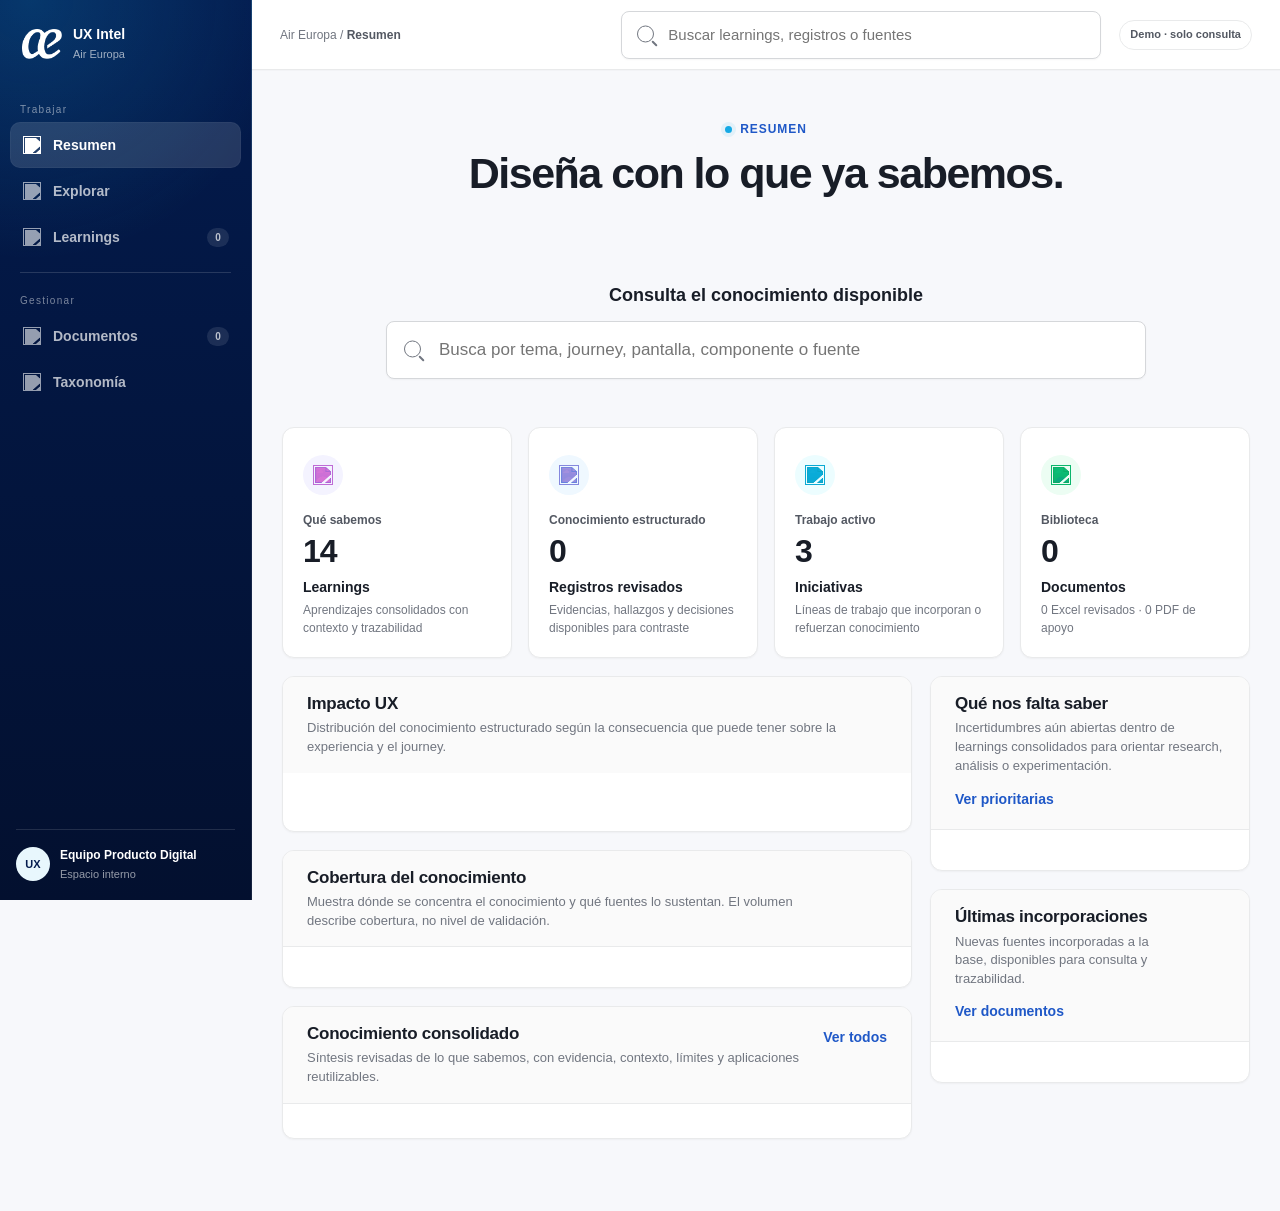
==== commit 52bc4695: "Publish v6-159 read-only taxonomy/export fix" ====
--- a/index.html
+++ b/index.html
@@ -1,11 +1,12 @@
 <!doctype html>
-<html lang="es" data-build="2026-10-20-v6-93-copy-refinement">
+<html lang="es" data-build="2026-10-26-v6-159-home-component-export-integrity">
 <head>
   <meta charset="utf-8">
   <meta name="viewport" content="width=device-width, initial-scale=1, viewport-fit=cover">
   <meta name="theme-color" content="#031b4e">
   <title>Air Europa · UX Intelligence Hub</title>
   <meta name="description" content="Conocimiento UX estructurado de Air Europa: learnings, evidencias, fuentes, patrones y trazabilidad para decisiones de producto.">
+  <!-- Taxonomía gobernada v2 · 2026-10-22: vocabularios compactos, normalización histórica y política legible por agentes. -->
   <script>if(location.protocol==='file:')location.replace(`http://127.0.0.1:4175/${location.search}${location.hash}`);</script>
   <style id="ux-intel-consolidated-styles">
 :root {
@@ -115,7 +116,16 @@
     /* Typography */
     .compact-head { margin:4px 0 28px; }
     .compact-head h1 { max-width:880px; margin:10px 0 7px; font-size:36px; line-height:1.2; letter-spacing:-.035em; }
-    .compact-head p { max-width:760px; margin:0; color:var(--text-secondary); font-size:16px; line-height:1.55; }
+    #explore .compact-head h1,
+    #learnings .compact-head h1,
+    #sources .compact-head h1 {
+      font-size:36px;
+      line-height:1.2;
+      letter-spacing:-.035em;
+      font-weight:700;
+    }
+
+    .compact-head p { max-width:920px; margin:0; color:var(--text-secondary); font-size:16px; line-height:1.55; }
     .eyebrow,.drawer-kicker { display:flex; align-items:center; gap:8px; color:var(--ae-brand-700); font-size:12px; font-weight:750; letter-spacing:.08em; text-transform:uppercase; }
     .eyebrow::before { content:""; width:7px; height:7px; border-radius:50%; background:var(--ae-sky-500); box-shadow:0 0 0 4px rgba(21,169,229,.09); }
     .section-head { display:flex; align-items:flex-end; justify-content:space-between; gap:20px; margin:0 0 16px; }
@@ -987,8 +997,7 @@
   .ux-explore-results-head strong{
     align-self:center;
     color:var(--text-secondary);
-    font-size:13px;
-    white-space:nowrap
+    font-size:13px;    white-space:nowrap
   ;}
   .uxs-result{
     display:grid;
@@ -998,7 +1007,7 @@
     cursor:pointer
   ;}
   .uxs-result.is-transversal{
-    box-shadow:inset 3px 0 0 var(--ae-brand-600)
+    box-shadow:none
   ;}
   .uxs-result:last-child{border-bottom:0;}
   .uxs-result:hover{background:var(--bg-secondary);}
@@ -1435,9 +1444,9 @@
 #overview .ux-coverage-chart-value{color:var(--text-secondary);font-size:13px;text-align:right;}
 #overview .ux-impact-stack{display:flex;overflow:hidden;border-radius:999px;background:#eef1f5;}
 #overview .ux-impact-stack span{min-width:3px;}
-#overview .ux-impact-stack .is-high,#overview .ux-impact-legend i.is-high{background:#12b76a;}
+#overview .ux-impact-stack .is-high,#overview .ux-impact-legend i.is-high{background:#d92d20;}
 #overview .ux-impact-stack .is-medium,#overview .ux-impact-legend i.is-medium{background:#f79009;}
-#overview .ux-impact-stack .is-low,#overview .ux-impact-legend i.is-low{background:#f04438;}
+#overview .ux-impact-stack .is-low,#overview .ux-impact-legend i.is-low{background:#667085;}
 #overview .ux-impact-legend{display:grid;}
 #overview .ux-impact-legend>div{display:grid;grid-template-columns:10px 1fr auto;gap:10px;align-items:center;color:var(--text-secondary);}
 #overview .ux-impact-legend i{border-radius:50%;}
@@ -1449,9 +1458,9 @@
 #overview .ux-impact-empty p{margin:7px 0 0;color:var(--text-muted);font-size:12px;line-height:1.55;}
 
 /* Semantic Impacto UX */
-.status-badge.impact-high,.uxs-result-impact.impact-high{color:#067647;background:#ecfdf3;border-color:#abefc6;}
+.status-badge.impact-high,.uxs-result-impact.impact-high{color:#b42318;background:#fef3f2;border-color:#fecdca;}
 .status-badge.impact-medium,.uxs-result-impact.impact-medium{color:#b54708;background:#fffaeb;border-color:#fedf89;}
-.status-badge.impact-low,.uxs-result-impact.impact-low{color:#b42318;background:#fef3f2;border-color:#fecdca;}
+.status-badge.impact-low,.uxs-result-impact.impact-low{color:#475467;background:#f2f4f7;border-color:#d0d5dd;}
 .status-badge.impact-unknown{color:var(--text-secondary);background:#f9fafb;border-color:#e9eaeb;}
 .uxs-result-impact{display:flex;align-items:center;gap:8px;margin:9px 0 0;color:var(--text-secondary);font-size:12px;}
 .uxs-result-impact strong{color:inherit;font-size:11px;text-transform:uppercase;letter-spacing:.035em;}
@@ -1987,8 +1996,7 @@
     border:1px solid var(--border-primary);
     border-radius:8px;
     color:var(--text-secondary);
-    background:#fff;
-    box-shadow:var(--shadow-xs);
+    background:#fff;    box-shadow:var(--shadow-xs);
     font-size:15px;
     line-height:1;
     cursor:pointer;
@@ -2871,21 +2879,21 @@
   }
 
   #explore .uxs-result-impact.impact-high em{
-    color:var(--success);
-    background:var(--success-bg);
-    border-color:#abefc6;
+    color:#b42318;
+    background:#fef3f2;
+    border-color:#fecdca;
   }
 
   #explore .uxs-result-impact.impact-medium em{
-    color:var(--warning);
+    color:#b54708;
     background:#fffaeb;
     border-color:#fedf89;
   }
 
   #explore .uxs-result-impact.impact-low em{
-    color:var(--danger);
-    background:var(--danger-bg);
-    border-color:#fecdca;
+    color:#475467;
+    background:#f2f4f7;
+    border-color:#d0d5dd;
   }
 
   #explore .uxs-result-line-meta{
@@ -2987,8 +2995,7 @@
   #explore .uxs-result-type.is-success{
     min-height:0;
     padding:0;
-    border:0;
-    border-radius:0;
+    border:0;    border-radius:0;
     background:transparent;
     color:var(--ae-brand-700);
     font-size:10px;
@@ -3011,7 +3018,7 @@
     line-height:1.5;
   }
 
-  /* Dimensión UX: vocabulario transversal, breve y gobernado. */
+  /* Dimensión: vocabulario transversal, breve y gobernado. */
   #explore .uxs-result-line-meta strong{
     color:var(--text-muted);
     font-weight:650;
@@ -3987,8 +3994,7 @@
       10px
       max(12px,env(safe-area-inset-left));
   }
-  .mobile-menu{
-    display:grid;
+  .mobile-menu{    display:grid;
     place-items:center;
     flex:0 0 44px;
     width:44px;
@@ -4688,6 +4694,423 @@
     gap:10px!important;
   }
 }
+
+  /* Learnings v6-107: prioritize the learning copy in the list.
+     Device remains available as a filter and in the learning detail, not as a fixed table column. */
+  @media(min-width:781px){
+    #learnings .learning-table{table-layout:fixed;min-width:1040px;}
+    #learnings .learning-table th:nth-child(1){width:68%;}
+    #learnings .learning-table th:nth-child(2){width:14%;}
+    #learnings .learning-table th:nth-child(3){width:8%;}
+    #learnings .learning-table th:nth-child(4){width:10%;text-align:right;}
+    #learnings .learning-table td[data-label="Learning"]{padding-right:34px;}
+    #learnings .learning-table td[data-label="Componente"]{padding-left:12px;padding-right:12px;}
+    #learnings .learning-table td[data-label="Impacto UX"]{padding-left:10px;padding-right:4px;}
+    #learnings .learning-table .row-action{padding-left:4px;padding-right:16px;text-align:right;}
+  }
+
+  /* Learnings v6-101: scan first, detail on demand. */
+  #learnings .learning-table td[data-label="Learning"]{min-width:420px;}
+  #learnings .learning-know-snippet{
+    display:-webkit-box;
+    max-width:760px;
+    margin-top:5px;
+    overflow:hidden;
+    -webkit-box-orient:vertical;
+    -webkit-line-clamp:2;
+    color:var(--text-secondary);
+    font-size:12.5px;
+    font-weight:400;
+    line-height:1.5;
+  }
+  #learnings .learning-context-meta{margin-top:6px;}
+  #detail-drawer .learning-visible-section{margin-top:26px;}
+  #detail-drawer .learning-visible-section h3{font-size:14px;}
+  #detail-drawer .learning-drawer-context{margin-top:16px;}
+  #detail-drawer .learning-collapsed-groups{display:grid;gap:0;margin-top:26px;border-top:1px solid var(--border-secondary);}
+  #detail-drawer .learning-detail-group{border-bottom:1px solid var(--border-secondary);}
+  #detail-drawer .learning-detail-group>summary{
+    min-height:48px;
+    display:flex;
+    align-items:center;
+    gap:10px;
+    color:var(--text-secondary);
+    font-size:13px;
+    font-weight:650;
+    cursor:pointer;
+    list-style:none;
+  }
+  #detail-drawer .learning-detail-group>summary::-webkit-details-marker{display:none;}
+  #detail-drawer .learning-detail-group>summary::after{content:"⌄";margin-left:auto;color:var(--text-muted);transition:transform .15s ease;}
+  #detail-drawer .learning-detail-group[open]>summary::after{transform:rotate(180deg);}
+  #detail-drawer .learning-detail-group-body{padding:2px 0 20px;}
+  #detail-drawer .learning-detail-group-body section+section{margin-top:22px;}
+  #detail-drawer .learning-detail-group-body h4{margin:0 0 8px;color:var(--text-primary);font-size:13px;line-height:1.4;}
+  #detail-drawer .learning-compact-list{margin-top:0;font-size:13px;line-height:1.58;}
+  #detail-drawer .learning-update-meta{margin:18px 0 0;color:var(--text-muted);font-size:11px;line-height:1.5;}
+
+  /* Explore: Tipo de registro is a primary filter; open questions stay out of the default reading view. */
+  #explore .ux-explore-primary{grid-template-columns:repeat(4,minmax(0,1fr));}
+  @media(max-width:1180px){#explore .ux-explore-primary{grid-template-columns:repeat(2,minmax(0,1fr));}}
+  @media(max-width:700px){#explore .ux-explore-primary{grid-template-columns:1fr;}}
+
+/* v6-113 · Page titles: exact visual match across Explorar, Learnings and Documentos */
+@media (min-width:901px){
+  #explore-title,
+  #learnings-title,
+  #sources-title{
+    font-size:36px !important;
+    line-height:1.2 !important;
+    letter-spacing:-.035em !important;
+    font-weight:700 !important;
+  }
+}
+
+
+/* v6-114 · Record titles: Explorar is the visual source of truth */
+#explore .uxs-result h3,
+#learnings .learning-table td[data-label="Learning"] > strong,
+#sources .document-file-copy > strong{
+  color:var(--text-primary) !important;
+  font-size:15px !important;
+  font-weight:700 !important;
+  line-height:1.4 !important;
+}
+
+
+/* v6-116 · Hallazgo → solución UX / Figma */
+.ux-solution-related{display:grid;gap:14px;}
+.ux-solution-topline{display:flex;align-items:center;justify-content:space-between;gap:16px;}
+.ux-solution-topline h3{margin:0;}
+.ux-solution-id{
+  display:inline-flex;align-items:center;min-height:24px;padding:3px 9px;
+  border:1px solid var(--ae-brand-100);border-radius:999px;
+  color:var(--ae-brand-700);background:var(--ae-brand-50);
+  font-size:11px;font-weight:750;white-space:nowrap;
+}
+.ux-solution-title{margin:0;color:var(--text-primary);font-size:15px;font-weight:650;line-height:1.5;}
+.ux-solution-meta{
+  display:grid;
+  grid-template-columns:repeat(2,minmax(0,1fr));
+  gap:0;
+  margin:2px 0 0;
+  overflow:hidden;
+  border:1px solid var(--border-secondary);
+  border-radius:12px;
+  background:var(--bg-secondary);
+}
+.ux-solution-meta div{
+  display:grid;
+  gap:5px;
+  min-width:0;
+  padding:13px 15px;
+}
+.ux-solution-meta div+div{border-left:1px solid var(--border-secondary);}
+.ux-solution-meta dt{
+  color:var(--text-muted);
+  font-size:11px;
+  font-weight:650;
+  line-height:1.35;
+}
+.ux-solution-meta dd{
+  margin:0;
+  color:var(--text-primary);
+  font-size:13px;
+  font-weight:700;
+  line-height:1.4;
+}
+@media(max-width:560px){
+  .ux-solution-meta{grid-template-columns:1fr;}
+  .ux-solution-meta div+div{
+    border-left:0;
+    border-top:1px solid var(--border-secondary);
+  }
+}
+.ux-solution-rationale h4{margin:0 0 6px;color:var(--text-primary);font-size:13px;}
+.ux-solution-rationale p{margin:0;}
+.ux-figma-link{justify-self:start;text-decoration:none;}
+
+
+  .uxs-solution-badge{
+    display:inline-flex;
+    align-items:center;
+    min-height:22px;
+    padding:3px 8px;
+    border:1px solid #d9c7ff;
+    border-radius:999px;
+    color:#6f3cc3;
+    background:#f7f1ff;
+    font-size:10px;
+    font-weight:700;
+    white-space:nowrap;
+  }
+
+
+/* v6-122 · Explore secondary filters layout */
+#explore .ux-explore-secondary{
+  grid-template-columns:repeat(12,minmax(0,1fr));
+}
+#explore .ux-explore-secondary > label:nth-of-type(1),
+#explore .ux-explore-secondary > label:nth-of-type(2),
+#explore .ux-explore-secondary > label:nth-of-type(3){
+  grid-column:span 4;
+}
+#explore .ux-explore-secondary > label:nth-of-type(4),
+#explore .ux-explore-secondary > label:nth-of-type(5),
+#explore .ux-explore-secondary > label:nth-of-type(6),
+#explore .ux-explore-secondary > label:nth-of-type(7){
+  grid-column:span 3;
+}
+#explore .ux-explore-secondary > label:nth-of-type(8){
+  grid-column:span 6;
+}
+#explore .ux-explore-secondary > .ux-line-filter-field{
+  grid-column:span 6;
+}
+@media(max-width:1180px){
+  #explore .ux-explore-secondary{
+    grid-template-columns:repeat(2,minmax(0,1fr));
+  }
+  #explore .ux-explore-secondary > label,
+  #explore .ux-explore-secondary > .ux-line-filter-field{
+    grid-column:auto!important;
+  }
+}
+@media(max-width:700px){
+  #explore .ux-explore-secondary{
+    grid-template-columns:1fr;
+  }
+}
+
+
+/* v6-123 · Explore secondary filters: 3 × 3 desktop grid */
+#explore .ux-explore-secondary{
+  grid-template-columns:repeat(3,minmax(0,1fr)) !important;
+}
+#explore .ux-explore-secondary > label,
+#explore .ux-explore-secondary > .ux-line-filter-field{
+  grid-column:auto !important;
+}
+@media(max-width:980px){
+  #explore .ux-explore-secondary{
+    grid-template-columns:repeat(2,minmax(0,1fr)) !important;
+  }
+}
+@media(max-width:700px){
+  #explore .ux-explore-secondary{
+    grid-template-columns:1fr !important;
+  }
+}
+
+
+/* v6-131 · Criterio gobernado de Impacto UX */
+.ux-impact-criteria{
+  margin-top:20px;
+  padding:22px;
+  border:1px solid var(--border-secondary);
+  border-radius:12px;
+  background:#fff;
+}
+.ux-impact-criteria-head{max-width:860px;}
+.ux-impact-criteria-head h3{
+  margin:5px 0 7px;
+  color:var(--text-primary);
+  font-size:18px;
+  line-height:1.35;
+}
+.ux-impact-criteria-head p{
+  margin:0;
+  color:var(--text-secondary);
+  font-size:13px;
+  line-height:1.55;
+}
+.ux-impact-criteria-grid{
+  display:grid;
+  grid-template-columns:repeat(3,minmax(0,1fr));
+  gap:12px;
+  margin-top:18px;
+}
+.ux-impact-criteria-grid article{
+  min-width:0;
+  padding:16px;
+  border:1px solid var(--border-secondary);
+  border-radius:10px;
+  background:var(--bg-secondary);
+}
+.ux-impact-criteria-grid article p{
+  margin:10px 0 0;
+  color:var(--text-secondary);
+  font-size:12px;
+  line-height:1.55;
+}
+.ux-impact-context-rules{
+  margin-top:18px;
+  padding-top:18px;
+  border-top:1px solid var(--border-secondary);
+}
+.ux-impact-context-rules h4{
+  margin:0 0 10px;
+  color:var(--text-primary);
+  font-size:13px;
+}
+.ux-impact-context-rules ul{
+  display:grid;
+  gap:8px;
+  margin:0;
+  padding-left:18px;
+  color:var(--text-secondary);
+  font-size:12px;
+  line-height:1.55;
+}
+.ux-impact-context-rules strong{color:var(--text-primary);}
+@media(max-width:900px){
+  .ux-impact-criteria-grid{grid-template-columns:1fr;}
+}
+
+
+/* v6-132 · Consolidación visual de Explorar */
+#explore .ux-explore-secondary{
+  grid-template-columns:repeat(3,minmax(0,1fr));
+}
+#explore .ux-explore-secondary .filter-span-full{
+  grid-column:1 / -1;
+}
+.uxs-result-context-path{
+  margin:7px 0 5px;
+  color:var(--text-muted);
+  font-size:11px;
+  font-weight:650;
+  line-height:1.4;
+}
+.uxs-result-impact em{
+  font-style:normal;
+  font-weight:700;
+}
+.insight-drawer-meta .status-badge{
+  width:max-content;
+  min-width:0;
+}
+@media(max-width:980px){
+  #explore .ux-explore-secondary{grid-template-columns:repeat(2,minmax(0,1fr));}
+}
+@media(max-width:700px){  #explore .ux-explore-secondary{grid-template-columns:1fr;}
+  #explore .ux-explore-secondary .filter-span-full{grid-column:1;}
+}
+
+
+/* v6-133 · Semántica final de Impacto UX. Esta regla debe ganar en toda la app. */
+.status-badge.impact-high,
+#explore .uxs-result-impact.impact-high em{
+  color:#b42318 !important;
+  background:#fef3f2 !important;
+  border-color:#fecdca !important;
+}
+.status-badge.impact-medium,
+#explore .uxs-result-impact.impact-medium em{
+  color:#b54708 !important;
+  background:#fffaeb !important;
+  border-color:#fedf89 !important;
+}
+.status-badge.impact-low,
+#explore .uxs-result-impact.impact-low em{
+  color:#475467 !important;
+  background:#f2f4f7 !important;
+  border-color:#d0d5dd !important;
+}
+
+
+/* v6-134 · Home usa la misma semántica y la misma fuente de registros que Explorar */
+#overview .ux-impact-stack .is-high,
+#overview .ux-impact-legend i.is-high,
+#overview .ux-home-learning-impact.is-high i{background:#d92d20 !important;}
+#overview .ux-impact-stack .is-medium,
+#overview .ux-impact-legend i.is-medium,
+#overview .ux-home-learning-impact.is-medium i{background:#f79009 !important;}
+#overview .ux-impact-stack .is-low,
+#overview .ux-impact-legend i.is-low,
+#overview .ux-home-learning-impact.is-low i{background:#667085 !important;}
+
+
+/* v6-135 · Cobertura Home: solo productos canónicos; deuda de clasificación aparte */
+#overview .ux-home-coverage-quality-note{
+  margin:10px 2px 0;
+  color:var(--text-muted);
+  font-size:11px;
+  line-height:1.45;
+}
+#overview .ux-home-coverage-quality-note strong{
+  color:var(--text-secondary);
+  font-weight:700;
+}
+
+
+/* v6-140 · Contexto legible en cobertura */
+#overview .ux-coverage-context-label{
+  color:var(--text-secondary);
+  font-weight:650;
+}
+#overview .ux-coverage-list-icon svg{
+  width:22px;
+  height:22px;
+  fill:none;
+  stroke:currentColor;
+  stroke-width:1.7;
+  stroke-linecap:round;
+  stroke-linejoin:round;
+}
+#overview .ux-coverage-list-icon svg path{
+  fill:currentColor;
+  stroke:none;
+}
+
+
+/* v6-143 · Contexto destacado en Learnings */
+#learnings .learning-context-meta{
+  display:inline-flex;
+  align-items:center;
+  width:max-content;
+  max-width:100%;
+  margin-top:7px;
+  padding:3px 8px;
+  border:1px solid #d6e4ff;
+  border-radius:999px;
+  background:#f4f7ff;
+  color:#175cd3;
+  font-size:11px;
+  line-height:16px;
+  font-weight:650;
+  white-space:normal;
+}
+
+
+/* v6-145 · Consistencia de jerarquía y vocabularios */
+.ux-taxonomy-canonical-path small{
+  font:inherit;
+  color:var(--text-muted);
+  font-weight:500;
+}
+#learnings .secondary-filters,
+#sources .secondary-filters{
+  grid-template-columns:repeat(3,minmax(0,1fr));
+}
+@media(max-width:900px){
+  #learnings .secondary-filters,
+  #sources .secondary-filters{grid-template-columns:repeat(2,minmax(0,1fr));}
+}
+@media(max-width:640px){
+  #learnings .secondary-filters,
+  #sources .secondary-filters{grid-template-columns:1fr;}
+}
+
+
+/* v6-146 · Iconos oficiales del UI Kit de Air Europa */
+#overview .ux-coverage-list-icon .ux-coverage-official-icon{
+  display:block;
+  width:24px;
+  height:24px;
+  object-fit:contain;
+}
+
 </style>
   <link rel="stylesheet" href="review-clarity.css">
   <link rel="stylesheet" href="review-workspace.css">
@@ -4696,6 +5119,238 @@
   <link rel="stylesheet" href="taxonomy.css">
   <link rel="stylesheet" href="knowledge-workspace.css">
 
+
+
+<style id="ux-mobile-review-20261026">
+/* UX Intelligence · revisión responsive 2026-10-26
+   Capa final mobile: corrige conflictos de cascada sin alterar desktop. */
+
+@media (max-width:820px){
+  .main,
+  .content,
+  .panel{
+    min-width:0;
+    max-width:100%;
+  }
+
+  /* El buscador global necesita más ancho que el hueco que queda entre
+     menú y acciones de ingesta en un header de 320-430 px. */
+  .global-search .search-popover{
+    position:fixed;
+    z-index:50;
+    top:calc(64px + env(safe-area-inset-top));
+    right:max(12px,env(safe-area-inset-right));
+    left:max(12px,env(safe-area-inset-left));
+    width:auto;
+    max-height:calc(100dvh - 88px - env(safe-area-inset-bottom));
+    overflow:auto;
+  }
+  body.menu-open .global-search .search-popover{
+    display:none!important;
+  }
+  .search-result strong,
+  .search-result span{
+    overflow-wrap:anywhere;
+  }
+}
+
+@media (max-width:700px){
+  /* Salvaguarda final de filtros: una columna y acciones a ancho completo. */
+  .primary-filters,
+  .primary-filters:has(.conditional-filter:not([hidden])),
+  .secondary-filters,
+  .ux-explore-primary,
+  .ux-explore-secondary,
+  #sources .primary-filters{
+    grid-template-columns:minmax(0,1fr)!important;
+  }
+  .filter-toolbar,
+  .ux-explore-toolbar{
+    align-items:stretch!important;
+    flex-direction:column!important;
+  }
+  .filter-toolbar .more-filter-button,
+  .filter-toolbar .secondary-button,
+  .filter-toolbar .action-button,
+  .ux-explore-toolbar .more-filter-button,
+  .ux-explore-toolbar #uxs-export,
+  .ux-explore-toolbar #uxs-export-cro{
+    width:100%!important;
+    min-width:0!important;
+    max-width:100%!important;
+    margin:0!important;
+  }
+
+  /* Tablas: el patrón mobile real es card, nunca una tabla desktop encogida. */
+  .table-shell{
+    overflow:visible!important;
+  }
+  .data-table{
+    width:100%!important;
+    min-width:0!important;
+    max-width:100%!important;
+  }
+  .data-table thead{
+    display:none!important;
+  }
+  .data-table,
+  .data-table tbody,
+  .data-table tr,
+  .data-table td{
+    width:100%!important;
+  }
+  .data-table td{
+    max-width:100%!important;
+    white-space:normal!important;
+    overflow-wrap:anywhere;
+  }
+
+  /* Explorar: "Ver detalle" queda anclado a la derecha exista o no
+     la etiqueta "Diseño relacionado". */
+  #explore .uxs-result-side{
+    justify-content:flex-start!important;
+  }
+  #explore .uxs-result-side .view-link{
+    flex:0 0 auto;
+    margin-left:auto!important;
+  }
+  #explore .uxs-result-side .uxs-solution-badge,
+  #explore .uxs-result-side .uxs-duplicate{
+    flex:0 1 auto;
+    max-width:100%;
+  }
+
+  /* Valores de filtros largos no deben ensanchar la página. */
+  #explore .uxs-active-filters .uxs-filter-chip{
+    max-width:100%;
+    white-space:normal;
+    text-align:left;
+    overflow-wrap:anywhere;
+  }
+
+  /* Una regla posterior imponía 420 px y anulaba la card mobile de Learnings. */
+  #learnings .learning-table td[data-label="Learning"]{
+    width:100%!important;
+    min-width:0!important;
+    max-width:100%!important;
+  }
+
+  /* Solución relacionada: título e ID deben reordenarse sin overflow. */
+  .ux-solution-topline{
+    align-items:flex-start;
+    flex-wrap:wrap;
+  }
+  .ux-solution-topline h3{
+    min-width:0;
+    overflow-wrap:anywhere;
+  }
+  .ux-solution-id{
+    max-width:100%;
+  }
+}
+
+@media (max-width:390px){
+  /* En 320-390 px los labels de tabla pasan encima del valor. */
+  .data-table td,
+  #learnings .learning-table td{
+    grid-template-columns:minmax(0,1fr)!important;
+    gap:3px!important;
+  }
+
+  /* En el drawer priorizamos lectura sobre mantener título e ID en línea. */
+  .ux-solution-topline{
+    flex-direction:column;
+    gap:8px;
+  }
+  #explore .uxs-result-side .uxs-solution-badge,
+  #explore .uxs-result-side .uxs-duplicate{
+    white-space:normal;
+    overflow-wrap:anywhere;
+  }
+}
+</style>
+
+
+<style id="ux-demo-readonly-final">
+.ux-demo-readonly-badge{
+  display:inline-flex;align-items:center;min-height:30px;padding:4px 10px;
+  border:1px solid var(--border-secondary);border-radius:999px;background:#fff;
+  color:var(--text-secondary);font-size:11px;font-weight:700;white-space:nowrap;
+}
+
+/* Topbar: no ingesta */
+#add-document,#add-evidence,#document-upload,#insight-register-upload{display:none!important;}
+
+/* Workspace / backup: no import ni restauración */
+#import-workspace,#import-workspace-input,#import-workspace-confirm,[data-import-workspace],[data-workspace-restore]{display:none!important;}
+
+/* Documentos: consultar/abrir/descargar sí; editar/borrar/revincular no */
+[data-doc-action="edit"],
+[data-doc-action="delete"],
+[data-doc-action="add-register"],
+[data-doc-action="link-source"],
+[data-doc-action="relink-register"],
+[data-doc-action="replace"],
+[data-source-update],
+[data-confirm-source-update],
+[data-add-insight-register]{display:none!important;}
+
+/* Learnings / evidence / findings: lectura sí; edición/publicación no */
+[data-learning-suggestion-confirm],
+[data-learning-suggestion-edit],
+[data-learning-suggestion-evidence],
+[data-approve-routine-clusters],
+[data-duplicate-decision],
+[data-learning-component-edit],
+[data-finding-edit],
+[data-insight-edit],
+[data-open-publish-preview],
+[data-confirm-publish],
+[data-publish],
+[data-edit],
+[data-delete]{display:none!important;}
+
+/* Taxonomía: consulta sí; gestión no */
+#taxonomy .ux-taxonomy-header-actions,
+.ux-taxonomy-manage-v2,
+.taxonomy-inline-action,
+[data-taxonomy-term-create],
+#taxonomy-vocabulary-create,
+[data-vocabulary-add],
+[data-glossary-create],
+.glossary-kebab,
+[data-glossary-menu],
+[data-taxonomy-manager-v2],
+[data-taxonomy-manager-v2-edit],
+[data-taxonomy-manager-v2-merge],
+[data-taxonomy-manager-v2-delete],
+[data-taxonomy-edit],
+[data-taxonomy-delete],
+[data-propose-taxonomy],
+#taxonomy-manager-v2-modal,
+#taxonomy-manager-v2-edit,
+#taxonomy-manager-v2-merge,
+#taxonomy-manager-v2-confirm,
+#taxonomy-vocabulary-create-modal,
+#taxonomy-manager-v2-edit-action,
+#taxonomy-manager-v2-merge-action,
+#taxonomy-manager-v2-confirm-action,
+#delete-modal,
+[data-delete-confirm]{display:none!important;}
+
+/* Estado de guardado no tiene sentido en una demo sin escritura */
+#storage-save-status{display:none!important;}
+
+/* Mantener explícitamente visibles las acciones de consulta/export */
+#uxs-export,#uxs-export-cro,
+[data-download-insight-register],
+[data-doc-download-direct],
+[data-doc-action="open"]{display:inline-flex!important;}
+
+@media(max-width:820px){
+  .ux-demo-readonly-badge{display:none;}
+}
+</style>
 
 </head>
 <body>
@@ -4734,6 +5389,7 @@
           <button class="search-clear" type="button" aria-label="Limpiar búsqueda">×</button>
           <div class="search-popover" id="search-popover" role="listbox" aria-label="Resultados de búsqueda"></div>
         </div>
+        <span class="ux-demo-readonly-badge">Demo · solo consulta</span>
         <span class="storage-save-status" id="storage-save-status" role="status" aria-live="polite" hidden>Cambios sin guardar</span>
         <button class="secondary-button topbar-cta" id="add-document" type="button"><img class="button-icon" src="assets/icons/folder.svg" alt="">Añadir PDF</button>
         <button class="action-button topbar-cta" id="add-evidence" type="button"><img class="button-icon" src="assets/icons/rows-01.svg" alt="">Subir Excel</button>
@@ -4783,7 +5439,7 @@
           <section class="ux-dashboard-primary ux-dashboard-primary-v31 ux-dashboard-primary-v32" aria-label="Conocimiento prioritario">
             <div class="ux-home-main-column-v31 ux-home-main-column-v32">
               <section class="ux-home-panel ux-home-impact ux-home-impact-v31" id="ux-home-impact-panel" aria-labelledby="ux-home-impact-title">
-                <header class="ux-home-panel-head"><div><h2 id="ux-home-impact-title">Impacto UX</h2><p>Prioriza los learnings por el impacto potencial que pueden tener sobre la experiencia y el journey.</p></div></header>
+                <header class="ux-home-panel-head"><div><h2 id="ux-home-impact-title">Impacto UX</h2><p>Distribución del conocimiento estructurado según la consecuencia que puede tener sobre la experiencia y el journey.</p></div></header>
                 <div id="ux-home-impact-content"></div>
               </section>
 
@@ -4820,7 +5476,7 @@
             <div>
               <div class="eyebrow">Explorar</div>
               <h1 id="explore-title">Explora el conocimiento por contexto.</h1>
-              <p class="two-line-subtitle"><span>Consulta registros revisados y acota por journey, componente, dispositivo, mercado, origen o dimensión.</span><span>Combina filtros para comparar evidencia y recuperar conocimiento sin perder su contexto.</span></p>
+              <p class="two-line-subtitle"><span>Consulta registros revisados y acota por journey, componente, dispositivo, mercado, tipo de análisis o dimensión.</span><span>Combina filtros para comparar evidencia y recuperar conocimiento sin perder su contexto.</span></p>
             </div>
           </div>
 
@@ -4833,21 +5489,20 @@
               <label>Producto<select id="uxs-product"></select></label>
               <label>Funnel<select id="uxs-funnel"></select></label>
               <label>Minifunnel<select id="uxs-minifunnel"></select></label>
-              <label>Componente<select id="uxs-component"></select></label>
-            </div>
+              <label>Componente<select id="uxs-component"></select></label></div>
 
             <div class="ux-explore-secondary" id="uxs-secondary" hidden>
               <label>Ordenar por<select id="uxs-sort" data-filter-sort><option value="newest">Más recientes</option><option value="oldest">Más antiguos</option></select></label>
-              <label>Incluido desde<input class="filter-date-input" id="uxs-included-from" type="date"></label>
-              <label>Incluido hasta<input class="filter-date-input" id="uxs-included-to" type="date"></label>
+              <label>Incorporado desde<input class="filter-date-input" id="uxs-included-from" type="date"></label>
+              <label>Incorporado hasta<input class="filter-date-input" id="uxs-included-to" type="date"></label>
               <label>Dispositivo<select id="uxs-device"></select></label>
               <label>Mercado<select id="uxs-market"></select></label>
               <label>Región<select id="uxs-region"></select></label>
-              <label>Origen<select id="uxs-origin"></select></label>
-              <label>Tipo<select id="uxs-type"></select></label>
-              <label class="filter-span-2">Impacto UX<select id="uxs-impact"></select></label>
-              <div class="filter-span-2 ux-line-filter-field">
-                <span class="ux-line-filter-label">Dimensión</span>
+              <label>Tipo de análisis<select id="uxs-origin"></select></label>
+              <label>Tipo de registro<select id="uxs-type"></select></label>
+              <label>Impacto UX<select id="uxs-impact"></select></label>
+              <div class="filter-span-full ux-line-filter-field">
+                <span class="ux-line-filter-label">Dimensión UX</span>
                 <div class="ux-line-multiselect" id="uxs-ux-line" data-ux-line-multiselect>
                   <button class="ux-line-trigger" id="uxs-ux-line-trigger" type="button" aria-haspopup="listbox" aria-expanded="false" aria-controls="uxs-ux-line-menu"><span class="ux-line-trigger-value">Todos</span><span class="ds-select-chevron" aria-hidden="true"></span></button>
                   <div class="ux-line-menu" id="uxs-ux-line-menu" role="listbox" aria-multiselectable="true" hidden></div>
@@ -4857,8 +5512,8 @@
 
             <div class="filter-toolbar ux-explore-toolbar">
               <button class="more-filter-button" type="button" id="uxs-more-filters" aria-expanded="false" aria-controls="uxs-secondary">Más filtros</button>
-              <button class="secondary-button" type="button" id="uxs-export">Descargar CSV completo</button>
-              <button class="action-button" type="button" id="uxs-export-cro">Exportar para CRO</button>
+              <button class="secondary-button" type="button" id="uxs-export">Descargar base completa (CSV)</button>
+              <button class="action-button" type="button" id="uxs-export-cro">Exportar CRO (XLSX)</button>
             </div>
 
             <div class="uxs-active-filters" id="uxs-active-filters" hidden></div>
@@ -4878,38 +5533,40 @@
         </section>
 
         <section class="panel" id="learnings" aria-labelledby="learnings-title">
-          <div class="page-head compact-head"><div><div class="eyebrow">Learnings</div><h1 id="learnings-title">Conocimiento consolidado.</h1><p class="two-line-subtitle"><span>Síntesis de aprendizajes sustentados por evidencia, iteraciones y resultados.</span><span>Cada learning conserva contexto, límites, contradicciones y posibles aplicaciones futuras.</span></p></div></div>
+          <div class="page-head compact-head"><div><div class="eyebrow">Learnings</div><h1 id="learnings-title">Explora el conocimiento consolidado.</h1><p class="two-line-subtitle"><span>Síntesis de aprendizajes sustentados por evidencia, iteraciones y resultados.</span><span>Cada learning conserva contexto, límites, contradicciones y posibles aplicaciones futuras.</span></p></div></div>
           <div class="filter-system" data-filter-group="learning">
             <div class="ux-explore-initiative-filter">
               <label class="filter-field">Iniciativa<select class="filter-select" id="learning-initiative"></select></label>
               <span class="ux-explore-initiative-note">Contexto de trabajo que originó o reforzó el learning; no forma parte de la jerarquía de producto.</span>
             </div>
             <div class="primary-filters">
-              <label class="filter-field">Producto<select class="filter-select hierarchy-product" id="learning-product"></select></label>
-              <label class="filter-field">Componente<select class="filter-select hierarchy-component" id="learning-component"></select></label>
-              <label class="filter-field">Dispositivo<select class="filter-select" id="learning-device"><option value="Todos">Todos</option><option value="Desktop">Desktop</option><option value="Mobile">Mobile</option><option value="Desktop + mobile">Desktop + mobile</option><option value="No especificado">No especificado</option></select></label>
-              <label class="filter-field">Impacto UX<select class="filter-select" id="learning-impact"><option value="Todos">Todos</option><option value="Alto">Alto</option><option value="Medio">Medio</option><option value="Bajo">Bajo</option></select></label>
+              <label class="filter-field">Producto<select class="filter-select hierarchy-product" data-hierarchy-level="product" id="learning-product"></select></label>
+              <label class="filter-field">Funnel<select class="filter-select hierarchy-funnel" data-hierarchy-level="funnel" id="learning-funnel"></select></label>
+              <label class="filter-field">Componente<select class="filter-select hierarchy-component" data-hierarchy-level="component" id="learning-component"></select></label>
+              <label class="filter-field">Impacto UX<select class="filter-select" id="learning-impact"></select></label>
             </div>
             <div class="secondary-filters" id="learning-secondary-filters" hidden>
+              <label class="filter-field">Minifunnel<select class="filter-select hierarchy-minifunnel" data-hierarchy-level="minifunnel" id="learning-minifunnel"></select></label>
+              <label class="filter-field">Dispositivo<select class="filter-select" id="learning-device"></select></label>
+              <label class="filter-field">Mercado<select class="filter-select" id="learning-market"></select></label>
               <label class="filter-field">Ordenar por<select class="filter-select" id="learning-sort" data-filter-sort><option value="newest">Más recientes</option><option value="oldest">Más antiguos</option></select></label>
-              <label class="filter-field">Incluido desde<input class="filter-date-input" id="learning-included-from" type="date"></label>
-              <label class="filter-field">Incluido hasta<input class="filter-date-input" id="learning-included-to" type="date"></label>
-              <label class="filter-field">Mercado<select class="filter-select" id="learning-market"><option value="Todos">Todos</option><option value="ES/ES">ES/ES</option><option value="No especificado">No especificado</option></select></label>
+              <label class="filter-field">Incorporado desde<input class="filter-date-input" id="learning-included-from" type="date"></label>
+              <label class="filter-field">Incorporado hasta<input class="filter-date-input" id="learning-included-to" type="date"></label>
             </div>
             <div class="filter-toolbar">
               <button class="more-filter-button" type="button" aria-expanded="false" aria-controls="learning-secondary-filters">Más filtros</button>
               <span class="filter-result" id="learning-result"></span>
             </div>
           </div>
-          <div class="table-shell"><table class="data-table learning-table"><thead><tr><th>Learning</th><th>Componente</th><th>Dispositivo</th><th>Impacto UX</th><th><span class="sr-only">Acción</span></th></tr></thead><tbody id="learning-list"></tbody></table></div>
+          <div class="table-shell"><table class="data-table learning-table"><thead><tr><th>Learning</th><th>Componente</th><th>Impacto UX</th><th><span class="sr-only">Acción</span></th></tr></thead><tbody id="learning-list"></tbody></table></div>
         </section>
 
         <section class="panel" id="evidence" aria-labelledby="evidence-title">
           <div class="page-head compact-head"><div><div class="eyebrow">Evidencias</div><h1 id="evidence-title">Evidencia que sustenta el conocimiento.</h1><p>Consulta datos, research, análisis y resultados conservando el contexto en el que se obtuvieron.</p></div></div>
           <div class="filter-system" data-filter-group="evidence">
             <div class="primary-filters">
-              <label class="filter-field">Producto<select class="filter-select hierarchy-product" id="evidence-product"></select></label>
-              <label class="filter-field">Componente<select class="filter-select hierarchy-component" id="evidence-component"></select></label>
+              <label class="filter-field">Producto<select class="filter-select hierarchy-product" data-hierarchy-level="product" id="evidence-product"></select></label>
+              <label class="filter-field">Componente<select class="filter-select hierarchy-component" data-hierarchy-level="component" id="evidence-component"></select></label>
               <label class="filter-field">Dispositivo<select class="filter-select" id="evidence-device"><option value="Todos">Todos</option><option value="Desktop">Desktop</option><option value="Mobile">Mobile</option><option value="Desktop + mobile">Desktop + mobile</option><option value="No especificado">No especificado</option></select></label>
               <label class="filter-field">Tipo<select class="filter-select" id="evidence-kind"><option value="Todos">Todos</option></select></label>
               <button class="more-filter-button" type="button" aria-expanded="false" aria-controls="evidence-secondary-filters">Más filtros</button>
@@ -4927,8 +5584,8 @@
           <div class="page-head compact-head"><div><div class="eyebrow">Test A/B</div><h1 id="experiments-title">Experimentación y resultados.</h1><p>Consulta qué se testó, en qué contexto, con qué resultado y qué demuestra —o no demuestra— cada experimento.</p></div></div>
           <div class="filter-system" data-filter-group="experiment">
             <div class="primary-filters">
-              <label class="filter-field">Producto<select class="filter-select hierarchy-product" id="experiment-product"></select></label>
-              <label class="filter-field">Componente<select class="filter-select hierarchy-component" id="experiment-component"></select></label>
+              <label class="filter-field">Producto<select class="filter-select hierarchy-product" data-hierarchy-level="product" id="experiment-product"></select></label>
+              <label class="filter-field">Componente<select class="filter-select hierarchy-component" data-hierarchy-level="component" id="experiment-component"></select></label>
               <label class="filter-field">Dispositivo<select class="filter-select" id="experiment-device"><option value="Todos">Todos</option><option value="Desktop">Desktop</option><option value="Mobile">Mobile</option><option value="Desktop + mobile">Desktop + mobile</option><option value="No especificado">No especificado</option></select></label>
               <label class="filter-field">Resultado<select class="filter-select" id="experiment-outcome"><option value="Todos">Todos</option><option value="Positivo">Positivo</option><option value="Neutral">Neutral</option><option value="Negativo">Negativo</option><option value="Mixto">Mixto</option></select></label>
               <button class="more-filter-button" type="button" aria-expanded="false" aria-controls="experiment-secondary-filters">Más filtros</button>
@@ -4946,8 +5603,8 @@
           <div class="page-head compact-head"><div><div class="eyebrow">Patrones</div><h1 id="patterns-title">Patrones UX reutilizables.</h1><p>Principios y soluciones respaldados por aprendizaje acumulado, con el alcance y los límites de aplicación explícitos.</p></div></div>
           <div class="filter-system" data-filter-group="pattern">
             <div class="primary-filters">
-              <label class="filter-field">Producto<select class="filter-select hierarchy-product" id="pattern-product"></select></label>
-              <label class="filter-field">Componente<select class="filter-select hierarchy-component" id="pattern-component"></select></label>
+              <label class="filter-field">Producto<select class="filter-select hierarchy-product" data-hierarchy-level="product" id="pattern-product"></select></label>
+              <label class="filter-field">Componente<select class="filter-select hierarchy-component" data-hierarchy-level="component" id="pattern-component"></select></label>
               <label class="filter-field">Dispositivo<select class="filter-select" id="pattern-device"><option value="Todos">Todos</option><option value="Desktop">Desktop</option><option value="Mobile">Mobile</option><option value="Desktop + mobile">Desktop + mobile</option><option value="No especificado">No especificado</option></select></label>
               <label class="filter-field">Confianza<select class="filter-select" id="pattern-confidence"><option value="Todas">Todos</option><option value="Alta">Alta</option><option value="Media">Media</option><option value="Baja">Baja</option></select></label>
               <button class="more-filter-button" type="button" aria-expanded="false" aria-controls="pattern-secondary-filters">Más filtros</button>
@@ -4962,22 +5619,24 @@
         </section>
 
         <section class="panel" id="sources" aria-labelledby="sources-title">
-          <div class="page-head compact-head"><div><div class="eyebrow">Documentos</div><h1 id="sources-title">Fuentes y trazabilidad.</h1><p class="two-line-subtitle"><span>Consulta los archivos que sustentan el conocimiento de UX Intelligence.</span><span>Los Excel aportan registros estructurados; los PDF conservan la fuente original y su contexto documental.</span></p></div></div>
+          <div class="page-head compact-head"><div><div class="eyebrow">Documentos</div><h1 id="sources-title">Explora las fuentes del conocimiento.</h1><p class="two-line-subtitle"><span>Consulta los archivos que sustentan el conocimiento de UX Intelligence.</span><span>Los Excel aportan registros estructurados; los PDF conservan la fuente original y su contexto documental.</span></p></div></div>
           <div class="filter-system" data-filter-group="source">
             <div class="ux-explore-initiative-filter">
               <label class="filter-field">Iniciativa<select class="filter-select" id="source-initiative"></select></label>
               <span class="ux-explore-initiative-note">Contexto de trabajo asociado al documento; no forma parte de la jerarquía de producto.</span>
             </div>
             <div class="primary-filters">
-              <label class="filter-field">Producto<select class="filter-select hierarchy-product" id="source-product"></select></label>
-              <label class="filter-field">Componente<select class="filter-select hierarchy-component" id="source-component"></select></label>
-              <label class="filter-field">Tipo<select class="filter-select" id="source-type"><option value="Todos">Todos</option></select></label>
+              <label class="filter-field">Producto<select class="filter-select hierarchy-product" data-hierarchy-level="product" id="source-product"></select></label>
+              <label class="filter-field">Funnel<select class="filter-select hierarchy-funnel" data-hierarchy-level="funnel" id="source-funnel"></select></label>
+              <label class="filter-field">Tipo de análisis<select class="filter-select" id="source-type"></select></label>
             </div>
             <div class="secondary-filters" id="source-secondary-filters" hidden>
+              <label class="filter-field">Minifunnel<select class="filter-select hierarchy-minifunnel" data-hierarchy-level="minifunnel" id="source-minifunnel"></select></label>
+              <label class="filter-field">Componente<select class="filter-select hierarchy-component" data-hierarchy-level="component" id="source-component"></select></label>
               <label class="filter-field">Ordenar por<select class="filter-select" id="source-sort" data-filter-sort><option value="newest">Más recientes</option><option value="oldest">Más antiguos</option></select></label>
-              <label class="filter-field">Incluido desde<input class="filter-date-input" id="source-included-from" type="date"></label>
-              <label class="filter-field">Incluido hasta<input class="filter-date-input" id="source-included-to" type="date"></label>
-              <label class="filter-field">Fecha del documento<select class="filter-select" id="source-date"><option value="Todos">Todos</option></select></label>
+              <label class="filter-field">Incorporado desde<input class="filter-date-input" id="source-included-from" type="date"></label>
+              <label class="filter-field">Incorporado hasta<input class="filter-date-input" id="source-included-to" type="date"></label>
+              <label class="filter-field">Fecha del documento<select class="filter-select" id="source-date"></select></label>
             </div>
             <div class="filter-toolbar">
               <button class="more-filter-button" type="button" aria-expanded="false" aria-controls="source-secondary-filters">Más filtros</button>
@@ -4988,7 +5647,7 @@
             </div>
           </div>
           <div class="initiative-summary" id="initiative-summary" hidden></div>
-          <div class="table-shell"><table class="data-table document-table"><thead><tr><th>Documento</th><th>Tipo</th><th>Iniciativa</th><th>Dónde aplica</th><th>Fecha</th><th><span class="sr-only">Acciones</span></th></tr></thead><tbody id="source-table"></tbody></table></div>
+          <div class="table-shell"><table class="data-table document-table"><thead><tr><th>Documento</th><th>Tipo de análisis</th><th>Iniciativa</th><th>Dónde aplica</th><th>Fecha</th><th><span class="sr-only">Acciones</span></th></tr></thead><tbody id="source-table"></tbody></table></div>
         </section>
 
         <section class="panel" id="taxonomy" aria-labelledby="taxonomy-title">
@@ -5009,7 +5668,7 @@
             <div class="ux-taxonomy-canonical-path" aria-label="Jerarquía canónica">
               <span>Producto</span><i aria-hidden="true">→</i>
               <span>Funnel</span><i aria-hidden="true">→</i>
-              <span>Minifunnel</span><i aria-hidden="true">→</i>
+              <span>Minifunnel <small>(solo Extras)</small></span><i aria-hidden="true">→</i>
               <span>Componente</span>
             </div>
             <div class="taxonomy-layout">
@@ -5027,6 +5686,41 @@
               <button class="secondary-button" id="taxonomy-vocabulary-create" type="button">+ Crear término</button>
             </div>
             <section class="taxonomy-controlled" id="taxonomy-controlled" aria-label="Vocabularios controlados"></section>
+
+            <section class="ux-impact-criteria" aria-labelledby="ux-impact-criteria-title">
+              <div class="ux-impact-criteria-head">
+                <div>
+                  <span class="eyebrow">Criterio de clasificación</span>
+                  <h3 id="ux-impact-criteria-title">Cómo medimos Impacto UX</h3>
+                  <p>Impacto UX mide la consecuencia sobre la experiencia del usuario en su contexto real. No equivale a volumen de tráfico, importancia estratégica ni potencial CRO.</p>
+                </div>
+              </div>
+
+              <div class="ux-impact-criteria-grid">
+                <article>
+                  <span class="status-badge impact-high">Alto</span>
+                  <p>Puede comprometer una tarea o decisión importante: abandono, error, coste inesperado, pérdida de un beneficio, asociación incorrecta de datos o dificultad seria para acceder a una tarea crítica. También aplica cuando se oculta información clave para valorar una compra o un beneficio personal relevante.</p>
+                </article>
+                <article>
+                  <span class="status-badge impact-medium">Medio</span>
+                  <p>Genera fricción, dudas o esfuerzo relevante, pero el usuario puede continuar o recuperarse. Incluye mejoras de claridad, jerarquía, encontrabilidad o control y oportunidades que mejoran una experiencia que ya funciona razonablemente bien.</p>
+                </article>
+                <article>
+                  <span class="status-badge impact-low">Bajo</span>
+                  <p>Aporta contexto, apoyo o un refinamiento menor. La ausencia de la mejora tiene poca consecuencia sobre la tarea y no cambia de forma relevante la comprensión, el control o la capacidad de completar el journey.</p>
+                </article>
+              </div>
+
+              <div class="ux-impact-context-rules">
+                <h4>Cómo lo aplicamos en Air Europa</h4>
+                <ul>
+                  <li><strong>Buscador:</strong> hoy funciona bien. Los refinamientos visuales o de UI son normalmente Medio o Bajo; suben a Alto solo cuando hay evidencia de abandono, error o dificultad para completar la búsqueda.</li>
+                  <li><strong>Header:</strong> no medimos éxito por interacción. El impacto aumenta cuando afecta a la encontrabilidad de autogestión o de tareas críticas como Check-in o Gestionar reserva.</li>
+                  <li><strong>SUMA / Fare Families:</strong> la ausencia de información sobre beneficios puede tener impacto Alto cuando dificulta entender el valor, comparar opciones o tomar una decisión de compra informada.</li>
+                  <li><strong>CRO:</strong> alcance, tráfico y potencial de conversión se valoran aparte. Un hallazgo puede tener Impacto UX Medio y, aun así, ser una oportunidad CRO muy relevante por su volumen.</li>
+                </ul>
+              </div>
+            </section>
           </section>
 
           <section class="taxonomy-glossary ux-taxonomy-view" id="taxonomy-view-glossary" data-taxonomy-panel="glossary" hidden>
@@ -5217,29 +5911,29 @@
 
     const defaultBuscadorLearnings = [
       {
-        id:"L-BUS-01",initiative:"Buscador",initiatives:["Buscador"],area:"Buscador",impactUx:"Alto",validity:"Vigente",
+        id:"L-BUS-01",initiative:"Buscador",initiatives:["Buscador"],area:"Buscador",impactUx:"Medio",validity:"Vigente",
         product:"Home",screen:"Home",component:"Buscador",element:"",device:"Desktop + mobile",market:"No especificado",
-        title:"El buscador debe gobernar la jerarquía del primer impacto de Home",
-        text:"La búsqueda es la tarea principal del primer impacto y el resto de capas debe ordenar su peso alrededor de ella sin eliminar funciones secundarias.",
-        know:"Los registros revisados de la iniciativa Buscador convergen en que la búsqueda concentra la interacción principal y actúa como puerta de entrada al proceso de reserva.",
+        title:"El buscador debe ser lo primero que se entienda en Home",
+        text:"En el primer impacto de Home, buscar un vuelo debe ser la tarea más clara. Autoservicio, promoción y avisos pueden seguir visibles, pero con una jerarquía secundaria.",
+        know:"Auditoría, Quantum Metric, benchmark y desk research coinciden en que el buscador concentra la interacción principal y es la puerta de entrada al booking.",
         forEvidence:["Auditoría UX: reconoce el buscador como entrada principal y detecta exceso de carga visual.","Desk research: prioriza la búsqueda inicial y la acción principal.","Análisis heurístico/QM y Datos QM: los campos y CTA del buscador concentran los mayores volúmenes de interacción.","Benchmark y análisis conductual: refuerzan la necesidad de una jerarquía clara alrededor de la tarea principal."],
         contrary:["Home también responde a necesidades de autoservicio, promoción y comunicación operativa."],
         noProof:["No demuestra que eliminar banners, accesos rápidos o avisos mejore la conversión.","No determina una composición visual concreta del primer impacto."],
-        open:["¿Qué jerarquía concreta mejora el avance hacia Disponibilidad sin degradar autoservicio ni comunicación relevante?"],
+        open:["¿Qué jerarquía concreta mejora el paso a Disponibilidad sin perjudicar el autoservicio ni la comunicación relevante?"],
         applications:["Home","Buscador","Jerarquía del primer impacto","Composición responsive"],
         sourceNames:["BUSCADOR_02_Auditoria_UX","BUSCADOR_03_Desk_Research","BUSCADOR_04_Analisis_Heuristico_QM","BUSCADOR_05_Analisis_Conductual","BUSCADOR_06_Benchmark","BUSCADOR_07_Datos_QM"],
         status:"Learning consolidado",createdAt:"2026-09-19",updatedAt:"2026-09-19"
       },
       {
-        id:"L-BUS-02",initiative:"Buscador",initiatives:["Buscador"],area:"Buscador",impactUx:"Alto",validity:"Vigente",
+        id:"L-BUS-02",initiative:"Buscador",initiatives:["Buscador"],area:"Buscador",impactUx:"Medio",validity:"Vigente",
         product:"Home",screen:"Home",component:"Buscador",element:"",device:"Desktop + mobile",market:"No especificado",
-        title:"Simplificar el buscador significa ordenar decisiones, no eliminar funcionalidad",
-        text:"La reducción de carga debe conseguirse mediante jerarquía y aparición progresiva de decisiones secundarias, manteniendo su accesibilidad cuando son necesarias.",
-        know:"Los registros revisados convergen en que demasiadas decisiones con peso equivalente aumentan densidad y competencia visual. La simplificación debe priorizar lo imprescindible y posponer lo secundario cuando tenga sentido.",
+        title:"Simplificar el buscador es ordenar mejor, no quitar opciones",
+        text:"Los campos esenciales deben verse primero y las opciones secundarias aparecer cuando hacen falta, sin perder encontrabilidad.",
+        know:"La evidencia revisada muestra que cuando demasiadas decisiones tienen el mismo peso aumenta la carga visual. La oportunidad está en priorizar, agrupar y mostrar progresivamente.",
         forEvidence:["Auditoría UX: desktop concentra demasiadas decisiones en el mismo nivel visual y mobile amplifica el peso de capas secundarias.","Desk research: recomienda progressive disclosure y priorización de la tarea principal.","Análisis conductual: relaciona jerarquía y reducción de opciones simultáneas con menor carga cognitiva.","Benchmark: muestra patrones de entrada inicial simplificada y construcción progresiva en mobile."],
         contrary:["Algunas opciones secundarias tienen uso y valor real, por lo que ocultarlas sin criterio puede empeorar encontrabilidad o control."],
         noProof:["No valida ocultar una funcionalidad concreta.","No establece un único orden correcto para todas las decisiones del buscador."],
-        open:["¿Qué opciones deben permanecer visibles desde el inicio y cuáles pueden aparecer bajo demanda por dispositivo?"],
+        open:["¿Qué opciones deben estar visibles desde el inicio y cuáles pueden aparecer bajo demanda en cada dispositivo?"],
         applications:["Arquitectura del buscador","Progressive disclosure","Opciones secundarias","Responsive"],
         sourceNames:["BUSCADOR_02_Auditoria_UX","BUSCADOR_03_Desk_Research","BUSCADOR_05_Analisis_Conductual","BUSCADOR_06_Benchmark"],
         status:"Learning consolidado",createdAt:"2026-09-19",updatedAt:"2026-09-19"
@@ -5247,55 +5941,55 @@
       {
         id:"L-BUS-03",initiative:"Buscador",initiatives:["Buscador"],area:"Buscador",impactUx:"Alto",validity:"Vigente",
         product:"Home",screen:"Home",component:"Buscador",element:"",device:"Mobile",market:"No especificado",
-        title:"Mobile necesita una lógica de interacción y priorización propia, no una versión comprimida de desktop",
-        text:"El espacio disponible y el patrón de interacción hacen que mobile necesite una construcción específica de la búsqueda y una revisión clara antes de continuar.",
-        know:"Los registros revisados de todas las fuentes de la iniciativa señalan que mobile amplifica la densidad y se beneficia de una construcción más secuencial y táctil. Los datos también muestran un comportamiento de avance distinto a desktop.",
+        title:"El buscador mobile necesita una lógica propia",
+        text:"En mobile no basta con encoger desktop: hay menos espacio, más densidad y más necesidad de guiar, revisar y corregir la búsqueda.",
+        know:"Auditoría, benchmark, desk research y Quantum Metric apuntan a una construcción más progresiva en mobile. Los datos también muestran un comportamiento de avance distinto al de desktop.",
         forEvidence:["Auditoría UX: mobile amplifica el peso de elementos secundarios y capas previas a la búsqueda.","Desk research y benchmark: recomiendan una interacción propia para mobile y construcción progresiva de la búsqueda.","Análisis heurístico/QM y análisis conductual: identifican necesidades específicas de jerarquía, edición y control.","Datos QM: mobile genera más búsquedas y presenta mayor abandono entre búsqueda y Disponibilidad en el periodo analizado."],
         contrary:["El diferencial de abandono no permite atribuir la causa al buscador por sí solo."],
         noProof:["No valida un flujo automático paso a paso concreto.","No demuestra que una única secuencia funcione igual para todos los mercados, segmentos o tipos de viaje."],
-        open:["¿Qué secuencia mobile reduce esfuerzo sin dificultar revisión, corrección o vuelta atrás?"],
+        open:["¿Qué secuencia reduce esfuerzo en mobile sin dificultar revisar, corregir o volver atrás?"],
         applications:["Buscador mobile","Secuenciación","Edición y revisión","Responsive"],
         sourceNames:["BUSCADOR_02_Auditoria_UX","BUSCADOR_03_Desk_Research","BUSCADOR_04_Analisis_Heuristico_QM","BUSCADOR_05_Analisis_Conductual","BUSCADOR_06_Benchmark","BUSCADOR_07_Datos_QM"],
         status:"Learning consolidado",createdAt:"2026-09-19",updatedAt:"2026-09-19"
       },
       {
-        id:"L-BUS-04",initiative:"Buscador",initiatives:["Buscador"],area:"Buscador",impactUx:"Alto",validity:"Vigente",
+        id:"L-BUS-04",initiative:"Buscador",initiatives:["Buscador"],area:"Buscador",impactUx:"Medio",validity:"Vigente",
         product:"Home",screen:"Home",component:"Buscador",element:"Calendario",device:"Desktop + mobile",market:"No especificado",
-        title:"El calendario funciona como herramienta de decisión y control, no solo como selector de fechas",
-        text:"La selección de fechas concentra actividad y condiciona exploración, comparación, modificación y continuidad de la búsqueda.",
-        know:"Los registros revisados muestran que el calendario es una parte crítica de la decisión y que debe facilitar comparación y edición sin obligar a reiniciar el proceso.",
+        title:"El calendario debe ayudar a decidir, no solo a elegir fechas",
+        text:"Fechas es uno de los puntos con más interacción del buscador. El calendario debe facilitar comparar, modificar y entender la selección sin obligar a empezar de nuevo.",
+        know:"La evidencia revisada confirma que el calendario forma parte de la decisión de viaje y no es un campo secundario.",
         forEvidence:["Desk research: plantea el calendario como herramienta de decisión y flexibilidad.","Análisis heurístico/QM y Datos QM: las fechas concentran una parte relevante de la interacción del buscador.","Benchmark: compara patrones de calendario, precios y flexibilidad en referentes del sector."],
         contrary:["Una interacción elevada puede responder a la complejidad normal de elegir fechas y no necesariamente a fricción."],
         noProof:["No demuestra que mostrar precios mejore conversión.","No valida una solución concreta de calendario ni su viabilidad técnica."],
-        open:["¿Qué ayudas de decisión aportan valor antes de Disponibilidad sin aumentar complejidad ni comprometer restricciones técnicas?"],
+        open:["¿Qué ayudas de decisión aportan valor antes de Disponibilidad sin añadir complejidad ni problemas técnicos?"],
         applications:["Calendario","Edición de fechas","Flexibilidad","Buscador mobile y desktop"],
         sourceNames:["BUSCADOR_03_Desk_Research","BUSCADOR_04_Analisis_Heuristico_QM","BUSCADOR_06_Benchmark","BUSCADOR_07_Datos_QM"],
         status:"Learning consolidado",createdAt:"2026-09-19",updatedAt:"2026-09-19"
       },
       {
-        id:"L-BUS-05",initiative:"Buscador",initiatives:["Buscador"],area:"Buscador",impactUx:"Alto",validity:"Vigente",
+        id:"L-BUS-05",initiative:"Buscador",initiatives:["Buscador"],area:"Buscador",impactUx:"Medio",validity:"Vigente",
         product:"Home",screen:"Home",component:"Buscador",element:"CTA Buscar vuelos",device:"Desktop + mobile",market:"No especificado",
-        title:"Buscar vuelos debe mantenerse inequívocamente como la acción principal del buscador",
-        text:"El CTA debe conservar una saliencia clara frente a opciones secundarias, promoción y otras capas del primer impacto.",
-        know:"Los registros revisados sitúan Buscar vuelos como acción central del flujo y señalan que su jerarquía debe protegerse dentro de una pantalla con múltiples llamadas y decisiones.",
+        title:"Buscar vuelos debe seguir siendo el CTA principal",
+        text:"El CTA de búsqueda debe destacar claramente frente a opciones secundarias, promociones y otros elementos del primer impacto.",
+        know:"Las fuentes revisadas sitúan Buscar vuelos como la acción que cierra la configuración y hace avanzar al usuario hacia resultados.",
         forEvidence:["Auditoría UX: identifica la necesidad de una llamada principal clara.","Análisis heurístico/QM: Buscar vuelos concentra un volumen elevado de interacción.","Análisis conductual: vincula saliencia visual y claridad de acción con menor competencia decisional.","Benchmark: confirma el papel dominante del CTA de búsqueda en los referentes analizados."],
         contrary:["El corpus no incluye un experimento que aísle exclusivamente el tratamiento visual del CTA."],
         noProof:["No demuestra que un color, posición, tamaño o copy concreto produzca mejora por sí solo."],
-        open:["¿Qué tratamiento del CTA mejora el avance dentro de la composición completa del buscador?"],
+        open:["¿Qué tratamiento del CTA mejora el avance dentro del buscador completo?"],
         applications:["CTA Buscar vuelos","Jerarquía de acciones","Sistema de botones","Home"],
         sourceNames:["BUSCADOR_02_Auditoria_UX","BUSCADOR_04_Analisis_Heuristico_QM","BUSCADOR_05_Analisis_Conductual","BUSCADOR_06_Benchmark"],
         status:"Learning consolidado",createdAt:"2026-09-19",updatedAt:"2026-09-19"
       },
       {
-        id:"L-BUS-06",initiative:"Buscador",initiatives:["Buscador"],area:"Buscador",impactUx:"Alto",validity:"Vigente",
+        id:"L-BUS-06",initiative:"Buscador",initiatives:["Buscador"],area:"Buscador",impactUx:"Medio",validity:"Vigente",
         product:"Home",screen:"Home",component:"Accesos rápidos",element:"",device:"Desktop + mobile",market:"No especificado",
-        title:"Las tareas de autoservicio deben seguir accesibles sin competir con la intención principal de búsqueda",
-        text:"Check-in, gestión de reserva e información operativa responden a necesidades reales de Home; deben conservar encontrabilidad con una jerarquía secundaria respecto a la búsqueda.",
-        know:"Los registros revisados muestran uso real de tareas operativas y respaldan mantenerlas visibles y accesibles, pero sin otorgarles el mismo peso que la intención principal de compra.",
+        title:"El autoservicio debe ser fácil de encontrar sin competir con Buscar vuelos",
+        text:"Check-in, Gestionar reserva e Información de vuelos son tareas importantes en Home, pero deben tener una jerarquía secundaria respecto a la búsqueda.",
+        know:"Los datos y el research confirman que estas tareas tienen uso real. El reto no es ocultarlas, sino hacerlas accesibles sin restar claridad a la intención principal.",
         forEvidence:["Auditoría UX: recomienda conservar accesos de autoservicio con menor peso visual.","Análisis heurístico/QM: identifica uso relevante de accesos operativos.","Benchmark: mantiene self-service próximo a Home pero subordinado a la búsqueda.","Datos QM: Check-in, Gestiona tu reserva e información de vuelo reciben interacción en desktop y mobile."],
         contrary:["El volumen de interacción varía por dispositivo y no mide el éxito posterior de la tarea."],
         noProof:["No demuestra reducción de llamadas, menor esfuerzo o mejora de CES.","No determina una ubicación exacta para cada acceso."],
-        open:["¿Qué jerarquía y ubicación preservan encontrabilidad sin competir con Buscar vuelos?","¿Qué ocurre después del clic en cada tarea de autoservicio?"],
+        open:["¿Qué ubicación y jerarquía mantienen estas tareas visibles sin competir con Buscar vuelos?","¿Qué ocurre después del clic y cuánto esfuerzo ahorran realmente?"],
         applications:["Accesos rápidos","Header","Check-in","Gestiona tu reserva","Información de vuelo"],
         sourceNames:["BUSCADOR_02_Auditoria_UX","BUSCADOR_04_Analisis_Heuristico_QM","BUSCADOR_06_Benchmark","BUSCADOR_07_Datos_QM"],
         status:"Learning consolidado",createdAt:"2026-09-19",updatedAt:"2026-09-19"
@@ -5303,13 +5997,13 @@
       {
         id:"L-BUS-07",initiative:"Buscador",initiatives:["Buscador"],area:"Buscador",impactUx:"Medio",validity:"Vigente",
         product:"Home",screen:"Home",component:"Buscador",element:"Última búsqueda",device:"Desktop + mobile",market:"No especificado",
-        title:"Recuperar la última búsqueda aporta continuidad cuando el usuario mantiene control y capacidad de edición",
-        text:"Retomar una consulta anterior puede evitar trabajo repetido siempre que los datos recuperados sean reconocibles, editables y fáciles de limpiar.",
-        know:"Los registros revisados respaldan conservar la recuperación de última búsqueda como mecanismo de continuidad y reducción de esfuerzo.",
+        title:"La última búsqueda reduce esfuerzo si el usuario puede revisarla y editarla",
+        text:"Recuperar una búsqueda anterior puede ahorrar pasos, siempre que quede claro qué datos se han recuperado y sea fácil cambiarlos o borrarlos.",
+        know:"Auditoría y benchmark respaldan la última búsqueda como un patrón útil de continuidad, especialmente cuando el usuario mantiene el control.",
         forEvidence:["Auditoría UX: identifica la recuperación de la última búsqueda como funcionalidad positiva que conviene conservar.","Desk research: respalda continuidad y reducción de repetición en tareas recurrentes.","Benchmark: detecta el patrón de últimas búsquedas y destaca control y editabilidad."],
         contrary:["No hay en los Excel una medición interna aislada de uso, error o impacto en conversión de esta funcionalidad."],
         noProof:["No demuestra que deba activarse igual para todos los usuarios, dispositivos o contextos."],
-        open:["¿Cuántos usuarios recuperan una búsqueda y cuánto editan antes de continuar?","¿Qué reglas de persistencia y privacidad necesita el patrón?"],
+        open:["¿Cuántos usuarios recuperan una búsqueda y cuánto editan antes de continuar?","¿Qué reglas de persistencia y privacidad necesita este patrón?"],
         applications:["Última búsqueda","Continuidad","Edición","Personalización"],
         sourceNames:["BUSCADOR_02_Auditoria_UX","BUSCADOR_03_Desk_Research","BUSCADOR_06_Benchmark"],
         status:"Learning consolidado",createdAt:"2026-09-19",updatedAt:"2026-09-19"
@@ -5317,13 +6011,13 @@
       {
         id:"L-BUS-08",initiative:"Buscador",initiatives:["Buscador"],area:"Buscador",impactUx:"Medio",validity:"Vigente",
         product:"Home",screen:"Home",component:"Banner promocional",element:"",device:"Desktop + mobile",market:"No especificado",
-        title:"Promoción, avisos y ayuda necesitan una jerarquía contextual para convivir con la búsqueda",
-        text:"Las capas promocionales y de apoyo pueden aportar valor, pero su prioridad debe depender del contexto y no competir de forma permanente con la tarea principal.",
-        know:"Los registros revisados muestran que banners, avisos y ayudas tienen funciones distintas. La promoción genera interacción y avance posterior; avisos y ayuda pueden ganar prioridad cuando el contexto lo exige.",
+        title:"Promociones, avisos y ayuda no deberían competir siempre con el buscador",
+        text:"Cada capa tiene una función distinta. Su peso debe cambiar según el contexto, la urgencia y el valor para el usuario.",
+        know:"La evidencia revisada muestra que banners, avisos y ayudas pueden aportar valor, pero necesitan reglas de prioridad distintas para no saturar el primer impacto.",
         forEvidence:["Auditoría UX: identifica el peso del banner y la necesidad de mantener ayuda y avisos sin desplazar la búsqueda.","Análisis heurístico/QM: señala competencia entre promoción, avisos y tarea principal.","Benchmark: trata promoción y soporte como capas secundarias o contextuales.","Datos QM: los banners generan interacción y avance posterior hacia búsqueda, Disponibilidad y reserva en el periodo analizado."],
         contrary:["El rendimiento y peso relativo de promoción varían por dispositivo y periodo."],
         noProof:["No demuestra que el formato o posición actuales sean óptimos.","No permite equiparar una campaña comercial, un aviso operativo y una ayuda contextual."],
-        open:["¿Qué reglas de prioridad, caducidad y peso visual necesita cada tipología?","¿Cómo medir su interferencia o contribución respecto a la búsqueda principal?"],
+        open:["¿Qué reglas de prioridad, caducidad y peso visual necesita cada tipo de contenido?","¿Cómo medimos si ayudan o interfieren con la búsqueda principal?"],
         applications:["Banner promocional","Avisos","Ayuda contextual","Sistema de prioridades de Home"],
         sourceNames:["BUSCADOR_02_Auditoria_UX","BUSCADOR_04_Analisis_Heuristico_QM","BUSCADOR_06_Benchmark","BUSCADOR_07_Datos_QM"],
         status:"Learning consolidado",createdAt:"2026-09-19",updatedAt:"2026-09-19"
@@ -5333,29 +6027,29 @@
 
     const defaultHeaderLearnings = [
       {
-        id:"L-HEAD-01",initiative:"Header",initiatives:["Header"],area:"Header",impactUx:"Alto",
+        id:"L-HEAD-01",initiative:"Header",initiatives:["Header"],area:"Header",impactUx:"Medio",
         product:"Home",screen:"Home",component:"Header",element:"",device:"Desktop + mobile",market:"No especificado",
-        title:"El lenguaje de navegación debe anticipar la tarea y el contenido que el usuario encontrará",
-        text:"Los labels y agrupaciones del Header deben ayudar a anticipar qué puede hacer el usuario y qué encontrará después, evitando categorías ambiguas que obliguen a explorar o usar Ayuda como rescate.",
-        know:"Los registros revisados de Header convergen en que el naming orientado a tareas mejora la comprensión de la navegación. Gestionar reserva y Check-in se entienden como tareas claras, mientras que «Antes de volar» no anticipa bien contenidos críticos y Ayuda también se utiliza como vía de rescate cuando la arquitectura no orienta.",
+        title:"Los nombres del Header deben decir claramente qué encontrará el usuario",
+        text:"La navegación funciona mejor cuando sus etiquetas hablan de tareas y contenidos reconocibles, evitando categorías ambiguas.",
+        know:"Research y análisis de Header muestran que Gestionar reserva y Check-in se entienden bien, mientras que etiquetas más genéricas como «Antes de volar» orientan peor y pueden empujar al usuario hacia Ayuda.",
         forEvidence:["Test con usuarios: «Gestionar reserva» funciona como etiqueta comprensible, Check-in necesita acceso propio y «Antes de volar» no orienta bien hacia contenidos críticos.","Test con usuarios: Ayuda funciona también como vía de rescate cuando el usuario no identifica dónde resolver su necesidad.","Benchmark y desk research: la navegación debe alinearse con la intención del usuario y utilizar una primera capa clara y orientada a tareas.","Auditoría heurística: el naming actual no siempre permite anticipar correctamente el contenido."],
         contrary:["Algunas etiquetas actuales sí se comprenden y una vía de rescate como Ayuda sigue siendo necesaria aunque mejore la arquitectura."],
         noProof:["No valida un wording concreto para todos los mercados o idiomas.","No demuestra que cambiar únicamente el naming mejore conversión o éxito de tarea si la agrupación y la jerarquía siguen siendo confusas."],
-        open:["¿Qué labels funcionan mejor por mercado e idioma sin perder consistencia global?","¿Qué necesidades están llegando a Ayuda porque la navegación principal no las hace encontrables?"],
+        open:["¿Qué nombres funcionan mejor por mercado e idioma sin perder consistencia global?","¿Qué necesidades llegan a Ayuda porque la navegación principal no las hace fáciles de encontrar?"],
         applications:["Header","Naming de navegación","Arquitectura de información","Ayuda","Accesibilidad cognitiva"],
         sourceNames:["Test con usuarios","Benchmark","Desk research","Auditoría heurística"],
         status:"Learning consolidado",createdAt:"2026-09-19",updatedAt:"2026-09-19"
       },
       {
-        id:"L-HEAD-02",initiative:"Header",initiatives:["Header"],area:"Header",impactUx:"Alto",
+        id:"L-HEAD-02",initiative:"Header",initiatives:["Header"],area:"Header",impactUx:"Medio",
         product:"Home",screen:"Home",component:"Header",element:"",device:"Desktop + mobile",market:"No especificado",
-        title:"La complejidad del Header depende más de cómo se organiza que del número de opciones",
-        text:"La arquitectura debe resolver la complejidad mediante jerarquía, agrupación y separación entre navegación principal, tareas operativas y utilidades, no mediante una reducción indiscriminada de enlaces.",
-        know:"Los registros revisados muestran que la simplicidad visible del Header puede ocultar una arquitectura compleja. Los problemas aparecen cuando se mezclan categorías, tareas y utilidades o cuando demasiadas opciones comparten el mismo nivel de prioridad.",
+        title:"Un Header no es más simple por tener menos opciones",
+        text:"La clave está en organizar bien: separar navegación, tareas operativas y utilidades, y dar a cada cosa la prioridad adecuada.",
+        know:"La evidencia muestra que la complejidad aparece sobre todo cuando se mezclan tipos de contenido y demasiadas opciones comparten el mismo nivel.",
         forEvidence:["Auditoría heurística: la simplicidad visible oculta una arquitectura más compleja y la agrupación mezcla categorías, tareas y utilidades.","Desk research: la primera capa debe ser breve, clara y priorizada, diferenciando navegación principal y utilidades.","Benchmark: la complejidad se gestiona mejor con jerarquía, modularidad y aparición progresiva que acumulando opciones equivalentes.","Test con usuarios: las necesidades operativas del pasajero deben ganar prioridad frente a una organización puramente temática."],
         contrary:["Negocio, SEO, SUMA, ofertas y otras necesidades estratégicas pueden exigir presencia en la arquitectura aunque no sean la prioridad UX principal."],
         noProof:["No determina un número óptimo universal de opciones de primer nivel.","No valida eliminar enlaces o funcionalidades por el mero hecho de reducir volumen."],
-        open:["¿Qué tareas deben permanecer en primer nivel y cuáles pueden pasar a una segunda capa por dispositivo?","¿Cómo integrar necesidades de negocio y SEO sin degradar la jerarquía de tareas del usuario?"],
+        open:["¿Qué tareas deben estar en primer nivel y cuáles pueden pasar a una segunda capa según el dispositivo?","¿Cómo integramos necesidades de negocio y SEO sin empeorar la jerarquía de tareas?"],
         applications:["Header","Arquitectura de información","Jerarquía","Navegación principal vs utilidades","Progressive disclosure"],
         sourceNames:["Auditoría heurística","Desk research","Benchmark","Test con usuarios"],
         status:"Learning consolidado",createdAt:"2026-09-19",updatedAt:"2026-09-19"
@@ -5363,13 +6057,13 @@
       {
         id:"L-HEAD-03",initiative:"Header",initiatives:["Header"],area:"Header",impactUx:"Medio",
         product:"Home",screen:"Home",component:"Header",element:"",device:"Desktop + mobile",market:"No especificado",
-        title:"La misma arquitectura de Header no responde igual en todos los contextos",
-        text:"El comportamiento del Header cambia según dispositivo, mercado y contexto de uso, por lo que una arquitectura común necesita comprobarse antes de tratarse como una solución universal.",
-        know:"Los registros revisados detectan diferencias de comportamiento entre mercados y muestran que una misma arquitectura no responde igual en todos los contextos. Mobile además amplifica fricciones presentes en desktop, por lo que la adaptación no puede limitarse al tamaño de pantalla.",
+        title:"El Header no funciona igual en mobile, desktop y todos los mercados",
+        text:"Podemos mantener una arquitectura común, pero la prioridad y el comportamiento deben adaptarse al contexto.",
+        know:"Los datos y tests muestran diferencias por dispositivo y mercado. Mobile amplifica algunas fricciones y los resultados de una solución no deben extrapolarse automáticamente a desktop.",
         forEvidence:["Análisis y recogida de inputs: el comportamiento del Header cambia entre mercados.","Auditoría heurística: una misma arquitectura no responde igual de bien a todos los contextos y mobile amplifica fricciones ya presentes en desktop.","Los resultados de experimentación incluidos en la iniciativa muestran comportamientos diferentes entre desktop y mobile."],
         contrary:["La documentación disponible no cuantifica todavía qué diferencias justifican una arquitectura distinta por mercado o contexto."],
         noProof:["No demuestra que cada mercado necesite un Header diferente.","No permite definir todavía reglas de segmentación por mercado, página o perfil de usuario."],
-        open:["¿Qué diferencias por mercado son suficientemente relevantes como para cambiar priorización o arquitectura?","¿Qué partes del Header deben mantenerse globales y cuáles pueden adaptarse por contexto?"],
+        open:["¿Qué diferencias por mercado son suficientemente importantes como para cambiar la prioridad o la arquitectura?","¿Qué partes del Header deben mantenerse globales y cuáles pueden adaptarse al contexto?"],
         applications:["Header","Responsive","Mercados","Contextualización","Gobernanza de navegación"],
         sourceNames:["Análisis y recogida de inputs","Auditoría heurística","Resultados test A/B mobile","Resultados test A/B desktop"],
         status:"Learning consolidado",createdAt:"2026-09-19",updatedAt:"2026-09-19"
@@ -5381,9 +6075,8 @@
       {
         id:"L-SUMA-01",initiative:"Usuarios SUMA",initiatives:["Usuarios SUMA"],area:"SUMA / Frequent Flyer",impactUx:"Alto",confidence:"Media",validity:"Vigente",
         product:"Booking",screen:"Multipantalla",component:"Login / autenticación",element:"",device:"No especificado",market:"No especificado",
-        title:"El login dentro del booking aporta valor cuando aparece de forma contextual y activa una ventaja concreta",
-        text:"La identificación aporta más valor cuando puede recuperarse durante el booking y explica una utilidad relevante en ese momento, como reducir cumplimentación o hacer visibles beneficios SUMA.",
-        know:"El benchmark revisado muestra de forma recurrente que la identificación puede recuperarse una vez iniciado el booking y que el valor comunicado suele vincularse a beneficios concretos. En usuarios identificados, varias aerolíneas reutilizan además datos personales y de fidelización para reducir esfuerzo.",
+        title:"El login aporta más valor cuando aparece en el momento adecuado y explica el beneficio",        text:"Pedir o recuperar la identificación dentro del booking tiene sentido cuando ayuda a hacer algo mejor en ese momento: completar datos, usar Millas o mostrar beneficios SUMA.",
+        know:"El benchmark muestra que varias aerolíneas permiten iniciar sesión durante el booking y lo vinculan a beneficios concretos, no solo al acceso a la cuenta.",
         forEvidence:[
           "Benchmark externo: las cinco aerolíneas analizadas permiten iniciar sesión una vez iniciado el proceso en uno o varios puntos; Disponibilidad, resumen y pasajeros son los momentos más recurrentes.",
           "Benchmark externo: Vueling, Air France, Qatar y British Airways vinculan el acceso a beneficios concretos como compra más rápida, Millas/Avios, descuentos, extras o ahorro.",
@@ -5398,11 +6091,7 @@
           "No valida un punto único de login ni un mensaje concreto.",
           "No confirma la viabilidad técnica de recuperar sesión, perfil o beneficios dentro de Amadeus."
         ],
-        open:[
-          "¿En qué puntos del booking aporta realmente valor permitir login a un usuario no identificado?",
-          "¿Qué beneficio SUMA incentiva mejor la identificación: recuperar datos, acumular Millas, utilizar saldo o acceder a beneficios de nivel?",
-          "¿Qué información del perfil SUMA puede recuperarse durante el booking sin introducir inconsistencias?"
-        ],
+        open:["¿En qué puntos del booking aporta más valor ofrecer el login?","¿Qué beneficio motiva más la identificación: recuperar datos, acumular Millas, usar saldo o acceder a ventajas de nivel?","¿Qué datos del perfil SUMA podemos recuperar de forma fiable durante el booking?"],
         applications:["Login contextual en Booking","Pasajeros / autocompletado","Propuesta de valor de SUMA","Persistencia de sesión","Personalización"],
         sourceNames:["benchmark_Frequent_Flyer.xlsx","benchmark_booking_frequentflyer_sep26.pdf"],
         status:"Learning consolidado",createdAt:"2026-09-19",updatedAt:"2026-09-19"
@@ -5410,9 +6099,9 @@
       {
         id:"L-SUMA-02",initiative:"Usuarios SUMA",initiatives:["Usuarios SUMA"],area:"SUMA / Frequent Flyer",impactUx:"Alto",confidence:"Media",validity:"Vigente",
         product:"Booking",screen:"Disponibilidad / Fare Families",component:"Fare Families",element:"",device:"No especificado",market:"No especificado",
-        title:"La fidelización puede aportar valor en Fare Families si distingue acumulación, tarifa y beneficios por nivel",
-        text:"Millas, puntos de estatus y ventajas SUMA pueden participar en la comparación de tarifas, pero necesitan diferenciar claramente qué se obtiene por comprar una tarifa y qué procede del nivel del pasajero.",
-        know:"El benchmark revisado muestra que varias aerolíneas incorporan recompensa futura o beneficios de fidelización dentro de Fare Families. La lectura UX consolidada es que estos atributos pueden enriquecer la comparación siempre que no se confundan con las inclusiones propias de la tarifa.",
+        title:"En Fare Families hay que separar claramente lo que da la tarifa de lo que da SUMA",
+        text:"Millas, puntos de estatus y beneficios por nivel pueden ayudar a comparar tarifas, pero no deben confundirse con lo que incluye la propia Fare Family.",
+        know:"El benchmark muestra que algunas aerolíneas incorporan recompensa futura y beneficios de fidelización en la comparación de tarifas. Puede aportar valor si la jerarquía deja claro el origen de cada beneficio.",
         forEvidence:[
           "Iberia muestra Avios y Puntos Elite por Fare Family.",
           "Air France incorpora Millas, XP y beneficios vinculados al nivel.",
@@ -5428,11 +6117,7 @@
           "No demuestra impacto en conversión o revenue.",
           "No valida una representación visual concreta ni una cantidad óptima de información."
         ],
-        open:[
-          "¿Mostrar Millas o beneficios SUMA influye en la elección de Fare Family?",
-          "¿Comprenden los usuarios qué ventajas proceden de la tarifa y cuáles de su nivel SUMA?",
-          "¿Qué información aporta valor antes de seleccionar tarifa y cuál debe quedar en detalle?"
-        ],
+        open:["¿Mostrar Millas o beneficios SUMA influye en la elección de Fare Family?","¿Los usuarios entienden qué ventajas vienen de la tarifa y cuáles de su nivel SUMA?","¿Qué información aporta valor antes de elegir tarifa y cuál debería quedar en el detalle?"],
         applications:["Availability / Dispo","Fare Families","Comparación de tarifas","Acumulación de Millas","Beneficios por nivel","Upsell"],
         sourceNames:["benchmark_Frequent_Flyer.xlsx","benchmark_booking_frequentflyer_sep26.pdf"],
         status:"Learning consolidado",createdAt:"2026-09-19",updatedAt:"2026-09-19"
@@ -5440,15 +6125,15 @@
       {
         id:"L-SUMA-03",initiative:"Usuarios SUMA",initiatives:["Usuarios SUMA"],area:"SUMA / Frequent Flyer",impactUx:"Alto",confidence:"Media",validity:"Vigente",
         product:"Booking",screen:"Multipantalla",component:"Beneficio de fidelización",element:"",device:"No especificado",market:"No especificado",scope:"Transversal",
-        title:"Los beneficios SUMA deben explicarse según pasajero, condición y origen, no limitarse a mostrar el estatus",
-        text:"Cuando una ventaja depende del nivel, del pasajero o de una condición de fidelización, la interfaz debe traducir esa relación en un beneficio comprensible y diferenciarla de lo que incluye la tarifa o el ancillary.",
-        know:"El benchmark revisado muestra que hacer visible únicamente el estatus aporta información incompleta cuando el usuario no entiende qué ventaja activa. La necesidad se vuelve especialmente relevante en reservas multipasajero y en ancillaries como asientos o equipaje, donde la elegibilidad y el beneficio pueden variar.",
+        title:"Los beneficios SUMA deben explicar qué gana cada pasajero y por qué",
+        text:"No basta con mostrar el nivel SUMA. Cuando un beneficio aplica, el usuario debería entender a qué pasajero corresponde y si viene de SUMA, de la tarifa o de otra condición.",
+        know:"El benchmark y los registros revisados muestran que el estatus por sí solo no siempre explica el beneficio. En Air Europa, cuando el usuario está logado podemos identificar si un servicio gratuito viene de la tarifa, de SUMA o de otra condición; la incertidumbre puede estar en el valor exacto en Millas, no en el origen del beneficio.",
         forEvidence:[
           "Air France identifica ventajas derivadas de Flying Blue y vincula determinadas ventajas al estatus.",
           "British Airways muestra el nivel en Asientos, pero el benchmark detecta que no siempre explica qué beneficio produce.",
           "Los registros revisados señalan que la fidelización debe asociarse al pasajero correcto cuando una reserva incluye varias personas.",
-          "En equipaje y otros ancillaries, la aplicación del beneficio depende de la asociación y del contexto; los patrones observados no son homogéneos entre productos."
-        ],
+          "En equipaje y otros ancillaries, la aplicación del beneficio depende de la asociación y del contexto; los patrones observados no son homogéneos entre productos.",
+          "Evidencia interna: con el usuario logado podemos identificar si un servicio gratuito viene de la tarifa, de SUMA o de otra condición. El dato que puede faltar es la cuantificación exacta en Millas."],
         contrary:[
           "Los ancillaries no son productos equivalentes: asientos, equipaje y otros extras pueden requerir patrones distintos.",
           "El benchmark ofrece referencias externas, pero no datos de comprensión o comportamiento de usuarios de Air Europa."
@@ -5458,11 +6143,7 @@
           "No valida mostrar más mensajes SUMA en cada paso del booking.",
           "No resuelve cómo deben gestionarse reservas con varios pasajeros y niveles diferentes."
         ],
-        open:[
-          "¿Cómo deben comunicarse los beneficios cuando una reserva incluye varios pasajeros con situaciones SUMA diferentes?",
-          "¿Qué ancillaries se benefician realmente de incorporar información de fidelización?",
-          "¿Cómo diferenciar visualmente beneficio de tarifa, beneficio de nivel y beneficio aplicado al pasajero sin aumentar carga?"
-        ],
+        open:["¿Cómo mostramos los beneficios cuando varios pasajeros tienen situaciones SUMA diferentes?","¿En qué extras aporta valor mostrar información de fidelización?","¿Cómo diferenciamos el origen del beneficio sin añadir ruido?"],
         applications:["Pasajeros","Asientos","Equipaje","Extras / ancillaries","Multipasajero","Origen del beneficio","Mensajería de estatus"],
         sourceNames:["benchmark_Frequent_Flyer.xlsx","benchmark_booking_frequentflyer_sep26.pdf"],
         status:"Learning consolidado",createdAt:"2026-09-19",updatedAt:"2026-09-19"
@@ -5589,41 +6270,71 @@
     }
     function governedTaxonomyRecord(item){
       const source=item||{};
+      // Si el canon aún no ha cargado, conservamos la clasificación de origen en la vista.
+      // Esto no crea términos canónicos y evita vaciados transitorios durante el arranque.
+      if(!governedTaxonomyTerms().length)return {...source};
       const resolved={product:'',funnel:'',minifunnel:'',component:''};
-      const levels=['component','minifunnel','funnel','product'];
-
-      // TAXONOMÍA ESTRICTA:
-      // La taxonomía gobernada es la única fuente válida para estos cuatro niveles.
-      // Los valores históricos o procedentes del Excel que no existan en el canon
-      // no se promocionan a Producto/Funnel/Minifunnel/Componente.
-      levels.forEach(level=>{
-        const rawValues=level==='component'
-          ? (isLearningCatalogItem(source)
-              ? [source.component].filter(Boolean)
-              : [...(Array.isArray(source.components)?source.components:[]),source.component].filter(Boolean))
-          : [source[level]].filter(Boolean);
-
-        let matched=null;
-        for(const value of rawValues){
-          matched=governedTaxonomyTerms(level).find(term=>governedTermMatches(term,value));
-          if(matched)break;
-        }
-        if(!matched)return;
-
-        const context=governedTermContext(matched);
+
+      const candidates=(level,value)=>governedTaxonomyTerms(level).filter(term=>governedTermMatches(term,value));
+      const compatible=(term,expected={})=>{
+        const context=governedTermContext(term);
+        return Object.entries(expected).every(([level,value])=>
+          !String(value||'').trim()||normalizeText(context[level]||'')===normalizeText(value)
+        );
+      };
+      const match=(level,value,expected={})=>{
+        if(!String(value||'').trim())return null;
+        const all=candidates(level,value);
+        if(!all.length)return null;
+        const scoped=all.filter(term=>compatible(term,expected));
+        if(scoped.length)return scoped[0];
+        return all.length===1?all[0]:null;
+      };
+      const applyContext=term=>{
+        const context=governedTermContext(term);
         Object.entries(context).forEach(([key,value])=>{
           if(['product','funnel','minifunnel','component'].includes(key)&&!resolved[key])resolved[key]=value;
         });
-      });
-
-      // Reglas cerradas del journey.
+      };
+
+      const productTerm=match('product',source.product);
+      if(productTerm)applyContext(productTerm);
+
+      const funnelTerm=match('funnel',source.funnel,{product:resolved.product||source.product});
+      if(funnelTerm)applyContext(funnelTerm);
+
+      if(normalizeText(resolved.funnel||source.funnel)==='extras'){
+        const miniTerm=match('minifunnel',source.minifunnel,{
+          product:resolved.product||source.product,
+          funnel:resolved.funnel||source.funnel
+        });
+        if(miniTerm)applyContext(miniTerm);
+      }
+
+      const rawComponents=isLearningCatalogItem(source)
+        ? [source.component].filter(Boolean)
+        : [...(Array.isArray(source.components)?source.components:[]),source.component].filter(Boolean);
+
+      for(const value of rawComponents){
+        const componentTerm=match('component',value,{
+          product:resolved.product||source.product,
+          funnel:resolved.funnel||source.funnel,
+          minifunnel:resolved.minifunnel||source.minifunnel
+        });
+        if(componentTerm){applyContext(componentTerm);break;}
+      }
+
+      if(!resolved.product&&source.component){
+        const unique=candidates('component',source.component);
+        if(unique.length===1)applyContext(unique[0]);
+      }
+
       if(normalizeText(resolved.product)==='home'){
         resolved.funnel='';
         resolved.minifunnel='';
       }
       if(normalizeText(resolved.funnel)!=='extras')resolved.minifunnel='';
 
-      // Conservamos el valor histórico para trazabilidad, pero fuera del modelo activo.
       const legacy={};
       for(const level of ['product','funnel','minifunnel','component']){
         const raw=String(source[level]||'').trim();
@@ -5633,24 +6344,33 @@
           legacy[key]=source[key]||raw;
         }
       }
-
       return {...source,...legacy,...resolved};
     }
     function governedComponentNames(item){
-      const raw=isLearningCatalogItem(item)
-        ? [item?.component].filter(Boolean)
+      const learning=isLearningCatalogItem(item);
+      const raw=learning
+        ? [item?.component,item?.legacyComponent,...(Array.isArray(item?.components)?item.components:[])].filter(Boolean)
         : [...(Array.isArray(item?.components)?item.components:[]),item?.component].filter(Boolean);
       const out=[];
       raw.forEach(value=>{
-        const term=governedTaxonomyTerms('component').find(candidate=>governedTermMatches(candidate,value));
-        const name=governedTermName(term);
+        const rawName=String(value||'').trim();
+        if(!rawName)return;
+        const term=governedTaxonomyTerms('component').find(candidate=>governedTermMatches(candidate,rawName));
+        // Un learning consolidado nunca pierde su componente por no estar todavía
+        // resuelto en el vocabulario canónico. El canon normaliza; no borra conocimiento.
+        const name=governedTermName(term)||(learning?rawName:'');
         if(name&&!out.some(existing=>normalizeText(existing)===normalizeText(name)))out.push(name);
       });
       return out;
     }
     function governedTaxonomyDisplay(item,level){
       if(level==='component')return governedComponentNames(item).join(' · ');
-      return governedTaxonomyRecord(item)?.[level]||'';
+      const governed=governedTaxonomyRecord(item)?.[level]||'';
+      if(governed)return governed;
+      // En learnings preservamos la metadata consolidada aunque la taxonomía aún
+      // no haya resuelto ese término. No convierte el valor en canónico.
+      if(isLearningCatalogItem(item))return String(item?.[level]||'').trim();
+      return '';
     }
     globalThis.UXGovernedTaxonomy={
       normalizeRecord:governedTaxonomyRecord,
@@ -5701,6 +6421,49 @@
       });
       return changed;
     }
+    function repairKnownLearningMetadata(){
+      const defaults=new Map([...defaultBuscadorLearnings,...defaultHeaderLearnings,...defaultSumaLearnings].map(item=>[String(item.id||''),item]));
+      let changed=false;
+      learnings.forEach(item=>{
+        // 1) Recuperación genérica desde trazabilidad previa: nunca inferimos.
+        const history=Array.isArray(item?.classificationHistory)?item.classificationHistory:[];
+        const lastHistoryValue=field=>{
+          for(let i=history.length-1;i>=0;i--){
+            const entry=history[i];
+            if(String(entry?.field||'')!==field)continue;
+            const value=String(entry?.to||'').trim();
+            if(value)return value;
+          }
+          return '';
+        };
+        const legacyByField={
+          product:String(item?.legacyProduct||'').trim(),
+          screen:String(item?.legacyScreen||'').trim(),
+          component:String(item?.legacyComponent||'').trim(),
+          device:String(item?.legacyDevice||'').trim(),
+          market:String(item?.legacyMarket||'').trim(),
+          impactUx:String(item?.legacyImpactUx||'').trim()
+        };
+        for(const field of ['product','screen','component','device','market','impactUx']){
+          if(String(item?.[field]??'').trim())continue;
+          const traced=lastHistoryValue(field)||legacyByField[field];
+          if(traced){item[field]=traced;changed=true;}
+        }
+
+        // 2) Para los learnings base, la definición consolidada es una fuente de
+        // recuperación segura. Solo cubre ausencias reales y nunca sobreescribe
+        // una decisión posterior ni "No especificado".
+        const seed=defaults.get(String(item?.id||''));
+        if(!seed)return;
+        for(const field of ['product','screen','component','device','market','impactUx']){
+          const current=String(item?.[field]??'').trim();
+          const fallback=String(seed?.[field]??'').trim();
+          if(!current&&fallback){item[field]=fallback;changed=true;}
+        }
+      });
+      return changed;
+    }
+
     function taxonomyContexts(){
       const levels=['product','funnel','minifunnel','component'];
       const clean=value=>String(value??'').trim();
@@ -5771,6 +6534,101 @@
       {id:"AB-02",title:"Nueva arquitectura del Header · desktop",product:"Booking",screen:"Home",component:"Header",element:"Accesos de autogestión",device:"Desktop",duration:"14 días",outcome:"Mixto",pro:"No implementado",hypothesis:"La nueva arquitectura mejoraría la encontrabilidad del autoservicio sin desplazar la búsqueda ni afectar a la conversión final.",result:"Mejora el acceso a autogestión, Buscar vuelos cae un 1,69% y la transacción queda neutral.",metrics:[{label:"Check-in",value:"+56,52%"},{label:"Gestiona mi reserva",value:"+34,15%"},{label:"Mi Cuenta",value:"+11,23%"},{label:"Buscar vuelos",value:"−1,69%"},{label:"Transacción final",value:"+0,66% · neutral"}],interpretation:"La hipótesis queda parcialmente validada. La arquitectura mejora la encontrabilidad del autoservicio, pero la composición completa del above the fold no protege suficientemente Buscar vuelos. La probabilidad de que la variante supere al control en Buscar es del 2,49%.",recommendation:"Conservar la dirección de arquitectura, reforzar Buscar vuelos como acción dominante, revisar los elementos que compiten en el primer impacto y volver a validar el conjunto.",limits:["La variante incluía varios cambios visuales, por lo que no puede aislarse una única causa.","La muestra y la instrumentación detallada no constan en la documentación disponible.","Una transacción final neutral no elimina el problema observado en el KPI más cercano a la intervención."],learningIds:["L-02","L-03"]}
     ];
 
+    const DOCUMENT_ANALYSIS_TYPES=[
+      'Auditoría UX','Test con usuarios','Análisis conductual','Análisis de datos',
+      'Experimentación / CRO','Benchmark','Desk research','Voz del cliente / CSAT','Síntesis estratégica'
+    ];
+    const DOCUMENT_ANALYSIS_TYPE_MAP=new Map([
+      ['auditoria ux','Auditoría UX'],['auditoría ux','Auditoría UX'],['analisis heuristico','Auditoría UX'],['análisis heurístico','Auditoría UX'],['auditoria heuristica','Auditoría UX'],['auditoría heurística','Auditoría UX'],
+      ['ux research','Test con usuarios'],['test de usuarios','Test con usuarios'],['test con usuarios','Test con usuarios'],['research interno','Test con usuarios'],
+      ['analisis conductual','Análisis conductual'],['análisis conductual','Análisis conductual'],['quantum metric','Análisis conductual'],['qm','Análisis conductual'],
+      ['analisis de datos','Análisis de datos'],['análisis de datos','Análisis de datos'],['data','Análisis de datos'],['datos','Análisis de datos'],
+      ['experimentacion / cro','Experimentación / CRO'],['experimentación / cro','Experimentación / CRO'],['cro','Experimentación / CRO'],['a/b test','Experimentación / CRO'],['test a/b','Experimentación / CRO'],['ab test','Experimentación / CRO'],
+      ['benchmark','Benchmark'],['desk research','Desk research'],
+      ['voz del cliente / csat','Voz del cliente / CSAT'],['csat','Voz del cliente / CSAT'],['voz del cliente','Voz del cliente / CSAT'],
+      ['sintesis estrategica','Síntesis estratégica'],['síntesis estratégica','Síntesis estratégica'],['analisis estrategico','Síntesis estratégica'],['análisis estratégico','Síntesis estratégica']
+    ]);
+    function normalizeDocumentAnalysisType(value){
+      const raw=String(value||'').trim();if(!raw)return '';
+      const exact=DOCUMENT_ANALYSIS_TYPES.find(item=>normalizeText(item)===normalizeText(raw));
+      if(exact)return exact;
+      return DOCUMENT_ANALYSIS_TYPE_MAP.get(normalizeText(raw))||'';
+    }
+    const DOCUMENT_ANALYSIS_EXCEL_CLASSIFICATION_KEY='ae-ux-intel-document-analysis-excel-classification-v1';
+    function documentAnalysisFilename(item){
+      return String(item?.originalName||item?.insightRegister?.file?.name||item?.fileMeta?.name||item?.name||'').trim();
+    }
+    function isExcelAnalysisDocument(item){
+      const filename=normalizeText(documentAnalysisFilename(item));
+      return /\.(xlsx?|csv)$/.test(filename)||Boolean(item?.insightRegister?.rows?.length);
+    }
+    function inferAnalysisTypeFromDocumentName(item){
+      const name=normalizeText([documentAnalysisFilename(item),item?.name,item?.initiative].filter(Boolean).join(' '));
+      if(!name)return '';
+      if(name.includes('test a/b')||name.includes('a/b')||name.includes('ab test')||name.includes(' cro')||name.includes('experiment'))return 'Experimentación / CRO';
+      if(name.includes('test de usuarios')||name.includes('test con usuarios')||name.includes('ux research')||name.includes('research usuario'))return 'Test con usuarios';
+      if(name.includes('benchmark'))return 'Benchmark';
+      if(name.includes('desk research'))return 'Desk research';
+      if(name.includes('quantum metric')||name.includes('datos qm')||name.includes('analisis qm')||name.includes(' qm ')||name.endsWith(' qm')||name.includes('conductual'))return 'Análisis conductual';
+      if(name.includes('csat')||name.includes('voz del cliente')||name.includes('nps'))return 'Voz del cliente / CSAT';
+      if(name.includes('auditoria')||name.includes('auditoría')||name.includes('heuristic')||name.includes('heuríst'))return 'Auditoría UX';
+      if(name.includes('datos internos')||name.includes('inputs y datos')||name.includes('recogida de inputs')||name.includes('analisis de datos')||name.includes('análisis de datos'))return 'Análisis de datos';
+      if(name.includes('sintesis estrateg')||name.includes('síntesis estratég')||name.includes('final insights')||name.includes('evolucion del above the fold')||name.includes('evolución del above the fold'))return 'Síntesis estratégica';
+      return '';
+    }
+    function inferAnalysisTypeFromRegisterOrigins(item){
+      const rows=Array.isArray(item?.insightRegister?.rows)?item.insightRegister.rows:[];
+      if(!rows.length)return '';
+      const scores=new Map(DOCUMENT_ANALYSIS_TYPES.map(value=>[value,0]));
+      const add=(type,weight=1)=>{if(type)scores.set(type,(scores.get(type)||0)+weight);};
+      rows.forEach(row=>{
+        const origin=normalizeText(row?.origin||'');
+        if(!origin)return;
+        if(origin.includes('ux research')||origin.includes('test de usuarios')||origin.includes('test con usuarios')||origin.includes('research interno'))add('Test con usuarios');
+        if(origin.includes('quantum metric')||/(^|[ ;|])qm($|[ ;|])/.test(origin))add('Análisis conductual');
+        if(origin.includes('a/b test')||origin.includes('ab test')||origin.includes('test a/b')||/(^|[ ;|])cro($|[ ;|])/.test(origin))add('Experimentación / CRO');
+        if(origin.includes('auditoria ux')||origin.includes('auditoría ux')||origin.includes('heuristica')||origin.includes('heurística'))add('Auditoría UX');
+        if(origin.includes('benchmark'))add('Benchmark');
+        if(origin.includes('desk research'))add('Desk research');
+        if(origin==='data'||origin==='datos'||origin.includes('analisis de datos')||origin.includes('análisis de datos'))add('Análisis de datos');
+        if(origin.includes('csat')||origin.includes('voz del cliente'))add('Voz del cliente / CSAT');
+      });
+      const ranked=[...scores.entries()].filter(([,score])=>score>0).sort((a,b)=>b[1]-a[1]);
+      if(!ranked.length)return '';
+      if(ranked.length===1)return ranked[0][0];
+      const [first,second]=ranked;
+      return first[1]>=second[1]*1.5?first[0]:'';
+    }
+    function inferExistingExcelAnalysisType(item){
+      if(!isExcelAnalysisDocument(item))return '';
+      return inferAnalysisTypeFromDocumentName(item)||inferAnalysisTypeFromRegisterOrigins(item)||'';
+    }
+    function documentAnalysisType(item){
+      const explicit=normalizeDocumentAnalysisType(item?.analysisType);if(explicit)return explicit;
+      const candidates=[item?.documentProfile?.analysisType,item?.analysis?.metadata?.detectedType,item?.type];
+      for(const candidate of candidates){const mapped=normalizeDocumentAnalysisType(candidate);if(mapped)return mapped;}
+      return inferAnalysisTypeFromDocumentName(item)||inferAnalysisTypeFromRegisterOrigins(item)||'';
+    }
+    function classifyExistingExcelAnalysisTypes(){
+      if(localStorage.getItem(DOCUMENT_ANALYSIS_EXCEL_CLASSIFICATION_KEY)==='1')return 0;
+      let changed=0;
+      sourceItems.forEach(item=>{
+        if(!isExcelAnalysisDocument(item))return;
+        const inferred=inferExistingExcelAnalysisType(item);
+        if(!inferred)return;
+        if(normalizeDocumentAnalysisType(item.analysisType)!==inferred){item.analysisType=inferred;changed++;}
+        if(item.documentProfile&&item.documentProfile.analysisType!==inferred)item.documentProfile.analysisType=inferred;
+      });
+      try{localStorage.setItem(DOCUMENT_ANALYSIS_EXCEL_CLASSIFICATION_KEY,'1');}catch(_){}
+      return changed;
+    }
+    function documentAnalysisTypeOptions(item){
+      const current=documentAnalysisType(item);
+      return `<option value="" ${current?'':'selected'}>Sin clasificar</option>`+DOCUMENT_ANALYSIS_TYPES.map(value=>`<option value="${escapeHtml(value)}" ${value===current?'selected':''}>${escapeHtml(value)}</option>`).join('');
+    }
+    function setDocumentAnalysisTypeFilter(selected='Todos'){
+      optionSet(document.getElementById('source-type'),'Todos',DOCUMENT_ANALYSIS_TYPES,selected);
+    }
     const sourceType = item => {
       const name=normalizeText(item.name);
       if(name.includes('quantum')||name.includes(' qm')) return 'Quantum Metric';
@@ -5785,7 +6643,7 @@
       if(name.includes('evolucion')) return 'Decisión de diseño';
       return 'Análisis UX';
     };
-    const sourceItems = sources.map(item=>({...item,product:"Booking",screen:"Home",component:item.area,element:"",initiative:item.area,type:sourceType(item),catalogDate:item.date||'',exactDate:item.date||"No indicada",documentDate:temporalValue(item.date,'catálogo'),ingestedAt:'',status:'Disponible'}));
+    const sourceItems = sources.map(item=>{const type=sourceType(item);return {...item,product:"Booking",screen:"Home",component:item.area,element:"",initiative:item.area,type,analysisType:documentAnalysisType({...item,type}),catalogDate:item.date||'',exactDate:item.date||"No indicada",documentDate:temporalValue(item.date,'catálogo'),ingestedAt:'',status:'Disponible'};});
 
     // Visible document titles use sentence case while preserving real acronyms.
     // Header research phases also have canonical UX-facing titles so PDF and Excel siblings stay aligned.
@@ -6063,9 +6921,207 @@
       const existing=sourceItems.find(item=>item.id===saved.id);
       if(existing)Object.assign(existing,saved);else sourceItems.unshift(saved);
     });
+    const classifiedExistingExcelDocuments=classifyExistingExcelAnalysisTypes();
+    if(classifiedExistingExcelDocuments){
+      safeStorageWrite({project:false});
+      console.info(`[UX Intel] ${classifiedExistingExcelDocuments} Excel clasificado${classifiedExistingExcelDocuments===1?'':'s'} por tipo de análisis.`);
+    }
     knowledgeUnits.push(...(persistedPilot.knowledgeUnits||[]));
     openQuestionItems.push(...(persistedPilot.openQuestionItems||[]));
     if(Array.isArray(persistedPilot.learningState))learnings.splice(0,learnings.length,...persistedPilot.learningState);
+
+    const LEARNING_COPY_REVIEW_20261022_KEY='ae-ux-intel-learning-copy-review-20261022-v1';
+    const LEARNING_COPY_REVIEW_20261022={"L-BUS-01":{"title":"El buscador debe ser lo primero que se entienda en Home","text":"En el primer impacto de Home, buscar un vuelo debe ser la tarea más clara. Autoservicio, promoción y avisos pueden seguir visibles, pero con una jerarquía secundaria.","know":"Auditoría, Quantum Metric, benchmark y desk research coinciden en que el buscador concentra la interacción principal y es la puerta de entrada al booking.","open":["¿Qué jerarquía concreta mejora el paso a Disponibilidad sin perjudicar el autoservicio ni la comunicación relevante?"]},"L-BUS-02":{"title":"Simplificar el buscador es ordenar mejor, no quitar opciones","text":"Los campos esenciales deben verse primero y las opciones secundarias aparecer cuando hacen falta, sin perder encontrabilidad.","know":"La evidencia revisada muestra que cuando demasiadas decisiones tienen el mismo peso aumenta la carga visual. La oportunidad está en priorizar, agrupar y mostrar progresivamente.","open":["¿Qué opciones deben estar visibles desde el inicio y cuáles pueden aparecer bajo demanda en cada dispositivo?"]},"L-BUS-03":{"title":"El buscador mobile necesita una lógica propia","text":"En mobile no basta con encoger desktop: hay menos espacio, más densidad y más necesidad de guiar, revisar y corregir la búsqueda.","know":"Auditoría, benchmark, desk research y Quantum Metric apuntan a una construcción más progresiva en mobile. Los datos también muestran un comportamiento de avance distinto al de desktop.","open":["¿Qué secuencia reduce esfuerzo en mobile sin dificultar revisar, corregir o volver atrás?"]},"L-BUS-04":{"title":"El calendario debe ayudar a decidir, no solo a elegir fechas","text":"Fechas es uno de los puntos con más interacción del buscador. El calendario debe facilitar comparar, modificar y entender la selección sin obligar a empezar de nuevo.","know":"La evidencia revisada confirma que el calendario forma parte de la decisión de viaje y no es un campo secundario.","open":["¿Qué ayudas de decisión aportan valor antes de Disponibilidad sin añadir complejidad ni problemas técnicos?"]},"L-BUS-05":{"title":"Buscar vuelos debe seguir siendo el CTA principal","text":"El CTA de búsqueda debe destacar claramente frente a opciones secundarias, promociones y otros elementos del primer impacto.","know":"Las fuentes revisadas sitúan Buscar vuelos como la acción que cierra la configuración y hace avanzar al usuario hacia resultados.","open":["¿Qué tratamiento del CTA mejora el avance dentro del buscador completo?"]},"L-BUS-06":{"title":"El autoservicio debe ser fácil de encontrar sin competir con Buscar vuelos","text":"Check-in, Gestionar reserva e Información de vuelos son tareas importantes en Home, pero deben tener una jerarquía secundaria respecto a la búsqueda.","know":"Los datos y el research confirman que estas tareas tienen uso real. El reto no es ocultarlas, sino hacerlas accesibles sin restar claridad a la intención principal.","open":["¿Qué ubicación y jerarquía mantienen estas tareas visibles sin competir con Buscar vuelos?","¿Qué ocurre después del clic y cuánto esfuerzo ahorran realmente?"]},"L-BUS-07":{"title":"La última búsqueda reduce esfuerzo si el usuario puede revisarla y editarla","text":"Recuperar una búsqueda anterior puede ahorrar pasos, siempre que quede claro qué datos se han recuperado y sea fácil cambiarlos o borrarlos.","know":"Auditoría y benchmark respaldan la última búsqueda como un patrón útil de continuidad, especialmente cuando el usuario mantiene el control.","open":["¿Cuántos usuarios recuperan una búsqueda y cuánto editan antes de continuar?","¿Qué reglas de persistencia y privacidad necesita este patrón?"]},"L-BUS-08":{"title":"Promociones, avisos y ayuda no deberían competir siempre con el buscador","text":"Cada capa tiene una función distinta. Su peso debe cambiar según el contexto, la urgencia y el valor para el usuario.","know":"La evidencia revisada muestra que banners, avisos y ayudas pueden aportar valor, pero necesitan reglas de prioridad distintas para no saturar el primer impacto.","open":["¿Qué reglas de prioridad, caducidad y peso visual necesita cada tipo de contenido?","¿Cómo medimos si ayudan o interfieren con la búsqueda principal?"]},"L-HEAD-01":{"title":"Los nombres del Header deben decir claramente qué encontrará el usuario","text":"La navegación funciona mejor cuando sus etiquetas hablan de tareas y contenidos reconocibles, evitando categorías ambiguas.","know":"Research y análisis de Header muestran que Gestionar reserva y Check-in se entienden bien, mientras que etiquetas más genéricas como «Antes de volar» orientan peor y pueden empujar al usuario hacia Ayuda.","open":["¿Qué nombres funcionan mejor por mercado e idioma sin perder consistencia global?","¿Qué necesidades llegan a Ayuda porque la navegación principal no las hace fáciles de encontrar?"]},"L-HEAD-02":{"title":"Un Header no es más simple por tener menos opciones","text":"La clave está en organizar bien: separar navegación, tareas operativas y utilidades, y dar a cada cosa la prioridad adecuada.","know":"La evidencia muestra que la complejidad aparece sobre todo cuando se mezclan tipos de contenido y demasiadas opciones comparten el mismo nivel.","open":["¿Qué tareas deben estar en primer nivel y cuáles pueden pasar a una segunda capa según el dispositivo?","¿Cómo integramos necesidades de negocio y SEO sin empeorar la jerarquía de tareas?"]},"L-HEAD-03":{"title":"El Header no funciona igual en mobile, desktop y todos los mercados","text":"Podemos mantener una arquitectura común, pero la prioridad y el comportamiento deben adaptarse al contexto.","know":"Los datos y tests muestran diferencias por dispositivo y mercado. Mobile amplifica algunas fricciones y los resultados de una solución no deben extrapolarse automáticamente a desktop.","open":["¿Qué diferencias por mercado son suficientemente importantes como para cambiar la prioridad o la arquitectura?","¿Qué partes del Header deben mantenerse globales y cuáles pueden adaptarse al contexto?"]},"L-SUMA-01":{"title":"El login aporta más valor cuando aparece en el momento adecuado y explica el beneficio","text":"Pedir o recuperar la identificación dentro del booking tiene sentido cuando ayuda a hacer algo mejor en ese momento: completar datos, usar Millas o mostrar beneficios SUMA.","know":"El benchmark muestra que varias aerolíneas permiten iniciar sesión durante el booking y lo vinculan a beneficios concretos, no solo al acceso a la cuenta.","open":["¿En qué puntos del booking aporta más valor ofrecer el login?","¿Qué beneficio motiva más la identificación: recuperar datos, acumular Millas, usar saldo o acceder a ventajas de nivel?","¿Qué datos del perfil SUMA podemos recuperar de forma fiable durante el booking?"]},"L-SUMA-02":{"title":"En Fare Families hay que separar claramente lo que da la tarifa de lo que da SUMA","text":"Millas, puntos de estatus y beneficios por nivel pueden ayudar a comparar tarifas, pero no deben confundirse con lo que incluye la propia Fare Family.","know":"El benchmark muestra que algunas aerolíneas incorporan recompensa futura y beneficios de fidelización en la comparación de tarifas. Puede aportar valor si la jerarquía deja claro el origen de cada beneficio.","open":["¿Mostrar Millas o beneficios SUMA influye en la elección de Fare Family?","¿Los usuarios entienden qué ventajas vienen de la tarifa y cuáles de su nivel SUMA?","¿Qué información aporta valor antes de elegir tarifa y cuál debería quedar en el detalle?"]},"L-SUMA-03":{"title":"Los beneficios SUMA deben explicar qué gana cada pasajero y por qué","text":"No basta con mostrar el nivel SUMA. Cuando un beneficio aplica, el usuario debería entender a qué pasajero corresponde y si viene de SUMA, de la tarifa o de otra condición.","know":"El benchmark y los registros revisados muestran que el estatus por sí solo no siempre explica el beneficio. En Air Europa, cuando el usuario está logado podemos identificar si un servicio gratuito viene de la tarifa, de SUMA o de otra condición; la incertidumbre puede estar en el valor exacto en Millas, no en el origen del beneficio.","open":["¿Cómo mostramos los beneficios cuando varios pasajeros tienen situaciones SUMA diferentes?","¿En qué extras aporta valor mostrar información de fidelización?","¿Cómo diferenciamos el origen del beneficio sin añadir ruido?"]}};
+    function applyLearningCopyReview20261022(){
+      if(localStorage.getItem(LEARNING_COPY_REVIEW_20261022_KEY)==='1')return false;
+      let changed=false;
+      learnings.forEach(item=>{
+        const patch=LEARNING_COPY_REVIEW_20261022[item?.id];
+        if(!patch)return;
+        ['title','text','know'].forEach(key=>{if(patch[key]&&item[key]!==patch[key]){item[key]=patch[key];changed=true;}});
+        if(Array.isArray(patch.open)&&JSON.stringify(item.open||[])!==JSON.stringify(patch.open)){item.open=[...patch.open];changed=true;}
+        if(item.id==='L-SUMA-03'){
+          const fact='Evidencia interna: con el usuario logado podemos identificar si un servicio gratuito viene de la tarifa, de SUMA o de otra condición. El dato que puede faltar es la cuantificación exacta en Millas.';
+          if(!Array.isArray(item.forEvidence))item.forEvidence=[];
+          if(!item.forEvidence.includes(fact)){item.forEvidence.push(fact);changed=true;}
+        }
+        item.updatedAt='2026-10-22';
+      });
+
+      const oldQuestion='No queda confirmado que podamos identificar técnicamente el motivo exacto por el que un servicio es gratuito: tarifa, SUMA u otra condición.';
+      const oldReading='No asumir que podemos etiquetar automáticamente el origen del beneficio hasta confirmar qué dato devuelve Amadeus.';
+      const newInsight='Si el usuario está logado, podemos identificar por qué un servicio es gratuito.';
+      const newReading='Podemos explicar si el beneficio viene de la tarifa, de SUMA o de otra condición. Lo que no siempre conocemos es el valor exacto en Millas asociado al beneficio.';
+      const newQuestion='¿Podemos disponer del valor exacto en Millas asociado al beneficio cuando sea necesario comunicarlo?';
+      const patchRecord=record=>{
+        if(!record||typeof record!=='object')return;
+        const values=Object.values(record).filter(value=>typeof value==='string');
+        const matches=values.some(value=>value.trim()===oldQuestion||value.trim()===oldReading||value.includes('motivo exacto por el que un servicio es gratuito'));
+        if(!matches)return;
+        if('recordType' in record)record.recordType='Hecho';
+        if('type' in record&&normalizeText(record.type||'')==='pregunta abierta')record.type='Hecho';
+        if('insight' in record)record.insight=newInsight;
+        if('title' in record&&String(record.title||'').trim()===oldQuestion)record.title=newInsight;
+        if('implication' in record)record.implication=newReading;
+        if('uxImplication' in record)record.uxImplication=newReading;
+        if('text' in record&&String(record.text||'').trim()===oldReading)record.text=newReading;
+        if('openQuestion' in record)record.openQuestion=newQuestion;
+        changed=true;
+      };
+      sourceItems.forEach(documentItem=>{
+        (documentItem?.insightRegister?.rows||[]).forEach(patchRecord);
+      });
+      knowledgeUnits.forEach(patchRecord);
+      openQuestionItems.forEach(patchRecord);
+      if(changed)safeStorageWrite({project:false});
+      try{localStorage.setItem(LEARNING_COPY_REVIEW_20261022_KEY,'1');}catch(_){}
+      return changed;
+    }
+    applyLearningCopyReview20261022();
+
+
+    const LEARNING_NATURAL_COPY_20261022_V2_KEY='ae-ux-intel-learning-natural-copy-20261022-v2';
+    const LEARNING_NATURAL_COPY_20261022_V2={
+      "L-BUS-01":{title:"En Home, el buscador tiene que ser lo primero que se entienda",know:"El buscador concentra la mayor parte de la interacción y es la entrada al booking. Cuando demasiados elementos tienen el mismo peso, cuesta más identificar qué hacer primero.",text:"Autoservicio, promociones y avisos pueden seguir visibles, pero no deberían competir con la tarea principal: buscar un vuelo."},
+      "L-BUS-02":{title:"Simplificar el buscador es ordenar, no quitar",know:"El problema no es tener muchas opciones, sino mostrarlas todas a la vez y con el mismo peso. Priorizar y agrupar hace la búsqueda más fácil de entender.",text:"Primero lo imprescindible; lo secundario cuando hace falta. Así reducimos carga sin esconder opciones útiles."},
+      "L-BUS-03":{title:"Mobile necesita un buscador pensado para mobile",know:"En mobile hay menos espacio y más fricción cuando todo aparece a la vez. La evidencia apunta a una búsqueda más progresiva y con una secuencia propia.",text:"No basta con encoger desktop. En mobile hay que guiar mejor, permitir revisar lo elegido y facilitar correcciones."},
+      "L-BUS-04":{title:"El calendario tiene que ayudar a decidir",know:"Fechas es uno de los puntos con más interacción del buscador. No es un campo secundario: forma parte de la decisión de viaje.",text:"Además de elegir fechas, debería facilitar comparar, cambiar y entender la selección sin obligar a empezar de nuevo."},
+      "L-BUS-05":{title:"Buscar vuelos tiene que ser el CTA principal",know:"Buscar vuelos es la acción que cierra la configuración y lleva a resultados. Su jerarquía debe ser clara en desktop y mobile.",text:"Debe destacar frente a promociones y acciones secundarias para que quede claro cuándo la búsqueda está lista para continuar."},
+      "L-BUS-06":{title:"El autoservicio debe estar visible sin competir con Buscar vuelos",know:"Estas tareas se usan y tienen sentido en Home. El objetivo no es esconderlas, sino hacerlas fáciles de encontrar sin restar claridad a Buscar vuelos.",text:"Check-in, Gestionar reserva e Información de vuelos tienen valor real, pero deben quedar en un segundo nivel respecto a la búsqueda."},
+      "L-BUS-07":{title:"La última búsqueda ahorra pasos si se puede revisar y editar",know:"La última búsqueda reduce esfuerzo y facilita retomar el proceso. Funciona mejor cuando el usuario mantiene el control sobre los datos recuperados.",text:"Recuperar datos anteriores ayuda, siempre que el usuario vea qué se ha cargado y pueda cambiarlo o borrarlo fácilmente."},
+      "L-BUS-08":{title:"Promos, avisos y ayuda deben acompañar, no competir",know:"Banners, avisos y ayudas pueden aportar valor, pero si todos compiten con el buscador el primer impacto se vuelve más pesado y menos claro.",text:"Su peso debería depender del contexto, la urgencia y el valor para el usuario, no ocupar siempre el mismo espacio."},
+      "L-HEAD-01":{title:"Los nombres del Header tienen que dejar claro qué hay detrás",know:"Gestionar reserva y Check-in se entienden bien. Etiquetas más vagas, como «Antes de volar», orientan peor y pueden hacer que el usuario busque ayuda para encontrar contenido.",text:"Las etiquetas deben hablar de tareas y contenidos reconocibles. Los nombres genéricos obligan a interpretar y aumentan la dependencia de Ayuda."},
+      "L-HEAD-02":{title:"Un Header no es más simple por tener menos opciones",know:"La complejidad aparece sobre todo cuando se mezclan contenidos distintos y demasiadas opciones compiten al mismo nivel. Quitar opciones por sí solo no resuelve eso.",text:"La clave es organizar bien navegación, tareas operativas y utilidades, y dar a cada una el peso correcto."},
+      "L-HEAD-03":{title:"Mobile y desktop no necesitan exactamente el mismo Header",know:"Los tests muestran comportamientos distintos por dispositivo. Lo que funciona en mobile no se puede dar por válido automáticamente en desktop, ni al revés.",text:"Podemos mantener una estructura común, pero la prioridad y el comportamiento deben adaptarse al dispositivo y, cuando haya evidencia, al mercado."},
+      "L-SUMA-01":{title:"El login aporta valor cuando aparece justo cuando hace falta",know:"El login funciona mejor cuando se relaciona con una ventaja concreta del proceso, no como un acceso aislado a la cuenta.",text:"Identificarse dentro del booking tiene sentido si en ese momento ahorra trabajo o activa un beneficio claro: recuperar datos, usar Millas o mostrar ventajas SUMA."},
+      "L-SUMA-02":{title:"En Fare Families debe quedar claro qué aporta la tarifa y qué aporta SUMA",know:"La fidelización puede aportar valor durante la comparación de tarifas, siempre que quede claro de dónde viene cada beneficio y no se mezcle con la Fare Family.",text:"Millas, puntos y beneficios por nivel pueden ayudar a comparar, pero el usuario debe distinguirlos de lo que incluye la propia tarifa."},
+      "L-SUMA-03":{title:"Cada beneficio SUMA debe explicar a quién aplica y por qué",know:"Con el usuario logado podemos identificar el origen de una gratuidad o ventaja. Lo que puede faltar es la cuantificación exacta en Millas, no saber por qué aplica el beneficio.",text:"Cuando un beneficio aparece, el usuario debería entender qué pasajero lo recibe y si viene de SUMA, de la tarifa o de otra condición."}
+    };
+    function applyLearningNaturalCopy20261022V2(){
+      if(localStorage.getItem(LEARNING_NATURAL_COPY_20261022_V2_KEY)==='1')return false;
+      let changed=false;
+      learnings.forEach(item=>{
+        const patch=LEARNING_NATURAL_COPY_20261022_V2[item?.id];
+        if(patch){
+          ['title','know','text'].forEach(key=>{if(item[key]!==patch[key]){item[key]=patch[key];changed=true;}});
+          item.updatedAt='2026-10-22';
+          return;
+        }
+        const title=String(item?.title||'').trim();
+        if(title==='La identificación SUMA aporta valor cuando reduce esfuerzo y aprovecha información ya conocida'){
+          item.title='Estar identificado debe ahorrar pasos y aprovechar datos ya conocidos';
+          item.know='Cuando sabemos quién es el usuario, podemos recuperar información y aplicar ventajas sin pedirle lo mismo otra vez.';
+          item.text='Ese ahorro de esfuerzo es el valor principal de la identificación antes de añadir más mensajes comerciales.';
+          item.updatedAt='2026-10-22';changed=true;
+        }
+        if(title==='El mensaje inicial no deja claro si las Millas mostradas son saldo total o máximo aplicable a la reserva'){
+          item.title='No queda claro si las Millas son el saldo total o el máximo que se puede usar';
+          item.updatedAt='2026-10-22';changed=true;
+        }
+      });
+      if(changed)safeStorageWrite({project:false});
+      try{localStorage.setItem(LEARNING_NATURAL_COPY_20261022_V2_KEY,'1');}catch(_){}
+      return changed;
+    }
+    applyLearningNaturalCopy20261022V2();
+
+
+    const LEARNING_NATURAL_COPY_20261022_V3_KEY='ae-ux-intel-learning-natural-copy-20261022-v3';
+    const LEARNING_NATURAL_COPY_20261022_V3={
+      "L-BUS-01":{title:"En Home, el buscador tiene que ser lo primero que se entienda",know:"En Home, la mayoría de interacciones empiezan en el buscador. Si banners, avisos y accesos rápidos pesan igual, cuesta más ver qué hacer primero.",text:"La búsqueda debe llevar el peso principal. El resto puede seguir visible, pero sin competir con ella."},
+      "L-BUS-02":{title:"Simplificar el buscador es ordenar, no quitar",know:"Tener opciones no es el problema. El problema es enseñar demasiadas a la vez y con el mismo peso.",text:"No se trata de quitar funciones, sino de decidir qué necesita ver el usuario en cada momento y dejar lo secundario para después."},
+      "L-BUS-03":{title:"Mobile necesita un buscador pensado para mobile",know:"En mobile hay menos espacio y cualquier exceso se nota más. Mostrar todo a la vez hace la búsqueda más pesada y dificulta revisar o corregir.",text:"Necesita una secuencia propia, con pasos claros y una edición fácil. No basta con encoger la versión desktop."},
+      "L-BUS-04":{title:"El calendario tiene que ayudar a decidir",know:"Elegir fechas no es solo rellenar un campo. Es una parte importante de la decisión y concentra mucha interacción.",text:"El calendario debe ayudar a elegir y cambiar fechas sin obligar a rehacer la búsqueda."},
+      "L-BUS-05":{title:"Buscar vuelos tiene que ser la acción principal",know:"Después de configurar la búsqueda, el usuario necesita tener claro cómo continuar. Buscar vuelos es esa acción.",text:"Tiene que destacar por encima de promociones y acciones secundarias, tanto en desktop como en mobile."},
+      "L-BUS-06":{title:"El autoservicio debe estar visible sin competir con Buscar vuelos",know:"Check-in, Gestionar reserva e Información de vuelos tienen uso real. Son importantes, pero no son la tarea principal de una Home orientada a buscar vuelos.",text:"Deben estar a mano y ser fáciles de encontrar, sin quitar protagonismo al buscador."},
+      "L-BUS-07":{title:"La última búsqueda ahorra pasos si se puede revisar y editar",know:"Recuperar la última búsqueda ahorra trabajo, sobre todo cuando el usuario vuelve para continuar. Ese valor se pierde si no entiende qué se ha recuperado o no puede cambiarlo.",text:"Hay que mostrar claramente los datos recuperados y permitir editarlos o borrarlos sin esfuerzo."},
+      "L-BUS-08":{title:"Promos, avisos y ayuda deben acompañar, no competir",know:"Promos, avisos y ayuda pueden ser útiles, pero cuando todos intentan llamar la atención a la vez la Home se vuelve más difícil de leer.",text:"Su peso debe depender de la importancia del mensaje y del momento, no ser siempre el mismo."},
+      "L-HEAD-01":{title:"Los nombres del Header tienen que dejar claro qué hay detrás",know:"La gente entiende mejor etiquetas que dicen directamente qué puede hacer o encontrar. Nombres genéricos como «Antes de volar» obligan a pensar más y pueden llevar a buscar en Ayuda.",text:"Es mejor nombrar por tarea o contenido real que usar categorías demasiado amplias."},
+      "L-HEAD-02":{title:"Un Header no es más simple por tener menos opciones",know:"El problema del Header no es solo cuántas opciones tiene. Se complica cuando navegación, servicios y utilidades se mezclan y parecen igual de importantes.",text:"Hay que ordenar por tipo de tarea y prioridad. Quitar enlaces por sí solo no simplifica la experiencia."},
+      "L-HEAD-03":{title:"Mobile y desktop no necesitan exactamente el mismo Header",know:"Los tests no se comportan igual en mobile y desktop. Una solución que mejora un dispositivo puede no hacerlo en el otro.",text:"La estructura puede ser común, pero la prioridad y el comportamiento deben adaptarse cuando la evidencia lo pide."},
+      "L-SUMA-01":{title:"El login tiene sentido cuando aparece justo cuando hace falta",know:"Pedir login funciona mejor cuando el usuario entiende qué gana en ese momento. Si aparece sin contexto, se percibe como un paso más.",text:"Dentro del booking debería ir ligado a un beneficio concreto: recuperar datos, usar Millas o aplicar ventajas SUMA."},
+      "L-SUMA-02":{title:"En Fare Families debe quedar claro qué aporta la tarifa y qué aporta SUMA",know:"En Fare Families el usuario ya compara mucha información. Si mezclamos beneficios de tarifa con ventajas SUMA, puede no saber qué está comprando y qué depende de su nivel.",text:"Hay que separar claramente ambos tipos de beneficio, tanto en el mensaje como en la jerarquía visual."},
+      "L-SUMA-03":{title:"Cada beneficio SUMA debe explicar a quién aplica y por qué",know:"Si el usuario está logado sabemos por qué se aplica una gratuidad o ventaja: SUMA, tarifa u otra condición. Lo que no siempre tenemos es la cifra exacta de Millas.",text:"El mensaje debe decir qué pasajero recibe el beneficio y de dónde viene, sin mostrar cantidades que no tengamos confirmadas."}
+    };
+    function applyLearningNaturalCopy20261022V3(){
+      if(localStorage.getItem(LEARNING_NATURAL_COPY_20261022_V3_KEY)==='1')return false;
+      let changed=false;
+      learnings.forEach(item=>{
+        const patch=LEARNING_NATURAL_COPY_20261022_V3[item?.id];
+        if(patch){
+          ['title','know','text'].forEach(key=>{if(item[key]!==patch[key]){item[key]=patch[key];changed=true;}});
+          item.updatedAt='2026-10-22';
+          return;
+        }
+        const title=String(item?.title||'').trim();
+        if([
+          'La identificación SUMA aporta valor cuando reduce esfuerzo y aprovecha información ya conocida',
+          'Estar identificado debe ahorrar pasos y aprovechar datos ya conocidos'
+        ].includes(title)){
+          item.title='Si ya sabemos quién es el usuario, no deberíamos pedirle lo mismo otra vez';
+          item.know='Cuando el sistema ya dispone de datos del usuario, volver a pedirlos añade esfuerzo sin aportar nada.';
+          item.text='Hay que aprovechar esa información para completar datos y aplicar las ventajas disponibles, siempre dejando claro qué se ha recuperado o aplicado.';
+          item.updatedAt='2026-10-22';changed=true;return;
+        }
+        if([
+          'El mensaje inicial no deja claro si las Millas mostradas son saldo total o máximo aplicable a la reserva',
+          'No queda claro si las Millas son el saldo total o el máximo que se puede usar'
+        ].includes(title)||String(item?.component||'').trim()==='Slider de Millas'){
+          item.title='No queda claro si las Millas son el saldo total o el máximo que se puede usar';
+          item.know='El mensaje muestra una cifra de Millas, pero no explica bien qué representa. El usuario puede entender que es su saldo total cuando quizá sea solo el máximo aplicable a esa reserva.';
+          item.text='Antes de usar el slider, tiene que quedar claro qué significa esa cifra y cuántas Millas puede aplicar realmente.';
+          item.updatedAt='2026-10-22';changed=true;
+        }
+      });
+      if(changed)safeStorageWrite({project:false});
+      try{localStorage.setItem(LEARNING_NATURAL_COPY_20261022_V3_KEY,'1');}catch(_){ }
+      return changed;
+    }
+    applyLearningNaturalCopy20261022V3();
+    const LEARNING_NATURAL_COPY_20261022_V4_KEY='ae-ux-intel-learning-natural-copy-20261022-v4';
+    const LEARNING_NATURAL_COPY_20261022_V4={"L-BUS-01":{"title":"En Home, el buscador tiene que ser lo primero que se entienda","know":"Buscar un vuelo es la tarea principal de Home. Banners, avisos y accesos rápidos pueden seguir visibles, pero con menos peso.","text":"La jerarquía debe dejar claro dónde empieza la búsqueda sin ocultar el resto de tareas."},"L-BUS-02":{"title":"Simplificar el buscador es ordenar, no quitar","know":"El problema no es tener opciones, sino mostrarlas todas a la vez y con el mismo peso. Lo esencial debe verse primero.","text":"Agrupar o mostrar después lo secundario reduce carga sin perder funcionalidad."},"L-BUS-03":{"title":"Mobile necesita un buscador pensado para mobile","know":"En mobile hay menos espacio. Mostrar todo a la vez hace la búsqueda más pesada y dificulta revisar o corregir.","text":"La secuencia debe adaptarse a mobile y permitir volver atrás o editar sin esfuerzo."},"L-BUS-04":{"title":"El calendario tiene que ayudar a elegir fechas","know":"Fechas concentra mucha interacción. El usuario necesita elegir, comparar y cambiar fechas sin rehacer la búsqueda.","text":"El calendario debe facilitar esa decisión y dejar clara la selección."},"L-BUS-05":{"title":"Buscar vuelos tiene que ser la acción principal","know":"Cuando la búsqueda está configurada, el siguiente paso debe ser evidente: Buscar vuelos.","text":"El CTA debe destacar sobre promociones y acciones secundarias."},"L-BUS-06":{"title":"El autoservicio debe estar visible sin competir con Buscar vuelos","know":"Check-in, Gestionar reserva e Información de vuelos tienen uso real, pero no deberían tener el mismo peso que la búsqueda.","text":"Deben ser fáciles de encontrar sin quitar protagonismo al buscador."},"L-BUS-07":{"title":"La última búsqueda ahorra pasos si se puede editar","know":"Recuperar una búsqueda anterior evita repetir datos. Tiene que quedar claro qué se ha recuperado y permitir cambiarlo o borrarlo.","text":"El patrón aporta valor si el usuario mantiene el control."},"L-BUS-08":{"title":"Promos, avisos y ayuda deben acompañar, no competir","know":"Cuando promociones, avisos y ayuda llaman la atención a la vez, cuesta más ver la tarea principal.","text":"Su peso debe depender de la importancia del mensaje y del momento."},"L-HEAD-01":{"title":"Los nombres del Header tienen que decir qué hay detrás","know":"Etiquetas directas como Check-in o Gestionar reserva se entienden mejor que categorías genéricas.","text":"Nombrar por tarea o contenido facilita encontrar lo que se busca."},"L-HEAD-02":{"title":"Un Header no es más simple por tener menos opciones","know":"Se complica cuando navegación, servicios y utilidades se mezclan o parecen igual de importantes.","text":"Hay que ordenar por tipo de tarea y prioridad; quitar enlaces por sí solo no resuelve el problema."},"L-HEAD-03":{"title":"Mobile y desktop no necesitan exactamente el mismo Header","know":"Los tests muestran comportamientos distintos por dispositivo. Una solución que funciona en mobile no tiene por qué funcionar igual en desktop.","text":"La estructura puede ser común, pero la prioridad y el comportamiento deben ajustarse cuando la evidencia lo pida."},"L-SUMA-01":{"title":"El login tiene sentido cuando ayuda en ese momento","know":"Dentro del booking, identificarse aporta valor si permite recuperar datos, usar Millas o aplicar beneficios SUMA.","text":"El login debe aparecer con un motivo claro, no como un paso añadido sin contexto."},"L-SUMA-02":{"title":"En Fare Families debe quedar claro qué aporta la tarifa y qué aporta SUMA","know":"Si mezclamos beneficios de tarifa y ventajas SUMA, el usuario puede no saber qué está comprando y qué depende de su nivel.","text":"Hay que separar ambos tipos de beneficio en el mensaje y en la jerarquía."},"L-SUMA-03":{"title":"Cada beneficio SUMA debe explicar a quién aplica y por qué","know":"Con el usuario logado podemos saber si una gratuidad viene de SUMA, de la tarifa o de otra condición. Lo que puede faltar es la cifra exacta en Millas.","text":"El mensaje debe indicar a qué pasajero aplica y de dónde viene el beneficio, sin mostrar cantidades no confirmadas."}};
+    function applyLearningNaturalCopy20261022V4(){
+      if(localStorage.getItem(LEARNING_NATURAL_COPY_20261022_V4_KEY)==='1')return false;
+      let changed=false;
+      learnings.forEach(item=>{
+        const patch=LEARNING_NATURAL_COPY_20261022_V4[item?.id];
+        if(patch){
+          ['title','know','text'].forEach(key=>{
+            if(item[key]!==patch[key]){item[key]=patch[key];changed=true;}
+          });
+          item.updatedAt='2026-10-22';
+          return;
+        }
+        const title=String(item?.title||'').trim();
+        const component=String(item?.component||'').trim();
+
+        if(
+          title==='La identificación SUMA aporta valor cuando reduce esfuerzo y aprovecha información ya conocida' ||
+          title==='Estar identificado debe ahorrar pasos y aprovechar datos ya conocidos'
+        ){
+          item.title='Si el usuario ya está identificado, aprovechemos los datos que ya tenemos';
+          item.know='Si el usuario ya está logado en SUMA y conocemos sus datos o beneficios, volver a pedir la misma información añade esfuerzo.';
+          item.text='Podemos recuperar información y aplicar ventajas disponibles, dejando claro qué se ha recuperado o aplicado.';
+          item.updatedAt='2026-10-22';changed=true;return;
+        }
+
+        if(
+          title==='El mensaje inicial no deja claro si las Millas mostradas son saldo total o máximo aplicable a la reserva' ||
+          title==='No queda claro si las Millas son el saldo total o el máximo que se puede usar' ||
+          component==='Slider de Millas'
+        ){
+          item.title='No queda claro qué representa la cifra de Millas';
+          item.know='La cifra puede parecer el saldo total cuando en realidad puede ser el máximo aplicable a esa reserva.';
+          item.text='Antes de usar el slider debe quedar claro qué significa y cuántas Millas se pueden aplicar.';
+          item.updatedAt='2026-10-22';changed=true;
+        }
+      });
+      if(changed)safeStorageWrite({project:false});
+      try{localStorage.setItem(LEARNING_NATURAL_COPY_20261022_V4_KEY,'1');}catch(_){
+      }
+      return changed;
+    }
+    applyLearningNaturalCopy20261022V4();
 
     // Sanea el historial persistido en cuanto se restaura el workspace.
     // Esto corrige también duplicados ya existentes, como [4] seguido de [4,5]
@@ -6147,6 +7203,86 @@
     }
 
     bootstrapInitialWorkspace();
+    // Public read-only demo: the local app restores structured knowledge from
+    // project history. Render has no access to that local/iCloud history, so
+    // the reviewed master is mounted in memory only for the shared demo.
+    if(location.hostname==='ux-intelligence-consulta.onrender.com'){
+      const publicDemoRows=[{"id":"DEMO-001","sourceRow":2,"initiative":"SUMA Frequent Flyer","initiatives":["SUMA Frequent Flyer"],"product":"Booking","funnel":"Transversal","minifunnel":"","component":"Login / autenticación","components":["Login / autenticación"],"channelEnvironment":"Desktop + mobile","device":"Desktop + mobile","recordType":"Restricción","insight":"El login intermedio dentro del booking no es viable actualmente con la solución disponible de Amadeus.","evidence":"Amadeus indica que identificar al usuario en pantallas intermedias hasta Extras obliga a sacarlo del flujo y genera riesgo de fuga; por ahora el login se mantiene en Home.","recommendation":"Mantener el acceso al login en Home y reevaluar esta posibilidad solo si Amadeus incorpora una identificación contextual sin salida del flujo.","impactUx":"Medio","origin":"Síntesis estratégica","analysisType":"Síntesis estratégica","uxLine":"Flujo y secuenciación · Fricción y eficiencia","solutionId":"","solutionUx":"","designRationale":"","solutionStatus":"","designRef":"","source":"UX Intelligence · Master consolidado","workbook":"UX_Intelligence_CRO_master_final.xlsx","ingestedAt":"2026-10-23T12:00:00+02:00"},{"id":"DEMO-002","sourceRow":3,"initiative":"SUMA Frequent Flyer","initiatives":["SUMA Frequent Flyer"],"product":"Booking","funnel":"Availability","minifunnel":"","component":"Fare Families","components":["Fare Families"],"channelEnvironment":"Desktop + mobile","device":"Desktop + mobile","recordType":"Restricción","insight":"No es sencillo exponer una cantidad exacta de Millas acumulables por cada tarifa.","evidence":"El cálculo depende de variables como ruta, promociones, tarifa y nivel SUMA, por lo que Amadeus no permite mostrar de forma sencilla una cifra exacta por tarifa.","recommendation":"Priorizar información estable y comprensible sobre acumulación antes que una cifra exacta difícil de garantizar.","impactUx":"Medio","origin":"Síntesis estratégica","analysisType":"Síntesis estratégica","uxLine":"Claridad y comprensión","solutionId":"UX-SUMA-003","solutionUx":"Recordar dentro de Fare Families el porcentaje adicional de Millas SUMA que acumula el usuario según su nivel, sin detallar los extras incluidos por estatus.","designRationale":"Se integra un mensaje breve dentro de la propia Fare Family para hacer visible el valor SUMA en el momento de comparar tarifas. Como Amadeus no ofrece una cifra exacta estable, se utiliza el porcentaje fijo por nivel; se evita detallar extras incluidos para no distorsionar la elección de tarifa.","solutionStatus":"Propuesta UX","designRef":"Abrir diseño ↗","source":"UX Intelligence · Master consolidado","workbook":"UX_Intelligence_CRO_master_final.xlsx","ingestedAt":"2026-10-23T12:00:00+02:00"},{"id":"DEMO-003","sourceRow":4,"initiative":"SUMA Frequent Flyer","initiatives":["SUMA Frequent Flyer"],"product":"Booking","funnel":"Availability","minifunnel":"","component":"Fare Families","components":["Fare Families"],"channelEnvironment":"Desktop + mobile","device":"Desktop + mobile","recordType":"Hecho","insight":"El porcentaje adicional de acumulación por nivel SUMA puede utilizarse como alternativa a mostrar Millas exactas por tarifa.","evidence":"El documento propone como información estable Silver +50 %, Gold +75 % y Platinum +100 % de Millas, evitando depender de una cifra exacta por tarifa.","recommendation":"Explorar una representación comparativa del porcentaje adicional por nivel, sin confundirlo con las Millas finales que obtendrá la reserva.","impactUx":"Medio","origin":"Síntesis estratégica","analysisType":"Síntesis estratégica","uxLine":"Claridad y comprensión · Contenido y copy","solutionId":"UX-SUMA-003","solutionUx":"Recordar dentro de Fare Families el porcentaje adicional de Millas SUMA que acumula el usuario según su nivel, sin detallar los extras incluidos por estatus.","designRationale":"Se integra un mensaje breve dentro de la propia Fare Family para hacer visible el valor SUMA en el momento de comparar tarifas. Como Amadeus no ofrece una cifra exacta estable, se utiliza el porcentaje fijo por nivel; se evita detallar extras incluidos para no distorsionar la elección de tarifa.","solutionStatus":"Propuesta UX","designRef":"Abrir diseño ↗","source":"UX Intelligence · Master consolidado","workbook":"UX_Intelligence_CRO_master_final.xlsx","ingestedAt":"2026-10-23T12:00:00+02:00"},{"id":"DEMO-004","sourceRow":5,"initiative":"SUMA Frequent Flyer","initiatives":["SUMA Frequent Flyer"],"product":"Booking","funnel":"Extras","minifunnel":"","component":"Cards de extras","components":["Cards de extras"],"channelEnvironment":"Desktop + mobile","device":"Desktop + mobile","recordType":"Hecho","insight":"Los beneficios SUMA con impacto directo en Booking están identificados para asientos, equipaje en bodega y Priority Boarding.","evidence":"Silver, Gold y Platinum disponen de beneficios en asientos, una pieza adicional de equipaje en bodega y Priority Boarding; Platinum añade determinados casos de equipaje deportivo.","recommendation":"Usar esta matriz de beneficios como base funcional para diseñar mensajes y estados SUMA en Extras.","impactUx":"Medio","origin":"Síntesis estratégica","analysisType":"Síntesis estratégica","uxLine":"","solutionId":"","solutionUx":"","designRationale":"","solutionStatus":"","designRef":"","source":"UX Intelligence · Master consolidado","workbook":"UX_Intelligence_CRO_master_final.xlsx","ingestedAt":"2026-10-23T12:00:00+02:00"},{"id":"DEMO-005","sourceRow":6,"initiative":"SUMA Frequent Flyer","initiatives":["SUMA Frequent Flyer"],"product":"Booking","funnel":"Extras","minifunnel":"Asientos","component":"","components":[],"channelEnvironment":"Desktop + mobile","device":"Desktop + mobile","recordType":"Hecho","insight":"Silver puede disponer de asiento estándar gratuito en determinadas condiciones y descuento en otros tipos de asiento.","evidence":"El feedback confirma gratuidad condicionada para asiento estándar Silver y descuento en otros tipos de asiento; Gold y Platinum disponen de elección gratuita de todos los tipos de asiento.","recommendation":"Diseñar estados diferenciados para incluido, gratuito por nivel y precio con descuento, vinculados al pasajero.","impactUx":"Medio","origin":"Síntesis estratégica","analysisType":"Síntesis estratégica","uxLine":"","solutionId":"","solutionUx":"","designRationale":"","solutionStatus":"","designRef":"","source":"UX Intelligence · Master consolidado","workbook":"UX_Intelligence_CRO_master_final.xlsx","ingestedAt":"2026-10-23T12:00:00+02:00"},{"id":"DEMO-006","sourceRow":7,"initiative":"SUMA Frequent Flyer","initiatives":["SUMA Frequent Flyer"],"product":"Booking","funnel":"Extras","minifunnel":"","component":"","components":[],"channelEnvironment":"Desktop + mobile","device":"Desktop + mobile","recordType":"Inferencia","insight":"Amadeus parece conocer desde etapas tempranas quién viaja, su nivel SUMA y los beneficios que le corresponden.","evidence":"El documento indica que parece existir esta información desde etapas tempranas y plantea mantener visible el nivel SUMA y anticipar beneficios antes de entrar en cada minifunnel.","recommendation":"Confirmar qué datos están disponibles antes de cada minifunnel y en qué momento exacto del booking.","impactUx":"Medio","origin":"Síntesis estratégica","analysisType":"Síntesis estratégica","uxLine":"Personalización","solutionId":"","solutionUx":"","designRationale":"","solutionStatus":"","designRef":"","source":"UX Intelligence · Master consolidado","workbook":"UX_Intelligence_CRO_master_final.xlsx","ingestedAt":"2026-10-23T12:00:00+02:00"},{"id":"DEMO-007","sourceRow":8,"initiative":"SUMA Frequent Flyer","initiatives":["SUMA Frequent Flyer"],"product":"Booking","funnel":"Extras","minifunnel":"","component":"Detalle del vuelo","components":["Detalle del vuelo"],"channelEnvironment":"Desktop + mobile","device":"Desktop + mobile","recordType":"Oportunidad","insight":"Si la elegibilidad SUMA está disponible antes de entrar en el minifunnel, el beneficio puede anticiparse en lugar de descubrirse durante la interacción.","evidence":"El documento propone comunicar “Incluido por tu nivel SUMA” o equivalente antes de entrar en el extra, especialmente para asientos, equipaje y Priority Boarding.","recommendation":"Diseñar una solución transversal de anticipación de beneficio condicionada a la confirmación técnica de AMA-09.","impactUx":"Medio","origin":"Síntesis estratégica","analysisType":"Síntesis estratégica","uxLine":"Flujo y secuenciación · Personalización","solutionId":"UX-SUMA-010","solutionUx":"Mostrar en el detalle desplegado del vuelo un mensaje breve que informe al usuario SUMA de que puede añadir gratuitamente una maleta adicional en bodega.","designRationale":"El mensaje se integra inline junto al detalle de servicios del vuelo para anticipar un beneficio relevante sin interrumpir la revisión. La proximidad al equipaje facilita comprender qué ventaja tendrá disponible más adelante en Extras.","solutionStatus":"Propuesta UX","designRef":"Abrir diseño ↗","source":"UX Intelligence · Master consolidado","workbook":"UX_Intelligence_CRO_master_final.xlsx","ingestedAt":"2026-10-23T12:00:00+02:00"},{"id":"DEMO-008","sourceRow":9,"initiative":"SUMA Frequent Flyer","initiatives":["SUMA Frequent Flyer"],"product":"Booking","funnel":"Extras","minifunnel":"","component":"","components":[],"channelEnvironment":"Desktop + mobile","device":"Desktop + mobile","recordType":"Hecho","insight":"Los beneficios pueden variar entre pasajeros de una misma reserva y deben mantenerse asociados a cada persona.","evidence":"El documento indica que en reservas multipasajero pueden convivir distintos niveles SUMA y que los beneficios pueden variar por pasajero.","recommendation":"Diseñar casos multipasajero desde el inicio y evitar mensajes globales que puedan interpretarse como aplicables a toda la reserva.","impactUx":"Alto","origin":"Síntesis estratégica","analysisType":"Síntesis estratégica","uxLine":"Personalización","solutionId":"UX-SUMA-016","solutionUx":"Mostrar el nivel SUMA debajo del nombre de cada pasajero identificado en todos los minifunnels y componentes de Extras una vez haya seleccionado un servicio.","designRationale":"Se mantiene visible el nivel junto al nombre para reforzar la asociación persona–beneficio en un contexto multipasajero. Aplicar el patrón de forma transversal en Extras mejora consistencia y ayuda a entender a quién corresponde cada servicio o ventaja SUMA.","solutionStatus":"Propuesta UX","designRef":"Abrir diseño ↗","source":"UX Intelligence · Master consolidado","workbook":"UX_Intelligence_CRO_master_final.xlsx","ingestedAt":"2026-10-23T12:00:00+02:00"},{"id":"DEMO-009","sourceRow":10,"initiative":"SUMA Frequent Flyer","initiatives":["SUMA Frequent Flyer"],"product":"Booking","funnel":"Extras","minifunnel":"","component":"Card Priority Boarding","components":["Card Priority Boarding"],"channelEnvironment":"Desktop + mobile","device":"Desktop + mobile","recordType":"Restricción","insight":"Priority Boarding está incluido para Silver, Gold y Platinum, pero la web puede seguir mostrándolo como servicio de pago.","evidence":"El documento recoge que este comportamiento ha generado incidencias en CAT: usuarios que contratan el servicio por miedo a perder el beneficio y posteriormente solicitan confirmación o reembolso.","recommendation":"Corregir primero la lógica/representación con Amadeus y después trabajar el mensaje que deje claro que el servicio ya está incluido por nivel.","impactUx":"Alto","origin":"Síntesis estratégica","analysisType":"Síntesis estratégica","uxLine":"Consistencia · Claridad y comprensión","solutionId":"UX-SUMA-015","solutionUx":"Indicar en Priority Boarding que no es necesario añadir manualmente el servicio cuando ya está incluido por el nivel SUMA.","designRationale":"La solución evita conducir al usuario a un minifunnel que actualmente puede mostrar un precio para un beneficio ya incluido. Se prioriza un mensaje preventivo en la tarjeta para reducir confusión y compras indebidas mientras persista la incoherencia de Amadeus.","solutionStatus":"Propuesta UX","designRef":"Abrir diseño ↗","source":"UX Intelligence · Master consolidado","workbook":"UX_Intelligence_CRO_master_final.xlsx","ingestedAt":"2026-10-23T12:00:00+02:00"},{"id":"DEMO-010","sourceRow":11,"initiative":"SUMA Frequent Flyer","initiatives":["SUMA Frequent Flyer"],"product":"Booking","funnel":"Extras","minifunnel":"Equipaje","component":"Selector por pasajero","components":["Selector por pasajero"],"channelEnvironment":"Desktop + mobile","device":"Desktop + mobile","recordType":"Restricción","insight":"El beneficio de determinados equipajes deportivos para Platinum existe, pero su incorporación al flujo digital está pendiente.","evidence":"Platinum puede incluir gratuitamente algunos tipos de equipaje deportivo como pieza adicional, pero la funcionalidad todavía no está implementada en el flujo digital.","recommendation":"Dejar preparada la representación del beneficio Platinum y activarla solo cuando la integración esté disponible.","impactUx":"Medio","origin":"Síntesis estratégica","analysisType":"Síntesis estratégica","uxLine":"","solutionId":"","solutionUx":"","designRationale":"","solutionStatus":"","designRef":"","source":"UX Intelligence · Master consolidado","workbook":"UX_Intelligence_CRO_master_final.xlsx","ingestedAt":"2026-10-23T12:00:00+02:00"},{"id":"DEMO-011","sourceRow":12,"initiative":"SUMA Frequent Flyer","initiatives":["SUMA Frequent Flyer"],"product":"Booking","funnel":"Transversal","minifunnel":"","component":"","components":[],"channelEnvironment":"Desktop + mobile","device":"Desktop + mobile","recordType":"Inferencia","insight":"El usuario identificado presenta una conversión claramente superior al no identificado","evidence":"11,11% de conversión en usuarios logados frente a 5,37% en no logados. 1.436.419 sesiones logadas frente a 12.751.908 no logadas.","recommendation":"Analizar el comportamiento del usuario logado pantalla a pantalla para detectar dónde reducir fricción y hacer visible el valor de SUMA.","impactUx":"Medio","origin":"Análisis conductual","analysisType":"Análisis conductual","uxLine":"","solutionId":"","solutionUx":"","designRationale":"","solutionStatus":"","designRef":"","source":"UX Intelligence · Master consolidado","workbook":"UX_Intelligence_CRO_master_final.xlsx","ingestedAt":"2026-10-23T12:00:00+02:00"},{"id":"DEMO-012","sourceRow":13,"initiative":"SUMA Frequent Flyer","initiatives":["SUMA Frequent Flyer"],"product":"Booking","funnel":"Transversal","minifunnel":"","component":"","components":[],"channelEnvironment":"Desktop + mobile","device":"Desktop + mobile","recordType":"Inferencia","insight":"La tasa de conversión observada aumenta progresivamente con el nivel SUMA","evidence":"SUMA 11,62% · Silver 14,34% · Gold 15,62% · Platinum 17,69%.","recommendation":"Asegurar que el booking reconoce el nivel del usuario y comunica con claridad los beneficios que le corresponden durante la compra.","impactUx":"Medio","origin":"Análisis conductual","analysisType":"Análisis conductual","uxLine":"","solutionId":"","solutionUx":"","designRationale":"","solutionStatus":"","designRef":"","source":"UX Intelligence · Master consolidado","workbook":"UX_Intelligence_CRO_master_final.xlsx","ingestedAt":"2026-10-23T12:00:00+02:00"},{"id":"DEMO-013","sourceRow":14,"initiative":"SUMA Frequent Flyer","initiatives":["SUMA Frequent Flyer"],"product":"Booking","funnel":"Transversal","minifunnel":"","component":"","components":[],"channelEnvironment":"Desktop + mobile","device":"Desktop + mobile","recordType":"Evidencia interna","insight":"La mayoría de las sesiones analizadas no están logadas","evidence":"Sesiones logadas: 16,34%. Sesiones no logadas: 83,34%.","recommendation":"Entender qué ocurre durante el booking una vez que el usuario llega identificado y dónde SUMA puede aportar más valor.","impactUx":"Bajo","origin":"Análisis conductual","analysisType":"Análisis conductual","uxLine":"","solutionId":"","solutionUx":"","designRationale":"","solutionStatus":"","designRef":"","source":"UX Intelligence · Master consolidado","workbook":"UX_Intelligence_CRO_master_final.xlsx","ingestedAt":"2026-10-23T12:00:00+02:00"},{"id":"DEMO-014","sourceRow":15,"initiative":"SUMA Frequent Flyer","initiatives":["SUMA Frequent Flyer"],"product":"Booking","funnel":"Transversal","minifunnel":"","component":"","components":[],"channelEnvironment":"Desktop + mobile","device":"Desktop + mobile","recordType":"Inferencia","insight":"La identificación forma parte de manera mucho más habitual de la experiencia en app que en web","evidence":"Web: 10,12% de sesiones logadas. iOS: 40,00%. Android: 36,47%.","recommendation":"Analizar específicamente el comportamiento del usuario logado en web y evitar extrapolar directamente patrones observados en app.","impactUx":"Medio","origin":"Análisis conductual","analysisType":"Análisis conductual","uxLine":"","solutionId":"","solutionUx":"","designRationale":"","solutionStatus":"","designRef":"","source":"UX Intelligence · Master consolidado","workbook":"UX_Intelligence_CRO_master_final.xlsx","ingestedAt":"2026-10-23T12:00:00+02:00"},{"id":"DEMO-015","sourceRow":16,"initiative":"SUMA Frequent Flyer","initiatives":["SUMA Frequent Flyer"],"product":"Booking","funnel":"Transversal","minifunnel":"","component":"Login / autenticación","components":["Login / autenticación"],"channelEnvironment":"Desktop + mobile","device":"Desktop + mobile","recordType":"Inferencia","insight":"El proceso de login presenta señales relevantes de fricción antes de entrar al booking","evidence":"20,09% de Bad Credentials sobre logins. 13,65% de Restore Password sobre logins. Login exitoso tras recuperar contraseña: 54,29%. Los errores de credenciales alcanzan 45,84% en iOS y 42,54% en Android según el dashboard.","recommendation":"Tratar el login como parte de la experiencia SUMA y valorar, sujeto a viabilidad técnica, si la identificación puede recuperarse en puntos posteriores del booking.","impactUx":"Alto","origin":"Análisis conductual","analysisType":"Análisis conductual","uxLine":"Fricción y eficiencia","solutionId":"","solutionUx":"","designRationale":"","solutionStatus":"","designRef":"","source":"UX Intelligence · Master consolidado","workbook":"UX_Intelligence_CRO_master_final.xlsx","ingestedAt":"2026-10-23T12:00:00+02:00"},{"id":"DEMO-016","sourceRow":17,"initiative":"SUMA Frequent Flyer","initiatives":["SUMA Frequent Flyer"],"product":"Home","funnel":"","minifunnel":"","component":"Header","components":["Header"],"channelEnvironment":"Desktop","device":"Desktop","recordType":"Inferencia","insight":"En Home Desktop, el usuario logado está principalmente orientado a iniciar una búsqueda de vuelo","evidence":"Buscar vuelos: 132,64K clics. Menú/submenú: 11,81K. Área de usuario: 6K. Mis reservas: 5,99K. Check-in: 4,99K.","recommendation":"Reconocer claramente al usuario logado y acompañarlo hacia el booking, manteniendo accesibles las tareas de cuenta y postventa.","impactUx":"Medio","origin":"Análisis conductual","analysisType":"Análisis conductual","uxLine":"","solutionId":"UX-SUMA-001","solutionUx":"Incentivar el login mediante una capa contextual situada bajo «Iniciar sesión» en el Header de Home.","designRationale":"El acceso al login ya es visible, pero comunica su valor de forma genérica. Se propone una capa contextual breve junto al propio acceso para explicar el beneficio en el punto de acción sin competir con el buscador, que concentra la tarea principal de Home.","solutionStatus":"Propuesta UX","designRef":"Abrir diseño ↗","source":"UX Intelligence · Master consolidado","workbook":"UX_Intelligence_CRO_master_final.xlsx","ingestedAt":"2026-10-23T12:00:00+02:00"},{"id":"DEMO-017","sourceRow":18,"initiative":"SUMA Frequent Flyer","initiatives":["SUMA Frequent Flyer"],"product":"Booking","funnel":"Availability","minifunnel":"","component":"Fare Families","components":["Fare Families"],"channelEnvironment":"Desktop","device":"Desktop","recordType":"Inferencia","insight":"En Desktop, los usuarios logados muestran mayor peso relativo en tarifas Business","evidence":"Business Standard + Flex: 9,6% logados vs 6,0% no logados. Lite: 50,6% vs 49,0%. Standard: 30,1% vs 36,3%.","recommendation":"Hacer más visible el valor SUMA dentro de cada tarifa, mostrando de forma breve los beneficios aplicables y las Millas que puede obtener el usuario.","impactUx":"Medio","origin":"Análisis conductual","analysisType":"Análisis conductual","uxLine":"","solutionId":"","solutionUx":"","designRationale":"","solutionStatus":"","designRef":"","source":"UX Intelligence · Master consolidado","workbook":"UX_Intelligence_CRO_master_final.xlsx","ingestedAt":"2026-10-23T12:00:00+02:00"},{"id":"DEMO-018","sourceRow":19,"initiative":"SUMA Frequent Flyer","initiatives":["SUMA Frequent Flyer"],"product":"Booking","funnel":"Shopping Cart","minifunnel":"","component":"Slider de Millas","components":["Slider de Millas"],"channelEnvironment":"Desktop","device":"Desktop","recordType":"Inferencia","insight":"Cash & Miles tiene uso real entre usuarios logados y su visibilidad y comprensión son relevantes","evidence":"4.387 usuarios logados interactuaron con el slider de Millas y 1.193 finalizaron una compra utilizando Millas.","recommendation":"Asegurar que el usuario identifica fácilmente la opción de canjear Millas y entiende su impacto en el precio antes de continuar.","impactUx":"Alto","origin":"Análisis conductual","analysisType":"Análisis conductual","uxLine":"Encontrabilidad · Claridad y comprensión","solutionId":"UX-SUMA-009","solutionUx":"Reubicar el componente de canje de Millas al inicio de la pantalla para hacerlo visible desde el primer momento, sin necesidad de un banner de acceso.","designRationale":"La solución prioriza la encontrabilidad haciendo visible directamente el componente de Millas antes del detalle de vuelos. Al estar expuesto desde el inicio, no necesita un CTA-ancla ni activar el toggle por defecto.","solutionStatus":"Propuesta UX","designRef":"Abrir diseño ↗","source":"UX Intelligence · Master consolidado","workbook":"UX_Intelligence_CRO_master_final.xlsx","ingestedAt":"2026-10-23T12:00:00+02:00"},{"id":"DEMO-019","sourceRow":20,"initiative":"SUMA Frequent Flyer","initiatives":["SUMA Frequent Flyer"],"product":"Booking","funnel":"Extras","minifunnel":"","component":"Cards de extras","components":["Cards de extras"],"channelEnvironment":"Desktop","device":"Desktop","recordType":"Inferencia","insight":"En Desktop, los usuarios logados muestran mayor peso relativo en equipaje adicional y Wi-Fi","evidence":"Equipaje adicional: 13,44% logados vs 10,50% no logados. Wi-Fi Message Pass: 5,88% vs 2,45%. Asientos: 65,99% vs 70,79%.","recommendation":"Priorizar la visibilidad de beneficios SUMA y reforzar la propuesta de valor de los extras con mayor afinidad entre usuarios identificados.","impactUx":"Medio","origin":"Análisis conductual","analysisType":"Análisis conductual","uxLine":"","solutionId":"","solutionUx":"","designRationale":"","solutionStatus":"","designRef":"","source":"UX Intelligence · Master consolidado","workbook":"UX_Intelligence_CRO_master_final.xlsx","ingestedAt":"2026-10-23T12:00:00+02:00"},{"id":"DEMO-020","sourceRow":21,"initiative":"SUMA Frequent Flyer","initiatives":["SUMA Frequent Flyer"],"product":"Booking","funnel":"Transversal","minifunnel":"","component":"","components":[],"channelEnvironment":"Desktop","device":"Desktop","recordType":"Inferencia","insight":"En Desktop, el usuario logado presenta un ticket medio superior al no logado","evidence":"Ticket medio Desktop: 620,75 € logados vs 579,89 € no logados. Diferencia aproximada: +7%.","recommendation":"Reducir fricción y hacer visibles los beneficios SUMA en los momentos de decisión puede ayudar a proteger y desarrollar el valor de este segmento.","impactUx":"Medio","origin":"Análisis conductual","analysisType":"Análisis conductual","uxLine":"","solutionId":"","solutionUx":"","designRationale":"","solutionStatus":"","designRef":"","source":"UX Intelligence · Master consolidado","workbook":"UX_Intelligence_CRO_master_final.xlsx","ingestedAt":"2026-10-23T12:00:00+02:00"},{"id":"DEMO-021","sourceRow":22,"initiative":"SUMA Frequent Flyer","initiatives":["SUMA Frequent Flyer"],"product":"Booking","funnel":"Transversal","minifunnel":"","component":"","components":[],"channelEnvironment":"No especificado","device":"No especificado","recordType":"Inferencia","insight":"El usuario identificado presenta una conversión claramente superior al no identificado","evidence":"En el contexto global analizado, los usuarios logados convierten un 11,11% frente al 5,37% de los no logados.","recommendation":"Usar este dato como contexto para priorizar el análisis del journey logado, sin convertirlo en una conclusión causal sobre SUMA.","impactUx":"Medio","origin":"Análisis conductual","analysisType":"Análisis conductual","uxLine":"","solutionId":"","solutionUx":"","designRationale":"","solutionStatus":"","designRef":"","source":"UX Intelligence · Master consolidado","workbook":"UX_Intelligence_CRO_master_final.xlsx","ingestedAt":"2026-10-23T12:00:00+02:00"},{"id":"DEMO-022","sourceRow":23,"initiative":"SUMA Frequent Flyer","initiatives":["SUMA Frequent Flyer"],"product":"Booking","funnel":"Transversal","minifunnel":"","component":"","components":[],"channelEnvironment":"Mobile","device":"Mobile","recordType":"Inferencia","insight":"La identificación forma parte de manera mucho más habitual de la experiencia en app que en web","evidence":"Las sesiones logadas representan el 11,48% en web, el 42,15% en iOS y el 40,96% en Android.","recommendation":"Analizar y diseñar por separado Web Mobile, iOS y Android cuando la identificación pueda afectar al comportamiento o a la visibilidad de beneficios SUMA.","impactUx":"Medio","origin":"Análisis conductual","analysisType":"Análisis conductual","uxLine":"","solutionId":"","solutionUx":"","designRationale":"","solutionStatus":"","designRef":"","source":"UX Intelligence · Master consolidado","workbook":"UX_Intelligence_CRO_master_final.xlsx","ingestedAt":"2026-10-23T12:00:00+02:00"},{"id":"DEMO-023","sourceRow":24,"initiative":"SUMA Frequent Flyer","initiatives":["SUMA Frequent Flyer"],"product":"Booking","funnel":"Transversal","minifunnel":"","component":"Login / autenticación","components":["Login / autenticación"],"channelEnvironment":"Mobile","device":"Mobile","recordType":"Inferencia","insight":"El acceso presenta una fricción elevada en iOS y Android","evidence":"Bad Credentials representa el 41,13% de los logins en iOS y el 40,92% en Android. Restore Password supone el 13,30% sobre logins y, tras recuperar contraseña, el login finaliza con éxito en el 59,55% de los casos.","recommendation":"Reducir fricción en credenciales y recuperación de contraseña y medir el impacto sobre la llegada de usuarios identificados al booking.","impactUx":"Alto","origin":"Análisis conductual","analysisType":"Análisis conductual","uxLine":"Fricción y eficiencia","solutionId":"","solutionUx":"","designRationale":"","solutionStatus":"","designRef":"","source":"UX Intelligence · Master consolidado","workbook":"UX_Intelligence_CRO_master_final.xlsx","ingestedAt":"2026-10-23T12:00:00+02:00"},{"id":"DEMO-024","sourceRow":25,"initiative":"SUMA Frequent Flyer","initiatives":["SUMA Frequent Flyer"],"product":"Booking","funnel":"Availability","minifunnel":"","component":"Fare Families","components":["Fare Families"],"channelEnvironment":"Mobile","device":"Mobile","recordType":"Inferencia","insight":"Business tiene mayor peso relativo entre usuarios logados en los tres entornos móviles","evidence":"Business Standard + Flex representa el 5,8% entre logados vs 4,3% entre no logados en Web Mobile; 8,9% vs 6,6% en iOS; y 5,3% vs 3,7% en Android.","recommendation":"Hacer visible dentro de cada Fare Family el valor SUMA relevante para la decisión, mostrando de forma breve beneficios aplicables y Millas potenciales.","impactUx":"Medio","origin":"Análisis conductual","analysisType":"Análisis conductual","uxLine":"","solutionId":"","solutionUx":"","designRationale":"","solutionStatus":"","designRef":"","source":"UX Intelligence · Master consolidado","workbook":"UX_Intelligence_CRO_master_final.xlsx","ingestedAt":"2026-10-23T12:00:00+02:00"},{"id":"DEMO-025","sourceRow":26,"initiative":"SUMA Frequent Flyer","initiatives":["SUMA Frequent Flyer"],"product":"Booking","funnel":"Shopping Cart","minifunnel":"","component":"Slider de Millas","components":["Slider de Millas"],"channelEnvironment":"Mobile","device":"Mobile","recordType":"Inferencia","insight":"Cash & Miles tiene un uso real dentro del booking mobile","evidence":"4.387 usuarios logados interactuaron con el slider y 1.193 finalizaron una compra utilizando Millas. iOS concentra el 42,43% de las interacciones y el 44,64% de las compras con Millas registradas.","recommendation":"Asegurar que la card de Cash & Miles sea visible y comprensible en Shopping Card y que explique con claridad cuántas Millas puede usar el usuario y su impacto en el precio.","impactUx":"Alto","origin":"Análisis conductual","analysisType":"Análisis conductual","uxLine":"Encontrabilidad · Claridad y comprensión","solutionId":"UX-SUMA-009","solutionUx":"Reubicar el componente de canje de Millas al inicio de la pantalla para hacerlo visible desde el primer momento, sin necesidad de un banner de acceso.","designRationale":"La solución prioriza la encontrabilidad haciendo visible directamente el componente de Millas antes del detalle de vuelos. Al estar expuesto desde el inicio, no necesita un CTA-ancla ni activar el toggle por defecto.","solutionStatus":"Propuesta UX","designRef":"Abrir diseño ↗","source":"UX Intelligence · Master consolidado","workbook":"UX_Intelligence_CRO_master_final.xlsx","ingestedAt":"2026-10-23T12:00:00+02:00"},{"id":"DEMO-026","sourceRow":27,"initiative":"SUMA Frequent Flyer","initiatives":["SUMA Frequent Flyer"],"product":"Booking","funnel":"Extras","minifunnel":"","component":"Cards de extras","components":["Cards de extras"],"channelEnvironment":"Mobile","device":"Mobile","recordType":"Inferencia","insight":"Asientos sigue siendo el extra principal, pero equipaje y Wi-Fi ganan peso relativo entre usuarios logados","evidence":"En Web Mobile, equipaje adicional pesa 23,30% entre logados vs 11,11% entre no logados y Wi-Fi Message Pass 9,39% vs 2,96%. En iOS: 14,08% vs 11,20% y 6,20% vs 3,20%. En Android: 18,40% vs 10,71% y 10,96% vs 7,14%.","recommendation":"Priorizar la visibilidad de beneficios SUMA asociados a asientos, equipaje y Wi-Fi y explicar claramente cuándo un servicio está incluido por tarifa, por nivel SUMA o requiere pago.","impactUx":"Medio","origin":"Análisis conductual","analysisType":"Análisis conductual","uxLine":"","solutionId":"","solutionUx":"","designRationale":"","solutionStatus":"","designRef":"","source":"UX Intelligence · Master consolidado","workbook":"UX_Intelligence_CRO_master_final.xlsx","ingestedAt":"2026-10-23T12:00:00+02:00"},{"id":"DEMO-027","sourceRow":28,"initiative":"SUMA Frequent Flyer","initiatives":["SUMA Frequent Flyer"],"product":"Booking","funnel":"Transversal","minifunnel":"","component":"","components":[],"channelEnvironment":"Mobile","device":"Mobile","recordType":"Inferencia","insight":"El mayor valor económico del usuario identificado no se reproduce de forma homogénea entre plataformas","evidence":"El ticket medio es 488,77 € logados vs 423,76 € no logados en Web Mobile; 340,83 € vs 345,54 € en iOS; y 326,29 € vs 393,69 € en Android.","recommendation":"Evitar asumir un único patrón de valor para Mobile y segmentar análisis y experimentación por Web Mobile, iOS y Android.","impactUx":"Medio","origin":"Análisis conductual","analysisType":"Análisis conductual","uxLine":"","solutionId":"","solutionUx":"","designRationale":"","solutionStatus":"","designRef":"","source":"UX Intelligence · Master consolidado","workbook":"UX_Intelligence_CRO_master_final.xlsx","ingestedAt":"2026-10-23T12:00:00+02:00"},{"id":"DEMO-028","sourceRow":29,"initiative":"SUMA Frequent Flyer","initiatives":["SUMA Frequent Flyer"],"product":"Home","funnel":"","minifunnel":"","component":"Header","components":["Header"],"channelEnvironment":"Mobile","device":"Mobile","recordType":"Inferencia","insight":"El acceso a SUMA es visible, pero comunica sus ventajas de forma demasiado genérica","evidence":"La Home mobile ofrece acceso desde cabecera y mediante un módulo antes del buscador, pero el mensaje no explica qué obtiene el usuario al identificarse durante la reserva.","recommendation":"Simplificar el mensaje y vincular el acceso a beneficios concretos como consultar Millas y aprovechar ventajas durante la reserva.","impactUx":"Medio","origin":"Auditoría UX","analysisType":"Auditoría UX","uxLine":"Contenido y copy · Claridad y comprensión","solutionId":"UX-SUMA-001","solutionUx":"Incentivar el login mediante una capa contextual situada bajo «Iniciar sesión» en el Header de Home.","designRationale":"El acceso al login ya es visible, pero comunica su valor de forma genérica. Se propone una capa contextual breve junto al propio acceso para explicar el beneficio en el punto de acción sin competir con el buscador, que concentra la tarea principal de Home.","solutionStatus":"Propuesta UX","designRef":"Abrir diseño ↗","source":"UX Intelligence · Master consolidado","workbook":"UX_Intelligence_CRO_master_final.xlsx","ingestedAt":"2026-10-23T12:00:00+02:00"},{"id":"DEMO-029","sourceRow":30,"initiative":"SUMA Frequent Flyer","initiatives":["SUMA Frequent Flyer"],"product":"Booking","funnel":"Availability","minifunnel":"","component":"Fare Families","components":["Fare Families"],"channelEnvironment":"Mobile","device":"Mobile","recordType":"Inferencia","insight":"La selección de tarifa no aprovecha que el usuario está identificado para hacer visible el valor SUMA","evidence":"Las tarifas muestran precio y servicios incluidos, pero no beneficios del nivel SUMA ni las Millas asociadas a cada opción.","recommendation":"Mostrar Millas y beneficios aplicables por nivel, diferenciando claramente beneficio de tarifa y beneficio SUMA.","impactUx":"Alto","origin":"Auditoría UX","analysisType":"Auditoría UX","uxLine":"Personalización","solutionId":"","solutionUx":"","designRationale":"","solutionStatus":"","designRef":"","source":"UX Intelligence · Master consolidado","workbook":"UX_Intelligence_CRO_master_final.xlsx","ingestedAt":"2026-10-23T12:00:00+02:00"},{"id":"DEMO-030","sourceRow":31,"initiative":"SUMA Frequent Flyer","initiatives":["SUMA Frequent Flyer"],"product":"Booking","funnel":"Availability","minifunnel":"","component":"Upsell Panel","components":["Upsell Panel"],"channelEnvironment":"Mobile","device":"Mobile","recordType":"Inferencia","insight":"El upsell explica el salto de tarifa, pero no incorpora el valor adicional de SUMA","evidence":"El modal compara precio y servicios de la tarifa seleccionada con una opción superior, sin mostrar ventajas SUMA ni Millas potenciales.","recommendation":"Incorporar beneficios aplicables y Millas estimadas cuando estén disponibles, separándolos de los servicios propios de la tarifa.","impactUx":"Medio","origin":"Auditoría UX","analysisType":"Auditoría UX","uxLine":"Personalización","solutionId":"UX-SUMA-006","solutionUx":"Mostrar en el panel de upsell de tarifa un mensaje breve con el porcentaje adicional de Millas SUMA que acumula el usuario según su nivel.","designRationale":"Se integra el mensaje dentro del propio upsell para reforzar SUMA sin añadir otra capa de interacción. Se muestra el porcentaje fijo de acumulación y se omiten extras incluidos para no reducir el atractivo de la mejora de tarifa.","solutionStatus":"Propuesta UX","designRef":"Abrir diseño ↗","source":"UX Intelligence · Master consolidado","workbook":"UX_Intelligence_CRO_master_final.xlsx","ingestedAt":"2026-10-23T12:00:00+02:00"},{"id":"DEMO-031","sourceRow":32,"initiative":"SUMA Frequent Flyer","initiatives":["SUMA Frequent Flyer"],"product":"Booking","funnel":"Shopping Cart","minifunnel":"","component":"Slider de Millas","components":["Slider de Millas"],"channelEnvironment":"Mobile","device":"Mobile","recordType":"Inferencia","insight":"El CTA sticky puede permitir avanzar sin que el usuario llegue a descubrir Cash & Miles","evidence":"El bloque de canje está integrado en el resumen, pero el CTA \"Continuar\" permanece visible durante el scroll y puede utilizarse antes de visualizar la opción de Millas.","recommendation":"Asegurar que Cash & Miles quede expuesto antes de avanzar y que el mensaje previo al canje explique con claridad qué puede hacer el usuario.","impactUx":"Medio","origin":"Auditoría UX","analysisType":"Auditoría UX","uxLine":"Encontrabilidad · Jerarquía visual","solutionId":"UX-SUMA-007","solutionUx":"Añadir un acceso contextual al canje de Millas que lleve directamente al slider y lo muestre ya activado.","designRationale":"Se utiliza un bloque breve con CTA como ancla para mejorar la encontrabilidad del canje sin mover el componente principal. Al llegar al slider ya activado se reduce un paso y se refuerza la relación entre la acción y el uso de Millas.","solutionStatus":"Propuesta UX","designRef":"Abrir diseño ↗","source":"UX Intelligence · Master consolidado","workbook":"UX_Intelligence_CRO_master_final.xlsx","ingestedAt":"2026-10-23T12:00:00+02:00"},{"id":"DEMO-032","sourceRow":33,"initiative":"SUMA Frequent Flyer","initiatives":["SUMA Frequent Flyer"],"product":"Booking","funnel":"Passengers","minifunnel":"","component":"Card pasajero SUMA","components":["Card pasajero SUMA"],"channelEnvironment":"Mobile","device":"Mobile","recordType":"Inferencia","insight":"La recuperación automática del perfil funciona bien, pero la interfaz puede confirmar mejor que SUMA ya está aplicado","evidence":"Los datos personales y el número SUMA se recuperan automáticamente, reduciendo esfuerzo, aunque el bloque \"Añadir tarjeta de pasajero frecuente\" puede interpretarse como una acción pendiente.","recommendation":"Reforzar de forma ligera el estado de asociación del número SUMA y mantener la recuperación automática como comportamiento por defecto.","impactUx":"Bajo","origin":"Auditoría UX","analysisType":"Auditoría UX","uxLine":"Feedback y estado","solutionId":"","solutionUx":"","designRationale":"","solutionStatus":"","designRef":"","source":"UX Intelligence · Master consolidado","workbook":"UX_Intelligence_CRO_master_final.xlsx","ingestedAt":"2026-10-23T12:00:00+02:00"},{"id":"DEMO-033","sourceRow":34,"initiative":"SUMA Frequent Flyer","initiatives":["SUMA Frequent Flyer"],"product":"Booking","funnel":"Extras","minifunnel":"","component":"Cards de extras","components":["Cards de extras"],"channelEnvironment":"Mobile","device":"Mobile","recordType":"Inferencia","insight":"Los beneficios SUMA no se anticipan antes de entrar en cada extra","evidence":"Asientos, equipaje o embarque prioritario pueden estar incluidos por nivel, pero la card no indica qué tiene gratis el usuario ni que debe entrar para seleccionarlo.","recommendation":"Mostrar en cada card un estado breve como \"Incluido por tu nivel SUMA\", indicando que debe seleccionarse y para qué pasajero aplica.","impactUx":"Medio","origin":"Auditoría UX","analysisType":"Auditoría UX","uxLine":"Flujo y secuenciación · Personalización","solutionId":"UX-SUMA-013","solutionUx":"Añadir en Extras un banner superior que resuma los beneficios incluidos por el nivel SUMA del usuario, con variantes de presentación según necesidad.","designRationale":"El banner resume los beneficios SUMA sin competir con los extras de la pantalla. Puede resolverse como desplegable, resumen visible o mensaje simple; en reservas con niveles distintos usa un mensaje general y deja el detalle por pasajero para el minifunnel.","solutionStatus":"Propuesta UX","designRef":"Abrir diseños (3) ↗","source":"UX Intelligence · Master consolidado","workbook":"UX_Intelligence_CRO_master_final.xlsx","ingestedAt":"2026-10-23T12:00:00+02:00"},{"id":"DEMO-034","sourceRow":35,"initiative":"SUMA Frequent Flyer","initiatives":["SUMA Frequent Flyer"],"product":"Booking","funnel":"Extras","minifunnel":"Asientos","component":"","components":[],"channelEnvironment":"Mobile","device":"Mobile","recordType":"Inferencia","insight":"El beneficio de asiento existe, pero no se anticipa ni se identifica durante la selección","evidence":"El pasajero no aparece identificado como SUMA ni se indica antes del mapa qué asientos puede elegir sin coste. La leyenda está al final de un mapa muy largo.","recommendation":"Mostrar antes del mapa que existen asientos incluidos por SUMA y diferenciarlos con un indicador accesible, no solo mediante color.","impactUx":"Alto","origin":"Auditoría UX","analysisType":"Auditoría UX","uxLine":"Encontrabilidad · Accesibilidad","solutionId":"","solutionUx":"","designRationale":"","solutionStatus":"","designRef":"","source":"UX Intelligence · Master consolidado","workbook":"UX_Intelligence_CRO_master_final.xlsx","ingestedAt":"2026-10-23T12:00:00+02:00"},{"id":"DEMO-035","sourceRow":36,"initiative":"SUMA Frequent Flyer","initiatives":["SUMA Frequent Flyer"],"product":"Booking","funnel":"Extras","minifunnel":"Equipaje","component":"Selector por pasajero","components":["Selector por pasajero"],"channelEnvironment":"Mobile","device":"Mobile","recordType":"Inferencia","insight":"La gratuidad se muestra, pero no se atribuye claramente al nivel SUMA","evidence":"Para el pasajero SUMA aparece \"Gratis\" mientras otro pasajero ve precio, pero no se explica que la diferencia procede del nivel ni se separa con claridad de lo incluido en tarifa.","recommendation":"Diferenciar de forma explícita \"Incluido en la tarifa\", \"Incluido por SUMA\" y \"Servicio adicional de pago\", vinculando el beneficio al pasajero.","impactUx":"Medio","origin":"Auditoría UX","analysisType":"Auditoría UX","uxLine":"Claridad y comprensión","solutionId":"UX-SUMA-014","solutionUx":"Mostrar dentro de cada componente de extra un mensaje que indique cuándo ese servicio está incluido gratuitamente por el nivel SUMA del usuario.","designRationale":"El mensaje se integra en el propio extra para explicar el beneficio justo en el punto de decisión y evitar que un servicio incluido se interprete como un coste adicional. El patrón mantiene visible el origen SUMA sin añadir pasos ni capas extra.","solutionStatus":"Propuesta UX","designRef":"Abrir diseño ↗","source":"UX Intelligence · Master consolidado","workbook":"UX_Intelligence_CRO_master_final.xlsx","ingestedAt":"2026-10-23T12:00:00+02:00"},{"id":"DEMO-036","sourceRow":37,"initiative":"SUMA Frequent Flyer","initiatives":["SUMA Frequent Flyer"],"product":"Booking","funnel":"Extras","minifunnel":"","component":"Cards de extras","components":["Cards de extras"],"channelEnvironment":"Mobile","device":"Mobile","recordType":"Inferencia","insight":"Al plegar las cards se pierde contexto sobre qué beneficio SUMA se ha aplicado y a quién","evidence":"Tras seleccionar servicios, los extras gratuitos aparecen como 0 € o \"Sin cargo\", pero su origen SUMA no se mantiene de forma clara en los estados resumidos.","recommendation":"Mantener visible \"Incluido por tu nivel SUMA\" junto con pasajero y trayecto también cuando la card está plegada.","impactUx":"Medio","origin":"Auditoría UX","analysisType":"Auditoría UX","uxLine":"Feedback y estado · Personalización","solutionId":"UX-SUMA-016","solutionUx":"Mostrar el nivel SUMA debajo del nombre de cada pasajero identificado en todos los minifunnels y componentes de Extras una vez haya seleccionado un servicio.","designRationale":"Se mantiene visible el nivel junto al nombre para reforzar la asociación persona–beneficio en un contexto multipasajero. Aplicar el patrón de forma transversal en Extras mejora consistencia y ayuda a entender a quién corresponde cada servicio o ventaja SUMA.","solutionStatus":"Propuesta UX","designRef":"Abrir diseño ↗","source":"UX Intelligence · Master consolidado","workbook":"UX_Intelligence_CRO_master_final.xlsx","ingestedAt":"2026-10-23T12:00:00+02:00"},{"id":"DEMO-037","sourceRow":38,"initiative":"SUMA Frequent Flyer","initiatives":["SUMA Frequent Flyer"],"product":"Booking","funnel":"Transversal","minifunnel":"","component":"","components":[],"channelEnvironment":"Desktop + mobile","device":"Desktop + mobile","recordType":"Evidencia externa","insight":"Estar inscrito en un programa de fidelización no implica concentrar la compra en una sola aerolínea","evidence":"McKinsey señala que los viajeros suelen pertenecer a 3–4 programas de una misma categoría y que incluso la aerolínea preferida concentra aproximadamente el 60% del gasto. BCG sitúa en 9 la media de programas de fidelización entre europeos.","recommendation":"Mostrar ventajas concretas y útiles asociadas a la reserva actual, evitando mensajes promocionales genéricos.","impactUx":"Medio","origin":"Desk research","analysisType":"Desk research","uxLine":"","solutionId":"","solutionUx":"","designRationale":"","solutionStatus":"","designRef":"","source":"UX Intelligence · Master consolidado","workbook":"UX_Intelligence_CRO_master_final.xlsx","ingestedAt":"2026-10-23T12:00:00+02:00"},{"id":"DEMO-038","sourceRow":39,"initiative":"SUMA Frequent Flyer","initiatives":["SUMA Frequent Flyer"],"product":"Booking","funnel":"Availability","minifunnel":"","component":"Fare Families","components":["Fare Families"],"channelEnvironment":"Desktop + mobile","device":"Desktop + mobile","recordType":"Evidencia externa","insight":"Sencillez, utilidad económica, flexibilidad y facilidad de uso pesan más que beneficios aspiracionales durante la decisión","evidence":"Deloitte: el 86% considera importantes o muy importantes las recompensas económicas, la sencillez y la facilidad de uso; 4 de cada 5 valora la flexibilidad. McKinsey, en elección aérea: precio 34%, equipaje 16%, asiento 10%, flexibilidad 9% y sala VIP 4%.","recommendation":"Dar prioridad visual a equipaje, asiento, flexibilidad, prioridad y ahorro directo cuando correspondan al usuario.","impactUx":"Medio","origin":"Desk research","analysisType":"Desk research","uxLine":"Fricción y eficiencia","solutionId":"","solutionUx":"","designRationale":"","solutionStatus":"","designRef":"","source":"UX Intelligence · Master consolidado","workbook":"UX_Intelligence_CRO_master_final.xlsx","ingestedAt":"2026-10-23T12:00:00+02:00"},{"id":"DEMO-039","sourceRow":40,"initiative":"SUMA Frequent Flyer","initiatives":["SUMA Frequent Flyer"],"product":"Booking","funnel":"Transversal","minifunnel":"","component":"","components":[],"channelEnvironment":"Desktop + mobile","device":"Desktop + mobile","recordType":"Evidencia externa","insight":"La experiencia y la reducción de esfuerzo pueden ser más relevantes para la fidelidad que la acumulación de puntos por sí sola","evidence":"McKinsey concluye que en aerolíneas la experiencia tiene más del doble de influencia que los beneficios puramente tangibles sobre la frecuencia de compra. El informe traduce esta idea en evitar repetir datos, recordar condiciones o descubrir beneficios tarde.","recommendation":"Usar la identificación del miembro para eliminar tareas repetitivas y prevenir errores durante el booking.","impactUx":"Medio","origin":"Desk research","analysisType":"Desk research","uxLine":"Fricción y eficiencia","solutionId":"","solutionUx":"","designRationale":"","solutionStatus":"","designRef":"","source":"UX Intelligence · Master consolidado","workbook":"UX_Intelligence_CRO_master_final.xlsx","ingestedAt":"2026-10-23T12:00:00+02:00"},{"id":"DEMO-040","sourceRow":41,"initiative":"SUMA Frequent Flyer","initiatives":["SUMA Frequent Flyer"],"product":"Booking","funnel":"Transversal","minifunnel":"","component":"","components":[],"channelEnvironment":"Desktop + mobile","device":"Desktop + mobile","recordType":"Evidencia externa","insight":"La personalización aporta más valor cuando primero simplifica y da control, y solo después recomienda productos","evidence":"McKinsey destaca asistencia práctica y control frente a una gran cantidad de recomendaciones; IATA señala velocidad, comodidad y herramientas digitales como prioridades.","recommendation":"Ordenar la personalización en este orden: servicio y claridad → relevancia → recomendación comercial.","impactUx":"Medio","origin":"Desk research","analysisType":"Desk research","uxLine":"Personalización · Control y autonomía","solutionId":"","solutionUx":"","designRationale":"","solutionStatus":"","designRef":"","source":"UX Intelligence · Master consolidado","workbook":"UX_Intelligence_CRO_master_final.xlsx","ingestedAt":"2026-10-23T12:00:00+02:00"},{"id":"DEMO-041","sourceRow":42,"initiative":"SUMA Frequent Flyer","initiatives":["SUMA Frequent Flyer"],"product":"Booking","funnel":"Transversal","minifunnel":"","component":"","components":[],"channelEnvironment":"Desktop + mobile","device":"Desktop + mobile","recordType":"Evidencia externa","insight":"Los beneficios de fidelización pueden leerse como reconocimiento, conveniencia y exploración","evidence":"La literatura académica revisada distingue reconocimiento, conveniencia y exploración; el informe recomienda dar más peso a reconocimiento y conveniencia durante la compra.","recommendation":"Diseñar mensajes de beneficio que expliquen reconocimiento y conveniencia antes que beneficios aspiracionales.","impactUx":"Bajo","origin":"Desk research","analysisType":"Desk research","uxLine":"","solutionId":"","solutionUx":"","designRationale":"","solutionStatus":"","designRef":"","source":"UX Intelligence · Master consolidado","workbook":"UX_Intelligence_CRO_master_final.xlsx","ingestedAt":"2026-10-23T12:00:00+02:00"},{"id":"DEMO-042","sourceRow":43,"initiative":"SUMA Frequent Flyer","initiatives":["SUMA Frequent Flyer"],"product":"Booking","funnel":"Availability","minifunnel":"","component":"Fare Families","components":["Fare Families"],"channelEnvironment":"Desktop + mobile","device":"Desktop + mobile","recordType":"Evidencia externa","insight":"El usuario necesita entender antes de pagar cuánto ganará y cómo cambia la acumulación entre opciones","evidence":"Collinson identifica falta de transparencia sobre puntos y umbrales como fricción. El caso KM Malta propone mostrar earn and burn por tarifa y extra antes del pago.","recommendation":"Explorar Millas estimadas por tarifa y diferencias relativas entre opciones cuando el cálculo sea fiable.","impactUx":"Alto","origin":"Desk research","analysisType":"Desk research","uxLine":"Claridad y comprensión","solutionId":"","solutionUx":"","designRationale":"","solutionStatus":"","designRef":"","source":"UX Intelligence · Master consolidado","workbook":"UX_Intelligence_CRO_master_final.xlsx","ingestedAt":"2026-10-23T12:00:00+02:00"},{"id":"DEMO-043","sourceRow":44,"initiative":"SUMA Frequent Flyer","initiatives":["SUMA Frequent Flyer"],"product":"Booking","funnel":"Extras","minifunnel":"Equipaje","component":"Selector por pasajero","components":["Selector por pasajero"],"channelEnvironment":"Desktop + mobile","device":"Desktop + mobile","recordType":"Hecho","insight":"Silver, Gold y Platinum disponen de una pieza adicional de equipaje en bodega según las condiciones SUMA revisadas","evidence":"El informe recoge que Silver, Gold y Platinum pueden añadir una pieza adicional de equipaje en bodega.","recommendation":"Mostrar y, cuando sea técnicamente posible, aplicar automáticamente la pieza incluida indicando que procede de SUMA.","impactUx":"Medio","origin":"Desk research","analysisType":"Desk research","uxLine":"","solutionId":"UX-SUMA-010","solutionUx":"Mostrar en el detalle desplegado del vuelo un mensaje breve que informe al usuario SUMA de que puede añadir gratuitamente una maleta adicional en bodega.","designRationale":"El mensaje se integra inline junto al detalle de servicios del vuelo para anticipar un beneficio relevante sin interrumpir la revisión. La proximidad al equipaje facilita comprender qué ventaja tendrá disponible más adelante en Extras.","solutionStatus":"Propuesta UX","designRef":"Abrir diseño ↗","source":"UX Intelligence · Master consolidado","workbook":"UX_Intelligence_CRO_master_final.xlsx","ingestedAt":"2026-10-23T12:00:00+02:00"},{"id":"DEMO-044","sourceRow":45,"initiative":"SUMA Frequent Flyer","initiatives":["SUMA Frequent Flyer"],"product":"Booking","funnel":"Extras","minifunnel":"Asientos","component":"","components":[],"channelEnvironment":"Desktop + mobile","device":"Desktop + mobile","recordType":"Hecho","insight":"Los beneficios de asiento cambian por nivel SUMA y por momento de la reserva","evidence":"Silver dispone de asiento estándar gratuito dentro de las 48 horas anteriores al vuelo y 20% de descuento en asientos XL; Gold y Platinum disponen de reserva gratuita de todos los tipos de asiento.","recommendation":"Explicar de forma visible cuándo un asiento es gratis o tiene descuento por SUMA y evitar presentar como pago algo ya cubierto.","impactUx":"Medio","origin":"Desk research","analysisType":"Desk research","uxLine":"","solutionId":"","solutionUx":"","designRationale":"","solutionStatus":"","designRef":"","source":"UX Intelligence · Master consolidado","workbook":"UX_Intelligence_CRO_master_final.xlsx","ingestedAt":"2026-10-23T12:00:00+02:00"},{"id":"DEMO-045","sourceRow":46,"initiative":"SUMA Frequent Flyer","initiatives":["SUMA Frequent Flyer"],"product":"Booking","funnel":"Transversal","minifunnel":"","component":"","components":[],"channelEnvironment":"Desktop + mobile","device":"Desktop + mobile","recordType":"Hecho","insight":"Los beneficios de prioridad, Fast Track, recogida prioritaria, sala VIP y upgrades dependen del nivel y de condiciones adicionales","evidence":"Silver, Gold y Platinum tienen facturación Business y embarque prioritario; Gold y Platinum añaden Fast Track, recogida prioritaria y acceso a salas VIP bajo condiciones; Platinum puede acceder a upgrades sujetos a disponibilidad.","recommendation":"Comunicar disponibilidad y condiciones en el punto del journey donde el beneficio pueda utilizarse, evitando prometerlo como universal.","impactUx":"Medio","origin":"Desk research","analysisType":"Desk research","uxLine":"","solutionId":"","solutionUx":"","designRationale":"","solutionStatus":"","designRef":"","source":"UX Intelligence · Master consolidado","workbook":"UX_Intelligence_CRO_master_final.xlsx","ingestedAt":"2026-10-23T12:00:00+02:00"},{"id":"DEMO-046","sourceRow":47,"initiative":"SUMA Frequent Flyer","initiatives":["SUMA Frequent Flyer"],"product":"Booking","funnel":"Transversal","minifunnel":"","component":"","components":[],"channelEnvironment":"Desktop + mobile","device":"Desktop + mobile","recordType":"Inferencia","insight":"La aplicabilidad de un beneficio SUMA no puede resolverse solo con el nivel del usuario","evidence":"El informe identifica como variables: nivel SUMA, pasajero, tarifa, vuelo/segmento, aerolínea operadora, ruta nacional/internacional, momento de solicitud, disponibilidad, otros descuentos/promociones y reglas SkyTeam.","recommendation":"Modelar las reglas de beneficio con condiciones explícitas y estados aplicable / condicionado / no disponible / no aplicable.","impactUx":"Alto","origin":"Desk research","analysisType":"Desk research","uxLine":"Personalización · Feedback y estado","solutionId":"","solutionUx":"","designRationale":"","solutionStatus":"","designRef":"","source":"UX Intelligence · Master consolidado","workbook":"UX_Intelligence_CRO_master_final.xlsx","ingestedAt":"2026-10-23T12:00:00+02:00"},{"id":"DEMO-047","sourceRow":48,"initiative":"SUMA Frequent Flyer","initiatives":["SUMA Frequent Flyer"],"product":"Booking","funnel":"Transversal","minifunnel":"","component":"","components":[],"channelEnvironment":"Desktop + mobile","device":"Desktop + mobile","recordType":"Evidencia interna","insight":"Mantener reglas y condiciones SUMA en múltiples lugares aumenta el riesgo de inconsistencias","evidence":"El informe detecta una posible discrepancia entre páginas oficiales: España indica caducidad tras 24 meses de inactividad y algunas versiones de otros mercados todavía muestran 18 meses.","recommendation":"Definir una fuente central de verdad para reglas y contenidos de beneficios que pueda consumirse desde los distintos canales.","impactUx":"Medio","origin":"Desk research","analysisType":"Desk research","uxLine":"Consistencia","solutionId":"","solutionUx":"","designRationale":"","solutionStatus":"","designRef":"","source":"UX Intelligence · Master consolidado","workbook":"UX_Intelligence_CRO_master_final.xlsx","ingestedAt":"2026-10-23T12:00:00+02:00"},{"id":"DEMO-048","sourceRow":49,"initiative":"SUMA Frequent Flyer","initiatives":["SUMA Frequent Flyer"],"product":"Booking","funnel":"Transversal","minifunnel":"","component":"","components":[],"channelEnvironment":"Desktop + mobile","device":"Desktop + mobile","recordType":"Inferencia","insight":"La principal oportunidad es convertir SUMA en una capa de servicio integrada en la compra, no añadir más mensajes promocionales","evidence":"El resumen ejecutivo plantea que el pasajero identificado debería entender nivel, beneficios aplicables, inclusiones de tarifa, aportación SUMA, descuentos, condiciones y Millas sin consultar otra página.","recommendation":"Integrar la información SUMA en Fare Families, Paxes, EXTRAS y Summary utilizando el contexto de cada pantalla.","impactUx":"Medio","origin":"Desk research","analysisType":"Desk research","uxLine":"Consistencia · Flujo y secuenciación","solutionId":"","solutionUx":"","designRationale":"","solutionStatus":"","designRef":"","source":"UX Intelligence · Master consolidado","workbook":"UX_Intelligence_CRO_master_final.xlsx","ingestedAt":"2026-10-23T12:00:00+02:00"},{"id":"DEMO-049","sourceRow":50,"initiative":"SUMA Frequent Flyer","initiatives":["SUMA Frequent Flyer"],"product":"Booking","funnel":"Availability","minifunnel":"","component":"Fare Families","components":["Fare Families"],"channelEnvironment":"Desktop + mobile","device":"Desktop + mobile","recordType":"Oportunidad","insight":"En Fare Families debería distinguirse qué incluye la tarifa, qué añade SUMA y cuál es el resultado final para el pasajero","evidence":"Las conclusiones indican que es necesario diferenciar inclusión de tarifa, aportación del nivel SUMA y resultado final por pasajero.","recommendation":"Estructurar cada tarifa con una capa específica de beneficios SUMA, evitando duplicar o mezclar inclusiones.","impactUx":"Alto","origin":"Desk research","analysisType":"Desk research","uxLine":"Arquitectura de información · Claridad y comprensión","solutionId":"UX-SUMA-004","solutionUx":"Añadir un mensaje informativo asociado al componente de Fare Families para recordar la acumulación por nivel SUMA y anticipar que algunos extras podrán estar incluidos más adelante.","designRationale":"Se utiliza un mensaje inline asociado al componente para mantener continuidad con SUMA sin sobrecargar cada tarifa. Anticipa valor futuro de forma breve y puede situarse encima o debajo del desplegable sin cambiar la intención de la solución.","solutionStatus":"Propuesta UX","designRef":"Abrir diseño ↗","source":"UX Intelligence · Master consolidado","workbook":"UX_Intelligence_CRO_master_final.xlsx","ingestedAt":"2026-10-23T12:00:00+02:00"},{"id":"DEMO-050","sourceRow":51,"initiative":"SUMA Frequent Flyer","initiatives":["SUMA Frequent Flyer"],"product":"Booking","funnel":"Availability","minifunnel":"","component":"Fare Families","components":["Fare Families"],"channelEnvironment":"Desktop + mobile","device":"Desktop + mobile","recordType":"Oportunidad","insight":"Mostrar Millas estimadas por tarifa puede hacer visible parte del valor futuro antes de elegir","evidence":"El informe propone ejemplos como «Conseguirás aproximadamente 1.840 Millas SUMA» y «Esta tarifa genera un 50% más de Millas que la tarifa anterior».","recommendation":"Explorar una comunicación secundaria de earn estimado por tarifa, usando «aproximadamente» o «estimadas» cuando proceda.","impactUx":"Medio","origin":"Desk research","analysisType":"Desk research","uxLine":"Claridad y comprensión","solutionId":"","solutionUx":"","designRationale":"","solutionStatus":"","designRef":"","source":"UX Intelligence · Master consolidado","workbook":"UX_Intelligence_CRO_master_final.xlsx","ingestedAt":"2026-10-23T12:00:00+02:00"},{"id":"DEMO-051","sourceRow":52,"initiative":"SUMA Frequent Flyer","initiatives":["SUMA Frequent Flyer"],"product":"Booking","funnel":"Passengers","minifunnel":"","component":"Card Datos del pasajero","components":["Card Datos del pasajero"],"channelEnvironment":"Desktop + mobile","device":"Desktop + mobile","recordType":"Oportunidad","insight":"La identificación SUMA puede reducir esfuerzo si evita volver a introducir datos ya conocidos","evidence":"El informe cita el caso KM Malta, que comunica una reducción de 40–60 segundos al prerrellenar datos de miembros.","recommendation":"Recuperar de forma segura los datos disponibles del miembro, permitiendo revisión y edición antes de continuar.","impactUx":"Medio","origin":"Desk research","analysisType":"Desk research","uxLine":"Fricción y eficiencia · Personalización","solutionId":"","solutionUx":"","designRationale":"","solutionStatus":"","designRef":"","source":"UX Intelligence · Master consolidado","workbook":"UX_Intelligence_CRO_master_final.xlsx","ingestedAt":"2026-10-23T12:00:00+02:00"},{"id":"DEMO-052","sourceRow":53,"initiative":"SUMA Frequent Flyer","initiatives":["SUMA Frequent Flyer"],"product":"Booking","funnel":"Extras","minifunnel":"Equipaje","component":"Selector por pasajero","components":["Selector por pasajero"],"channelEnvironment":"Desktop + mobile","device":"Desktop + mobile","recordType":"Oportunidad","insight":"En Equipaje conviene aplicar automáticamente el derecho SUMA cuando sea posible y explicar de dónde procede","evidence":"Las conclusiones recomiendan aplicar ventajas automáticamente para evitar que el usuario pague por un servicio ya incluido; el informe identifica equipaje como uno de los beneficios más relevantes.","recommendation":"Mostrar estado aplicado, pasajero afectado y procedencia del beneficio antes de ofrecer equipaje adicional de pago.","impactUx":"Alto","origin":"Desk research","analysisType":"Desk research","uxLine":"Feedback y estado · Personalización","solutionId":"UX-SUMA-014","solutionUx":"Mostrar dentro de cada componente de extra un mensaje que indique cuándo ese servicio está incluido gratuitamente por el nivel SUMA del usuario.","designRationale":"El mensaje se integra en el propio extra para explicar el beneficio justo en el punto de decisión y evitar que un servicio incluido se interprete como un coste adicional. El patrón mantiene visible el origen SUMA sin añadir pasos ni capas extra.","solutionStatus":"Propuesta UX","designRef":"Abrir diseño ↗","source":"UX Intelligence · Master consolidado","workbook":"UX_Intelligence_CRO_master_final.xlsx","ingestedAt":"2026-10-23T12:00:00+02:00"},{"id":"DEMO-053","sourceRow":54,"initiative":"SUMA Frequent Flyer","initiatives":["SUMA Frequent Flyer"],"product":"Booking","funnel":"Extras","minifunnel":"Asientos","component":"","components":[],"channelEnvironment":"Desktop + mobile","device":"Desktop + mobile","recordType":"Oportunidad","insight":"En Asientos conviene reflejar gratuidad o descuento SUMA directamente en la selección y explicar la condición aplicada","evidence":"El informe prioriza asiento gratuito o con descuento como beneficio práctico y concluye que las ventajas deben aplicarse automáticamente cuando sea posible.","recommendation":"Indicar por pasajero y tipo de asiento si el beneficio está aplicado, condicionado por tiempo o no disponible.","impactUx":"Alto","origin":"Desk research","analysisType":"Desk research","uxLine":"Claridad y comprensión · Feedback y estado","solutionId":"","solutionUx":"","designRationale":"","solutionStatus":"","designRef":"","source":"UX Intelligence · Master consolidado","workbook":"UX_Intelligence_CRO_master_final.xlsx","ingestedAt":"2026-10-23T12:00:00+02:00"},{"id":"DEMO-054","sourceRow":55,"initiative":"SUMA Frequent Flyer","initiatives":["SUMA Frequent Flyer"],"product":"Booking","funnel":"Shopping Cart","minifunnel":"","component":"Slider de Millas","components":["Slider de Millas"],"channelEnvironment":"Desktop + mobile","device":"Desktop + mobile","recordType":"Oportunidad","insight":"El Summary puede reunir cuánto gana el usuario, cuánto puede utilizar y su progreso hacia el siguiente nivel","evidence":"El informe propone mostrar Millas que se obtendrán, Millas utilizables y progreso como «Después de este viaje te faltarán 2 vuelos para alcanzar Silver».","recommendation":"Separar claramente ahorro actual, Millas utilizadas, Millas estimadas a obtener y progreso de nivel.","impactUx":"Medio","origin":"Desk research","analysisType":"Desk research","uxLine":"Arquitectura de información · Claridad y comprensión","solutionId":"","solutionUx":"","designRationale":"","solutionStatus":"","designRef":"","source":"UX Intelligence · Master consolidado","workbook":"UX_Intelligence_CRO_master_final.xlsx","ingestedAt":"2026-10-23T12:00:00+02:00"},{"id":"DEMO-055","sourceRow":56,"initiative":"SUMA Frequent Flyer","initiatives":["SUMA Frequent Flyer"],"product":"Booking","funnel":"Shopping Cart","minifunnel":"","component":"Slider de Millas","components":["Slider de Millas"],"channelEnvironment":"Desktop + mobile","device":"Desktop + mobile","recordType":"Hecho","insight":"El pago mixto de vuelos operados por Air Europa requiere actualmente un mínimo de 1.500 Millas","evidence":"El informe recoge que Air Europa establece un mínimo de 1.500 Millas para el pago mixto de vuelos operados por la compañía.","recommendation":"Mantener el umbral visible en el contexto de uso y usar lenguaje de estimación cuando el cálculo dependa de condiciones posteriores.","impactUx":"Medio","origin":"Desk research","analysisType":"Desk research","uxLine":"","solutionId":"UX-SUMA-008","solutionUx":"Rediseñar el slider de Millas para facilitar la selección del tramo de canje y mostrar, tras la selección, únicamente la información relativa a Millas.","designRationale":"El componente concentra la decisión de canje y permite elegir solo los tramos válidos que devuelve Amadeus, evitando valores no permitidos. Tras la selección muestra información de Millas y saldo restante; precio, ahorro y total se reservan para el footer.","solutionStatus":"Propuesta UX","designRef":"Abrir diseño ↗","source":"UX Intelligence · Master consolidado","workbook":"UX_Intelligence_CRO_master_final.xlsx","ingestedAt":"2026-10-23T12:00:00+02:00"},{"id":"DEMO-056","sourceRow":57,"initiative":"SUMA Frequent Flyer","initiatives":["SUMA Frequent Flyer"],"product":"Booking","funnel":"Transversal","minifunnel":"","component":"Login / autenticación","components":["Login / autenticación"],"channelEnvironment":"Desktop + mobile","device":"Desktop + mobile","recordType":"Oportunidad","insight":"Para usuarios no identificados, comunicar un beneficio concreto y contextual puede incentivar el login o registro sin convertirlo en el objetivo principal","evidence":"Las conclusiones indican que para usuarios no identificados comunicar beneficios concretos y contextuales puede incentivar el registro, aunque no sea el objetivo principal del proyecto.","recommendation":"Usar mensajes contextuales del tipo «Inicia sesión para aplicar tus beneficios SUMA» solo cuando exista una ventaja relevante en ese punto.","impactUx":"Medio","origin":"Desk research","analysisType":"Desk research","uxLine":"Contenido y copy · Personalización","solutionId":"UX-SUMA-002","solutionUx":"Incentivar el registro en SUMA mediante una pieza promocional integrada en Home, con acceso directo al formulario oficial de registro.","designRationale":"La propuesta hace visible el valor de SUMA a usuarios no registrados sin convertir la captación en la tarea principal de Home. La pieza promocional permite comunicar beneficios concretos y ofrecer una vía directa de alta manteniendo el buscador como foco principal; el formato visual concreto sigue siendo una propuesta UX no validada.","solutionStatus":"Propuesta UX","designRef":"Abrir diseño ↗","source":"UX Intelligence · Master consolidado","workbook":"UX_Intelligence_CRO_master_final.xlsx","ingestedAt":"2026-10-23T12:00:00+02:00"},{"id":"DEMO-057","sourceRow":58,"initiative":"SUMA Frequent Flyer","initiatives":["SUMA Frequent Flyer"],"product":"Booking","funnel":"Transversal","minifunnel":"","component":"","components":[],"channelEnvironment":"Desktop + mobile","device":"Desktop + mobile","recordType":"Inferencia","insight":"Antes de diseñar la solución es necesario confirmar qué información y reglas pueden resolverse realmente durante el booking","evidence":"El informe cierra señalando la necesidad de confirmar qué información proporciona Amadeus, qué reglas pueden calcularse durante la compra y qué limitaciones técnicas existen.","recommendation":"Mapear datos disponibles, responsables de cada regla, momento de cálculo y fallback antes de definir componentes finales.","impactUx":"Medio","origin":"Desk research","analysisType":"Desk research","uxLine":"","solutionId":"","solutionUx":"","designRationale":"","solutionStatus":"","designRef":"","source":"UX Intelligence · Master consolidado","workbook":"UX_Intelligence_CRO_master_final.xlsx","ingestedAt":"2026-10-23T12:00:00+02:00"},{"id":"DEMO-058","sourceRow":59,"initiative":"SUMA Frequent Flyer","initiatives":["SUMA Frequent Flyer"],"product":"Booking","funnel":"Shopping Cart","minifunnel":"","component":"Slider de Millas","components":["Slider de Millas"],"channelEnvironment":"Desktop","device":"Desktop","recordType":"Restricción","insight":"El Slider de Millas está condicionado por el funcionamiento actual de Amadeus","evidence":"La auditoría parte de que no es viable plantear un rediseño completo y que las mejoras deben adaptarse a la estructura y posibilidades técnicas del componente.","recommendation":"Trabajar sobre mejoras evolutivas y validar con Amadeus cualquier cambio que altere cálculo, estado inicial o datos disponibles.","impactUx":"Medio","origin":"Auditoría UX","analysisType":"Auditoría UX","uxLine":"","solutionId":"UX-SUMA-008","solutionUx":"Rediseñar el slider de Millas para facilitar la selección del tramo de canje y mostrar, tras la selección, únicamente la información relativa a Millas.","designRationale":"El componente concentra la decisión de canje y permite elegir solo los tramos válidos que devuelve Amadeus, evitando valores no permitidos. Tras la selección muestra información de Millas y saldo restante; precio, ahorro y total se reservan para el footer.","solutionStatus":"Propuesta UX","designRef":"Abrir diseño ↗","source":"UX Intelligence · Master consolidado","workbook":"UX_Intelligence_CRO_master_final.xlsx","ingestedAt":"2026-10-23T12:00:00+02:00"},{"id":"DEMO-059","sourceRow":60,"initiative":"SUMA Frequent Flyer","initiatives":["SUMA Frequent Flyer"],"product":"Booking","funnel":"Shopping Cart","minifunnel":"","component":"Slider de Millas","components":["Slider de Millas"],"channelEnvironment":"Desktop","device":"Desktop","recordType":"Evidencia interna","insight":"El mensaje inicial no deja claro si las Millas mostradas son saldo total o máximo aplicable a la reserva","evidence":"El copy «hasta 96.360 Millas para canjear» puede interpretarse como saldo disponible o como límite de uso para ese viaje.","recommendation":"Diferenciar explícitamente saldo disponible y máximo aplicable cuando sean conceptos distintos.","impactUx":"Alto","origin":"Auditoría UX","analysisType":"Auditoría UX","uxLine":"Claridad y comprensión · Contenido y copy","solutionId":"UX-SUMA-008","solutionUx":"Rediseñar el slider de Millas para facilitar la selección del tramo de canje y mostrar, tras la selección, únicamente la información relativa a Millas.","designRationale":"El componente concentra la decisión de canje y permite elegir solo los tramos válidos que devuelve Amadeus, evitando valores no permitidos. Tras la selección muestra información de Millas y saldo restante; precio, ahorro y total se reservan para el footer.","solutionStatus":"Propuesta UX","designRef":"Abrir diseño ↗","source":"UX Intelligence · Master consolidado","workbook":"UX_Intelligence_CRO_master_final.xlsx","ingestedAt":"2026-10-23T12:00:00+02:00"},{"id":"DEMO-060","sourceRow":61,"initiative":"SUMA Frequent Flyer","initiatives":["SUMA Frequent Flyer"],"product":"Booking","funnel":"Shopping Cart","minifunnel":"","component":"Slider de Millas","components":["Slider de Millas"],"channelEnvironment":"Desktop","device":"Desktop","recordType":"Evidencia interna","insight":"El estado sin activar informa de Millas disponibles pero no explica desde qué cantidad pueden usarse ni su efecto sobre el precio","evidence":"Antes de activar, el componente no comunica mínimo de canje ni impacto económico potencial.","recommendation":"Explicar desde qué cantidad puede empezar a usar Millas y, si el dato es fiable, conectar el canje con su reducción económica.","impactUx":"Alto","origin":"Auditoría UX","analysisType":"Auditoría UX","uxLine":"Orientación y ayuda · Claridad y comprensión","solutionId":"UX-SUMA-008","solutionUx":"Rediseñar el slider de Millas para facilitar la selección del tramo de canje y mostrar, tras la selección, únicamente la información relativa a Millas.","designRationale":"El componente concentra la decisión de canje y permite elegir solo los tramos válidos que devuelve Amadeus, evitando valores no permitidos. Tras la selección muestra información de Millas y saldo restante; precio, ahorro y total se reservan para el footer.","solutionStatus":"Propuesta UX","designRef":"Abrir diseño ↗","source":"UX Intelligence · Master consolidado","workbook":"UX_Intelligence_CRO_master_final.xlsx","ingestedAt":"2026-10-23T12:00:00+02:00"},{"id":"DEMO-061","sourceRow":62,"initiative":"SUMA Frequent Flyer","initiatives":["SUMA Frequent Flyer"],"product":"Booking","funnel":"Shopping Cart","minifunnel":"","component":"Slider de Millas","components":["Slider de Millas"],"channelEnvironment":"Desktop","device":"Desktop","recordType":"Oportunidad","insight":"La propuesta inicial puede tener una versión con o sin equivalencia económica según la capacidad técnica","evidence":"La auditoría propone «Tienes 96.360 Millas disponibles. Puedes utilizarlas en este viaje desde 7.040 Millas» y una variante que añade «reduce el precio desde 29,22 €».","recommendation":"Priorizar la versión con equivalencia económica cuando el dato esté disponible y usar la versión sin ahorro en caso contrario.","impactUx":"Medio","origin":"Auditoría UX","analysisType":"Auditoría UX","uxLine":"Claridad y comprensión","solutionId":"UX-SUMA-008","solutionUx":"Rediseñar el slider de Millas para facilitar la selección del tramo de canje y mostrar, tras la selección, únicamente la información relativa a Millas.","designRationale":"El componente concentra la decisión de canje y permite elegir solo los tramos válidos que devuelve Amadeus, evitando valores no permitidos. Tras la selección muestra información de Millas y saldo restante; precio, ahorro y total se reservan para el footer.","solutionStatus":"Propuesta UX","designRef":"Abrir diseño ↗","source":"UX Intelligence · Master consolidado","workbook":"UX_Intelligence_CRO_master_final.xlsx","ingestedAt":"2026-10-23T12:00:00+02:00"},{"id":"DEMO-062","sourceRow":63,"initiative":"SUMA Frequent Flyer","initiatives":["SUMA Frequent Flyer"],"product":"Booking","funnel":"Shopping Cart","minifunnel":"","component":"Slider de Millas","components":["Slider de Millas"],"channelEnvironment":"Desktop","device":"Desktop","recordType":"Evidencia interna","insight":"Mostrar «0 Millas» inmediatamente después de activar el canje contradice la intención del usuario","evidence":"El usuario activa el toggle para utilizar Millas, pero el componente responde con «0 Millas» tanto en campo como en slider.","recommendation":"Evitar «0 Millas» como estado principal y utilizar una selección pendiente clara o aplicar automáticamente el mínimo si es viable.","impactUx":"Alto","origin":"Auditoría UX","analysisType":"Auditoría UX","uxLine":"Feedback y estado · Claridad y comprensión","solutionId":"UX-SUMA-008","solutionUx":"Rediseñar el slider de Millas para facilitar la selección del tramo de canje y mostrar, tras la selección, únicamente la información relativa a Millas.","designRationale":"El componente concentra la decisión de canje y permite elegir solo los tramos válidos que devuelve Amadeus, evitando valores no permitidos. Tras la selección muestra información de Millas y saldo restante; precio, ahorro y total se reservan para el footer.","solutionStatus":"Propuesta UX","designRef":"Abrir diseño ↗","source":"UX Intelligence · Master consolidado","workbook":"UX_Intelligence_CRO_master_final.xlsx","ingestedAt":"2026-10-23T12:00:00+02:00"},{"id":"DEMO-063","sourceRow":64,"initiative":"SUMA Frequent Flyer","initiatives":["SUMA Frequent Flyer"],"product":"Booking","funnel":"Shopping Cart","minifunnel":"","component":"Slider de Millas","components":["Slider de Millas"],"channelEnvironment":"Desktop","device":"Desktop","recordType":"Evidencia interna","insight":"El campo de cantidad parece editable aunque el usuario solo puede seleccionar valores permitidos","evidence":"El campo sugiere entrada manual, pero el canje funciona mediante cantidades válidas del desplegable o tramos del slider; además, el valor 0 debe borrarse para abrir opciones, error ya trasladado a Amadeus.","recommendation":"Presentar el campo como selector no editable, con affordance de desplegable y sin exigir borrar el valor actual.","impactUx":"Medio","origin":"Auditoría UX","analysisType":"Auditoría UX","uxLine":"Claridad y comprensión","solutionId":"UX-SUMA-008","solutionUx":"Rediseñar el slider de Millas para facilitar la selección del tramo de canje y mostrar, tras la selección, únicamente la información relativa a Millas.","designRationale":"El componente concentra la decisión de canje y permite elegir solo los tramos válidos que devuelve Amadeus, evitando valores no permitidos. Tras la selección muestra información de Millas y saldo restante; precio, ahorro y total se reservan para el footer.","solutionStatus":"Propuesta UX","designRef":"Abrir diseño ↗","source":"UX Intelligence · Master consolidado","workbook":"UX_Intelligence_CRO_master_final.xlsx","ingestedAt":"2026-10-23T12:00:00+02:00"},{"id":"DEMO-064","sourceRow":65,"initiative":"SUMA Frequent Flyer","initiatives":["SUMA Frequent Flyer"],"product":"Booking","funnel":"Shopping Cart","minifunnel":"","component":"Slider de Millas","components":["Slider de Millas"],"channelEnvironment":"Desktop","device":"Desktop","recordType":"Evidencia interna","insight":"La sincronización entre selector y slider funciona y no es el problema principal a resolver","evidence":"La auditoría específica indica que selector y slider funcionan correctamente y se mantienen sincronizados.","recommendation":"Mantener sincronización bidireccional y evitar rediseños que introduzcan incoherencia entre ambos controles.","impactUx":"Bajo","origin":"Auditoría UX","analysisType":"Auditoría UX","uxLine":"Consistencia","solutionId":"UX-SUMA-008","solutionUx":"Rediseñar el slider de Millas para facilitar la selección del tramo de canje y mostrar, tras la selección, únicamente la información relativa a Millas.","designRationale":"El componente concentra la decisión de canje y permite elegir solo los tramos válidos que devuelve Amadeus, evitando valores no permitidos. Tras la selección muestra información de Millas y saldo restante; precio, ahorro y total se reservan para el footer.","solutionStatus":"Propuesta UX","designRef":"Abrir diseño ↗","source":"UX Intelligence · Master consolidado","workbook":"UX_Intelligence_CRO_master_final.xlsx","ingestedAt":"2026-10-23T12:00:00+02:00"},{"id":"DEMO-065","sourceRow":66,"initiative":"SUMA Frequent Flyer","initiatives":["SUMA Frequent Flyer"],"product":"Booking","funnel":"Shopping Cart","minifunnel":"","component":"Slider de Millas","components":["Slider de Millas"],"channelEnvironment":"Desktop","device":"Desktop","recordType":"Oportunidad","insight":"El estado activado debe indicar directamente cuál es la siguiente acción válida","evidence":"La propuesta sustituye «0» por «Selecciona una cantidad», refuerza que el campo es un desplegable, mantiene la sincronización e indica el mínimo disponible; como opción preferente, plantea aplicar automáticamente el mínimo.","recommendation":"Usar placeholder «Selecciona una cantidad» y mínimo visible; aplicar automáticamente el mínimo solo si Amadeus lo permite y no reduce control.","impactUx":"Alto","origin":"Auditoría UX","analysisType":"Auditoría UX","uxLine":"Orientación y ayuda · Feedback y estado","solutionId":"UX-SUMA-008","solutionUx":"Rediseñar el slider de Millas para facilitar la selección del tramo de canje y mostrar, tras la selección, únicamente la información relativa a Millas.","designRationale":"El componente concentra la decisión de canje y permite elegir solo los tramos válidos que devuelve Amadeus, evitando valores no permitidos. Tras la selección muestra información de Millas y saldo restante; precio, ahorro y total se reservan para el footer.","solutionStatus":"Propuesta UX","designRef":"Abrir diseño ↗","source":"UX Intelligence · Master consolidado","workbook":"UX_Intelligence_CRO_master_final.xlsx","ingestedAt":"2026-10-23T12:00:00+02:00"},{"id":"DEMO-066","sourceRow":67,"initiative":"SUMA Frequent Flyer","initiatives":["SUMA Frequent Flyer"],"product":"Booking","funnel":"Shopping Cart","minifunnel":"","component":"Slider de Millas","components":["Slider de Millas"],"channelEnvironment":"Desktop","device":"Desktop","recordType":"Evidencia interna","insight":"Tras seleccionar Millas, el resultado económico obliga a interpretar una fórmula en lugar de confirmar directamente el resultado","evidence":"La fórmula «19.800 Millas + 466,46 €» mezcla Millas utilizadas, importe restante, precio original y ahorro.","recommendation":"Confirmar explícitamente Millas utilizadas, saldo restante, ahorro y total a pagar.","impactUx":"Alto","origin":"Auditoría UX","analysisType":"Auditoría UX","uxLine":"Claridad y comprensión · Feedback y estado","solutionId":"UX-SUMA-011","solutionUx":"Actualizar el footer tras aplicar Millas para mostrar precio final, precio anterior tachado y ahorro obtenido.","designRationale":"Se concentra en el footer toda la información económica resultante del canje para separar claramente Millas y precio. Mostrar total final, precio anterior y ahorro en el cierre de la pantalla hace visible el valor económico justo antes de continuar.","solutionStatus":"Propuesta UX","designRef":"Abrir diseño ↗","source":"UX Intelligence · Master consolidado","workbook":"UX_Intelligence_CRO_master_final.xlsx","ingestedAt":"2026-10-23T12:00:00+02:00"},{"id":"DEMO-067","sourceRow":68,"initiative":"SUMA Frequent Flyer","initiatives":["SUMA Frequent Flyer"],"product":"Booking","funnel":"Shopping Cart","minifunnel":"","component":"Slider de Millas","components":["Slider de Millas","Footer Millas"],"channelEnvironment":"Desktop","device":"Desktop","recordType":"Evidencia interna","insight":"El resultado económico se reparte entre el componente y el footer y genera duplicidad de responsabilidades","evidence":"El componente y el footer muestran partes del resultado del canje, por lo que no queda claro dónde leer ahorro, precio original y total final.","recommendation":"Separar responsabilidades: componente para gestión del canje y footer para resumen económico final.","impactUx":"Alto","origin":"Auditoría UX","analysisType":"Auditoría UX","uxLine":"Arquitectura de información · Consistencia","solutionId":"UX-SUMA-011","solutionUx":"Actualizar el footer tras aplicar Millas para mostrar precio final, precio anterior tachado y ahorro obtenido.","designRationale":"Se concentra en el footer toda la información económica resultante del canje para separar claramente Millas y precio. Mostrar total final, precio anterior y ahorro en el cierre de la pantalla hace visible el valor económico justo antes de continuar.","solutionStatus":"Propuesta UX","designRef":"Abrir diseño ↗","source":"UX Intelligence · Master consolidado","workbook":"UX_Intelligence_CRO_master_final.xlsx","ingestedAt":"2026-10-23T12:00:00+02:00"},{"id":"DEMO-068","sourceRow":69,"initiative":"SUMA Frequent Flyer","initiatives":["SUMA Frequent Flyer"],"product":"Booking","funnel":"Shopping Cart","minifunnel":"","component":"Slider de Millas","components":["Slider de Millas","Footer Millas"],"channelEnvironment":"Desktop","device":"Desktop","recordType":"Oportunidad","insight":"El componente debería confirmar la cantidad aplicada y el saldo restante, mientras el footer concentra precio y ahorro","evidence":"La propuesta UX muestra en el componente las Millas seleccionadas y «Te quedarán 76.560 Millas», y deja en el footer precio original, total a pagar y ahorro.","recommendation":"Adoptar esta separación de información si Amadeus permite recuperar el saldo restante y el footer puede concentrar el resultado económico.","impactUx":"Medio","origin":"Auditoría UX","analysisType":"Auditoría UX","uxLine":"Arquitectura de información","solutionId":"UX-SUMA-008","solutionUx":"Rediseñar el slider de Millas para facilitar la selección del tramo de canje y mostrar, tras la selección, únicamente la información relativa a Millas.","designRationale":"El componente concentra la decisión de canje y permite elegir solo los tramos válidos que devuelve Amadeus, evitando valores no permitidos. Tras la selección muestra información de Millas y saldo restante; precio, ahorro y total se reservan para el footer.","solutionStatus":"Propuesta UX","designRef":"Abrir diseño ↗","source":"UX Intelligence · Master consolidado","workbook":"UX_Intelligence_CRO_master_final.xlsx","ingestedAt":"2026-10-23T12:00:00+02:00"},{"id":"DEMO-069","sourceRow":70,"initiative":"SUMA Frequent Flyer","initiatives":["SUMA Frequent Flyer"],"product":"Booking","funnel":"Shopping Cart","minifunnel":"","component":"Slider de Millas","components":["Slider de Millas","Footer Millas"],"channelEnvironment":"Desktop","device":"Desktop","recordType":"Oportunidad","insight":"El resultado del canje necesita una nomenclatura y formato de cantidades consistentes","evidence":"La propuesta recomienda unificar el formato de importes y el uso de «Millas» con mayúscula, eliminando fórmulas técnicas mezcladas.","recommendation":"Normalizar «Millas», separadores y formato de importes entre componente, mensajes y footer.","impactUx":"Medio","origin":"Auditoría UX","analysisType":"Auditoría UX","uxLine":"Consistencia · Contenido y copy","solutionId":"UX-SUMA-011","solutionUx":"Actualizar el footer tras aplicar Millas para mostrar precio final, precio anterior tachado y ahorro obtenido.","designRationale":"Se concentra en el footer toda la información económica resultante del canje para separar claramente Millas y precio. Mostrar total final, precio anterior y ahorro en el cierre de la pantalla hace visible el valor económico justo antes de continuar.","solutionStatus":"Propuesta UX","designRef":"Abrir diseño ↗","source":"UX Intelligence · Master consolidado","workbook":"UX_Intelligence_CRO_master_final.xlsx","ingestedAt":"2026-10-23T12:00:00+02:00"},{"id":"DEMO-070","sourceRow":71,"initiative":"SUMA Frequent Flyer","initiatives":["SUMA Frequent Flyer"],"product":"Home","funnel":"","minifunnel":"","component":"Header","components":["Header"],"channelEnvironment":"Desktop","device":"Desktop","recordType":"Evidencia interna","insight":"La Home reconoce correctamente al usuario SUMA una vez identificado","evidence":"Tras iniciar sesión, la cabecera confirma de forma clara nombre, nivel SUMA y saldo de Millas.","recommendation":"Mantener el reconocimiento visible y consistente cuando el usuario avanza por el journey, evitando perder contexto SUMA.","impactUx":"Bajo","origin":"Auditoría UX","analysisType":"Auditoría UX","uxLine":"Personalización · Feedback y estado","solutionId":"UX-SUMA-012","solutionUx":"Mostrar el nivel SUMA del usuario logado justo debajo de su nombre en la pantalla de Pasajeros.","designRationale":"Se integra el nivel junto a la identidad del pasajero para mantener continuidad con la sesión y hacer visible el estatus sin añadir otro bloque. La proximidad nombre–nivel refuerza la asociación entre persona y beneficios, especialmente en reservas multipasajero.","solutionStatus":"Propuesta UX","designRef":"Abrir diseño ↗","source":"UX Intelligence · Master consolidado","workbook":"UX_Intelligence_CRO_master_final.xlsx","ingestedAt":"2026-10-23T12:00:00+02:00"},{"id":"DEMO-071","sourceRow":72,"initiative":"SUMA Frequent Flyer","initiatives":["SUMA Frequent Flyer"],"product":"Home","funnel":"","minifunnel":"","component":"Header","components":["Header"],"channelEnvironment":"Desktop","device":"Desktop","recordType":"Evidencia interna","insight":"El mensaje previo al login no concreta qué valor obtiene el usuario durante la reserva","evidence":"La Home invita a iniciar sesión para «disfrutar de sus ventajas», pero no explica qué ventajas son relevantes para el proceso de compra.","recommendation":"Explicar de forma breve que el acceso permite consultar Millas y aprovechar ventajas SUMA durante la reserva.","impactUx":"Medio","origin":"Auditoría UX","analysisType":"Auditoría UX","uxLine":"Contenido y copy · Claridad y comprensión","solutionId":"UX-SUMA-001","solutionUx":"Incentivar el login mediante una capa contextual situada bajo «Iniciar sesión» en el Header de Home.","designRationale":"El acceso al login ya es visible, pero comunica su valor de forma genérica. Se propone una capa contextual breve junto al propio acceso para explicar el beneficio en el punto de acción sin competir con el buscador, que concentra la tarea principal de Home.","solutionStatus":"Propuesta UX","designRef":"Abrir diseño ↗","source":"UX Intelligence · Master consolidado","workbook":"UX_Intelligence_CRO_master_final.xlsx","ingestedAt":"2026-10-23T12:00:00+02:00"},{"id":"DEMO-072","sourceRow":73,"initiative":"SUMA Frequent Flyer","initiatives":["SUMA Frequent Flyer"],"product":"Booking","funnel":"Availability","minifunnel":"","component":"Fare Families","components":["Fare Families"],"channelEnvironment":"Desktop","device":"Desktop","recordType":"Evidencia interna","insight":"La comparación de Fare Families no utiliza el contexto SUMA del usuario identificado","evidence":"El usuario llega identificado a Disponibilidad, pero las Fare Families no muestran Millas a acumular, beneficios por nivel ni la diferencia entre lo incluido por tarifa y lo obtenido por SUMA.","recommendation":"Explorar una comunicación breve por tarifa que diferencie acumulación, inclusiones de Fare Family y beneficios por nivel SUMA.","impactUx":"Alto","origin":"Auditoría UX","analysisType":"Auditoría UX","uxLine":"Personalización · Claridad y comprensión","solutionId":"UX-SUMA-004","solutionUx":"Añadir un mensaje informativo asociado al componente de Fare Families para recordar la acumulación por nivel SUMA y anticipar que algunos extras podrán estar incluidos más adelante.","designRationale":"Se utiliza un mensaje inline asociado al componente para mantener continuidad con SUMA sin sobrecargar cada tarifa. Anticipa valor futuro de forma breve y puede situarse encima o debajo del desplegable sin cambiar la intención de la solución.","solutionStatus":"Propuesta UX","designRef":"Abrir diseño ↗","source":"UX Intelligence · Master consolidado","workbook":"UX_Intelligence_CRO_master_final.xlsx","ingestedAt":"2026-10-23T12:00:00+02:00"},{"id":"DEMO-073","sourceRow":74,"initiative":"SUMA Frequent Flyer","initiatives":["SUMA Frequent Flyer"],"product":"Booking","funnel":"Availability","minifunnel":"","component":"","components":[],"channelEnvironment":"Desktop","device":"Desktop","recordType":"Oportunidad","insight":"Availability podría ofrecer una recuperación contextual del login para usuarios no identificados","evidence":"La auditoría plantea recuperar un acceso al login en esta pantalla, tomando como referencia el patrón observado en Iberia.","recommendation":"Valorar un acceso contextual a login en Availability únicamente si la sesión puede recuperarse sin reiniciar ni degradar el proceso.","impactUx":"Medio","origin":"Auditoría UX","analysisType":"Auditoría UX","uxLine":"Flujo y secuenciación · Fricción y eficiencia","solutionId":"","solutionUx":"","designRationale":"","solutionStatus":"","designRef":"","source":"UX Intelligence · Master consolidado","workbook":"UX_Intelligence_CRO_master_final.xlsx","ingestedAt":"2026-10-23T12:00:00+02:00"},{"id":"DEMO-074","sourceRow":75,"initiative":"SUMA Frequent Flyer","initiatives":["SUMA Frequent Flyer"],"product":"Booking","funnel":"Availability","minifunnel":"","component":"Upsell Panel","components":["Upsell Panel"],"channelEnvironment":"Desktop","device":"Desktop","recordType":"Evidencia interna","insight":"El upsell de tarifa no incorpora el valor específico del usuario SUMA","evidence":"El modal compara servicios y diferencia de precio, pero no muestra ventajas SUMA por nivel ni Millas a acumular.","recommendation":"Incorporar beneficios SUMA solo cuando sean relevantes y diferenciar claramente lo que aporta la tarifa de lo que ya corresponde por nivel.","impactUx":"Medio","origin":"Auditoría UX","analysisType":"Auditoría UX","uxLine":"Personalización","solutionId":"UX-SUMA-006","solutionUx":"Mostrar en el panel de upsell de tarifa un mensaje breve con el porcentaje adicional de Millas SUMA que acumula el usuario según su nivel.","designRationale":"Se integra el mensaje dentro del propio upsell para reforzar SUMA sin añadir otra capa de interacción. Se muestra el porcentaje fijo de acumulación y se omiten extras incluidos para no reducir el atractivo de la mejora de tarifa.","solutionStatus":"Propuesta UX","designRef":"Abrir diseño ↗","source":"UX Intelligence · Master consolidado","workbook":"UX_Intelligence_CRO_master_final.xlsx","ingestedAt":"2026-10-23T12:00:00+02:00"},{"id":"DEMO-075","sourceRow":76,"initiative":"SUMA Frequent Flyer","initiatives":["SUMA Frequent Flyer"],"product":"Booking","funnel":"Shopping Cart","minifunnel":"","component":"Slider de Millas","components":["Slider de Millas"],"channelEnvironment":"Desktop","device":"Desktop","recordType":"Evidencia interna","insight":"El estado inicial del Slider de Millas no explica con claridad qué puede hacer el usuario ni qué beneficio obtiene","evidence":"El bloque aparece en un momento adecuado, pero el título «Tus Millas», la jerarquía visual y el mensaje de saldo no explican la acción, el mínimo de canje ni su efecto sobre el precio.","recommendation":"Reforzar propósito, mínimo de uso y beneficio del canje sin rediseñar necesariamente el componente.","impactUx":"Alto","origin":"Auditoría UX","analysisType":"Auditoría UX","uxLine":"Claridad y comprensión · Orientación y ayuda","solutionId":"UX-SUMA-008","solutionUx":"Rediseñar el slider de Millas para facilitar la selección del tramo de canje y mostrar, tras la selección, únicamente la información relativa a Millas.","designRationale":"El componente concentra la decisión de canje y permite elegir solo los tramos válidos que devuelve Amadeus, evitando valores no permitidos. Tras la selección muestra información de Millas y saldo restante; precio, ahorro y total se reservan para el footer.","solutionStatus":"Propuesta UX","designRef":"Abrir diseño ↗","source":"UX Intelligence · Master consolidado","workbook":"UX_Intelligence_CRO_master_final.xlsx","ingestedAt":"2026-10-23T12:00:00+02:00"},{"id":"DEMO-076","sourceRow":77,"initiative":"SUMA Frequent Flyer","initiatives":["SUMA Frequent Flyer"],"product":"Booking","funnel":"Shopping Cart","minifunnel":"","component":"Slider de Millas","components":["Slider de Millas"],"channelEnvironment":"Desktop","device":"Desktop","recordType":"Evidencia interna","insight":"El estado activado del canje no guía con suficiente claridad ni explica bien las opciones disponibles","evidence":"Tras activar el canje aparecen «0 Millas», un campo con apariencia editable y un slider que puede sugerir opciones distintas a las realmente disponibles; el resultado económico se reparte entre componente y footer.","recommendation":"Tratar este registro como hallazgo marco y utilizar la auditoría específica del Slider para definir comportamiento, copy y jerarquía.","impactUx":"Alto","origin":"Auditoría UX","analysisType":"Auditoría UX","uxLine":"Orientación y ayuda · Claridad y comprensión","solutionId":"UX-SUMA-008","solutionUx":"Rediseñar el slider de Millas para facilitar la selección del tramo de canje y mostrar, tras la selección, únicamente la información relativa a Millas.","designRationale":"El componente concentra la decisión de canje y permite elegir solo los tramos válidos que devuelve Amadeus, evitando valores no permitidos. Tras la selección muestra información de Millas y saldo restante; precio, ahorro y total se reservan para el footer.","solutionStatus":"Propuesta UX","designRef":"Abrir diseño ↗","source":"UX Intelligence · Master consolidado","workbook":"UX_Intelligence_CRO_master_final.xlsx","ingestedAt":"2026-10-23T12:00:00+02:00"},{"id":"DEMO-077","sourceRow":78,"initiative":"SUMA Frequent Flyer","initiatives":["SUMA Frequent Flyer"],"product":"Booking","funnel":"Passengers","minifunnel":"","component":"Card Datos del pasajero","components":["Card Datos del pasajero"],"channelEnvironment":"Desktop","device":"Desktop","recordType":"Evidencia interna","insight":"La recuperación automática de datos personales y número SUMA reduce esfuerzo en Paxes","evidence":"Al indicar que la persona logada es quien viaja, el sistema recupera automáticamente sus datos personales y su número SUMA.","recommendation":"Mantener la recuperación automática y hacer explícito qué información se ha aplicado correctamente.","impactUx":"Medio","origin":"Auditoría UX","analysisType":"Auditoría UX","uxLine":"Fricción y eficiencia · Personalización","solutionId":"","solutionUx":"","designRationale":"","solutionStatus":"","designRef":"","source":"UX Intelligence · Master consolidado","workbook":"UX_Intelligence_CRO_master_final.xlsx","ingestedAt":"2026-10-23T12:00:00+02:00"},{"id":"DEMO-078","sourceRow":79,"initiative":"SUMA Frequent Flyer","initiatives":["SUMA Frequent Flyer"],"product":"Booking","funnel":"Passengers","minifunnel":"","component":"Card pasajero SUMA","components":["Card pasajero SUMA"],"channelEnvironment":"Desktop","device":"Desktop","recordType":"Evidencia interna","insight":"La interfaz no confirma con claridad que el número SUMA ya está asociado al pasajero","evidence":"El bloque mantiene el título «Añadir tarjeta de pasajero frecuente» y un toggle con apariencia desactivada aunque programa y número SUMA ya estén informados.","recommendation":"Mostrar un estado confirmado, por ejemplo «Tu número SUMA se ha añadido a este pasajero», evitando affordances de acción cuando ya está aplicado.","impactUx":"Medio","origin":"Auditoría UX","analysisType":"Auditoría UX","uxLine":"Feedback y estado · Claridad y comprensión","solutionId":"","solutionUx":"","designRationale":"","solutionStatus":"","designRef":"","source":"UX Intelligence · Master consolidado","workbook":"UX_Intelligence_CRO_master_final.xlsx","ingestedAt":"2026-10-23T12:00:00+02:00"},{"id":"DEMO-079","sourceRow":80,"initiative":"SUMA Frequent Flyer","initiatives":["SUMA Frequent Flyer"],"product":"Booking","funnel":"Passengers","minifunnel":"","component":"Card confirmación pasajero SUMA","components":["Card confirmación pasajero SUMA"],"channelEnvironment":"Desktop","device":"Desktop","recordType":"Evidencia interna","insight":"El perfil del usuario logado puede volver a ofrecerse en el pasajero 2 aunque ya esté asociado al pasajero 1","evidence":"La pantalla vuelve a mostrar «¿Eres tú el que viaja?» con el nombre del usuario SUMA al pasar al segundo pasajero.","recommendation":"Ocultar o deshabilitar la opción del perfil logado una vez asociado a un pasajero, manteniendo la posibilidad de añadir un número de viajero frecuente propio al resto.","impactUx":"Alto","origin":"Auditoría UX","analysisType":"Auditoría UX","uxLine":"Feedback y estado · Personalización","solutionId":"","solutionUx":"","designRationale":"","solutionStatus":"","designRef":"","source":"UX Intelligence · Master consolidado","workbook":"UX_Intelligence_CRO_master_final.xlsx","ingestedAt":"2026-10-23T12:00:00+02:00"},{"id":"DEMO-080","sourceRow":81,"initiative":"SUMA Frequent Flyer","initiatives":["SUMA Frequent Flyer"],"product":"Booking","funnel":"Extras","minifunnel":"","component":"Cards de extras","components":["Cards de extras"],"channelEnvironment":"Desktop","device":"Desktop","recordType":"Evidencia interna","insight":"Los extras incluidos por nivel SUMA no se anticipan ni explican antes de la selección","evidence":"Asiento, equipaje o embarque prioritario pueden estar incluidos por nivel, pero la pantalla no informa de ello ni explica que el beneficio debe seleccionarse para aplicarse.","recommendation":"Identificar los extras incluidos por nivel, diferenciar tarifa vs SUMA e indicar necesidad de selección y pasajero beneficiado.","impactUx":"Medio","origin":"Auditoría UX","analysisType":"Auditoría UX","uxLine":"Flujo y secuenciación · Claridad y comprensión","solutionId":"UX-SUMA-013","solutionUx":"Añadir en Extras un banner superior que resuma los beneficios incluidos por el nivel SUMA del usuario, con variantes de presentación según necesidad.","designRationale":"El banner resume los beneficios SUMA sin competir con los extras de la pantalla. Puede resolverse como desplegable, resumen visible o mensaje simple; en reservas con niveles distintos usa un mensaje general y deja el detalle por pasajero para el minifunnel.","solutionStatus":"Propuesta UX","designRef":"Abrir diseños (3) ↗","source":"UX Intelligence · Master consolidado","workbook":"UX_Intelligence_CRO_master_final.xlsx","ingestedAt":"2026-10-23T12:00:00+02:00"},{"id":"DEMO-081","sourceRow":82,"initiative":"SUMA Frequent Flyer","initiatives":["SUMA Frequent Flyer"],"product":"Booking","funnel":"Extras","minifunnel":"","component":"","components":[],"channelEnvironment":"Desktop","device":"Desktop","recordType":"Evidencia interna","insight":"El resumen económico mezcla Millas, precio original, ahorro y total sin una jerarquía suficientemente clara","evidence":"El resumen lateral combina el precio original, el ahorro y una fórmula del tipo «8.800 Millas + 594,94 €» sin presentar de forma directa el resultado final.","recommendation":"Separar Millas utilizadas, precio original, ahorro, total a pagar y extras gratuitos por SUMA.","impactUx":"Alto","origin":"Auditoría UX","analysisType":"Auditoría UX","uxLine":"Jerarquía visual · Arquitectura de información","solutionId":"","solutionUx":"","designRationale":"","solutionStatus":"","designRef":"","source":"UX Intelligence · Master consolidado","workbook":"UX_Intelligence_CRO_master_final.xlsx","ingestedAt":"2026-10-23T12:00:00+02:00"},{"id":"DEMO-082","sourceRow":83,"initiative":"SUMA Frequent Flyer","initiatives":["SUMA Frequent Flyer"],"product":"Booking","funnel":"Extras","minifunnel":"Asientos","component":"","components":[],"channelEnvironment":"Desktop","device":"Desktop","recordType":"Evidencia interna","insight":"El beneficio de asientos existe pero no se comunica ni se hace localizable para el pasajero SUMA","evidence":"La pantalla no identifica al pasajero como SUMA Silver ni qué asientos puede seleccionar sin coste; el beneficio se descubre al interactuar con el mapa.","recommendation":"Identificar al pasajero, explicar que tiene asientos incluidos y diferenciar los asientos elegibles con etiqueta o leyenda además del color.","impactUx":"Alto","origin":"Auditoría UX","analysisType":"Auditoría UX","uxLine":"Encontrabilidad · Accesibilidad","solutionId":"","solutionUx":"","designRationale":"","solutionStatus":"","designRef":"","source":"UX Intelligence · Master consolidado","workbook":"UX_Intelligence_CRO_master_final.xlsx","ingestedAt":"2026-10-23T12:00:00+02:00"},{"id":"DEMO-083","sourceRow":84,"initiative":"SUMA Frequent Flyer","initiatives":["SUMA Frequent Flyer"],"product":"Booking","funnel":"Extras","minifunnel":"Equipaje","component":"Selector por pasajero","components":["Selector por pasajero"],"channelEnvironment":"Desktop","device":"Desktop","recordType":"Evidencia interna","insight":"La maleta gratuita se aplica correctamente pero no se explica que procede del nivel SUMA","evidence":"Para la pasajera SUMA el servicio aparece como «Gratis» y para el segundo pasajero con precio, pero no se explica el origen de la gratuidad ni su alcance por trayecto.","recommendation":"Diferenciar explícitamente «Incluido en la tarifa», «Incluido por tu nivel SUMA» y «Servicio adicional de pago».","impactUx":"Medio","origin":"Auditoría UX","analysisType":"Auditoría UX","uxLine":"Claridad y comprensión · Feedback y estado","solutionId":"UX-SUMA-014","solutionUx":"Mostrar dentro de cada componente de extra un mensaje que indique cuándo ese servicio está incluido gratuitamente por el nivel SUMA del usuario.","designRationale":"El mensaje se integra en el propio extra para explicar el beneficio justo en el punto de decisión y evitar que un servicio incluido se interprete como un coste adicional. El patrón mantiene visible el origen SUMA sin añadir pasos ni capas extra.","solutionStatus":"Propuesta UX","designRef":"Abrir diseño ↗","source":"UX Intelligence · Master consolidado","workbook":"UX_Intelligence_CRO_master_final.xlsx","ingestedAt":"2026-10-23T12:00:00+02:00"},{"id":"DEMO-084","sourceRow":85,"initiative":"SUMA Frequent Flyer","initiatives":["SUMA Frequent Flyer"],"product":"Booking","funnel":"Extras","minifunnel":"","component":"","components":[],"channelEnvironment":"Desktop","device":"Desktop","recordType":"Evidencia interna","insight":"Los servicios añadidos a 0 € no se atribuyen a SUMA una vez contratados","evidence":"Tras seleccionar asientos y maletas, la pantalla muestra los servicios con coste 0,00 € pero no explica que la gratuidad procede del nivel SUMA ni a qué pasajero o trayecto se aplica.","recommendation":"Etiquetar el origen del beneficio, indicar pasajero y trayecto y añadir un bloque de «Beneficios SUMA aplicados» cuando sea viable.","impactUx":"Medio","origin":"Auditoría UX","analysisType":"Auditoría UX","uxLine":"Claridad y comprensión · Personalización","solutionId":"UX-SUMA-016","solutionUx":"Mostrar el nivel SUMA debajo del nombre de cada pasajero identificado en todos los minifunnels y componentes de Extras una vez haya seleccionado un servicio.","designRationale":"Se mantiene visible el nivel junto al nombre para reforzar la asociación persona–beneficio en un contexto multipasajero. Aplicar el patrón de forma transversal en Extras mejora consistencia y ayuda a entender a quién corresponde cada servicio o ventaja SUMA.","solutionStatus":"Propuesta UX","designRef":"Abrir diseño ↗","source":"UX Intelligence · Master consolidado","workbook":"UX_Intelligence_CRO_master_final.xlsx","ingestedAt":"2026-10-23T12:00:00+02:00"},{"id":"DEMO-085","sourceRow":86,"initiative":"SUMA Frequent Flyer","initiatives":["SUMA Frequent Flyer"],"product":"Booking","funnel":"Transversal","minifunnel":"","component":"","components":[],"channelEnvironment":"Desktop","device":"Desktop","recordType":"Inferencia","insight":"El valor SUMA pierde visibilidad cuando la interfaz no explica de dónde procede cada ventaja","evidence":"A lo largo del flujo aparecen casos donde una ventaja existe o se aplica, pero no se diferencia si procede de la tarifa, del nivel SUMA o de una selección adicional.","recommendation":"Usar una lógica transversal de atribución que diferencie tarifa, nivel SUMA y servicio adicional, adaptada al contexto de cada pantalla.","impactUx":"Medio","origin":"Auditoría UX","analysisType":"Auditoría UX","uxLine":"Claridad y comprensión","solutionId":"UX-SUMA-014","solutionUx":"Mostrar dentro de cada componente de extra un mensaje que indique cuándo ese servicio está incluido gratuitamente por el nivel SUMA del usuario.","designRationale":"El mensaje se integra en el propio extra para explicar el beneficio justo en el punto de decisión y evitar que un servicio incluido se interprete como un coste adicional. El patrón mantiene visible el origen SUMA sin añadir pasos ni capas extra.","solutionStatus":"Propuesta UX","designRef":"Abrir diseño ↗","source":"UX Intelligence · Master consolidado","workbook":"UX_Intelligence_CRO_master_final.xlsx","ingestedAt":"2026-10-23T12:00:00+02:00"},{"id":"DEMO-086","sourceRow":87,"initiative":"SUMA Frequent Flyer","initiatives":["SUMA Frequent Flyer"],"product":"Booking","funnel":"Transversal","minifunnel":"","component":"","components":[],"channelEnvironment":"Desktop","device":"Desktop","recordType":"Inferencia","insight":"La experiencia SUMA necesita continuidad contextual durante el booking, no repetición idéntica","evidence":"La auditoría detecta valor o carencias de SUMA en Home, Fare Families, upsell, Summary, Paxes y Extras.","recommendation":"Definir una lógica de presencia SUMA por etapa del booking y evitar tanto la ausencia total como la sobrecarga repetitiva.","impactUx":"Medio","origin":"Auditoría UX","analysisType":"Auditoría UX","uxLine":"Consistencia · Flujo y secuenciación","solutionId":"","solutionUx":"","designRationale":"","solutionStatus":"","designRef":"","source":"UX Intelligence · Master consolidado","workbook":"UX_Intelligence_CRO_master_final.xlsx","ingestedAt":"2026-10-23T12:00:00+02:00"},{"id":"DEMO-087","sourceRow":88,"initiative":"SUMA Frequent Flyer","initiatives":["SUMA Frequent Flyer"],"product":"Booking","funnel":"Transversal","minifunnel":"","component":"","components":[],"channelEnvironment":"Desktop","device":"Desktop","recordType":"Restricción","insight":"La viabilidad de varias mejoras depende de qué datos SUMA puede devolver Amadeus en cada punto del booking","evidence":"La auditoría deja pendientes de validación técnica la disponibilidad de acumulación y beneficios por Fare Family, datos dentro del upsell, elegibilidad por pasajero en extras y origen de gratuidades.","recommendation":"Mapear con Amadeus la disponibilidad de datos SUMA por pantalla antes de definir componentes finales o personalización dinámica.","impactUx":"Medio","origin":"Auditoría UX","analysisType":"Auditoría UX","uxLine":"","solutionId":"","solutionUx":"","designRationale":"","solutionStatus":"","designRef":"","source":"UX Intelligence · Master consolidado","workbook":"UX_Intelligence_CRO_master_final.xlsx","ingestedAt":"2026-10-23T12:00:00+02:00"},{"id":"DEMO-088","sourceRow":89,"initiative":"SUMA Frequent Flyer","initiatives":["SUMA Frequent Flyer"],"product":"Booking","funnel":"Transversal","minifunnel":"","component":"Login / autenticación","components":["Login / autenticación"],"channelEnvironment":"No especificado","device":"No especificado","recordType":"Evidencia externa","insight":"El login puede recuperarse dentro del booking","evidence":"Las cinco aerolíneas analizadas permiten iniciar sesión una vez iniciado el proceso en uno o varios puntos. Disponibilidad, resumen/shopping cart y pasajeros son los momentos más recurrentes.","recommendation":"Explorar puntos de login dentro del booking de Air Europa sin obligar al usuario a reiniciar la reserva, sujeto a viabilidad Amadeus y persistencia del estado de compra.","impactUx":"Medio","origin":"Benchmark","analysisType":"Benchmark","uxLine":"Flujo y secuenciación","solutionId":"","solutionUx":"","designRationale":"","solutionStatus":"","designRef":"","source":"UX Intelligence · Master consolidado","workbook":"UX_Intelligence_CRO_master_final.xlsx","ingestedAt":"2026-10-23T12:00:00+02:00"},{"id":"DEMO-089","sourceRow":90,"initiative":"SUMA Frequent Flyer","initiatives":["SUMA Frequent Flyer"],"product":"Booking","funnel":"Transversal","minifunnel":"","component":"Login / autenticación","components":["Login / autenticación"],"channelEnvironment":"No especificado","device":"No especificado","recordType":"Inferencia","insight":"El login gana valor cuando se vincula a un beneficio concreto","evidence":"Vueling comunica compra más rápida y Avios; Air France explica Millas, descuentos y extras; Qatar muestra Avios potenciales; British Airways vincula el acceso al ahorro con Avios.","recommendation":"Evitar mensajes puramente genéricos cuando exista un beneficio SUMA relevante que pueda explicarse en ese momento.","impactUx":"Medio","origin":"Benchmark","analysisType":"Benchmark","uxLine":"Contenido y copy · Claridad y comprensión","solutionId":"UX-SUMA-001","solutionUx":"Incentivar el login mediante una capa contextual situada bajo «Iniciar sesión» en el Header de Home.","designRationale":"El acceso al login ya es visible, pero comunica su valor de forma genérica. Se propone una capa contextual breve junto al propio acceso para explicar el beneficio en el punto de acción sin competir con el buscador, que concentra la tarea principal de Home.","solutionStatus":"Propuesta UX","designRef":"Abrir diseño ↗","source":"UX Intelligence · Master consolidado","workbook":"UX_Intelligence_CRO_master_final.xlsx","ingestedAt":"2026-10-23T12:00:00+02:00"},{"id":"DEMO-090","sourceRow":91,"initiative":"SUMA Frequent Flyer","initiatives":["SUMA Frequent Flyer"],"product":"Booking","funnel":"Transversal","minifunnel":"","component":"Login / autenticación","components":["Login / autenticación"],"channelEnvironment":"No especificado","device":"No especificado","recordType":"Evidencia externa","insight":"La recompensa potencial puede hacerse visible antes de identificar o registrar al usuario","evidence":"Iberia muestra recompensa potencial incluso sin login; Qatar vincula el alta en Privilege Club a una cantidad concreta de Avios y mantiene 'Continuar como invitado'; British Airways explica el ahorro con Avios antes de iniciar sesión.","recommendation":"Valorar si SUMA puede mostrar un beneficio potencial antes del login sin competir con la acción principal ni introducir información que Amadeus no pueda calcular de forma fiable.","impactUx":"Medio","origin":"Benchmark","analysisType":"Benchmark","uxLine":"Contenido y copy","solutionId":"UX-SUMA-002","solutionUx":"Incentivar el registro en SUMA mediante una pieza promocional integrada en Home, con acceso directo al formulario oficial de registro.","designRationale":"La propuesta hace visible el valor de SUMA a usuarios no registrados sin convertir la captación en la tarea principal de Home. La pieza promocional permite comunicar beneficios concretos y ofrecer una vía directa de alta manteniendo el buscador como foco principal; el formato visual concreto sigue siendo una propuesta UX no validada.","solutionStatus":"Propuesta UX","designRef":"Abrir diseño ↗","source":"UX Intelligence · Master consolidado","workbook":"UX_Intelligence_CRO_master_final.xlsx","ingestedAt":"2026-10-23T12:00:00+02:00"},{"id":"DEMO-091","sourceRow":92,"initiative":"SUMA Frequent Flyer","initiatives":["SUMA Frequent Flyer"],"product":"Booking","funnel":"Availability","minifunnel":"","component":"Fare Families","components":["Fare Families"],"channelEnvironment":"No especificado","device":"No especificado","recordType":"Evidencia externa","insight":"La acumulación puede formar parte de la comparación de Fare Families","evidence":"Iberia muestra Avios y Puntos Elite por Fare Family; Air France comunica Millas y XP; Qatar muestra los Avios generados dentro del detalle de tarifa.","recommendation":"Explorar cómo integrar acumulación SUMA en Availability/Dispo sin restar claridad a precio, condiciones e inclusiones.","impactUx":"Alto","origin":"Benchmark","analysisType":"Benchmark","uxLine":"Arquitectura de información · Claridad y comprensión","solutionId":"UX-SUMA-003","solutionUx":"Recordar dentro de Fare Families el porcentaje adicional de Millas SUMA que acumula el usuario según su nivel, sin detallar los extras incluidos por estatus.","designRationale":"Se integra un mensaje breve dentro de la propia Fare Family para hacer visible el valor SUMA en el momento de comparar tarifas. Como Amadeus no ofrece una cifra exacta estable, se utiliza el porcentaje fijo por nivel; se evita detallar extras incluidos para no distorsionar la elección de tarifa.","solutionStatus":"Propuesta UX","designRef":"Abrir diseño ↗","source":"UX Intelligence · Master consolidado","workbook":"UX_Intelligence_CRO_master_final.xlsx","ingestedAt":"2026-10-23T12:00:00+02:00"},{"id":"DEMO-092","sourceRow":93,"initiative":"SUMA Frequent Flyer","initiatives":["SUMA Frequent Flyer"],"product":"Booking","funnel":"Availability","minifunnel":"","component":"Fare Families","components":["Fare Families"],"channelEnvironment":"No especificado","device":"No especificado","recordType":"Evidencia externa","insight":"Los beneficios personalizados por nivel pueden integrarse dentro de la Fare Family","evidence":"Air France identifica la categoría Flying Blue del usuario y muestra dentro de cada Fare Family ventajas asociadas al nivel, como equipaje adicional o selección de asiento gratuita.","recommendation":"Diferenciar dentro de Fare Families qué procede de la tarifa y qué procede del nivel SUMA.","impactUx":"Alto","origin":"Benchmark","analysisType":"Benchmark","uxLine":"Personalización · Claridad y comprensión","solutionId":"UX-SUMA-005","solutionUx":"Incorporar en Fare Families un banner inspiracional con beneficios asociados al nivel SUMA, contemplando distintas variantes de formato y ubicación.","designRationale":"El banner hace visible el valor del estatus con un contenido secundario y diferencial, sin alterar la comparación principal de tarifas. Se excluyen asientos, equipaje y Priority Boarding para evitar que esos beneficios puedan favorecer artificialmente tarifas más baratas.","solutionStatus":"Propuesta UX","designRef":"Abrir diseños (2) ↗","source":"UX Intelligence · Master consolidado","workbook":"UX_Intelligence_CRO_master_final.xlsx","ingestedAt":"2026-10-23T12:00:00+02:00"},{"id":"DEMO-093","sourceRow":94,"initiative":"SUMA Frequent Flyer","initiatives":["SUMA Frequent Flyer"],"product":"Booking","funnel":"Availability","minifunnel":"","component":"Upsell Panel","components":["Upsell Panel"],"channelEnvironment":"No especificado","device":"No especificado","recordType":"Evidencia externa","insight":"La fidelización puede incorporarse como argumento adicional en el upsell","evidence":"Air France incorpora 'Ventajas Flying Blue' y las Millas/XP de la tarifa superior dentro del módulo de mejora de tarifa para usuarios identificados.","recommendation":"Explorar si el upsell de Air Europa debe incorporar beneficios SUMA solo cuando sean relevantes y atribuibles al usuario.","impactUx":"Medio","origin":"Benchmark","analysisType":"Benchmark","uxLine":"Personalización","solutionId":"UX-SUMA-006","solutionUx":"Mostrar en el panel de upsell de tarifa un mensaje breve con el porcentaje adicional de Millas SUMA que acumula el usuario según su nivel.","designRationale":"Se integra el mensaje dentro del propio upsell para reforzar SUMA sin añadir otra capa de interacción. Se muestra el porcentaje fijo de acumulación y se omiten extras incluidos para no reducir el atractivo de la mejora de tarifa.","solutionStatus":"Propuesta UX","designRef":"Abrir diseño ↗","source":"UX Intelligence · Master consolidado","workbook":"UX_Intelligence_CRO_master_final.xlsx","ingestedAt":"2026-10-23T12:00:00+02:00"},{"id":"DEMO-094","sourceRow":95,"initiative":"SUMA Frequent Flyer","initiatives":["SUMA Frequent Flyer"],"product":"Booking","funnel":"Passengers","minifunnel":"","component":"Card Datos del pasajero","components":["Card Datos del pasajero"],"channelEnvironment":"No especificado","device":"No especificado","recordType":"Evidencia externa","insight":"El usuario logado obtiene valor mediante recuperación de perfil y reducción de esfuerzo","evidence":"Iberia, Vueling, Air France, Qatar y British Airways recuperan datos personales para usuarios identificados y, en varios casos, también el número de viajero frecuente.","recommendation":"Revisar qué datos del perfil SUMA pueden recuperarse automáticamente en Paxes y con qué reglas para multipasajero.","impactUx":"Medio","origin":"Benchmark","analysisType":"Benchmark","uxLine":"Fricción y eficiencia · Personalización","solutionId":"","solutionUx":"","designRationale":"","solutionStatus":"","designRef":"","source":"UX Intelligence · Master consolidado","workbook":"UX_Intelligence_CRO_master_final.xlsx","ingestedAt":"2026-10-23T12:00:00+02:00"},{"id":"DEMO-095","sourceRow":96,"initiative":"SUMA Frequent Flyer","initiatives":["SUMA Frequent Flyer"],"product":"Booking","funnel":"Passengers","minifunnel":"","component":"Card pasajero SUMA","components":["Card pasajero SUMA"],"channelEnvironment":"No especificado","device":"No especificado","recordType":"Evidencia externa","insight":"La fidelización se gestiona a nivel de pasajero","evidence":"Iberia, Vueling, Air France y British Airways permiten asociar programas o números de viajero frecuente individualmente a cada pasajero. Qatar recupera automáticamente el número asociado al perfil seleccionado.","recommendation":"Definir claramente qué pasajero recibe cada beneficio y contemplar reglas pasajero + segmento cuando corresponda.","impactUx":"Medio","origin":"Benchmark","analysisType":"Benchmark","uxLine":"Personalización","solutionId":"UX-SUMA-012","solutionUx":"Mostrar el nivel SUMA del usuario logado justo debajo de su nombre en la pantalla de Pasajeros.","designRationale":"Se integra el nivel junto a la identidad del pasajero para mantener continuidad con la sesión y hacer visible el estatus sin añadir otro bloque. La proximidad nombre–nivel refuerza la asociación entre persona y beneficios, especialmente en reservas multipasajero.","solutionStatus":"Propuesta UX","designRef":"Abrir diseño ↗","source":"UX Intelligence · Master consolidado","workbook":"UX_Intelligence_CRO_master_final.xlsx","ingestedAt":"2026-10-23T12:00:00+02:00"},{"id":"DEMO-096","sourceRow":97,"initiative":"SUMA Frequent Flyer","initiatives":["SUMA Frequent Flyer"],"product":"Booking","funnel":"Shopping Cart","minifunnel":"","component":"Slider de Millas","components":["Slider de Millas"],"channelEnvironment":"No especificado","device":"No especificado","recordType":"Evidencia externa","insight":"El mensaje de Millas puede adaptarse a la situación real del usuario","evidence":"British Airways cambia el módulo tras el login: comunica si el usuario puede ahorrar con Avios y, cuando no hay saldo suficiente, lo explica de forma específica.","recommendation":"Alinear la comunicación de Millas con saldo disponible, Millas utilizadas, ahorro y total a pagar cuando esa información sea técnicamente fiable.","impactUx":"Medio","origin":"Benchmark","analysisType":"Benchmark","uxLine":"Personalización · Claridad y comprensión","solutionId":"","solutionUx":"","designRationale":"","solutionStatus":"","designRef":"","source":"UX Intelligence · Master consolidado","workbook":"UX_Intelligence_CRO_master_final.xlsx","ingestedAt":"2026-10-23T12:00:00+02:00"},{"id":"DEMO-097","sourceRow":98,"initiative":"SUMA Frequent Flyer","initiatives":["SUMA Frequent Flyer"],"product":"Booking","funnel":"Extras","minifunnel":"Asientos","component":"","components":[],"channelEnvironment":"No especificado","device":"No especificado","recordType":"Evidencia externa","insight":"Mostrar el estatus sin traducirlo en un beneficio visible aporta poco valor","evidence":"British Airways muestra el nivel del pasajero ('Socio del Club - Blue') en la selección de asientos, pero no explica si existen ventajas de selección asociadas ni las diferencia dentro del mapa.","recommendation":"Si SUMA concede ventajas en asientos, comunicar el beneficio aplicado y su origen cerca del punto donde se percibe o selecciona.","impactUx":"Medio","origin":"Benchmark","analysisType":"Benchmark","uxLine":"Claridad y comprensión · Personalización","solutionId":"","solutionUx":"","designRationale":"","solutionStatus":"","designRef":"","source":"UX Intelligence · Master consolidado","workbook":"UX_Intelligence_CRO_master_final.xlsx","ingestedAt":"2026-10-23T12:00:00+02:00"},{"id":"DEMO-098","sourceRow":99,"initiative":"SUMA Frequent Flyer","initiatives":["SUMA Frequent Flyer"],"product":"Booking","funnel":"Extras","minifunnel":"Equipaje","component":"Selector por pasajero","components":["Selector por pasajero"],"channelEnvironment":"No especificado","device":"No especificado","recordType":"Evidencia externa","insight":"Los beneficios de equipaje pueden depender de que el viajero frecuente esté correctamente asociado","evidence":"British Airways informa de que para añadir datos de viajero frecuente y aplicar las ventajas correspondientes es necesario volver a la pantalla de datos del pasajero; aun estando logado, no queda claro qué beneficio de equipaje se está aplicando.","recommendation":"Revisar cómo comunica Air Europa los beneficios SUMA de equipaje y si el usuario entiende a qué pasajero y condición se aplican.","impactUx":"Alto","origin":"Benchmark","analysisType":"Benchmark","uxLine":"Personalización · Claridad y comprensión","solutionId":"","solutionUx":"","designRationale":"","solutionStatus":"","designRef":"","source":"UX Intelligence · Master consolidado","workbook":"UX_Intelligence_CRO_master_final.xlsx","ingestedAt":"2026-10-23T12:00:00+02:00"},{"id":"DEMO-099","sourceRow":100,"initiative":"SUMA Frequent Flyer","initiatives":["SUMA Frequent Flyer"],"product":"Booking","funnel":"Extras","minifunnel":"","component":"Cards de extras","components":["Cards de extras"],"channelEnvironment":"No especificado","device":"No especificado","recordType":"Inferencia","insight":"La fidelización aparece en servicios adicionales, pero no de forma homogénea","evidence":"Iberia comunica Avios en determinados extras, Air France XP en SAF, Qatar acumulación en algunos servicios y British Airways extiende beneficios a productos como vuelo + coche.","recommendation":"No trasladar automáticamente una misma solución a Asientos, Equipaje u otros extras; analizar cada tipología según reglas, pasajero, segmento e inventario.","impactUx":"Medio","origin":"Benchmark","analysisType":"Benchmark","uxLine":"Consistencia","solutionId":"","solutionUx":"","designRationale":"","solutionStatus":"","designRef":"","source":"UX Intelligence · Master consolidado","workbook":"UX_Intelligence_CRO_master_final.xlsx","ingestedAt":"2026-10-23T12:00:00+02:00"},{"id":"DEMO-100","sourceRow":101,"initiative":"SUMA Frequent Flyer","initiatives":["SUMA Frequent Flyer"],"product":"Booking","funnel":"Transversal","minifunnel":"","component":"","components":[],"channelEnvironment":"No especificado","device":"No especificado","recordType":"Inferencia","insight":"La presencia de fidelización no es continua durante todo el booking","evidence":"En varias aerolíneas el login o la información de fidelización aparece en unas fases y desaparece en otras; Vueling y Qatar, por ejemplo, dejan de ofrecer login visible en Extras, y en otros casos el estatus permanece sin beneficio concreto.","recommendation":"Definir una lógica de presencia contextual de SUMA por momento del booking, evitando tanto desapariciones incoherentes como sobrecarga informativa.","impactUx":"Medio","origin":"Benchmark","analysisType":"Benchmark","uxLine":"Consistencia · Flujo y secuenciación","solutionId":"","solutionUx":"","designRationale":"","solutionStatus":"","designRef":"","source":"UX Intelligence · Master consolidado","workbook":"UX_Intelligence_CRO_master_final.xlsx","ingestedAt":"2026-10-23T12:00:00+02:00"},{"id":"DEMO-101","sourceRow":102,"initiative":"SUMA Frequent Flyer","initiatives":["SUMA Frequent Flyer"],"product":"Booking","funnel":"Transversal","minifunnel":"","component":"","components":[],"channelEnvironment":"No especificado","device":"No especificado","recordType":"Inferencia","insight":"Los beneficios deben dejar claro de dónde proceden","evidence":"Air France identifica ventajas derivadas de Flying Blue. British Airways muestra el nivel en Asientos y referencias en Equipaje, pero no siempre explica qué beneficio concreto produce o si está aplicado.","recommendation":"Diferenciar visual y verbalmente beneficios derivados de Fare Family, nivel SUMA u otras condiciones aplicables.","impactUx":"Medio","origin":"Benchmark","analysisType":"Benchmark","uxLine":"Claridad y comprensión · Contenido y copy","solutionId":"UX-SUMA-014","solutionUx":"Mostrar dentro de cada componente de extra un mensaje que indique cuándo ese servicio está incluido gratuitamente por el nivel SUMA del usuario.","designRationale":"El mensaje se integra en el propio extra para explicar el beneficio justo en el punto de decisión y evitar que un servicio incluido se interprete como un coste adicional. El patrón mantiene visible el origen SUMA sin añadir pasos ni capas extra.","solutionStatus":"Propuesta UX","designRef":"Abrir diseño ↗","source":"UX Intelligence · Master consolidado","workbook":"UX_Intelligence_CRO_master_final.xlsx","ingestedAt":"2026-10-23T12:00:00+02:00"},{"id":"DEMO-102","sourceRow":103,"initiative":"Buscador","initiatives":["Buscador"],"product":"Home","funnel":"","minifunnel":"","component":"Buscador","components":["Buscador"],"channelEnvironment":"Desktop + mobile","device":"Desktop + mobile","recordType":"Evidencia interna","insight":"El buscador concentra el mayor volumen de interacción del above the fold","evidence":"Los datos de Home ES/ES del 22/05/2026 al 22/06/2026 muestran que la búsqueda concentra los mayores volúmenes de interacción.","recommendation":"Priorizar mejoras de claridad, orden de campos, CTA y reducción de fricción antes de aumentar complejidad.","impactUx":"Medio","origin":"Análisis de datos","analysisType":"Análisis de datos","uxLine":"","solutionId":"","solutionUx":"","designRationale":"","solutionStatus":"","designRef":"","source":"UX Intelligence · Master consolidado","workbook":"UX_Intelligence_CRO_master_final.xlsx","ingestedAt":"2026-10-23T12:00:00+02:00"},{"id":"DEMO-103","sourceRow":104,"initiative":"Buscador","initiatives":["Buscador"],"product":"Home","funnel":"","minifunnel":"","component":"Buscador","components":["Buscador"],"channelEnvironment":"Desktop","device":"Desktop","recordType":"Evidencia interna","insight":"En desktop, CTA, destino y fecha de ida concentran gran parte de la actividad del buscador","evidence":"Desktop: «Buscar» 569,34K, «Destino» 301,79K y «Fecha de ida» 258,48K.","recommendation":"Usarlos como focos prioritarios de instrumentación y revisión de jerarquía.","impactUx":"Medio","origin":"Análisis de datos","analysisType":"Análisis de datos","uxLine":"","solutionId":"","solutionUx":"","designRationale":"","solutionStatus":"","designRef":"","source":"UX Intelligence · Master consolidado","workbook":"UX_Intelligence_CRO_master_final.xlsx","ingestedAt":"2026-10-23T12:00:00+02:00"},{"id":"DEMO-104","sourceRow":105,"initiative":"Buscador","initiatives":["Buscador"],"product":"Home","funnel":"","minifunnel":"","component":"Buscador","components":["Buscador"],"channelEnvironment":"Mobile","device":"Mobile","recordType":"Evidencia interna","insight":"En mobile la interacción se concentra todavía más en la construcción secuencial de la búsqueda","evidence":"«Buscar vuelos» registra 764,07K interacciones y los campos vinculados a la búsqueda concentran gran parte de la actividad.","recommendation":"Priorizar secuencia, feedback, edición y visibilidad del CTA en mobile.","impactUx":"Medio","origin":"Análisis de datos","analysisType":"Análisis de datos","uxLine":"Flujo y secuenciación","solutionId":"","solutionUx":"","designRationale":"","solutionStatus":"","designRef":"","source":"UX Intelligence · Master consolidado","workbook":"UX_Intelligence_CRO_master_final.xlsx","ingestedAt":"2026-10-23T12:00:00+02:00"},{"id":"DEMO-105","sourceRow":106,"initiative":"Buscador","initiatives":["Buscador"],"product":"Home","funnel":"","minifunnel":"","component":"Buscador","components":["Buscador"],"channelEnvironment":"Mobile","device":"Mobile","recordType":"Evidencia interna","insight":"Mobile genera más búsquedas pero presenta mayor abandono entre búsqueda y resultados","evidence":"Mobile: 528.301 búsquedas desde Home, 466.663 llegadas a Disponibilidad y 11,67% de abandono.","recommendation":"Investigar por dispositivo la transición Home → Disponibilidad antes de atribuirla al diseño del buscador.","impactUx":"Alto","origin":"Análisis de datos","analysisType":"Análisis de datos","uxLine":"Fricción y eficiencia","solutionId":"","solutionUx":"","designRationale":"","solutionStatus":"","designRef":"","source":"UX Intelligence · Master consolidado","workbook":"UX_Intelligence_CRO_master_final.xlsx","ingestedAt":"2026-10-23T12:00:00+02:00"},{"id":"DEMO-106","sourceRow":107,"initiative":"Buscador","initiatives":["Buscador"],"product":"Home","funnel":"","minifunnel":"","component":"Buscador","components":["Buscador"],"channelEnvironment":"Desktop","device":"Desktop","recordType":"Evidencia interna","insight":"Desktop presenta una transición más eficiente hacia Disponibilidad en el periodo analizado","evidence":"Desktop: 360.320 búsquedas desde Home, 334.302 llegadas a Disponibilidad y 7,22% de abandono.","recommendation":"Mantener medición separada por dispositivo y comparar causas de abandono, no solo tasas agregadas.","impactUx":"Medio","origin":"Análisis de datos","analysisType":"Análisis de datos","uxLine":"Fricción y eficiencia","solutionId":"","solutionUx":"","designRationale":"","solutionStatus":"","designRef":"","source":"UX Intelligence · Master consolidado","workbook":"UX_Intelligence_CRO_master_final.xlsx","ingestedAt":"2026-10-23T12:00:00+02:00"},{"id":"DEMO-107","sourceRow":108,"initiative":"Buscador","initiatives":["Buscador"],"product":"Home","funnel":"","minifunnel":"","component":"Header","components":["Header"],"channelEnvironment":"Desktop","device":"Desktop","recordType":"Evidencia interna","insight":"La Home tiene una segunda intención relevante: resolver tareas operativas","evidence":"Desktop: Gestiona tu reserva 111,89K, Mi cuenta 36,94K y Check-in 23,54K en navegación; los accesos rápidos también reciben uso.","recommendation":"Mantener autogestión visible con jerarquía complementaria al buscador.","impactUx":"Medio","origin":"Análisis de datos","analysisType":"Análisis de datos","uxLine":"Arquitectura de información","solutionId":"","solutionUx":"","designRationale":"","solutionStatus":"","designRef":"","source":"UX Intelligence · Master consolidado","workbook":"UX_Intelligence_CRO_master_final.xlsx","ingestedAt":"2026-10-23T12:00:00+02:00"},{"id":"DEMO-108","sourceRow":109,"initiative":"Buscador","initiatives":["Buscador"],"product":"Home","funnel":"","minifunnel":"","component":"Accesos rápidos","components":["Accesos rápidos"],"channelEnvironment":"Mobile","device":"Mobile","recordType":"Evidencia interna","insight":"Los shortcuts de autogestión mantienen uso en mobile aunque su peso relativo sea menor que el buscador","evidence":"Mobile: Check-in 28,46K, Gestiona tu reserva 26,2K e Información de vuelos 12,96K.","recommendation":"Mantener accesos rápidos visibles, con tratamiento ligero y secundario.","impactUx":"Medio","origin":"Análisis de datos","analysisType":"Análisis de datos","uxLine":"","solutionId":"","solutionUx":"","designRationale":"","solutionStatus":"","designRef":"","source":"UX Intelligence · Master consolidado","workbook":"UX_Intelligence_CRO_master_final.xlsx","ingestedAt":"2026-10-23T12:00:00+02:00"},{"id":"DEMO-109","sourceRow":110,"initiative":"Buscador","initiatives":["Buscador"],"product":"Home","funnel":"","minifunnel":"","component":"Banner promocional","components":["Banner promocional"],"channelEnvironment":"Mobile","device":"Mobile","recordType":"Evidencia interna","insight":"En mobile los banners generan interacción y avance posterior hacia búsqueda y reserva","evidence":"Periodo analizado: 10.187 clics en banners, 5.940 búsquedas posteriores, 2.869 llegadas a Disponibilidad y 40 PNRs.","recommendation":"Mantenerlo como capa de apoyo y medir su contribución completa sin competir con el CTA principal.","impactUx":"Medio","origin":"Análisis de datos","analysisType":"Análisis de datos","uxLine":"","solutionId":"","solutionUx":"","designRationale":"","solutionStatus":"","designRef":"","source":"UX Intelligence · Master consolidado","workbook":"UX_Intelligence_CRO_master_final.xlsx","ingestedAt":"2026-10-23T12:00:00+02:00"},{"id":"DEMO-110","sourceRow":111,"initiative":"Buscador","initiatives":["Buscador"],"product":"Home","funnel":"","minifunnel":"","component":"Banner promocional","components":["Banner promocional"],"channelEnvironment":"Desktop","device":"Desktop","recordType":"Evidencia interna","insight":"Desktop también registra valor del banner, aunque con menor conversión final que mobile en el periodo","evidence":"Periodo analizado: 7.524 clics, 3.275 búsquedas posteriores, 1.973 llegadas a Disponibilidad y 8 PNRs.","recommendation":"Comparar contribución downstream y no dar a desktop y mobile el mismo tratamiento por defecto.","impactUx":"Medio","origin":"Análisis de datos","analysisType":"Análisis de datos","uxLine":"","solutionId":"","solutionUx":"","designRationale":"","solutionStatus":"","designRef":"","source":"UX Intelligence · Master consolidado","workbook":"UX_Intelligence_CRO_master_final.xlsx","ingestedAt":"2026-10-23T12:00:00+02:00"},{"id":"DEMO-111","sourceRow":112,"initiative":"Buscador","initiatives":["Buscador"],"product":"Home","funnel":"","minifunnel":"","component":"Buscador","components":["Buscador"],"channelEnvironment":"Desktop","device":"Desktop","recordType":"Evidencia externa","insight":"Desktop suele presentar el buscador como pieza principal del above the fold y permite una lectura global del formulario","evidence":"La mayoría de referentes sitúan el buscador por encima del contenido promocional o integrado en el hero, mostrando más campos desde el inicio.","recommendation":"Mantener ruta, fechas, pasajeros y CTA legibles en una vista global y controlar el peso de la capa comercial.","impactUx":"Medio","origin":"Benchmark","analysisType":"Benchmark","uxLine":"Jerarquía visual","solutionId":"","solutionUx":"","designRationale":"","solutionStatus":"","designRef":"","source":"UX Intelligence · Master consolidado","workbook":"UX_Intelligence_CRO_master_final.xlsx","ingestedAt":"2026-10-23T12:00:00+02:00"},{"id":"DEMO-112","sourceRow":113,"initiative":"Buscador","initiatives":["Buscador"],"product":"Home","funnel":"","minifunnel":"","component":"Buscador","components":["Buscador"],"channelEnvironment":"Mobile","device":"Mobile","recordType":"Evidencia externa","insight":"Mobile necesita una entrada más reducida o secuencial que desktop","evidence":"En varios referentes no se muestran todos los campos desde el inicio; la experiencia prioriza ruta y despliega fechas, pasajeros y opciones después.","recommendation":"Explorar una construcción progresiva del buscador mobile manteniendo revisión y edición antes de resultados.","impactUx":"Medio","origin":"Benchmark","analysisType":"Benchmark","uxLine":"Flujo y secuenciación · Fricción y eficiencia","solutionId":"","solutionUx":"","designRationale":"","solutionStatus":"","designRef":"","source":"UX Intelligence · Master consolidado","workbook":"UX_Intelligence_CRO_master_final.xlsx","ingestedAt":"2026-10-23T12:00:00+02:00"},{"id":"DEMO-113","sourceRow":114,"initiative":"Buscador","initiatives":["Buscador"],"product":"Home","funnel":"","minifunnel":"","component":"Buscador","components":["Buscador"],"channelEnvironment":"Mobile","device":"Mobile","recordType":"Evidencia externa","insight":"Simplificar mobile no debe impedir revisar la búsqueda completa antes de avanzar","evidence":"El benchmark identifica como riesgo que el usuario llegue a resultados sin poder revisar claramente todos los criterios configurados.","recommendation":"Incluir un estado o resumen editable antes de lanzar resultados cuando el flujo sea secuencial.","impactUx":"Medio","origin":"Benchmark","analysisType":"Benchmark","uxLine":"Control y autonomía","solutionId":"","solutionUx":"","designRationale":"","solutionStatus":"","designRef":"","source":"UX Intelligence · Master consolidado","workbook":"UX_Intelligence_CRO_master_final.xlsx","ingestedAt":"2026-10-23T12:00:00+02:00"},{"id":"DEMO-114","sourceRow":115,"initiative":"Buscador","initiatives":["Buscador"],"product":"Home","funnel":"","minifunnel":"","component":"Buscador","components":["Buscador"],"channelEnvironment":"Mobile","device":"Mobile","recordType":"Evidencia externa","insight":"El avance guiado cobra más valor en mobile porque reduce pasos manuales","evidence":"Los modelos guiados abren automáticamente el siguiente campo; el modelo manual aporta control pero exige más atención y puede hacerse pesado con scroll.","recommendation":"Validar una interacción guiada o semiguiada en mobile.","impactUx":"Medio","origin":"Benchmark","analysisType":"Benchmark","uxLine":"Flujo y secuenciación · Fricción y eficiencia","solutionId":"","solutionUx":"","designRationale":"","solutionStatus":"","designRef":"","source":"UX Intelligence · Master consolidado","workbook":"UX_Intelligence_CRO_master_final.xlsx","ingestedAt":"2026-10-23T12:00:00+02:00"},{"id":"DEMO-115","sourceRow":116,"initiative":"Buscador","initiatives":["Buscador"],"product":"Home","funnel":"","minifunnel":"","component":"Buscador","components":["Buscador"],"channelEnvironment":"Desktop + mobile","device":"Desktop + mobile","recordType":"Evidencia externa","insight":"Origen y destino condicionan la percepción inicial y pueden facilitar exploración además de precisión","evidence":"Algunas aerolíneas muestran aeropuertos, sugerencias o destinos populares sin escritura previa; otras exigen caracteres para ganar precisión.","recommendation":"Evaluar sugerencias, recientes o listados accesibles manteniendo ciudad, aeropuerto y código claros.","impactUx":"Medio","origin":"Benchmark","analysisType":"Benchmark","uxLine":"Encontrabilidad","solutionId":"","solutionUx":"","designRationale":"","solutionStatus":"","designRef":"","source":"UX Intelligence · Master consolidado","workbook":"UX_Intelligence_CRO_master_final.xlsx","ingestedAt":"2026-10-23T12:00:00+02:00"},{"id":"DEMO-116","sourceRow":117,"initiative":"Buscador","initiatives":["Buscador"],"product":"Home","funnel":"","minifunnel":"","component":"Calendario","components":["Calendario"],"channelEnvironment":"Desktop + mobile","device":"Desktop + mobile","recordType":"Evidencia externa","insight":"El calendario aporta más valor cuando ayuda a decidir y no solo a seleccionar fechas","evidence":"Los referentes más avanzados muestran dos meses, precios orientativos, fechas flexibles o señales de ayuda. En mobile suele ser un paso específico.","recommendation":"Explorar señales de precio/flexibilidad y una selección ida/vuelta especialmente clara en mobile.","impactUx":"Medio","origin":"Benchmark","analysisType":"Benchmark","uxLine":"Control y autonomía","solutionId":"","solutionUx":"","designRationale":"","solutionStatus":"","designRef":"","source":"UX Intelligence · Master consolidado","workbook":"UX_Intelligence_CRO_master_final.xlsx","ingestedAt":"2026-10-23T12:00:00+02:00"},{"id":"DEMO-117","sourceRow":118,"initiative":"Buscador","initiatives":["Buscador"],"product":"Home","funnel":"","minifunnel":"","component":"Buscador","components":["Buscador"],"channelEnvironment":"Desktop + mobile","device":"Desktop + mobile","recordType":"Evidencia externa","insight":"Tipo de viaje y fechas forman una misma decisión y conviene mantenerlos próximos","evidence":"El tipo de viaje aparece como selector independiente o integrado en el módulo de fechas; integrarlo puede reducir bloques adicionales.","recommendation":"Mantener tipo de viaje cerca del calendario y validar si una integración reduce carga visual.","impactUx":"Medio","origin":"Benchmark","analysisType":"Benchmark","uxLine":"Arquitectura de información","solutionId":"","solutionUx":"","designRationale":"","solutionStatus":"","designRef":"","source":"UX Intelligence · Master consolidado","workbook":"UX_Intelligence_CRO_master_final.xlsx","ingestedAt":"2026-10-23T12:00:00+02:00"},{"id":"DEMO-118","sourceRow":119,"initiative":"Buscador","initiatives":["Buscador"],"product":"Home","funnel":"","minifunnel":"","component":"Buscador","components":["Buscador"],"channelEnvironment":"Desktop + mobile","device":"Desktop + mobile","recordType":"Evidencia externa","insight":"Pasajeros, clase y condiciones que afectan al precio suelen agruparse o situarse próximas","evidence":"El benchmark observa que separar estas condiciones aumenta riesgo de olvido y corrección posterior.","recommendation":"Aproximar pasajeros, clase y condiciones de precio sin sobrecargar el primer paso.","impactUx":"Medio","origin":"Benchmark","analysisType":"Benchmark","uxLine":"Arquitectura de información","solutionId":"","solutionUx":"","designRationale":"","solutionStatus":"","designRef":"","source":"UX Intelligence · Master consolidado","workbook":"UX_Intelligence_CRO_master_final.xlsx","ingestedAt":"2026-10-23T12:00:00+02:00"},{"id":"DEMO-119","sourceRow":120,"initiative":"Buscador","initiatives":["Buscador"],"product":"Home","funnel":"","minifunnel":"","component":"Buscador","components":["Buscador"],"channelEnvironment":"Desktop + mobile","device":"Desktop + mobile","recordType":"Evidencia externa","insight":"Residente y Familia numerosa necesitan una ubicación clara dentro de la configuración de búsqueda","evidence":"En aerolíneas españolas se integran dentro de pasajeros o se muestran como opción independiente dentro del buscador.","recommendation":"Mantenerlas cerca de pasajeros/configuración del viajero con copy claro y jerarquía secundaria.","impactUx":"Medio","origin":"Benchmark","analysisType":"Benchmark","uxLine":"Encontrabilidad · Arquitectura de información","solutionId":"","solutionUx":"","designRationale":"","solutionStatus":"","designRef":"","source":"UX Intelligence · Master consolidado","workbook":"UX_Intelligence_CRO_master_final.xlsx","ingestedAt":"2026-10-23T12:00:00+02:00"},{"id":"DEMO-120","sourceRow":121,"initiative":"Buscador","initiatives":["Buscador"],"product":"Home","funnel":"","minifunnel":"","component":"Buscador","components":["Buscador"],"channelEnvironment":"Desktop + mobile","device":"Desktop + mobile","recordType":"Evidencia externa","insight":"Recuperar búsquedas previas aporta continuidad, especialmente en mobile","evidence":"Varias aerolíneas muestran búsquedas recientes o precargan la última consulta; en mobile reduce pasos iniciales.","recommendation":"Mantener una última búsqueda claramente identificada y fácil de modificar.","impactUx":"Medio","origin":"Benchmark","analysisType":"Benchmark","uxLine":"Personalización · Fricción y eficiencia","solutionId":"","solutionUx":"","designRationale":"","solutionStatus":"","designRef":"","source":"UX Intelligence · Master consolidado","workbook":"UX_Intelligence_CRO_master_final.xlsx","ingestedAt":"2026-10-23T12:00:00+02:00"},{"id":"DEMO-121","sourceRow":122,"initiative":"Buscador","initiatives":["Buscador"],"product":"Home","funnel":"","minifunnel":"","component":"Accesos rápidos","components":["Accesos rápidos"],"channelEnvironment":"Desktop + mobile","device":"Desktop + mobile","recordType":"Evidencia externa","insight":"La Home también debe facilitar tareas operativas, pero con jerarquía secundaria","evidence":"Check-in, Mis reservas y Estado del vuelo aparecen en Header, tabs o módulos cercanos; en mobile ganan valor como accesos rápidos.","recommendation":"Mantener shortcuts visibles y secundarios, adaptando el patrón por dispositivo.","impactUx":"Medio","origin":"Benchmark","analysisType":"Benchmark","uxLine":"Arquitectura de información · Jerarquía visual","solutionId":"","solutionUx":"","designRationale":"","solutionStatus":"","designRef":"","source":"UX Intelligence · Master consolidado","workbook":"UX_Intelligence_CRO_master_final.xlsx","ingestedAt":"2026-10-23T12:00:00+02:00"},{"id":"DEMO-122","sourceRow":123,"initiative":"Buscador","initiatives":["Buscador"],"product":"Home","funnel":"","minifunnel":"","component":"Avisos","components":["Avisos"],"channelEnvironment":"Mobile","device":"Mobile","recordType":"Evidencia externa","insight":"Avisos y ayuda deben funcionar como capas de soporte y ser especialmente selectivos en mobile","evidence":"En mobile ocupan más proporción de pantalla y pueden saturar si coinciden con hero, buscador y módulos secundarios.","recommendation":"Definir reglas de prioridad, temporalidad y cierre para avisos y ayudas.","impactUx":"Medio","origin":"Benchmark","analysisType":"Benchmark","uxLine":"Orientación y ayuda · Jerarquía visual","solutionId":"","solutionUx":"","designRationale":"","solutionStatus":"","designRef":"","source":"UX Intelligence · Master consolidado","workbook":"UX_Intelligence_CRO_master_final.xlsx","ingestedAt":"2026-10-23T12:00:00+02:00"},{"id":"DEMO-123","sourceRow":124,"initiative":"Buscador","initiatives":["Buscador"],"product":"Home","funnel":"","minifunnel":"","component":"Buscador","components":["Buscador"],"channelEnvironment":"Desktop + mobile","device":"Desktop + mobile","recordType":"Evidencia externa","insight":"El CTA de búsqueda debe ser inequívoco y cerrar de forma natural la construcción del formulario","evidence":"Los referentes lo diferencian por color, tamaño o posición; en mobile suele ocupar ancho completo o aparecer al cierre del flujo.","recommendation":"Asegurar contraste, posición clara y revisión suficiente de la búsqueda antes del CTA.","impactUx":"Medio","origin":"Benchmark","analysisType":"Benchmark","uxLine":"Claridad y comprensión · Flujo y secuenciación","solutionId":"","solutionUx":"","designRationale":"","solutionStatus":"","designRef":"","source":"UX Intelligence · Master consolidado","workbook":"UX_Intelligence_CRO_master_final.xlsx","ingestedAt":"2026-10-23T12:00:00+02:00"},{"id":"DEMO-124","sourceRow":125,"initiative":"Buscador","initiatives":["Buscador"],"product":"Home","funnel":"","minifunnel":"","component":"Hero / contenido comercial","components":["Hero / contenido comercial"],"channelEnvironment":"Mobile","device":"Mobile","recordType":"Evidencia externa","insight":"La capa comercial puede acompañar al buscador, pero el equilibrio es más crítico en mobile","evidence":"Un hero demasiado alto puede retrasar el acceso al buscador y los módulos promocionales pueden interrumpir la construcción de la búsqueda.","recommendation":"Controlar altura, prioridad y CTA de hero/banners, especialmente en mobile.","impactUx":"Medio","origin":"Benchmark","analysisType":"Benchmark","uxLine":"Jerarquía visual","solutionId":"","solutionUx":"","designRationale":"","solutionStatus":"","designRef":"","source":"UX Intelligence · Master consolidado","workbook":"UX_Intelligence_CRO_master_final.xlsx","ingestedAt":"2026-10-23T12:00:00+02:00"},{"id":"DEMO-125","sourceRow":126,"initiative":"Buscador","initiatives":["Buscador"],"product":"Home","funnel":"","minifunnel":"","component":"Buscador","components":["Buscador"],"channelEnvironment":"Desktop + mobile","device":"Desktop + mobile","recordType":"Inferencia","insight":"La fluidez cognitiva sugiere reducir competencia visual alrededor de la tarea de búsqueda","evidence":"El análisis aplica fluidez cognitiva al buscador, hero y CTA: el usuario debería entender rápidamente qué hacer sin que el entorno compita con la búsqueda.","recommendation":"Reforzar el buscador como bloque principal y mantener una única acción claramente dominante.","impactUx":"Medio","origin":"Análisis conductual","analysisType":"Análisis conductual","uxLine":"Jerarquía visual · Claridad y comprensión","solutionId":"","solutionUx":"","designRationale":"","solutionStatus":"","designRef":"","source":"UX Intelligence · Master consolidado","workbook":"UX_Intelligence_CRO_master_final.xlsx","ingestedAt":"2026-10-23T12:00:00+02:00"},{"id":"DEMO-126","sourceRow":127,"initiative":"Buscador","initiatives":["Buscador"],"product":"Home","funnel":"","minifunnel":"","component":"Buscador","components":["Buscador"],"channelEnvironment":"Desktop + mobile","device":"Desktop + mobile","recordType":"Inferencia","insight":"La Ley de Hick aporta una explicación plausible para reducir equivalencia visual entre opciones","evidence":"El análisis relaciona pestañas de productos, código promocional, moneda y Millas con un mayor número de decisiones visibles.","recommendation":"Dar más protagonismo a Vuelos y tratar opciones secundarias con menor jerarquía o progressive disclosure.","impactUx":"Bajo","origin":"Análisis conductual","analysisType":"Análisis conductual","uxLine":"Jerarquía visual · Claridad y comprensión","solutionId":"","solutionUx":"","designRationale":"","solutionStatus":"","designRef":"","source":"UX Intelligence · Master consolidado","workbook":"UX_Intelligence_CRO_master_final.xlsx","ingestedAt":"2026-10-23T12:00:00+02:00"},{"id":"DEMO-127","sourceRow":128,"initiative":"Buscador","initiatives":["Buscador"],"product":"Home","funnel":"","minifunnel":"","component":"Buscador","components":["Buscador"],"channelEnvironment":"Desktop + mobile","device":"Desktop + mobile","recordType":"Inferencia","insight":"La saliencia visual plantea proteger el CTA frente a campañas, avisos y acciones secundarias","evidence":"El análisis usa saliencia visual para interpretar que el CTA puede perder fuerza si convive con otros botones o bloques visualmente equivalentes.","recommendation":"Reservar el tratamiento principal para «Buscar vuelos» y usar estilos secundarios en el resto.","impactUx":"Medio","origin":"Análisis conductual","analysisType":"Análisis conductual","uxLine":"Jerarquía visual","solutionId":"","solutionUx":"","designRationale":"","solutionStatus":"","designRef":"","source":"UX Intelligence · Master consolidado","workbook":"UX_Intelligence_CRO_master_final.xlsx","ingestedAt":"2026-10-23T12:00:00+02:00"},{"id":"DEMO-128","sourceRow":129,"initiative":"Buscador","initiatives":["Buscador"],"product":"Home","funnel":"","minifunnel":"","component":"Calendario","components":["Calendario"],"channelEnvironment":"Desktop + mobile","device":"Desktop + mobile","recordType":"Inferencia","insight":"El calendario puede reforzar control si facilita explorar, ajustar y corregir antes de avanzar","evidence":"El análisis vincula la elevada interacción de fechas con el principio de control percibido.","recommendation":"Mejorar selección ida/vuelta, edición rápida y exploración de fechas cercanas.","impactUx":"Medio","origin":"Análisis conductual","analysisType":"Análisis conductual","uxLine":"Control y autonomía","solutionId":"","solutionUx":"","designRationale":"","solutionStatus":"","designRef":"","source":"UX Intelligence · Master consolidado","workbook":"UX_Intelligence_CRO_master_final.xlsx","ingestedAt":"2026-10-23T12:00:00+02:00"},{"id":"DEMO-129","sourceRow":130,"initiative":"Buscador","initiatives":["Buscador"],"product":"Home","funnel":"","minifunnel":"","component":"Buscador","components":["Buscador"],"channelEnvironment":"Mobile","device":"Mobile","recordType":"Inferencia","insight":"Reducir incertidumbre es especialmente relevante en mobile","evidence":"El análisis señala que en mobile origen y destino tienen más peso relativo y el usuario necesita confirmar fácilmente qué ha seleccionado y qué puede modificar.","recommendation":"Usar labels claros, valores persistentes y edición sencilla sin pérdida de contexto.","impactUx":"Medio","origin":"Análisis conductual","analysisType":"Análisis conductual","uxLine":"Claridad y comprensión","solutionId":"","solutionUx":"","designRationale":"","solutionStatus":"","designRef":"","source":"UX Intelligence · Master consolidado","workbook":"UX_Intelligence_CRO_master_final.xlsx","ingestedAt":"2026-10-23T12:00:00+02:00"},{"id":"DEMO-130","sourceRow":131,"initiative":"Buscador","initiatives":["Buscador"],"product":"Home","funnel":"","minifunnel":"","component":"Buscador","components":["Buscador"],"channelEnvironment":"Mobile","device":"Mobile","recordType":"Inferencia","insight":"Reconocimiento antes que recuerdo favorece mantener visibles los datos configurados","evidence":"El principio se aplica a campos completados y resumen de búsqueda, especialmente en mobile donde hay menos contexto visible.","recommendation":"Mantener un resumen claro y editable cuando la interacción sea secuencial.","impactUx":"Medio","origin":"Análisis conductual","analysisType":"Análisis conductual","uxLine":"Feedback y estado · Control y autonomía","solutionId":"","solutionUx":"","designRationale":"","solutionStatus":"","designRef":"","source":"U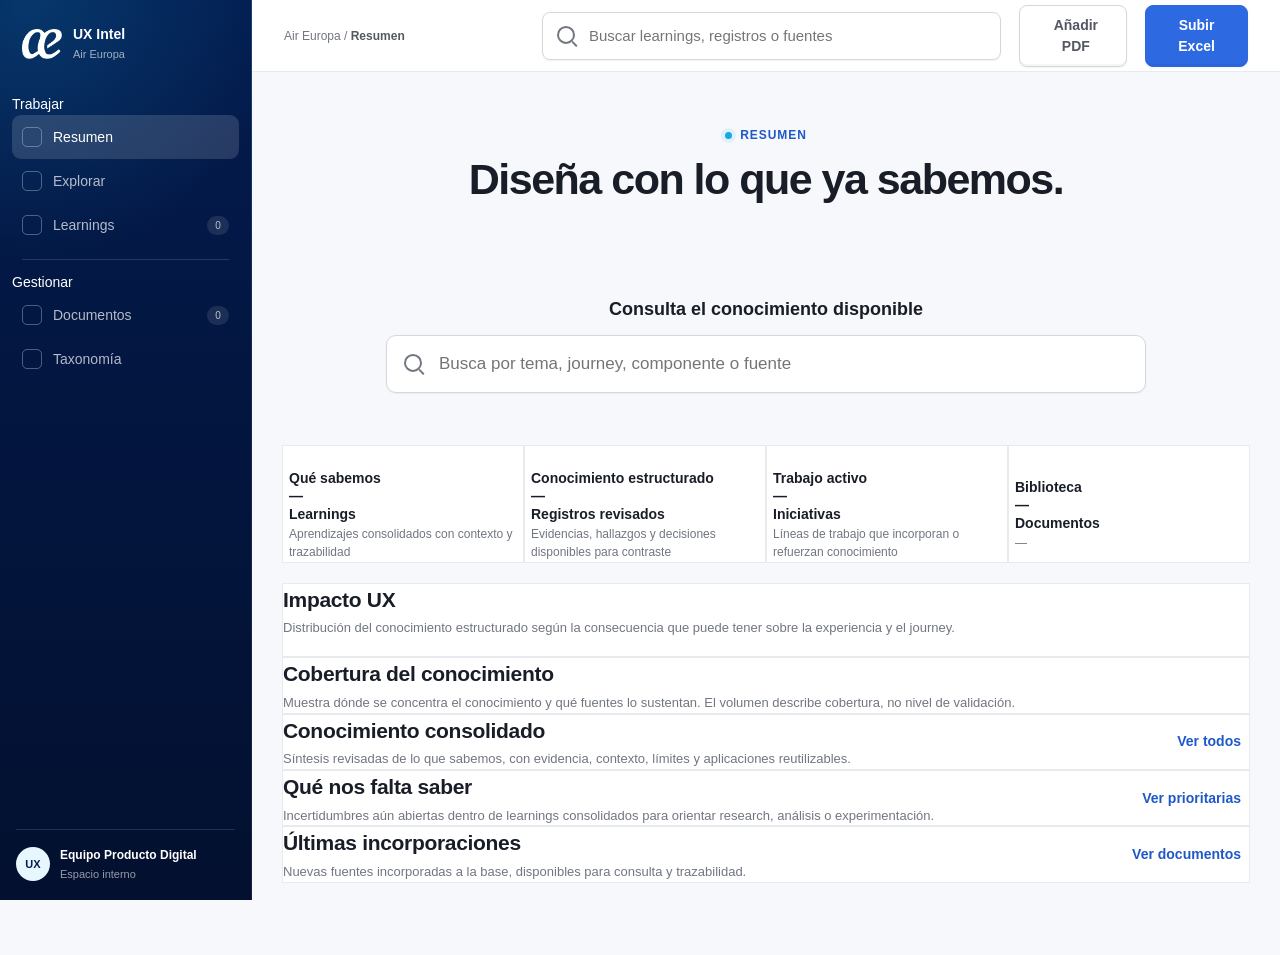
==== commit dd8530f6: "Sync UX Intelligence index to v6-184" ====
--- a/index.html
+++ b/index.html
@@ -1,5 +1,5 @@
 <!doctype html>
-<html lang="es" data-build="2026-10-26-v6-159-home-component-export-integrity">
+<html lang="es" data-build="2026-10-27-v6-184-strict-learning-taxonomy">
 <head>
   <meta charset="utf-8">
   <meta name="viewport" content="width=device-width, initial-scale=1, viewport-fit=cover">
@@ -997,4003 +997,8 @@
   .ux-explore-results-head strong{
     align-self:center;
     color:var(--text-secondary);
-    font-size:13px;    white-space:nowrap
-  ;}
-  .uxs-result{
-    display:grid;
-    grid-template-columns:minmax(0,1fr) auto;
-
-    border-bottom:1px solid var(--border-secondary);
-    cursor:pointer
-  ;}
-  .uxs-result.is-transversal{
-    box-shadow:none
-  ;}
-  .uxs-result:last-child{border-bottom:0;}
-  .uxs-result:hover{background:var(--bg-secondary);}
-  .uxs-result-main{min-width:0;}
-  .uxs-result-labels{
-    display:flex;
-    flex-wrap:wrap;
-    align-items:center;
-    }
-  .uxs-result-type{
-    display:inline-flex;
-    align-items:center;
-    min-height:22px;
-    padding:3px 8px;
-    border:1px solid var(--ae-brand-100);
-    border-radius:999px;
-    color:var(--ae-brand-700);
-    background:var(--ae-brand-50);
-    font-size:10px;
-    font-weight:750;
-    letter-spacing:.055em;
-    text-transform:uppercase
-  ;}
-  .uxs-result-line, .uxs-scope-tag{
-    display:inline-flex;
-    align-items:center;
-    min-height:22px;
-    padding:3px 8px;
-    border:1px solid var(--border-secondary);
-    border-radius:999px;
-    color:var(--text-secondary);
-    background:var(--bg-secondary);
-    font-size:10px;
-    font-weight:650
-  ;}
-  .uxs-scope-tag{
-    border-color:var(--ae-brand-100);
-    color:var(--ae-brand-700);
-    background:var(--ae-brand-50)
-  ;}
-  
-  .uxs-result-evidence{
-    margin:0 0 9px;
-    color:var(--text-secondary);
     font-size:13px;
-    }
-  
-  .uxs-result-side{
-    display:flex;
-    flex-direction:column;
-    align-items:flex-end;
-    
-    gap:8px
-  ;}
-  .uxs-duplicate{
-    padding:4px 8px;
-    border-radius:999px;
-    color:var(--warning);
-    background:var(--warning-bg);
-    font-size:11px;
-    font-weight:650
-  ;}
-
-  
-
-  
-
-  
-  .uxs-empty{padding:40px 20px;text-align:center;color:var(--text-muted);}
-  .ux-explore-initiative-filter{display:grid;grid-template-columns:minmax(220px,360px) minmax(0,1fr);gap:16px;align-items:end;margin-bottom:16px;padding-bottom:16px;border-bottom:1px solid var(--border-secondary);}
-  .ux-explore-initiative-filter label{min-width:0;}
-  .ux-explore-initiative-note{align-self:center;color:var(--text-muted);font-size:12px;line-height:1.45;}
-  @media(max-width:980px){
-    .ux-explore-primary,.ux-explore-secondary{grid-template-columns:repeat(2,minmax(0,1fr))}
-  }
-  @media(max-width:700px){
-    .ux-explore-initiative-filter{grid-template-columns:1fr;gap:8px}
-    .ux-explore-primary,.ux-explore-secondary{grid-template-columns:1fr}
-    .ux-explore-toolbar{align-items:stretch;flex-direction:column}
-    .ux-explore-toolbar .ux-explore-sort{margin-left:0;width:100%}
-    .uxs-result{grid-template-columns:1fr}
-    .uxs-result-side{align-items:flex-start}
-  }
-
-  #uxs-active-filters .uxs-filter-chip{cursor:pointer;font:inherit;}
-  #uxs-active-filters .uxs-filter-chip:hover{background:var(--ae-brand-100);}
-
-  :root{
-    --ux-card-radius:14px;
-    --ux-shadow-soft:0 1px 2px rgba(10,13,18,.04),0 8px 22px rgba(10,13,18,.035);
-    --ux-blue-soft:#eef4ff;
-    --ux-blue-border:#cfdcff;
-    --ux-amber-soft:#fff7ed;
-    --ux-amber-border:#fed7aa;
-    --ux-green-soft:#ecfdf3;
-    --ux-green-border:#abefc6;
-  }
-  body{background:#f7f8fb;}
-  .content{padding-top:36px;}
-  .topbar{height:70px;padding-inline:28px;box-shadow:0 1px 0 rgba(10,13,18,.02);}
-  .breadcrumb{font-weight:500;}
-  .nav-section{padding-inline:10px;}
-  .nav-group-label{padding:8px 10px 5px;font-size:10px;letter-spacing:.13em;color:rgba(255,255,255,.48);}
-  .nav-button{min-height:46px;padding:10px 12px;border-radius:10px;font-size:14px;font-weight:550;}
-  .nav-icon{border:0;border-radius:0;background:transparent;}
-  .nav-icon img{filter:brightness(0) invert(1);opacity:.58;}
-  .nav-button:hover .nav-icon img,.nav-button.active .nav-icon img{opacity:1;}
-  .nav-button.active{background:rgba(255,255,255,.13);box-shadow:inset 0 0 0 1px rgba(255,255,255,.035);}
-  .topbar-cta{padding-inline:15px;}
-  
-  .action-button .button-icon{filter:brightness(0) invert(1);}
-  
-  select,.filter-select,.ux-explore-controls select{
-    appearance:none;
-    background-image:url("assets/icons/chevron-down.svg");
-    background-repeat:no-repeat;
-    background-position:right 13px center;
-    background-size:14px;
-    padding-right:38px !important;
-  }
-  .compact-head{margin-bottom:26px;}
-  .compact-head h1{font-size:34px;max-width:900px;}
-  .compact-head p{font-size:15px;}
-  .ux-base-summary,.ux-home-grid,.ux-home-areas{max-width:none;}
-  .ux-base-summary{gap:16px;margin-bottom:22px;}
-  .ux-base-stat{position:relative;min-height:136px;padding:54px 20px 18px;border-radius:var(--ux-card-radius);box-shadow:var(--ux-shadow-soft);overflow:hidden;}
-  .ux-base-stat::before{content:"";position:absolute;left:20px;top:18px;width:30px;height:30px;border:1px solid var(--border-secondary);border-radius:8px;background:#fff center/18px no-repeat;box-shadow:var(--shadow-xs);}
-  .ux-base-stat:nth-child(1)::before{background-image:url("assets/icons/rows-01.svg");}
-  .ux-base-stat:nth-child(2)::before{background-image:url("assets/icons/check-done-01.svg");}
-  .ux-base-stat:nth-child(3)::before{background-image:url("assets/icons/folder.svg");}
-  .ux-base-stat:nth-child(4)::before{background-image:url("assets/icons/bar-chart-square-02.svg");}
-  .ux-base-stat strong{font-size:30px;letter-spacing:-.03em;}
-  .ux-base-stat span{margin-top:7px;font-size:13px;}
-  .ux-base-stat small{margin-top:3px;}
-  
-  .ux-home-panel{padding:22px;}
-  
-  .ux-home-panel-head h2{font-size:17px;}
-
-  
-
-  
-
-  
-  .ux-library-icon.is-excel{color:var(--ae-brand-700);background:var(--ux-blue-soft);}
-  .ux-library-icon.is-pdf{color:var(--text-secondary);background:var(--neutral-bg);}
-
-  
-
-  .ux-explore-controls,.ux-explore-results,.filter-system,.table-shell{border-radius:var(--ux-card-radius);box-shadow:var(--ux-shadow-soft);}
-  .ux-explore-controls{padding:20px;}
-
-  .uxs-result{transition:background .15s ease;}
-
-  .uxs-result-evidence{max-width:1050px;line-height:1.58;}
-  .uxs-result-type,.uxs-result-line,.uxs-scope-tag{min-height:23px;padding:3px 8px;border-radius:999px;font-size:10px;}
-  .uxs-result-type.is-insight{color:var(--ae-brand-700);border-color:var(--ux-blue-border);background:var(--ux-blue-soft);}
-  .uxs-result-type.is-evidence{color:var(--text-secondary);border-color:var(--border-secondary);background:#f8f9fb;}
-  .uxs-result-type.is-attention{color:var(--warning);border-color:var(--ux-amber-border);background:var(--ux-amber-soft);}
-  .uxs-result-type.is-success{color:var(--success);border-color:var(--ux-green-border);background:var(--ux-green-soft);}
-  
-  .view-link{min-height:34px;padding:6px 4px 6px 10px;border:0;border-radius:7px;color:var(--ae-brand-700);background:transparent;font-weight:700;cursor:pointer;white-space:nowrap;}
-  .view-link::after{content:"→";display:inline-block;margin-left:9px;transition:transform .15s ease;}
-  .uxs-result:hover .view-link::after{transform:translateX(3px);}
-  .data-table th{padding-top:13px;padding-bottom:13px;}
-  .data-table td{padding-top:16px;padding-bottom:16px;}
-  .data-table tbody tr:hover{background:#fafbff;}
-  .document-table td:first-child strong{font-size:13px;letter-spacing:.005em;}
-  .status-badge{border-radius:999px;padding:4px 9px;font-weight:700;}
-  .drawer{box-shadow:-18px 0 52px rgba(10,13,18,.18);}
-  .drawer-header{background:#fff;}
-  
-  .drawer-file-name{margin:0;color:var(--text-muted);font-size:13px;line-height:1.5;}
-  .drawer-tags{margin-top:14px;}
-  
-  .drawer-section{max-width:none;}
-  .drawer-section h3{letter-spacing:-.005em;}
-  
-  .drawer-close{width:40px;height:40px;top:18px;right:18px;border-radius:9px;font-size:20px;box-shadow:none;}
-  .document-drawer-meta{display:grid;grid-template-columns:repeat(2,minmax(0,1fr));gap:0;border:1px solid var(--border-secondary);overflow:hidden;}
-  .document-drawer-meta>div{min-width:0;border-right:1px solid var(--border-secondary);border-bottom:1px solid var(--border-secondary);}
-  .document-drawer-meta>div:nth-child(2n){border-right:0;}
-  .document-drawer-meta>div:nth-last-child(-n/**/+2){border-bottom:0;}
-  .document-drawer-meta>div:last-child:nth-child(odd){grid-column:1/-1;border-right:0;}
-  .document-drawer-meta span,.document-drawer-meta strong{display:block;}
-  .document-drawer-meta span{margin-bottom:3px;color:var(--text-muted);font-size:10px;font-weight:700;letter-spacing:.045em;text-transform:uppercase;}
-  .document-drawer-meta strong{overflow-wrap:anywhere;color:var(--text-primary);font-size:13px;line-height:1.4;}
-  .drawer-section-emphasis{padding:18px;border:1px solid var(--border-secondary);border-radius:11px;background:#fbfbfc;}
-  .import-summary{display:flex;align-items:baseline;gap:8px;}
-  .import-summary strong{letter-spacing:-.03em;}
-  .import-summary span{color:var(--text-secondary);font-size:13px;}
-
-  .excel-register-list .relation-row{border-bottom:1px solid var(--border-secondary);}
-  .excel-register-list .relation-row:first-child{padding-top:0;}
-  .excel-register-list .relation-row:last-child{border-bottom:0;}
-  .excel-register-list .relation-copy strong{font-size:13px;line-height:1.45;}
-  .excel-register-list .relation-copy span{margin-top:4px;color:var(--text-muted);font-size:11px;line-height:1.45;}
-  .drawer-footer{position:sticky;bottom:0;z-index:3;display:flex;justify-content:flex-end;gap:10px;margin:34px -38px -92px;padding:14px 38px 18px;border-top:1px solid var(--border-secondary);background:rgba(255,255,255,.96);backdrop-filter:blur(10px);}
-
-  
-
-  
-  .drawer-kicker>.uxs-result-type{letter-spacing:.055em;}
-  .taxonomy-layout,.taxonomy-controlled{border-radius:var(--ux-card-radius);}
-  @media(max-width:900px){.document-drawer-meta{grid-template-columns:1fr}.document-drawer-meta>div{border-right:0}.document-drawer-meta>div:nth-last-child(-n/**/+2){border-bottom:1px solid var(--border-secondary)}.document-drawer-meta>div:last-child{border-bottom:0}}
-  @media(max-width:700px){.uxs-result{gap:14px}.uxs-result-side{min-width:0;padding-top:0}.drawer-footer{margin-inline:-20px;padding-inline:20px}}
-
-  :root{
-    --ux-focus-ring:rgba(45,105,225,.14);
-    --ux-hover-bg:#f9fafb;
-    --ux-selected-bg:#eef4ff;
-    --ux-selected-bg-border:#b9cdfd;
-    --ux-card-shadow:0 1px 2px rgba(10,13,18,.035),0 6px 18px rgba(10,13,18,.025);
-  }
-  /* Inputs and controls: Air Europa UI Kit-inspired proportions and states. */
-  input[type="text"],select,.filter-select,.ux-explore-controls select{
-    min-height:44px;border:1px solid var(--border-primary);border-radius:8px;background-color:#fff;color:var(--text-primary);box-shadow:0 1px 2px rgba(10,13,18,.04);
-  }
-  input[type="text"]:hover,select:hover,.filter-select:hover,.ux-explore-controls select:hover{border-color:#b7bac1;}
-  input[type="text"]:focus,select:focus,.filter-select:focus,.ux-explore-controls select:focus{border-color:var(--ae-brand-600);box-shadow:0 0 0 4px var(--ux-focus-ring);outline:0;}
-  .global-search input,.overview-search-field input{appearance:none;-webkit-appearance:none;}
-  .global-search input::-webkit-search-cancel-button,.overview-search-field input::-webkit-search-cancel-button{display:none;-webkit-appearance:none;}
-  .search-icon{width:17px;height:17px;left:16px;border-width:1.8px;}
-  .search-clear{right:8px;width:32px;height:32px;font-size:20px;}
-  .overview-search-field input{padding-right:48px;}
-
-  /* Search dropdown / combobox surface. */
-  .search-popover,.overview-search-results{max-height:380px;border:1px solid var(--border-primary);border-radius:10px;box-shadow:0 12px 28px rgba(10,13,18,.12);padding:6px 0;overflow:auto;}
-  .search-popover{top:52px;}
-  .search-group{padding:10px 14px 6px;color:var(--text-muted);font-size:11px;font-weight:700;letter-spacing:.06em;}
-  .search-result{border-radius:0;}
-  .search-result:hover,.search-result:focus-visible{background:var(--ux-selected-bg);outline:0;}
-  .search-result strong{font-size:14px;line-height:1.35;}
-  .search-result span{font-size:12px;}
-
-  /* Buttons / icons: consistent 20px icon box and optical centering. */
-  .topbar-cta{gap:8px;min-height:40px;height:40px;padding:8px 14px;line-height:20px;}
-  .button-icon{display:block;width:20px;height:20px;flex:0 0 20px;object-fit:contain;object-position:center;}
-  .secondary-button .button-icon{opacity:.78;}
-  .action-button .button-icon{opacity:1;}
-  .nav-icon{display:flex;align-items:center;justify-content:center;width:20px;height:20px;flex:0 0 20px;}
-  .nav-icon img{display:block;width:18px;height:18px;object-fit:contain;object-position:center;}
-
-  /* Home: operational, not decorative. */
-  .ux-home-recent,.ux-home-areas{margin-top:18px;}
-  .ux-home-panel{border-radius:12px;box-shadow:var(--ux-card-shadow);}
-  .ux-home-panel-head{align-items:flex-start;margin-bottom:14px;}
-  .ux-home-recent-list{display:grid;}
-  .ux-home-recent-row{display:grid;grid-template-columns:40px minmax(0,1fr) 110px 52px;gap:12px;align-items:center;width:100%;min-height:68px;padding:12px 0;border:0;border-top:1px solid var(--border-secondary);background:transparent;text-align:left;cursor:pointer;}
-  .ux-home-recent-row:first-child{border-top:0;}
-  .ux-home-recent-row:hover .ux-home-recent-copy strong{color:var(--ae-brand-700);}
-  .ux-home-file-kind{width:36px;height:36px;display:grid;place-items:center;font-size:10px;font-weight:800;}
-  .ux-home-file-kind.is-excel{color:var(--ae-brand-700);}
-  .ux-home-file-kind.is-pdf{color:var(--text-secondary);background:var(--neutral-bg);}
-  .ux-home-recent-copy{min-width:0;}
-  .ux-home-recent-copy strong,.ux-home-recent-copy small{display:block;overflow:hidden;text-overflow:ellipsis;white-space:nowrap;}
-  .ux-home-recent-copy strong{color:var(--text-primary);font-size:14px;font-weight:650;}
-  .ux-home-recent-copy small{margin-top:3px;color:var(--text-muted);font-size:12px;}
-  .ux-home-recent-date{color:var(--text-muted);font-size:12px;white-space:nowrap;text-align:right;}
-
-  /* Explore: less badge noise, stronger reading hierarchy. */
-  .uxs-result{gap:56px;padding:22px 24px;}
-  .uxs-result-labels{gap:7px;}
-  .uxs-result h3{margin:9px 0 8px;font-size:15px;line-height:1.45;}
-  
-  .uxs-result-line-meta{display:flex;flex-wrap:wrap;gap:7px;margin:8px 0 0;color:var(--text-secondary);font-size:12px;line-height:1.45;}
-  .uxs-result-line-meta strong{color:var(--text-primary);font-weight:650;}
-  .uxs-result-line-meta span{color:var(--ae-brand-700);font-weight:550;}
-  .uxs-result-side{min-width:150px;padding-top:8px;}
-  .view-link{padding-left:12px;}
-
-  /* Insight drawer: one visual system, with evidence as the only emphasized section. */
-  .drawer{width:min(700px,100vw);}
-  .drawer-header{padding:32px 72px 24px 36px;}
-  .drawer-header h2{margin:10px 0 0;font-size:27px;line-height:1.25;}
-  .drawer-kicker{gap:7px;}
-  .drawer-body{padding:4px 36px 90px;}
-  .drawer-section{margin-top:28px;}
-  .drawer-section h3{margin-bottom:9px;font-size:14px;font-weight:700;}
-  .drawer-section p{max-width:none;color:var(--text-secondary);font-size:14px;line-height:1.65;}
-  .drawer-section-primary{padding-left:14px;border-left:2px solid var(--ae-brand-600);}
-  .drawer-section-opportunity,.drawer-section-question,.drawer-section-emphasis{padding:0;border:0;border-radius:0;background:transparent;}
-  
-  .insight-drawer-meta{display:grid;grid-template-columns:repeat(2,minmax(0,1fr));gap:12px 22px;margin-top:20px;padding-top:18px;border-top:1px solid var(--border-secondary);}
-  .insight-drawer-meta div{min-width:0;}
-  .insight-drawer-meta span,.insight-drawer-meta strong{display:block;}
-  .insight-drawer-meta span{margin-bottom:3px;color:var(--text-muted);font-size:11px;font-weight:600;}
-  .insight-drawer-meta strong{overflow-wrap:anywhere;color:var(--text-secondary);font-size:13px;font-weight:550;line-height:1.45;}
-  .drawer-footer{margin-left:-36px;margin-right:-36px;padding-left:36px;padding-right:36px;}
-
-  /* Document drawers: same anatomy for PDF and Excel. */
-  .document-drawer-meta{margin-top:18px;border-radius:10px;background:#fff;}
-  .document-drawer-meta>div{padding:11px 13px;}
-  .drawer-file-name{margin-top:6px;}
-  .import-summary strong{font-size:26px;}
-
-  .excel-register-list .relation-row{padding:13px 0;}
-
-  /* Tables: Untitled-like divider table, restrained hover and clear actions. */
-  .table-shell{border-radius:12px;box-shadow:var(--ux-card-shadow);}
-  .data-table th{height:44px;padding:12px 16px;background:#fff;color:var(--text-muted);font-size:11px;font-weight:650;letter-spacing:.035em;text-transform:none;}
-  .data-table td{height:72px;padding:14px 16px;}
-  .data-table tbody tr{transition:background .12s ease;}
-  .data-table tbody tr:hover td{background:var(--ux-hover-bg);}
-  .document-table tbody tr[data-doc-open]{cursor:pointer;}
-  .document-table tbody tr[data-doc-open]:focus-visible td{background:var(--ux-selected-bg);}
-  .icon-button{display:inline-grid;place-items:center;width:36px;height:36px;border-radius:8px;}
-  .action-menu{width:190px;padding:6px;border-color:var(--border-primary);border-radius:9px;box-shadow:0 12px 28px rgba(10,13,18,.14);}
-  .action-menu button{min-height:38px;padding:8px 10px;border-radius:7px;font-size:13px;}
-  .action-menu button:hover{background:var(--ux-selected-bg);}
-
-  @media(max-width:760px){
-    .ux-home-recent-row{grid-template-columns:38px minmax(0,1fr);gap:10px}.ux-home-recent-date,.ux-home-recent-action{grid-column:2;text-align:left}.insight-drawer-meta{grid-template-columns:1fr}
-  }
-
-  /* Design-system select / dropdown surface. Native selects remain the data model; this layer renders the AE UI Kit interaction. */
-  .ds-native-select{display:none!important;}
-  .ds-select{position:relative;width:100%;min-width:0;}
-  
-  .ds-select-trigger{box-sizing:border-box;display:flex;align-items:center;justify-content:space-between;gap:10px;width:100%;height:44px;padding:0 12px;border:1px solid var(--border-primary);border-radius:8px;background:#fff;box-shadow:0 1px 2px rgba(10,13,18,.04);color:var(--text-primary);font:inherit;font-size:14px;font-weight:500;line-height:20px;text-align:left;cursor:pointer;transition:border-color .12s ease,box-shadow .12s ease,background .12s ease;}
-  .ds-select-trigger:hover{border-color:#b7bac1;}
-  .ds-select-trigger:focus-visible,.ds-select.is-open .ds-select-trigger{border-color:var(--ae-brand-600);box-shadow:0 0 0 4px var(--ux-focus-ring);outline:0;}
-  .ds-select-trigger[aria-disabled="true"]{cursor:not-allowed;background:var(--neutral-bg);color:var(--text-muted);}
-  .ds-select-value{min-width:0;overflow:hidden;text-overflow:ellipsis;white-space:nowrap;}
-  .ds-select-chevron{width:16px;height:16px;flex:0 0 16px;background:url("assets/icons/chevron-down.svg") center/14px 14px no-repeat;opacity:.68;transition:transform .14s ease;}
-  .ds-select.is-open .ds-select-chevron{transform:rotate(180deg);}
-  .ds-select-menu{position:absolute;top:calc(100% + 6px);left:0;right:0;display:none;max-height:280px;margin:0;padding:6px;overflow:auto;border:1px solid var(--border-primary);border-radius:10px;background:#fff;box-shadow:0 12px 28px rgba(10,13,18,.12);}
-  .ds-select.is-open .ds-select-menu{display:block;}
-  .ds-select-option{box-sizing:border-box;display:flex;align-items:center;justify-content:space-between;gap:12px;min-height:40px;padding:9px 10px;border-radius:7px;color:var(--text-secondary);font-size:14px;font-weight:500;line-height:20px;cursor:pointer;outline:0;}
-  .ds-select-option:hover,.ds-select-option:focus-visible{background:var(--ux-hover-bg);color:var(--text-primary);}
-  .ds-select-option.is-selected{background:var(--ux-selected-bg);color:var(--ae-brand-700);font-weight:600;}
-  .ds-select-option.is-selected::after{content:"✓";color:var(--ae-brand-700);font-size:14px;font-weight:700;}
-  .ds-select-option.is-disabled{cursor:not-allowed;opacity:.45;background:transparent;color:var(--text-muted);}
-  .ux-explore-controls label>.ds-select{margin:0;}
-  .filter-grid label>.ds-select,.document-filters label>.ds-select{margin-top:6px;}
-  @media(max-width:700px){.ds-select-menu{max-height:240px}}
-
-  #overview .simple-base-head{margin-bottom:22px;}
-  
-  #overview .ux-base-summary{grid-template-columns:repeat(4,minmax(0,1fr));margin:0 0 18px;max-width:none;}
-  
-  #overview .ux-base-stat::before{display:none!important;}
-
-  #overview .ux-base-stat>span:not(.ux-base-stat-label){margin-top:9px;color:var(--text-primary);font-size:14px;font-weight:700;}
-
-  #overview .ux-dashboard-grid{display:grid;grid-template-columns:minmax(0,1.55fr) minmax(330px,.85fr);gap:18px;margin:0 0 18px;}
-  #overview .ux-dashboard-side{display:grid;align-content:start;gap:18px;min-width:0;}
-  #overview .ux-home-panel{padding:22px 24px;border:1px solid var(--border-secondary);border-radius:12px;background:#fff;box-shadow:0 1px 2px rgba(10,13,18,.04);}
-  #overview .ux-home-panel-head{align-items:flex-start;margin-bottom:12px;}
-  #overview .ux-home-panel-head h2{font-size:17px;line-height:1.3;}
-  #overview .ux-home-panel-head p{max-width:620px;margin-top:4px;font-size:13px;line-height:1.45;}
-
-  #overview .ux-product-coverage-list{display:grid;margin-top:4px;}
-  #overview .ux-product-coverage-row{display:grid;grid-template-columns:minmax(0,1fr) 82px 70px 78px;gap:16px;align-items:center;width:100%;min-height:74px;padding:14px 0;border:0;border-top:1px solid var(--border-secondary);background:transparent;text-align:left;cursor:pointer;}
-  #overview .ux-product-coverage-row:first-child{border-top:0;}
-  #overview .ux-product-coverage-row:hover{background:#fafbfe;}
-  #overview .ux-product-coverage-main,#overview .ux-product-coverage-metric{min-width:0;}
-  #overview .ux-product-coverage-main strong,#overview .ux-product-coverage-main small,#overview .ux-product-coverage-metric strong,#overview .ux-product-coverage-metric small{display:block;}
-  #overview .ux-product-coverage-main strong{color:var(--text-primary);font-size:15px;font-weight:700;}
-  #overview .ux-product-coverage-main small{margin-top:4px;color:var(--text-muted);font-size:12px;}
-  #overview .ux-product-coverage-metric strong{color:var(--text-primary);font-size:18px;line-height:1.1;}
-  #overview .ux-product-coverage-metric small{margin-top:3px;color:var(--text-muted);font-size:11px;}
-  #overview .ux-product-coverage-action{justify-self:end;color:var(--ae-brand-700);font-size:12px;font-weight:700;white-space:nowrap;}
-
-  #overview .ux-home-recent{margin-top:0;}
-  #overview .ux-home-recent-list{display:grid;}
-  #overview .ux-home-recent-row{gap:11px;padding:10px 0;}
-  #overview .ux-home-file-kind{width:34px;height:34px;border-radius:8px;}
-  #overview .ux-home-recent-copy strong{font-size:13px;}
-  #overview .ux-home-recent-copy small{font-size:11px;}
-  #overview .ux-home-recent-date{font-size:11px;}
-  #overview .ux-home-recent-action{display:none;}
-
-  #overview .ux-home-confidence-list{display:grid;gap:10px;margin-top:4px;}
-  #overview .ux-home-confidence-list>div{display:grid;grid-template-columns:9px 1fr auto;gap:9px;align-items:center;min-height:28px;color:var(--text-secondary);font-size:13px;}
-  #overview .ux-home-confidence-list strong{color:var(--text-primary);}
-  #overview .ux-confidence-dot{width:9px;height:9px;border-radius:50%;}
-  #overview .ux-confidence-dot.is-high{background:#17a673;}
-  #overview .ux-confidence-dot.is-medium{background:#d99a1f;}
-  #overview .ux-confidence-dot.is-low{background:#d55757;}
-  #overview .ux-home-confidence-note{margin:14px 0 0;padding-top:12px;border-top:1px solid var(--border-secondary);color:var(--text-muted);font-size:11px;line-height:1.45;}
-
-  #overview .ux-home-areas{max-width:none;margin:0;}
-  #overview .ux-home-area-list{display:grid;}
-  #overview .ux-home-area-row{display:grid;grid-template-columns:minmax(0,1fr) auto auto;gap:18px;align-items:center;min-height:68px;padding:13px 0;border-top:1px solid var(--border-secondary);}
-  #overview .ux-home-area-row:first-child{border-top:0;}
-  #overview .ux-home-area-copy{min-width:0;}
-  #overview .ux-home-area-copy strong,#overview .ux-home-area-copy small{display:block;}
-  #overview .ux-home-area-copy strong{overflow:hidden;color:var(--text-primary);font-size:14px;font-weight:700;text-overflow:ellipsis;white-space:nowrap;}
-  #overview .ux-home-area-copy small{margin-top:4px;color:var(--text-muted);font-size:11px;}
-  #overview .ux-home-area-row b{color:var(--text-secondary);font-size:12px;font-weight:700;white-space:nowrap;}
-
-  @media(max-width:1050px){
-    #overview .ux-base-summary{grid-template-columns:repeat(2,minmax(0,1fr))}
-    #overview .ux-dashboard-grid{grid-template-columns:1fr}
-  }
-  @media(max-width:680px){
-    #overview .ux-base-summary{grid-template-columns:1fr}
-    #overview .ux-product-coverage-row{grid-template-columns:minmax(0,1fr) auto auto}
-    #overview .ux-product-coverage-action{grid-column:1/-1;justify-self:start}
-    #overview .ux-home-area-row{grid-template-columns:1fr}
-    #overview .ux-home-area-row b,#overview .ux-home-area-row button{justify-self:start}
-    #overview .ux-home-recent-row{grid-template-columns:36px minmax(0,1fr)}
-    #overview .ux-home-recent-date{grid-column:2;text-align:left}
-  }
-
-.no-wrap{white-space:nowrap;}
-.overview-search-results{top:calc(100% + 8px)!important;}
-
-/* Home / dashboard */
-#overview .ux-dashboard-primary{grid-template-columns:minmax(0,1.55fr) minmax(300px,.65fr);gap:18px;margin-top:18px;align-items:start;}
-#overview .ux-dashboard-charts{grid-template-columns:minmax(0,1.55fr) minmax(300px,.65fr);gap:18px;margin-top:18px;}
-#overview .ux-home-recent-large{min-height:338px;}
-#overview .ux-home-coverage-summary{display:flex;flex-direction:column;}
-#overview .ux-card-footer-action{align-self:flex-start;margin-top:18px;}
-#overview .ux-coverage-summary-grid{display:grid;grid-template-columns:repeat(2,minmax(0,1fr));gap:0;margin-top:4px;border-block:1px solid var(--border-secondary);}
-#overview .ux-coverage-summary-grid>div{min-height:94px;padding:18px 14px 16px 0;}
-#overview .ux-coverage-summary-grid>div:nth-child(even){padding-left:18px;border-left:1px solid var(--border-secondary);}
-#overview .ux-coverage-summary-grid>div:nth-child(-n/**/+2){border-bottom:1px solid var(--border-secondary);}
-#overview .ux-coverage-summary-grid strong,#overview .ux-coverage-summary-grid span{display:block;}
-#overview .ux-coverage-summary-grid strong{color:var(--text-primary);font-size:25px;line-height:1;font-weight:740;}
-#overview .ux-coverage-summary-grid span{margin-top:7px;color:var(--text-muted);font-size:12px;line-height:1.35;}
-#overview .ux-home-recent-row{grid-template-columns:38px minmax(0,1fr) 76px;min-height:62px;}
-#overview .ux-home-recent-date{text-align:right;}
-#overview .ux-coverage-chart{display:grid;margin-top:4px;}
-#overview .ux-coverage-chart-row{display:grid;grid-template-columns:minmax(150px,210px) minmax(140px,1fr) 44px;gap:16px;align-items:center;min-height:62px;padding:12px 0;border:0;border-top:1px solid var(--border-secondary);background:transparent;text-align:left;cursor:pointer;}
-#overview .ux-coverage-chart-row:first-child{border-top:0;}
-#overview .ux-coverage-chart-row:hover .ux-coverage-chart-label strong{color:var(--ae-brand-700);}
-#overview .ux-coverage-chart-label strong,#overview .ux-coverage-chart-label small{display:block;min-width:0;}
-#overview .ux-coverage-chart-label strong{font-size:13px;color:var(--text-primary);}
-#overview .ux-coverage-chart-label small{margin-top:3px;color:var(--text-muted);font-size:11px;}
-#overview .ux-coverage-chart-track{height:10px;overflow:hidden;border-radius:999px;background:#eef1f5;}
-#overview .ux-coverage-chart-track i{display:block;height:100%;border-radius:inherit;background:linear-gradient(90deg,#2d69e1,#5f8ff0);}
-#overview .ux-coverage-chart-value{color:var(--text-secondary);font-size:13px;text-align:right;}
-#overview .ux-impact-stack{display:flex;overflow:hidden;border-radius:999px;background:#eef1f5;}
-#overview .ux-impact-stack span{min-width:3px;}
-#overview .ux-impact-stack .is-high,#overview .ux-impact-legend i.is-high{background:#d92d20;}
-#overview .ux-impact-stack .is-medium,#overview .ux-impact-legend i.is-medium{background:#f79009;}
-#overview .ux-impact-stack .is-low,#overview .ux-impact-legend i.is-low{background:#667085;}
-#overview .ux-impact-legend{display:grid;}
-#overview .ux-impact-legend>div{display:grid;grid-template-columns:10px 1fr auto;gap:10px;align-items:center;color:var(--text-secondary);}
-#overview .ux-impact-legend i{border-radius:50%;}
-#overview .ux-impact-legend strong{color:var(--text-primary);}
-#overview .ux-home-impact-note{color:var(--text-muted);line-height:1.45;}
-#overview .ux-impact-empty{padding-top:4px;}
-#overview .ux-impact-empty-track{height:12px;margin:8px 0 22px;border-radius:999px;background:#eef1f5;}
-#overview .ux-impact-empty strong{display:block;color:var(--text-primary);font-size:14px;}
-#overview .ux-impact-empty p{margin:7px 0 0;color:var(--text-muted);font-size:12px;line-height:1.55;}
-
-/* Semantic Impacto UX */
-.status-badge.impact-high,.uxs-result-impact.impact-high{color:#b42318;background:#fef3f2;border-color:#fecdca;}
-.status-badge.impact-medium,.uxs-result-impact.impact-medium{color:#b54708;background:#fffaeb;border-color:#fedf89;}
-.status-badge.impact-low,.uxs-result-impact.impact-low{color:#475467;background:#f2f4f7;border-color:#d0d5dd;}
-.status-badge.impact-unknown{color:var(--text-secondary);background:#f9fafb;border-color:#e9eaeb;}
-.uxs-result-impact{display:flex;align-items:center;gap:8px;margin:9px 0 0;color:var(--text-secondary);font-size:12px;}
-.uxs-result-impact strong{color:inherit;font-size:11px;text-transform:uppercase;letter-spacing:.035em;}
-.uxs-result-impact span{font-weight:650;}
-.drawer-section-impact{padding-top:0;}
-.drawer-section-impact p{margin-top:8px;}
-
-/* Keep design-system dropdowns above their containers without clipping. */
-.filter-system,.ux-explore-controls,.taxonomy-layout,.taxonomy-detail,.taxonomy-resolver,.overview-search{overflow:visible;}
-.ds-select.is-open{z-index:250;}
-.ds-select-menu{z-index:260;}
-
-@media(max-width:980px){
-  #overview .ux-dashboard-primary,#overview .ux-dashboard-charts{grid-template-columns:1fr}
-  #overview .ux-home-recent-large,#overview .ux-home-coverage-summary{min-height:0}
-}
-@media(max-width:640px){
-  #overview .ux-coverage-summary-grid{grid-template-columns:1fr}
-  #overview .ux-coverage-summary-grid>div,#overview .ux-coverage-summary-grid>div:nth-child(even){padding:14px 0;border-left:0;border-bottom:1px solid var(--border-secondary)}
-  #overview .ux-coverage-summary-grid>div:last-child{border-bottom:0}
-  #overview .ux-coverage-chart-row{grid-template-columns:1fr 42px;gap:8px 12px}
-  #overview .ux-coverage-chart-track{grid-column:1 / -1}
-}
-
-#overview .ux-summary-badge{
-  display:inline-flex!important;align-items:center;width:max-content;min-height:24px;margin-top:10px!important;
-  padding:3px 9px;border:1px solid transparent;border-radius:999px;font-size:11px!important;line-height:16px!important;font-weight:700;
-}
-
-.ux-home-file-kind{background:transparent!important;color:inherit!important;border-radius:0!important;}
-.ux-home-file-kind img{display:block;object-fit:contain;object-position:center;}
-.ux-home-file-kind.is-pdf{width:40px!important;height:40px!important;}
-.ux-home-file-kind.is-pdf img{width:40px;height:40px;}
-.ux-home-file-kind.is-excel{width:36px!important;height:36px!important;border:1px solid #d9e3ff;border-radius:8px!important;background:#f7f9ff!important;}
-.ux-home-file-kind.is-excel img{width:20px;height:20px;filter:none;}
-
-.document-file-cell{display:flex;align-items:center;gap:12px;min-width:0;}
-.document-file-icon{display:grid;place-items:center;flex:0 0 40px;width:40px;height:40px;}
-.document-file-icon img{display:block;object-fit:contain;object-position:center;}
-.document-file-icon.is-pdf img{width:40px;height:40px;}
-.document-file-icon.is-excel{width:36px;height:36px;flex-basis:36px;border:1px solid #d9e3ff;border-radius:8px;background:#f7f9ff;}
-.document-file-icon.is-excel img{width:20px;height:20px;}
-.document-file-copy{display:block;min-width:0;}
-.document-file-copy>strong,.document-file-copy>.sub{display:block;}
-
-/* Glossary begins directly with its first semantic section. */
-.taxonomy-glossary{margin-top:22px;}
-
-@media(max-width:700px){
-  .document-file-icon{display:none}
-  #overview .ux-summary-badge{font-size:10px!important}
-}
-
-:root{--ux-site-max:1500px;--ux-filter-gap:12px;}
-.content{max-width:var(--ux-site-max);}
-#overview{margin:0;}
-
-/* One filter language across Explore, Documents and Learnings. */
-.filter-system,.ux-explore-controls{margin-bottom:20px;}
-.primary-filters,.primary-filters:has(.conditional-filter:not([hidden])),.ux-explore-primary,.secondary-filters,.ux-explore-secondary{
-  display:grid;gap:var(--ux-filter-gap);align-items:end
-;}
-.filter-field,.ux-explore-controls label{min-width:0;}
-.filter-field select,.ux-explore-controls select{width:100%;}
-.secondary-filters,.ux-explore-secondary{justify-content:stretch;margin-top:12px;padding-top:12px;}
-.more-filter-button{align-self:end;min-width:0;width:max-content;}
-.filter-result{grid-column:4;align-self:center;justify-self:end;width:auto;margin:0;text-align:right;}
-.ux-explore-toolbar{margin-top:12px;padding-top:0;}
-#uxs-export{margin-left:auto;}
-#uxs-export-cro{white-space:nowrap;}
-
-/* The dashboard may compose differently, but it follows the same site grid. */
-#overview .ux-dashboard-primary,#overview .ux-dashboard-charts{width:100%;}
-#overview .simple-base-head{max-width:900px;margin-left:auto;margin-right:auto;}
-
-/* Exact UI Kit file icon treatment. */
-.ux-home-file-kind.is-excel,.document-file-icon.is-excel{
-  width:32px!important;height:32px!important;min-width:32px;flex-basis:32px!important;border:0!important;border-radius:0!important;background:transparent!important;}
-.ux-home-file-kind.is-excel img,.document-file-icon.is-excel img{width:32px!important;height:32px!important;object-fit:contain;filter:none!important;}
-
-@media(max-width:1180px){
-  .primary-filters,.primary-filters:has(.conditional-filter:not([hidden])),.ux-explore-primary,.secondary-filters,.ux-explore-secondary{grid-template-columns:repeat(3,minmax(0,1fr))}
-  .filter-result{grid-column:3}
-}
-@media(max-width:820px){
-  .primary-filters,.primary-filters:has(.conditional-filter:not([hidden])),.ux-explore-primary,.secondary-filters,.ux-explore-secondary{grid-template-columns:repeat(2,minmax(0,1fr))}
-  .filter-result{grid-column:2}
-  #overview .overview-search{margin-bottom:44px}
-}
-@media(max-width:560px){
-  .primary-filters,.primary-filters:has(.conditional-filter:not([hidden])),.ux-explore-primary,.secondary-filters,.ux-explore-secondary{grid-template-columns:1fr}
-  .more-filter-button{width:100%}
-  .filter-result{grid-column:1;justify-self:start;text-align:left}
-  .ux-explore-toolbar{flex-wrap:wrap}
-  #uxs-export{margin-left:0}
-  #overview .overview-search{margin-bottom:36px}
-}
-
-#explore .page-head,#learnings .page-head,#sources .page-head{margin-bottom:24px;}
-#explore .two-line-subtitle,#learnings .two-line-subtitle,#sources .two-line-subtitle{
-  display:grid;gap:2px;min-height:50px;max-width:1040px;margin-top:10px;line-height:24px
-;}
-#explore .two-line-subtitle span,#learnings .two-line-subtitle span,#sources .two-line-subtitle span{display:block;}
-
-/* Four-column filter rhythm with deliberate wider fields only where content benefits. */
-.filter-system,.ux-explore-controls{padding:18px 20px;}
-.primary-filters,.primary-filters:has(.conditional-filter:not([hidden])),.ux-explore-primary,.secondary-filters,.ux-explore-secondary{
-  grid-template-columns:repeat(4,minmax(0,1fr));column-gap:16px;row-gap:14px
-;}
-.filter-span-2{grid-column:span 2;}
-.filter-toolbar,.ux-explore-toolbar{
-  margin-top:16px;padding-top:14px;border-top:1px solid var(--border-secondary)
-;}
-
-.ux-explore-toolbar{margin-bottom:0;}
-.ux-explore-secondary,.secondary-filters{margin-top:14px;padding-top:14px;}
-
-/* Give the Home search a genuinely privileged place before dashboard cards begin. */
-
-@media(max-width:1180px){
-  .primary-filters,.primary-filters:has(.conditional-filter:not([hidden])),.ux-explore-primary,.secondary-filters,.ux-explore-secondary{grid-template-columns:repeat(2,minmax(0,1fr))}
-  .filter-span-2{grid-column:span 1}
-  #overview .overview-search{margin-bottom:72px!important}
-}
-@media(max-width:700px){
-  #explore .two-line-subtitle,#learnings .two-line-subtitle,#sources .two-line-subtitle{min-height:0}
-  .primary-filters,.primary-filters:has(.conditional-filter:not([hidden])),.ux-explore-primary,.secondary-filters,.ux-explore-secondary{grid-template-columns:1fr}
-  .filter-toolbar,.ux-explore-toolbar{align-items:stretch;flex-direction:column}
-  .filter-toolbar .more-filter-button,.ux-explore-toolbar .more-filter-button,.ux-explore-toolbar #uxs-export,.ux-explore-toolbar #uxs-export-cro{width:100%}
-  .filter-toolbar .filter-result{margin-left:0;text-align:left}
-  #overview .overview-search{margin-bottom:52px!important}
-}
-
-/* Stable filter action row across Explore, Learnings and Documents. */
-.filter-toolbar,.ux-explore-toolbar{
-  display:flex!important;align-items:center!important;justify-content:space-between!important;gap:16px!important;
-}
-.filter-toolbar .more-filter-button,.ux-explore-toolbar .more-filter-button{
-  flex:0 0 auto!important;width:max-content!important;min-width:max-content!important;max-width:none!important;
-  white-space:nowrap!important;margin:0!important;padding-inline:16px 38px!important;
-}
-.filter-toolbar .filter-result{
-  flex:0 0 auto!important;min-width:max-content!important;margin-left:auto!important;text-align:right!important;white-space:nowrap!important;
-}
-.ux-explore-toolbar #uxs-export{flex:0 0 auto!important;margin-left:auto!important;white-space:nowrap!important;}
-.ux-explore-toolbar #uxs-export-cro{flex:0 0 auto!important;white-space:nowrap!important;}
-
-/* Home search remains the primary entry action and gets deliberate breathing room. */
-#overview .overview-search{margin-bottom:124px!important;}
-
-/* Corporate information badges for the four summary metrics. */
-#overview .ux-base-stat-label{
-  align-items:center!important;
-
-}
-
-@media(max-width:1180px){
-  #overview .overview-search{margin-bottom:96px!important}
-}
-@media(max-width:700px){
-  .filter-toolbar,.ux-explore-toolbar{align-items:stretch!important;flex-direction:column!important}
-  .filter-toolbar .more-filter-button,.ux-explore-toolbar .more-filter-button,.ux-explore-toolbar #uxs-export,.ux-explore-toolbar #uxs-export-cro{
-    width:100%!important;min-width:0!important;max-width:100%!important
-  }
-  .filter-toolbar .filter-result{min-width:0!important;margin-left:0!important;text-align:left!important}
-  #overview .overview-search{margin-bottom:60px!important}
-}
-
-/* Home keeps its editorial dashboard grid while the rest of the portal retains the shared site grid. */
-#overview{max-width:1120px!important;margin-left:auto!important;margin-right:auto!important;}
-
-/* Once the imported-record count is stated, the list follows directly without a duplicate heading. */
-.import-summary + .excel-register-list{margin-top:22px;}
-
-@media(max-width:1180px){#overview{max-width:100%!important}}
-
-#overview .ux-base-stat-label{
-  border-radius:0!important;
-  
-}
-
-#overview .ux-summary-badge.tone-product{color:#175cd3!important;background:#eff8ff!important;border-color:#b2ddff!important;}
-#overview .ux-summary-badge.tone-area{color:#5925dc!important;background:#f4f3ff!important;border-color:#d9d6fe!important;}
-#overview .ux-summary-badge.tone-record{color:#c11574!important;background:#fdf2fa!important;border-color:#fcceee!important;}
-#overview .ux-summary-badge.tone-excel{color:#067647!important;background:#ecfdf3!important;border-color:#abefc6!important;}
-.ux-line-filter-field{display:grid;gap:6px;min-width:0;color:var(--text-secondary);font-size:13px;font-weight:650;}
-.ux-line-multiselect{position:relative;min-width:0;width:100%;}
-.ux-line-multiselect.is-open{z-index:300;}
-.ux-line-trigger{box-sizing:border-box;display:flex;align-items:center;justify-content:space-between;gap:10px;width:100%;height:44px;padding:0 12px;border:1px solid var(--border-primary);border-radius:8px;background:#fff;box-shadow:0 1px 2px rgba(10,13,18,.04);color:var(--text-primary);font:inherit;font-size:14px;font-weight:500;line-height:20px;text-align:left;cursor:pointer;}
-.ux-line-trigger:hover{border-color:#b7bac1;}
-.ux-line-trigger:focus-visible,.ux-line-multiselect.is-open .ux-line-trigger{border-color:var(--ae-brand-600);box-shadow:0 0 0 4px var(--ux-focus-ring);outline:0;}
-.ux-line-multiselect.is-open .ds-select-chevron{transform:rotate(180deg);}
-.ux-line-trigger-value{min-width:0;overflow:hidden;text-overflow:ellipsis;white-space:nowrap;}
-.ux-line-menu{position:absolute;z-index:320;top:calc(100% + 6px);left:0;right:0;max-height:320px;padding:6px;overflow:auto;border:1px solid var(--border-primary);border-radius:10px;background:#fff;box-shadow:0 12px 28px rgba(10,13,18,.14);}
-.ux-line-option{display:flex!important;grid-template-columns:none!important;align-items:center!important;gap:10px!important;min-height:40px;padding:8px 10px;border-radius:7px;color:var(--text-secondary)!important;font-size:14px!important;font-weight:500!important;cursor:pointer;}
-.ux-line-option:hover{background:var(--ux-hover-bg);color:var(--text-primary)!important;}
-.ux-line-option input{width:18px!important;height:18px!important;margin:0!important;accent-color:var(--ae-brand-600);flex:0 0 18px;}
-.ux-line-option:has(input:checked){background:var(--ux-selected-bg);color:var(--ae-brand-700)!important;font-weight:600!important;}
-.ux-line-empty{margin:0;padding:10px;color:var(--text-muted);font-size:13px;}
-@media(max-width:700px){.ux-line-menu{max-height:250px}}
-
-  #detail-drawer .form-actions:has([data-taxonomy-edit]) {
-    border-top: 0;
-  }
-
-  /* Resumen — métrica card alineada con Untitled UI:
-     superficie blanca, borde neutro, radius 12 y acento solo en el featured icon. */
-  #overview .ux-base-summary{gap:16px;}
-  #overview .ux-base-stat{
-    position:relative;
-    display:flex;
-    min-height:164px;
-    flex-direction:column;
-    align-items:flex-start;
-    padding:18px 20px 20px;
-    overflow:hidden;
-    border:1px solid var(--border-secondary);
-    border-radius:12px;
-    background:#fff;
-    box-shadow:0 1px 2px rgba(10,13,18,.04);
-    text-align:left;
-    transition:border-color .14s ease,box-shadow .14s ease,transform .14s ease;
-  }
-  #overview .ux-base-stat::after{display:none!important;}
-  #overview .ux-base-stat:hover{
-    transform:translateY(-1px);
-    border-color:var(--border-primary);
-    background:#fff;
-    box-shadow:0 4px 10px rgba(10,13,18,.05);
-  }
-  #overview .ux-base-stat-icon{
-    width:40px;
-    height:40px;
-    display:grid;
-    place-items:center;
-    margin-bottom:16px;
-    border-radius:999px;
-  }
-  #overview .ux-base-stat-icon img{
-    width:20px;
-    height:20px;
-    display:block;
-    object-fit:contain;
-  }
-  #overview .ux-base-stat.is-learning .ux-base-stat-icon{background:#f4f3ff;}
-  #overview .ux-base-stat.is-learning .ux-base-stat-icon img{filter:invert(35%) sepia(58%) saturate(1898%) hue-rotate(233deg) brightness(88%) contrast(89%);}
-  #overview .ux-base-stat.is-record .ux-base-stat-icon{background:#eff8ff;}
-  #overview .ux-base-stat.is-record .ux-base-stat-icon img{filter:invert(32%) sepia(77%) saturate(1667%) hue-rotate(204deg) brightness(92%) contrast(88%);}
-  #overview .ux-base-stat.is-initiative .ux-base-stat-icon{background:#ecfdff;}
-  #overview .ux-base-stat.is-initiative .ux-base-stat-icon img{filter:invert(43%) sepia(76%) saturate(1136%) hue-rotate(151deg) brightness(88%) contrast(92%);}
-  #overview .ux-base-stat.is-library .ux-base-stat-icon{background:#ecfdf3;}
-  #overview .ux-base-stat.is-library .ux-base-stat-icon img{filter:invert(42%) sepia(66%) saturate(755%) hue-rotate(108deg) brightness(86%) contrast(91%);}
-
-  #overview .ux-base-stat-label{
-    display:block!important;
-    width:auto!important;
-    max-width:none!important;
-    margin:0!important;
-    padding:0!important;
-    border:0!important;
-    background:transparent!important;
-    color:var(--text-secondary)!important;
-    font-size:12px!important;
-    font-weight:600!important;
-    line-height:18px!important;
-    letter-spacing:0!important;
-    text-transform:none!important;
-  }
-  #overview .ux-base-stat strong{
-    margin-top:5px!important;
-    color:var(--text-primary);
-    font-size:32px!important;
-    font-weight:700;
-    line-height:1.1;
-    letter-spacing:-.035em;
-  }
-  #overview .ux-base-stat>span:not(.ux-base-stat-label):not(.ux-base-stat-icon){
-    margin-top:8px;
-    color:var(--text-primary);
-    font-size:14px;
-    font-weight:650;
-    line-height:20px;
-  }
-  #overview .ux-base-stat small{
-    margin-top:4px;
-    color:var(--text-muted);
-    font-size:12px;
-    line-height:18px;
-  }
-
-  /* UI Kit: white surface, neutral dividers, 12px radius inherited, 14px row copy, tertiary action. */
-  #overview .ux-home-initiative-summary{display:flex;flex-direction:column;}
-  #overview .ux-initiative-summary-list{display:grid;margin-top:2px;border-top:1px solid var(--border-secondary);}
-  #overview .ux-initiative-summary-row{
-    display:grid;
-    grid-template-columns:minmax(0,1fr) auto;
-    gap:16px;
-    align-items:center;
-    min-height:64px;
-    padding:12px 0;
-    border-bottom:1px solid var(--border-secondary);
-  }
-  #overview .ux-initiative-summary-copy{min-width:0;}
-  #overview .ux-initiative-summary-copy strong,
-  #overview .ux-initiative-summary-copy small{display:block;}
-  #overview .ux-initiative-summary-copy strong{
-    color:var(--text-primary);
-    font-size:14px;
-    font-weight:650;
-    line-height:20px;
-  }
-  #overview .ux-initiative-summary-copy small{
-    margin-top:3px;
-    color:var(--text-muted);
-    font-size:12px;
-    line-height:18px;
-  }
-  #overview .ux-initiative-explore{
-    min-height:36px;
-    padding:6px 4px 6px 8px;
-    font-size:13px;
-  }
-  #overview .ux-initiative-summary-note{
-    margin:14px 0 0;
-    color:var(--text-muted);
-    font-size:11px;
-    line-height:17px;
-  }
-
-  /* Hierarchy is explicit: product aggregate first, then child areas. */
-  #overview .ux-home-areas-panel{display:flex;flex-direction:column;}
-  #overview .ux-home-product-knowledge-list{display:grid;}
-  #overview .ux-home-product-knowledge-group + .ux-home-product-knowledge-group{margin-top:18px;padding-top:18px;border-top:1px solid var(--border-secondary);}
-  #overview .ux-home-product-knowledge-head{
-    display:grid;
-    grid-template-columns:minmax(0,1fr) auto;
-    gap:16px;
-    align-items:center;
-    padding:12px 14px;
-    border:1px solid var(--border-secondary);
-    border-radius:10px;
-    background:var(--bg-secondary);
-  }
-  #overview .ux-home-product-knowledge-copy{min-width:0;}
-  #overview .ux-home-product-knowledge-copy small,
-  #overview .ux-home-product-knowledge-copy strong,
-  #overview .ux-home-product-knowledge-copy span{display:block;}
-  #overview .ux-home-product-knowledge-copy small{
-    margin-bottom:2px;
-    color:var(--text-muted);
-    font-size:10px;
-    font-weight:650;
-    line-height:16px;
-    letter-spacing:.03em;
-    text-transform:uppercase;
-  }
-  #overview .ux-home-product-knowledge-copy strong{
-    color:var(--text-primary);
-    font-size:15px;
-    font-weight:650;
-    line-height:21px;
-  }
-  #overview .ux-home-product-knowledge-copy span{
-    margin-top:2px;
-    color:var(--text-muted);
-    font-size:11px;
-    line-height:17px;
-  }
-  #overview .ux-home-product-explore,
-  #overview .ux-home-area-explore{
-    min-height:36px;
-    padding:6px 4px 6px 8px;
-    font-size:13px;
-  }
-  #overview .ux-home-areas-panel .ux-home-area-list{
-    display:grid;
-    margin-top:4px;
-  }
-  #overview .ux-home-areas-panel .ux-home-area-row{
-    display:grid;
-    grid-template-columns:minmax(0,1fr) auto auto;
-    gap:18px;
-    align-items:center;
-    min-height:58px;
-    padding:10px 4px 10px 14px;
-    border-bottom:1px solid var(--border-secondary);
-  }
-  #overview .ux-home-areas-panel .ux-home-area-copy{min-width:0;}
-  #overview .ux-home-areas-panel .ux-home-area-copy strong,
-  #overview .ux-home-areas-panel .ux-home-area-copy small{display:block;}
-  #overview .ux-home-areas-panel .ux-home-area-copy strong{
-    color:var(--text-primary);
-    font-size:13px;
-    font-weight:650;
-    line-height:19px;
-  }
-  #overview .ux-home-areas-panel .ux-home-area-copy small{
-    margin-top:2px;
-    color:var(--text-muted);
-    font-size:11px;
-    line-height:17px;
-  }
-  #overview .ux-home-areas-panel .ux-home-area-row b{
-    align-self:center;
-    color:var(--text-secondary);
-    font-size:12px;
-    font-weight:650;
-    white-space:nowrap;
-  }
-  #overview .ux-home-areas-note{
-    margin:14px 0 0;
-    color:var(--text-muted);
-    font-size:11px;
-    line-height:17px;
-  }
-  @media(max-width:680px){
-    #overview .ux-home-product-knowledge-head,
-    #overview .ux-home-areas-panel .ux-home-area-row{grid-template-columns:1fr}
-    #overview .ux-home-product-explore,
-    #overview .ux-home-areas-panel .ux-home-area-row b,
-    #overview .ux-home-area-explore{justify-self:start}
-  }
-
-  /* The lower grid must not stretch the compact Impacto UX card to the height of the areas list. */
-  #overview .ux-dashboard-charts{align-items:start!important;}
-  #overview .ux-home-impact{
-    align-self:start;
-    width:100%;
-    min-height:0;
-    height:auto;
-  }
-  /* Untitled UI progress component uses an 8px track. */
-  #overview .ux-impact-stack{
-    width:100%;
-    height:8px;
-    margin:8px 0 18px;
-  }
-  #overview .ux-impact-legend{gap:9px;}
-  #overview .ux-impact-legend>div{
-    min-height:24px;
-    font-size:12px;
-  }
-  #overview .ux-impact-legend i{width:8px;height:8px;}
-  #overview .ux-home-impact-note{
-    margin:14px 0 0;
-    padding-top:12px;
-    border-top:1px solid var(--border-secondary);
-    font-size:11px;
-  }
-  #overview .ux-home-gaps{margin-top:18px;}
-  #overview .ux-home-consolidation .ux-initiative-summary-list,
-  #overview .ux-home-gaps .ux-initiative-summary-list{border-top:1px solid var(--border-secondary);}
-  #overview .ux-home-consolidation .ux-initiative-summary-row,
-  #overview .ux-home-gaps .ux-initiative-summary-row{min-height:62px;}
-  /* Home dashboard composition — follows the existing Untitled/UI Kit section + feed pattern. */
-  #overview .ux-home-workspace{
-    display:grid;
-    grid-template-columns:minmax(0,1.9fr) minmax(300px,.72fr);
-    gap:18px;
-    align-items:start;
-    width:100%;
-    margin-top:18px;
-  }
-  #overview .ux-home-main-column,
-  #overview .ux-home-side-column{
-    min-width:0;
-    display:grid;
-    align-content:start;
-    gap:18px;
-  }
-  #overview .ux-home-workspace .ux-home-panel{
-    width:100%;
-    margin:0;
-  }
-  #overview .ux-home-main-column .ux-home-recent-large{
-    min-height:0;
-  }
-  #overview .ux-home-side-column .ux-home-panel-head{
-    margin-bottom:10px;
-  }
-  #overview .ux-home-side-column .ux-home-panel-head p{
-    max-width:34ch;
-  }
-
-  /* Compact side-column rows: same divider-list component, adapted to the narrower dashboard rail. */
-  #overview .ux-home-side-column .ux-initiative-summary-list{
-    margin-top:2px;
-    border-top:1px solid var(--border-secondary);
-  }
-  #overview .ux-home-side-column .ux-initiative-summary-row{
-    grid-template-columns:minmax(0,1fr);
-    gap:6px;
-    min-height:0;
-    padding:13px 0;
-    border-bottom:1px solid var(--border-secondary);
-  }
-  #overview .ux-home-side-column .ux-initiative-summary-row:last-child{border-bottom:0;}
-  #overview .ux-home-side-column .ux-initiative-summary-copy strong{
-    display:-webkit-box;
-    overflow:hidden;
-    -webkit-box-orient:vertical;
-    -webkit-line-clamp:3;
-    line-height:19px;
-  }
-  #overview .ux-home-side-column .ux-initiative-explore{
-    justify-self:start;
-    min-height:30px;
-    padding:3px 4px 3px 0;
-  }
-
-  /* Paginated dashboard lists reuse neutral borders, 32px controls and tertiary actions. */
-  #overview .ux-home-pager{
-    display:flex;
-    align-items:center;
-    justify-content:space-between;
-    gap:12px;
-    margin-top:12px;
-    padding-top:12px;
-    border-top:1px solid var(--border-secondary);
-  }
-  #overview .ux-home-pager>span{
-    color:var(--text-muted);
-    font-size:11px;
-    line-height:16px;
-  }
-  #overview .ux-home-pager-controls{display:flex;align-items:center;gap:6px;}
-  #overview .ux-home-page-button{
-    width:32px;
-    height:32px;
-    display:grid;
-    place-items:center;
-    padding:0;
-    border:1px solid var(--border-primary);
-    border-radius:8px;
-    color:var(--text-secondary);
-    background:#fff;    box-shadow:var(--shadow-xs);
-    font-size:15px;
-    line-height:1;
-    cursor:pointer;
-  }
-  #overview .ux-home-page-button:hover:not(:disabled){background:var(--bg-secondary);color:var(--text-primary);}
-  #overview .ux-home-page-button:disabled{color:var(--text-disabled);background:var(--bg-secondary);cursor:not-allowed;box-shadow:none;}
-
-  /* Product coverage uses an accordion/list pattern rather than nested cards. */
-  #overview .ux-home-product-knowledge-list{
-    display:grid;
-    border-top:1px solid var(--border-secondary);
-  }
-  #overview .ux-home-product-disclosure{
-    margin:0;
-    border-bottom:1px solid var(--border-secondary);
-  }
-  #overview .ux-home-product-disclosure>summary{
-    display:grid;
-    grid-template-columns:minmax(0,1fr) auto;
-    gap:16px;
-    align-items:center;
-    min-height:76px;
-    padding:14px 4px;
-    cursor:pointer;
-    list-style:none;
-  }
-  #overview .ux-home-product-disclosure>summary::-webkit-details-marker{display:none;}
-  #overview .ux-home-product-disclosure>summary:hover .ux-home-product-knowledge-copy strong{color:var(--ae-brand-700);}
-  #overview .ux-home-product-disclosure-chevron{
-    width:18px;
-    height:18px;
-    background:url("assets/icons/chevron-down.svg") center/16px 16px no-repeat;
-    opacity:.7;
-    transition:transform .15s ease;
-  }
-  #overview .ux-home-product-disclosure[open] .ux-home-product-disclosure-chevron{transform:rotate(180deg);}
-  #overview .ux-home-product-disclosure-body{
-    padding:0 4px 14px 18px;
-  }
-  #overview .ux-home-product-disclosure-body .ux-home-area-list{
-    margin-top:0;
-    border-top:1px solid var(--border-secondary);
-  }
-  #overview .ux-home-product-disclosure-body .ux-home-area-row{
-    min-height:52px;
-    padding:9px 0;
-  }
-  #overview .ux-home-product-disclosure-action{
-    margin-top:10px;
-    padding-left:0;
-  }
-
-  #overview .ux-home-recent-list{min-height:0;}
-  #overview .ux-home-recent-row{min-height:62px;}
-
-  @media(max-width:1050px){
-    #overview .ux-home-workspace{grid-template-columns:minmax(0,1.55fr) minmax(280px,.8fr);}
-  }
-  @media(max-width:900px){
-    #overview .ux-home-workspace{grid-template-columns:1fr;}
-    #overview .ux-home-side-column{grid-template-columns:repeat(2,minmax(0,1fr));align-items:start;}
-    #overview .ux-home-side-column .ux-home-gaps{grid-column:1/-1;}
-  }
-  @media(max-width:640px){
-    #overview .ux-home-side-column{grid-template-columns:1fr;}
-    #overview .ux-home-side-column .ux-home-gaps{grid-column:auto;}
-    #overview .ux-home-product-disclosure-body{padding-left:4px;}
-  }
-
-  /* Keep tertiary actions visually consistent with the portal/UI kit. */
-  #overview .view-link{
-    color:var(--ae-brand-700);
-    font-weight:650;
-  }
-
-  /* UI refinement */
-  #overview .overview-search{margin-bottom:48px!important;}
-  #overview .ux-dashboard-primary,
-  #overview .ux-dashboard-secondary{
-    display:grid;
-    grid-template-columns:minmax(0,2.05fr) minmax(300px,.95fr);
-    gap:18px;
-    align-items:start;
-    width:100%;
-    margin:18px 0 0;
-  }
-  #overview .ux-dashboard-secondary{
-    grid-template-columns:minmax(0,1.65fr) minmax(300px,.75fr);
-  }
-  #overview .ux-home-learnings-panel,
-  #overview .ux-home-gaps-panel,
-  #overview .ux-home-coverage-panel,
-  #overview .ux-home-impact,
-  #overview .ux-home-recent-compact{min-width:0;margin:0;}
-  #overview .ux-home-learning-list,
-  #overview .ux-home-question-list,
-  #overview .ux-home-coverage-list{display:grid;border-top:1px solid var(--border-secondary);}
-  #overview .ux-home-learning-row{
-    width:100%;
-    display:grid;
-    grid-template-columns:minmax(0,1fr) auto;
-    gap:18px;
-    align-items:center;
-    min-height:76px;
-    padding:13px 0;
-    border:0;
-    border-bottom:1px solid var(--border-secondary);
-    background:transparent;
-    text-align:left;
-    cursor:pointer;
-  }
-  #overview .ux-home-learning-row:hover .ux-home-learning-title{color:var(--ae-brand-700);}
-  #overview .ux-home-learning-copy{min-width:0;}
-  #overview .ux-home-learning-title{
-    display:block;
-    color:var(--text-primary);
-    font-size:14px;
-    font-weight:650;
-    line-height:20px;
-  }
-  #overview .ux-home-learning-meta{
-    display:block;
-    margin-top:4px;
-    color:var(--text-muted);
-    font-size:12px;
-    line-height:18px;
-  }
-  #overview .ux-home-learning-row .status-badge{justify-self:end;white-space:nowrap;}
-
-  #overview .ux-home-gaps-panel .ux-home-panel-head{margin-bottom:12px;}
-  #overview .ux-home-question-row{
-    display:grid;
-    gap:8px;
-    padding:14px 0;
-    border-bottom:1px solid var(--border-secondary);
-  }
-  #overview .ux-home-question-row:last-child{border-bottom:0;}
-  #overview .ux-home-question-row strong{
-    color:var(--text-primary);
-    font-size:13px;
-    font-weight:650;
-    line-height:19px;
-  }
-  #overview .ux-home-question-row small{
-    color:var(--text-muted);
-    font-size:11px;
-    line-height:17px;
-  }
-  #overview .ux-home-question-row .view-link{
-    justify-self:start;
-    min-height:30px;
-    padding:3px 4px 3px 0;
-    font-size:12px;
-  }
-
-  #overview .ux-home-coverage-row{
-    display:grid;
-    grid-template-columns:minmax(0,1fr) 90px 82px 82px auto;
-    gap:16px;
-    align-items:center;
-    min-height:78px;
-    padding:13px 0;
-    border-bottom:1px solid var(--border-secondary);
-  }
-  #overview .ux-home-coverage-row:last-child{border-bottom:0;}
-  #overview .ux-home-coverage-copy{min-width:0;}
-  #overview .ux-home-coverage-copy strong,
-  #overview .ux-home-coverage-copy small,
-  #overview .ux-home-coverage-metric strong,
-  #overview .ux-home-coverage-metric small{display:block;}
-  #overview .ux-home-coverage-copy strong{color:var(--text-primary);font-size:14px;font-weight:700;line-height:20px;}
-  #overview .ux-home-coverage-copy small{margin-top:4px;color:var(--text-muted);font-size:11px;line-height:17px;}
-  #overview .ux-home-coverage-metric{min-width:0;text-align:right;}
-  #overview .ux-home-coverage-metric strong{color:var(--text-primary);font-size:17px;line-height:20px;}
-  #overview .ux-home-coverage-metric small{margin-top:2px;color:var(--text-muted);font-size:10px;line-height:15px;}
-  #overview .ux-home-coverage-row .view-link{justify-self:end;white-space:nowrap;}
-
-  #overview .ux-home-impact{align-self:start;}
-  #overview .ux-home-recent-compact{margin-top:18px;}
-  #overview .ux-home-recent-compact .ux-home-recent-list{display:grid;grid-template-columns:repeat(2,minmax(0,1fr));column-gap:28px;}
-  #overview .ux-home-recent-compact .ux-home-recent-row{min-height:58px;border-top:1px solid var(--border-secondary);}
-  #overview .ux-home-recent-compact .ux-home-recent-row:nth-child(-n/**/+2){border-top:1px solid var(--border-secondary);}
-
-  @media(max-width:1050px){
-    #overview .ux-dashboard-primary,
-    #overview .ux-dashboard-secondary{grid-template-columns:minmax(0,1.5fr) minmax(280px,.85fr);}
-  }
-  @media(max-width:900px){
-    #overview .ux-dashboard-primary,
-    #overview .ux-dashboard-secondary{grid-template-columns:1fr;}
-    #overview .ux-home-recent-compact .ux-home-recent-list{grid-template-columns:1fr;}
-  }
-  @media(max-width:680px){
-    #overview .ux-home-learning-row,
-    #overview .ux-home-coverage-row{grid-template-columns:1fr;gap:8px;}
-    #overview .ux-home-learning-row .status-badge,
-    #overview .ux-home-coverage-metric,
-    #overview .ux-home-coverage-row .view-link{justify-self:start;text-align:left;}
-  }
-
-  /* UI refinement */
-  #overview .ux-dashboard-primary-v31{
-    grid-template-columns:minmax(0,2fr) minmax(300px,.86fr);
-    gap:18px;
-    align-items:start;
-  }
-  #overview .ux-home-main-column-v31,
-  #overview .ux-home-side-column-v31{
-    display:grid;
-    align-content:start;
-    gap:18px;
-    min-width:0;
-  }
-  #overview .ux-home-coverage-v31{margin-top:18px;}
-
-  /* Impacto UX is a compact metric/progress card above the learnings list. */
-  #overview .ux-home-impact-v31 .ux-home-panel-head{margin-bottom:10px;}
-  #overview .ux-home-impact-v31 #ux-home-impact-content{
-    display:grid;
-    grid-template-columns:minmax(0,1fr) minmax(240px,.72fr);
-    column-gap:28px;
-    align-items:center;
-  }
-  #overview .ux-home-impact-v31 .ux-impact-stack{margin:4px 0 0;height:8px;}
-  #overview .ux-home-impact-v31 .ux-impact-legend{
-    grid-template-columns:repeat(3,minmax(0,1fr));
-    gap:14px;
-  }
-  #overview .ux-home-impact-v31 .ux-impact-legend>div{
-    grid-template-columns:8px minmax(0,1fr) auto;
-    gap:8px;
-    min-height:22px;
-  }
-  #overview .ux-home-impact-v31 .ux-home-impact-note{
-    grid-column:1/-1;
-    margin:12px 0 0;
-    padding-top:10px;
-  }
-
-  /* Consolidated knowledge uses a numbered table/list pattern. No pill is interactive-looking. */
-  #overview .ux-home-learnings-v31{padding-bottom:16px;}
-  #overview .ux-home-learnings-v31 .ux-home-panel-head{padding-bottom:4px;}
-  #overview .ux-home-learning-list{
-    display:grid;
-    border-top:1px solid var(--border-secondary);
-  }
-  #overview .ux-home-learning-row{
-    grid-template-columns:38px minmax(0,1fr) auto 18px;
-    gap:14px;
-    min-height:82px;
-    padding:15px 4px;
-  }
-  #overview .ux-home-learning-row:last-child{border-bottom:0;}
-  #overview .ux-home-learning-index{
-    align-self:start;
-    padding-top:2px;
-    color:var(--text-muted);
-    font-size:12px;
-    font-weight:650;
-    line-height:20px;
-    font-variant-numeric:tabular-nums;
-  }
-  #overview .ux-home-learning-title{font-size:14px;line-height:20px;}
-  #overview .ux-home-learning-meta{margin-top:5px;}
-  #overview .ux-home-learning-impact{
-    display:inline-grid;
-    grid-template-columns:8px auto;
-    gap:7px;
-    align-items:center;
-    align-self:start;
-    margin-top:2px;
-    color:var(--text-secondary);
-    font-size:12px;
-    font-weight:600;
-    line-height:20px;
-    white-space:nowrap;
-  }
-  #overview .ux-home-learning-impact i{width:8px;height:8px;border-radius:50%;background:var(--text-disabled);}
-  #overview .ux-home-learning-impact.is-high i{background:#12b76a;}
-  #overview .ux-home-learning-impact.is-medium i{background:#f79009;}
-  #overview .ux-home-learning-impact.is-low i{background:#f04438;}
-  #overview .ux-home-learning-chevron{
-    width:18px;
-    height:18px;
-    align-self:center;
-    background:url("assets/icons/chevron-down.svg") center/16px 16px no-repeat;
-    opacity:.55;
-    transform:rotate(-90deg);
-  }
-  #overview .ux-home-learnings-v31 .ux-home-pager{
-    margin-top:0;
-    padding:14px 4px 0;
-  }
-
-  /* Coverage follows the UI Kit table pattern so metrics and actions have fixed columns. */
-  #overview .ux-home-coverage-table{
-    display:grid;
-    margin-top:6px;
-    overflow:hidden;
-    border:1px solid var(--border-secondary);
-    border-radius:10px;
-    background:#fff;
-  }
-  #overview .ux-home-coverage-header,
-  #overview .ux-home-coverage-row{
-    display:grid;
-    grid-template-columns:minmax(0,1fr) 112px 100px 108px 104px;
-    gap:0;
-    align-items:center;
-  }
-  #overview .ux-home-coverage-header{
-    min-height:44px;
-    padding:0 16px;
-    border-bottom:1px solid var(--border-secondary);
-    background:var(--bg-secondary);
-    color:var(--text-muted);
-    font-size:11px;
-    font-weight:650;
-    line-height:16px;
-  }
-  #overview .ux-home-coverage-header span:not(:first-child){text-align:center;}
-  #overview .ux-home-coverage-row{
-    min-height:76px;
-    padding:0 16px;
-    border-bottom:1px solid var(--border-secondary);
-  }
-  #overview .ux-home-coverage-row:last-child{border-bottom:0;}
-  #overview .ux-home-coverage-copy{padding:13px 16px 13px 0;}
-  #overview .ux-home-coverage-copy strong{font-size:14px;line-height:20px;}
-  #overview .ux-home-coverage-copy small{font-size:11px;line-height:17px;}
-  #overview .ux-home-coverage-metric{
-    display:grid;
-    place-items:center;
-    align-self:stretch;
-    border-left:1px solid var(--border-secondary);
-    text-align:center;
-  }
-  #overview .ux-home-coverage-metric strong{font-size:16px;line-height:20px;font-variant-numeric:tabular-nums;}
-  #overview .ux-home-coverage-action{
-    justify-self:center!important;
-    min-height:32px;
-    padding:5px 8px;
-    white-space:nowrap;
-  }
-
-  /* Recent sources return to the narrow, vertical activity-feed pattern. */
-  #overview .ux-home-recent-v31{margin:0;}
-  #overview .ux-home-recent-v31 .ux-home-panel-head{margin-bottom:8px;}
-  #overview .ux-home-recent-v31 .ux-home-recent-list{display:grid;grid-template-columns:1fr;}
-  #overview .ux-home-recent-v31 .ux-home-recent-row{
-    min-height:62px;
-    padding:11px 0;
-    border-top:1px solid var(--border-secondary);
-  }
-  #overview .ux-home-recent-v31 .ux-home-recent-row:last-child{border-bottom:0;}
-  #overview .ux-home-recent-v31 .ux-home-recent-date{display:none;}
-
-  @media(max-width:1050px){
-    #overview .ux-dashboard-primary-v31{grid-template-columns:minmax(0,1.5fr) minmax(280px,.85fr);}
-    #overview .ux-home-impact-v31 #ux-home-impact-content{grid-template-columns:1fr;row-gap:16px;}
-    #overview .ux-home-impact-v31 .ux-home-impact-note{grid-column:auto;}
-    #overview .ux-home-coverage-header,
-    #overview .ux-home-coverage-row{grid-template-columns:minmax(0,1fr) 92px 86px 92px 96px;}
-  }
-  @media(max-width:900px){
-    #overview .ux-dashboard-primary-v31{grid-template-columns:1fr;}
-    #overview .ux-home-coverage-header{display:none;}
-    #overview .ux-home-coverage-table{border:0;border-radius:0;}
-    #overview .ux-home-coverage-row{
-      grid-template-columns:minmax(0,1fr) repeat(3,72px);
-      padding:12px 0;
-      border-top:1px solid var(--border-secondary);
-    }
-    #overview .ux-home-coverage-metric{border-left:0;place-items:start center;}
-    #overview .ux-home-coverage-action{grid-column:1/-1;justify-self:start!important;margin-top:4px;padding-left:0;}
-  }
-  @media(max-width:680px){
-    #overview .ux-home-learning-row{grid-template-columns:30px minmax(0,1fr) 18px;gap:10px;}
-    #overview .ux-home-learning-impact{grid-column:2;justify-self:start;}
-    #overview .ux-home-learning-chevron{grid-column:3;grid-row:1/3;}
-    #overview .ux-home-coverage-row{grid-template-columns:1fr repeat(3,62px);}
-  }
-
-  /* UI refinement */
-  #overview .ux-dashboard-primary-v32{
-    grid-template-columns:minmax(0,2fr) minmax(320px,.82fr);
-    gap:18px;
-    align-items:start;
-  }
-  #overview .ux-home-panel-head{
-    display:block;
-  }
-  #overview .ux-home-panel-head>div{
-    min-width:0;
-    width:100%;
-  }
-  #overview .ux-home-panel-head>button.text-button{
-    display:inline-flex;
-    justify-content:flex-start;
-    min-height:28px;
-    margin-top:10px;
-    padding:2px 0;
-  }
-
-  #overview .ux-home-recent-v32{margin:0;}
-  #overview .ux-home-recent-v32 .ux-home-panel-head{margin-bottom:8px;}
-  #overview .ux-home-recent-v32 .ux-home-recent-list{display:grid;grid-template-columns:1fr;}
-  #overview .ux-home-recent-v32 .ux-home-recent-row{
-    grid-template-columns:40px minmax(0,1fr) 96px;
-    gap:12px;
-    min-height:64px;
-    padding:11px 0;
-    border-top:1px solid var(--border-secondary);
-  }
-  #overview .ux-home-recent-v32 .ux-home-recent-row:first-child{border-top:0;}
-  #overview .ux-home-recent-v32 .ux-home-recent-date{
-    display:block;
-    align-self:center;
-    text-align:right;
-  }
-
-  #overview .ux-home-coverage-v32{margin:0;}
-  #overview .ux-home-coverage-v32 .ux-home-panel-head{margin-bottom:8px;}
-  #overview .ux-home-coverage-compact{display:grid;}
-  #overview .ux-home-coverage-compact-row{
-    display:grid;
-    gap:12px;
-    padding:16px 0;
-    border-top:1px solid var(--border-secondary);
-  }
-  #overview .ux-home-coverage-compact-row:first-child{border-top:0;}
-  #overview .ux-home-coverage-compact-copy{min-width:0;}
-  #overview .ux-home-coverage-compact-copy strong,
-  #overview .ux-home-coverage-compact-copy small{display:block;}
-  #overview .ux-home-coverage-compact-copy strong{
-    color:var(--text-primary);
-    font-size:14px;
-    font-weight:700;
-    line-height:20px;
-  }
-  #overview .ux-home-coverage-compact-copy small{
-    margin-top:4px;
-    color:var(--text-muted);
-    font-size:11px;
-    line-height:17px;
-  }
-  #overview .ux-home-coverage-compact-stats{
-    display:grid;
-    grid-template-columns:repeat(3,minmax(0,1fr));
-    overflow:hidden;
-    border:1px solid var(--border-secondary);
-    border-radius:8px;
-    background:var(--bg-secondary);
-  }
-  #overview .ux-home-coverage-compact-stats>span{
-    min-width:0;
-    padding:10px 8px;
-    border-left:1px solid var(--border-secondary);
-    text-align:center;
-  }
-  #overview .ux-home-coverage-compact-stats>span:first-child{border-left:0;}
-  #overview .ux-home-coverage-compact-stats strong,
-  #overview .ux-home-coverage-compact-stats small{display:block;}
-  #overview .ux-home-coverage-compact-stats strong{
-    color:var(--text-primary);
-    font-size:16px;
-    font-weight:700;
-    line-height:20px;
-    font-variant-numeric:tabular-nums;
-  }
-  #overview .ux-home-coverage-compact-stats small{
-    margin-top:2px;
-    color:var(--text-muted);
-    font-size:10px;
-    line-height:14px;
-  }
-  #overview .ux-home-coverage-compact-action{
-    justify-self:start;
-    min-height:30px;
-    padding:3px 4px 3px 0;
-    font-size:12px;
-  }
-
-  @media(max-width:1050px){
-    #overview .ux-dashboard-primary-v32{grid-template-columns:minmax(0,1.45fr) minmax(280px,.85fr);}
-  }
-  @media(max-width:900px){
-    #overview .ux-dashboard-primary-v32{grid-template-columns:1fr;}
-  }
-  @media(max-width:680px){
-    #overview .ux-home-recent-v32 .ux-home-recent-row{grid-template-columns:36px minmax(0,1fr);}
-    #overview .ux-home-recent-v32 .ux-home-recent-date{grid-column:2;text-align:left;}
-  }
-
-  .search-group{
-    padding-top:12px;
-    padding-bottom:6px;
-  }
-  .search-group:not(:first-child){
-    margin-top:4px;
-    border-top:1px solid var(--border-secondary);
-  }
-  .search-result{
-    min-height:58px;
-    padding:10px 14px;
-  }
-  .search-result strong{font-weight:650;}
-  .search-result span{line-height:1.45;}
-  .search-result:focus-visible{
-    background:var(--ux-selected-bg,#eef4ff);
-    outline:0;
-  }
-
-  /* Documentos: sólo jerarquía y metadatos; reutiliza tokens y componentes existentes. */
-  #sources .document-knowledge-summary{
-    display:block;
-    margin-top:5px;
-    color:var(--text-muted);
-    font-size:11px;
-    font-weight:500;
-    line-height:16px;
-  }
-  #detail-drawer .document-knowledge-contribution{
-    padding-left:14px;
-    border-left:2px solid var(--ae-brand-600);
-  }
-  #detail-drawer .document-learning-list{
-    margin-top:16px;
-    border-top:1px solid var(--border-secondary);
-  }
-  #detail-drawer .document-learning-list .relation-row{
-    padding:13px 0;
-    border-bottom:1px solid var(--border-secondary);
-  }
-  #detail-drawer .document-learning-list .relation-row:last-child{
-    border-bottom:0;
-  }
-  #detail-drawer .document-knowledge-empty{
-    margin-top:12px;
-    color:var(--text-muted);
-    font-size:13px;
-    line-height:1.55;
-  }
-
-  #taxonomy .compact-head{margin-bottom:22px;}
-  #taxonomy .taxonomy-view-tabs{margin-top:22px;}
-  #taxonomy .ux-taxonomy-view{min-width:0;}
-
-  #taxonomy .ux-taxonomy-canonical-path{
-    display:flex;
-    align-items:center;
-    flex-wrap:wrap;
-    gap:8px;
-    margin:0 0 18px;
-    padding:12px 14px;
-    border:1px solid var(--border-secondary);
-    border-radius:10px;
-    background:#fff;
-    box-shadow:var(--shadow-xs);
-  }
-  #taxonomy .ux-taxonomy-canonical-path span{
-    display:inline-flex;
-    align-items:center;
-    min-height:28px;
-    padding:4px 9px;
-    border:1px solid var(--border-secondary);
-    border-radius:999px;
-    color:var(--text-secondary);
-    background:var(--bg-secondary);
-    font-size:12px;
-    font-weight:650;
-    line-height:18px;
-  }
-  #taxonomy .ux-taxonomy-canonical-path i{
-    color:var(--text-disabled);
-    font-size:12px;
-    font-style:normal;
-  }
-
-  #taxonomy .ux-taxonomy-view-intro{
-    display:flex;
-    align-items:flex-start;
-    justify-content:space-between;
-    gap:20px;
-    margin:0 0 18px;
-    padding:18px 20px;
-    border:1px solid var(--border-secondary);
-    border-radius:12px;
-    background:#fff;
-    box-shadow:var(--shadow-xs);
-  }
-  #taxonomy .ux-taxonomy-view-intro h2{
-    margin:0;
-    color:var(--text-primary);
-    font-size:17px;
-    line-height:1.35;
-    letter-spacing:-.015em;
-  }
-  #taxonomy .ux-taxonomy-view-intro p{
-    max-width:780px;
-    margin:5px 0 0;
-    color:var(--text-muted);
-    font-size:13px;
-    line-height:1.55;
-  }
-
-  #taxonomy .ux-taxonomy-health{
-    display:flex;
-    align-items:flex-start;
-    gap:12px;
-    margin:0 0 18px;
-    padding:12px 14px;
-    border:1px solid #fedf89;
-    border-radius:10px;
-    color:var(--text-secondary);
-    background:#fffaeb;
-    box-shadow:var(--shadow-xs);
-  }
-  #taxonomy .ux-taxonomy-health[hidden]{display:none!important;}
-  #taxonomy .ux-taxonomy-health strong,
-  #taxonomy .ux-taxonomy-health span{display:block;}
-  #taxonomy .ux-taxonomy-health strong{
-    color:#b54708;
-    font-size:13px;
-    line-height:1.4;
-  }
-  #taxonomy .ux-taxonomy-health span{
-    margin-top:2px;
-    font-size:12px;
-    line-height:1.5;
-  }
-
-  #taxonomy .ux-taxonomy-knowledge-bridge{
-    margin-top:22px;
-    padding-top:18px;
-    border-top:1px solid var(--border-secondary);
-  }
-  #taxonomy .ux-taxonomy-knowledge-bridge h3{
-    margin:0 0 4px;
-    color:var(--text-primary);
-    font-size:14px;
-    font-weight:700;
-    line-height:1.4;
-  }
-  #taxonomy .ux-taxonomy-knowledge-bridge>p{
-    margin:0;
-    color:var(--text-muted);
-    font-size:12px;
-    line-height:1.5;
-  }
-  #taxonomy .ux-taxonomy-knowledge-metrics{
-    display:grid;
-    grid-template-columns:repeat(3,minmax(0,1fr));
-    margin-top:14px;
-    border-block:1px solid var(--border-secondary);
-  }
-  #taxonomy .ux-taxonomy-knowledge-metric{
-    min-width:0;
-    padding:14px 14px 14px 0;
-  }
-  #taxonomy .ux-taxonomy-knowledge-metric + .ux-taxonomy-knowledge-metric{
-    padding-left:14px;
-    border-left:1px solid var(--border-secondary);
-  }
-  #taxonomy .ux-taxonomy-knowledge-metric strong,
-  #taxonomy .ux-taxonomy-knowledge-metric span{display:block;}
-  #taxonomy .ux-taxonomy-knowledge-metric strong{
-    color:var(--text-primary);
-    font-size:20px;
-    font-weight:700;
-    line-height:1.15;
-    letter-spacing:-.02em;
-  }
-  #taxonomy .ux-taxonomy-knowledge-metric span{
-    margin-top:4px;
-    color:var(--text-muted);
-    font-size:11px;
-    line-height:1.4;
-  }
-  #taxonomy .ux-taxonomy-knowledge-action{margin-top:12px;padding-left:0;}
-
-  #taxonomy .ux-taxonomy-term-meta{
-    display:flex;
-    flex-wrap:wrap;
-    gap:6px;
-    margin:14px 0 0;
-  }
-  #taxonomy .ux-taxonomy-term-meta span{
-    display:inline-flex;
-    align-items:center;
-    min-height:24px;
-    padding:3px 8px;
-    border:1px solid var(--border-secondary);
-    border-radius:999px;
-    color:var(--text-secondary);
-    background:var(--bg-secondary);
-    font-size:11px;
-    font-weight:600;
-  }
-  #taxonomy .ux-taxonomy-term-meta span.is-canonical{
-    border-color:var(--ae-brand-100);
-    color:var(--ae-brand-700);
-    background:var(--ae-brand-50);
-  }
-
-  @media(max-width:700px){
-    #taxonomy .ux-taxonomy-canonical-path i{display:none}
-    #taxonomy .ux-taxonomy-knowledge-metrics{grid-template-columns:1fr}
-    #taxonomy .ux-taxonomy-knowledge-metric,
-    #taxonomy .ux-taxonomy-knowledge-metric + .ux-taxonomy-knowledge-metric{
-      padding:11px 0;
-      border-left:0;
-      border-bottom:1px solid var(--border-secondary);
-    }
-    #taxonomy .ux-taxonomy-knowledge-metric:last-child{border-bottom:0}
-  }
-
-  /* Un mismo componente de cabecera para Estructura, Vocabularios y Glosario. */
-  #taxonomy .ux-taxonomy-view-intro,
-  #taxonomy .ux-taxonomy-common-intro{
-    min-height:106px;
-    display:flex;
-    align-items:center;
-    justify-content:space-between;
-    gap:24px;
-    margin:0 0 18px;
-    padding:20px 24px;
-    border:1px solid var(--border-secondary);
-    border-radius:12px;
-    background:var(--bg-primary);
-    box-shadow:var(--shadow-xs);
-  }
-  #taxonomy .ux-taxonomy-view-intro h2,
-  #taxonomy .ux-taxonomy-common-intro h2,
-  #taxonomy .ux-taxonomy-common-intro h3,
-  #taxonomy .ux-taxonomy-common-intro strong:first-child{
-    margin:0;
-    color:var(--text-primary);
-    font-size:17px;
-    font-weight:700;
-    line-height:1.35;
-    letter-spacing:-.015em;
-  }
-  #taxonomy .ux-taxonomy-view-intro p,
-  #taxonomy .ux-taxonomy-common-intro p{
-    max-width:860px;
-    margin:5px 0 0;
-    color:var(--text-muted);
-    font-size:13px;
-    font-weight:400;
-    line-height:1.55;
-  }
-  #taxonomy .ux-taxonomy-common-intro button{
-    flex:0 0 auto;
-    align-self:center;
-  }
-  @media(max-width:700px){
-    #taxonomy .ux-taxonomy-view-intro,
-    #taxonomy .ux-taxonomy-common-intro{
-      min-height:0;
-      align-items:flex-start;
-      flex-direction:column;
-      padding:18px;
-    }
-  }
-
-  #taxonomy .ux-taxonomy-technical{
-    margin-top:22px;
-    padding-top:0;
-    border-top:1px solid var(--border-secondary);
-  }
-  #taxonomy .ux-taxonomy-technical>summary{
-    display:flex;
-    align-items:center;
-    min-height:44px;
-    padding:10px 0;
-    color:var(--text-secondary);
-    cursor:pointer;
-    font-size:13px;
-    font-weight:650;
-    list-style:none;
-  }
-  #taxonomy .ux-taxonomy-technical>summary::-webkit-details-marker{display:none;}
-  #taxonomy .ux-taxonomy-technical>summary::after{
-    content:"⌄";
-    margin-left:auto;
-    color:var(--text-muted);
-    font-size:15px;
-    transition:transform .15s ease;
-  }
-  #taxonomy .ux-taxonomy-technical[open]>summary::after{transform:rotate(180deg);}
-  #taxonomy .ux-taxonomy-technical-body{
-    display:grid;
-    grid-template-columns:repeat(2,minmax(0,1fr));
-    gap:0 28px;
-    padding:4px 0 18px;
-  }
-  #taxonomy .ux-taxonomy-technical-body>details{
-    grid-column:1/-1;
-    margin-top:8px;
-  }
-  #taxonomy .ux-taxonomy-term-meta:empty{display:none;}
-  @media(max-width:700px){
-    #taxonomy .ux-taxonomy-technical-body{grid-template-columns:1fr}
-  }
-
-  /* Explorar — resultados escaneables, sin perder información del detalle. */
-  #explore .uxs-result{
-    grid-template-columns:minmax(0,1fr) auto;
-    gap:24px;
-    padding:16px 20px;
-  }
-
-  #explore .uxs-result-labels{
-    gap:6px;
-  }
-
-  /* El antiguo Insight UX es una clasificación genérica: no debe competir visualmente. */
-
-  #explore .uxs-result h3{
-    margin:7px 0 6px;
-    color:var(--text-primary);
-    font-size:15px;
-    font-weight:700;
-    line-height:1.4;
-  }
-
-  #explore .uxs-result-evidence strong{
-    margin-right:5px;
-    color:var(--text-muted);
-    font-size:11px;
-    font-weight:650;
-  }
-
-  #explore .uxs-result-evidence span{
-    color:var(--text-secondary);
-  }
-
-  #explore .uxs-result-meta-row{
-    display:flex;
-    align-items:center;
-    flex-wrap:wrap;
-    gap:8px 14px;
-    margin-top:9px;
-  }
-
-  #explore .uxs-result-impact{
-    display:inline-flex;
-    align-items:center;
-    gap:6px;
-    width:auto;
-    margin:0;
-    padding:0;
-    border:0!important;
-    background:transparent!important;
-    color:var(--text-muted)!important;
-    font-size:11px;
-    line-height:18px;
-  }
-
-  #explore .uxs-result-impact strong{
-    color:var(--text-muted);
-    font-size:11px;
-    font-weight:650;
-    letter-spacing:0;
-    text-transform:none;
-  }
-
-  #explore .uxs-result-impact em{
-    min-height:22px;
-    display:inline-flex;
-    align-items:center;
-    padding:2px 8px;
-    border:1px solid transparent;
-    border-radius:999px;
-    font-size:11px;
-    font-style:normal;
-    font-weight:700;
-    line-height:16px;
-  }
-
-  #explore .uxs-result-impact.impact-high em{
-    color:#b42318;
-    background:#fef3f2;
-    border-color:#fecdca;
-  }
-
-  #explore .uxs-result-impact.impact-medium em{
-    color:#b54708;
-    background:#fffaeb;
-    border-color:#fedf89;
-  }
-
-  #explore .uxs-result-impact.impact-low em{
-    color:#475467;
-    background:#f2f4f7;
-    border-color:#d0d5dd;
-  }
-
-  #explore .uxs-result-line-meta{
-    display:inline-flex;
-    align-items:center;
-    flex-wrap:wrap;
-    gap:5px;
-    margin:0;
-    color:var(--text-muted);
-    font-size:11.5px;
-    line-height:18px;
-  }
-
-  #explore .uxs-result-side{
-    min-width:118px;
-    padding-top:2px;
-    gap:8px;
-  }
-
-  /* Explorar — mismo patrón de Filtros activos que el resto del portal. */
-  #explore .uxs-active-filters{
-    display:flex;
-    align-items:center;
-    flex-wrap:wrap;
-    gap:8px;
-    margin-top:14px;
-    padding-top:14px;
-    border-top:1px solid var(--border-secondary);
-  }
-
-  #explore .uxs-active-filters .active-filter-label{
-    display:inline-flex;
-    align-items:center;
-    min-height:36px;
-    margin:0;
-    color:var(--text-muted);
-    font-size:12px;
-    font-weight:650;
-    line-height:18px;
-  }
-
-  #explore .uxs-active-filters .uxs-filter-chip{
-    min-height:36px;
-    display:inline-flex;
-    align-items:center;
-    gap:7px;
-    padding:6px 10px;
-    margin:0;
-    border:1px solid var(--ae-brand-100);
-    border-radius:999px;
-    color:var(--ae-brand-700);
-    background:var(--ae-brand-50);
-    font-size:12px;
-    font-weight:600;
-    line-height:18px;
-  }
-
-  #explore .uxs-active-filters .clear-filter-button{
-    min-height:36px;
-    display:inline-flex;
-    align-items:center;
-    margin-left:auto;
-    padding:6px 2px;
-    color:var(--ae-brand-700);
-    font-size:13px;
-    font-weight:650;
-    line-height:18px;
-  }
-
-  @media(max-width:700px){
-    #explore .uxs-result{
-      grid-template-columns:1fr;
-      gap:8px;
-    }
-    #explore .uxs-result-side{
-      min-width:0;
-      align-items:flex-start;
-      padding-top:0;
-    }
-    #explore .uxs-active-filters{
-      align-items:flex-start;
-    }
-    #explore .uxs-active-filters .clear-filter-button{
-      width:100%;
-      margin-left:0;
-      padding-left:0;
-      justify-content:flex-start;
-    }
-  }
-
-  /* Tipo de conocimiento: texto azul, sin píldora. El color semántico se reserva para Impacto UX. */
-  #explore .uxs-result-type,
-  #explore .uxs-result-type.is-insight,
-  #explore .uxs-result-type.is-evidence-internal,
-  #explore .uxs-result-type.is-evidence-external,
-  #explore .uxs-result-type.is-evidence,
-  #explore .uxs-result-type.is-opportunity,
-  #explore .uxs-result-type.is-attention,
-  #explore .uxs-result-type.is-success{
-    min-height:0;
-    padding:0;
-    border:0;    border-radius:0;
-    background:transparent;
-    color:var(--ae-brand-700);
-    font-size:10px;
-    font-weight:700;
-    line-height:16px;
-    letter-spacing:.035em;
-  }
-
-  /* El apoyo textual se lee como snippet, sin añadir otro label que compita. */
-  #explore .uxs-result-evidence{
-    display:-webkit-box;
-    margin:0;
-    max-width:1050px;
-    overflow:hidden;
-    -webkit-box-orient:vertical;
-    -webkit-line-clamp:2;
-    color:var(--text-secondary);
-    font-size:12.5px;
-    font-weight:400;
-    line-height:1.5;
-  }
-
-  /* Dimensión: vocabulario transversal, breve y gobernado. */
-  #explore .uxs-result-line-meta strong{
-    color:var(--text-muted);
-    font-weight:650;
-  }
-
-  #explore .uxs-result-line-meta span{
-    color:var(--ae-brand-700);
-    font-weight:650;
-  }
-
-  /* Excel revisado → sugerencias de learning. Nada modifica la KB sin confirmación humana. */
-  .learning-suggestion-section{padding-top:28px;border-top:1px solid var(--border-secondary);}
-  .learning-suggestion-head{display:flex;align-items:flex-start;justify-content:space-between;gap:18px;margin-bottom:14px;}
-  .learning-suggestion-head h3{margin:0 0 4px;font-size:16px;}
-  .learning-suggestion-head p{margin:0;color:var(--text-muted);font-size:13px;line-height:1.5;}
-  .learning-suggestion-count{flex:0 0 auto;min-height:24px;display:inline-flex;align-items:center;padding:3px 9px;border:1px solid var(--ae-brand-100);border-radius:999px;color:var(--ae-brand-700);background:var(--ae-brand-50);font-size:11px;font-weight:700;}
-  .learning-suggestion-list{display:grid;border-top:1px solid var(--border-secondary);}
-  .learning-suggestion-card{padding:18px 0;border-bottom:1px solid var(--border-secondary);}
-  .learning-suggestion-card:last-child{border-bottom:0;}
-  .learning-suggestion-card-head{display:flex;align-items:flex-start;justify-content:space-between;gap:16px;}
-  .learning-suggestion-copy{min-width:0;}
-  .learning-suggestion-action{display:inline-flex;align-items:center;min-height:22px;padding:3px 8px;border-radius:999px;background:var(--bg-secondary);color:var(--text-secondary);font-size:10px;font-weight:700;line-height:16px;}
-  .learning-suggestion-card h4{margin:8px 0 5px;color:var(--text-primary);font-size:14px;line-height:1.45;}
-  .learning-suggestion-card p{margin:0;color:var(--text-secondary);font-size:13px;line-height:1.55;}
-  .learning-suggestion-meta{display:flex;flex-wrap:wrap;gap:6px 12px;margin-top:9px;color:var(--text-muted);font-size:11px;}
-  .learning-suggestion-status{flex:0 0 auto;}
-  .learning-suggestion-actions{display:flex;flex-wrap:wrap;gap:8px;margin-top:14px;}
-  .learning-suggestion-actions button{min-height:36px;}
-  .learning-suggestion-details{margin-top:11px;}
-  .learning-suggestion-details summary{color:var(--ae-brand-700);font-size:12px;font-weight:650;cursor:pointer;}
-  .learning-suggestion-details ul{margin:8px 0 0;padding-left:18px;color:var(--text-muted);font-size:12px;line-height:1.5;}
-  .learning-suggestion-row-editor{grid-column:1/-1;margin-top:2px;padding:14px;border:1px solid var(--border-secondary);border-radius:12px;background:var(--bg-secondary,#f8fafc);}
-  .learning-suggestion-row-editor-head{display:flex;align-items:flex-start;justify-content:space-between;gap:14px;margin-bottom:10px;}
-  .learning-suggestion-row-editor-head strong{display:block;color:var(--text-primary);font-size:13px;}
-  .learning-suggestion-row-editor-head span{display:block;margin-top:3px;color:var(--text-muted);font-size:12px;line-height:1.45;}
-  .learning-suggestion-row-list{display:grid;gap:8px;}
-  .learning-suggestion-row-option{display:grid;grid-template-columns:20px 1fr;gap:10px;align-items:flex-start;padding:10px 11px;border:1px solid var(--border-secondary);border-radius:10px;background:var(--surface-primary,#fff);cursor:pointer;}
-  .learning-suggestion-row-option input{margin-top:3px;}
-  .learning-suggestion-row-option strong{display:block;color:var(--text-primary);font-size:12px;line-height:1.45;}
-  .learning-suggestion-row-option span{display:block;margin-top:3px;color:var(--text-muted);font-size:11px;line-height:1.4;}
-  
-  @media(max-width:700px){.learning-suggestion-card-head,.learning-suggestion-head{flex-direction:column}.learning-suggestion-actions{display:grid}.learning-suggestion-actions button{width:100%}}
-
-  /* v6-33 · Home panel headers — Untitled UI section-header hierarchy.
-     Wide-column cards keep tertiary actions on the right; side-column cards stack actions under supporting text. */
-  #overview .ux-home-panel-head{
-    padding-bottom:16px;
-    margin-bottom:0;
-    border-bottom:1px solid var(--border-secondary);
-  }
-  #overview .ux-home-main-column-v32 .ux-home-panel-head{
-    display:flex;
-    align-items:flex-start;
-    justify-content:space-between;
-    gap:24px;
-  }
-  #overview .ux-home-main-column-v32 .ux-home-panel-head>div{
-    min-width:0;
-    flex:1 1 auto;
-    width:auto;
-  }
-  #overview .ux-home-main-column-v32 .ux-home-panel-head>button.text-button{
-    flex:0 0 auto;
-    margin-top:0;
-    padding:2px 0;
-    align-self:flex-start;
-  }
-  #overview .ux-home-side-column-v32 .ux-home-panel-head{
-    display:block;
-  }
-  #overview .ux-home-side-column-v32 .ux-home-panel-head>div{
-    width:100%;
-  }
-  #overview .ux-home-side-column-v32 .ux-home-panel-head>button.text-button{
-    display:inline-flex;
-    justify-content:flex-start;
-    margin-top:10px;
-    padding:2px 0;
-  }
-
-  /* Header divider is now the single separator between heading and card content. */
-  #overview .ux-home-learning-list,
-  #overview .ux-home-question-list,
-  #overview .ux-home-coverage-list{border-top:0;}
-  #overview .ux-home-learnings-v31 .ux-home-panel-head,
-  #overview .ux-home-impact-v31 .ux-home-panel-head,
-  #overview .ux-home-recent-v32 .ux-home-panel-head,
-  #overview .ux-home-coverage-v32 .ux-home-panel-head,
-  #overview .ux-home-gaps-panel .ux-home-panel-head{
-    margin-bottom:0;
-  }
-  #overview .ux-home-learning-list,
-  #overview .ux-home-question-list,
-  #overview .ux-home-recent-list,
-  #overview .ux-home-coverage-compact,
-  #overview #ux-home-impact-content{
-    margin-top:0;
-  }
-
-  /* Tertiary actions use the portal's existing view-link arrow only once. */
-  #overview .ux-home-coverage-compact-action{gap:7px;}
-
-  @media(max-width:680px){
-    #overview .ux-home-main-column-v32 .ux-home-panel-head{display:block;}
-    #overview .ux-home-main-column-v32 .ux-home-panel-head>button.text-button{margin-top:10px;}
-  }
-
-  /* UI refinement */
-  #overview .ux-home-impact-v31 .ux-home-panel-head{
-    padding-bottom:0;
-    border-bottom:0;
-  }
-  #overview .ux-home-impact-v31 .ux-home-impact-note{
-    margin-top:12px;
-    padding-top:0;
-    border-top:0;
-  }
-  #overview .ux-home-learnings-v31 .ux-home-panel-head{
-    padding-bottom:20px;
-  }
-  #overview .ux-home-learnings-v31 .ux-home-learning-list{
-    padding-top:6px;
-  }
-  #overview .ux-home-coverage-v32 .ux-home-coverage-compact-stats{
-    background:#fff;
-  }
-  #overview .ux-home-coverage-v32 .ux-home-coverage-compact-stats>span:nth-child(1){
-    background:var(--ae-brand-50);
-  }
-  #overview .ux-home-coverage-v32 .ux-home-coverage-compact-stats>span:nth-child(2){
-    background:var(--ae-sky-100);
-  }
-  #overview .ux-home-coverage-v32 .ux-home-coverage-compact-stats>span:nth-child(3){
-    background:var(--success-bg);
-  }
-  #overview .ux-home-coverage-v32 .ux-home-coverage-compact-stats>span:nth-child(1) strong{
-    color:var(--ae-brand-700);
-  }
-  #overview .ux-home-coverage-v32 .ux-home-coverage-compact-stats>span:nth-child(2) strong{
-    color:var(--ae-sky-500);
-  }
-  #overview .ux-home-coverage-v32 .ux-home-coverage-compact-stats>span:nth-child(3) strong{
-    color:var(--success);
-  }
-
-
-/* v6-39 · Shared filter controls + document date alignment.
-   Keep Explore, Learnings and Documents on the same UI Kit control rhythm. */
-#explore .ux-explore-controls,
-#learnings .filter-system[data-filter-group="learning"],
-#sources .filter-system[data-filter-group="source"]{
-  padding:18px 20px;
-}
-#explore .ux-explore-controls label,
-#learnings .filter-system[data-filter-group="learning"] .filter-field,
-#sources .filter-system[data-filter-group="source"] .filter-field{
-  display:grid;
-  gap:6px;
-  min-width:0;
-  color:var(--text-secondary);
-  font-size:12px;
-  font-weight:650;
-  line-height:18px;
-}
-#explore .ux-explore-controls label>.ds-select,
-#learnings .filter-system[data-filter-group="learning"] .filter-field>.ds-select,
-#sources .filter-system[data-filter-group="source"] .filter-field>.ds-select{
-  margin:0;
-}
-#explore .ux-explore-controls .ds-select-trigger,
-#learnings .filter-system[data-filter-group="learning"] .ds-select-trigger,
-#sources .filter-system[data-filter-group="source"] .ds-select-trigger{
-  box-sizing:border-box;
-  width:100%;
-  height:44px;
-  min-height:44px;
-  padding:0 12px;
-  border-radius:8px;
-  font-size:14px;
-  font-weight:500;
-  line-height:20px;
-}
-#explore .ux-line-filter-field{
-  gap:6px;
-  color:var(--text-secondary);
-  font-size:12px;
-  font-weight:650;
-  line-height:18px;
-}
-#explore .ux-line-trigger{
-  height:44px;
-  min-height:44px;
-  padding:0 12px;
-  border-radius:8px;
-  font-size:14px;
-  font-weight:500;
-  line-height:20px;
-}
-/* Document table metadata must stay optically centered even when the first cell grows to three lines. */
-/* UI refinement */
-.document-table tbody td{vertical-align:middle!important;}
-.document-table tbody td[data-label="Fecha"]{
-  position:relative;
-  vertical-align:middle!important;
-  padding-top:0;
-  padding-bottom:0;
-  line-height:20px;
-  white-space:nowrap;
-}
-.document-table .document-date-value{
-  position:absolute;
-  top:50%;
-  left:16px;
-  transform:translateY(-50%);
-  display:block;
-  white-space:nowrap;
-}
-@media (max-width:780px){
-  .document-table tbody td[data-label="Fecha"]{position:static;padding-top:10px;padding-bottom:10px;}
-  .document-table .document-date-value{position:static;transform:none;}
-}
-
-/* v6-41 · Resumen — card headers with subtle UI Kit surface.
-   Título + supporting text are grouped as the card header; content remains on white. */
-#overview .ux-home-panel-head{
-  margin:-22px -24px 18px !important;
-  padding:16px 24px !important;
-  background:var(--bg-secondary);
-  border-bottom:1px solid var(--border-secondary);
-  border-radius:11px 11px 0 0;
-}
-#overview .ux-home-panel-head h2{margin:0;}
-#overview .ux-home-panel-head p{margin-top:4px;}
-
-/* Impacto UX remains chart-like: the background itself creates the separation,
-   so we keep it free of an extra divider line. */
-#overview .ux-home-impact-v31 .ux-home-panel-head{
-  border-bottom:0 !important;
-}
-
-/* Keep wide-card actions aligned to the right inside the tinted header. */
-#overview .ux-home-main-column-v32 .ux-home-panel-head>button.text-button{
-  margin-top:0;
-  align-self:flex-start;
-}
-
-/* Narrow-column cards keep their tertiary action below supporting text. */
-#overview .ux-home-side-column-v32 .ux-home-panel-head>button.text-button{
-  margin-top:10px;
-}
-
-/* On mobile, preserve the same hierarchy without forcing horizontal actions. */
-@media(max-width:680px){
-  #overview .ux-home-panel-head{
-    margin:-22px -24px 16px !important;
-    padding:16px 20px !important;
-  }
-}
-
-
-/* UI refinement */
-.filter-date-input{
-  box-sizing:border-box;
-  width:100%;
-  height:44px;
-  min-height:44px;
-  padding:0 12px;
-  border:1px solid var(--border-primary);
-  border-radius:8px;
-  color:var(--text-primary);
-  background:#fff;
-  box-shadow:var(--shadow-xs),inset 0 -2px 0 rgba(10,13,18,.04);
-  font:500 14px/20px inherit;
-}
-.filter-date-input:hover{border-color:#b7bac1;}
-.filter-date-input:focus{border-color:var(--ae-brand-600);box-shadow:0 0 0 4px var(--ux-focus-ring);outline:0;}
-.filter-date-input::-webkit-calendar-picker-indicator{opacity:.58;cursor:pointer;}
-
-.learning-table{
-  table-layout:fixed;
-  min-width:980px;
-}
-.learning-table th:first-child{width:44%;}
-.learning-table th:nth-child(2){width:12%;}
-.learning-table th:nth-child(3){width:14%;}
-.learning-table th:nth-child(4){width:13%;}
-.learning-table th:nth-child(5){width:8%;text-align:center;}
-.learning-table th:last-child{width:9%;text-align:right;}
-.learning-table td{
-  overflow-wrap:anywhere;
-  word-break:normal;
-  line-height:1.5;
-}
-.learning-table td[data-label="Componente"]{
-  white-space:normal;
-}
-.learning-table td[data-label="Dispositivo"],
-.learning-table td[data-label="Impacto UX"],
-.learning-table .row-action{
-  white-space:nowrap;
-}
-.learning-table th:nth-child(4),
-.learning-table td[data-label="Impacto UX"]{text-align:left;}
-.learning-table .row-action{text-align:right;}
-@media(max-width:1280px) and (min-width:781px){
-  #learnings .table-shell{overflow-x:auto;}
-  .learning-table{min-width:1040px;}
-}
-@media(max-width:780px){
-  .learning-table{min-width:0;table-layout:auto;}
-}
-
-
-/* UI refinement */
-.ui-date-picker{
-  position:relative;
-  width:100%;
-  min-width:0;
-}
-.filter-date-input.ui-date-source{
-  position:absolute !important;
-  width:1px !important;
-  height:1px !important;
-  min-height:1px !important;
-  margin:-1px !important;
-  padding:0 !important;
-  overflow:hidden !important;
-  clip:rect(0 0 0 0) !important;
-  clip-path:inset(50%) !important;
-  white-space:nowrap !important;
-  border:0 !important;
-  opacity:0 !important;
-  pointer-events:none !important;
-}
-.ui-date-trigger{
-  box-sizing:border-box;
-  display:flex;
-  align-items:center;
-  gap:8px;
-  width:100%;
-  height:44px;
-  min-height:44px;
-  padding:0 12px;
-  border:1px solid var(--border-primary);
-  border-radius:8px;
-  color:var(--text-primary);
-  background:var(--bg-primary);
-  box-shadow:var(--shadow-xs),inset 0 -2px 0 rgba(10,13,18,.04);
-  font-size:14px;
-  font-weight:500;
-  line-height:20px;
-  text-align:left;
-  cursor:pointer;
-  transition:border-color .12s ease,box-shadow .12s ease,background .12s ease;
-}
-.ui-date-trigger:hover{border-color:#b7bac1;}
-.ui-date-trigger:focus-visible,
-.ui-date-picker.is-open .ui-date-trigger{
-  border-color:var(--ae-brand-600);
-  box-shadow:0 0 0 4px rgba(45,105,225,.16),var(--shadow-xs);
-  outline:0;
-}
-.ui-date-trigger-icon{
-  width:20px;
-  height:20px;
-  flex:0 0 20px;
-  color:var(--text-muted);
-}
-.ui-date-trigger-value{
-  min-width:0;
-  flex:1;
-  overflow:hidden;
-  text-overflow:ellipsis;
-  white-space:nowrap;
-}
-.ui-date-trigger.is-placeholder .ui-date-trigger-value{color:var(--text-muted);}
-
-.ui-date-menu{
-  position:fixed;
-  z-index:1200;
-  width:328px;
-  max-width:calc(100vw - 32px);
-  overflow:hidden;
-  border:1px solid rgba(0,0,0,.08);
-  border-radius:16px;
-  background:var(--bg-primary);
-  box-shadow:
-    0 20px 24px -4px rgba(10,13,18,.08),
-    0 8px 8px -4px rgba(10,13,18,.03),
-    0 3px 3px -1.5px rgba(10,13,18,.04);
-}
-.ui-date-menu-content{
-  display:flex;
-  flex-direction:column;
-  gap:16px;
-  padding:20px 24px;
-}
-.ui-date-month-row{
-  display:flex;
-  align-items:center;
-  justify-content:space-between;
-  gap:12px;
-  min-height:32px;
-}
-.ui-date-month-label{
-  color:#414651;
-  font-size:14px;
-  font-weight:650;
-  line-height:20px;
-  text-align:center;
-}
-.ui-date-utility{
-  display:grid;
-  place-items:center;
-  width:32px;
-  height:32px;
-  padding:6px;
-  border:0;
-  border-radius:6px;
-  color:var(--text-secondary);
-  background:transparent;
-  cursor:pointer;
-}
-.ui-date-utility:hover{background:var(--bg-secondary);}
-.ui-date-utility:focus-visible{outline:3px solid rgba(45,105,225,.20);outline-offset:1px;}
-.ui-date-utility svg{width:20px;height:20px;}
-
-.ui-date-actions{
-  display:grid;
-  grid-template-columns:minmax(0,1fr) auto;
-  gap:12px;
-  align-items:center;
-}
-.ui-date-current{
-  display:flex;
-  align-items:center;
-  min-width:0;
-  height:40px;
-  padding:0 12px;
-  overflow:hidden;
-  border:1px solid var(--border-primary);
-  border-radius:8px;
-  background:var(--bg-primary);
-  box-shadow:var(--shadow-xs);
-  color:var(--text-primary);
-  font-size:14px;
-  line-height:20px;
-  text-overflow:ellipsis;
-  white-space:nowrap;
-}
-.ui-date-current.is-empty{color:var(--text-muted);}
-.ui-date-today{
-  height:40px;
-  padding:0 14px;
-  border:1px solid var(--border-primary);
-  border-radius:8px;
-  background:var(--bg-primary);
-  box-shadow:var(--shadow-xs),inset 0 -2px 0 rgba(10,13,18,.04);
-  color:#414651;
-  font-size:14px;
-  font-weight:650;
-  line-height:20px;
-  cursor:pointer;
-}
-.ui-date-today:hover{background:var(--bg-secondary);}
-
-.ui-date-grid{
-  display:grid;
-  grid-template-columns:repeat(7,40px);
-  grid-auto-rows:40px;
-  width:280px;
-  gap:4px 0;
-}
-.ui-date-weekday,
-.ui-date-day{
-  display:grid;
-  place-items:center;
-  width:40px;
-  height:40px;
-  padding:0;
-  border:0;
-  border-radius:9999px;
-  background:transparent;
-  color:#414651;
-  font-size:14px;
-  line-height:20px;
-  text-align:center;
-}
-.ui-date-weekday{font-weight:550;cursor:default;}
-.ui-date-day{
-  position:relative;
-  font-weight:450;
-  cursor:pointer;
-}
-.ui-date-day:hover{background:var(--ae-brand-50);color:var(--ae-brand-700);}
-.ui-date-day.is-outside{color:var(--text-disabled);}
-.ui-date-day.is-today::after{
-  content:"";
-  position:absolute;
-  bottom:4px;
-  left:50%;
-  width:5px;
-  height:5px;
-  transform:translateX(-50%);
-  border-radius:50%;
-  background:var(--ae-brand-600);
-}
-.ui-date-day.is-selected{
-  color:#fff;
-  background:var(--ae-brand-600);
-  font-weight:650;
-}
-.ui-date-day.is-selected:hover{color:#fff;background:var(--ae-brand-700);}
-.ui-date-day.is-selected::after{background:#fff;}
-
-.ui-date-menu-footer{
-  display:grid;
-  grid-template-columns:1fr 1fr;
-  gap:12px;
-  padding:16px;
-  border-top:1px solid var(--border-secondary);
-  background:var(--bg-primary);
-}
-.ui-date-footer-button{
-  height:40px;
-  padding:0 14px;
-  border-radius:8px;
-  font-size:14px;
-  font-weight:650;
-  line-height:20px;
-  cursor:pointer;
-}
-.ui-date-footer-button.secondary{
-  border:1px solid var(--border-primary);
-  color:#414651;
-  background:var(--bg-primary);
-  box-shadow:var(--shadow-xs),inset 0 -2px 0 rgba(10,13,18,.04);
-}
-.ui-date-footer-button.secondary:hover{background:var(--bg-secondary);}
-.ui-date-footer-button.primary{
-  border:1px solid var(--ae-brand-600);
-  color:#fff;
-  background:var(--ae-brand-600);
-  box-shadow:var(--shadow-xs),inset 0 -2px 0 rgba(3,27,78,.12);
-}
-.ui-date-footer-button.primary:hover{background:var(--ae-brand-700);border-color:var(--ae-brand-700);}
-.ui-date-footer-button.primary:disabled{
-  cursor:not-allowed;
-  color:var(--text-disabled);
-  border-color:var(--border-secondary);
-  background:var(--neutral-bg);
-  box-shadow:none;
-}
-
-@media(max-width:520px){
-  .ui-date-menu{
-    width:min(328px,calc(100vw - 24px));
-    max-height:calc(100vh - 24px);
-    overflow:auto;
-  }
-  .ui-date-menu-content{padding:20px 16px;}
-  .ui-date-grid{
-    width:280px;
-    max-width:100%;
-    margin-inline:auto;
-  }
-}
-
-
-/* UI refinement */
-.ui-date-menu-content{
-  gap:16px;
-  padding:20px 24px 24px;
-}
-.ui-date-grid{margin-top:4px;}
-
-
-/* UI refinement */
-.ui-date-day.is-in-range{
-  border-radius:8px;
-  color:var(--ae-brand-700);
-  background:var(--ae-brand-50);
-}
-.ui-date-day.is-range-start,
-.ui-date-day.is-range-end{
-  color:#fff;
-  background:var(--ae-brand-600);
-  font-weight:650;
-}
-.ui-date-day.is-range-start:hover,
-.ui-date-day.is-range-end:hover{
-  color:#fff;
-  background:var(--ae-brand-700);
-}
-.ui-date-day.is-disabled{
-  color:var(--text-disabled);
-  background:transparent;
-  cursor:not-allowed;
-  opacity:.55;
-}
-.ui-date-day.is-disabled:hover{
-  color:var(--text-disabled);
-  background:transparent;
-}
-
-/* Taxonomía: un único componente de cabecera para Estructura, Vocabularios y Glosario. */
-  #taxonomy .ux-taxonomy-view-intro,
-  #taxonomy .ux-taxonomy-common-intro{
-    box-sizing:border-box !important;
-    width:100% !important;
-    min-height:106px !important;
-    display:flex !important;
-    align-items:center !important;
-    justify-content:space-between !important;
-    gap:24px !important;
-    margin:0 0 18px !important;
-    padding:20px 24px !important;
-    border:1px solid var(--border-secondary) !important;
-    border-radius:12px !important;
-    background:var(--bg-primary) !important;
-    box-shadow:var(--shadow-xs) !important;
-    color:var(--text-primary) !important;
-    font-family:Inter,ui-sans-serif,-apple-system,BlinkMacSystemFont,"Segoe UI",sans-serif !important;
-  }
-
-  #taxonomy .ux-taxonomy-view-intro > div,
-  #taxonomy .ux-taxonomy-common-intro > div{
-    min-width:0 !important;
-  }
-
-  #taxonomy .ux-taxonomy-view-intro :is(h1,h2,h3,h4),
-  #taxonomy .ux-taxonomy-common-intro :is(h1,h2,h3,h4),
-  #taxonomy .ux-taxonomy-common-intro > :is(strong,b):first-child,
-  #taxonomy .ux-taxonomy-common-intro > div > :is(strong,b):first-child{
-    margin:0 !important;
-    color:var(--text-primary) !important;
-    font-family:inherit !important;
-    font-size:17px !important;
-    font-weight:700 !important;
-    line-height:23px !important;
-    letter-spacing:-.015em !important;
-    text-transform:none !important;
-  }
-
-  #taxonomy .ux-taxonomy-view-intro p,
-  #taxonomy .ux-taxonomy-common-intro p{
-    max-width:860px !important;
-    margin:5px 0 0 !important;
-    color:var(--text-muted) !important;
-    font-family:inherit !important;
-    font-size:13px !important;
-    font-weight:400 !important;
-    line-height:20px !important;
-    letter-spacing:0 !important;
-  }
-
-  #taxonomy .ux-taxonomy-common-intro button,
-  #taxonomy .ux-taxonomy-view-intro button{
-    flex:0 0 auto !important;
-    align-self:center !important;
-    font-family:inherit !important;
-    font-size:14px !important;
-    font-weight:650 !important;
-    line-height:20px !important;
-  }
-
-  @media(max-width:700px){
-    #taxonomy .ux-taxonomy-view-intro,
-    #taxonomy .ux-taxonomy-common-intro{
-      min-height:0 !important;
-      align-items:flex-start !important;
-      flex-direction:column !important;
-      padding:18px !important;
-    }
-    #taxonomy .ux-taxonomy-common-intro button,
-    #taxonomy .ux-taxonomy-view-intro button{
-      align-self:flex-start !important;
-    }
-  }
-
-#taxonomy-view-glossary > .ux-taxonomy-view-intro{
-    display:flex !important;
-    align-items:center !important;
-    justify-content:space-between !important;
-  }
-  #taxonomy-view-glossary > .ux-taxonomy-view-intro > div{
-    min-width:0 !important;
-    flex:1 1 auto !important;
-  }
-  #taxonomy-view-glossary > .ux-taxonomy-view-intro > button{
-    flex:0 0 auto !important;
-    align-self:center !important;
-    margin-left:24px !important;
-  }
-  @media(max-width:700px){
-    #taxonomy-view-glossary > .ux-taxonomy-view-intro > button{
-      margin-left:0 !important;
-      align-self:flex-start !important;
-    }
-  }
-
-#taxonomy .ux-taxonomy-header-actions{display:flex;align-items:center;justify-content:flex-end;gap:8px;flex:0 0 auto;}
-  #taxonomy .ux-taxonomy-header-actions>button{margin:0!important;}
-  #taxonomy .ux-taxonomy-manage-v2[aria-pressed="true"]{color:var(--ae-brand-700);border-color:var(--ae-brand-600);background:var(--ae-brand-50);}
-  #taxonomy-manager-v2-modal .confirm-modal{width:min(820px,100%);max-height:min(780px,calc(100vh - 40px));display:flex;flex-direction:column;padding:0;overflow:hidden;}
-  .taxonomy-manager-v2-head{padding:24px 64px 18px 24px;border-bottom:1px solid var(--border-secondary);}
-  .taxonomy-manager-v2-head h2{margin:0 0 6px;font-size:20px;}
-  .taxonomy-manager-v2-head p{max-width:720px;margin:0;color:var(--text-secondary);font-size:13px;line-height:1.55;}
-  .taxonomy-manager-v2-search{display:grid;grid-template-columns:190px minmax(0,1fr);gap:12px;padding:14px 24px;border-bottom:1px solid var(--border-secondary);background:var(--bg-secondary);}
-  .taxonomy-manager-v2-search.is-single{grid-template-columns:minmax(0,1fr);}
-  .taxonomy-manager-v2-field{display:grid;gap:5px;min-width:0;color:var(--text-secondary);font-size:11px;font-weight:650;}
-  .taxonomy-manager-v2-field input,.taxonomy-manager-v2-field select{width:100%;height:42px;min-height:42px;}
-  .taxonomy-manager-v2-list{min-height:180px;overflow:auto;padding:6px 24px 22px;}
-  .taxonomy-manager-v2-group{margin-top:18px;}
-  .taxonomy-manager-v2-group h3{margin:0 0 8px;color:var(--text-muted);font-size:11px;font-weight:750;letter-spacing:.045em;text-transform:uppercase;}
-  .taxonomy-manager-v2-row{display:grid;grid-template-columns:minmax(0,1fr) auto;gap:18px;align-items:center;min-height:66px;padding:11px 0;border-top:1px solid var(--border-secondary);}
-  .taxonomy-manager-v2-row:first-of-type{border-top:0;}
-  .taxonomy-manager-v2-copy{min-width:0;}
-  .taxonomy-manager-v2-copy strong,.taxonomy-manager-v2-copy span{display:block;}
-  .taxonomy-manager-v2-copy strong{color:var(--text-primary);font-size:13px;font-weight:650;line-height:19px;}
-  .taxonomy-manager-v2-copy span{margin-top:3px;overflow-wrap:anywhere;color:var(--text-muted);font-size:11px;line-height:17px;}
-  .taxonomy-manager-v2-actions{display:flex;align-items:center;justify-content:flex-end;gap:4px;flex-wrap:wrap;}
-  .taxonomy-manager-v2-actions button{min-height:32px;padding:5px 8px;border:0;border-radius:7px;background:transparent;font-size:12px;font-weight:650;cursor:pointer;}
-  .taxonomy-manager-v2-actions .is-neutral{color:var(--ae-brand-700);}
-  .taxonomy-manager-v2-actions .is-neutral:hover{background:var(--ae-brand-50);}
-  .taxonomy-manager-v2-actions .is-danger{color:var(--danger);}
-  .taxonomy-manager-v2-actions .is-danger:hover{background:var(--danger-bg);}
-  .taxonomy-manager-v2-empty{padding:36px 0;color:var(--text-muted);font-size:13px;text-align:center;}
-  #taxonomy-manager-v2-confirm .confirm-modal,
-  #taxonomy-manager-v2-edit .confirm-modal,
-  #taxonomy-manager-v2-merge .confirm-modal{width:min(500px,100%);}
-  #taxonomy-manager-v2-meta,#taxonomy-manager-v2-edit-meta,#taxonomy-manager-v2-merge-meta{margin-top:12px;padding:11px 12px;border-radius:8px;color:var(--text-secondary);background:var(--bg-secondary);font-size:12px;line-height:1.5;}
-  .taxonomy-manager-v2-note{margin-top:10px!important;color:var(--text-muted)!important;font-size:12px!important;line-height:1.5!important;}
-  .taxonomy-manager-v2-modal-field{display:grid;gap:6px;margin-top:18px;color:var(--text-secondary);font-size:13px;font-weight:650;}
-  .taxonomy-manager-v2-modal-field input,.taxonomy-manager-v2-modal-field select{width:100%;}
-  @media(max-width:700px){
-    #taxonomy .ux-taxonomy-header-actions{width:100%;justify-content:flex-start;flex-wrap:wrap;}
-    .taxonomy-manager-v2-search{grid-template-columns:1fr;}
-    .taxonomy-manager-v2-row{grid-template-columns:1fr;gap:7px;}
-    .taxonomy-manager-v2-actions{justify-content:flex-start;}
-  }
-
-/* UI refinement */
-.learning-table th:first-child{width:43%;}
-.learning-table th:nth-child(2){width:11%;}
-.learning-table th:nth-child(3){width:13%;}
-.learning-table th:nth-child(4){width:13%;}
-.learning-table th:nth-child(5){width:9%;text-align:center;}
-.learning-table th:last-child{width:11%;text-align:right;}
-.learning-table .row-action{padding-left:8px;padding-right:12px;}
-.learning-table .row-action .view-link{
-  display:inline-flex;
-  align-items:center;
-  justify-content:flex-end;
-  max-width:100%;
-  padding:6px 0 6px 6px;
-  gap:6px;
-  white-space:nowrap;
-}
-.learning-table .row-action .view-link::after{
-  margin-left:0;
-  flex:0 0 auto;
-}
-
-/* v6-78 · Resumen > Cobertura del conocimiento
-   Wide-column analytical list: high scanability on desktop, stacked rows on smaller viewports. */
-#overview .ux-home-coverage-v32{margin-top:0;}
-#overview .ux-home-coverage-v32 .ux-home-panel-head{margin-bottom:0;}
-#overview .ux-home-coverage-v32 .ux-home-panel-head p{max-width:70ch;}
-#overview .ux-home-coverage-v32 .ux-coverage-table{width:100%;}
-#overview .ux-home-coverage-v32 .ux-coverage-table-head{
-  display:grid;
-  grid-template-columns:44px minmax(150px,1fr) minmax(220px,1.35fr) 86px 92px 24px;
-  gap:16px;
-  align-items:end;
-  min-height:42px;
-  padding:12px 0 9px;
-  border-bottom:1px solid var(--border-secondary);
-  color:var(--text-muted);
-  font-size:10px;
-  font-weight:700;
-  line-height:14px;
-  letter-spacing:.02em;
-}
-#overview .ux-home-coverage-v32 .ux-coverage-table-head span:nth-child(1){grid-column:2;}
-#overview .ux-home-coverage-v32 .ux-coverage-table-head span:nth-child(2){grid-column:3;}
-#overview .ux-home-coverage-v32 .ux-coverage-table-head span:nth-child(3){grid-column:4;}
-#overview .ux-home-coverage-v32 .ux-coverage-table-head span:nth-child(4){grid-column:5;}
-#overview .ux-home-coverage-v32 .ux-coverage-table-body{display:grid;}
-#overview .ux-home-coverage-v32 .ux-coverage-list-row{
-  appearance:none;
-  display:grid;
-  grid-template-columns:44px minmax(150px,1fr) minmax(220px,1.35fr) 86px 92px 24px;
-  gap:16px;
-  align-items:center;
-  width:100%;
-  min-width:0;
-  min-height:70px;
-  padding:12px 0;
-  border:0;
-  border-bottom:1px solid var(--border-secondary);
-  background:transparent;
-  color:inherit;
-  text-align:left;
-  cursor:pointer;
-  transition:background .14s ease;
-}
-#overview .ux-home-coverage-v32 .ux-coverage-list-row:last-child{border-bottom:0;}
-#overview .ux-home-coverage-v32 .ux-coverage-list-row:hover{background:var(--ux-hover-bg,#f8faff);}
-#overview .ux-home-coverage-v32 .ux-coverage-list-row:focus-visible{outline:3px solid rgba(38,103,220,.16);outline-offset:2px;border-radius:8px;}
-#overview .ux-home-coverage-v32 .ux-coverage-list-icon{
-  width:36px;height:36px;display:grid;place-items:center;border-radius:9px;background:var(--ae-brand-50);color:var(--ae-brand-700);
-}
-#overview .ux-home-coverage-v32 .ux-coverage-list-icon svg{width:20px;height:20px;display:block;fill:none;stroke:currentColor;stroke-width:1.9;stroke-linecap:round;stroke-linejoin:round;}
-#overview .ux-home-coverage-v32 .ux-coverage-list-product{min-width:0;}
-#overview .ux-home-coverage-v32 .ux-coverage-list-product strong{display:block;color:var(--text-primary);font-size:14px;font-weight:700;line-height:20px;white-space:normal;overflow-wrap:anywhere;}
-#overview .ux-home-coverage-v32 .ux-coverage-list-product small{display:block;margin-top:2px;color:var(--text-muted);font-size:10.5px;line-height:15px;}
-#overview .ux-home-coverage-v32 .ux-coverage-records{display:grid;grid-template-columns:54px minmax(90px,1fr);gap:12px;align-items:center;min-width:0;}
-#overview .ux-home-coverage-v32 .ux-coverage-records strong{color:var(--text-primary);font-size:18px;font-weight:750;line-height:22px;font-variant-numeric:tabular-nums;}
-#overview .ux-home-coverage-v32 .ux-coverage-bar{position:relative;height:7px;overflow:hidden;border-radius:999px;background:var(--bg-tertiary,#eef1f5);}
-#overview .ux-home-coverage-v32 .ux-coverage-bar>i{position:absolute;inset:0 auto 0 0;border-radius:inherit;background:linear-gradient(90deg,var(--ae-brand-600),var(--ae-sky-500));}
-#overview .ux-home-coverage-v32 .ux-coverage-number{color:var(--text-secondary);font-size:13px;font-weight:650;font-variant-numeric:tabular-nums;}
-#overview .ux-home-coverage-v32 .ux-coverage-arrow{justify-self:end;color:var(--ae-brand-700);font-size:18px;line-height:20px;transition:transform .14s ease;}
-#overview .ux-home-coverage-v32 .ux-coverage-list-row:hover .ux-coverage-arrow{transform:translateX(2px);}
-
-@media(max-width:1180px){
-  #overview .ux-home-coverage-v32 .ux-coverage-table-head,
-  #overview .ux-home-coverage-v32 .ux-coverage-list-row{grid-template-columns:40px minmax(130px,1fr) minmax(180px,1.2fr) 72px 78px 22px;gap:12px;}
-}
-@media(max-width:820px){
-  #overview .ux-home-coverage-v32 .ux-coverage-table-head{display:none;}
-  #overview .ux-home-coverage-v32 .ux-coverage-list-row{
-    grid-template-columns:40px minmax(0,1fr) auto auto 22px;
-    grid-template-areas:
-      "icon product sources learnings arrow"
-      ". records records records records";
-    gap:6px 12px;
-    min-height:82px;
-    padding:14px 0;
-  }
-  #overview .ux-home-coverage-v32 .ux-coverage-list-icon{grid-area:icon;}
-  #overview .ux-home-coverage-v32 .ux-coverage-list-product{grid-area:product;}
-  #overview .ux-home-coverage-v32 .ux-coverage-records{grid-area:records;grid-template-columns:44px minmax(100px,1fr);margin-top:4px;}
-  #overview .ux-home-coverage-v32 .ux-coverage-number.is-sources{grid-area:sources;}
-  #overview .ux-home-coverage-v32 .ux-coverage-number.is-learnings{grid-area:learnings;}
-  #overview .ux-home-coverage-v32 .ux-coverage-arrow{grid-area:arrow;}
-  #overview .ux-home-coverage-v32 .ux-coverage-number{font-size:12px;white-space:nowrap;}
-  #overview .ux-home-coverage-v32 .ux-coverage-number.is-sources::after{content:" fuentes";color:var(--text-muted);font-weight:500;}
-  #overview .ux-home-coverage-v32 .ux-coverage-number.is-learnings::after{content:" learnings";color:var(--text-muted);font-weight:500;}
-}
-@media(max-width:560px){
-  #overview .ux-home-coverage-v32 .ux-coverage-list-row{
-    grid-template-columns:38px minmax(0,1fr) 22px;
-    grid-template-areas:
-      "icon product arrow"
-      ". records records"
-      ". meta meta";
-    row-gap:8px;
-  }
-  #overview .ux-home-coverage-v32 .ux-coverage-list-product small{display:none;}
-  #overview .ux-home-coverage-v32 .ux-coverage-number.is-sources,
-  #overview .ux-home-coverage-v32 .ux-coverage-number.is-learnings{grid-area:meta;display:inline-block;}
-  #overview .ux-home-coverage-v32 .ux-coverage-number.is-learnings{margin-left:86px;}
-  #overview .ux-home-coverage-v32 .ux-coverage-records{grid-template-columns:42px minmax(80px,1fr);}
-}
-
-/* v6-80 · Resumen > Últimas incorporaciones
-   Moves the activity feed to the narrow column and keeps only the product/initiative context under each title. */
-#overview .ux-home-side-column-v32{display:grid;gap:18px;}
-#overview .ux-home-recent-side{margin:0;}
-#overview .ux-home-recent-side .ux-home-panel-head{margin-bottom:6px;}
-#overview .ux-home-recent-side .ux-home-panel-head p{max-width:30ch;}
-#overview .ux-home-recent-side .ux-home-panel-head>button.text-button{margin-top:8px;}
-#overview .ux-home-recent-side .ux-home-recent-list{display:grid;}
-#overview .ux-home-recent-side .ux-home-recent-row{
-  display:grid;
-  grid-template-columns:34px minmax(0,1fr) 18px;
-  gap:10px;
-  align-items:center;
-  min-height:58px;
-  padding:10px 0;
-  border-top:1px solid var(--border-secondary);
-  background:transparent;
-}
-#overview .ux-home-recent-side .ux-home-recent-row:first-child{border-top:0;}
-#overview .ux-home-recent-side .ux-home-file-kind{width:34px;height:34px;}
-#overview .ux-home-recent-side .ux-home-file-kind img{width:34px;height:34px;object-fit:contain;}
-#overview .ux-home-recent-side .ux-home-recent-copy{min-width:0;}
-#overview .ux-home-recent-side .ux-home-recent-copy strong{
-  display:block;
-  overflow:hidden;
-  color:var(--text-primary);
-  font-size:13px;
-  font-weight:650;
-  line-height:18px;
-  text-overflow:ellipsis;
-  white-space:nowrap;
-}
-#overview .ux-home-recent-side .ux-home-recent-copy small{
-  display:-webkit-box;
-  margin-top:2px;
-  overflow:hidden;
-  color:var(--text-muted);
-  font-size:11px;
-  line-height:16px;
-  text-overflow:ellipsis;
-  white-space:normal;
-  -webkit-box-orient:vertical;
-  -webkit-line-clamp:2;
-}
-#overview .ux-home-recent-side .ux-home-recent-arrow{
-  justify-self:end;
-  color:var(--ae-brand-700);
-  font-size:17px;
-  line-height:18px;
-  transition:transform .14s ease;
-}
-#overview .ux-home-recent-side .ux-home-recent-row:hover .ux-home-recent-arrow{transform:translateX(2px);}
-#overview .ux-home-recent-side .ux-home-recent-date{display:none!important;}
-@media(max-width:900px){
-  #overview .ux-home-side-column-v32{gap:18px;}
-  #overview .ux-home-recent-side .ux-home-panel-head p{max-width:60ch;}
-  #overview .ux-home-recent-side .ux-home-recent-row{grid-template-columns:36px minmax(0,1fr) 20px;min-height:60px;}
-  #overview .ux-home-recent-side .ux-home-recent-copy strong{font-size:13.5px;}
-}
-@media(max-width:560px){
-  #overview .ux-home-recent-side .ux-home-recent-row{grid-template-columns:34px minmax(0,1fr) 18px;gap:9px;}
-  #overview .ux-home-recent-side .ux-home-recent-copy strong{white-space:normal;display:-webkit-box;-webkit-box-orient:vertical;-webkit-line-clamp:2;}
-}
-
-.uxs-duplicate.is-confirmed{background:#ecfdf3!important;color:#067647!important;border-color:#abefc6!important}
-.duplicate-review-row{align-items:flex-start!important}
-.duplicate-review-status{margin-top:10px}
-.duplicate-review-actions{display:flex;flex-wrap:wrap;gap:8px;margin-top:12px}
-.duplicate-review-actions .secondary-button{min-height:34px;padding:7px 11px;font-size:12px}
-.duplicate-review-actions button[disabled]{opacity:.55;cursor:default}
-
-/* Documentos: tres filtros primarios repartidos a todo el ancho. */
-#sources .primary-filters{
-  grid-template-columns:repeat(3,minmax(0,1fr));
-}
-@media(max-width:1180px){
-  #sources .primary-filters{
-    grid-template-columns:repeat(2,minmax(0,1fr));
-  }
-}
-@media(max-width:700px){
-  #sources .primary-filters{
-    grid-template-columns:1fr;
-  }
-}
-
-/* UX Intelligence · Mobile hardening */
-
-@media (max-width:1100px){
-  body.menu-open{overflow:hidden;}
-  .sidebar{
-    width:min(300px,86vw);
-    padding-bottom:env(safe-area-inset-bottom);
-  }
-  .sidebar-backdrop{touch-action:manipulation;}
-  .mobile-menu{flex:0 0 44px;width:44px;height:44px;}
-}
-
-@media (max-width:820px){
-  .topbar{
-    min-height:64px;
-    height:auto;
-    gap:8px;
-    padding:
-      max(10px,env(safe-area-inset-top))
-      max(12px,env(safe-area-inset-right))
-      10px
-      max(12px,env(safe-area-inset-left));
-  }
-  .mobile-menu{    display:grid;
-    place-items:center;
-    flex:0 0 44px;
-    width:44px;
-    height:44px;
-  }
-  .breadcrumb{display:none;}
-  .global-search{
-    flex:1 1 auto;
-    width:auto;
-    min-width:0;
-    margin-left:0;
-  }
-  .global-search input{
-    height:44px;
-    min-width:0;
-    padding-left:42px;
-    padding-right:36px;
-    font-size:16px;
-  }
-  .topbar .topbar-cta{
-    display:inline-flex!important;
-    flex:0 0 44px;
-    width:44px;
-    min-width:44px;
-    height:44px;
-    min-height:44px;
-    gap:0;
-    padding:0;
-    overflow:hidden;
-    font-size:0;
-    white-space:nowrap;
-  }
-  .topbar .topbar-cta .button-icon{
-    width:20px;
-    height:20px;
-    margin:0;
-  }
-  .storage-save-status:not([hidden]){
-    position:fixed;
-    z-index:68;
-    top:calc(68px + env(safe-area-inset-top));
-    right:max(12px,env(safe-area-inset-right));
-    max-width:calc(100vw - 24px);
-    overflow:hidden;
-    text-overflow:ellipsis;
-  }
-
-  .content{
-    width:100%;
-    max-width:none;
-    padding:
-      24px
-      max(16px,env(safe-area-inset-right))
-      calc(52px + env(safe-area-inset-bottom))
-      max(16px,env(safe-area-inset-left));
-  }
-
-  .compact-head,.page-head{margin-bottom:22px;}
-  .compact-head h1,
-  #overview .compact-head h1{
-    max-width:none;
-    margin-top:8px;
-    font-size:30px;
-    line-height:1.16;
-    letter-spacing:-.03em;
-    overflow-wrap:anywhere;
-  }
-  .compact-head p,
-  .two-line-subtitle{
-    max-width:none;
-    font-size:14px;
-    line-height:1.55;
-  }
-
-  .drawer{
-    width:100%;
-    max-width:none;
-  }
-  .drawer-close{
-    top:calc(12px + env(safe-area-inset-top));
-    right:max(12px,env(safe-area-inset-right));
-    width:44px;
-    height:44px;
-  }
-  .drawer-header{
-    padding:
-      calc(68px + env(safe-area-inset-top))
-      18px
-      20px;
-  }
-  .drawer-header h2{
-    max-width:none;
-    margin-top:8px;
-    font-size:24px;
-    line-height:1.25;
-    overflow-wrap:anywhere;
-  }
-  .drawer-body{
-    padding:
-      0
-      18px
-      calc(24px + env(safe-area-inset-bottom));
-  }
-  .drawer-section{margin-top:26px;}
-  .drawer-footer{
-    position:sticky;
-    bottom:0;
-    flex-direction:column;
-    align-items:stretch;
-    gap:8px;
-    margin:26px -18px 0;
-    padding:
-      12px
-      18px
-      calc(12px + env(safe-area-inset-bottom));
-  }
-  .drawer-footer button,
-  .drawer-footer .action-button,
-  .drawer-footer .secondary-button{width:100%;}
-
-  .modal-backdrop{
-    padding:
-      max(8px,env(safe-area-inset-top))
-      max(8px,env(safe-area-inset-right))
-      max(8px,env(safe-area-inset-bottom))
-      max(8px,env(safe-area-inset-left));
-  }
-  .confirm-modal{
-    width:100%;
-    max-width:100%;
-    max-height:calc(100dvh - 16px);
-    padding:20px 16px 16px;
-    overflow:auto;
-  }
-  .modal-actions{
-    align-items:stretch;
-    flex-direction:column;
-    gap:8px;
-  }
-  .modal-actions button{width:100%;min-height:44px;}
-
-  #taxonomy .taxonomy-view-tabs{
-    display:flex;
-    gap:18px;
-    overflow-x:auto;
-    overscroll-behavior-inline:contain;
-    -webkit-overflow-scrolling:touch;
-    scrollbar-width:none;
-  }
-  #taxonomy .taxonomy-view-tabs::-webkit-scrollbar{display:none;}
-  #taxonomy .taxonomy-view-tab{
-    flex:0 0 auto;
-    min-height:44px;
-    white-space:nowrap;
-  }
-  #taxonomy .taxonomy-layout{
-    display:grid!important;
-    grid-template-columns:minmax(0,1fr)!important;
-    gap:14px!important;
-    min-width:0;
-  }
-  #taxonomy .taxonomy-tree,
-  #taxonomy .taxonomy-detail{
-    width:100%!important;
-    min-width:0!important;
-    max-width:none!important;
-  }
-  #taxonomy .ux-taxonomy-canonical-path{
-    gap:6px;
-    padding:10px 12px;
-  }
-  #taxonomy .ux-taxonomy-header-actions{
-    width:100%;
-    justify-content:flex-start;
-    flex-wrap:wrap;
-  }
-
-  #taxonomy-manager-v2-modal .confirm-modal{
-    width:100%!important;
-    max-height:calc(100dvh - 16px)!important;
-    padding:0!important;
-  }
-  .taxonomy-manager-v2-head{
-    padding:20px 56px 16px 16px;
-  }
-  .taxonomy-manager-v2-search{
-    grid-template-columns:1fr!important;
-    gap:10px;
-    padding:12px 16px;
-  }
-  .taxonomy-manager-v2-list{
-    min-height:0;
-    padding:4px 16px 18px;
-  }
-  .taxonomy-manager-v2-row{
-    grid-template-columns:1fr!important;
-    gap:8px!important;
-  }
-  .taxonomy-manager-v2-actions{
-    justify-content:flex-start!important;
-    gap:6px;
-  }
-  .taxonomy-manager-v2-actions button{min-height:44px;}
-
-  #review .review-context-main{
-    display:grid!important;
-    grid-template-columns:minmax(0,1fr)!important;
-    gap:14px!important;
-  }
-  #review .review-actions{
-    width:100%;
-    align-items:stretch;
-    flex-direction:column;
-  }
-  #review .review-actions button,
-  #review .review-actions .secondary-button,
-  #review .review-actions .action-button{width:100%;}
-  #review .review-tabs{
-    gap:18px;
-    overflow-x:auto;
-    overscroll-behavior-inline:contain;
-    -webkit-overflow-scrolling:touch;
-    scrollbar-width:none;
-  }
-  #review .review-tabs::-webkit-scrollbar{display:none;}
-  #review .review-tab{
-    flex:0 0 auto;
-    min-height:44px;
-    white-space:nowrap;
-  }
-  #review .cluster-card summary{
-    grid-template-columns:minmax(0,1fr)!important;
-    gap:10px!important;
-  }
-  #review .cluster-title,
-  #review .cluster-relation,
-  #review .insight-decision,
-  #review .cluster-disclosure{
-    grid-column:1!important;
-    grid-row:auto!important;
-  }
-  #review .cluster-disclosure{justify-self:start;white-space:normal;}
-  #review .publish-ready{
-    align-items:stretch;
-    flex-direction:column;
-    gap:16px;
-    padding:18px;
-  }
-  #review .publish-ready .action-button{width:100%;}
-}
-
-@media (max-width:700px){
-  input,textarea,select{font-size:16px!important;}
-
-  .filter-system,.ux-explore-controls{
-    padding:16px;
-    border-radius:12px;
-  }
-  .ux-explore-initiative-filter{
-    grid-template-columns:minmax(0,1fr)!important;
-    gap:8px;
-    margin-bottom:14px;
-    padding-bottom:14px;
-  }
-  .primary-filters,
-  .primary-filters:has(.conditional-filter:not([hidden])),
-  .secondary-filters,
-  .ux-explore-primary,
-  .ux-explore-secondary,
-  #sources .primary-filters{
-    grid-template-columns:minmax(0,1fr)!important;
-    column-gap:0!important;
-    row-gap:12px!important;
-  }
-  .filter-span-2{grid-column:span 1!important;}
-  .ds-select-trigger,.ux-line-trigger{
-    min-height:44px;
-    font-size:15px;
-  }
-  .ds-select-menu,.ux-line-menu{
-    max-height:min(280px,calc(100dvh - 170px));
-  }
-
-  .filter-toolbar,.ux-explore-toolbar{
-    width:100%;
-    align-items:stretch!important;
-    flex-direction:column!important;
-    gap:8px!important;
-  }
-  .filter-toolbar .more-filter-button,
-  .filter-toolbar .secondary-button,
-  .filter-toolbar .action-button,
-  .ux-explore-toolbar .more-filter-button,
-  .ux-explore-toolbar #uxs-export,
-  .ux-explore-toolbar #uxs-export-cro{
-    width:100%!important;
-    min-width:0!important;
-    max-width:none!important;
-    min-height:44px;
-    margin:0!important;
-  }
-  #sources .filter-toolbar .text-button{
-    width:100%;
-    min-height:44px;
-    justify-content:flex-start;
-    padding-inline:4px;
-  }
-  .filter-toolbar .filter-result{
-    width:100%!important;
-    min-width:0!important;
-    margin:2px 0 0!important;
-    text-align:left!important;
-    white-space:normal!important;
-  }
-
-  .ux-explore-results-head{
-    align-items:flex-start;
-    flex-direction:column;
-    gap:6px;
-    padding:16px;
-  }
-  .ux-explore-results-head strong{
-    align-self:flex-start;
-    white-space:normal;
-  }
-  #explore .uxs-result{
-    grid-template-columns:minmax(0,1fr)!important;
-    gap:10px!important;
-    padding:15px 16px!important;
-  }
-  #explore .uxs-result h3{
-    margin-top:6px;
-    font-size:15px;
-    overflow-wrap:anywhere;
-  }
-  #explore .uxs-result-side{
-    width:100%;
-    min-width:0;
-    align-items:center;
-    flex-direction:row;
-    flex-wrap:wrap;
-    justify-content:space-between;
-    gap:8px;
-  }
-  #explore .view-link{
-    min-height:44px;
-    padding:8px 4px;
-  }
-  #explore .uxs-active-filters .clear-filter-button{
-    min-height:44px;
-  }
-
-  .table-shell{
-    overflow:visible!important;
-    border:0;
-    background:transparent;
-    box-shadow:none;
-  }
-  .data-table{
-    min-width:0!important;
-    width:100%;
-  }
-  .data-table thead{display:none;}
-  .data-table,.data-table tbody,.data-table tr,.data-table td{
-    display:block;
-    width:100%;
-  }
-  .data-table tr{
-    margin-bottom:12px;
-    padding:8px 14px;
-    border:1px solid var(--border-secondary);
-    border-radius:12px;
-    background:#fff;
-    box-shadow:var(--shadow-xs);
-  }
-  .data-table td{
-    min-height:0;
-    display:grid;
-    grid-template-columns:96px minmax(0,1fr);
-    gap:10px;
-    padding:10px 0;
-    border-bottom:1px solid var(--border-secondary);
-    white-space:normal!important;
-    overflow-wrap:anywhere;
-  }
-  .data-table td::before{
-    content:attr(data-label);
-    color:var(--text-muted);
-    font-size:10px;
-    font-weight:700;
-    line-height:16px;
-    letter-spacing:.035em;
-    text-transform:uppercase;
-  }
-  .data-table td:last-child{border-bottom:0;}
-  .data-table .row-action{
-    width:100%;
-    padding-inline:0;
-    text-align:left;
-  }
-  .data-table .row-action .view-link{
-    min-height:44px;
-    justify-self:start;
-  }
-  .document-actions{text-align:left;}
-  .action-menu{right:auto;left:0;max-width:calc(100vw - 48px);}
-
-  .relation-row{
-    grid-template-columns:minmax(0,1fr)!important;
-    align-items:start;
-    gap:10px;
-  }
-  .relation-action{justify-self:start;min-height:44px;}
-  .duplicate-review-actions{
-    width:100%;
-    display:grid!important;
-    grid-template-columns:minmax(0,1fr)!important;
-    gap:8px!important;
-    margin-top:4px!important;
-    padding-top:10px!important;
-  }
-  .duplicate-review-actions button{width:100%;min-height:44px;}
-
-  #overview .overview-search{margin-bottom:34px!important;}
-  #overview .ux-dashboard-grid,
-  #overview .ux-dashboard-primary,
-  #overview .ux-dashboard-secondary,
-  #overview .ux-dashboard-charts,
-  #overview .ux-dashboard-primary-v31,
-  #overview .ux-dashboard-primary-v32,
-  #overview .ux-home-workspace{
-    grid-template-columns:minmax(0,1fr)!important;
-    gap:16px!important;
-  }
-  #overview .ux-home-side-column,
-  #overview .ux-home-side-column-v31{
-    grid-template-columns:minmax(0,1fr)!important;
-  }
-  #overview .ux-home-panel{padding:18px;}
-  #overview .ux-home-recent-row,
-  #overview .ux-home-recent-v32 .ux-home-recent-row{
-    grid-template-columns:36px minmax(0,1fr)!important;
-    gap:10px!important;
-  }
-  #overview .ux-home-recent-date{
-    grid-column:2!important;
-    justify-self:start;
-    text-align:left!important;
-  }
-  #overview .ux-home-coverage-header{display:none!important;}
-  #overview .ux-home-coverage-row{
-    grid-template-columns:minmax(0,1fr)!important;
-    gap:8px!important;
-    padding:14px 0!important;
-  }
-  #overview .ux-home-coverage-metric{
-    display:flex!important;
-    align-items:baseline!important;
-    justify-content:space-between!important;
-    width:100%;
-    border-left:0!important;
-    text-align:left!important;
-  }
-  #overview .ux-home-coverage-row .view-link{
-    justify-self:start!important;
-  }
-
-  #review .cluster-review-summary,
-  #review .review-context-metrics{
-    grid-template-columns:repeat(2,minmax(0,1fr))!important;
-  }
-  #review .decision-focus{padding:16px;}
-  #review .cluster-body{padding-inline:14px;}
-}
-
-@media (max-width:390px){
-  .topbar{
-    gap:6px;
-    padding-left:max(8px,env(safe-area-inset-left));
-    padding-right:max(8px,env(safe-area-inset-right));
-  }
-  .mobile-menu,
-  .topbar .topbar-cta{
-    flex-basis:42px;
-    width:42px;
-    min-width:42px;
-    height:42px;
-    min-height:42px;
-  }
-  .global-search input{
-    height:42px;
-    padding-left:38px;
-    padding-right:30px;
-  }
-  .global-search .search-icon{left:13px;}
-
-  .content{
-    padding-left:max(12px,env(safe-area-inset-left));
-    padding-right:max(12px,env(safe-area-inset-right));
-  }
-  .compact-head h1,
-  #overview .compact-head h1{
-    font-size:27px;
-    line-height:1.17;
-  }
-
-  .data-table td{
-    grid-template-columns:minmax(0,1fr);
-    gap:3px;
-  }
-  .data-table td::before{margin-bottom:2px;}
-
-  #review .cluster-review-summary,
-  #review .review-context-metrics{
-    grid-template-columns:minmax(0,1fr)!important;
-  }
-
-  .ui-date-menu{
-    width:calc(100vw - 16px)!important;
-    max-width:calc(100vw - 16px)!important;
-  }
-  .ui-date-menu-content{
-    gap:12px!important;
-    padding:16px 12px 18px!important;
-  }
-  .ui-date-grid{
-    width:100%!important;
-    max-width:100%!important;
-    grid-template-columns:repeat(7,minmax(0,1fr))!important;
-    grid-auto-rows:38px!important;
-  }
-  .ui-date-weekday,
-  .ui-date-day{
-    width:36px!important;
-    height:36px!important;
-    justify-self:center;
-  }
-  .ui-date-actions{
-    grid-template-columns:minmax(0,1fr)!important;
-  }
-
-  .toast{
-    right:max(10px,env(safe-area-inset-right));
-    bottom:calc(10px + env(safe-area-inset-bottom));
-    left:max(10px,env(safe-area-inset-left));
-    min-width:0;
-  }
-}
-
-@media (max-width:900px) and (orientation:landscape){
-  .content{padding-top:18px;}
-  .compact-head{margin-bottom:18px;}
-  .compact-head h1{font-size:26px;}
-  .drawer-header{padding-top:58px;}
-  .confirm-modal{max-height:calc(100dvh - 12px);}
-}
-
-/* Sistema CTA consistente */
-.action-button,
-.secondary-button,
-.danger-button,
-.more-filter-button{
-  min-height:44px;
-  border-radius:8px;
-  font-size:14px;
-  font-weight:650;
-  line-height:20px;
-}
-
-.view-link,
-.text-button{
-  display:inline-flex;
-  align-items:center;
-  justify-content:flex-start;
-  min-height:40px;
-  border-radius:8px;
-  color:var(--ae-brand-700);
-  font-size:14px;
-  font-weight:650;
-  line-height:20px;
-  text-decoration:none;
-}
-
-/* Taxonomía: crear = primaria; gestionar = secundaria. */
-#taxonomy .ux-taxonomy-header-actions > button:not(.ux-taxonomy-manage-v2),
-#taxonomy #taxonomy-vocabulary-create{
-  border:1px solid var(--ae-brand-600)!important;
-  color:#fff!important;
-  background:var(--ae-brand-600)!important;
-  box-shadow:var(--shadow-xs),inset 0 -2px 0 rgba(10,13,18,.05)!important;
-}
-#taxonomy .ux-taxonomy-header-actions > button:not(.ux-taxonomy-manage-v2):hover,
-#taxonomy #taxonomy-vocabulary-create:hover{
-  border-color:var(--ae-brand-700)!important;
-  background:var(--ae-brand-700)!important;
-}
-
-/* Learnings mobile */
-@media(max-width:780px){
-  #learnings .learning-table tr{
-    padding:14px 16px!important;
-  }
-
-  #learnings .learning-table td{
-    height:auto!important;
-    min-height:48px!important;
-    grid-template-columns:128px minmax(0,1fr)!important;
-    align-items:center!important;
-    gap:12px!important;
-    padding:10px 0!important;
-    text-align:left!important;
-  }
-
-  #learnings .learning-table td::before{
-    display:flex!important;
-    align-items:center!important;
-    min-height:24px;
-    margin:0!important;
-    color:var(--text-muted);
-    font-size:11px;
-    font-weight:750;
-    line-height:16px;
-    letter-spacing:.045em;
-    text-transform:uppercase;
-  }
-
-  #learnings .learning-table td:first-child{
-    display:block!important;
-    min-height:0!important;
-    padding:2px 0 12px!important;
-  }
-  #learnings .learning-table td:first-child::before{
-    display:none!important;
-  }
-  #learnings .learning-table td:first-child strong{
-    font-size:15px;
-    line-height:1.4;
-  }
-  #learnings .learning-table td:first-child .sub{
-    margin-top:5px;
-    font-size:13px;
-    line-height:1.4;
-  }
-
-  #learnings .learning-table td[data-label="Componente"],
-  #learnings .learning-table td[data-label="Dispositivo"],
-  #learnings .learning-table td[data-label="Impacto UX"],
-  #learnings .learning-table td[data-label="Acción"]{
-    white-space:normal!important;
-  }
-
-  #learnings .learning-table td[data-label="Impacto UX"]{
-    text-align:left!important;
-  }
-  #learnings .learning-table td[data-label="Impacto UX"] .status-badge{
-    width:max-content!important;
-    min-width:0!important;
-    max-width:100%;
-    min-height:24px!important;
-    height:auto!important;
-    justify-self:start!important;
-    align-self:center!important;
-    padding:3px 9px!important;
-    border-radius:999px!important;
-    font-size:12px!important;
-    line-height:16px!important;
-    text-align:left!important;
-  }
-
-  #learnings .learning-table .row-action{
-    width:100%!important;
-    text-align:left!important;
-  }
-  #learnings .learning-table .row-action .view-link{
-    width:max-content!important;
-    min-width:0!important;
-    min-height:44px!important;
-    margin:0!important;
-    padding:8px 4px!important;
-    justify-self:start!important;
-    align-self:center!important;
-  }
-
-  /* Tertiary CTA consistente en cards/listados */
-  .data-table .view-link,
-  .uxs-result .view-link,
-  .relation-action,
-  .text-button{
-    min-height:44px;
-    align-items:center;
-  }
-}
-
-@media(max-width:390px){
-  #learnings .learning-table td{
-    grid-template-columns:108px minmax(0,1fr)!important;
-    gap:10px!important;
-  }
-}
-
-  /* Learnings v6-107: prioritize the learning copy in the list.
-     Device remains available as a filter and in the learning detail, not as a fixed table column. */
-  @media(min-width:781px){
-    #learnings .learning-table{table-layout:fixed;min-width:1040px;}
-    #learnings .learning-table th:nth-child(1){width:68%;}
-    #learnings .learning-table th:nth-child(2){width:14%;}
-    #learnings .learning-table th:nth-child(3){width:8%;}
-    #learnings .learning-table th:nth-child(4){width:10%;text-align:right;}
-    #learnings .learning-table td[data-label="Learning"]{padding-right:34px;}
-    #learnings .learning-table td[data-label="Componente"]{padding-left:12px;padding-right:12px;}
-    #learnings .learning-table td[data-label="Impacto UX"]{padding-left:10px;padding-right:4px;}
-    #learnings .learning-table .row-action{padding-left:4px;padding-right:16px;text-align:right;}
-  }
-
-  /* Learnings v6-101: scan first, detail on demand. */
-  #learnings .learning-table td[data-label="Learning"]{min-width:420px;}
-  #learnings .learning-know-snippet{
-    display:-webkit-box;
-    max-width:760px;
-    margin-top:5px;
-    overflow:hidden;
-    -webkit-box-orient:vertical;
-    -webkit-line-clamp:2;
-    color:var(--text-secondary);
-    font-size:12.5px;
-    font-weight:400;
-    line-height:1.5;
-  }
-  #learnings .learning-context-meta{margin-top:6px;}
-  #detail-drawer .learning-visible-section{margin-top:26px;}
-  #detail-drawer .learning-visible-section h3{font-size:14px;}
-  #detail-drawer .learning-drawer-context{margin-top:16px;}
-  #detail-drawer .learning-collapsed-groups{display:grid;gap:0;margin-top:26px;border-top:1px solid var(--border-secondary);}
-  #detail-drawer .learning-detail-group{border-bottom:1px solid var(--border-secondary);}
-  #detail-drawer .learning-detail-group>summary{
-    min-height:48px;
-    display:flex;
-    align-items:center;
-    gap:10px;
-    color:var(--text-secondary);
-    font-size:13px;
-    font-weight:650;
-    cursor:pointer;
-    list-style:none;
-  }
-  #detail-drawer .learning-detail-group>summary::-webkit-details-marker{display:none;}
-  #detail-drawer .learning-detail-group>summary::after{content:"⌄";margin-left:auto;color:var(--text-muted);transition:transform .15s ease;}
-  #detail-drawer .learning-detail-group[open]>summary::after{transform:rotate(180deg);}
-  #detail-drawer .learning-detail-group-body{padding:2px 0 20px;}
-  #detail-drawer .learning-detail-group-body section+section{margin-top:22px;}
-  #detail-drawer .learning-detail-group-body h4{margin:0 0 8px;color:var(--text-primary);font-size:13px;line-height:1.4;}
-  #detail-drawer .learning-compact-list{margin-top:0;font-size:13px;line-height:1.58;}
-  #detail-drawer .learning-update-meta{margin:18px 0 0;color:var(--text-muted);font-size:11px;line-height:1.5;}
-
-  /* Explore: Tipo de registro is a primary filter; open questions stay out of the default reading view. */
-  #explore .ux-explore-primary{grid-template-columns:repeat(4,minmax(0,1fr));}
-  @media(max-width:1180px){#explore .ux-explore-primary{grid-template-columns:repeat(2,minmax(0,1fr));}}
-  @media(max-width:700px){#explore .ux-explore-primary{grid-template-columns:1fr;}}
-
-/* v6-113 · Page titles: exact visual match across Explorar, Learnings and Documentos */
-@media (min-width:901px){
-  #explore-title,
-  #learnings-title,
-  #sources-title{
-    font-size:36px !important;
-    line-height:1.2 !important;
-    letter-spacing:-.035em !important;
-    font-weight:700 !important;
-  }
-}
-
-
-/* v6-114 · Record titles: Explorar is the visual source of truth */
-#explore .uxs-result h3,
-#learnings .learning-table td[data-label="Learning"] > strong,
-#sources .document-file-copy > strong{
-  color:var(--text-primary) !important;
-  font-size:15px !important;
-  font-weight:700 !important;
-  line-height:1.4 !important;
-}
-
-
-/* v6-116 · Hallazgo → solución UX / Figma */
-.ux-solution-related{display:grid;gap:14px;}
-.ux-solution-topline{display:flex;align-items:center;justify-content:space-between;gap:16px;}
-.ux-solution-topline h3{margin:0;}
-.ux-solution-id{
-  display:inline-flex;align-items:center;min-height:24px;padding:3px 9px;
-  border:1px solid var(--ae-brand-100);border-radius:999px;
-  color:var(--ae-brand-700);background:var(--ae-brand-50);
-  font-size:11px;font-weight:750;white-space:nowrap;
-}
-.ux-solution-title{margin:0;color:var(--text-primary);font-size:15px;font-weight:650;line-height:1.5;}
-.ux-solution-meta{
-  display:grid;
-  grid-template-columns:repeat(2,minmax(0,1fr));
-  gap:0;
-  margin:2px 0 0;
-  overflow:hidden;
-  border:1px solid var(--border-secondary);
-  border-radius:12px;
-  background:var(--bg-secondary);
-}
-.ux-solution-meta div{
-  display:grid;
-  gap:5px;
-  min-width:0;
-  padding:13px 15px;
-}
-.ux-solution-meta div+div{border-left:1px solid var(--border-secondary);}
-.ux-solution-meta dt{
-  color:var(--text-muted);
-  font-size:11px;
-  font-weight:650;
-  line-height:1.35;
-}
-.ux-solution-meta dd{
-  margin:0;
-  color:var(--text-primary);
-  font-size:13px;
-  font-weight:700;
-  line-height:1.4;
-}
-@media(max-width:560px){
-  .ux-solution-meta{grid-template-columns:1fr;}
-  .ux-solution-meta div+div{
-    border-left:0;
-    border-top:1px solid var(--border-secondary);
-  }
-}
-.ux-solution-rationale h4{margin:0 0 6px;color:var(--text-primary);font-size:13px;}
-.ux-solution-rationale p{margin:0;}
-.ux-figma-link{justify-self:start;text-decoration:none;}
-
-
-  .uxs-solution-badge{
-    display:inline-flex;
-    align-items:center;
-    min-height:22px;
-    padding:3px 8px;
-    border:1px solid #d9c7ff;
-    border-radius:999px;
-    color:#6f3cc3;
-    background:#f7f1ff;
-    font-size:10px;
-    font-weight:700;
-    white-space:nowrap;
-  }
-
-
-/* v6-122 · Explore secondary filters layout */
-#explore .ux-explore-secondary{
-  grid-template-columns:repeat(12,minmax(0,1fr));
-}
-#explore .ux-explore-secondary > label:nth-of-type(1),
-#explore .ux-explore-secondary > label:nth-of-type(2),
-#explore .ux-explore-secondary > label:nth-of-type(3){
-  grid-column:span 4;
-}
-#explore .ux-explore-secondary > label:nth-of-type(4),
-#explore .ux-explore-secondary > label:nth-of-type(5),
-#explore .ux-explore-secondary > label:nth-of-type(6),
-#explore .ux-explore-secondary > label:nth-of-type(7){
-  grid-column:span 3;
-}
-#explore .ux-explore-secondary > label:nth-of-type(8){
-  grid-column:span 6;
-}
-#explore .ux-explore-secondary > .ux-line-filter-field{
-  grid-column:span 6;
-}
-@media(max-width:1180px){
-  #explore .ux-explore-secondary{
-    grid-template-columns:repeat(2,minmax(0,1fr));
-  }
-  #explore .ux-explore-secondary > label,
-  #explore .ux-explore-secondary > .ux-line-filter-field{
-    grid-column:auto!important;
-  }
-}
-@media(max-width:700px){
-  #explore .ux-explore-secondary{
-    grid-template-columns:1fr;
-  }
-}
-
-
-/* v6-123 · Explore secondary filters: 3 × 3 desktop grid */
-#explore .ux-explore-secondary{
-  grid-template-columns:repeat(3,minmax(0,1fr)) !important;
-}
-#explore .ux-explore-secondary > label,
-#explore .ux-explore-secondary > .ux-line-filter-field{
-  grid-column:auto !important;
-}
-@media(max-width:980px){
-  #explore .ux-explore-secondary{
-    grid-template-columns:repeat(2,minmax(0,1fr)) !important;
-  }
-}
-@media(max-width:700px){
-  #explore .ux-explore-secondary{
-    grid-template-columns:1fr !important;
-  }
-}
-
-
-/* v6-131 · Criterio gobernado de Impacto UX */
-.ux-impact-criteria{
-  margin-top:20px;
-  padding:22px;
-  border:1px solid var(--border-secondary);
-  border-radius:12px;
-  background:#fff;
-}
-.ux-impact-criteria-head{max-width:860px;}
-.ux-impact-criteria-head h3{
-  margin:5px 0 7px;
-  color:var(--text-primary);
-  font-size:18px;
-  line-height:1.35;
-}
-.ux-impact-criteria-head p{
-  margin:0;
-  color:var(--text-secondary);
-  font-size:13px;
-  line-height:1.55;
-}
-.ux-impact-criteria-grid{
-  display:grid;
-  grid-template-columns:repeat(3,minmax(0,1fr));
-  gap:12px;
-  margin-top:18px;
-}
-.ux-impact-criteria-grid article{
-  min-width:0;
-  padding:16px;
-  border:1px solid var(--border-secondary);
-  border-radius:10px;
-  background:var(--bg-secondary);
-}
-.ux-impact-criteria-grid article p{
-  margin:10px 0 0;
-  color:var(--text-secondary);
-  font-size:12px;
-  line-height:1.55;
-}
-.ux-impact-context-rules{
-  margin-top:18px;
-  padding-top:18px;
-  border-top:1px solid var(--border-secondary);
-}
-.ux-impact-context-rules h4{
-  margin:0 0 10px;
-  color:var(--text-primary);
-  font-size:13px;
-}
-.ux-impact-context-rules ul{
-  display:grid;
-  gap:8px;
-  margin:0;
-  padding-left:18px;
-  color:var(--text-secondary);
-  font-size:12px;
-  line-height:1.55;
-}
-.ux-impact-context-rules strong{color:var(--text-primary);}
-@media(max-width:900px){
-  .ux-impact-criteria-grid{grid-template-columns:1fr;}
-}
-
-
-/* v6-132 · Consolidación visual de Explorar */
-#explore .ux-explore-secondary{
-  grid-template-columns:repeat(3,minmax(0,1fr));
-}
-#explore .ux-explore-secondary .filter-span-full{
-  grid-column:1 / -1;
-}
-.uxs-result-context-path{
-  margin:7px 0 5px;
-  color:var(--text-muted);
-  font-size:11px;
-  font-weight:650;
-  line-height:1.4;
-}
-.uxs-result-impact em{
-  font-style:normal;
-  font-weight:700;
-}
-.insight-drawer-meta .status-badge{
-  width:max-content;
-  min-width:0;
-}
-@media(max-width:980px){
-  #explore .ux-explore-secondary{grid-template-columns:repeat(2,minmax(0,1fr));}
-}
-@media(max-width:700px){  #explore .ux-explore-secondary{grid-template-columns:1fr;}
+#explore .ux-explore-secondary{grid-template-columns:1fr;}
   #explore .ux-explore-secondary .filter-span-full{grid-column:1;}
 }
 
@@ -5271,84 +1276,10 @@
 </style>
 
 
-<style id="ux-demo-readonly-final">
-.ux-demo-readonly-badge{
-  display:inline-flex;align-items:center;min-height:30px;padding:4px 10px;
-  border:1px solid var(--border-secondary);border-radius:999px;background:#fff;
-  color:var(--text-secondary);font-size:11px;font-weight:700;white-space:nowrap;
-}
-
-/* Topbar: no ingesta */
-#add-document,#add-evidence,#document-upload,#insight-register-upload{display:none!important;}
-
-/* Workspace / backup: no import ni restauración */
-#import-workspace,#import-workspace-input,#import-workspace-confirm,[data-import-workspace],[data-workspace-restore]{display:none!important;}
-
-/* Documentos: consultar/abrir/descargar sí; editar/borrar/revincular no */
-[data-doc-action="edit"],
-[data-doc-action="delete"],
-[data-doc-action="add-register"],
-[data-doc-action="link-source"],
-[data-doc-action="relink-register"],
-[data-doc-action="replace"],
-[data-source-update],
-[data-confirm-source-update],
-[data-add-insight-register]{display:none!important;}
-
-/* Learnings / evidence / findings: lectura sí; edición/publicación no */
-[data-learning-suggestion-confirm],
-[data-learning-suggestion-edit],
-[data-learning-suggestion-evidence],
-[data-approve-routine-clusters],
-[data-duplicate-decision],
-[data-learning-component-edit],
-[data-finding-edit],
-[data-insight-edit],
-[data-open-publish-preview],
-[data-confirm-publish],
-[data-publish],
-[data-edit],
-[data-delete]{display:none!important;}
-
-/* Taxonomía: consulta sí; gestión no */
-#taxonomy .ux-taxonomy-header-actions,
-.ux-taxonomy-manage-v2,
-.taxonomy-inline-action,
-[data-taxonomy-term-create],
-#taxonomy-vocabulary-create,
-[data-vocabulary-add],
-[data-glossary-create],
-.glossary-kebab,
-[data-glossary-menu],
-[data-taxonomy-manager-v2],
-[data-taxonomy-manager-v2-edit],
-[data-taxonomy-manager-v2-merge],
-[data-taxonomy-manager-v2-delete],
-[data-taxonomy-edit],
-[data-taxonomy-delete],
-[data-propose-taxonomy],
-#taxonomy-manager-v2-modal,
-#taxonomy-manager-v2-edit,
-#taxonomy-manager-v2-merge,
-#taxonomy-manager-v2-confirm,
-#taxonomy-vocabulary-create-modal,
-#taxonomy-manager-v2-edit-action,
-#taxonomy-manager-v2-merge-action,
-#taxonomy-manager-v2-confirm-action,
-#delete-modal,
-[data-delete-confirm]{display:none!important;}
-
-/* Estado de guardado no tiene sentido en una demo sin escritura */
-#storage-save-status{display:none!important;}
-
-/* Mantener explícitamente visibles las acciones de consulta/export */
-#uxs-export,#uxs-export-cro,
-[data-download-insight-register],
-[data-doc-download-direct],
-[data-doc-action="open"]{display:inline-flex!important;}
-
-@media(max-width:820px){
-  .ux-demo-readonly-badge{display:none;}
+<style id="ux-coverage-initiative-v6179">
+#overview .ux-home-coverage-v32 .ux-coverage-list-row.is-initiative .ux-coverage-list-icon{
+  color:var(--ae-brand-700);
+  background:var(--ae-brand-50);
 }
 </style>
 
@@ -5389,7 +1320,6 @@
           <button class="search-clear" type="button" aria-label="Limpiar búsqueda">×</button>
           <div class="search-popover" id="search-popover" role="listbox" aria-label="Resultados de búsqueda"></div>
         </div>
-        <span class="ux-demo-readonly-badge">Demo · solo consulta</span>
         <span class="storage-save-status" id="storage-save-status" role="status" aria-live="polite" hidden>Cambios sin guardar</span>
         <button class="secondary-button topbar-cta" id="add-document" type="button"><img class="button-icon" src="assets/icons/folder.svg" alt="">Añadir PDF</button>
         <button class="action-button topbar-cta" id="add-evidence" type="button"><img class="button-icon" src="assets/icons/rows-01.svg" alt="">Subir Excel</button>
@@ -5411,7 +1341,7 @@
             <label id="overview-search-title" for="overview-search-input">Consulta el conocimiento disponible</label>
             <div class="overview-search-field">
               <span class="search-icon" aria-hidden="true"></span>
-              <input id="overview-search-input" type="text" role="combobox" aria-autocomplete="list" aria-expanded="false" aria-controls="overview-search-results" placeholder="Busca por tema, journey, pantalla, componente o fuente" autocomplete="off">
+              <input id="overview-search-input" type="text" role="combobox" aria-autocomplete="list" aria-expanded="false" aria-controls="overview-search-results" placeholder="Busca por tema, journey, componente o fuente" autocomplete="off">
               <button class="search-clear" type="button" aria-label="Limpiar búsqueda">×</button>
             </div>
             <div class="overview-search-results" id="overview-search-results" role="listbox" aria-label="Resultados contextuales"></div>
@@ -5668,7 +1598,7 @@
             <div class="ux-taxonomy-canonical-path" aria-label="Jerarquía canónica">
               <span>Producto</span><i aria-hidden="true">→</i>
               <span>Funnel</span><i aria-hidden="true">→</i>
-              <span>Minifunnel <small>(solo Extras)</small></span><i aria-hidden="true">→</i>
+              <span>Minifunnel</span><i aria-hidden="true">→</i>
               <span>Componente</span>
             </div>
             <div class="taxonomy-layout">
@@ -6068,3891 +1998,6 @@
         sourceNames:["Análisis y recogida de inputs","Auditoría heurística","Resultados test A/B mobile","Resultados test A/B desktop"],
         status:"Learning consolidado",createdAt:"2026-09-19",updatedAt:"2026-09-19"
       }
-    ];
-
-
-    const defaultSumaLearnings = [
-      {
-        id:"L-SUMA-01",initiative:"Usuarios SUMA",initiatives:["Usuarios SUMA"],area:"SUMA / Frequent Flyer",impactUx:"Alto",confidence:"Media",validity:"Vigente",
-        product:"Booking",screen:"Multipantalla",component:"Login / autenticación",element:"",device:"No especificado",market:"No especificado",
-        title:"El login aporta más valor cuando aparece en el momento adecuado y explica el beneficio",        text:"Pedir o recuperar la identificación dentro del booking tiene sentido cuando ayuda a hacer algo mejor en ese momento: completar datos, usar Millas o mostrar beneficios SUMA.",
-        know:"El benchmark muestra que varias aerolíneas permiten iniciar sesión durante el booking y lo vinculan a beneficios concretos, no solo al acceso a la cuenta.",
-        forEvidence:[
-          "Benchmark externo: las cinco aerolíneas analizadas permiten iniciar sesión una vez iniciado el proceso en uno o varios puntos; Disponibilidad, resumen y pasajeros son los momentos más recurrentes.",
-          "Benchmark externo: Vueling, Air France, Qatar y British Airways vinculan el acceso a beneficios concretos como compra más rápida, Millas/Avios, descuentos, extras o ahorro.",
-          "Benchmark externo: las aerolíneas revisadas recuperan datos personales y, en varios casos, el número de viajero frecuente para usuarios identificados."
-        ],
-        contrary:[
-          "El patrón no es continuo en todo el funnel: Vueling y Qatar dejan de ofrecer login visible al llegar a Extras.",
-          "La recurrencia competitiva no demuestra qué punto ni qué propuesta de valor funcionan mejor en Air Europa."
-        ],
-        noProof:[
-          "No demuestra impacto en conversión, tasa de login, finalización del booking o satisfacción.",
-          "No valida un punto único de login ni un mensaje concreto.",
-          "No confirma la viabilidad técnica de recuperar sesión, perfil o beneficios dentro de Amadeus."
-        ],
-        open:["¿En qué puntos del booking aporta más valor ofrecer el login?","¿Qué beneficio motiva más la identificación: recuperar datos, acumular Millas, usar saldo o acceder a ventajas de nivel?","¿Qué datos del perfil SUMA podemos recuperar de forma fiable durante el booking?"],
-        applications:["Login contextual en Booking","Pasajeros / autocompletado","Propuesta de valor de SUMA","Persistencia de sesión","Personalización"],
-        sourceNames:["benchmark_Frequent_Flyer.xlsx","benchmark_booking_frequentflyer_sep26.pdf"],
-        status:"Learning consolidado",createdAt:"2026-09-19",updatedAt:"2026-09-19"
-      },
-      {
-        id:"L-SUMA-02",initiative:"Usuarios SUMA",initiatives:["Usuarios SUMA"],area:"SUMA / Frequent Flyer",impactUx:"Alto",confidence:"Media",validity:"Vigente",
-        product:"Booking",screen:"Disponibilidad / Fare Families",component:"Fare Families",element:"",device:"No especificado",market:"No especificado",
-        title:"En Fare Families hay que separar claramente lo que da la tarifa de lo que da SUMA",
-        text:"Millas, puntos de estatus y beneficios por nivel pueden ayudar a comparar tarifas, pero no deben confundirse con lo que incluye la propia Fare Family.",
-        know:"El benchmark muestra que algunas aerolíneas incorporan recompensa futura y beneficios de fidelización en la comparación de tarifas. Puede aportar valor si la jerarquía deja claro el origen de cada beneficio.",
-        forEvidence:[
-          "Iberia muestra Avios y Puntos Elite por Fare Family.",
-          "Air France incorpora Millas, XP y beneficios vinculados al nivel.",
-          "Qatar muestra los Avios generados dentro del detalle de tarifa.",
-          "El benchmark también identifica casos donde la fidelización se utiliza como argumento adicional de valor durante el upsell."
-        ],
-        contrary:[
-          "La presencia de fidelización no es homogénea entre aerolíneas ni Fare Families.",
-          "Añadir más información a una comparación ya densa puede aumentar carga si no existe una jerarquía clara."
-        ],
-        noProof:[
-          "No demuestra que mostrar Millas o beneficios SUMA cambie la elección de Fare Family.",
-          "No demuestra impacto en conversión o revenue.",
-          "No valida una representación visual concreta ni una cantidad óptima de información."
-        ],
-        open:["¿Mostrar Millas o beneficios SUMA influye en la elección de Fare Family?","¿Los usuarios entienden qué ventajas vienen de la tarifa y cuáles de su nivel SUMA?","¿Qué información aporta valor antes de elegir tarifa y cuál debería quedar en el detalle?"],
-        applications:["Availability / Dispo","Fare Families","Comparación de tarifas","Acumulación de Millas","Beneficios por nivel","Upsell"],
-        sourceNames:["benchmark_Frequent_Flyer.xlsx","benchmark_booking_frequentflyer_sep26.pdf"],
-        status:"Learning consolidado",createdAt:"2026-09-19",updatedAt:"2026-09-19"
-      },
-      {
-        id:"L-SUMA-03",initiative:"Usuarios SUMA",initiatives:["Usuarios SUMA"],area:"SUMA / Frequent Flyer",impactUx:"Alto",confidence:"Media",validity:"Vigente",
-        product:"Booking",screen:"Multipantalla",component:"Beneficio de fidelización",element:"",device:"No especificado",market:"No especificado",scope:"Transversal",
-        title:"Los beneficios SUMA deben explicar qué gana cada pasajero y por qué",
-        text:"No basta con mostrar el nivel SUMA. Cuando un beneficio aplica, el usuario debería entender a qué pasajero corresponde y si viene de SUMA, de la tarifa o de otra condición.",
-        know:"El benchmark y los registros revisados muestran que el estatus por sí solo no siempre explica el beneficio. En Air Europa, cuando el usuario está logado podemos identificar si un servicio gratuito viene de la tarifa, de SUMA o de otra condición; la incertidumbre puede estar en el valor exacto en Millas, no en el origen del beneficio.",
-        forEvidence:[
-          "Air France identifica ventajas derivadas de Flying Blue y vincula determinadas ventajas al estatus.",
-          "British Airways muestra el nivel en Asientos, pero el benchmark detecta que no siempre explica qué beneficio produce.",
-          "Los registros revisados señalan que la fidelización debe asociarse al pasajero correcto cuando una reserva incluye varias personas.",
-          "En equipaje y otros ancillaries, la aplicación del beneficio depende de la asociación y del contexto; los patrones observados no son homogéneos entre productos.",
-          "Evidencia interna: con el usuario logado podemos identificar si un servicio gratuito viene de la tarifa, de SUMA o de otra condición. El dato que puede faltar es la cuantificación exacta en Millas."],
-        contrary:[
-          "Los ancillaries no son productos equivalentes: asientos, equipaje y otros extras pueden requerir patrones distintos.",
-          "El benchmark ofrece referencias externas, pero no datos de comprensión o comportamiento de usuarios de Air Europa."
-        ],
-        noProof:[
-          "No demuestra que todos los ancillaries deban mostrar fidelización de la misma forma.",
-          "No valida mostrar más mensajes SUMA en cada paso del booking.",
-          "No resuelve cómo deben gestionarse reservas con varios pasajeros y niveles diferentes."
-        ],
-        open:["¿Cómo mostramos los beneficios cuando varios pasajeros tienen situaciones SUMA diferentes?","¿En qué extras aporta valor mostrar información de fidelización?","¿Cómo diferenciamos el origen del beneficio sin añadir ruido?"],
-        applications:["Pasajeros","Asientos","Equipaje","Extras / ancillaries","Multipasajero","Origen del beneficio","Mensajería de estatus"],
-        sourceNames:["benchmark_Frequent_Flyer.xlsx","benchmark_booking_frequentflyer_sep26.pdf"],
-        status:"Learning consolidado",createdAt:"2026-09-19",updatedAt:"2026-09-19"
-      }
-    ];
-
-    // Los learnings consolidados se tratan como datos persistentes. Esta copia
-    // solo sirve para una migración controlada desde el prototipo anterior.
-    const learnings = [];
-
-    const evidence = [
-      {id:"E-01",name:"Interacciones del buscador y above the fold",type:"Interna",context:"Home ES/ES · desktop + mobile",contribution:"Volumen por campos, CTA, autogestión y promoción.",source:"Buscador · Datos QM · 22/05–22/06/2026"},
-      {id:"E-02",name:"Paso de búsqueda a Disponibilidad",type:"Interna",context:"Home → Dispo · por dispositivo",contribution:"Abandono mobile 11,67% vs desktop 7,22%.",source:"Buscador · Datos QM"},
-      {id:"E-03",name:"Test A/B nueva arquitectura mobile",type:"Experimento",context:"Header mobile · 13 días",contribution:"Autoservicio mejora; Buscar estable (-0,03%).",source:"CRO original → síntesis UX mobile"},
-      {id:"E-04",name:"Test A/B nueva arquitectura desktop",type:"Experimento",context:"Header desktop · 14 días",contribution:"Autoservicio mejora; Buscar -1,69%; transacción neutral.",source:"CRO original → síntesis UX desktop"},
-      {id:"E-05",name:"Validación de arquitectura y naming",type:"Interna",context:"Header · research con usuarios",contribution:"Gestionar reserva se entiende; Check-in debe conservar acceso propio.",source:"Header · Test de usuarios"},
-      {id:"E-06",name:"Uso operativo del Header",type:"Interna",context:"Home · desktop + mobile",contribution:"Confirma valor de gestión, cuenta y Check-in.",source:"Header · Inputs y datos internos"},
-      {id:"E-07",name:"Principios de flight booking",type:"Externa",context:"Buscador · sector travel",contribution:"Simplicidad, mobile first, flexibilidad, edición y accesibilidad.",source:"Buscador · Desk research"},
-      {id:"E-08",name:"Patrones comparados de  aerolíneas",type:"Externa",context:"Desktop + mobile",contribution:"Jerarquía, secuencia, calendarios, autoservicio y promoción.",source:"Buscador · Benchmark"},
-      {id:"E-09",name:"Benchmark de navegación global",type:"Externa",context:"Header · referentes",contribution:"Genera hipótesis y se cruza con research interno.",source:"Header · Benchmark + síntesis"},
-      {id:"E-10",name:"Lectura heurística de QM",type:"Inferencia",context:"Buscador + Header + Home",contribution:"Traduce interacción a prioridades y oportunidades UX.",source:"Buscador · Análisis QM + heurístico"},
-      {id:"E-11",name:"Principios conductuales aplicados",type:"Inferencia",context:"Above the fold",contribution:"Fluidez, saliencia, Hick, disclosure y control percibido.",source:"Buscador · Análisis conductual"},
-      {id:"E-12",name:"Auditoría del estado actual",type:"Inferencia",context:"Buscador · Home",contribution:"Densidad, jerarquía, SEO, Magnolia y responsive.",source:"Buscador · Auditoría UX"},
-      {id:"E-13",name:"Síntesis UX de resultados CRO",type:"Inferencia",context:"Header · por dispositivo",contribution:"Separa arquitectura de integración visual y limita causalidad.",source:"Análisis A/B mobile + desktop"},
-      {id:"E-14",name:"Evolución del Above the Fold",type:"Decisión",context:"Home · siguiente iniciativa",contribution:"Conecta aprendizajes y abre rediseño sistémico.",source:"Header · Siguiente paso"}
-    ];
-
-    const sources = [
-      {id:"S-01",name:"Header · Plan y alcance",area:"Header",role:"Contexto",kind:"Metodología",relation:"Origina la iniciativa",date:"2026"},
-      {id:"S-02",name:"Header · Desk research",area:"Header",role:"Primaria",kind:"Evidencia externa",relation:"Alimenta hipótesis",date:"2026"},
-      {id:"S-03",name:"Header · Auditoría del estado actual",area:"Header",role:"Primaria",kind:"Inferencia experta",relation:"Define problemas",date:"2026"},
-      {id:"S-04",name:"Header · Inputs y datos internos",area:"Header",role:"Primaria",kind:"Evidencia interna",relation:"Prioriza necesidades",date:"2026"},
-      {id:"S-05",name:"Header · Test de usuarios",area:"Header",role:"Primaria",kind:"Research interno",relation:"Valida arquitectura y naming",date:"2026"},
-      {id:"S-06",name:"Header · Benchmark + síntesis",area:"Header",role:"Síntesis",kind:"Externa + research",relation:"Contrasta hipótesis",date:"2026"},
-      {id:"S-07",name:"Header · Análisis test A/B mobile",area:"Header",role:"Síntesis",kind:"Interpretación UX de CRO",relation:"Resume experimento original",date:"Ago 2026"},
-      {id:"S-08",name:"Header · Análisis test A/B desktop",area:"Header",role:"Síntesis",kind:"Interpretación UX de CRO",relation:"Resume experimento original",date:"Ago 2026"},
-      {id:"S-09",name:"Header · Evolución del Above the Fold",area:"Header",role:"Decisión",kind:"Decisión / oportunidad",relation:"Deriva siguiente iniciativa",date:"Ago 2026"},
-      {id:"S-10",name:"Buscador · Plan de diseño, análisis y validación",area:"Buscador",role:"Contexto",kind:"Metodología",relation:"Define fases y alcance",date:"May 2026"},
-      {id:"S-11",name:"Buscador · Auditoría UX",area:"Buscador",role:"Primaria",kind:"Inferencia experta",relation:"Define problemas",date:"Jun 2026"},
-      {id:"S-12",name:"Buscador · Desk research",area:"Buscador",role:"Primaria",kind:"Evidencia externa",relation:"Alimenta criterios",date:"Jun 2026"},
-      {id:"S-13",name:"Buscador · Análisis QM + heurístico",area:"Buscador",role:"Síntesis",kind:"Interna + inferencia",relation:"Interpreta comportamiento",date:"Jun 2026"},
-      {id:"S-14",name:"Buscador · Análisis conductual",area:"Buscador",role:"Síntesis",kind:"Inferencia",relation:"Explica mecanismos plausibles",date:"Jun 2026"},
-      {id:"S-15",name:"Buscador · Benchmark",area:"Buscador",role:"Primaria",kind:"Evidencia externa",relation:"Contrasta patrones",date:"Jun 2026"},
-      {id:"S-16",name:"Buscador · Datos QM",area:"Buscador",role:"Primaria",kind:"Evidencia interna",relation:"Cuantifica uso y funnel",date:"Jun 2026"}
-    ];
-
-    const patterns = [
-      {id:"P-01",status:"Recomendado",confidence:"Alta",title:"Jerarquía dominante de búsqueda",description:"La búsqueda de vuelos gobierna el primer impacto; autoservicio, promoción y avisos asumen roles explícitos.",do:"Mantener Buscar vuelos inequívoco y medir avance a Disponibilidad.",avoid:"Hacer competir varios CTAs principales por el mismo nivel de atención.",scope:"Home · Above the fold",proof:"5 fuentes · L-01"},
-      {id:"P-02",status:"Testado",confidence:"Alta",title:"Navegación específica por dispositivo",description:"La priorización responde al contexto de uso y no replica literalmente la estructura entre desktop y mobile.",do:"Diseñar profundidad y shortcuts según frecuencia, urgencia y espacio.",avoid:"Comprimir desktop dentro de un menú mobile sin replantear prioridades.",scope:"Header · responsive",proof:"A/B mobile + desktop · L-02"},
-      {id:"P-03",status:"Recomendado",confidence:"Media",title:"Mostrar las opciones avanzadas cuando hagan falta",description:"Los datos esenciales aparecen primero; moneda, millas o código promocional reducen peso hasta el momento adecuado.",do:"Preservar acceso claro y mostrar opciones avanzadas bajo demanda.",avoid:"Confundir menor jerarquía con eliminación de funcionalidad.",scope:"Buscador",proof:"Desk + QM + conductual"},
-      {id:"P-04",status:"Oportunidad",confidence:"Media",title:"Calendario de decisión",description:"La selección ayuda a comparar y ajustar fechas, especialmente en mobile, sin convertir el calendario en una mini Disponibilidad.",do:"Priorizar edición, rango y navegación táctil; testar flexibilidad.",avoid:"Añadir precios o señales sin validar viabilidad, rendimiento y comprensión.",scope:"Buscador · fechas",proof:"3 fuentes · L-04"},
-      {id:"P-05",status:"Recomendado",confidence:"Media",title:"Comunicación con prioridad contextual",description:"Campañas y avisos operativos utilizan reglas distintas de peso, urgencia, duración y acción.",do:"Escalar visibilidad según criticidad o valor, con caducidad definida.",avoid:"Aplicar una jerarquía rígida idéntica a una huelga y a una promoción.",scope:"Home · comunicación",proof:"QM + auditoría + decisión"},
-      {id:"P-06",status:"Conservar y medir",confidence:"Media",title:"Continuidad con control",description:"La última búsqueda puede precargarse o recuperarse si el usuario reconoce, edita y borra fácilmente sus datos.",do:"Hacer visibles el origen de los datos y las acciones de editar o limpiar.",avoid:"Avanzar con información antigua sin que el usuario la revise.",scope:"Buscador recurrente",proof:"Auditoría + benchmark · L-08"}
-    ];
-
-    // Master product taxonomy: approved contexts remain selectable even with zero records.
-    const taxonomy = {
-      Home:{
-        Home:{Header:["Acceso Check-in","Accesos de autogestión"],Buscador:["CTA Buscar vuelos","Calendario","Pestañas de producto","Última búsqueda"],"Banner promocional":[],Avisos:[]}
-      },
-      Booking:{
-        Disponibilidad:{"Fare Families":[]},
-        "Shopping Cart":{}, Pasajeros:{}, Extras:{}, Pago:{}
-      },
-      "Check-in":{},
-      MMB:{}
-    };
-    // Current navigation follows the canonical taxonomy; the historic chart remains separate.
-    const homeOverviewTaxonomy = {
-      Home:{Home:{}},
-      Booking:{Disponibilidad:{},"Shopping Cart":{},Pasajeros:{},Extras:{},Pago:{}},
-      "Check-in":{},
-      MMB:{}
-    };
-    const homeCoverageProducts=["Booking","Check-in","MMB"];
-    function taxonomyTermIsGoverned(term){
-      if(!term)return false;
-      if(['screen','element'].includes(String(term.level||'').trim()))return false;
-      const status=normalizeText(term.status||'canonical');
-      if(!['canonical','canonico'].includes(status))return false;
-      if(term.governed===true)return true;
-      const origin=String(term.origin||'').trim();
-      return !/^excel revisado\s*·/i.test(origin);
-    }
-    function governedTaxonomyTerms(level=''){
-      try{
-        const terms=Array.isArray(taxonomyProject?.state?.terms)?taxonomyProject.state.terms:[];
-        return terms.filter(term=>taxonomyTermIsGoverned(term)&&(!level||term.level===level));
-      }catch(_){return [];}
-    }
-    function governedTermName(term){return String(term?.canonicalName||term?.name||term?.label||'').trim();}
-    function governedTermAliases(term){return Array.isArray(term?.aliases)?term.aliases.map(value=>String(value||'').trim()).filter(Boolean):[];}
-    function governedTermMatches(term,value){
-      const target=normalizeText(value||'');if(!target)return false;
-      return [governedTermName(term),...governedTermAliases(term)].some(candidate=>normalizeText(candidate)===target);
-    }
-    function governedTermContext(term){
-      if(!term)return {};
-      const terms=governedTaxonomyTerms();
-      const byId=new Map(terms.map(item=>[String(item.id||''),item]).filter(([id])=>id));
-      const chain=[];const seen=new Set();let current=term;
-      while(current){
-        const id=String(current.id||'');
-        if(id&&seen.has(id))break;
-        if(id)seen.add(id);
-        chain.unshift(current);
-        const pid=String(current.parentId||'');
-        current=pid?byId.get(pid):null;
-      }
-      const context={};
-      chain.forEach(node=>{
-        const level=String(node.level||'');
-        const name=governedTermName(node);
-        if(name&&['product','funnel','minifunnel','component'].includes(level))context[level]=name;
-      });
-      if(term.transversal===true){
-        Object.keys(context).forEach(level=>{if(level!==term.level)delete context[level];});
-      }
-      return context;
-    }
-    function isLearningCatalogItem(item){
-      const id=String(item?.id||'').trim(),status=normalizeText(item?.status||item?.type||'');
-      return /^L(?:-|$)/.test(id)||status==='learning consolidado';
-    }
-    function governedTaxonomyRecord(item){
-      const source=item||{};
-      // Si el canon aún no ha cargado, conservamos la clasificación de origen en la vista.
-      // Esto no crea términos canónicos y evita vaciados transitorios durante el arranque.
-      if(!governedTaxonomyTerms().length)return {...source};
-      const resolved={product:'',funnel:'',minifunnel:'',component:''};
-
-      const candidates=(level,value)=>governedTaxonomyTerms(level).filter(term=>governedTermMatches(term,value));
-      const compatible=(term,expected={})=>{
-        const context=governedTermContext(term);
-        return Object.entries(expected).every(([level,value])=>
-          !String(value||'').trim()||normalizeText(context[level]||'')===normalizeText(value)
-        );
-      };
-      const match=(level,value,expected={})=>{
-        if(!String(value||'').trim())return null;
-        const all=candidates(level,value);
-        if(!all.length)return null;
-        const scoped=all.filter(term=>compatible(term,expected));
-        if(scoped.length)return scoped[0];
-        return all.length===1?all[0]:null;
-      };
-      const applyContext=term=>{
-        const context=governedTermContext(term);
-        Object.entries(context).forEach(([key,value])=>{
-          if(['product','funnel','minifunnel','component'].includes(key)&&!resolved[key])resolved[key]=value;
-        });
-      };
-
-      const productTerm=match('product',source.product);
-      if(productTerm)applyContext(productTerm);
-
-      const funnelTerm=match('funnel',source.funnel,{product:resolved.product||source.product});
-      if(funnelTerm)applyContext(funnelTerm);
-
-      if(normalizeText(resolved.funnel||source.funnel)==='extras'){
-        const miniTerm=match('minifunnel',source.minifunnel,{
-          product:resolved.product||source.product,
-          funnel:resolved.funnel||source.funnel
-        });
-        if(miniTerm)applyContext(miniTerm);
-      }
-
-      const rawComponents=isLearningCatalogItem(source)
-        ? [source.component].filter(Boolean)
-        : [...(Array.isArray(source.components)?source.components:[]),source.component].filter(Boolean);
-
-      for(const value of rawComponents){
-        const componentTerm=match('component',value,{
-          product:resolved.product||source.product,
-          funnel:resolved.funnel||source.funnel,
-          minifunnel:resolved.minifunnel||source.minifunnel
-        });
-        if(componentTerm){applyContext(componentTerm);break;}
-      }
-
-      if(!resolved.product&&source.component){
-        const unique=candidates('component',source.component);
-        if(unique.length===1)applyContext(unique[0]);
-      }
-
-      if(normalizeText(resolved.product)==='home'){
-        resolved.funnel='';
-        resolved.minifunnel='';
-      }
-      if(normalizeText(resolved.funnel)!=='extras')resolved.minifunnel='';
-
-      const legacy={};
-      for(const level of ['product','funnel','minifunnel','component']){
-        const raw=String(source[level]||'').trim();
-        const canonical=String(resolved[level]||'').trim();
-        if(raw&&normalizeText(raw)!==normalizeText(canonical)){
-          const key='legacy'+level.charAt(0).toUpperCase()+level.slice(1);
-          legacy[key]=source[key]||raw;
-        }
-      }
-      return {...source,...legacy,...resolved};
-    }
-    function governedComponentNames(item){
-      const learning=isLearningCatalogItem(item);
-      const raw=learning
-        ? [item?.component,item?.legacyComponent,...(Array.isArray(item?.components)?item.components:[])].filter(Boolean)
-        : [...(Array.isArray(item?.components)?item.components:[]),item?.component].filter(Boolean);
-      const out=[];
-      raw.forEach(value=>{
-        const rawName=String(value||'').trim();
-        if(!rawName)return;
-        const term=governedTaxonomyTerms('component').find(candidate=>governedTermMatches(candidate,rawName));
-        // Un learning consolidado nunca pierde su componente por no estar todavía
-        // resuelto en el vocabulario canónico. El canon normaliza; no borra conocimiento.
-        const name=governedTermName(term)||(learning?rawName:'');
-        if(name&&!out.some(existing=>normalizeText(existing)===normalizeText(name)))out.push(name);
-      });
-      return out;
-    }
-    function governedTaxonomyDisplay(item,level){
-      if(level==='component')return governedComponentNames(item).join(' · ');
-      const governed=governedTaxonomyRecord(item)?.[level]||'';
-      if(governed)return governed;
-      // En learnings preservamos la metadata consolidada aunque la taxonomía aún
-      // no haya resuelto ese término. No convierte el valor en canónico.
-      if(isLearningCatalogItem(item))return String(item?.[level]||'').trim();
-      return '';
-    }
-    globalThis.UXGovernedTaxonomy={
-      normalizeRecord:governedTaxonomyRecord,
-      values:level=>[...new Set(governedTaxonomyTerms(level).map(governedTermName).filter(Boolean))],
-      componentNames:governedComponentNames,
-      terms:governedTaxonomyTerms
-    };
-    function componentsOf(item){return governedComponentNames(item);}
-    function canonicalComponentName(value){
-      const raw=String(value||'').trim();
-      if(!raw)return '';
-      const term=governedTaxonomyTerms('component').find(candidate=>governedTermMatches(candidate,raw));
-      return governedTermName(term)||'';
-    }
-    function learningComponentOptions(item){
-      const product=String(item?.product||'').trim(),screen=String(item?.screen||'').trim();
-      const isBroadScreen=/^(multipantalla|transversal|no especificad[oa])$/i.test(screen);
-      const contexts=taxonomyContexts().filter(context=>String(context?.component||'').trim());
-      const compatible=contexts.filter(context=>
-        (!product||normalizeText(context.product||'')===normalizeText(product))&&
-        (isBroadScreen||!screen||normalizeText(context.screen||'')===normalizeText(screen))
-      );
-      const source=compatible.length?compatible:contexts;
-      const names=[...new Set(source.map(context=>String(context.component||'').trim()).filter(Boolean))]
-        .filter(name=>canonicalComponentName(name))
-        .sort((a,b)=>a.localeCompare(b,'es'));
-      return names;
-    }
-    function normalizeLearningSingleComponentState(){
-      let changed=false;
-      learnings.forEach(item=>{
-        const legacy=Array.isArray(item.components)?item.components.map(value=>String(value||'').trim()).filter(Boolean):[];
-        const current=String(item.component||'').trim();
-        let primary=current;
-        if(!primary){
-          primary=legacy.find(value=>canonicalComponentName(value))||legacy[0]||'';
-          if(primary){item.component=primary;changed=true;}
-        }
-        const secondary=legacy.filter(value=>normalizeText(value)!==normalizeText(primary));
-        if(secondary.length){
-          mergeUnique(item,'applications',secondary);
-          changed=true;
-        }
-        if(Object.prototype.hasOwnProperty.call(item,'components')){
-          delete item.components;
-          changed=true;
-        }
-      });
-      return changed;
-    }
-    function repairKnownLearningMetadata(){
-      const defaults=new Map([...defaultBuscadorLearnings,...defaultHeaderLearnings,...defaultSumaLearnings].map(item=>[String(item.id||''),item]));
-      let changed=false;
-      learnings.forEach(item=>{
-        // 1) Recuperación genérica desde trazabilidad previa: nunca inferimos.
-        const history=Array.isArray(item?.classificationHistory)?item.classificationHistory:[];
-        const lastHistoryValue=field=>{
-          for(let i=history.length-1;i>=0;i--){
-            const entry=history[i];
-            if(String(entry?.field||'')!==field)continue;
-            const value=String(entry?.to||'').trim();
-            if(value)return value;
-          }
-          return '';
-        };
-        const legacyByField={
-          product:String(item?.legacyProduct||'').trim(),
-          screen:String(item?.legacyScreen||'').trim(),
-          component:String(item?.legacyComponent||'').trim(),
-          device:String(item?.legacyDevice||'').trim(),
-          market:String(item?.legacyMarket||'').trim(),
-          impactUx:String(item?.legacyImpactUx||'').trim()
-        };
-        for(const field of ['product','screen','component','device','market','impactUx']){
-          if(String(item?.[field]??'').trim())continue;
-          const traced=lastHistoryValue(field)||legacyByField[field];
-          if(traced){item[field]=traced;changed=true;}
-        }
-
-        // 2) Para los learnings base, la definición consolidada es una fuente de
-        // recuperación segura. Solo cubre ausencias reales y nunca sobreescribe
-        // una decisión posterior ni "No especificado".
-        const seed=defaults.get(String(item?.id||''));
-        if(!seed)return;
-        for(const field of ['product','screen','component','device','market','impactUx']){
-          const current=String(item?.[field]??'').trim();
-          const fallback=String(seed?.[field]??'').trim();
-          if(!current&&fallback){item[field]=fallback;changed=true;}
-        }
-      });
-      return changed;
-    }
-
-    function taxonomyContexts(){
-      const levels=['product','funnel','minifunnel','component'];
-      const clean=value=>String(value??'').trim();
-      const termId=term=>clean(term?.id||term?.termId||term?.key);
-      const parentId=term=>clean(term?.parentId||term?.parentTermId||term?.parent?.id||term?.parent);
-      const termName=term=>clean(term?.canonicalName||term?.name||term?.label||term?.value);
-      const status=term=>normalizeText(term?.status||'canonical');
-      const isCanonical=term=>['canonical','canonico'].includes(status(term));
-
-      try{
-        const terms=Array.isArray(taxonomyProject?.state?.terms)
-          ? taxonomyProject.state.terms.filter(term=>isCanonical(term)&&taxonomyTermIsGoverned(term))
-          : [];
-        if(terms.length){
-          const byId=new Map(terms.map(term=>[termId(term),term]).filter(([id])=>id));
-          const contexts=new Map();
-          terms.forEach(term=>{
-            const chain=[];
-            const seen=new Set();
-            let current=term;
-            while(current){
-              const id=termId(current);
-              if(id&&seen.has(id))break;
-              if(id)seen.add(id);
-              chain.unshift(current);
-              const pid=parentId(current);
-              current=pid?byId.get(pid):null;
-            }
-            const context={};
-            chain.forEach(node=>{
-              const level=clean(node?.level);
-              const name=termName(node);
-              if(levels.includes(level)&&name)context[level]=name;
-            });
-            if(!Object.keys(context).length)return;
-            const key=levels.map(level=>normalizeText(context[level]||'')).join('|');
-            contexts.set(key,context);
-          });
-          if(contexts.size)return [...contexts.values()];
-        }
-      }catch(_){}
-
-      // Sin taxonomía gobernada cargada no inferimos estructura desde datos históricos.
-      // El canon es fuente de verdad; los registros nunca crean términos por sí solos.
-      return [];
-    }
-
-    const evidenceMeta = {
-      "E-01":{product:"Booking",screen:"Home",component:"Buscador",element:"",kind:"Quantum Metric",confidence:"Alta",device:"Desktop + mobile"},
-      "E-02":{product:"Booking",screen:"Home",component:"Buscador",element:"CTA Buscar vuelos",kind:"Quantum Metric",confidence:"Media",device:"Desktop + mobile"},
-      "E-03":{product:"Booking",screen:"Home",component:"Header",element:"Accesos de autogestión",kind:"Test A/B",confidence:"Media",device:"Mobile"},
-      "E-04":{product:"Booking",screen:"Home",component:"Header",element:"Accesos de autogestión",kind:"Test A/B",confidence:"Media",device:"Desktop"},
-      "E-05":{product:"Booking",screen:"Home",component:"Header",element:"Accesos de autogestión",kind:"Test de usuarios",confidence:"Media",device:"Desktop + mobile"},
-      "E-06":{product:"Booking",screen:"Home",component:"Header",element:"",kind:"Data",confidence:"Media",device:"Desktop + mobile"},
-      "E-07":{product:"Booking",screen:"Home",component:"Buscador",element:"",kind:"Desk research",confidence:"Media",device:"Desktop + mobile"},
-      "E-08":{product:"Booking",screen:"Home",component:"Buscador",element:"",kind:"Benchmark",confidence:"Media",device:"Desktop + mobile"},
-      "E-09":{product:"Booking",screen:"Home",component:"Header",element:"",kind:"Benchmark",confidence:"Media",device:"Desktop + mobile"},
-      "E-10":{product:"Booking",screen:"Home",component:"",element:"",zone:"Above the fold",scope:"Transversal",contextConcepts:["Jerarquía de componentes"],kind:"Análisis heurístico",confidence:"Media",device:"Desktop + mobile"},
-      "E-11":{product:"Booking",screen:"Home",component:"",element:"",zone:"Above the fold",scope:"Transversal",contextConcepts:["Jerarquía de componentes"],kind:"Análisis conductual",confidence:"Media",device:"Desktop + mobile"},
-      "E-12":{product:"Booking",screen:"Home",component:"Buscador",element:"",kind:"Auditoría UX",confidence:"Media",device:"Desktop + mobile"},
-      "E-13":{product:"Booking",screen:"Home",component:"Header",element:"",kind:"Análisis UX de CRO",confidence:"Media",device:"Desktop + mobile"},
-      "E-14":{exclude:true}
-    };
-    const evidenceItems = evidence.filter(item=>!evidenceMeta[item.id]?.exclude).map(item=>({...item,...evidenceMeta[item.id],evidenceDate:'',ingestedAt:''}));
-
-    const experiments = [
-      {id:"AB-01",title:"Nueva arquitectura del Header · mobile",product:"Booking",screen:"Home",component:"Header",element:"Accesos de autogestión",device:"Mobile",duration:"13 días",outcome:"Positivo",pro:"No implementado",hypothesis:"La nueva estructura facilitaría las tareas principales de navegación en mobile sin introducir fricción sobre Buscar vuelos.",result:"Mejora el acceso a tareas de autogestión y Buscar vuelos se mantiene estable (-0,03%).",metrics:[{label:"Check-in",value:"+15,28%"},{label:"Mi Cuenta",value:"+12,77%"},{label:"Gestionar reserva",value:"+198,80%"},{label:"Buscar vuelos",value:"−0,03%"}],interpretation:"La hipótesis se considera validada en mobile: las tareas operativas ganan visibilidad sin una pérdida relevante en la acción principal. Los tres accesos de autoservicio alcanzan un 100% de probabilidad de superar al control según el informe; Buscar obtiene un 48,97%.",recommendation:"Mantener la priorización directa de Check-in y las tareas principales, conservar una solución específica para mobile y validar de nuevo el conjunto antes de llevarlo a producción.",limits:["El incremento de Gestionar reserva es relativo frente al control y no informa del volumen absoluto.","La muestra y la instrumentación detallada no constan en la documentación disponible.","El resultado corresponde a mobile y no debe extenderse a desktop."],learningIds:["L-02","L-03"]},
-      {id:"AB-02",title:"Nueva arquitectura del Header · desktop",product:"Booking",screen:"Home",component:"Header",element:"Accesos de autogestión",device:"Desktop",duration:"14 días",outcome:"Mixto",pro:"No implementado",hypothesis:"La nueva arquitectura mejoraría la encontrabilidad del autoservicio sin desplazar la búsqueda ni afectar a la conversión final.",result:"Mejora el acceso a autogestión, Buscar vuelos cae un 1,69% y la transacción queda neutral.",metrics:[{label:"Check-in",value:"+56,52%"},{label:"Gestiona mi reserva",value:"+34,15%"},{label:"Mi Cuenta",value:"+11,23%"},{label:"Buscar vuelos",value:"−1,69%"},{label:"Transacción final",value:"+0,66% · neutral"}],interpretation:"La hipótesis queda parcialmente validada. La arquitectura mejora la encontrabilidad del autoservicio, pero la composición completa del above the fold no protege suficientemente Buscar vuelos. La probabilidad de que la variante supere al control en Buscar es del 2,49%.",recommendation:"Conservar la dirección de arquitectura, reforzar Buscar vuelos como acción dominante, revisar los elementos que compiten en el primer impacto y volver a validar el conjunto.",limits:["La variante incluía varios cambios visuales, por lo que no puede aislarse una única causa.","La muestra y la instrumentación detallada no constan en la documentación disponible.","Una transacción final neutral no elimina el problema observado en el KPI más cercano a la intervención."],learningIds:["L-02","L-03"]}
-    ];
-
-    const DOCUMENT_ANALYSIS_TYPES=[
-      'Auditoría UX','Test con usuarios','Análisis conductual','Análisis de datos',
-      'Experimentación / CRO','Benchmark','Desk research','Voz del cliente / CSAT','Síntesis estratégica'
-    ];
-    const DOCUMENT_ANALYSIS_TYPE_MAP=new Map([
-      ['auditoria ux','Auditoría UX'],['auditoría ux','Auditoría UX'],['analisis heuristico','Auditoría UX'],['análisis heurístico','Auditoría UX'],['auditoria heuristica','Auditoría UX'],['auditoría heurística','Auditoría UX'],
-      ['ux research','Test con usuarios'],['test de usuarios','Test con usuarios'],['test con usuarios','Test con usuarios'],['research interno','Test con usuarios'],
-      ['analisis conductual','Análisis conductual'],['análisis conductual','Análisis conductual'],['quantum metric','Análisis conductual'],['qm','Análisis conductual'],
-      ['analisis de datos','Análisis de datos'],['análisis de datos','Análisis de datos'],['data','Análisis de datos'],['datos','Análisis de datos'],
-      ['experimentacion / cro','Experimentación / CRO'],['experimentación / cro','Experimentación / CRO'],['cro','Experimentación / CRO'],['a/b test','Experimentación / CRO'],['test a/b','Experimentación / CRO'],['ab test','Experimentación / CRO'],
-      ['benchmark','Benchmark'],['desk research','Desk research'],
-      ['voz del cliente / csat','Voz del cliente / CSAT'],['csat','Voz del cliente / CSAT'],['voz del cliente','Voz del cliente / CSAT'],
-      ['sintesis estrategica','Síntesis estratégica'],['síntesis estratégica','Síntesis estratégica'],['analisis estrategico','Síntesis estratégica'],['análisis estratégico','Síntesis estratégica']
-    ]);
-    function normalizeDocumentAnalysisType(value){
-      const raw=String(value||'').trim();if(!raw)return '';
-      const exact=DOCUMENT_ANALYSIS_TYPES.find(item=>normalizeText(item)===normalizeText(raw));
-      if(exact)return exact;
-      return DOCUMENT_ANALYSIS_TYPE_MAP.get(normalizeText(raw))||'';
-    }
-    const DOCUMENT_ANALYSIS_EXCEL_CLASSIFICATION_KEY='ae-ux-intel-document-analysis-excel-classification-v1';
-    function documentAnalysisFilename(item){
-      return String(item?.originalName||item?.insightRegister?.file?.name||item?.fileMeta?.name||item?.name||'').trim();
-    }
-    function isExcelAnalysisDocument(item){
-      const filename=normalizeText(documentAnalysisFilename(item));
-      return /\.(xlsx?|csv)$/.test(filename)||Boolean(item?.insightRegister?.rows?.length);
-    }
-    function inferAnalysisTypeFromDocumentName(item){
-      const name=normalizeText([documentAnalysisFilename(item),item?.name,item?.initiative].filter(Boolean).join(' '));
-      if(!name)return '';
-      if(name.includes('test a/b')||name.includes('a/b')||name.includes('ab test')||name.includes(' cro')||name.includes('experiment'))return 'Experimentación / CRO';
-      if(name.includes('test de usuarios')||name.includes('test con usuarios')||name.includes('ux research')||name.includes('research usuario'))return 'Test con usuarios';
-      if(name.includes('benchmark'))return 'Benchmark';
-      if(name.includes('desk research'))return 'Desk research';
-      if(name.includes('quantum metric')||name.includes('datos qm')||name.includes('analisis qm')||name.includes(' qm ')||name.endsWith(' qm')||name.includes('conductual'))return 'Análisis conductual';
-      if(name.includes('csat')||name.includes('voz del cliente')||name.includes('nps'))return 'Voz del cliente / CSAT';
-      if(name.includes('auditoria')||name.includes('auditoría')||name.includes('heuristic')||name.includes('heuríst'))return 'Auditoría UX';
-      if(name.includes('datos internos')||name.includes('inputs y datos')||name.includes('recogida de inputs')||name.includes('analisis de datos')||name.includes('análisis de datos'))return 'Análisis de datos';
-      if(name.includes('sintesis estrateg')||name.includes('síntesis estratég')||name.includes('final insights')||name.includes('evolucion del above the fold')||name.includes('evolución del above the fold'))return 'Síntesis estratégica';
-      return '';
-    }
-    function inferAnalysisTypeFromRegisterOrigins(item){
-      const rows=Array.isArray(item?.insightRegister?.rows)?item.insightRegister.rows:[];
-      if(!rows.length)return '';
-      const scores=new Map(DOCUMENT_ANALYSIS_TYPES.map(value=>[value,0]));
-      const add=(type,weight=1)=>{if(type)scores.set(type,(scores.get(type)||0)+weight);};
-      rows.forEach(row=>{
-        const origin=normalizeText(row?.origin||'');
-        if(!origin)return;
-        if(origin.includes('ux research')||origin.includes('test de usuarios')||origin.includes('test con usuarios')||origin.includes('research interno'))add('Test con usuarios');
-        if(origin.includes('quantum metric')||/(^|[ ;|])qm($|[ ;|])/.test(origin))add('Análisis conductual');
-        if(origin.includes('a/b test')||origin.includes('ab test')||origin.includes('test a/b')||/(^|[ ;|])cro($|[ ;|])/.test(origin))add('Experimentación / CRO');
-        if(origin.includes('auditoria ux')||origin.includes('auditoría ux')||origin.includes('heuristica')||origin.includes('heurística'))add('Auditoría UX');
-        if(origin.includes('benchmark'))add('Benchmark');
-        if(origin.includes('desk research'))add('Desk research');
-        if(origin==='data'||origin==='datos'||origin.includes('analisis de datos')||origin.includes('análisis de datos'))add('Análisis de datos');
-        if(origin.includes('csat')||origin.includes('voz del cliente'))add('Voz del cliente / CSAT');
-      });
-      const ranked=[...scores.entries()].filter(([,score])=>score>0).sort((a,b)=>b[1]-a[1]);
-      if(!ranked.length)return '';
-      if(ranked.length===1)return ranked[0][0];
-      const [first,second]=ranked;
-      return first[1]>=second[1]*1.5?first[0]:'';
-    }
-    function inferExistingExcelAnalysisType(item){
-      if(!isExcelAnalysisDocument(item))return '';
-      return inferAnalysisTypeFromDocumentName(item)||inferAnalysisTypeFromRegisterOrigins(item)||'';
-    }
-    function documentAnalysisType(item){
-      const explicit=normalizeDocumentAnalysisType(item?.analysisType);if(explicit)return explicit;
-      const candidates=[item?.documentProfile?.analysisType,item?.analysis?.metadata?.detectedType,item?.type];
-      for(const candidate of candidates){const mapped=normalizeDocumentAnalysisType(candidate);if(mapped)return mapped;}
-      return inferAnalysisTypeFromDocumentName(item)||inferAnalysisTypeFromRegisterOrigins(item)||'';
-    }
-    function classifyExistingExcelAnalysisTypes(){
-      if(localStorage.getItem(DOCUMENT_ANALYSIS_EXCEL_CLASSIFICATION_KEY)==='1')return 0;
-      let changed=0;
-      sourceItems.forEach(item=>{
-        if(!isExcelAnalysisDocument(item))return;
-        const inferred=inferExistingExcelAnalysisType(item);
-        if(!inferred)return;
-        if(normalizeDocumentAnalysisType(item.analysisType)!==inferred){item.analysisType=inferred;changed++;}
-        if(item.documentProfile&&item.documentProfile.analysisType!==inferred)item.documentProfile.analysisType=inferred;
-      });
-      try{localStorage.setItem(DOCUMENT_ANALYSIS_EXCEL_CLASSIFICATION_KEY,'1');}catch(_){}
-      return changed;
-    }
-    function documentAnalysisTypeOptions(item){
-      const current=documentAnalysisType(item);
-      return `<option value="" ${current?'':'selected'}>Sin clasificar</option>`+DOCUMENT_ANALYSIS_TYPES.map(value=>`<option value="${escapeHtml(value)}" ${value===current?'selected':''}>${escapeHtml(value)}</option>`).join('');
-    }
-    function setDocumentAnalysisTypeFilter(selected='Todos'){
-      optionSet(document.getElementById('source-type'),'Todos',DOCUMENT_ANALYSIS_TYPES,selected);
-    }
-    const sourceType = item => {
-      const name=normalizeText(item.name);
-      if(name.includes('quantum')||name.includes(' qm')) return 'Quantum Metric';
-      if(name.includes('benchmark')) return 'Benchmark';
-      if(name.includes('desk research')) return 'Desk research';
-      if(name.includes('test de usuarios')) return 'Test de usuarios';
-      if(name.includes('test a/b')) return 'Test A/B';
-      if(name.includes('auditoria')) return 'Auditoría UX';
-      if(name.includes('conductual')) return 'Análisis conductual';
-      if(name.includes('plan')) return 'Plan de trabajo';
-      if(name.includes('inputs')) return 'Data';
-      if(name.includes('evolucion')) return 'Decisión de diseño';
-      return 'Análisis UX';
-    };
-    const sourceItems = sources.map(item=>{const type=sourceType(item);return {...item,product:"Booking",screen:"Home",component:item.area,element:"",initiative:item.area,type,analysisType:documentAnalysisType({...item,type}),catalogDate:item.date||'',exactDate:item.date||"No indicada",documentDate:temporalValue(item.date,'catálogo'),ingestedAt:'',status:'Disponible'};});
-
-    // Visible document titles use sentence case while preserving real acronyms.
-    // Header research phases also have canonical UX-facing titles so PDF and Excel siblings stay aligned.
-    const DOCUMENT_TITLE_OVERRIDES=new Map([
-      ['final insights designs','Final insights designs'],
-      ['resultados test a/b desktop','Resultados test A/B desktop'],
-      ['resultados test a/b mobile','Resultados test A/B mobile'],
-      ['benchmark','Benchmark'],
-      ['test con usuarios','Test con usuarios'],
-      ['analisis y recogida de inputs','Análisis y recogida de inputs'],
-      ['auditoria heuristica','Auditoría heurística'],
-      ['desk research','Desk research']
-    ]);
-    function canonicalDocumentTitle(value){
-      const raw=String(value||'').trim();if(!raw)return raw;
-      const normalized=normalizeText(raw);
-      if(DOCUMENT_TITLE_OVERRIDES.has(normalized))return DOCUMENT_TITLE_OVERRIDES.get(normalized);
-      const letters=(raw.match(/[A-Za-zÁÉÍÓÚÜÑ]/g)||[]).join('');
-      if(!letters||letters!==letters.toLocaleUpperCase('es-ES'))return raw;
-      let next=raw.toLocaleLowerCase('es-ES');
-      next=next.charAt(0).toLocaleUpperCase('es-ES')+next.slice(1);
-      const replacements=[
-        [/\ba\/b\b/gi,'A/B'],[/\bux\b/gi,'UX'],[/\bsuma\b/gi,'SUMA'],[/\bcro\b/gi,'CRO'],
-        [/\bqm\b/gi,'QM'],[/\bpdf\b/gi,'PDF'],[/\bseo\b/gi,'SEO'],[/\bcsat\b/gi,'CSAT'],
-        [/\bmmb\b/gi,'MMB'],[/\bcta\b/gi,'CTA'],[/\bui\b/gi,'UI'],[/\bab\b/gi,'AB'],[/\bexcel\b/gi,'Excel']
-      ];
-      replacements.forEach(([pattern,label])=>{next=next.replace(pattern,label);});
-      return next;
-    }
-    function normalizeVisibleDocumentNames(){
-      const renamed=new Map();
-      sourceItems.forEach(item=>{
-        const before=String(item?.name||'').trim(),after=canonicalDocumentTitle(before);
-        if(before&&after!==before){item.name=after;renamed.set(before,after);if(item.documentProfile?.title===before)item.documentProfile.title=after;}
-      });
-      if(renamed.size){
-        learnings.forEach(item=>{if(Array.isArray(item.sourceNames))item.sourceNames=item.sourceNames.map(name=>renamed.get(name)||name);});
-        safeStorageWrite({project:false});
-      }
-      return renamed.size;
-    }
-
-    function insightRegisterDocumentDateFromFileName(fileName){
-      const raw=String(fileName||'').replace(/\.[^.]+$/,'').trim();
-      if(!raw)return null;
-      const monthMatch=raw.match(/(?:^|[_\-\s])(ene(?:ro)?|feb(?:rero)?|mar(?:zo)?|abr(?:il)?|may(?:o)?|jun(?:io)?|jul(?:io|y)?|ago(?:sto)?|sep(?:t(?:iembre)?)?|oct(?:ubre)?|nov(?:iembre)?|dic(?:iembre)?|jan(?:uary)?|feb(?:ruary)?|mar(?:ch)?|apr(?:il)?|jun(?:e)?|jul(?:y)?|aug(?:ust)?|sep(?:t(?:ember)?)?|oct(?:ober)?|nov(?:ember)?|dec(?:ember)?)[_\-\s]?(20\d{2}|\d{2})(?=$|[_\-\s])/i);
-      if(monthMatch){
-        const monthAliases={jan:'ene',january:'ene',feb:'feb',february:'feb',mar:'mar',march:'mar',apr:'abr',april:'abr',may:'may',jun:'jun',june:'jun',jul:'jul',july:'jul',aug:'ago',august:'ago',sep:'sep',sept:'sep',september:'sep',oct:'oct',october:'oct',nov:'nov',november:'nov',dec:'dic',december:'dic'};
-        const token=normalizeText(monthMatch[1]);
-        const base=Object.keys(monthAliases).find(key=>token.startsWith(key))||token.slice(0,3);
-        const month=monthAliases[base]||base;
-        const year=String(monthMatch[2]).length===2?`20${monthMatch[2]}`:String(monthMatch[2]);
-        return temporalValue(`${month} ${year}`,'excel-filename');
-      }
-      const yearMonth=raw.match(/(?:^|[_\-\s])(20\d{2})[_\-](0?[1-9]|1[0-2])(?=$|[_\-\s])/);
-      if(yearMonth)return temporalValue(`${yearMonth[1]}-${String(yearMonth[2]).padStart(2,'0')}`,'excel-filename');
-      const monthYear=raw.match(/(?:^|[_\-\s])(0?[1-9]|1[0-2])[_\-](20\d{2})(?=$|[_\-\s])/);
-      if(monthYear)return temporalValue(`${String(monthYear[1]).padStart(2,'0')}/${monthYear[2]}`,'excel-filename');
-      return null;
-    }
-
-    function shouldApplyInsightRegisterFileDate(item,inferred){
-      if(!inferred)return false;
-      const current=temporalValue(item?.documentDate||item?.exactDate);
-      if(!current)return true;
-      if(current.value===inferred.value&&current.precision===inferred.precision)return false;
-      if(item?.documentDate?.source!=='manual')return true;
-      // A previous metadata edit could accidentally convert the ingestion month into a
-      // "manual" document date even when the user only edited taxonomy/scope. If the
-      // current manual date is exactly the ingestion month and the filename carries an
-      // explicit document date, prefer the explicit filename date once.
-      const ingestion=temporalValue(item?.ingestedAt);
-      if(!ingestion)return false;
-      return String(current.value||'').slice(0,7)===String(ingestion.value||'').slice(0,7);
-    }
-
-    function repairReviewedInsightRegisterMetadata(){
-      let changed=false;
-      sourceItems.forEach(item=>{
-        const register=item?.insightRegister;if(!register)return;
-        if(register.reviewedByUx!==true){register.reviewedByUx=true;changed=true;}
-        if(item.documentProfile&&item.documentProfile.reviewedByUx!==true){item.documentProfile.reviewedByUx=true;changed=true;}
-        const inferred=insightRegisterDocumentDateFromFileName(register.file?.name||item.originalName||item.fileMeta?.name||'');
-        if(shouldApplyInsightRegisterFileDate(item,inferred)){
-          item.documentDate=inferred;
-          item.exactDate=formatDateEs(inferred);
-          if(item.documentProfile)item.documentProfile.date=item.exactDate;
-          changed=true;
-        }
-      });
-      if(changed)safeStorageWrite({project:false});
-      return changed;
-    }
-
-    // Clean Excel-first workspace: legacy demo/seed knowledge stays in code/archive only, never in the active base.
-    learnings.splice(0);
-    evidenceItems.splice(0);
-    experiments.splice(0);
-    sourceItems.splice(0);
-
-    const PILOT_SOURCE_ID='S-11';
-    // New empty workspace. The previous browser state remains untouched under
-    // ae-ux-intel-pilot-v1 and can be recovered together with the archived files.
-    const PILOT_STORAGE_KEY='ae-ux-intel-excel-v3-clean-20260918';
-    const WORKSPACE_INIT_KEY='ae-ux-intel-workspace-initialized-v1';
-    const WORKSPACE_SCHEMA_VERSION=3;
-    const LEARNING_DECISIONS_STORAGE_KEY='ae-ux-intel-learning-decisions-v1';
-    const TAXONOMY_GOVERNANCE_STORAGE_KEY='ae-ux-intel-taxonomy-governance-v2';
-    const workspaceStorageExisted=localStorage.getItem(PILOT_STORAGE_KEY)!==null;
-    const workspaceWasInitialized=localStorage.getItem(WORKSPACE_INIT_KEY)==='1'||workspaceStorageExisted;
-    if(workspaceStorageExisted)localStorage.setItem(WORKSPACE_INIT_KEY,'1');
-    const knowledgeUnits=[];
-    const openQuestionItems=[];
-    // Declared before any bootstrap-time safeStorageWrite call to avoid temporal-dead-zone errors.
-    let patternItems=[];
-    let activeReviewDocumentId=null;
-    let uploadTargetId=null;
-    let uploadIntent='new';
-    let pendingSourceUpdate=null;
-    let insightRegisterTargetId=null;
-    let insightRegisterUploadIntent='attach';
-
-    function safeStorageRead(){try{return JSON.parse(localStorage.getItem(PILOT_STORAGE_KEY)||'{}');}catch{return {};}}
-    function learningDecisionRowsKey(rows){
-      return [...(rows||[])].map(value=>String(value)).sort((a,b)=>a.localeCompare(b,'es')).join('|');
-    }
-    function learningDecisionLogRead(){
-      try{
-        const parsed=JSON.parse(localStorage.getItem(LEARNING_DECISIONS_STORAGE_KEY)||'[]');
-        return Array.isArray(parsed)?parsed:[];
-      }catch{return [];}
-    }
-    function learningDecisionLogWrite(entries){
-      try{localStorage.setItem(LEARNING_DECISIONS_STORAGE_KEY,JSON.stringify(entries||[]));}catch(_){}
-    }
-    function rememberLearningSuggestionDecision(item,candidate,status,learningId=''){
-      if(!item?.id||!candidate)return;
-      const rowsKey=learningDecisionRowsKey(candidate.rowRefs);
-      const log=learningDecisionLogRead();
-      const next={
-        documentId:String(item.id),
-        candidateId:String(candidate.id||''),
-        fingerprint:String(candidate.fingerprint||''),
-        rowsKey,
-        rowRefs:[...(candidate.rowRefs||[])],
-        status:String(status||candidate.status||''),
-        action:String(candidate.action||''),
-        learningId:String(learningId||candidate.appliedLearningId||candidate.targetLearningId||''),
-        title:String(candidate.title||''),
-        know:String(candidate.know||''),
-        text:String(candidate.text||''),
-        edited:Boolean(candidate.edited),
-        savedAt:new Date().toISOString()
-      };
-      const index=log.findIndex(entry=>
-        String(entry.documentId||'')===next.documentId&&
-        ((next.rowsKey&&entry.rowsKey===next.rowsKey)||(next.fingerprint&&entry.fingerprint===next.fingerprint))
-      );
-      if(index>=0)log[index]={...log[index],...next};
-      else log.push(next);
-      learningDecisionLogWrite(log.slice(-500));
-    }
-    function seedLearningDecisionLogFromWorkspace(state){
-      const log=learningDecisionLogRead();
-      let changed=false;
-      (state?.documents||[]).forEach(documentItem=>{
-        const suggestions=documentItem?.insightRegister?.learningSuggestions;
-        if(!suggestions)return;
-        (suggestions.candidates||[]).forEach(candidate=>{
-          if(!candidate?.status||candidate.status==='pending')return;
-          const rowsKey=learningDecisionRowsKey(candidate.rowRefs);
-          if(log.some(entry=>String(entry.documentId||'')===String(documentItem.id||'')&&((rowsKey&&entry.rowsKey===rowsKey)||(candidate.fingerprint&&entry.fingerprint===candidate.fingerprint))))return;
-          log.push({
-            documentId:String(documentItem.id||''),
-            candidateId:String(candidate.id||''),
-            fingerprint:String(candidate.fingerprint||''),
-            rowsKey,
-            rowRefs:[...(candidate.rowRefs||[])],
-            status:String(candidate.status||''),
-            action:String(candidate.action||''),
-            learningId:String(candidate.appliedLearningId||candidate.targetLearningId||''),
-            title:String(candidate.title||''),
-            know:String(candidate.know||''),
-            text:String(candidate.text||''),
-            edited:Boolean(candidate.edited),
-            savedAt:String(candidate.resolvedAt||new Date().toISOString())
-          });
-          changed=true;
-        });
-      });
-      if(changed)learningDecisionLogWrite(log.slice(-500));
-    }
-    let storageWriteFailureToastQueued=false;
-    function updateStorageWriteStatus(hasFailure,error){
-      const indicator=document.getElementById('storage-save-status');
-      if(indicator){
-        indicator.hidden=!hasFailure;
-        if(hasFailure){
-          const detail='El último cambio no se ha podido guardar. No recargues la página hasta que el guardado vuelva a funcionar.';
-          indicator.title=detail;
-          indicator.setAttribute('aria-label',`Cambios sin guardar. ${detail}`);
-        }else{
-          indicator.removeAttribute('title');
-          indicator.setAttribute('aria-label','Todos los cambios están guardados');
-        }
-      }
-      if(!hasFailure){storageWriteFailureToastQueued=false;return;}
-      if(storageWriteFailureToastQueued)return;
-      storageWriteFailureToastQueued=true;
-      queueMicrotask(()=>{
-        storageWriteFailureToastQueued=false;
-        const current=document.getElementById('storage-save-status');
-        if(!current||current.hidden)return;
-        if(typeof showToast==='function')showToast('Cambios sin guardar','El último cambio no se ha podido guardar. No recargues la página hasta que vuelva a guardarse correctamente.');
-      });
-    }
-
-    const DUPLICATE_REVIEW_STORAGE_KEY='ux-intel-duplicate-review-v1';
-    function duplicateReviewWorkspaceRead(){
-      try{
-        const value=JSON.parse(localStorage.getItem(DUPLICATE_REVIEW_STORAGE_KEY)||'{}');
-        return value&&typeof value==='object'?value:{};
-      }catch(_){return {};}
-    }
-    function buildWorkspaceState(){
-      let taxonomyGovernance=null;
-      try{taxonomyGovernance=JSON.parse(localStorage.getItem(TAXONOMY_GOVERNANCE_STORAGE_KEY)||'null');}catch(_){}
-      return {
-        workspaceInitialized:true,
-        workspaceSchemaVersion:WORKSPACE_SCHEMA_VERSION,
-        duplicateReviewState:duplicateReviewWorkspaceRead(),
-        taxonomyGovernance,
-        documents:sourceItems.map(item=>({
-          id:item.id,name:item.name,originalName:item.originalName||'',product:item.product,funnel:item.funnel||'',minifunnel:item.minifunnel||'',screen:item.screen,component:item.component,components:item.components||[],documentScopeMode:item.documentScopeMode||'',
-          initiative:item.initiative,initiatives:item.initiatives||[],zone:item.zone||"",scope:item.scope||"",market:item.market||"",type:item.type,exactDate:item.exactDate,documentDate:item.documentDate||null,ingestedAt:item.ingestedAt||'',status:item.status,fileMeta:item.fileMeta||null,
-          simpleKnowledgeActive:Boolean(item.simpleKnowledgeActive),supportingDocument:Boolean(item.supportingDocument),
-          documentProfile:item.documentProfile||null,insightRegister:item.insightRegister||null,exportDimensions:item.exportDimensions||null,
-          hasAnalysis:Boolean(item.analysis)||Boolean(item.hasAnalysis),analysisSummary:item.analysis?{pages:item.analysis.pages||0,findings:item.analysis.findings?.length||0,relations:item.analysis.relations?.length||0,pagesRead:item.analysis.extraction?.pagesRead||0}:item.analysisSummary||null,
-          analysisError:item.analysisError||'',analysisStack:item.analysisStack||'',analysisFailure:item.analysisFailure||null,processing:item.processing||null,
-          sourceHistory:item.sourceHistory||[],sourceUpdateFailure:item.sourceUpdateFailure||null
-        })),
-        knowledgeUnits,
-        openQuestionItems,
-        learningState:learnings,
-        patternState:patternItems
-      };
-    }
-    function safeStorageWrite({project=true}={}){
-      try{
-        const state=buildWorkspaceState();
-        localStorage.setItem(PILOT_STORAGE_KEY,JSON.stringify(state));
-        localStorage.setItem(WORKSPACE_INIT_KEY,'1');
-        if(project){
-          sourceItems.filter(item=>item.analysis&&['Pendiente de revisión','Procesado'].includes(item.status)).forEach(item=>saveDocumentAnalysis(item.id,item.analysis).catch(error=>console.error('No se pudo guardar el análisis en IndexedDB',error)));
-          queueProjectHistory();
-        }
-        updateStorageWriteStatus(false);
-        return true;
-      }catch(error){
-        console.error('No se pudo guardar el estado local',error);
-        updateStorageWriteStatus(true,error);
-        return false;
-      }
-    }
-    const persistedPilot=safeStorageRead();
-    if(persistedPilot?.duplicateReviewState&&!localStorage.getItem(DUPLICATE_REVIEW_STORAGE_KEY)){
-      try{localStorage.setItem(DUPLICATE_REVIEW_STORAGE_KEY,JSON.stringify(persistedPilot.duplicateReviewState));}catch(_){}
-    }
-
-    seedLearningDecisionLogFromWorkspace(persistedPilot);
-    if(persistedPilot?.taxonomyGovernance&&!localStorage.getItem(TAXONOMY_GOVERNANCE_STORAGE_KEY)){
-      try{localStorage.setItem(TAXONOMY_GOVERNANCE_STORAGE_KEY,JSON.stringify(persistedPilot.taxonomyGovernance));}catch(_){}
-    }
-    (persistedPilot.documents||[]).forEach(saved=>{
-      const existing=sourceItems.find(item=>item.id===saved.id);
-      if(existing)Object.assign(existing,saved);else sourceItems.unshift(saved);
-    });
-    const classifiedExistingExcelDocuments=classifyExistingExcelAnalysisTypes();
-    if(classifiedExistingExcelDocuments){
-      safeStorageWrite({project:false});
-      console.info(`[UX Intel] ${classifiedExistingExcelDocuments} Excel clasificado${classifiedExistingExcelDocuments===1?'':'s'} por tipo de análisis.`);
-    }
-    knowledgeUnits.push(...(persistedPilot.knowledgeUnits||[]));
-    openQuestionItems.push(...(persistedPilot.openQuestionItems||[]));
-    if(Array.isArray(persistedPilot.learningState))learnings.splice(0,learnings.length,...persistedPilot.learningState);
-
-    const LEARNING_COPY_REVIEW_20261022_KEY='ae-ux-intel-learning-copy-review-20261022-v1';
-    const LEARNING_COPY_REVIEW_20261022={"L-BUS-01":{"title":"El buscador debe ser lo primero que se entienda en Home","text":"En el primer impacto de Home, buscar un vuelo debe ser la tarea más clara. Autoservicio, promoción y avisos pueden seguir visibles, pero con una jerarquía secundaria.","know":"Auditoría, Quantum Metric, benchmark y desk research coinciden en que el buscador concentra la interacción principal y es la puerta de entrada al booking.","open":["¿Qué jerarquía concreta mejora el paso a Disponibilidad sin perjudicar el autoservicio ni la comunicación relevante?"]},"L-BUS-02":{"title":"Simplificar el buscador es ordenar mejor, no quitar opciones","text":"Los campos esenciales deben verse primero y las opciones secundarias aparecer cuando hacen falta, sin perder encontrabilidad.","know":"La evidencia revisada muestra que cuando demasiadas decisiones tienen el mismo peso aumenta la carga visual. La oportunidad está en priorizar, agrupar y mostrar progresivamente.","open":["¿Qué opciones deben estar visibles desde el inicio y cuáles pueden aparecer bajo demanda en cada dispositivo?"]},"L-BUS-03":{"title":"El buscador mobile necesita una lógica propia","text":"En mobile no basta con encoger desktop: hay menos espacio, más densidad y más necesidad de guiar, revisar y corregir la búsqueda.","know":"Auditoría, benchmark, desk research y Quantum Metric apuntan a una construcción más progresiva en mobile. Los datos también muestran un comportamiento de avance distinto al de desktop.","open":["¿Qué secuencia reduce esfuerzo en mobile sin dificultar revisar, corregir o volver atrás?"]},"L-BUS-04":{"title":"El calendario debe ayudar a decidir, no solo a elegir fechas","text":"Fechas es uno de los puntos con más interacción del buscador. El calendario debe facilitar comparar, modificar y entender la selección sin obligar a empezar de nuevo.","know":"La evidencia revisada confirma que el calendario forma parte de la decisión de viaje y no es un campo secundario.","open":["¿Qué ayudas de decisión aportan valor antes de Disponibilidad sin añadir complejidad ni problemas técnicos?"]},"L-BUS-05":{"title":"Buscar vuelos debe seguir siendo el CTA principal","text":"El CTA de búsqueda debe destacar claramente frente a opciones secundarias, promociones y otros elementos del primer impacto.","know":"Las fuentes revisadas sitúan Buscar vuelos como la acción que cierra la configuración y hace avanzar al usuario hacia resultados.","open":["¿Qué tratamiento del CTA mejora el avance dentro del buscador completo?"]},"L-BUS-06":{"title":"El autoservicio debe ser fácil de encontrar sin competir con Buscar vuelos","text":"Check-in, Gestionar reserva e Información de vuelos son tareas importantes en Home, pero deben tener una jerarquía secundaria respecto a la búsqueda.","know":"Los datos y el research confirman que estas tareas tienen uso real. El reto no es ocultarlas, sino hacerlas accesibles sin restar claridad a la intención principal.","open":["¿Qué ubicación y jerarquía mantienen estas tareas visibles sin competir con Buscar vuelos?","¿Qué ocurre después del clic y cuánto esfuerzo ahorran realmente?"]},"L-BUS-07":{"title":"La última búsqueda reduce esfuerzo si el usuario puede revisarla y editarla","text":"Recuperar una búsqueda anterior puede ahorrar pasos, siempre que quede claro qué datos se han recuperado y sea fácil cambiarlos o borrarlos.","know":"Auditoría y benchmark respaldan la última búsqueda como un patrón útil de continuidad, especialmente cuando el usuario mantiene el control.","open":["¿Cuántos usuarios recuperan una búsqueda y cuánto editan antes de continuar?","¿Qué reglas de persistencia y privacidad necesita este patrón?"]},"L-BUS-08":{"title":"Promociones, avisos y ayuda no deberían competir siempre con el buscador","text":"Cada capa tiene una función distinta. Su peso debe cambiar según el contexto, la urgencia y el valor para el usuario.","know":"La evidencia revisada muestra que banners, avisos y ayudas pueden aportar valor, pero necesitan reglas de prioridad distintas para no saturar el primer impacto.","open":["¿Qué reglas de prioridad, caducidad y peso visual necesita cada tipo de contenido?","¿Cómo medimos si ayudan o interfieren con la búsqueda principal?"]},"L-HEAD-01":{"title":"Los nombres del Header deben decir claramente qué encontrará el usuario","text":"La navegación funciona mejor cuando sus etiquetas hablan de tareas y contenidos reconocibles, evitando categorías ambiguas.","know":"Research y análisis de Header muestran que Gestionar reserva y Check-in se entienden bien, mientras que etiquetas más genéricas como «Antes de volar» orientan peor y pueden empujar al usuario hacia Ayuda.","open":["¿Qué nombres funcionan mejor por mercado e idioma sin perder consistencia global?","¿Qué necesidades llegan a Ayuda porque la navegación principal no las hace fáciles de encontrar?"]},"L-HEAD-02":{"title":"Un Header no es más simple por tener menos opciones","text":"La clave está en organizar bien: separar navegación, tareas operativas y utilidades, y dar a cada cosa la prioridad adecuada.","know":"La evidencia muestra que la complejidad aparece sobre todo cuando se mezclan tipos de contenido y demasiadas opciones comparten el mismo nivel.","open":["¿Qué tareas deben estar en primer nivel y cuáles pueden pasar a una segunda capa según el dispositivo?","¿Cómo integramos necesidades de negocio y SEO sin empeorar la jerarquía de tareas?"]},"L-HEAD-03":{"title":"El Header no funciona igual en mobile, desktop y todos los mercados","text":"Podemos mantener una arquitectura común, pero la prioridad y el comportamiento deben adaptarse al contexto.","know":"Los datos y tests muestran diferencias por dispositivo y mercado. Mobile amplifica algunas fricciones y los resultados de una solución no deben extrapolarse automáticamente a desktop.","open":["¿Qué diferencias por mercado son suficientemente importantes como para cambiar la prioridad o la arquitectura?","¿Qué partes del Header deben mantenerse globales y cuáles pueden adaptarse al contexto?"]},"L-SUMA-01":{"title":"El login aporta más valor cuando aparece en el momento adecuado y explica el beneficio","text":"Pedir o recuperar la identificación dentro del booking tiene sentido cuando ayuda a hacer algo mejor en ese momento: completar datos, usar Millas o mostrar beneficios SUMA.","know":"El benchmark muestra que varias aerolíneas permiten iniciar sesión durante el booking y lo vinculan a beneficios concretos, no solo al acceso a la cuenta.","open":["¿En qué puntos del booking aporta más valor ofrecer el login?","¿Qué beneficio motiva más la identificación: recuperar datos, acumular Millas, usar saldo o acceder a ventajas de nivel?","¿Qué datos del perfil SUMA podemos recuperar de forma fiable durante el booking?"]},"L-SUMA-02":{"title":"En Fare Families hay que separar claramente lo que da la tarifa de lo que da SUMA","text":"Millas, puntos de estatus y beneficios por nivel pueden ayudar a comparar tarifas, pero no deben confundirse con lo que incluye la propia Fare Family.","know":"El benchmark muestra que algunas aerolíneas incorporan recompensa futura y beneficios de fidelización en la comparación de tarifas. Puede aportar valor si la jerarquía deja claro el origen de cada beneficio.","open":["¿Mostrar Millas o beneficios SUMA influye en la elección de Fare Family?","¿Los usuarios entienden qué ventajas vienen de la tarifa y cuáles de su nivel SUMA?","¿Qué información aporta valor antes de elegir tarifa y cuál debería quedar en el detalle?"]},"L-SUMA-03":{"title":"Los beneficios SUMA deben explicar qué gana cada pasajero y por qué","text":"No basta con mostrar el nivel SUMA. Cuando un beneficio aplica, el usuario debería entender a qué pasajero corresponde y si viene de SUMA, de la tarifa o de otra condición.","know":"El benchmark y los registros revisados muestran que el estatus por sí solo no siempre explica el beneficio. En Air Europa, cuando el usuario está logado podemos identificar si un servicio gratuito viene de la tarifa, de SUMA o de otra condición; la incertidumbre puede estar en el valor exacto en Millas, no en el origen del beneficio.","open":["¿Cómo mostramos los beneficios cuando varios pasajeros tienen situaciones SUMA diferentes?","¿En qué extras aporta valor mostrar información de fidelización?","¿Cómo diferenciamos el origen del beneficio sin añadir ruido?"]}};
-    function applyLearningCopyReview20261022(){
-      if(localStorage.getItem(LEARNING_COPY_REVIEW_20261022_KEY)==='1')return false;
-      let changed=false;
-      learnings.forEach(item=>{
-        const patch=LEARNING_COPY_REVIEW_20261022[item?.id];
-        if(!patch)return;
-        ['title','text','know'].forEach(key=>{if(patch[key]&&item[key]!==patch[key]){item[key]=patch[key];changed=true;}});
-        if(Array.isArray(patch.open)&&JSON.stringify(item.open||[])!==JSON.stringify(patch.open)){item.open=[...patch.open];changed=true;}
-        if(item.id==='L-SUMA-03'){
-          const fact='Evidencia interna: con el usuario logado podemos identificar si un servicio gratuito viene de la tarifa, de SUMA o de otra condición. El dato que puede faltar es la cuantificación exacta en Millas.';
-          if(!Array.isArray(item.forEvidence))item.forEvidence=[];
-          if(!item.forEvidence.includes(fact)){item.forEvidence.push(fact);changed=true;}
-        }
-        item.updatedAt='2026-10-22';
-      });
-
-      const oldQuestion='No queda confirmado que podamos identificar técnicamente el motivo exacto por el que un servicio es gratuito: tarifa, SUMA u otra condición.';
-      const oldReading='No asumir que podemos etiquetar automáticamente el origen del beneficio hasta confirmar qué dato devuelve Amadeus.';
-      const newInsight='Si el usuario está logado, podemos identificar por qué un servicio es gratuito.';
-      const newReading='Podemos explicar si el beneficio viene de la tarifa, de SUMA o de otra condición. Lo que no siempre conocemos es el valor exacto en Millas asociado al beneficio.';
-      const newQuestion='¿Podemos disponer del valor exacto en Millas asociado al beneficio cuando sea necesario comunicarlo?';
-      const patchRecord=record=>{
-        if(!record||typeof record!=='object')return;
-        const values=Object.values(record).filter(value=>typeof value==='string');
-        const matches=values.some(value=>value.trim()===oldQuestion||value.trim()===oldReading||value.includes('motivo exacto por el que un servicio es gratuito'));
-        if(!matches)return;
-        if('recordType' in record)record.recordType='Hecho';
-        if('type' in record&&normalizeText(record.type||'')==='pregunta abierta')record.type='Hecho';
-        if('insight' in record)record.insight=newInsight;
-        if('title' in record&&String(record.title||'').trim()===oldQuestion)record.title=newInsight;
-        if('implication' in record)record.implication=newReading;
-        if('uxImplication' in record)record.uxImplication=newReading;
-        if('text' in record&&String(record.text||'').trim()===oldReading)record.text=newReading;
-        if('openQuestion' in record)record.openQuestion=newQuestion;
-        changed=true;
-      };
-      sourceItems.forEach(documentItem=>{
-        (documentItem?.insightRegister?.rows||[]).forEach(patchRecord);
-      });
-      knowledgeUnits.forEach(patchRecord);
-      openQuestionItems.forEach(patchRecord);
-      if(changed)safeStorageWrite({project:false});
-      try{localStorage.setItem(LEARNING_COPY_REVIEW_20261022_KEY,'1');}catch(_){}
-      return changed;
-    }
-    applyLearningCopyReview20261022();
-
-
-    const LEARNING_NATURAL_COPY_20261022_V2_KEY='ae-ux-intel-learning-natural-copy-20261022-v2';
-    const LEARNING_NATURAL_COPY_20261022_V2={
-      "L-BUS-01":{title:"En Home, el buscador tiene que ser lo primero que se entienda",know:"El buscador concentra la mayor parte de la interacción y es la entrada al booking. Cuando demasiados elementos tienen el mismo peso, cuesta más identificar qué hacer primero.",text:"Autoservicio, promociones y avisos pueden seguir visibles, pero no deberían competir con la tarea principal: buscar un vuelo."},
-      "L-BUS-02":{title:"Simplificar el buscador es ordenar, no quitar",know:"El problema no es tener muchas opciones, sino mostrarlas todas a la vez y con el mismo peso. Priorizar y agrupar hace la búsqueda más fácil de entender.",text:"Primero lo imprescindible; lo secundario cuando hace falta. Así reducimos carga sin esconder opciones útiles."},
-      "L-BUS-03":{title:"Mobile necesita un buscador pensado para mobile",know:"En mobile hay menos espacio y más fricción cuando todo aparece a la vez. La evidencia apunta a una búsqueda más progresiva y con una secuencia propia.",text:"No basta con encoger desktop. En mobile hay que guiar mejor, permitir revisar lo elegido y facilitar correcciones."},
-      "L-BUS-04":{title:"El calendario tiene que ayudar a decidir",know:"Fechas es uno de los puntos con más interacción del buscador. No es un campo secundario: forma parte de la decisión de viaje.",text:"Además de elegir fechas, debería facilitar comparar, cambiar y entender la selección sin obligar a empezar de nuevo."},
-      "L-BUS-05":{title:"Buscar vuelos tiene que ser el CTA principal",know:"Buscar vuelos es la acción que cierra la configuración y lleva a resultados. Su jerarquía debe ser clara en desktop y mobile.",text:"Debe destacar frente a promociones y acciones secundarias para que quede claro cuándo la búsqueda está lista para continuar."},
-      "L-BUS-06":{title:"El autoservicio debe estar visible sin competir con Buscar vuelos",know:"Estas tareas se usan y tienen sentido en Home. El objetivo no es esconderlas, sino hacerlas fáciles de encontrar sin restar claridad a Buscar vuelos.",text:"Check-in, Gestionar reserva e Información de vuelos tienen valor real, pero deben quedar en un segundo nivel respecto a la búsqueda."},
-      "L-BUS-07":{title:"La última búsqueda ahorra pasos si se puede revisar y editar",know:"La última búsqueda reduce esfuerzo y facilita retomar el proceso. Funciona mejor cuando el usuario mantiene el control sobre los datos recuperados.",text:"Recuperar datos anteriores ayuda, siempre que el usuario vea qué se ha cargado y pueda cambiarlo o borrarlo fácilmente."},
-      "L-BUS-08":{title:"Promos, avisos y ayuda deben acompañar, no competir",know:"Banners, avisos y ayudas pueden aportar valor, pero si todos compiten con el buscador el primer impacto se vuelve más pesado y menos claro.",text:"Su peso debería depender del contexto, la urgencia y el valor para el usuario, no ocupar siempre el mismo espacio."},
-      "L-HEAD-01":{title:"Los nombres del Header tienen que dejar claro qué hay detrás",know:"Gestionar reserva y Check-in se entienden bien. Etiquetas más vagas, como «Antes de volar», orientan peor y pueden hacer que el usuario busque ayuda para encontrar contenido.",text:"Las etiquetas deben hablar de tareas y contenidos reconocibles. Los nombres genéricos obligan a interpretar y aumentan la dependencia de Ayuda."},
-      "L-HEAD-02":{title:"Un Header no es más simple por tener menos opciones",know:"La complejidad aparece sobre todo cuando se mezclan contenidos distintos y demasiadas opciones compiten al mismo nivel. Quitar opciones por sí solo no resuelve eso.",text:"La clave es organizar bien navegación, tareas operativas y utilidades, y dar a cada una el peso correcto."},
-      "L-HEAD-03":{title:"Mobile y desktop no necesitan exactamente el mismo Header",know:"Los tests muestran comportamientos distintos por dispositivo. Lo que funciona en mobile no se puede dar por válido automáticamente en desktop, ni al revés.",text:"Podemos mantener una estructura común, pero la prioridad y el comportamiento deben adaptarse al dispositivo y, cuando haya evidencia, al mercado."},
-      "L-SUMA-01":{title:"El login aporta valor cuando aparece justo cuando hace falta",know:"El login funciona mejor cuando se relaciona con una ventaja concreta del proceso, no como un acceso aislado a la cuenta.",text:"Identificarse dentro del booking tiene sentido si en ese momento ahorra trabajo o activa un beneficio claro: recuperar datos, usar Millas o mostrar ventajas SUMA."},
-      "L-SUMA-02":{title:"En Fare Families debe quedar claro qué aporta la tarifa y qué aporta SUMA",know:"La fidelización puede aportar valor durante la comparación de tarifas, siempre que quede claro de dónde viene cada beneficio y no se mezcle con la Fare Family.",text:"Millas, puntos y beneficios por nivel pueden ayudar a comparar, pero el usuario debe distinguirlos de lo que incluye la propia tarifa."},
-      "L-SUMA-03":{title:"Cada beneficio SUMA debe explicar a quién aplica y por qué",know:"Con el usuario logado podemos identificar el origen de una gratuidad o ventaja. Lo que puede faltar es la cuantificación exacta en Millas, no saber por qué aplica el beneficio.",text:"Cuando un beneficio aparece, el usuario debería entender qué pasajero lo recibe y si viene de SUMA, de la tarifa o de otra condición."}
-    };
-    function applyLearningNaturalCopy20261022V2(){
-      if(localStorage.getItem(LEARNING_NATURAL_COPY_20261022_V2_KEY)==='1')return false;
-      let changed=false;
-      learnings.forEach(item=>{
-        const patch=LEARNING_NATURAL_COPY_20261022_V2[item?.id];
-        if(patch){
-          ['title','know','text'].forEach(key=>{if(item[key]!==patch[key]){item[key]=patch[key];changed=true;}});
-          item.updatedAt='2026-10-22';
-          return;
-        }
-        const title=String(item?.title||'').trim();
-        if(title==='La identificación SUMA aporta valor cuando reduce esfuerzo y aprovecha información ya conocida'){
-          item.title='Estar identificado debe ahorrar pasos y aprovechar datos ya conocidos';
-          item.know='Cuando sabemos quién es el usuario, podemos recuperar información y aplicar ventajas sin pedirle lo mismo otra vez.';
-          item.text='Ese ahorro de esfuerzo es el valor principal de la identificación antes de añadir más mensajes comerciales.';
-          item.updatedAt='2026-10-22';changed=true;
-        }
-        if(title==='El mensaje inicial no deja claro si las Millas mostradas son saldo total o máximo aplicable a la reserva'){
-          item.title='No queda claro si las Millas son el saldo total o el máximo que se puede usar';
-          item.updatedAt='2026-10-22';changed=true;
-        }
-      });
-      if(changed)safeStorageWrite({project:false});
-      try{localStorage.setItem(LEARNING_NATURAL_COPY_20261022_V2_KEY,'1');}catch(_){}
-      return changed;
-    }
-    applyLearningNaturalCopy20261022V2();
-
-
-    const LEARNING_NATURAL_COPY_20261022_V3_KEY='ae-ux-intel-learning-natural-copy-20261022-v3';
-    const LEARNING_NATURAL_COPY_20261022_V3={
-      "L-BUS-01":{title:"En Home, el buscador tiene que ser lo primero que se entienda",know:"En Home, la mayoría de interacciones empiezan en el buscador. Si banners, avisos y accesos rápidos pesan igual, cuesta más ver qué hacer primero.",text:"La búsqueda debe llevar el peso principal. El resto puede seguir visible, pero sin competir con ella."},
-      "L-BUS-02":{title:"Simplificar el buscador es ordenar, no quitar",know:"Tener opciones no es el problema. El problema es enseñar demasiadas a la vez y con el mismo peso.",text:"No se trata de quitar funciones, sino de decidir qué necesita ver el usuario en cada momento y dejar lo secundario para después."},
-      "L-BUS-03":{title:"Mobile necesita un buscador pensado para mobile",know:"En mobile hay menos espacio y cualquier exceso se nota más. Mostrar todo a la vez hace la búsqueda más pesada y dificulta revisar o corregir.",text:"Necesita una secuencia propia, con pasos claros y una edición fácil. No basta con encoger la versión desktop."},
-      "L-BUS-04":{title:"El calendario tiene que ayudar a decidir",know:"Elegir fechas no es solo rellenar un campo. Es una parte importante de la decisión y concentra mucha interacción.",text:"El calendario debe ayudar a elegir y cambiar fechas sin obligar a rehacer la búsqueda."},
-      "L-BUS-05":{title:"Buscar vuelos tiene que ser la acción principal",know:"Después de configurar la búsqueda, el usuario necesita tener claro cómo continuar. Buscar vuelos es esa acción.",text:"Tiene que destacar por encima de promociones y acciones secundarias, tanto en desktop como en mobile."},
-      "L-BUS-06":{title:"El autoservicio debe estar visible sin competir con Buscar vuelos",know:"Check-in, Gestionar reserva e Información de vuelos tienen uso real. Son importantes, pero no son la tarea principal de una Home orientada a buscar vuelos.",text:"Deben estar a mano y ser fáciles de encontrar, sin quitar protagonismo al buscador."},
-      "L-BUS-07":{title:"La última búsqueda ahorra pasos si se puede revisar y editar",know:"Recuperar la última búsqueda ahorra trabajo, sobre todo cuando el usuario vuelve para continuar. Ese valor se pierde si no entiende qué se ha recuperado o no puede cambiarlo.",text:"Hay que mostrar claramente los datos recuperados y permitir editarlos o borrarlos sin esfuerzo."},
-      "L-BUS-08":{title:"Promos, avisos y ayuda deben acompañar, no competir",know:"Promos, avisos y ayuda pueden ser útiles, pero cuando todos intentan llamar la atención a la vez la Home se vuelve más difícil de leer.",text:"Su peso debe depender de la importancia del mensaje y del momento, no ser siempre el mismo."},
-      "L-HEAD-01":{title:"Los nombres del Header tienen que dejar claro qué hay detrás",know:"La gente entiende mejor etiquetas que dicen directamente qué puede hacer o encontrar. Nombres genéricos como «Antes de volar» obligan a pensar más y pueden llevar a buscar en Ayuda.",text:"Es mejor nombrar por tarea o contenido real que usar categorías demasiado amplias."},
-      "L-HEAD-02":{title:"Un Header no es más simple por tener menos opciones",know:"El problema del Header no es solo cuántas opciones tiene. Se complica cuando navegación, servicios y utilidades se mezclan y parecen igual de importantes.",text:"Hay que ordenar por tipo de tarea y prioridad. Quitar enlaces por sí solo no simplifica la experiencia."},
-      "L-HEAD-03":{title:"Mobile y desktop no necesitan exactamente el mismo Header",know:"Los tests no se comportan igual en mobile y desktop. Una solución que mejora un dispositivo puede no hacerlo en el otro.",text:"La estructura puede ser común, pero la prioridad y el comportamiento deben adaptarse cuando la evidencia lo pide."},
-      "L-SUMA-01":{title:"El login tiene sentido cuando aparece justo cuando hace falta",know:"Pedir login funciona mejor cuando el usuario entiende qué gana en ese momento. Si aparece sin contexto, se percibe como un paso más.",text:"Dentro del booking debería ir ligado a un beneficio concreto: recuperar datos, usar Millas o aplicar ventajas SUMA."},
-      "L-SUMA-02":{title:"En Fare Families debe quedar claro qué aporta la tarifa y qué aporta SUMA",know:"En Fare Families el usuario ya compara mucha información. Si mezclamos beneficios de tarifa con ventajas SUMA, puede no saber qué está comprando y qué depende de su nivel.",text:"Hay que separar claramente ambos tipos de beneficio, tanto en el mensaje como en la jerarquía visual."},
-      "L-SUMA-03":{title:"Cada beneficio SUMA debe explicar a quién aplica y por qué",know:"Si el usuario está logado sabemos por qué se aplica una gratuidad o ventaja: SUMA, tarifa u otra condición. Lo que no siempre tenemos es la cifra exacta de Millas.",text:"El mensaje debe decir qué pasajero recibe el beneficio y de dónde viene, sin mostrar cantidades que no tengamos confirmadas."}
-    };
-    function applyLearningNaturalCopy20261022V3(){
-      if(localStorage.getItem(LEARNING_NATURAL_COPY_20261022_V3_KEY)==='1')return false;
-      let changed=false;
-      learnings.forEach(item=>{
-        const patch=LEARNING_NATURAL_COPY_20261022_V3[item?.id];
-        if(patch){
-          ['title','know','text'].forEach(key=>{if(item[key]!==patch[key]){item[key]=patch[key];changed=true;}});
-          item.updatedAt='2026-10-22';
-          return;
-        }
-        const title=String(item?.title||'').trim();
-        if([
-          'La identificación SUMA aporta valor cuando reduce esfuerzo y aprovecha información ya conocida',
-          'Estar identificado debe ahorrar pasos y aprovechar datos ya conocidos'
-        ].includes(title)){
-          item.title='Si ya sabemos quién es el usuario, no deberíamos pedirle lo mismo otra vez';
-          item.know='Cuando el sistema ya dispone de datos del usuario, volver a pedirlos añade esfuerzo sin aportar nada.';
-          item.text='Hay que aprovechar esa información para completar datos y aplicar las ventajas disponibles, siempre dejando claro qué se ha recuperado o aplicado.';
-          item.updatedAt='2026-10-22';changed=true;return;
-        }
-        if([
-          'El mensaje inicial no deja claro si las Millas mostradas son saldo total o máximo aplicable a la reserva',
-          'No queda claro si las Millas son el saldo total o el máximo que se puede usar'
-        ].includes(title)||String(item?.component||'').trim()==='Slider de Millas'){
-          item.title='No queda claro si las Millas son el saldo total o el máximo que se puede usar';
-          item.know='El mensaje muestra una cifra de Millas, pero no explica bien qué representa. El usuario puede entender que es su saldo total cuando quizá sea solo el máximo aplicable a esa reserva.';
-          item.text='Antes de usar el slider, tiene que quedar claro qué significa esa cifra y cuántas Millas puede aplicar realmente.';
-          item.updatedAt='2026-10-22';changed=true;
-        }
-      });
-      if(changed)safeStorageWrite({project:false});
-      try{localStorage.setItem(LEARNING_NATURAL_COPY_20261022_V3_KEY,'1');}catch(_){ }
-      return changed;
-    }
-    applyLearningNaturalCopy20261022V3();
-    const LEARNING_NATURAL_COPY_20261022_V4_KEY='ae-ux-intel-learning-natural-copy-20261022-v4';
-    const LEARNING_NATURAL_COPY_20261022_V4={"L-BUS-01":{"title":"En Home, el buscador tiene que ser lo primero que se entienda","know":"Buscar un vuelo es la tarea principal de Home. Banners, avisos y accesos rápidos pueden seguir visibles, pero con menos peso.","text":"La jerarquía debe dejar claro dónde empieza la búsqueda sin ocultar el resto de tareas."},"L-BUS-02":{"title":"Simplificar el buscador es ordenar, no quitar","know":"El problema no es tener opciones, sino mostrarlas todas a la vez y con el mismo peso. Lo esencial debe verse primero.","text":"Agrupar o mostrar después lo secundario reduce carga sin perder funcionalidad."},"L-BUS-03":{"title":"Mobile necesita un buscador pensado para mobile","know":"En mobile hay menos espacio. Mostrar todo a la vez hace la búsqueda más pesada y dificulta revisar o corregir.","text":"La secuencia debe adaptarse a mobile y permitir volver atrás o editar sin esfuerzo."},"L-BUS-04":{"title":"El calendario tiene que ayudar a elegir fechas","know":"Fechas concentra mucha interacción. El usuario necesita elegir, comparar y cambiar fechas sin rehacer la búsqueda.","text":"El calendario debe facilitar esa decisión y dejar clara la selección."},"L-BUS-05":{"title":"Buscar vuelos tiene que ser la acción principal","know":"Cuando la búsqueda está configurada, el siguiente paso debe ser evidente: Buscar vuelos.","text":"El CTA debe destacar sobre promociones y acciones secundarias."},"L-BUS-06":{"title":"El autoservicio debe estar visible sin competir con Buscar vuelos","know":"Check-in, Gestionar reserva e Información de vuelos tienen uso real, pero no deberían tener el mismo peso que la búsqueda.","text":"Deben ser fáciles de encontrar sin quitar protagonismo al buscador."},"L-BUS-07":{"title":"La última búsqueda ahorra pasos si se puede editar","know":"Recuperar una búsqueda anterior evita repetir datos. Tiene que quedar claro qué se ha recuperado y permitir cambiarlo o borrarlo.","text":"El patrón aporta valor si el usuario mantiene el control."},"L-BUS-08":{"title":"Promos, avisos y ayuda deben acompañar, no competir","know":"Cuando promociones, avisos y ayuda llaman la atención a la vez, cuesta más ver la tarea principal.","text":"Su peso debe depender de la importancia del mensaje y del momento."},"L-HEAD-01":{"title":"Los nombres del Header tienen que decir qué hay detrás","know":"Etiquetas directas como Check-in o Gestionar reserva se entienden mejor que categorías genéricas.","text":"Nombrar por tarea o contenido facilita encontrar lo que se busca."},"L-HEAD-02":{"title":"Un Header no es más simple por tener menos opciones","know":"Se complica cuando navegación, servicios y utilidades se mezclan o parecen igual de importantes.","text":"Hay que ordenar por tipo de tarea y prioridad; quitar enlaces por sí solo no resuelve el problema."},"L-HEAD-03":{"title":"Mobile y desktop no necesitan exactamente el mismo Header","know":"Los tests muestran comportamientos distintos por dispositivo. Una solución que funciona en mobile no tiene por qué funcionar igual en desktop.","text":"La estructura puede ser común, pero la prioridad y el comportamiento deben ajustarse cuando la evidencia lo pida."},"L-SUMA-01":{"title":"El login tiene sentido cuando ayuda en ese momento","know":"Dentro del booking, identificarse aporta valor si permite recuperar datos, usar Millas o aplicar beneficios SUMA.","text":"El login debe aparecer con un motivo claro, no como un paso añadido sin contexto."},"L-SUMA-02":{"title":"En Fare Families debe quedar claro qué aporta la tarifa y qué aporta SUMA","know":"Si mezclamos beneficios de tarifa y ventajas SUMA, el usuario puede no saber qué está comprando y qué depende de su nivel.","text":"Hay que separar ambos tipos de beneficio en el mensaje y en la jerarquía."},"L-SUMA-03":{"title":"Cada beneficio SUMA debe explicar a quién aplica y por qué","know":"Con el usuario logado podemos saber si una gratuidad viene de SUMA, de la tarifa o de otra condición. Lo que puede faltar es la cifra exacta en Millas.","text":"El mensaje debe indicar a qué pasajero aplica y de dónde viene el beneficio, sin mostrar cantidades no confirmadas."}};
-    function applyLearningNaturalCopy20261022V4(){
-      if(localStorage.getItem(LEARNING_NATURAL_COPY_20261022_V4_KEY)==='1')return false;
-      let changed=false;
-      learnings.forEach(item=>{
-        const patch=LEARNING_NATURAL_COPY_20261022_V4[item?.id];
-        if(patch){
-          ['title','know','text'].forEach(key=>{
-            if(item[key]!==patch[key]){item[key]=patch[key];changed=true;}
-          });
-          item.updatedAt='2026-10-22';
-          return;
-        }
-        const title=String(item?.title||'').trim();
-        const component=String(item?.component||'').trim();
-
-        if(
-          title==='La identificación SUMA aporta valor cuando reduce esfuerzo y aprovecha información ya conocida' ||
-          title==='Estar identificado debe ahorrar pasos y aprovechar datos ya conocidos'
-        ){
-          item.title='Si el usuario ya está identificado, aprovechemos los datos que ya tenemos';
-          item.know='Si el usuario ya está logado en SUMA y conocemos sus datos o beneficios, volver a pedir la misma información añade esfuerzo.';
-          item.text='Podemos recuperar información y aplicar ventajas disponibles, dejando claro qué se ha recuperado o aplicado.';
-          item.updatedAt='2026-10-22';changed=true;return;
-        }
-
-        if(
-          title==='El mensaje inicial no deja claro si las Millas mostradas son saldo total o máximo aplicable a la reserva' ||
-          title==='No queda claro si las Millas son el saldo total o el máximo que se puede usar' ||
-          component==='Slider de Millas'
-        ){
-          item.title='No queda claro qué representa la cifra de Millas';
-          item.know='La cifra puede parecer el saldo total cuando en realidad puede ser el máximo aplicable a esa reserva.';
-          item.text='Antes de usar el slider debe quedar claro qué significa y cuántas Millas se pueden aplicar.';
-          item.updatedAt='2026-10-22';changed=true;
-        }
-      });
-      if(changed)safeStorageWrite({project:false});
-      try{localStorage.setItem(LEARNING_NATURAL_COPY_20261022_V4_KEY,'1');}catch(_){
-      }
-      return changed;
-    }
-    applyLearningNaturalCopy20261022V4();
-
-    // Sanea el historial persistido en cuanto se restaura el workspace.
-    // Esto corrige también duplicados ya existentes, como [4] seguido de [4,5]
-    // para el mismo documento y learning dentro de una ventana corta.
-    if(normalizeLearningHistoryState())safeStorageWrite({project:false});
-
-    // Los learnings iniciales solo se usan para crear un workspace nuevo.
-    // A partir de ese momento, el estado persistido —también si está vacío— es la fuente de verdad.
-
-    const headerLearningReinforcements={
-      "L-BUS-01":{
-        initiatives:["Header"],
-        components:["Header"],
-        evidence:["Header · Test A/B desktop: mejorar el acceso al autoservicio no resolvió el equilibrio con Buscar y el resultado dependió del sistema completo de Home.","Header · Benchmark y desk research: la búsqueda debe conservar un papel dominante mientras la navegación orienta tareas secundarias."],
-        contrary:["En desktop, cambios de Header que favorecen autoservicio pueden introducir tensión con Buscar; no existe un equilibrio universal entre ambas intenciones."],
-        noProof:["La evidencia de Header no permite atribuir los cambios a un único elemento cuando una variante modifica varias capas de Home a la vez."],
-        applications:["Header"],
-        sources:["Resultados test A/B desktop","Benchmark","Desk research"]
-      },
-      "L-BUS-03":{
-        initiatives:["Header"],
-        components:["Header"],
-        know:"Los registros revisados de Buscador y Header coinciden en que mobile necesita una priorización e interacción específica. En Header, el experimento mobile mejora el acceso al autoservicio sin una pérdida relevante en Buscar, mientras desktop no reproduce el mismo equilibrio.",
-        evidence:["Header · Test A/B mobile: la priorización de tareas operativas mejora Check-in, Mi Cuenta y Gestionar reserva sin una pérdida relevante en Buscar ni en la llegada a Availability.","Header · Test A/B desktop: los efectos no se replican igual y aparece mayor tensión entre autoservicio y búsqueda.","Header · Desk research y auditoría: mobile requiere una priorización más estricta y amplifica fricciones ya presentes en desktop."],
-        contrary:["Los resultados de Header confirman que el comportamiento por dispositivo puede divergir; lo observado en mobile no debe extrapolarse a desktop."],
-        applications:["Header mobile"],
-        sources:["Resultados test A/B mobile","Resultados test A/B desktop","Desk research","Auditoría heurística"]
-      },
-      "L-BUS-06":{
-        initiatives:["Header"],
-        know:"Los registros revisados de Buscador y Header muestran que las tareas operativas tienen uso y necesidad reales. Header aporta además evidencia de research y experimentación sobre cómo mejorar su encontrabilidad sin asumir que todas deban tener el mismo peso.",
-        evidence:["Header · Test con usuarios: Check-in debe seguir separado y visible; Gestionar reserva se comprende y equipaje, documentación y asistencia especial tienen un peso elevado.","Header · Análisis y recogida de inputs: la gestión del viaje concentra gran parte del uso observado.","Header · Test A/B mobile: priorizar tareas operativas mejora su acceso sin observar una pérdida relevante en el journey de búsqueda.","Header · Test A/B desktop: mejora determinados accesos de autoservicio, pero el equilibrio con Buscar sigue abierto."],
-        contrary:["En desktop, mejorar autoservicio no garantiza conservar el mismo rendimiento de Buscar; la relación debe evaluarse como sistema."],
-        noProof:["La mejora de clics no demuestra por sí sola menor esfuerzo, éxito de tarea, reducción de llamadas o mejora de CES."],
-        sources:["Test con usuarios","Análisis y recogida de inputs","Resultados test A/B mobile","Resultados test A/B desktop"]
-      }
-    };
-
-    function mergeUnique(target,key,values){
-      const current=Array.isArray(target[key])?target[key]:[];
-      const seen=new Set(current.map(value=>normalizeText(value)));
-      values.forEach(value=>{if(!seen.has(normalizeText(value))){current.push(value);seen.add(normalizeText(value));}});
-      target[key]=current;
-    }
-    function applyHeaderLearningReinforcements(){
-      let changed=false;
-      Object.entries(headerLearningReinforcements).forEach(([id,patch])=>{
-        const item=learnings.find(value=>value.id===id);if(!item)return;
-        const before=JSON.stringify(item);
-        mergeUnique(item,'initiatives',patch.initiatives||[]);
-        mergeUnique(item,'forEvidence',patch.evidence||[]);
-        mergeUnique(item,'contrary',patch.contrary||[]);
-        mergeUnique(item,'noProof',patch.noProof||[]);
-        mergeUnique(item,'applications',patch.applications||[]);
-        mergeUnique(item,'sourceNames',patch.sources||[]);
-        if(patch.know)item.know=patch.know;
-        item.updatedAt='2026-09-19';
-        if(JSON.stringify(item)!==before)changed=true;
-      });
-      return changed;
-    }
-
-    function bootstrapInitialWorkspace(){
-      const alreadyInitialized=workspaceWasInitialized||persistedPilot.workspaceInitialized===true;
-      if(alreadyInitialized)return false;
-      const initialLearnings=[
-        ...defaultBuscadorLearnings,
-        ...defaultHeaderLearnings,
-        ...defaultSumaLearnings
-      ].map(item=>JSON.parse(JSON.stringify(item)));
-      learnings.splice(0,learnings.length,...initialLearnings);
-      applyHeaderLearningReinforcements();
-      learnings.forEach(item=>{
-        if(!Object.prototype.hasOwnProperty.call(item,'createdAt'))item.createdAt='';
-        if(!Object.prototype.hasOwnProperty.call(item,'updatedAt'))item.updatedAt='';
-      });
-      safeStorageWrite({project:false});
-      return true;
-    }
-
-    bootstrapInitialWorkspace();
-    // Public read-only demo: the local app restores structured knowledge from
-    // project history. Render has no access to that local/iCloud history, so
-    // the reviewed master is mounted in memory only for the shared demo.
-    if(location.hostname==='ux-intelligence-consulta.onrender.com'){
-      const publicDemoRows=[{"id":"DEMO-001","sourceRow":2,"initiative":"SUMA Frequent Flyer","initiatives":["SUMA Frequent Flyer"],"product":"Booking","funnel":"Transversal","minifunnel":"","component":"Login / autenticación","components":["Login / autenticación"],"channelEnvironment":"Desktop + mobile","device":"Desktop + mobile","recordType":"Restricción","insight":"El login intermedio dentro del booking no es viable actualmente con la solución disponible de Amadeus.","evidence":"Amadeus indica que identificar al usuario en pantallas intermedias hasta Extras obliga a sacarlo del flujo y genera riesgo de fuga; por ahora el login se mantiene en Home.","recommendation":"Mantener el acceso al login en Home y reevaluar esta posibilidad solo si Amadeus incorpora una identificación contextual sin salida del flujo.","impactUx":"Medio","origin":"Síntesis estratégica","analysisType":"Síntesis estratégica","uxLine":"Flujo y secuenciación · Fricción y eficiencia","solutionId":"","solutionUx":"","designRationale":"","solutionStatus":"","designRef":"","source":"UX Intelligence · Master consolidado","workbook":"UX_Intelligence_CRO_master_final.xlsx","ingestedAt":"2026-10-23T12:00:00+02:00"},{"id":"DEMO-002","sourceRow":3,"initiative":"SUMA Frequent Flyer","initiatives":["SUMA Frequent Flyer"],"product":"Booking","funnel":"Availability","minifunnel":"","component":"Fare Families","components":["Fare Families"],"channelEnvironment":"Desktop + mobile","device":"Desktop + mobile","recordType":"Restricción","insight":"No es sencillo exponer una cantidad exacta de Millas acumulables por cada tarifa.","evidence":"El cálculo depende de variables como ruta, promociones, tarifa y nivel SUMA, por lo que Amadeus no permite mostrar de forma sencilla una cifra exacta por tarifa.","recommendation":"Priorizar información estable y comprensible sobre acumulación antes que una cifra exacta difícil de garantizar.","impactUx":"Medio","origin":"Síntesis estratégica","analysisType":"Síntesis estratégica","uxLine":"Claridad y comprensión","solutionId":"UX-SUMA-003","solutionUx":"Recordar dentro de Fare Families el porcentaje adicional de Millas SUMA que acumula el usuario según su nivel, sin detallar los extras incluidos por estatus.","designRationale":"Se integra un mensaje breve dentro de la propia Fare Family para hacer visible el valor SUMA en el momento de comparar tarifas. Como Amadeus no ofrece una cifra exacta estable, se utiliza el porcentaje fijo por nivel; se evita detallar extras incluidos para no distorsionar la elección de tarifa.","solutionStatus":"Propuesta UX","designRef":"Abrir diseño ↗","source":"UX Intelligence · Master consolidado","workbook":"UX_Intelligence_CRO_master_final.xlsx","ingestedAt":"2026-10-23T12:00:00+02:00"},{"id":"DEMO-003","sourceRow":4,"initiative":"SUMA Frequent Flyer","initiatives":["SUMA Frequent Flyer"],"product":"Booking","funnel":"Availability","minifunnel":"","component":"Fare Families","components":["Fare Families"],"channelEnvironment":"Desktop + mobile","device":"Desktop + mobile","recordType":"Hecho","insight":"El porcentaje adicional de acumulación por nivel SUMA puede utilizarse como alternativa a mostrar Millas exactas por tarifa.","evidence":"El documento propone como información estable Silver +50 %, Gold +75 % y Platinum +100 % de Millas, evitando depender de una cifra exacta por tarifa.","recommendation":"Explorar una representación comparativa del porcentaje adicional por nivel, sin confundirlo con las Millas finales que obtendrá la reserva.","impactUx":"Medio","origin":"Síntesis estratégica","analysisType":"Síntesis estratégica","uxLine":"Claridad y comprensión · Contenido y copy","solutionId":"UX-SUMA-003","solutionUx":"Recordar dentro de Fare Families el porcentaje adicional de Millas SUMA que acumula el usuario según su nivel, sin detallar los extras incluidos por estatus.","designRationale":"Se integra un mensaje breve dentro de la propia Fare Family para hacer visible el valor SUMA en el momento de comparar tarifas. Como Amadeus no ofrece una cifra exacta estable, se utiliza el porcentaje fijo por nivel; se evita detallar extras incluidos para no distorsionar la elección de tarifa.","solutionStatus":"Propuesta UX","designRef":"Abrir diseño ↗","source":"UX Intelligence · Master consolidado","workbook":"UX_Intelligence_CRO_master_final.xlsx","ingestedAt":"2026-10-23T12:00:00+02:00"},{"id":"DEMO-004","sourceRow":5,"initiative":"SUMA Frequent Flyer","initiatives":["SUMA Frequent Flyer"],"product":"Booking","funnel":"Extras","minifunnel":"","component":"Cards de extras","components":["Cards de extras"],"channelEnvironment":"Desktop + mobile","device":"Desktop + mobile","recordType":"Hecho","insight":"Los beneficios SUMA con impacto directo en Booking están identificados para asientos, equipaje en bodega y Priority Boarding.","evidence":"Silver, Gold y Platinum disponen de beneficios en asientos, una pieza adicional de equipaje en bodega y Priority Boarding; Platinum añade determinados casos de equipaje deportivo.","recommendation":"Usar esta matriz de beneficios como base funcional para diseñar mensajes y estados SUMA en Extras.","impactUx":"Medio","origin":"Síntesis estratégica","analysisType":"Síntesis estratégica","uxLine":"","solutionId":"","solutionUx":"","designRationale":"","solutionStatus":"","designRef":"","source":"UX Intelligence · Master consolidado","workbook":"UX_Intelligence_CRO_master_final.xlsx","ingestedAt":"2026-10-23T12:00:00+02:00"},{"id":"DEMO-005","sourceRow":6,"initiative":"SUMA Frequent Flyer","initiatives":["SUMA Frequent Flyer"],"product":"Booking","funnel":"Extras","minifunnel":"Asientos","component":"","components":[],"channelEnvironment":"Desktop + mobile","device":"Desktop + mobile","recordType":"Hecho","insight":"Silver puede disponer de asiento estándar gratuito en determinadas condiciones y descuento en otros tipos de asiento.","evidence":"El feedback confirma gratuidad condicionada para asiento estándar Silver y descuento en otros tipos de asiento; Gold y Platinum disponen de elección gratuita de todos los tipos de asiento.","recommendation":"Diseñar estados diferenciados para incluido, gratuito por nivel y precio con descuento, vinculados al pasajero.","impactUx":"Medio","origin":"Síntesis estratégica","analysisType":"Síntesis estratégica","uxLine":"","solutionId":"","solutionUx":"","designRationale":"","solutionStatus":"","designRef":"","source":"UX Intelligence · Master consolidado","workbook":"UX_Intelligence_CRO_master_final.xlsx","ingestedAt":"2026-10-23T12:00:00+02:00"},{"id":"DEMO-006","sourceRow":7,"initiative":"SUMA Frequent Flyer","initiatives":["SUMA Frequent Flyer"],"product":"Booking","funnel":"Extras","minifunnel":"","component":"","components":[],"channelEnvironment":"Desktop + mobile","device":"Desktop + mobile","recordType":"Inferencia","insight":"Amadeus parece conocer desde etapas tempranas quién viaja, su nivel SUMA y los beneficios que le corresponden.","evidence":"El documento indica que parece existir esta información desde etapas tempranas y plantea mantener visible el nivel SUMA y anticipar beneficios antes de entrar en cada minifunnel.","recommendation":"Confirmar qué datos están disponibles antes de cada minifunnel y en qué momento exacto del booking.","impactUx":"Medio","origin":"Síntesis estratégica","analysisType":"Síntesis estratégica","uxLine":"Personalización","solutionId":"","solutionUx":"","designRationale":"","solutionStatus":"","designRef":"","source":"UX Intelligence · Master consolidado","workbook":"UX_Intelligence_CRO_master_final.xlsx","ingestedAt":"2026-10-23T12:00:00+02:00"},{"id":"DEMO-007","sourceRow":8,"initiative":"SUMA Frequent Flyer","initiatives":["SUMA Frequent Flyer"],"product":"Booking","funnel":"Extras","minifunnel":"","component":"Detalle del vuelo","components":["Detalle del vuelo"],"channelEnvironment":"Desktop + mobile","device":"Desktop + mobile","recordType":"Oportunidad","insight":"Si la elegibilidad SUMA está disponible antes de entrar en el minifunnel, el beneficio puede anticiparse en lugar de descubrirse durante la interacción.","evidence":"El documento propone comunicar “Incluido por tu nivel SUMA” o equivalente antes de entrar en el extra, especialmente para asientos, equipaje y Priority Boarding.","recommendation":"Diseñar una solución transversal de anticipación de beneficio condicionada a la confirmación técnica de AMA-09.","impactUx":"Medio","origin":"Síntesis estratégica","analysisType":"Síntesis estratégica","uxLine":"Flujo y secuenciación · Personalización","solutionId":"UX-SUMA-010","solutionUx":"Mostrar en el detalle desplegado del vuelo un mensaje breve que informe al usuario SUMA de que puede añadir gratuitamente una maleta adicional en bodega.","designRationale":"El mensaje se integra inline junto al detalle de servicios del vuelo para anticipar un beneficio relevante sin interrumpir la revisión. La proximidad al equipaje facilita comprender qué ventaja tendrá disponible más adelante en Extras.","solutionStatus":"Propuesta UX","designRef":"Abrir diseño ↗","source":"UX Intelligence · Master consolidado","workbook":"UX_Intelligence_CRO_master_final.xlsx","ingestedAt":"2026-10-23T12:00:00+02:00"},{"id":"DEMO-008","sourceRow":9,"initiative":"SUMA Frequent Flyer","initiatives":["SUMA Frequent Flyer"],"product":"Booking","funnel":"Extras","minifunnel":"","component":"","components":[],"channelEnvironment":"Desktop + mobile","device":"Desktop + mobile","recordType":"Hecho","insight":"Los beneficios pueden variar entre pasajeros de una misma reserva y deben mantenerse asociados a cada persona.","evidence":"El documento indica que en reservas multipasajero pueden convivir distintos niveles SUMA y que los beneficios pueden variar por pasajero.","recommendation":"Diseñar casos multipasajero desde el inicio y evitar mensajes globales que puedan interpretarse como aplicables a toda la reserva.","impactUx":"Alto","origin":"Síntesis estratégica","analysisType":"Síntesis estratégica","uxLine":"Personalización","solutionId":"UX-SUMA-016","solutionUx":"Mostrar el nivel SUMA debajo del nombre de cada pasajero identificado en todos los minifunnels y componentes de Extras una vez haya seleccionado un servicio.","designRationale":"Se mantiene visible el nivel junto al nombre para reforzar la asociación persona–beneficio en un contexto multipasajero. Aplicar el patrón de forma transversal en Extras mejora consistencia y ayuda a entender a quién corresponde cada servicio o ventaja SUMA.","solutionStatus":"Propuesta UX","designRef":"Abrir diseño ↗","source":"UX Intelligence · Master consolidado","workbook":"UX_Intelligence_CRO_master_final.xlsx","ingestedAt":"2026-10-23T12:00:00+02:00"},{"id":"DEMO-009","sourceRow":10,"initiative":"SUMA Frequent Flyer","initiatives":["SUMA Frequent Flyer"],"product":"Booking","funnel":"Extras","minifunnel":"","component":"Card Priority Boarding","components":["Card Priority Boarding"],"channelEnvironment":"Desktop + mobile","device":"Desktop + mobile","recordType":"Restricción","insight":"Priority Boarding está incluido para Silver, Gold y Platinum, pero la web puede seguir mostrándolo como servicio de pago.","evidence":"El documento recoge que este comportamiento ha generado incidencias en CAT: usuarios que contratan el servicio por miedo a perder el beneficio y posteriormente solicitan confirmación o reembolso.","recommendation":"Corregir primero la lógica/representación con Amadeus y después trabajar el mensaje que deje claro que el servicio ya está incluido por nivel.","impactUx":"Alto","origin":"Síntesis estratégica","analysisType":"Síntesis estratégica","uxLine":"Consistencia · Claridad y comprensión","solutionId":"UX-SUMA-015","solutionUx":"Indicar en Priority Boarding que no es necesario añadir manualmente el servicio cuando ya está incluido por el nivel SUMA.","designRationale":"La solución evita conducir al usuario a un minifunnel que actualmente puede mostrar un precio para un beneficio ya incluido. Se prioriza un mensaje preventivo en la tarjeta para reducir confusión y compras indebidas mientras persista la incoherencia de Amadeus.","solutionStatus":"Propuesta UX","designRef":"Abrir diseño ↗","source":"UX Intelligence · Master consolidado","workbook":"UX_Intelligence_CRO_master_final.xlsx","ingestedAt":"2026-10-23T12:00:00+02:00"},{"id":"DEMO-010","sourceRow":11,"initiative":"SUMA Frequent Flyer","initiatives":["SUMA Frequent Flyer"],"product":"Booking","funnel":"Extras","minifunnel":"Equipaje","component":"Selector por pasajero","components":["Selector por pasajero"],"channelEnvironment":"Desktop + mobile","device":"Desktop + mobile","recordType":"Restricción","insight":"El beneficio de determinados equipajes deportivos para Platinum existe, pero su incorporación al flujo digital está pendiente.","evidence":"Platinum puede incluir gratuitamente algunos tipos de equipaje deportivo como pieza adicional, pero la funcionalidad todavía no está implementada en el flujo digital.","recommendation":"Dejar preparada la representación del beneficio Platinum y activarla solo cuando la integración esté disponible.","impactUx":"Medio","origin":"Síntesis estratégica","analysisType":"Síntesis estratégica","uxLine":"","solutionId":"","solutionUx":"","designRationale":"","solutionStatus":"","designRef":"","source":"UX Intelligence · Master consolidado","workbook":"UX_Intelligence_CRO_master_final.xlsx","ingestedAt":"2026-10-23T12:00:00+02:00"},{"id":"DEMO-011","sourceRow":12,"initiative":"SUMA Frequent Flyer","initiatives":["SUMA Frequent Flyer"],"product":"Booking","funnel":"Transversal","minifunnel":"","component":"","components":[],"channelEnvironment":"Desktop + mobile","device":"Desktop + mobile","recordType":"Inferencia","insight":"El usuario identificado presenta una conversión claramente superior al no identificado","evidence":"11,11% de conversión en usuarios logados frente a 5,37% en no logados. 1.436.419 sesiones logadas frente a 12.751.908 no logadas.","recommendation":"Analizar el comportamiento del usuario logado pantalla a pantalla para detectar dónde reducir fricción y hacer visible el valor de SUMA.","impactUx":"Medio","origin":"Análisis conductual","analysisType":"Análisis conductual","uxLine":"","solutionId":"","solutionUx":"","designRationale":"","solutionStatus":"","designRef":"","source":"UX Intelligence · Master consolidado","workbook":"UX_Intelligence_CRO_master_final.xlsx","ingestedAt":"2026-10-23T12:00:00+02:00"},{"id":"DEMO-012","sourceRow":13,"initiative":"SUMA Frequent Flyer","initiatives":["SUMA Frequent Flyer"],"product":"Booking","funnel":"Transversal","minifunnel":"","component":"","components":[],"channelEnvironment":"Desktop + mobile","device":"Desktop + mobile","recordType":"Inferencia","insight":"La tasa de conversión observada aumenta progresivamente con el nivel SUMA","evidence":"SUMA 11,62% · Silver 14,34% · Gold 15,62% · Platinum 17,69%.","recommendation":"Asegurar que el booking reconoce el nivel del usuario y comunica con claridad los beneficios que le corresponden durante la compra.","impactUx":"Medio","origin":"Análisis conductual","analysisType":"Análisis conductual","uxLine":"","solutionId":"","solutionUx":"","designRationale":"","solutionStatus":"","designRef":"","source":"UX Intelligence · Master consolidado","workbook":"UX_Intelligence_CRO_master_final.xlsx","ingestedAt":"2026-10-23T12:00:00+02:00"},{"id":"DEMO-013","sourceRow":14,"initiative":"SUMA Frequent Flyer","initiatives":["SUMA Frequent Flyer"],"product":"Booking","funnel":"Transversal","minifunnel":"","component":"","components":[],"channelEnvironment":"Desktop + mobile","device":"Desktop + mobile","recordType":"Evidencia interna","insight":"La mayoría de las sesiones analizadas no están logadas","evidence":"Sesiones logadas: 16,34%. Sesiones no logadas: 83,34%.","recommendation":"Entender qué ocurre durante el booking una vez que el usuario llega identificado y dónde SUMA puede aportar más valor.","impactUx":"Bajo","origin":"Análisis conductual","analysisType":"Análisis conductual","uxLine":"","solutionId":"","solutionUx":"","designRationale":"","solutionStatus":"","designRef":"","source":"UX Intelligence · Master consolidado","workbook":"UX_Intelligence_CRO_master_final.xlsx","ingestedAt":"2026-10-23T12:00:00+02:00"},{"id":"DEMO-014","sourceRow":15,"initiative":"SUMA Frequent Flyer","initiatives":["SUMA Frequent Flyer"],"product":"Booking","funnel":"Transversal","minifunnel":"","component":"","components":[],"channelEnvironment":"Desktop + mobile","device":"Desktop + mobile","recordType":"Inferencia","insight":"La identificación forma parte de manera mucho más habitual de la experiencia en app que en web","evidence":"Web: 10,12% de sesiones logadas. iOS: 40,00%. Android: 36,47%.","recommendation":"Analizar específicamente el comportamiento del usuario logado en web y evitar extrapolar directamente patrones observados en app.","impactUx":"Medio","origin":"Análisis conductual","analysisType":"Análisis conductual","uxLine":"","solutionId":"","solutionUx":"","designRationale":"","solutionStatus":"","designRef":"","source":"UX Intelligence · Master consolidado","workbook":"UX_Intelligence_CRO_master_final.xlsx","ingestedAt":"2026-10-23T12:00:00+02:00"},{"id":"DEMO-015","sourceRow":16,"initiative":"SUMA Frequent Flyer","initiatives":["SUMA Frequent Flyer"],"product":"Booking","funnel":"Transversal","minifunnel":"","component":"Login / autenticación","components":["Login / autenticación"],"channelEnvironment":"Desktop + mobile","device":"Desktop + mobile","recordType":"Inferencia","insight":"El proceso de login presenta señales relevantes de fricción antes de entrar al booking","evidence":"20,09% de Bad Credentials sobre logins. 13,65% de Restore Password sobre logins. Login exitoso tras recuperar contraseña: 54,29%. Los errores de credenciales alcanzan 45,84% en iOS y 42,54% en Android según el dashboard.","recommendation":"Tratar el login como parte de la experiencia SUMA y valorar, sujeto a viabilidad técnica, si la identificación puede recuperarse en puntos posteriores del booking.","impactUx":"Alto","origin":"Análisis conductual","analysisType":"Análisis conductual","uxLine":"Fricción y eficiencia","solutionId":"","solutionUx":"","designRationale":"","solutionStatus":"","designRef":"","source":"UX Intelligence · Master consolidado","workbook":"UX_Intelligence_CRO_master_final.xlsx","ingestedAt":"2026-10-23T12:00:00+02:00"},{"id":"DEMO-016","sourceRow":17,"initiative":"SUMA Frequent Flyer","initiatives":["SUMA Frequent Flyer"],"product":"Home","funnel":"","minifunnel":"","component":"Header","components":["Header"],"channelEnvironment":"Desktop","device":"Desktop","recordType":"Inferencia","insight":"En Home Desktop, el usuario logado está principalmente orientado a iniciar una búsqueda de vuelo","evidence":"Buscar vuelos: 132,64K clics. Menú/submenú: 11,81K. Área de usuario: 6K. Mis reservas: 5,99K. Check-in: 4,99K.","recommendation":"Reconocer claramente al usuario logado y acompañarlo hacia el booking, manteniendo accesibles las tareas de cuenta y postventa.","impactUx":"Medio","origin":"Análisis conductual","analysisType":"Análisis conductual","uxLine":"","solutionId":"UX-SUMA-001","solutionUx":"Incentivar el login mediante una capa contextual situada bajo «Iniciar sesión» en el Header de Home.","designRationale":"El acceso al login ya es visible, pero comunica su valor de forma genérica. Se propone una capa contextual breve junto al propio acceso para explicar el beneficio en el punto de acción sin competir con el buscador, que concentra la tarea principal de Home.","solutionStatus":"Propuesta UX","designRef":"Abrir diseño ↗","source":"UX Intelligence · Master consolidado","workbook":"UX_Intelligence_CRO_master_final.xlsx","ingestedAt":"2026-10-23T12:00:00+02:00"},{"id":"DEMO-017","sourceRow":18,"initiative":"SUMA Frequent Flyer","initiatives":["SUMA Frequent Flyer"],"product":"Booking","funnel":"Availability","minifunnel":"","component":"Fare Families","components":["Fare Families"],"channelEnvironment":"Desktop","device":"Desktop","recordType":"Inferencia","insight":"En Desktop, los usuarios logados muestran mayor peso relativo en tarifas Business","evidence":"Business Standard + Flex: 9,6% logados vs 6,0% no logados. Lite: 50,6% vs 49,0%. Standard: 30,1% vs 36,3%.","recommendation":"Hacer más visible el valor SUMA dentro de cada tarifa, mostrando de forma breve los beneficios aplicables y las Millas que puede obtener el usuario.","impactUx":"Medio","origin":"Análisis conductual","analysisType":"Análisis conductual","uxLine":"","solutionId":"","solutionUx":"","designRationale":"","solutionStatus":"","designRef":"","source":"UX Intelligence · Master consolidado","workbook":"UX_Intelligence_CRO_master_final.xlsx","ingestedAt":"2026-10-23T12:00:00+02:00"},{"id":"DEMO-018","sourceRow":19,"initiative":"SUMA Frequent Flyer","initiatives":["SUMA Frequent Flyer"],"product":"Booking","funnel":"Shopping Cart","minifunnel":"","component":"Slider de Millas","components":["Slider de Millas"],"channelEnvironment":"Desktop","device":"Desktop","recordType":"Inferencia","insight":"Cash & Miles tiene uso real entre usuarios logados y su visibilidad y comprensión son relevantes","evidence":"4.387 usuarios logados interactuaron con el slider de Millas y 1.193 finalizaron una compra utilizando Millas.","recommendation":"Asegurar que el usuario identifica fácilmente la opción de canjear Millas y entiende su impacto en el precio antes de continuar.","impactUx":"Alto","origin":"Análisis conductual","analysisType":"Análisis conductual","uxLine":"Encontrabilidad · Claridad y comprensión","solutionId":"UX-SUMA-009","solutionUx":"Reubicar el componente de canje de Millas al inicio de la pantalla para hacerlo visible desde el primer momento, sin necesidad de un banner de acceso.","designRationale":"La solución prioriza la encontrabilidad haciendo visible directamente el componente de Millas antes del detalle de vuelos. Al estar expuesto desde el inicio, no necesita un CTA-ancla ni activar el toggle por defecto.","solutionStatus":"Propuesta UX","designRef":"Abrir diseño ↗","source":"UX Intelligence · Master consolidado","workbook":"UX_Intelligence_CRO_master_final.xlsx","ingestedAt":"2026-10-23T12:00:00+02:00"},{"id":"DEMO-019","sourceRow":20,"initiative":"SUMA Frequent Flyer","initiatives":["SUMA Frequent Flyer"],"product":"Booking","funnel":"Extras","minifunnel":"","component":"Cards de extras","components":["Cards de extras"],"channelEnvironment":"Desktop","device":"Desktop","recordType":"Inferencia","insight":"En Desktop, los usuarios logados muestran mayor peso relativo en equipaje adicional y Wi-Fi","evidence":"Equipaje adicional: 13,44% logados vs 10,50% no logados. Wi-Fi Message Pass: 5,88% vs 2,45%. Asientos: 65,99% vs 70,79%.","recommendation":"Priorizar la visibilidad de beneficios SUMA y reforzar la propuesta de valor de los extras con mayor afinidad entre usuarios identificados.","impactUx":"Medio","origin":"Análisis conductual","analysisType":"Análisis conductual","uxLine":"","solutionId":"","solutionUx":"","designRationale":"","solutionStatus":"","designRef":"","source":"UX Intelligence · Master consolidado","workbook":"UX_Intelligence_CRO_master_final.xlsx","ingestedAt":"2026-10-23T12:00:00+02:00"},{"id":"DEMO-020","sourceRow":21,"initiative":"SUMA Frequent Flyer","initiatives":["SUMA Frequent Flyer"],"product":"Booking","funnel":"Transversal","minifunnel":"","component":"","components":[],"channelEnvironment":"Desktop","device":"Desktop","recordType":"Inferencia","insight":"En Desktop, el usuario logado presenta un ticket medio superior al no logado","evidence":"Ticket medio Desktop: 620,75 € logados vs 579,89 € no logados. Diferencia aproximada: +7%.","recommendation":"Reducir fricción y hacer visibles los beneficios SUMA en los momentos de decisión puede ayudar a proteger y desarrollar el valor de este segmento.","impactUx":"Medio","origin":"Análisis conductual","analysisType":"Análisis conductual","uxLine":"","solutionId":"","solutionUx":"","designRationale":"","solutionStatus":"","designRef":"","source":"UX Intelligence · Master consolidado","workbook":"UX_Intelligence_CRO_master_final.xlsx","ingestedAt":"2026-10-23T12:00:00+02:00"},{"id":"DEMO-021","sourceRow":22,"initiative":"SUMA Frequent Flyer","initiatives":["SUMA Frequent Flyer"],"product":"Booking","funnel":"Transversal","minifunnel":"","component":"","components":[],"channelEnvironment":"No especificado","device":"No especificado","recordType":"Inferencia","insight":"El usuario identificado presenta una conversión claramente superior al no identificado","evidence":"En el contexto global analizado, los usuarios logados convierten un 11,11% frente al 5,37% de los no logados.","recommendation":"Usar este dato como contexto para priorizar el análisis del journey logado, sin convertirlo en una conclusión causal sobre SUMA.","impactUx":"Medio","origin":"Análisis conductual","analysisType":"Análisis conductual","uxLine":"","solutionId":"","solutionUx":"","designRationale":"","solutionStatus":"","designRef":"","source":"UX Intelligence · Master consolidado","workbook":"UX_Intelligence_CRO_master_final.xlsx","ingestedAt":"2026-10-23T12:00:00+02:00"},{"id":"DEMO-022","sourceRow":23,"initiative":"SUMA Frequent Flyer","initiatives":["SUMA Frequent Flyer"],"product":"Booking","funnel":"Transversal","minifunnel":"","component":"","components":[],"channelEnvironment":"Mobile","device":"Mobile","recordType":"Inferencia","insight":"La identificación forma parte de manera mucho más habitual de la experiencia en app que en web","evidence":"Las sesiones logadas representan el 11,48% en web, el 42,15% en iOS y el 40,96% en Android.","recommendation":"Analizar y diseñar por separado Web Mobile, iOS y Android cuando la identificación pueda afectar al comportamiento o a la visibilidad de beneficios SUMA.","impactUx":"Medio","origin":"Análisis conductual","analysisType":"Análisis conductual","uxLine":"","solutionId":"","solutionUx":"","designRationale":"","solutionStatus":"","designRef":"","source":"UX Intelligence · Master consolidado","workbook":"UX_Intelligence_CRO_master_final.xlsx","ingestedAt":"2026-10-23T12:00:00+02:00"},{"id":"DEMO-023","sourceRow":24,"initiative":"SUMA Frequent Flyer","initiatives":["SUMA Frequent Flyer"],"product":"Booking","funnel":"Transversal","minifunnel":"","component":"Login / autenticación","components":["Login / autenticación"],"channelEnvironment":"Mobile","device":"Mobile","recordType":"Inferencia","insight":"El acceso presenta una fricción elevada en iOS y Android","evidence":"Bad Credentials representa el 41,13% de los logins en iOS y el 40,92% en Android. Restore Password supone el 13,30% sobre logins y, tras recuperar contraseña, el login finaliza con éxito en el 59,55% de los casos.","recommendation":"Reducir fricción en credenciales y recuperación de contraseña y medir el impacto sobre la llegada de usuarios identificados al booking.","impactUx":"Alto","origin":"Análisis conductual","analysisType":"Análisis conductual","uxLine":"Fricción y eficiencia","solutionId":"","solutionUx":"","designRationale":"","solutionStatus":"","designRef":"","source":"UX Intelligence · Master consolidado","workbook":"UX_Intelligence_CRO_master_final.xlsx","ingestedAt":"2026-10-23T12:00:00+02:00"},{"id":"DEMO-024","sourceRow":25,"initiative":"SUMA Frequent Flyer","initiatives":["SUMA Frequent Flyer"],"product":"Booking","funnel":"Availability","minifunnel":"","component":"Fare Families","components":["Fare Families"],"channelEnvironment":"Mobile","device":"Mobile","recordType":"Inferencia","insight":"Business tiene mayor peso relativo entre usuarios logados en los tres entornos móviles","evidence":"Business Standard + Flex representa el 5,8% entre logados vs 4,3% entre no logados en Web Mobile; 8,9% vs 6,6% en iOS; y 5,3% vs 3,7% en Android.","recommendation":"Hacer visible dentro de cada Fare Family el valor SUMA relevante para la decisión, mostrando de forma breve beneficios aplicables y Millas potenciales.","impactUx":"Medio","origin":"Análisis conductual","analysisType":"Análisis conductual","uxLine":"","solutionId":"","solutionUx":"","designRationale":"","solutionStatus":"","designRef":"","source":"UX Intelligence · Master consolidado","workbook":"UX_Intelligence_CRO_master_final.xlsx","ingestedAt":"2026-10-23T12:00:00+02:00"},{"id":"DEMO-025","sourceRow":26,"initiative":"SUMA Frequent Flyer","initiatives":["SUMA Frequent Flyer"],"product":"Booking","funnel":"Shopping Cart","minifunnel":"","component":"Slider de Millas","components":["Slider de Millas"],"channelEnvironment":"Mobile","device":"Mobile","recordType":"Inferencia","insight":"Cash & Miles tiene un uso real dentro del booking mobile","evidence":"4.387 usuarios logados interactuaron con el slider y 1.193 finalizaron una compra utilizando Millas. iOS concentra el 42,43% de las interacciones y el 44,64% de las compras con Millas registradas.","recommendation":"Asegurar que la card de Cash & Miles sea visible y comprensible en Shopping Card y que explique con claridad cuántas Millas puede usar el usuario y su impacto en el precio.","impactUx":"Alto","origin":"Análisis conductual","analysisType":"Análisis conductual","uxLine":"Encontrabilidad · Claridad y comprensión","solutionId":"UX-SUMA-009","solutionUx":"Reubicar el componente de canje de Millas al inicio de la pantalla para hacerlo visible desde el primer momento, sin necesidad de un banner de acceso.","designRationale":"La solución prioriza la encontrabilidad haciendo visible directamente el componente de Millas antes del detalle de vuelos. Al estar expuesto desde el inicio, no necesita un CTA-ancla ni activar el toggle por defecto.","solutionStatus":"Propuesta UX","designRef":"Abrir diseño ↗","source":"UX Intelligence · Master consolidado","workbook":"UX_Intelligence_CRO_master_final.xlsx","ingestedAt":"2026-10-23T12:00:00+02:00"},{"id":"DEMO-026","sourceRow":27,"initiative":"SUMA Frequent Flyer","initiatives":["SUMA Frequent Flyer"],"product":"Booking","funnel":"Extras","minifunnel":"","component":"Cards de extras","components":["Cards de extras"],"channelEnvironment":"Mobile","device":"Mobile","recordType":"Inferencia","insight":"Asientos sigue siendo el extra principal, pero equipaje y Wi-Fi ganan peso relativo entre usuarios logados","evidence":"En Web Mobile, equipaje adicional pesa 23,30% entre logados vs 11,11% entre no logados y Wi-Fi Message Pass 9,39% vs 2,96%. En iOS: 14,08% vs 11,20% y 6,20% vs 3,20%. En Android: 18,40% vs 10,71% y 10,96% vs 7,14%.","recommendation":"Priorizar la visibilidad de beneficios SUMA asociados a asientos, equipaje y Wi-Fi y explicar claramente cuándo un servicio está incluido por tarifa, por nivel SUMA o requiere pago.","impactUx":"Medio","origin":"Análisis conductual","analysisType":"Análisis conductual","uxLine":"","solutionId":"","solutionUx":"","designRationale":"","solutionStatus":"","designRef":"","source":"UX Intelligence · Master consolidado","workbook":"UX_Intelligence_CRO_master_final.xlsx","ingestedAt":"2026-10-23T12:00:00+02:00"},{"id":"DEMO-027","sourceRow":28,"initiative":"SUMA Frequent Flyer","initiatives":["SUMA Frequent Flyer"],"product":"Booking","funnel":"Transversal","minifunnel":"","component":"","components":[],"channelEnvironment":"Mobile","device":"Mobile","recordType":"Inferencia","insight":"El mayor valor económico del usuario identificado no se reproduce de forma homogénea entre plataformas","evidence":"El ticket medio es 488,77 € logados vs 423,76 € no logados en Web Mobile; 340,83 € vs 345,54 € en iOS; y 326,29 € vs 393,69 € en Android.","recommendation":"Evitar asumir un único patrón de valor para Mobile y segmentar análisis y experimentación por Web Mobile, iOS y Android.","impactUx":"Medio","origin":"Análisis conductual","analysisType":"Análisis conductual","uxLine":"","solutionId":"","solutionUx":"","designRationale":"","solutionStatus":"","designRef":"","source":"UX Intelligence · Master consolidado","workbook":"UX_Intelligence_CRO_master_final.xlsx","ingestedAt":"2026-10-23T12:00:00+02:00"},{"id":"DEMO-028","sourceRow":29,"initiative":"SUMA Frequent Flyer","initiatives":["SUMA Frequent Flyer"],"product":"Home","funnel":"","minifunnel":"","component":"Header","components":["Header"],"channelEnvironment":"Mobile","device":"Mobile","recordType":"Inferencia","insight":"El acceso a SUMA es visible, pero comunica sus ventajas de forma demasiado genérica","evidence":"La Home mobile ofrece acceso desde cabecera y mediante un módulo antes del buscador, pero el mensaje no explica qué obtiene el usuario al identificarse durante la reserva.","recommendation":"Simplificar el mensaje y vincular el acceso a beneficios concretos como consultar Millas y aprovechar ventajas durante la reserva.","impactUx":"Medio","origin":"Auditoría UX","analysisType":"Auditoría UX","uxLine":"Contenido y copy · Claridad y comprensión","solutionId":"UX-SUMA-001","solutionUx":"Incentivar el login mediante una capa contextual situada bajo «Iniciar sesión» en el Header de Home.","designRationale":"El acceso al login ya es visible, pero comunica su valor de forma genérica. Se propone una capa contextual breve junto al propio acceso para explicar el beneficio en el punto de acción sin competir con el buscador, que concentra la tarea principal de Home.","solutionStatus":"Propuesta UX","designRef":"Abrir diseño ↗","source":"UX Intelligence · Master consolidado","workbook":"UX_Intelligence_CRO_master_final.xlsx","ingestedAt":"2026-10-23T12:00:00+02:00"},{"id":"DEMO-029","sourceRow":30,"initiative":"SUMA Frequent Flyer","initiatives":["SUMA Frequent Flyer"],"product":"Booking","funnel":"Availability","minifunnel":"","component":"Fare Families","components":["Fare Families"],"channelEnvironment":"Mobile","device":"Mobile","recordType":"Inferencia","insight":"La selección de tarifa no aprovecha que el usuario está identificado para hacer visible el valor SUMA","evidence":"Las tarifas muestran precio y servicios incluidos, pero no beneficios del nivel SUMA ni las Millas asociadas a cada opción.","recommendation":"Mostrar Millas y beneficios aplicables por nivel, diferenciando claramente beneficio de tarifa y beneficio SUMA.","impactUx":"Alto","origin":"Auditoría UX","analysisType":"Auditoría UX","uxLine":"Personalización","solutionId":"","solutionUx":"","designRationale":"","solutionStatus":"","designRef":"","source":"UX Intelligence · Master consolidado","workbook":"UX_Intelligence_CRO_master_final.xlsx","ingestedAt":"2026-10-23T12:00:00+02:00"},{"id":"DEMO-030","sourceRow":31,"initiative":"SUMA Frequent Flyer","initiatives":["SUMA Frequent Flyer"],"product":"Booking","funnel":"Availability","minifunnel":"","component":"Upsell Panel","components":["Upsell Panel"],"channelEnvironment":"Mobile","device":"Mobile","recordType":"Inferencia","insight":"El upsell explica el salto de tarifa, pero no incorpora el valor adicional de SUMA","evidence":"El modal compara precio y servicios de la tarifa seleccionada con una opción superior, sin mostrar ventajas SUMA ni Millas potenciales.","recommendation":"Incorporar beneficios aplicables y Millas estimadas cuando estén disponibles, separándolos de los servicios propios de la tarifa.","impactUx":"Medio","origin":"Auditoría UX","analysisType":"Auditoría UX","uxLine":"Personalización","solutionId":"UX-SUMA-006","solutionUx":"Mostrar en el panel de upsell de tarifa un mensaje breve con el porcentaje adicional de Millas SUMA que acumula el usuario según su nivel.","designRationale":"Se integra el mensaje dentro del propio upsell para reforzar SUMA sin añadir otra capa de interacción. Se muestra el porcentaje fijo de acumulación y se omiten extras incluidos para no reducir el atractivo de la mejora de tarifa.","solutionStatus":"Propuesta UX","designRef":"Abrir diseño ↗","source":"UX Intelligence · Master consolidado","workbook":"UX_Intelligence_CRO_master_final.xlsx","ingestedAt":"2026-10-23T12:00:00+02:00"},{"id":"DEMO-031","sourceRow":32,"initiative":"SUMA Frequent Flyer","initiatives":["SUMA Frequent Flyer"],"product":"Booking","funnel":"Shopping Cart","minifunnel":"","component":"Slider de Millas","components":["Slider de Millas"],"channelEnvironment":"Mobile","device":"Mobile","recordType":"Inferencia","insight":"El CTA sticky puede permitir avanzar sin que el usuario llegue a descubrir Cash & Miles","evidence":"El bloque de canje está integrado en el resumen, pero el CTA \"Continuar\" permanece visible durante el scroll y puede utilizarse antes de visualizar la opción de Millas.","recommendation":"Asegurar que Cash & Miles quede expuesto antes de avanzar y que el mensaje previo al canje explique con claridad qué puede hacer el usuario.","impactUx":"Medio","origin":"Auditoría UX","analysisType":"Auditoría UX","uxLine":"Encontrabilidad · Jerarquía visual","solutionId":"UX-SUMA-007","solutionUx":"Añadir un acceso contextual al canje de Millas que lleve directamente al slider y lo muestre ya activado.","designRationale":"Se utiliza un bloque breve con CTA como ancla para mejorar la encontrabilidad del canje sin mover el componente principal. Al llegar al slider ya activado se reduce un paso y se refuerza la relación entre la acción y el uso de Millas.","solutionStatus":"Propuesta UX","designRef":"Abrir diseño ↗","source":"UX Intelligence · Master consolidado","workbook":"UX_Intelligence_CRO_master_final.xlsx","ingestedAt":"2026-10-23T12:00:00+02:00"},{"id":"DEMO-032","sourceRow":33,"initiative":"SUMA Frequent Flyer","initiatives":["SUMA Frequent Flyer"],"product":"Booking","funnel":"Passengers","minifunnel":"","component":"Card pasajero SUMA","components":["Card pasajero SUMA"],"channelEnvironment":"Mobile","device":"Mobile","recordType":"Inferencia","insight":"La recuperación automática del perfil funciona bien, pero la interfaz puede confirmar mejor que SUMA ya está aplicado","evidence":"Los datos personales y el número SUMA se recuperan automáticamente, reduciendo esfuerzo, aunque el bloque \"Añadir tarjeta de pasajero frecuente\" puede interpretarse como una acción pendiente.","recommendation":"Reforzar de forma ligera el estado de asociación del número SUMA y mantener la recuperación automática como comportamiento por defecto.","impactUx":"Bajo","origin":"Auditoría UX","analysisType":"Auditoría UX","uxLine":"Feedback y estado","solutionId":"","solutionUx":"","designRationale":"","solutionStatus":"","designRef":"","source":"UX Intelligence · Master consolidado","workbook":"UX_Intelligence_CRO_master_final.xlsx","ingestedAt":"2026-10-23T12:00:00+02:00"},{"id":"DEMO-033","sourceRow":34,"initiative":"SUMA Frequent Flyer","initiatives":["SUMA Frequent Flyer"],"product":"Booking","funnel":"Extras","minifunnel":"","component":"Cards de extras","components":["Cards de extras"],"channelEnvironment":"Mobile","device":"Mobile","recordType":"Inferencia","insight":"Los beneficios SUMA no se anticipan antes de entrar en cada extra","evidence":"Asientos, equipaje o embarque prioritario pueden estar incluidos por nivel, pero la card no indica qué tiene gratis el usuario ni que debe entrar para seleccionarlo.","recommendation":"Mostrar en cada card un estado breve como \"Incluido por tu nivel SUMA\", indicando que debe seleccionarse y para qué pasajero aplica.","impactUx":"Medio","origin":"Auditoría UX","analysisType":"Auditoría UX","uxLine":"Flujo y secuenciación · Personalización","solutionId":"UX-SUMA-013","solutionUx":"Añadir en Extras un banner superior que resuma los beneficios incluidos por el nivel SUMA del usuario, con variantes de presentación según necesidad.","designRationale":"El banner resume los beneficios SUMA sin competir con los extras de la pantalla. Puede resolverse como desplegable, resumen visible o mensaje simple; en reservas con niveles distintos usa un mensaje general y deja el detalle por pasajero para el minifunnel.","solutionStatus":"Propuesta UX","designRef":"Abrir diseños (3) ↗","source":"UX Intelligence · Master consolidado","workbook":"UX_Intelligence_CRO_master_final.xlsx","ingestedAt":"2026-10-23T12:00:00+02:00"},{"id":"DEMO-034","sourceRow":35,"initiative":"SUMA Frequent Flyer","initiatives":["SUMA Frequent Flyer"],"product":"Booking","funnel":"Extras","minifunnel":"Asientos","component":"","components":[],"channelEnvironment":"Mobile","device":"Mobile","recordType":"Inferencia","insight":"El beneficio de asiento existe, pero no se anticipa ni se identifica durante la selección","evidence":"El pasajero no aparece identificado como SUMA ni se indica antes del mapa qué asientos puede elegir sin coste. La leyenda está al final de un mapa muy largo.","recommendation":"Mostrar antes del mapa que existen asientos incluidos por SUMA y diferenciarlos con un indicador accesible, no solo mediante color.","impactUx":"Alto","origin":"Auditoría UX","analysisType":"Auditoría UX","uxLine":"Encontrabilidad · Accesibilidad","solutionId":"","solutionUx":"","designRationale":"","solutionStatus":"","designRef":"","source":"UX Intelligence · Master consolidado","workbook":"UX_Intelligence_CRO_master_final.xlsx","ingestedAt":"2026-10-23T12:00:00+02:00"},{"id":"DEMO-035","sourceRow":36,"initiative":"SUMA Frequent Flyer","initiatives":["SUMA Frequent Flyer"],"product":"Booking","funnel":"Extras","minifunnel":"Equipaje","component":"Selector por pasajero","components":["Selector por pasajero"],"channelEnvironment":"Mobile","device":"Mobile","recordType":"Inferencia","insight":"La gratuidad se muestra, pero no se atribuye claramente al nivel SUMA","evidence":"Para el pasajero SUMA aparece \"Gratis\" mientras otro pasajero ve precio, pero no se explica que la diferencia procede del nivel ni se separa con claridad de lo incluido en tarifa.","recommendation":"Diferenciar de forma explícita \"Incluido en la tarifa\", \"Incluido por SUMA\" y \"Servicio adicional de pago\", vinculando el beneficio al pasajero.","impactUx":"Medio","origin":"Auditoría UX","analysisType":"Auditoría UX","uxLine":"Claridad y comprensión","solutionId":"UX-SUMA-014","solutionUx":"Mostrar dentro de cada componente de extra un mensaje que indique cuándo ese servicio está incluido gratuitamente por el nivel SUMA del usuario.","designRationale":"El mensaje se integra en el propio extra para explicar el beneficio justo en el punto de decisión y evitar que un servicio incluido se interprete como un coste adicional. El patrón mantiene visible el origen SUMA sin añadir pasos ni capas extra.","solutionStatus":"Propuesta UX","designRef":"Abrir diseño ↗","source":"UX Intelligence · Master consolidado","workbook":"UX_Intelligence_CRO_master_final.xlsx","ingestedAt":"2026-10-23T12:00:00+02:00"},{"id":"DEMO-036","sourceRow":37,"initiative":"SUMA Frequent Flyer","initiatives":["SUMA Frequent Flyer"],"product":"Booking","funnel":"Extras","minifunnel":"","component":"Cards de extras","components":["Cards de extras"],"channelEnvironment":"Mobile","device":"Mobile","recordType":"Inferencia","insight":"Al plegar las cards se pierde contexto sobre qué beneficio SUMA se ha aplicado y a quién","evidence":"Tras seleccionar servicios, los extras gratuitos aparecen como 0 € o \"Sin cargo\", pero su origen SUMA no se mantiene de forma clara en los estados resumidos.","recommendation":"Mantener visible \"Incluido por tu nivel SUMA\" junto con pasajero y trayecto también cuando la card está plegada.","impactUx":"Medio","origin":"Auditoría UX","analysisType":"Auditoría UX","uxLine":"Feedback y estado · Personalización","solutionId":"UX-SUMA-016","solutionUx":"Mostrar el nivel SUMA debajo del nombre de cada pasajero identificado en todos los minifunnels y componentes de Extras una vez haya seleccionado un servicio.","designRationale":"Se mantiene visible el nivel junto al nombre p